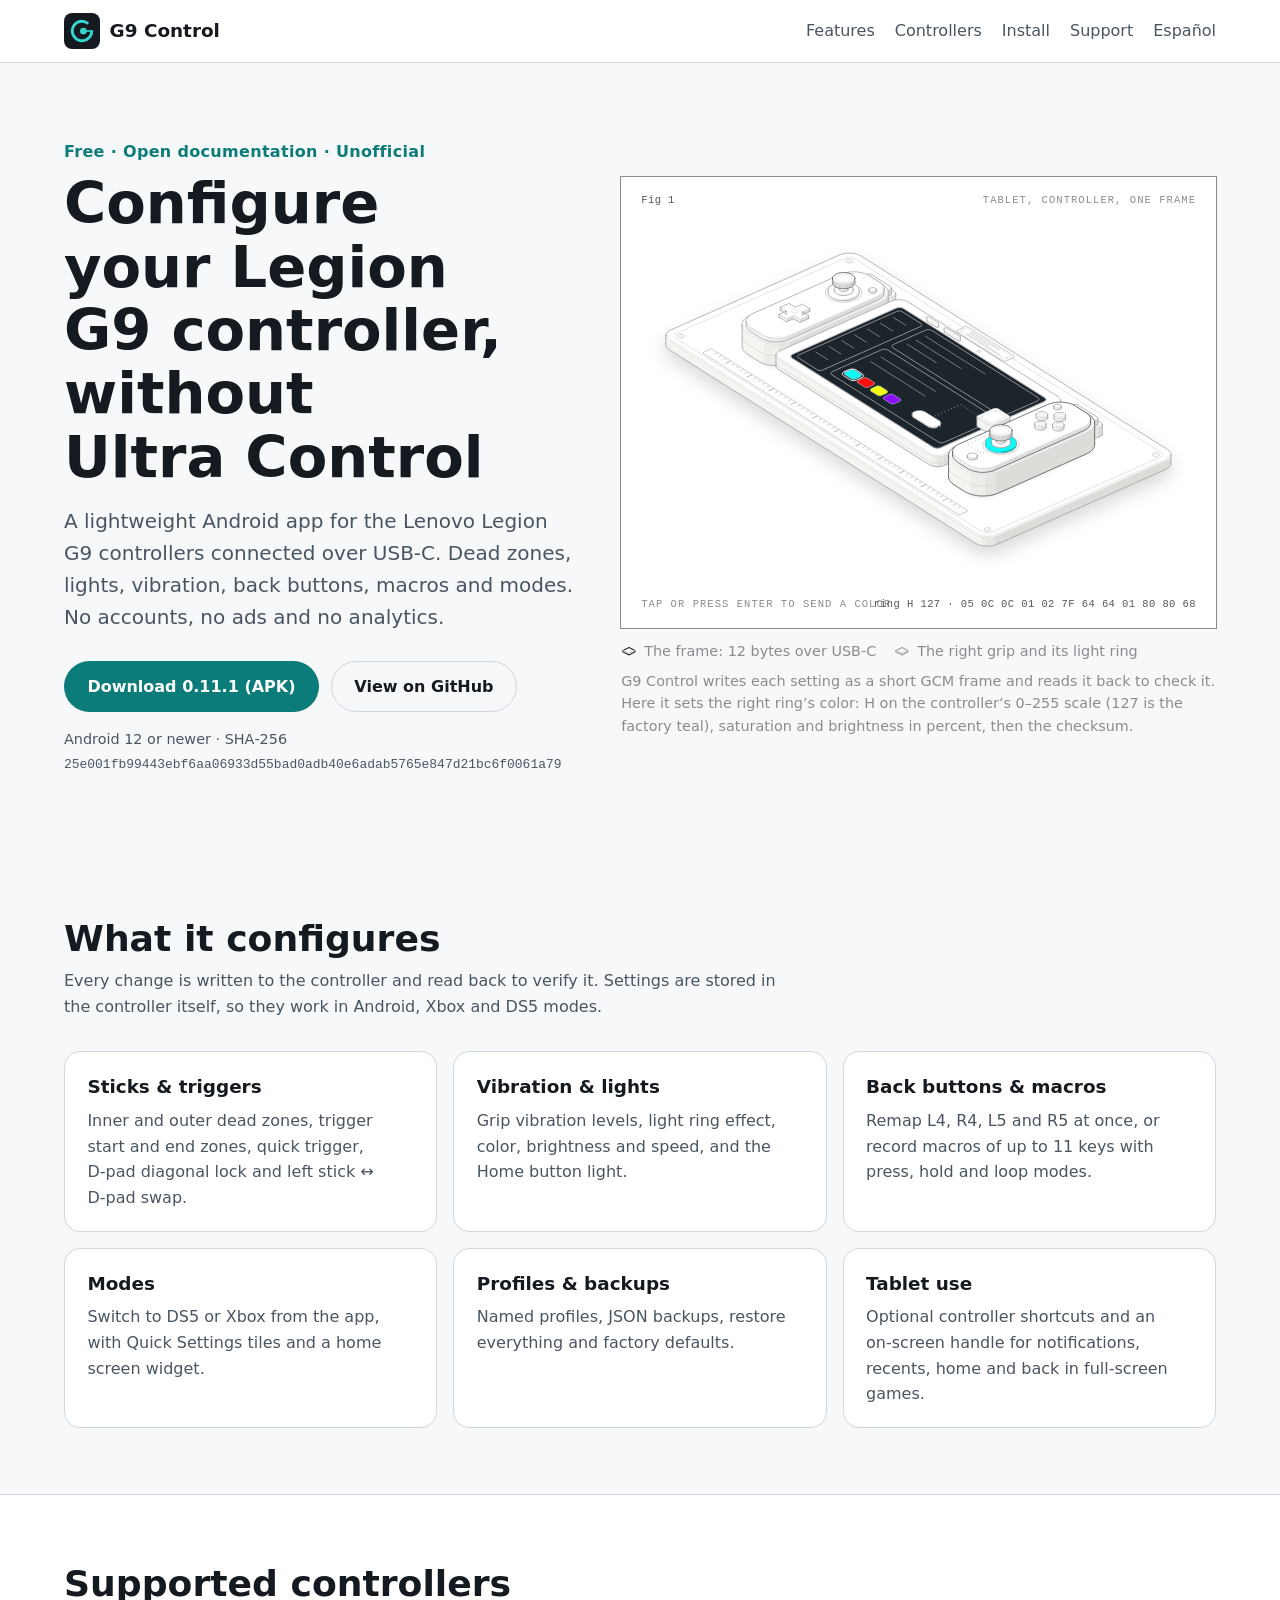
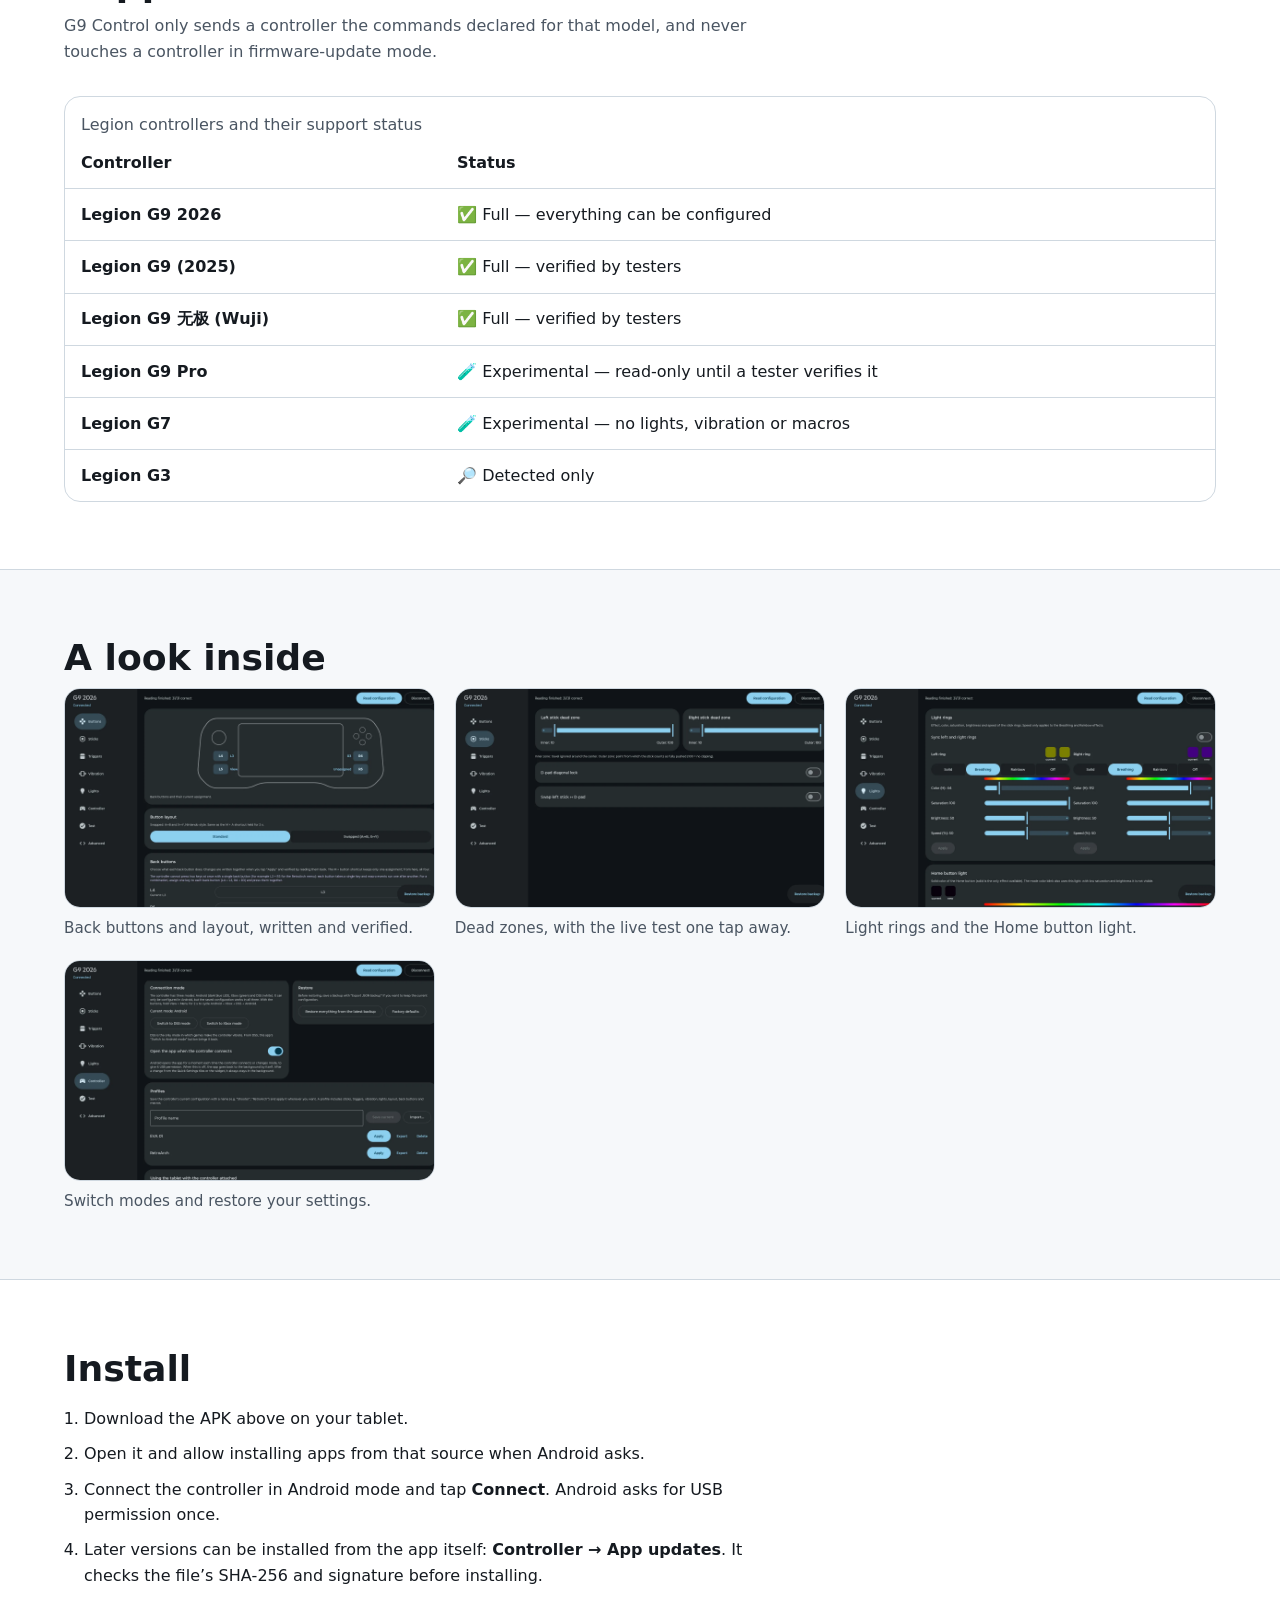
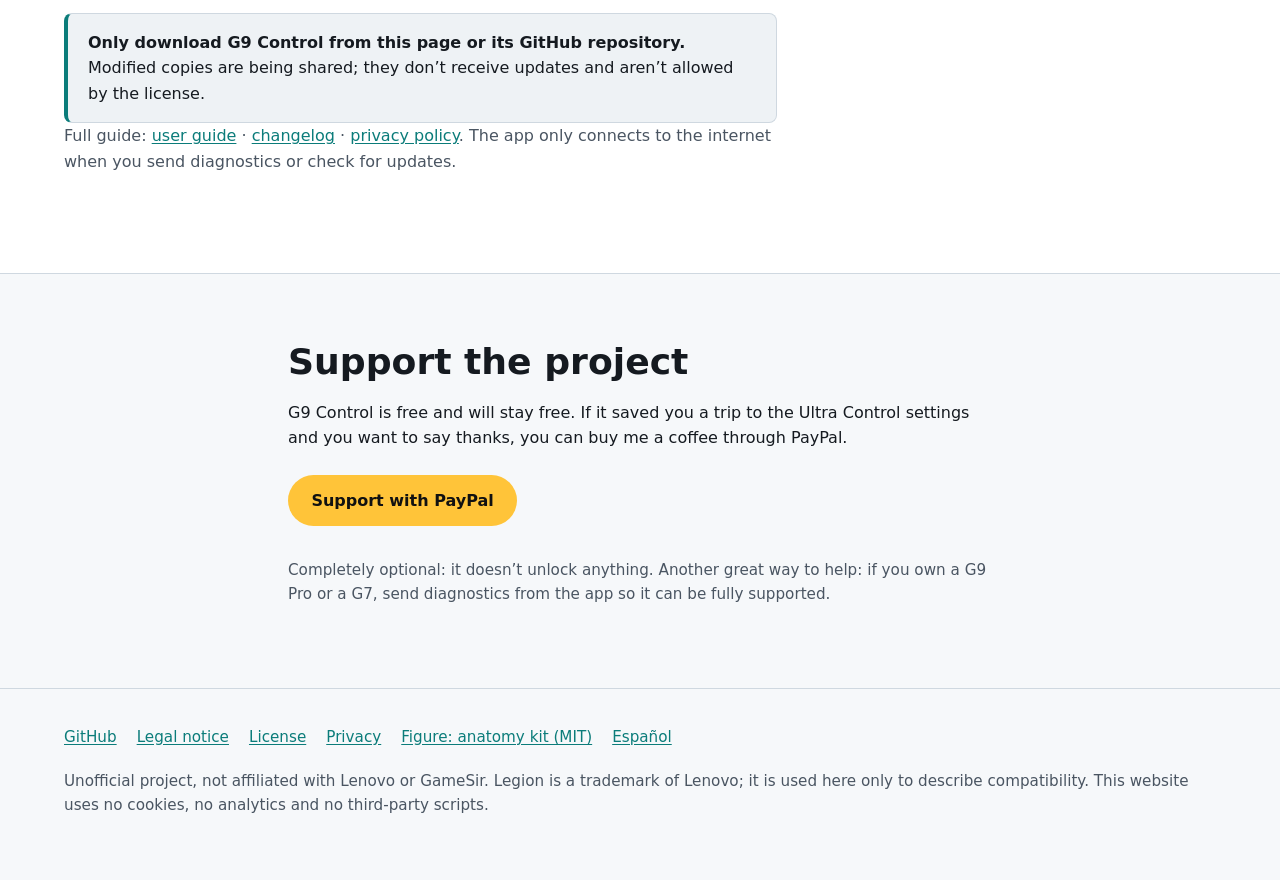
==== site/index.html @ 1a595c7d "Website (GitHub Pages): English and Spanish pages, screenshots, hero figure, PayPal support link Co-" ====
<!DOCTYPE html>
<html lang="en">
<head>
  <meta charset="utf-8">
  <meta name="viewport" content="width=device-width, initial-scale=1.0, viewport-fit=cover">
  <meta name="text-scale" content="scale">
  <meta name="color-scheme" content="light dark">
  <meta name="theme-color" media="(prefers-color-scheme: light)" content="#ffffff">
  <meta name="theme-color" media="(prefers-color-scheme: dark)" content="#171d24">
  <meta http-equiv="Content-Security-Policy" content="default-src 'none'; img-src 'self'; style-src 'self'; script-src 'self'; base-uri 'none'; form-action 'none'">
  <meta name="referrer" content="no-referrer">
  <title>G9 Control · Configure Legion G9 controllers on Android</title>
  <meta name="description" content="Unofficial, lightweight Android app to configure the Lenovo Legion G9 controllers over USB‑C: dead zones, lights, vibration, back buttons, macros and modes. No accounts, no ads, no analytics.">
  <link rel="alternate" hreflang="en" href="https://jrobertoma.github.io/g9-control-center/">
  <link rel="alternate" hreflang="es" href="https://jrobertoma.github.io/g9-control-center/es/">
  <link rel="alternate" hreflang="x-default" href="https://jrobertoma.github.io/g9-control-center/">
  <link rel="icon" href="assets/icon.svg" type="image/svg+xml">
  <link rel="apple-touch-icon" href="assets/icon-512.png">
  <link rel="stylesheet" href="assets/site.css">
  <link rel="stylesheet" href="assets/figure.css">
  <script src="assets/figure.js" defer></script>
</head>
<body>
  <a class="skip-link" href="#content">Skip to main content</a>

  <header class="site-header">
    <div class="wrap">
      <a class="brand" href="./"><img src="assets/icon.svg" alt="" width="36" height="36">G9 Control</a>
      <nav class="site-nav" aria-label="Main">
        <ul>
          <li><a href="#features">Features</a></li>
          <li><a href="#controllers">Controllers</a></li>
          <li><a href="#install">Install</a></li>
          <li><a href="#support">Support</a></li>
          <li><a href="es/" hreflang="es" lang="es">Español</a></li>
        </ul>
      </nav>
    </div>
  </header>

  <main id="content">
    <div class="hero">
      <div class="wrap">
        <div>
          <p class="eyebrow">Free · Open documentation · Unofficial</p>
          <h1>Configure your Legion G9 controller, without Ultra Control</h1>
          <p class="lead">A lightweight Android app for the Lenovo Legion G9 controllers connected over USB‑C. Dead zones, lights, vibration, back buttons, macros and modes. No accounts, no ads and no analytics.</p>
          <!-- web-version:begin -->
          <div class="cta">
            <a class="button button-primary" href="https://github.com/JRobertoMA/g9-control-center/releases/download/v0.11.1/G9Control-0.11.1.apk">Download 0.11.1 (APK)</a>
            <a class="button button-secondary" href="https://github.com/JRobertoMA/g9-control-center">View on GitHub</a>
          </div>
          <p class="release-meta">Android 12 or newer · SHA‑256 <code>25e001fb99443ebf6aa06933d55bad0adb40e6adab5765e847d21bc6f0061a79</code></p>
          <!-- web-version:end -->
        </div>
        <div class="hero-media">
          <!-- figura:begin -->
          <div class="g9-iso iso"><figure class="iso-figure"><div class="iso-plate"><div class="iso-plate-corners" aria-hidden="true"><span class="iso-plate-corner" data-corner="fig">Fig 1</span><span class="iso-plate-corner" data-corner="title">Tablet, controller, one frame</span><span class="iso-plate-corner" data-corner="hint">Tap or press Enter to send a color</span><span class="iso-plate-corner" data-corner="readout" data-readout>ring H 127 · 05 0C 0C 01 02 7F 64 64 01 80 80 68</span></div><div class="iso-stage g9fig" tabindex="0" role="button" aria-label="Send the next color to the right stick's light ring" data-lang="en"><svg xmlns="http://www.w3.org/2000/svg" class="iso-svg" viewBox="0 0 600 380" role="img" aria-label="A tablet lying on a bench mat with the two grips of a Legion G9 controller attached to its sides. Picking a color on the screen sends a configuration frame along the screen to the USB‑C dock, into the right grip, and the light ring around the right stick changes to that color."><path class="iso-halo" d="M32.6 124.9L33.2 123.3L34.4 121.7L36.1 120.3L38.3 119.1L216.6 39.9L219.2 38.9L222.1 38.3L225.2 37.9L228.3 37.9L231.4 38.2L234.3 38.9L237 39.8L239.3 40.9L563.6 245.8L565.4 247.2L566.7 248.7L567.3 250.4L567.4 252L567.4 261.1L566.8 262.8L565.6 264.3L563.9 265.7L561.7 266.9L383.4 346.2L380.8 347.1L377.9 347.8L374.8 348.1L371.7 348.1L368.6 347.8L365.7 347.2L363 346.3L360.7 345.1L36.4 140.3L34.6 138.9L33.3 137.3L32.7 135.7L32.6 134Z"/><g class="iso-solid"><path class="iso-fill" d="M213.5 64.9L214.2 63.4L215.5 62L217.6 60.8L220.1 59.9L222.9 59.5L225.9 59.4L228.8 59.7L231.5 60.5L233.7 61.5L235.3 62.9L236.2 64.4L236.3 66L236.3 68.1L235.7 69.6L234.3 71L232.3 72.2L229.8 73.1L226.9 73.5L223.9 73.6L221 73.3L218.4 72.5L216.2 71.5L214.5 70.1L213.6 68.6L213.5 67Z"/><path class="iso-shade" data-shade="0" d="M232.3 72.2L229.8 73.1L229.8 70.9L232.3 70.1ZM236.3 68.1L235.7 69.6L235.7 67.5L236.3 66ZM235.7 69.6L234.3 71L234.3 68.9L235.7 67.5ZM234.3 71L232.3 72.2L232.3 70.1L234.3 68.9Z"/><path class="iso-shade" data-shade="1" d="M229.8 73.1L226.9 73.5L226.9 71.4L229.8 70.9ZM226.9 73.5L223.9 73.6L223.9 71.5L226.9 71.4Z"/><path class="iso-shade" data-shade="2" d="M223.9 73.6L221 73.3L221 71.1L223.9 71.5ZM221 73.3L218.4 72.5L218.4 70.4L221 71.1Z"/><path class="iso-shade" data-shade="3" d="M218.4 72.5L216.2 71.5L216.2 69.3L218.4 70.4ZM216.2 71.5L214.5 70.1L214.5 68L216.2 69.3ZM214.5 70.1L213.6 68.6L213.6 66.5L214.5 68ZM213.6 68.6L213.5 67L213.5 64.9L213.6 66.5Z"/><path class="iso-top" d="M232.3 70.1L229.8 70.9L226.9 71.4L223.9 71.5L221 71.1L218.4 70.4L216.2 69.3L214.5 68L213.6 66.5L213.5 64.9L214.2 63.4L215.5 62L217.6 60.8L220.1 59.9L222.9 59.5L225.9 59.4L228.8 59.7L231.5 60.5L233.7 61.5L235.3 62.9L236.2 64.4L236.3 66L235.7 67.5L234.3 68.9Z"/><path class="iso-line iso-crease" data-tone="faint" d="M236.3 66L235.7 67.5L234.3 68.9L232.3 70.1L229.8 70.9L226.9 71.4L223.9 71.5L221 71.1L218.4 70.4L216.2 69.3L214.5 68L213.6 66.5L213.5 64.9"/><path class="iso-line iso-edge" data-tone="lo" d="M213.5 64.9L214.2 63.4L215.5 62L217.6 60.8L220.1 59.9L222.9 59.5L225.9 59.4L228.8 59.7L231.5 60.5L233.7 61.5L235.3 62.9L236.2 64.4L236.3 66M236.3 68.1L235.7 69.6L234.3 71L232.3 72.2L229.8 73.1L226.9 73.5L223.9 73.6L221 73.3L218.4 72.5L216.2 71.5L214.5 70.1L213.6 68.6L213.5 67M213.5 64.9L213.5 67M236.3 66L236.3 68.1"/></g><g class="iso-solid"><path class="iso-fill" d="M216 61.1L216.5 59.9L217.6 58.8L219.2 57.9L221.1 57.2L223.4 56.8L225.7 56.8L228 57L230.1 57.6L231.8 58.4L233 59.5L233.7 60.7L233.8 61.9L233.8 65.8L233.3 67.1L232.3 68.2L230.7 69.1L228.7 69.7L226.5 70.1L224.1 70.2L221.9 69.9L219.8 69.3L218.1 68.5L216.8 67.4L216.1 66.3L216 65Z"/><path class="iso-shade" data-shade="0" d="M230.7 69.1L228.7 69.7L228.7 65.8L230.7 65.1ZM233.8 65.8L233.3 67.1L233.3 63.1L233.8 61.9ZM233.3 67.1L232.3 68.2L232.3 64.2L233.3 63.1ZM232.3 68.2L230.7 69.1L230.7 65.1L232.3 64.2Z"/><path class="iso-shade" data-shade="1" d="M228.7 69.7L226.5 70.1L226.5 66.2L228.7 65.8ZM226.5 70.1L224.1 70.2L224.1 66.2L226.5 66.2Z"/><path class="iso-shade" data-shade="2" d="M224.1 70.2L221.9 69.9L221.9 65.9L224.1 66.2ZM221.9 69.9L219.8 69.3L219.8 65.4L221.9 65.9Z"/><path class="iso-shade" data-shade="3" d="M219.8 69.3L218.1 68.5L218.1 64.5L219.8 65.4ZM218.1 68.5L216.8 67.4L216.8 63.5L218.1 64.5ZM216.8 67.4L216.1 66.3L216.1 62.3L216.8 63.5ZM216.1 66.3L216 65L216 61.1L216.1 62.3Z"/><path class="iso-top" d="M230.7 65.1L228.7 65.8L226.5 66.2L224.1 66.2L221.9 65.9L219.8 65.4L218.1 64.5L216.8 63.5L216.1 62.3L216 61.1L216.5 59.9L217.6 58.8L219.2 57.9L221.1 57.2L223.4 56.8L225.7 56.8L228 57L230.1 57.6L231.8 58.4L233 59.5L233.7 60.7L233.8 61.9L233.3 63.1L232.3 64.2Z"/><path class="iso-line iso-crease" data-tone="faint" d="M233.8 61.9L233.3 63.1L232.3 64.2L230.7 65.1L228.7 65.8L226.5 66.2L224.1 66.2L221.9 65.9L219.8 65.4L218.1 64.5L216.8 63.5L216.1 62.3L216 61.1"/><path class="iso-line iso-edge" data-tone="lo" d="M216 61.1L216.5 59.9L217.6 58.8L219.2 57.9L221.1 57.2L223.4 56.8L225.7 56.8L228 57L230.1 57.6L231.8 58.4L233 59.5L233.7 60.7L233.8 61.9M233.8 65.8L233.3 67.1L232.3 68.2L230.7 69.1L228.7 69.7L226.5 70.1L224.1 70.2L221.9 69.9L219.8 69.3L218.1 68.5L216.8 67.4L216.1 66.3L216 65M216 61.1L216 65M233.8 61.9L233.8 65.8"/></g><g class="iso-solid"><path class="iso-fill" d="M60 133.2L60.6 131.6L62 130.2L64 129.1L66.5 128.2L69.4 127.7L72.4 127.7L75.3 128L78 128.7L80.2 129.8L81.8 131.1L82.7 132.7L82.8 134.2L82.8 136.4L82.1 137.9L80.8 139.3L78.7 140.5L76.2 141.3L73.4 141.8L70.4 141.9L67.5 141.5L64.8 140.8L62.6 139.7L61 138.4L60.1 136.9L60 135.3Z"/><path class="iso-shade" data-shade="0" d="M78.7 140.5L76.2 141.3L76.2 139.2L78.7 138.4ZM82.8 136.4L82.1 137.9L82.1 135.8L82.8 134.2ZM82.1 137.9L80.8 139.3L80.8 137.2L82.1 135.8ZM80.8 139.3L78.7 140.5L78.7 138.4L80.8 137.2Z"/><path class="iso-shade" data-shade="1" d="M76.2 141.3L73.4 141.8L73.4 139.7L76.2 139.2ZM73.4 141.8L70.4 141.9L70.4 139.8L73.4 139.7Z"/><path class="iso-shade" data-shade="2" d="M70.4 141.9L67.5 141.5L67.5 139.4L70.4 139.8ZM67.5 141.5L64.8 140.8L64.8 138.7L67.5 139.4Z"/><path class="iso-shade" data-shade="3" d="M64.8 140.8L62.6 139.7L62.6 137.6L64.8 138.7ZM62.6 139.7L61 138.4L61 136.3L62.6 137.6ZM61 138.4L60.1 136.9L60.1 134.8L61 136.3ZM60.1 136.9L60 135.3L60 133.2L60.1 134.8Z"/><path class="iso-top" d="M78.7 138.4L76.2 139.2L73.4 139.7L70.4 139.8L67.5 139.4L64.8 138.7L62.6 137.6L61 136.3L60.1 134.8L60 133.2L60.6 131.6L62 130.2L64 129.1L66.5 128.2L69.4 127.7L72.4 127.7L75.3 128L78 128.7L80.2 129.8L81.8 131.1L82.7 132.7L82.8 134.2L82.1 135.8L80.8 137.2Z"/><path class="iso-line iso-crease" data-tone="faint" d="M82.8 134.2L82.1 135.8L80.8 137.2L78.7 138.4L76.2 139.2L73.4 139.7L70.4 139.8L67.5 139.4L64.8 138.7L62.6 137.6L61 136.3L60.1 134.8L60 133.2"/><path class="iso-line iso-edge" data-tone="lo" d="M60 133.2L60.6 131.6L62 130.2L64 129.1L66.5 128.2L69.4 127.7L72.4 127.7L75.3 128L78 128.7L80.2 129.8L81.8 131.1L82.7 132.7L82.8 134.2M82.8 136.4L82.1 137.9L80.8 139.3L78.7 140.5L76.2 141.3L73.4 141.8L70.4 141.9L67.5 141.5L64.8 140.8L62.6 139.7L61 138.4L60.1 136.9L60 135.3M60 133.2L60 135.3M82.8 134.2L82.8 136.4"/></g><g class="iso-solid"><path class="iso-fill" d="M62.5 129.3L63 128.1L64.1 127L65.6 126.1L67.6 125.5L69.8 125.1L72.2 125L74.4 125.3L76.5 125.9L78.2 126.7L79.5 127.8L80.2 128.9L80.3 130.2L80.3 134.1L79.8 135.3L78.7 136.4L77.1 137.3L75.2 138L72.9 138.4L70.6 138.4L68.3 138.2L66.3 137.6L64.5 136.8L63.3 135.7L62.6 134.5L62.5 133.3Z"/><path class="iso-shade" data-shade="0" d="M77.1 137.3L75.2 138L75.2 134.1L77.1 133.4ZM80.3 134.1L79.8 135.3L79.8 131.4L80.3 130.2ZM79.8 135.3L78.7 136.4L78.7 132.5L79.8 131.4ZM78.7 136.4L77.1 137.3L77.1 133.4L78.7 132.5Z"/><path class="iso-shade" data-shade="1" d="M75.2 138L72.9 138.4L72.9 134.4L75.2 134.1ZM72.9 138.4L70.6 138.4L70.6 134.5L72.9 134.4Z"/><path class="iso-shade" data-shade="2" d="M70.6 138.4L68.3 138.2L68.3 134.2L70.6 134.5ZM68.3 138.2L66.3 137.6L66.3 133.6L68.3 134.2Z"/><path class="iso-shade" data-shade="3" d="M66.3 137.6L64.5 136.8L64.5 132.8L66.3 133.6ZM64.5 136.8L63.3 135.7L63.3 131.8L64.5 132.8ZM63.3 135.7L62.6 134.5L62.6 130.6L63.3 131.8ZM62.6 134.5L62.5 133.3L62.5 129.3L62.6 130.6Z"/><path class="iso-top" d="M77.1 133.4L75.2 134.1L72.9 134.4L70.6 134.5L68.3 134.2L66.3 133.6L64.5 132.8L63.3 131.8L62.6 130.6L62.5 129.3L63 128.1L64.1 127L65.6 126.1L67.6 125.5L69.8 125.1L72.2 125L74.4 125.3L76.5 125.9L78.2 126.7L79.5 127.8L80.2 128.9L80.3 130.2L79.8 131.4L78.7 132.5Z"/><path class="iso-line iso-crease" data-tone="faint" d="M80.3 130.2L79.8 131.4L78.7 132.5L77.1 133.4L75.2 134.1L72.9 134.4L70.6 134.5L68.3 134.2L66.3 133.6L64.5 132.8L63.3 131.8L62.6 130.6L62.5 129.3"/><path class="iso-line iso-edge" data-tone="lo" d="M62.5 129.3L63 128.1L64.1 127L65.6 126.1L67.6 125.5L69.8 125.1L72.2 125L74.4 125.3L76.5 125.9L78.2 126.7L79.5 127.8L80.2 128.9L80.3 130.2M80.3 134.1L79.8 135.3L78.7 136.4L77.1 137.3L75.2 138L72.9 138.4L70.6 138.4L68.3 138.2L66.3 137.6L64.5 136.8L63.3 135.7L62.6 134.5L62.5 133.3M62.5 129.3L62.5 133.3M80.3 130.2L80.3 134.1"/></g><g class="iso-solid"><path class="iso-fill" d="M517.2 256.7L517.9 255.1L519.2 253.7L521.3 252.6L523.8 251.7L526.6 251.2L529.6 251.2L532.5 251.5L535.2 252.3L537.4 253.3L539 254.7L539.9 256.2L540 257.8L540 259.9L539.4 261.4L538 262.8L536 264L533.5 264.8L530.6 265.3L527.6 265.4L524.7 265.1L522 264.3L519.8 263.2L518.2 261.9L517.3 260.4L517.2 258.8Z"/><path class="iso-shade" data-shade="0" d="M536 264L533.5 264.8L533.5 262.7L536 261.9ZM540 259.9L539.4 261.4L539.4 259.3L540 257.8ZM539.4 261.4L538 262.8L538 260.7L539.4 259.3ZM538 262.8L536 264L536 261.9L538 260.7Z"/><path class="iso-shade" data-shade="1" d="M533.5 264.8L530.6 265.3L530.6 263.2L533.5 262.7ZM530.6 265.3L527.6 265.4L527.6 263.3L530.6 263.2Z"/><path class="iso-shade" data-shade="2" d="M527.6 265.4L524.7 265.1L524.7 262.9L527.6 263.3ZM524.7 265.1L522 264.3L522 262.2L524.7 262.9Z"/><path class="iso-shade" data-shade="3" d="M522 264.3L519.8 263.2L519.8 261.1L522 262.2ZM519.8 263.2L518.2 261.9L518.2 259.8L519.8 261.1ZM518.2 261.9L517.3 260.4L517.3 258.3L518.2 259.8ZM517.3 260.4L517.2 258.8L517.2 256.7L517.3 258.3Z"/><path class="iso-top" d="M536 261.9L533.5 262.7L530.6 263.2L527.6 263.3L524.7 262.9L522 262.2L519.8 261.1L518.2 259.8L517.3 258.3L517.2 256.7L517.9 255.1L519.2 253.7L521.3 252.6L523.8 251.7L526.6 251.2L529.6 251.2L532.5 251.5L535.2 252.3L537.4 253.3L539 254.7L539.9 256.2L540 257.8L539.4 259.3L538 260.7Z"/><path class="iso-line iso-crease" data-tone="faint" d="M540 257.8L539.4 259.3L538 260.7L536 261.9L533.5 262.7L530.6 263.2L527.6 263.3L524.7 262.9L522 262.2L519.8 261.1L518.2 259.8L517.3 258.3L517.2 256.7"/><path class="iso-line iso-edge" data-tone="lo" d="M517.2 256.7L517.9 255.1L519.2 253.7L521.3 252.6L523.8 251.7L526.6 251.2L529.6 251.2L532.5 251.5L535.2 252.3L537.4 253.3L539 254.7L539.9 256.2L540 257.8M540 259.9L539.4 261.4L538 262.8L536 264L533.5 264.8L530.6 265.3L527.6 265.4L524.7 265.1L522 264.3L519.8 263.2L518.2 261.9L517.3 260.4L517.2 258.8M517.2 256.7L517.2 258.8M540 257.8L540 259.9"/></g><g class="iso-solid"><path class="iso-fill" d="M519.7 252.9L520.2 251.7L521.3 250.6L522.9 249.6L524.8 249L527.1 248.6L529.4 248.6L531.7 248.8L533.7 249.4L535.5 250.2L536.7 251.3L537.4 252.5L537.5 253.7L537.5 257.6L537 258.8L535.9 259.9L534.4 260.9L532.4 261.5L530.2 261.9L527.8 261.9L525.6 261.7L523.5 261.1L521.8 260.3L520.5 259.2L519.8 258L519.7 256.8Z"/><path class="iso-shade" data-shade="0" d="M534.4 260.9L532.4 261.5L532.4 257.6L534.4 256.9ZM537.5 257.6L537 258.8L537 254.9L537.5 253.7ZM537 258.8L535.9 259.9L535.9 256L537 254.9ZM535.9 259.9L534.4 260.9L534.4 256.9L535.9 256Z"/><path class="iso-shade" data-shade="1" d="M532.4 261.5L530.2 261.9L530.2 257.9L532.4 257.6ZM530.2 261.9L527.8 261.9L527.8 258L530.2 257.9Z"/><path class="iso-shade" data-shade="2" d="M527.8 261.9L525.6 261.7L525.6 257.7L527.8 258ZM525.6 261.7L523.5 261.1L523.5 257.2L525.6 257.7Z"/><path class="iso-shade" data-shade="3" d="M523.5 261.1L521.8 260.3L521.8 256.3L523.5 257.2ZM521.8 260.3L520.5 259.2L520.5 255.3L521.8 256.3ZM520.5 259.2L519.8 258L519.8 254.1L520.5 255.3ZM519.8 258L519.7 256.8L519.7 252.9L519.8 254.1Z"/><path class="iso-top" d="M534.4 256.9L532.4 257.6L530.2 257.9L527.8 258L525.6 257.7L523.5 257.2L521.8 256.3L520.5 255.3L519.8 254.1L519.7 252.9L520.2 251.7L521.3 250.6L522.9 249.6L524.8 249L527.1 248.6L529.4 248.6L531.7 248.8L533.7 249.4L535.5 250.2L536.7 251.3L537.4 252.5L537.5 253.7L537 254.9L535.9 256Z"/><path class="iso-line iso-crease" data-tone="faint" d="M537.5 253.7L537 254.9L535.9 256L534.4 256.9L532.4 257.6L530.2 257.9L527.8 258L525.6 257.7L523.5 257.2L521.8 256.3L520.5 255.3L519.8 254.1L519.7 252.9"/><path class="iso-line iso-edge" data-tone="lo" d="M519.7 252.9L520.2 251.7L521.3 250.6L522.9 249.6L524.8 249L527.1 248.6L529.4 248.6L531.7 248.8L533.7 249.4L535.5 250.2L536.7 251.3L537.4 252.5L537.5 253.7M537.5 257.6L537 258.8L535.9 259.9L534.4 260.9L532.4 261.5L530.2 261.9L527.8 261.9L525.6 261.7L523.5 261.1L521.8 260.3L520.5 259.2L519.8 258L519.7 256.8M519.7 252.9L519.7 256.8M537.5 253.7L537.5 257.6"/></g><g class="iso-solid"><path class="iso-fill" d="M363.7 325L364.3 323.4L365.7 322L367.7 320.8L370.2 320L373.1 319.5L376.1 319.4L379 319.8L381.6 320.5L383.8 321.6L385.5 322.9L386.4 324.4L386.5 326L386.5 328.1L385.8 329.7L384.5 331.1L382.4 332.3L379.9 333.1L377.1 333.6L374.1 333.7L371.2 333.3L368.5 332.6L366.3 331.5L364.7 330.2L363.8 328.7L363.7 327.1Z"/><path class="iso-shade" data-shade="0" d="M382.4 332.3L379.9 333.1L379.9 331L382.4 330.1ZM386.5 328.1L385.8 329.7L385.8 327.6L386.5 326ZM385.8 329.7L384.5 331.1L384.5 329L385.8 327.6ZM384.5 331.1L382.4 332.3L382.4 330.1L384.5 329Z"/><path class="iso-shade" data-shade="1" d="M379.9 333.1L377.1 333.6L377.1 331.5L379.9 331ZM377.1 333.6L374.1 333.7L374.1 331.5L377.1 331.5Z"/><path class="iso-shade" data-shade="2" d="M374.1 333.7L371.2 333.3L371.2 331.2L374.1 331.5ZM371.2 333.3L368.5 332.6L368.5 330.5L371.2 331.2Z"/><path class="iso-shade" data-shade="3" d="M368.5 332.6L366.3 331.5L366.3 329.4L368.5 330.5ZM366.3 331.5L364.7 330.2L364.7 328.1L366.3 329.4ZM364.7 330.2L363.8 328.7L363.8 326.5L364.7 328.1ZM363.8 328.7L363.7 327.1L363.7 325L363.8 326.5Z"/><path class="iso-top" d="M382.4 330.1L379.9 331L377.1 331.5L374.1 331.5L371.2 331.2L368.5 330.5L366.3 329.4L364.7 328.1L363.8 326.5L363.7 325L364.3 323.4L365.7 322L367.7 320.8L370.2 320L373.1 319.5L376.1 319.4L379 319.8L381.6 320.5L383.8 321.6L385.5 322.9L386.4 324.4L386.5 326L385.8 327.6L384.5 329Z"/><path class="iso-line iso-crease" data-tone="faint" d="M386.5 326L385.8 327.6L384.5 329L382.4 330.1L379.9 331L377.1 331.5L374.1 331.5L371.2 331.2L368.5 330.5L366.3 329.4L364.7 328.1L363.8 326.5L363.7 325"/><path class="iso-line iso-edge" data-tone="lo" d="M363.7 325L364.3 323.4L365.7 322L367.7 320.8L370.2 320L373.1 319.5L376.1 319.4L379 319.8L381.6 320.5L383.8 321.6L385.5 322.9L386.4 324.4L386.5 326M386.5 328.1L385.8 329.7L384.5 331.1L382.4 332.3L379.9 333.1L377.1 333.6L374.1 333.7L371.2 333.3L368.5 332.6L366.3 331.5L364.7 330.2L363.8 328.7L363.7 327.1M363.7 325L363.7 327.1M386.5 326L386.5 328.1"/></g><g class="iso-solid"><path class="iso-fill" d="M366.2 321.1L366.7 319.9L367.7 318.8L369.3 317.9L371.3 317.3L373.5 316.9L375.9 316.8L378.1 317.1L380.2 317.7L381.9 318.5L383.2 319.5L383.9 320.7L384 322L384 325.9L383.5 327.1L382.4 328.2L380.8 329.1L378.9 329.8L376.6 330.2L374.3 330.2L372 330L369.9 329.4L368.2 328.5L367 327.5L366.3 326.3L366.2 325.1Z"/><path class="iso-shade" data-shade="0" d="M380.8 329.1L378.9 329.8L378.9 325.8L380.8 325.2ZM384 325.9L383.5 327.1L383.5 323.2L384 322ZM383.5 327.1L382.4 328.2L382.4 324.3L383.5 323.2ZM382.4 328.2L380.8 329.1L380.8 325.2L382.4 324.3Z"/><path class="iso-shade" data-shade="1" d="M378.9 329.8L376.6 330.2L376.6 326.2L378.9 325.8ZM376.6 330.2L374.3 330.2L374.3 326.3L376.6 326.2Z"/><path class="iso-shade" data-shade="2" d="M374.3 330.2L372 330L372 326L374.3 326.3ZM372 330L369.9 329.4L369.9 325.4L372 326Z"/><path class="iso-shade" data-shade="3" d="M369.9 329.4L368.2 328.5L368.2 324.6L369.9 325.4ZM368.2 328.5L367 327.5L367 323.6L368.2 324.6ZM367 327.5L366.3 326.3L366.3 322.4L367 323.6ZM366.3 326.3L366.2 325.1L366.2 321.1L366.3 322.4Z"/><path class="iso-top" d="M380.8 325.2L378.9 325.8L376.6 326.2L374.3 326.3L372 326L369.9 325.4L368.2 324.6L367 323.6L366.3 322.4L366.2 321.1L366.7 319.9L367.7 318.8L369.3 317.9L371.3 317.3L373.5 316.9L375.9 316.8L378.1 317.1L380.2 317.7L381.9 318.5L383.2 319.5L383.9 320.7L384 322L383.5 323.2L382.4 324.3Z"/><path class="iso-line iso-crease" data-tone="faint" d="M384 322L383.5 323.2L382.4 324.3L380.8 325.2L378.9 325.8L376.6 326.2L374.3 326.3L372 326L369.9 325.4L368.2 324.6L367 323.6L366.3 322.4L366.2 321.1"/><path class="iso-line iso-edge" data-tone="lo" d="M366.2 321.1L366.7 319.9L367.7 318.8L369.3 317.9L371.3 317.3L373.5 316.9L375.9 316.8L378.1 317.1L380.2 317.7L381.9 318.5L383.2 319.5L383.9 320.7L384 322M384 325.9L383.5 327.1L382.4 328.2L380.8 329.1L378.9 329.8L376.6 330.2L374.3 330.2L372 330L369.9 329.4L368.2 328.5L367 327.5L366.3 326.3L366.2 325.1M366.2 321.1L366.2 325.1M384 322L384 325.9"/></g><g class="iso-solid"><path class="iso-fill" d="M32.6 118.9L33.2 117.2L34.4 115.7L36.1 114.3L38.3 113.1L216.6 33.8L219.2 32.9L222.1 32.2L225.2 31.9L228.3 31.9L231.4 32.2L234.3 32.8L237 33.7L239.3 34.9L563.6 239.7L565.4 241.1L566.7 242.7L567.3 244.3L567.4 246L567.4 255.1L566.8 256.7L565.6 258.3L563.9 259.7L561.7 260.9L383.4 340.1L380.8 341.1L377.9 341.7L374.8 342.1L371.7 342.1L368.6 341.8L365.7 341.1L363 340.2L360.7 339.1L36.4 134.2L34.6 132.8L33.3 131.3L32.7 129.6L32.6 128Z"/><path class="iso-shade" data-shade="0" d="M567.4 255.1L566.8 256.7L566.8 247.6L567.4 246ZM566.8 256.7L565.6 258.3L565.6 249.2L566.8 247.6ZM565.6 258.3L563.9 259.7L563.9 250.6L565.6 249.2ZM563.9 259.7L561.7 260.9L561.7 251.8L563.9 250.6ZM561.7 260.9L383.4 340.1L383.4 331L561.7 251.8ZM383.4 340.1L380.8 341.1L380.8 332L383.4 331Z"/><path class="iso-shade" data-shade="1" d="M380.8 341.1L377.9 341.7L377.9 332.6L380.8 332ZM377.9 341.7L374.8 342.1L374.8 333L377.9 332.6ZM374.8 342.1L371.7 342.1L371.7 333L374.8 333Z"/><path class="iso-shade" data-shade="2" d="M371.7 342.1L368.6 341.8L368.6 332.7L371.7 333ZM368.6 341.8L365.7 341.1L365.7 332L368.6 332.7Z"/><path class="iso-shade" data-shade="3" d="M365.7 341.1L363 340.2L363 331.1L365.7 332ZM363 340.2L360.7 339.1L360.7 330L363 331.1ZM360.7 339.1L36.4 134.2L36.4 125.1L360.7 330ZM36.4 134.2L34.6 132.8L34.6 123.7L36.4 125.1ZM34.6 132.8L33.3 131.3L33.3 122.2L34.6 123.7ZM33.3 131.3L32.7 129.6L32.7 120.5L33.3 122.2ZM32.7 129.6L32.6 128L32.6 118.9L32.7 120.5Z"/><path class="iso-top" d="M563.6 239.7L565.4 241.1L566.7 242.7L567.3 244.3L567.4 246L566.8 247.6L565.6 249.2L563.9 250.6L561.7 251.8L383.4 331L380.8 332L377.9 332.6L374.8 333L371.7 333L368.6 332.7L365.7 332L363 331.1L360.7 330L36.4 125.1L34.6 123.7L33.3 122.2L32.7 120.5L32.6 118.9L33.2 117.2L34.4 115.7L36.1 114.3L38.3 113.1L216.6 33.8L219.2 32.9L222.1 32.2L225.2 31.9L228.3 31.9L231.4 32.2L234.3 32.8L237 33.7L239.3 34.9Z"/><path class="iso-line iso-crease" data-tone="faint" d="M567.4 246L566.8 247.6L565.6 249.2L563.9 250.6L561.7 251.8L383.4 331L380.8 332L377.9 332.6L374.8 333L371.7 333L368.6 332.7L365.7 332L363 331.1L360.7 330L36.4 125.1L34.6 123.7L33.3 122.2L32.7 120.5L32.6 118.9"/><path class="iso-line iso-bevel" data-tone="faint" d="M567.4 246L564.4 247.2L563.4 248.6L561.9 249.7L560 250.8L381.9 329.9L379.6 330.8L377.2 331.3L374.6 331.6L371.9 331.6L369.3 331.4L366.8 330.9L364.6 330.1L362.6 329.1L38.3 124.3L36.8 123.1L35.7 121.8L35.2 120.4L32.6 118.9"/><path class="iso-line iso-edge" data-tone="mid" d="M32.6 118.9L33.2 117.2L34.4 115.7L36.1 114.3L38.3 113.1L216.6 33.8L219.2 32.9L222.1 32.2L225.2 31.9L228.3 31.9L231.4 32.2L234.3 32.8L237 33.7L239.3 34.9L563.6 239.7L565.4 241.1L566.7 242.7L567.3 244.3L567.4 246M567.4 255.1L566.8 256.7L565.6 258.3L563.9 259.7L561.7 260.9L383.4 340.1L380.8 341.1L377.9 341.7L374.8 342.1L371.7 342.1L368.6 341.8L365.7 341.1L363 340.2L360.7 339.1L36.4 134.2L34.6 132.8L33.3 131.3L32.7 129.6L32.6 128M567.4 246L567.4 255.1M32.6 118.9L32.6 128"/></g><path class="iso-line" data-tone="faint" d="M556.8 242.8L557.6 243.4L558.1 244.1L558.4 244.8L558.4 245.6L558.2 246.3L557.7 247L556.9 247.6L555.9 248.1L377.7 327.4L376.5 327.8L375.2 328.1L373.9 328.2L372.5 328.2L371.1 328.1L369.8 327.8L368.6 327.4L367.6 326.9L43.2 122L42.4 121.4L41.9 120.7L41.6 120L41.6 119.3L41.8 118.5L42.3 117.8L43.1 117.2L44.1 116.7L222.3 37.4L223.5 37L224.8 36.7L226.1 36.6L227.5 36.6L228.9 36.7L230.2 37L231.4 37.4L232.4 37.9Z"/><path class="iso-line" data-tone="lo" d="M229.2 41.8L228 42.2L226.6 42.2L225.3 42L224.2 41.6L223.5 40.9L223.3 40.2L223.7 39.5L224.6 38.9L225.8 38.5L227.2 38.5L228.6 38.7L229.7 39.1L230.3 39.8L230.5 40.5L230.1 41.2ZM553.6 246.7L552.4 247L551 247.1L549.7 246.9L548.6 246.4L547.9 245.8L547.7 245.1L548.1 244.3L549 243.8L550.2 243.4L551.6 243.3L553 243.5L554.1 244L554.7 244.7L554.9 245.4L554.5 246.1ZM51 121.1L49.8 121.4L48.4 121.5L47 121.3L45.9 120.8L45.3 120.2L45.1 119.4L45.5 118.7L46.4 118.1L47.6 117.8L49 117.7L50.3 117.9L51.4 118.4L52.1 119L52.3 119.8L51.9 120.5ZM375.4 325.9L374.2 326.3L372.8 326.4L371.4 326.2L370.3 325.7L369.7 325L369.5 324.3L369.9 323.6L370.8 323L372 322.7L373.4 322.6L374.7 322.8L375.8 323.2L376.5 323.9L376.7 324.6L376.3 325.3Z"/><g class="iso-dots" data-tone="mid"><circle cx="226.9" cy="40.4" r="0.5"/><circle cx="551.3" cy="245.2" r="0.5"/><circle cx="48.7" cy="119.6" r="0.5"/><circle cx="373.1" cy="324.5" r="0.5"/></g><g class="iso-solid"><path class="iso-fill" d="M72.5 137.2L72.6 136.7L73.1 136.3L79.3 133.6L80.1 133.4L81 133.4L81.8 133.7L351 303.7L351.4 304.1L351.4 305L351.3 305.5L350.7 305.9L344.6 308.7L343.7 308.9L342.8 308.8L342.1 308.6L72.9 138.6L72.5 138.1Z"/><path class="iso-shade" data-shade="0" d="M351.4 305L351.3 305.5L351.3 304.6L351.4 304.1ZM351.3 305.5L350.7 305.9L350.7 305L351.3 304.6ZM350.7 305.9L344.6 308.7L344.6 307.8L350.7 305Z"/><path class="iso-shade" data-shade="1" d="M344.6 308.7L343.7 308.9L343.7 308L344.6 307.8Z"/><path class="iso-shade" data-shade="2" d="M343.7 308.9L342.8 308.8L342.8 307.9L343.7 308Z"/><path class="iso-shade" data-shade="3" d="M342.8 308.8L342.1 308.6L342.1 307.6L342.8 307.9ZM342.1 308.6L72.9 138.6L72.9 137.7L342.1 307.6ZM72.9 138.6L72.5 138.1L72.5 137.2L72.9 137.7Z"/><path class="iso-top" d="M351 303.7L351.4 304.1L351.3 304.6L350.7 305L344.6 307.8L343.7 308L342.8 307.9L342.1 307.6L72.9 137.7L72.5 137.2L72.6 136.7L73.1 136.3L79.3 133.6L80.1 133.4L81 133.4L81.8 133.7Z"/><path class="iso-line iso-edge" data-tone="lo" d="M72.5 137.2L72.6 136.7L73.1 136.3L79.3 133.6L80.1 133.4L81 133.4L81.8 133.7L351 303.7L351.4 304.1M351.4 305L351.3 305.5L350.7 305.9L344.6 308.7L343.7 308.9L342.8 308.8L342.1 308.6L72.9 138.6L72.5 138.1M351.4 304.1L351.4 305M72.5 137.2L72.5 138.1"/></g><path class="iso-line" data-tone="lo" d="M86.7 137.7L84.2 138.8M91.3 140.6L88.8 141.7M95.9 143.5L93.4 144.6M105.1 149.3L102.7 150.4M109.7 152.2L107.3 153.3M114.3 155.1L111.9 156.2M118.9 158L116.5 159.1M128.1 163.8L125.7 164.9M132.7 166.7L130.3 167.8M137.3 169.7L134.9 170.7M141.9 172.6L139.5 173.7M151.1 178.4L148.7 179.5M155.7 181.3L153.3 182.4M160.3 184.2L157.9 185.3M164.9 187.1L162.5 188.2M174.1 192.9L171.7 194M178.7 195.8L176.3 196.9M183.3 198.7L180.9 199.8M187.9 201.6L185.5 202.7M197.1 207.4L194.7 208.5M201.7 210.3L199.3 211.4M206.3 213.2L203.9 214.3M210.9 216.1L208.5 217.2M220.2 222L217.7 223.1M224.8 224.9L222.3 226M229.4 227.8L226.9 228.9M234 230.7L231.5 231.8M243.2 236.5L240.7 237.6M247.8 239.4L245.3 240.5M252.4 242.3L249.9 243.4M257 245.2L254.5 246.3M266.2 251L263.7 252.1M270.8 253.9L268.3 255M275.4 256.8L272.9 257.9M280 259.7L277.5 260.8M289.2 265.5L286.7 266.6M293.8 268.5L291.3 269.5M298.4 271.4L295.9 272.5M303 274.3L300.5 275.4M312.2 280.1L309.7 281.2M316.8 283L314.3 284.1M321.4 285.9L318.9 287M326 288.8L323.5 289.9M335.2 294.6L332.7 295.7M339.8 297.5L337.3 298.6M344.4 300.4L341.9 301.5"/><path class="iso-line" data-tone="mid" d="M100.5 146.4L95.9 148.5M123.5 160.9L118.9 163M146.5 175.5L141.9 177.5M169.5 190L164.9 192.1M192.5 204.5L187.9 206.6M215.6 219.1L210.9 221.1M238.6 233.6L233.9 235.7M261.6 248.1L256.9 250.2M284.6 262.6L279.9 264.7M307.6 277.2L302.9 279.2M330.6 291.7L325.9 293.8"/><g class="iso-dots" data-tone="mid"><circle cx="78.5" cy="136.4" r="0.42"/><circle cx="345.4" cy="304.9" r="0.42"/></g><g class="iso-solid"><path class="iso-fill" d="M341.3 114.2L341.4 113.6L342 113.2L349.7 109.7L350.7 109.5L351.8 109.5L352.7 109.9L400.6 140.1L401 140.6L401 141.7L400.9 142.3L400.3 142.8L392.6 146.2L391.6 146.4L390.5 146.4L389.6 146L341.7 115.8L341.3 115.3Z"/><path class="iso-shade" data-shade="0" d="M401 141.7L400.9 142.3L400.9 141.2L401 140.6ZM400.9 142.3L400.3 142.8L400.3 141.7L400.9 141.2ZM400.3 142.8L392.6 146.2L392.6 145.1L400.3 141.7Z"/><path class="iso-shade" data-shade="1" d="M392.6 146.2L391.6 146.4L391.6 145.4L392.6 145.1Z"/><path class="iso-shade" data-shade="2" d="M391.6 146.4L390.5 146.4L390.5 145.3L391.6 145.4Z"/><path class="iso-shade" data-shade="3" d="M390.5 146.4L389.6 146L389.6 145L390.5 145.3ZM389.6 146L341.7 115.8L341.7 114.8L389.6 145ZM341.7 115.8L341.3 115.3L341.3 114.2L341.7 114.8Z"/><path class="iso-top" d="M400.6 140.1L401 140.6L400.9 141.2L400.3 141.7L392.6 145.1L391.6 145.4L390.5 145.3L389.6 145L341.7 114.8L341.3 114.2L341.4 113.6L342 113.2L349.7 109.7L350.7 109.5L351.8 109.5L352.7 109.9Z"/><path class="iso-line iso-edge" data-tone="lo" d="M341.3 114.2L341.4 113.6L342 113.2L349.7 109.7L350.7 109.5L351.8 109.5L352.7 109.9L400.6 140.1L401 140.6M401 141.7L400.9 142.3L400.3 142.8L392.6 146.2L391.6 146.4L390.5 146.4L389.6 146L341.7 115.8L341.3 115.3M401 140.6L401 141.7M341.3 114.2L341.3 115.3"/></g><path class="iso-line" data-tone="faint" d="M398.4 140.8L391.3 144L343.9 114L351 110.9Z"/><path class="iso-line" data-tone="lo" data-free="" d="M356.1 115.6L386 134.4"/><path class="iso-line" data-tone="lo" data-free="" d="M353.9 116.5L374.6 129.6"/><path class="iso-line" data-tone="lo" data-free="" d="M351.7 117.5L386.2 139.3"/><g class="iso-dots" data-tone="mid"><circle cx="348.1" cy="112.9" r="0.4"/><circle cx="394.2" cy="142" r="0.4"/></g><g class="iso-solid"><path class="iso-fill" d="M188 158.9L188.6 157.8L189.9 156.9L285.9 114.3L287.7 113.7L289.8 113.6L291.8 113.9L293.4 114.6L300.3 119L301.3 119.9L301.6 121L301.6 128.6L301 129.7L299.7 130.6L203.7 173.2L201.9 173.8L199.8 173.9L197.8 173.6L196.1 172.9L189.2 168.5L188.2 167.6L188 166.4Z"/><path class="iso-shade" data-shade="0" d="M301.6 128.6L301 129.7L301 122.1L301.6 121ZM301 129.7L299.7 130.6L299.7 123L301 122.1ZM299.7 130.6L203.7 173.2L203.7 165.6L299.7 123Z"/><path class="iso-shade" data-shade="1" d="M203.7 173.2L201.9 173.8L201.9 166.2L203.7 165.6ZM201.9 173.8L199.8 173.9L199.8 166.3L201.9 166.2Z"/><path class="iso-shade" data-shade="2" d="M199.8 173.9L197.8 173.6L197.8 166L199.8 166.3Z"/><path class="iso-shade" data-shade="3" d="M197.8 173.6L196.1 172.9L196.1 165.3L197.8 166ZM196.1 172.9L189.2 168.5L189.2 160.9L196.1 165.3ZM189.2 168.5L188.2 167.6L188.2 160L189.2 160.9ZM188.2 167.6L188 166.4L188 158.9L188.2 160Z"/><path class="iso-top" d="M300.3 119L301.3 119.9L301.6 121L301 122.1L299.7 123L203.7 165.6L201.9 166.2L199.8 166.3L197.8 166L196.1 165.3L189.2 160.9L188.2 160L188 158.9L188.6 157.8L189.9 156.9L285.9 114.3L287.7 113.7L289.8 113.6L291.8 113.9L293.4 114.6Z"/><path class="iso-line iso-crease" data-tone="faint" d="M301.6 121L301 122.1L299.7 123L203.7 165.6L201.9 166.2L199.8 166.3L197.8 166L196.1 165.3L189.2 160.9L188.2 160L188 158.9"/><path class="iso-line iso-bevel" data-tone="faint" d="M301.6 121L300.2 121.9L299 122.6L203.2 165.3L201.6 165.7L199.9 165.8L198.2 165.6L196.8 165L190 160.7L189.1 159.8L188 158.9"/><path class="iso-line iso-edge" data-tone="lo" d="M188 158.9L188.6 157.8L189.9 156.9L285.9 114.3L287.7 113.7L289.8 113.6L291.8 113.9L293.4 114.6L300.3 119L301.3 119.9L301.6 121M301.6 128.6L301 129.7L299.7 130.6L203.7 173.2L201.9 173.8L199.8 173.9L197.8 173.6L196.1 172.9L189.2 168.5L188.2 167.6L188 166.4M301.6 121L301.6 128.6M188 158.9L188 166.4"/></g><g class="iso-solid"><path class="iso-fill" d="M298.4 228.6L299 227.5L300.3 226.7L396.3 184L398.1 183.5L400.2 183.3L402.2 183.7L403.9 184.4L410.8 188.7L411.8 189.7L412 190.8L412 198.4L411.4 199.4L410.1 200.3L314.1 243L312.3 243.5L310.2 243.6L308.2 243.3L306.6 242.6L299.7 238.3L298.7 237.3L298.4 236.2Z"/><path class="iso-shade" data-shade="0" d="M412 198.4L411.4 199.4L411.4 191.9L412 190.8ZM411.4 199.4L410.1 200.3L410.1 192.7L411.4 191.9ZM410.1 200.3L314.1 243L314.1 235.4L410.1 192.7Z"/><path class="iso-shade" data-shade="1" d="M314.1 243L312.3 243.5L312.3 235.9L314.1 235.4ZM312.3 243.5L310.2 243.6L310.2 236L312.3 235.9Z"/><path class="iso-shade" data-shade="2" d="M310.2 243.6L308.2 243.3L308.2 235.7L310.2 236Z"/><path class="iso-shade" data-shade="3" d="M308.2 243.3L306.6 242.6L306.6 235L308.2 235.7ZM306.6 242.6L299.7 238.3L299.7 230.7L306.6 235ZM299.7 238.3L298.7 237.3L298.7 229.7L299.7 230.7ZM298.7 237.3L298.4 236.2L298.4 228.6L298.7 229.7Z"/><path class="iso-top" d="M410.8 188.7L411.8 189.7L412 190.8L411.4 191.9L410.1 192.7L314.1 235.4L312.3 235.9L310.2 236L308.2 235.7L306.6 235L299.7 230.7L298.7 229.7L298.4 228.6L299 227.5L300.3 226.7L396.3 184L398.1 183.5L400.2 183.3L402.2 183.7L403.9 184.4Z"/><path class="iso-line iso-crease" data-tone="faint" d="M412 190.8L411.4 191.9L410.1 192.7L314.1 235.4L312.3 235.9L310.2 236L308.2 235.7L306.6 235L299.7 230.7L298.7 229.7L298.4 228.6"/><path class="iso-line iso-bevel" data-tone="faint" d="M412 190.8L410.6 191.6L409.5 192.4L313.6 235L312 235.5L310.3 235.6L308.6 235.3L307.2 234.7L300.4 230.4L299.5 229.6L298.4 228.6"/><path class="iso-line iso-edge" data-tone="lo" d="M298.4 228.6L299 227.5L300.3 226.7L396.3 184L398.1 183.5L400.2 183.3L402.2 183.7L403.9 184.4L410.8 188.7L411.8 189.7L412 190.8M412 198.4L411.4 199.4L410.1 200.3L314.1 243L312.3 243.5L310.2 243.6L308.2 243.3L306.6 242.6L299.7 238.3L298.7 237.3L298.4 236.2M412 190.8L412 198.4M298.4 228.6L298.4 236.2"/></g><path class="iso-halo g9-blur" d="M118.7 129.4L119.5 127.4L120.9 125.5L123 123.8L125.7 122.3L218.9 80.9L222.1 79.7L225.7 78.9L229.4 78.5L233.3 78.5L237.1 78.9L240.7 79.6L243.9 80.8L246.7 82.2L258.2 89.4L260.3 91.1L261.9 93L262.6 95L262.7 97.1L262.7 97.2L262 99.2L260.5 101.1L258.4 102.8L255.7 104.3L162.5 145.7L159.3 146.9L155.8 147.7L152 148.1L148.1 148.1L144.3 147.8L140.8 147L137.5 145.9L134.8 144.5L123.3 137.2L121.1 135.5L119.6 133.6L118.8 131.6L118.7 129.6Z"/><g class="iso-solid"><path class="iso-fill" d="M239.7 61.4L240.3 60.4L241.6 59.5L244.3 58.3L246.1 57.8L248.2 57.6L250.2 58L251.9 58.6L274.9 73.2L275.9 74.1L276.1 75.3L276.1 85.9L275.5 86.9L274.2 87.8L271.5 89L269.6 89.6L267.6 89.7L265.5 89.4L263.9 88.7L240.9 74.1L239.9 73.2L239.7 72.1Z"/><path class="iso-shade" data-shade="0" d="M276.1 85.9L275.5 86.9L275.5 76.3L276.1 75.3ZM275.5 86.9L274.2 87.8L274.2 77.2L275.5 76.3ZM274.2 87.8L271.5 89L271.5 78.4L274.2 77.2Z"/><path class="iso-shade" data-shade="1" d="M271.5 89L269.6 89.6L269.6 78.9L271.5 78.4ZM269.6 89.6L267.6 89.7L267.6 79.1L269.6 78.9Z"/><path class="iso-shade" data-shade="2" d="M267.6 89.7L265.5 89.4L265.5 78.7L267.6 79.1Z"/><path class="iso-shade" data-shade="3" d="M265.5 89.4L263.9 88.7L263.9 78.1L265.5 78.7ZM263.9 88.7L240.9 74.1L240.9 63.5L263.9 78.1ZM240.9 74.1L239.9 73.2L239.9 62.5L240.9 63.5ZM239.9 73.2L239.7 72.1L239.7 61.4L239.9 62.5Z"/><path class="iso-top" d="M274.9 73.2L275.9 74.1L276.1 75.3L275.5 76.3L274.2 77.2L271.5 78.4L269.6 78.9L267.6 79.1L265.5 78.7L263.9 78.1L240.9 63.5L239.9 62.5L239.7 61.4L240.3 60.4L241.6 59.5L244.3 58.3L246.1 57.8L248.2 57.6L250.2 58L251.9 58.6Z"/><path class="iso-line iso-crease" data-tone="faint" d="M276.1 75.3L275.5 76.3L274.2 77.2L271.5 78.4L269.6 78.9L267.6 79.1L265.5 78.7L263.9 78.1L240.9 63.5L239.9 62.5L239.7 61.4"/><path class="iso-line iso-bevel" data-tone="faint" d="M276.1 75.3L274.9 76.1L273.7 76.9L271.1 78.1L269.4 78.6L267.6 78.7L265.9 78.4L264.4 77.8L241.5 63.3L240.6 62.4L239.7 61.4"/><path class="iso-line iso-edge" data-tone="mid" d="M239.7 61.4L240.3 60.4L241.6 59.5L244.3 58.3L246.1 57.8L248.2 57.6L250.2 58L251.9 58.6L274.9 73.2L275.9 74.1L276.1 75.3M276.1 85.9L275.5 86.9L274.2 87.8L271.5 89L269.6 89.6L267.6 89.7L265.5 89.4L263.9 88.7L240.9 74.1L239.9 73.2L239.7 72.1M276.1 75.3L276.1 85.9M239.7 61.4L239.7 72.1"/></g><g class="iso-solid"><path class="iso-fill" d="M241.6 56.8L242.1 55.9L243.2 55.2L244.6 54.6L246.1 54.1L247.8 54L249.5 54.3L250.9 54.9L270.4 67.2L271.3 68L271.4 69L271.4 75L271 75.9L269.9 76.6L268.5 77.3L267 77.7L265.2 77.8L263.5 77.5L262.2 77L242.6 64.6L241.8 63.8L241.6 62.9Z"/><path class="iso-shade" data-shade="0" d="M271.4 75L271 75.9L271 69.9L271.4 69ZM271 75.9L269.9 76.6L269.9 70.6L271 69.9ZM269.9 76.6L268.5 77.3L268.5 71.2L269.9 70.6Z"/><path class="iso-shade" data-shade="1" d="M268.5 77.3L267 77.7L267 71.6L268.5 71.2ZM267 77.7L265.2 77.8L265.2 71.7L267 71.6Z"/><path class="iso-shade" data-shade="2" d="M265.2 77.8L263.5 77.5L263.5 71.5L265.2 71.7Z"/><path class="iso-shade" data-shade="3" d="M263.5 77.5L262.2 77L262.2 70.9L263.5 71.5ZM262.2 77L242.6 64.6L242.6 58.5L262.2 70.9ZM242.6 64.6L241.8 63.8L241.8 57.7L242.6 58.5ZM241.8 63.8L241.6 62.9L241.6 56.8L241.8 57.7Z"/><path class="iso-top" d="M270.4 67.2L271.3 68L271.4 69L271 69.9L269.9 70.6L268.5 71.2L267 71.6L265.2 71.7L263.5 71.5L262.2 70.9L242.6 58.5L241.8 57.7L241.6 56.8L242.1 55.9L243.2 55.2L244.6 54.6L246.1 54.1L247.8 54L249.5 54.3L250.9 54.9Z"/><path class="iso-line iso-crease" data-tone="faint" d="M271.4 69L271 69.9L269.9 70.6L268.5 71.2L267 71.6L265.2 71.7L263.5 71.5L262.2 70.9L242.6 58.5L241.8 57.7L241.6 56.8"/><path class="iso-line iso-bevel" data-tone="faint" d="M271.4 69L270.3 69.7L269.3 70.3L268.1 70.9L266.7 71.3L265.3 71.4L263.9 71.1L262.7 70.6L243.2 58.3L242.5 57.6L241.6 56.8"/><path class="iso-line iso-edge" data-tone="mid" d="M241.6 56.8L242.1 55.9L243.2 55.2L244.6 54.6L246.1 54.1L247.8 54L249.5 54.3L250.9 54.9L270.4 67.2L271.3 68L271.4 69M271.4 75L271 75.9L269.9 76.6L268.5 77.3L267 77.7L265.2 77.8L263.5 77.5L262.2 77L242.6 64.6L241.8 63.8L241.6 62.9M271.4 69L271.4 75M241.6 56.8L241.6 62.9"/></g><g class="iso-solid"><path class="iso-fill" d="M113.4 108.7L113.4 106.6L114 104.5L115.3 102.5L117.1 100.7L119.4 99L122.2 97.6L215.5 56.1L218.7 54.9L222.2 54L225.9 53.3L229.8 53L233.8 53L237.6 53.4L241.4 54.1L244.9 55L248 56.3L250.8 57.7L262.3 65L264.6 66.7L266.3 68.6L267.5 70.6L268.1 72.6L268.1 95.4L268 97.5L267.4 99.5L266.1 101.5L264.3 103.3L262 105L259.2 106.5L166 147.9L162.8 149.1L159.2 150.1L155.5 150.7L151.6 151L147.7 151L143.8 150.6L140.1 150L136.6 149L133.4 147.8L130.7 146.3L119.2 139L116.9 137.3L115.1 135.5L113.9 133.5L113.4 131.4Z"/><path class="iso-shade" data-shade="0" d="M268.1 95.4L268 97.5L268 74.7L268.1 72.6ZM268 97.5L267.4 99.5L267.4 76.7L268 74.7ZM267.4 99.5L266.1 101.5L266.1 78.7L267.4 76.7ZM266.1 101.5L264.3 103.3L264.3 80.6L266.1 78.7ZM264.3 103.3L262 105L262 82.2L264.3 80.6ZM262 105L259.2 106.5L259.2 83.7L262 82.2ZM259.2 106.5L166 147.9L166 125.2L259.2 83.7ZM166 147.9L162.8 149.1L162.8 126.4L166 125.2Z"/><path class="iso-shade" data-shade="1" d="M162.8 149.1L159.2 150.1L159.2 127.3L162.8 126.4ZM159.2 150.1L155.5 150.7L155.5 127.9L159.2 127.3ZM155.5 150.7L151.6 151L151.6 128.2L155.5 127.9Z"/><path class="iso-shade" data-shade="2" d="M151.6 151L147.7 151L147.7 128.2L151.6 128.2ZM147.7 151L143.8 150.6L143.8 127.9L147.7 128.2ZM143.8 150.6L140.1 150L140.1 127.2L143.8 127.9ZM140.1 150L136.6 149L136.6 126.2L140.1 127.2Z"/><path class="iso-shade" data-shade="3" d="M136.6 149L133.4 147.8L133.4 125L136.6 126.2ZM133.4 147.8L130.7 146.3L130.7 123.5L133.4 125ZM130.7 146.3L119.2 139L119.2 116.3L130.7 123.5ZM119.2 139L116.9 137.3L116.9 114.6L119.2 116.3ZM116.9 137.3L115.1 135.5L115.1 112.7L116.9 114.6ZM115.1 135.5L113.9 133.5L113.9 110.7L115.1 112.7ZM113.9 133.5L113.4 131.4L113.4 108.7L113.9 110.7Z"/><path class="iso-top" d="M262.3 65L264.6 66.7L266.3 68.6L267.5 70.6L268.1 72.6L268 74.7L267.4 76.7L266.1 78.7L264.3 80.6L262 82.2L259.2 83.7L166 125.2L162.8 126.4L159.2 127.3L155.5 127.9L151.6 128.2L147.7 128.2L143.8 127.9L140.1 127.2L136.6 126.2L133.4 125L130.7 123.5L119.2 116.3L116.9 114.6L115.1 112.7L113.9 110.7L113.4 108.7L113.4 106.6L114 104.5L115.3 102.5L117.1 100.7L119.4 99L122.2 97.6L215.5 56.1L218.7 54.9L222.2 54L225.9 53.3L229.8 53L233.8 53L237.6 53.4L241.4 54.1L244.9 55L248 56.3L250.8 57.7Z"/><path class="iso-line iso-crease" data-tone="faint" d="M268.1 72.6L268 74.7L267.4 76.7L266.1 78.7L264.3 80.6L262 82.2L259.2 83.7L166 125.2L162.8 126.4L159.2 127.3L155.5 127.9L151.6 128.2L147.7 128.2L143.8 127.9L140.1 127.2L136.6 126.2L133.4 125L130.7 123.5L119.2 116.3L116.9 114.6L115.1 112.7L113.9 110.7L113.4 108.7"/><path class="iso-line iso-bevel" data-tone="faint" d="M268.1 72.6L265.9 74.6L265.3 76.5L264.2 78.3L262.5 80L260.4 81.5L257.7 82.9L164.6 124.3L161.7 125.4L158.4 126.2L155 126.8L151.5 127.1L147.9 127.1L144.3 126.8L140.9 126.2L137.7 125.3L134.8 124.2L132.3 122.8L120.9 115.6L118.7 114L117.1 112.3L116 110.5L113.4 108.7"/><path class="iso-line" data-tone="faint" d="M268.1 84.8L268 86.8L267.4 88.9L266.1 90.9L264.3 92.7L262 94.4L259.2 95.8L166 137.3L162.8 138.5L159.2 139.4L155.5 140.1L151.6 140.4L147.7 140.4L143.8 140L140.1 139.4L136.6 138.4L133.4 137.2L130.7 135.7L119.2 128.4L116.9 126.7L115.1 124.8L113.9 122.9L113.4 120.8"/><path class="iso-line iso-edge" data-tone="mid" d="M113.4 108.7L113.4 106.6L114 104.5L115.3 102.5L117.1 100.7L119.4 99L122.2 97.6L215.5 56.1L218.7 54.9L222.2 54L225.9 53.3L229.8 53L233.8 53L237.6 53.4L241.4 54.1L244.9 55L248 56.3L250.8 57.7L262.3 65L264.6 66.7L266.3 68.6L267.5 70.6L268.1 72.6M268.1 95.4L268 97.5L267.4 99.5L266.1 101.5L264.3 103.3L262 105L259.2 106.5L166 147.9L162.8 149.1L159.2 150.1L155.5 150.7L151.6 151L147.7 151L143.8 150.6L140.1 150L136.6 149L133.4 147.8L130.7 146.3L119.2 139L116.9 137.3L115.1 135.5L113.9 133.5L113.4 131.4M268.1 72.6L268.1 95.4M113.4 108.7L113.4 131.4"/></g><g class="iso-solid"><path class="iso-fill" d="M117.6 104.8L117.7 103.1L118.2 101.4L119.2 99.8L120.7 98.3L122.7 96.9L125 95.7L218.2 54.2L220.9 53.2L223.8 52.4L226.9 51.9L230.1 51.7L233.4 51.7L236.6 52L239.7 52.5L242.6 53.3L245.2 54.3L247.5 55.6L259 62.8L260.9 64.2L262.3 65.8L263.3 67.4L263.8 69.1L263.8 72.8L263.8 74.5L263.2 76.2L262.2 77.8L260.7 79.4L258.7 80.8L256.4 82L163.2 123.4L160.5 124.4L157.6 125.2L154.5 125.7L151.3 126L148 125.9L144.8 125.7L141.7 125.1L138.9 124.3L136.2 123.3L134 122.1L122.5 114.8L120.6 113.4L119.1 111.8L118.1 110.2L117.6 108.5Z"/><path class="iso-shade" data-shade="0" d="M263.8 72.8L263.8 74.5L263.8 70.9L263.8 69.1ZM263.8 74.5L263.2 76.2L263.2 72.6L263.8 70.9ZM263.2 76.2L262.2 77.8L262.2 74.2L263.2 72.6ZM262.2 77.8L260.7 79.4L260.7 75.7L262.2 74.2ZM260.7 79.4L258.7 80.8L258.7 77.1L260.7 75.7ZM258.7 80.8L256.4 82L256.4 78.3L258.7 77.1ZM256.4 82L163.2 123.4L163.2 119.8L256.4 78.3ZM163.2 123.4L160.5 124.4L160.5 120.8L163.2 119.8Z"/><path class="iso-shade" data-shade="1" d="M160.5 124.4L157.6 125.2L157.6 121.5L160.5 120.8ZM157.6 125.2L154.5 125.7L154.5 122.1L157.6 121.5ZM154.5 125.7L151.3 126L151.3 122.3L154.5 122.1Z"/><path class="iso-shade" data-shade="2" d="M151.3 126L148 125.9L148 122.3L151.3 122.3ZM148 125.9L144.8 125.7L144.8 122L148 122.3ZM144.8 125.7L141.7 125.1L141.7 121.5L144.8 122ZM141.7 125.1L138.9 124.3L138.9 120.7L141.7 121.5Z"/><path class="iso-shade" data-shade="3" d="M138.9 124.3L136.2 123.3L136.2 119.6L138.9 120.7ZM136.2 123.3L134 122.1L134 118.4L136.2 119.6ZM134 122.1L122.5 114.8L122.5 111.2L134 118.4ZM122.5 114.8L120.6 113.4L120.6 109.7L122.5 111.2ZM120.6 113.4L119.1 111.8L119.1 108.2L120.6 109.7ZM119.1 111.8L118.1 110.2L118.1 106.6L119.1 108.2ZM118.1 110.2L117.6 108.5L117.6 104.8L118.1 106.6Z"/><path class="iso-top" d="M259 62.8L260.9 64.2L262.3 65.8L263.3 67.4L263.8 69.1L263.8 70.9L263.2 72.6L262.2 74.2L260.7 75.7L258.7 77.1L256.4 78.3L163.2 119.8L160.5 120.8L157.6 121.5L154.5 122.1L151.3 122.3L148 122.3L144.8 122L141.7 121.5L138.9 120.7L136.2 119.6L134 118.4L122.5 111.2L120.6 109.7L119.1 108.2L118.1 106.6L117.6 104.8L117.7 103.1L118.2 101.4L119.2 99.8L120.7 98.3L122.7 96.9L125 95.7L218.2 54.2L220.9 53.2L223.8 52.4L226.9 51.9L230.1 51.7L233.4 51.7L236.6 52L239.7 52.5L242.6 53.3L245.2 54.3L247.5 55.6Z"/><path class="iso-line iso-crease" data-tone="faint" d="M263.8 69.1L263.8 70.9L263.2 72.6L262.2 74.2L260.7 75.7L258.7 77.1L256.4 78.3L163.2 119.8L160.5 120.8L157.6 121.5L154.5 122.1L151.3 122.3L148 122.3L144.8 122L141.7 121.5L138.9 120.7L136.2 119.6L134 118.4L122.5 111.2L120.6 109.7L119.1 108.2L118.1 106.6L117.6 104.8"/><path class="iso-line iso-bevel" data-tone="faint" d="M263.8 69.1L262.7 70.8L262.2 72.4L261.2 74L259.8 75.4L257.9 76.7L255.7 77.9L162.5 119.3L160 120.3L157.2 121L154.3 121.5L151.2 121.8L148.1 121.7L145.1 121.5L142.2 120.9L139.4 120.2L136.9 119.2L134.7 118L123.3 110.8L121.5 109.5L120.1 108L119.2 106.4L117.6 104.8"/><path class="iso-line iso-edge" data-tone="mid" d="M117.6 104.8L117.7 103.1L118.2 101.4L119.2 99.8L120.7 98.3L122.7 96.9L125 95.7L218.2 54.2L220.9 53.2L223.8 52.4L226.9 51.9L230.1 51.7L233.4 51.7L236.6 52L239.7 52.5L242.6 53.3L245.2 54.3L247.5 55.6L259 62.8L260.9 64.2L262.3 65.8L263.3 67.4L263.8 69.1M263.8 72.8L263.8 74.5L263.2 76.2L262.2 77.8L260.7 79.4L258.7 80.8L256.4 82L163.2 123.4L160.5 124.4L157.6 125.2L154.5 125.7L151.3 126L148 125.9L144.8 125.7L141.7 125.1L138.9 124.3L136.2 123.3L134 122.1L122.5 114.8L120.6 113.4L119.1 111.8L118.1 110.2L117.6 108.5M263.8 69.1L263.8 72.8M117.6 104.8L117.6 108.5"/></g><g class="iso-dots" data-tone="mid"><circle cx="230.5" cy="53.7" r="0.45"/><circle cx="150.9" cy="120.3" r="0.45"/></g><path class="iso-line" data-tone="lo" d="M233.3 81.4L231.3 82.2L229 82.9L226.7 83.3L224.2 83.7L221.7 83.8L219.2 83.8L216.7 83.6L214.3 83.2L212 82.7L209.8 82L207.8 81.1L206.1 80.2L204.6 79.1L203.4 77.9L202.4 76.7L201.8 75.4L201.6 74L201.6 72.7L202 71.4L202.7 70.1L203.7 68.8L205 67.7L206.6 66.7L208.5 65.7L210.5 64.9L212.7 64.3L215.1 63.8L217.5 63.5L220 63.3L222.6 63.4L225.1 63.6L227.5 64L229.8 64.5L232 65.2L233.9 66L235.7 67L237.2 68.1L238.4 69.2L239.3 70.5L239.9 71.8L240.2 73.1L240.1 74.5L239.7 75.8L239 77.1L238 78.3L236.7 79.5L235.1 80.5Z"/><g class="ring-off"><g class="iso-solid"><path class="iso-fill" d="M204.4 71.7L204.5 70.7L204.7 69.7L205.2 68.8L205.9 67.9L206.7 67L207.8 66.2L208.9 65.4L210.3 64.8L211.8 64.2L213.4 63.7L215.1 63.3L216.8 63L218.6 62.8L220.5 62.7L222.3 62.8L224.1 62.9L225.9 63.1L227.6 63.5L229.3 64L230.8 64.5L232.2 65.1L233.5 65.8L234.6 66.6L235.5 67.5L236.3 68.4L236.8 69.3L237.2 70.3L237.3 71.2L237.3 73.4L237.3 74.3L237 75.3L236.5 76.3L235.9 77.2L235 78L234 78.8L232.8 79.6L231.5 80.3L230 80.8L228.4 81.3L226.7 81.7L224.9 82L223.1 82.2L221.3 82.3L219.4 82.3L217.6 82.1L215.8 81.9L214.1 81.5L212.5 81.1L210.9 80.5L209.5 79.9L208.3 79.2L207.2 78.4L206.2 77.6L205.5 76.7L204.9 75.7L204.6 74.8L204.4 73.8Z"/><path class="iso-shade" data-shade="0" d="M231.5 80.3L230 80.8L230 78.7L231.5 78.1ZM230 80.8L228.4 81.3L228.4 79.2L230 78.7ZM237.3 73.4L237.3 74.3L237.3 72.2L237.3 71.2ZM237.3 74.3L237 75.3L237 73.2L237.3 72.2ZM237 75.3L236.5 76.3L236.5 74.1L237 73.2ZM236.5 76.3L235.9 77.2L235.9 75L236.5 74.1ZM235.9 77.2L235 78L235 75.9L235.9 75ZM235 78L234 78.8L234 76.7L235 75.9ZM234 78.8L232.8 79.6L232.8 77.5L234 76.7ZM232.8 79.6L231.5 80.3L231.5 78.1L232.8 77.5Z"/><path class="iso-shade" data-shade="1" d="M228.4 81.3L226.7 81.7L226.7 79.6L228.4 79.2ZM226.7 81.7L224.9 82L224.9 79.9L226.7 79.6ZM224.9 82L223.1 82.2L223.1 80.1L224.9 79.9ZM223.1 82.2L221.3 82.3L221.3 80.2L223.1 80.1Z"/><path class="iso-shade" data-shade="2" d="M221.3 82.3L219.4 82.3L219.4 80.1L221.3 80.2ZM219.4 82.3L217.6 82.1L217.6 80L219.4 80.1ZM217.6 82.1L215.8 81.9L215.8 79.8L217.6 80ZM215.8 81.9L214.1 81.5L214.1 79.4L215.8 79.8ZM214.1 81.5L212.5 81.1L212.5 79L214.1 79.4Z"/><path class="iso-shade" data-shade="3" d="M212.5 81.1L210.9 80.5L210.9 78.4L212.5 79ZM210.9 80.5L209.5 79.9L209.5 77.8L210.9 78.4ZM209.5 79.9L208.3 79.2L208.3 77.1L209.5 77.8ZM208.3 79.2L207.2 78.4L207.2 76.3L208.3 77.1ZM207.2 78.4L206.2 77.6L206.2 75.4L207.2 76.3ZM206.2 77.6L205.5 76.7L205.5 74.5L206.2 75.4ZM205.5 76.7L204.9 75.7L204.9 73.6L205.5 74.5ZM204.9 75.7L204.6 74.8L204.6 72.6L204.9 73.6ZM204.6 74.8L204.4 73.8L204.4 71.7L204.6 72.6Z"/><path class="iso-top" d="M231.5 78.1L230 78.7L228.4 79.2L226.7 79.6L224.9 79.9L223.1 80.1L221.3 80.2L219.4 80.1L217.6 80L215.8 79.8L214.1 79.4L212.5 79L210.9 78.4L209.5 77.8L208.3 77.1L207.2 76.3L206.2 75.4L205.5 74.5L204.9 73.6L204.6 72.6L204.4 71.7L204.5 70.7L204.7 69.7L205.2 68.8L205.9 67.9L206.7 67L207.8 66.2L208.9 65.4L210.3 64.8L211.8 64.2L213.4 63.7L215.1 63.3L216.8 63L218.6 62.8L220.5 62.7L222.3 62.8L224.1 62.9L225.9 63.1L227.6 63.5L229.3 64L230.8 64.5L232.2 65.1L233.5 65.8L234.6 66.6L235.5 67.5L236.3 68.4L236.8 69.3L237.2 70.3L237.3 71.2L237.3 72.2L237 73.2L236.5 74.1L235.9 75L235 75.9L234 76.7L232.8 77.5Z"/><path class="iso-line iso-edge" data-tone="mid" d="M204.4 71.7L204.5 70.7L204.7 69.7L205.2 68.8L205.9 67.9L206.7 67L207.8 66.2L208.9 65.4L210.3 64.8L211.8 64.2L213.4 63.7L215.1 63.3L216.8 63L218.6 62.8L220.5 62.7L222.3 62.8L224.1 62.9L225.9 63.1L227.6 63.5L229.3 64L230.8 64.5L232.2 65.1L233.5 65.8L234.6 66.6L235.5 67.5L236.3 68.4L236.8 69.3L237.2 70.3L237.3 71.2M237.3 73.4L237.3 74.3L237 75.3L236.5 76.3L235.9 77.2L235 78L234 78.8L232.8 79.6L231.5 80.3L230 80.8L228.4 81.3L226.7 81.7L224.9 82L223.1 82.2L221.3 82.3L219.4 82.3L217.6 82.1L215.8 81.9L214.1 81.5L212.5 81.1L210.9 80.5L209.5 79.9L208.3 79.2L207.2 78.4L206.2 77.6L205.5 76.7L204.9 75.7L204.6 74.8L204.4 73.8M204.4 71.7L204.4 73.8M237.3 71.2L237.3 73.4"/></g></g><g class="iso-solid"><path class="iso-fill" d="M210.9 70.6L210.9 69.8L211.2 69L211.7 68.2L212.4 67.4L213.3 66.8L214.4 66.2L215.7 65.7L217.1 65.3L218.6 65.1L220.2 64.9L221.8 64.9L223.3 65.1L224.8 65.3L226.2 65.7L227.5 66.2L228.6 66.8L229.5 67.5L230.2 68.2L230.6 69L230.9 69.9L230.9 71.1L230.9 71.9L230.6 72.7L230.1 73.5L229.4 74.3L228.4 74.9L227.3 75.5L226 76L224.6 76.4L223.1 76.6L221.6 76.8L220 76.7L218.5 76.6L217 76.3L215.6 76L214.3 75.5L213.2 74.9L212.3 74.2L211.6 73.4L211.1 72.6L210.9 71.8Z"/><path class="iso-shade" data-shade="0" d="M227.3 75.5L226 76L226 74.8L227.3 74.3ZM230.9 71.1L230.9 71.9L230.9 70.7L230.9 69.9ZM230.9 71.9L230.6 72.7L230.6 71.5L230.9 70.7ZM230.6 72.7L230.1 73.5L230.1 72.3L230.6 71.5ZM230.1 73.5L229.4 74.3L229.4 73.1L230.1 72.3ZM229.4 74.3L228.4 74.9L228.4 73.7L229.4 73.1ZM228.4 74.9L227.3 75.5L227.3 74.3L228.4 73.7Z"/><path class="iso-shade" data-shade="1" d="M226 76L224.6 76.4L224.6 75.2L226 74.8ZM224.6 76.4L223.1 76.6L223.1 75.4L224.6 75.2ZM223.1 76.6L221.6 76.8L221.6 75.5L223.1 75.4Z"/><path class="iso-shade" data-shade="2" d="M221.6 76.8L220 76.7L220 75.5L221.6 75.5ZM220 76.7L218.5 76.6L218.5 75.4L220 75.5ZM218.5 76.6L217 76.3L217 75.1L218.5 75.4ZM217 76.3L215.6 76L215.6 74.7L217 75.1Z"/><path class="iso-shade" data-shade="3" d="M215.6 76L214.3 75.5L214.3 74.2L215.6 74.7ZM214.3 75.5L213.2 74.9L213.2 73.7L214.3 74.2ZM213.2 74.9L212.3 74.2L212.3 73L213.2 73.7ZM212.3 74.2L211.6 73.4L211.6 72.2L212.3 73ZM211.6 73.4L211.1 72.6L211.1 71.4L211.6 72.2ZM211.1 72.6L210.9 71.8L210.9 70.6L211.1 71.4Z"/><path class="iso-top" d="M227.3 74.3L226 74.8L224.6 75.2L223.1 75.4L221.6 75.5L220 75.5L218.5 75.4L217 75.1L215.6 74.7L214.3 74.2L213.2 73.7L212.3 73L211.6 72.2L211.1 71.4L210.9 70.6L210.9 69.8L211.2 69L211.7 68.2L212.4 67.4L213.3 66.8L214.4 66.2L215.7 65.7L217.1 65.3L218.6 65.1L220.2 64.9L221.8 64.9L223.3 65.1L224.8 65.3L226.2 65.7L227.5 66.2L228.6 66.8L229.5 67.5L230.2 68.2L230.6 69L230.9 69.9L230.9 70.7L230.6 71.5L230.1 72.3L229.4 73.1L228.4 73.7Z"/><path class="iso-line iso-edge" data-tone="mid" d="M210.9 70.6L210.9 69.8L211.2 69L211.7 68.2L212.4 67.4L213.3 66.8L214.4 66.2L215.7 65.7L217.1 65.3L218.6 65.1L220.2 64.9L221.8 64.9L223.3 65.1L224.8 65.3L226.2 65.7L227.5 66.2L228.6 66.8L229.5 67.5L230.2 68.2L230.6 69L230.9 69.9M230.9 71.1L230.9 71.9L230.6 72.7L230.1 73.5L229.4 74.3L228.4 74.9L227.3 75.5L226 76L224.6 76.4L223.1 76.6L221.6 76.8L220 76.7L218.5 76.6L217 76.3L215.6 76L214.3 75.5L213.2 74.9L212.3 74.2L211.6 73.4L211.1 72.6L210.9 71.8M210.9 70.6L210.9 71.8M230.9 69.9L230.9 71.1"/></g><g class="iso-solid"><path class="iso-fill" d="M216.2 63L216.5 62.4L217.1 61.8L217.9 61.4L218.9 61L220.1 60.8L221.3 60.8L222.5 60.9L223.5 61.2L224.4 61.7L225.1 62.2L225.5 62.8L225.5 63.5L225.5 70.5L225.3 71.1L224.7 71.7L223.9 72.1L222.8 72.5L221.7 72.7L220.5 72.7L219.3 72.6L218.2 72.3L217.3 71.8L216.7 71.3L216.3 70.7L216.2 70Z"/><path class="iso-shade" data-shade="0" d="M223.9 72.1L222.8 72.5L222.8 65.5L223.9 65.1ZM225.5 70.5L225.3 71.1L225.3 64.1L225.5 63.5ZM225.3 71.1L224.7 71.7L224.7 64.7L225.3 64.1ZM224.7 71.7L223.9 72.1L223.9 65.1L224.7 64.7Z"/><path class="iso-shade" data-shade="1" d="M222.8 72.5L221.7 72.7L221.7 65.7L222.8 65.5ZM221.7 72.7L220.5 72.7L220.5 65.7L221.7 65.7Z"/><path class="iso-shade" data-shade="2" d="M220.5 72.7L219.3 72.6L219.3 65.6L220.5 65.7ZM219.3 72.6L218.2 72.3L218.2 65.3L219.3 65.6Z"/><path class="iso-shade" data-shade="3" d="M218.2 72.3L217.3 71.8L217.3 64.8L218.2 65.3ZM217.3 71.8L216.7 71.3L216.7 64.3L217.3 64.8ZM216.7 71.3L216.3 70.7L216.3 63.7L216.7 64.3ZM216.3 70.7L216.2 70L216.2 63L216.3 63.7Z"/><path class="iso-top" d="M223.9 65.1L222.8 65.5L221.7 65.7L220.5 65.7L219.3 65.6L218.2 65.3L217.3 64.8L216.7 64.3L216.3 63.7L216.2 63L216.5 62.4L217.1 61.8L217.9 61.4L218.9 61L220.1 60.8L221.3 60.8L222.5 60.9L223.5 61.2L224.4 61.7L225.1 62.2L225.5 62.8L225.5 63.5L225.3 64.1L224.7 64.7Z"/><path class="iso-line iso-edge" data-tone="mid" d="M216.2 63L216.5 62.4L217.1 61.8L217.9 61.4L218.9 61L220.1 60.8L221.3 60.8L222.5 60.9L223.5 61.2L224.4 61.7L225.1 62.2L225.5 62.8L225.5 63.5M225.5 70.5L225.3 71.1L224.7 71.7L223.9 72.1L222.8 72.5L221.7 72.7L220.5 72.7L219.3 72.6L218.2 72.3L217.3 71.8L216.7 71.3L216.3 70.7L216.2 70M216.2 63L216.2 70M225.5 63.5L225.5 70.5"/></g><g class="iso-solid"><path class="iso-fill" d="M209.1 59L209.1 58.2L209.3 57.3L209.8 56.6L210.4 55.8L211.2 55.1L212.2 54.5L213.3 53.9L214.5 53.4L215.9 53L217.3 52.7L218.8 52.5L220.4 52.5L221.9 52.5L223.4 52.6L224.9 52.8L226.3 53.2L227.7 53.6L228.9 54.1L229.9 54.7L230.8 55.3L231.6 56.1L232.1 56.8L232.5 57.6L232.7 58.4L232.7 63L232.6 63.8L232.4 64.6L232 65.4L231.4 66.1L230.6 66.8L229.6 67.5L228.5 68.1L227.2 68.5L225.9 68.9L224.4 69.2L222.9 69.4L221.4 69.5L219.8 69.5L218.3 69.4L216.8 69.1L215.4 68.8L214.1 68.4L212.9 67.9L211.8 67.3L210.9 66.6L210.2 65.9L209.6 65.1L209.2 64.3L209.1 63.5Z"/><path class="iso-shade" data-shade="0" d="M228.5 68.1L227.2 68.5L227.2 64L228.5 63.5ZM232.7 63L232.6 63.8L232.6 59.2L232.7 58.4ZM232.6 63.8L232.4 64.6L232.4 60.1L232.6 59.2ZM232.4 64.6L232 65.4L232 60.8L232.4 60.1ZM232 65.4L231.4 66.1L231.4 61.6L232 60.8ZM231.4 66.1L230.6 66.8L230.6 62.3L231.4 61.6ZM230.6 66.8L229.6 67.5L229.6 62.9L230.6 62.3ZM229.6 67.5L228.5 68.1L228.5 63.5L229.6 62.9Z"/><path class="iso-shade" data-shade="1" d="M227.2 68.5L225.9 68.9L225.9 64.4L227.2 64ZM225.9 68.9L224.4 69.2L224.4 64.7L225.9 64.4ZM224.4 69.2L222.9 69.4L222.9 64.9L224.4 64.7ZM222.9 69.4L221.4 69.5L221.4 65L222.9 64.9Z"/><path class="iso-shade" data-shade="2" d="M221.4 69.5L219.8 69.5L219.8 64.9L221.4 65ZM219.8 69.5L218.3 69.4L218.3 64.8L219.8 64.9ZM218.3 69.4L216.8 69.1L216.8 64.6L218.3 64.8ZM216.8 69.1L215.4 68.8L215.4 64.3L216.8 64.6Z"/><path class="iso-shade" data-shade="3" d="M215.4 68.8L214.1 68.4L214.1 63.8L215.4 64.3ZM214.1 68.4L212.9 67.9L212.9 63.3L214.1 63.8ZM212.9 67.9L211.8 67.3L211.8 62.7L212.9 63.3ZM211.8 67.3L210.9 66.6L210.9 62.1L211.8 62.7ZM210.9 66.6L210.2 65.9L210.2 61.3L210.9 62.1ZM210.2 65.9L209.6 65.1L209.6 60.6L210.2 61.3ZM209.6 65.1L209.2 64.3L209.2 59.8L209.6 60.6ZM209.2 64.3L209.1 63.5L209.1 59L209.2 59.8Z"/><path class="iso-top" d="M228.5 63.5L227.2 64L225.9 64.4L224.4 64.7L222.9 64.9L221.4 65L219.8 64.9L218.3 64.8L216.8 64.6L215.4 64.3L214.1 63.8L212.9 63.3L211.8 62.7L210.9 62.1L210.2 61.3L209.6 60.6L209.2 59.8L209.1 59L209.1 58.2L209.3 57.3L209.8 56.6L210.4 55.8L211.2 55.1L212.2 54.5L213.3 53.9L214.5 53.4L215.9 53L217.3 52.7L218.8 52.5L220.4 52.5L221.9 52.5L223.4 52.6L224.9 52.8L226.3 53.2L227.7 53.6L228.9 54.1L229.9 54.7L230.8 55.3L231.6 56.1L232.1 56.8L232.5 57.6L232.7 58.4L232.6 59.2L232.4 60.1L232 60.8L231.4 61.6L230.6 62.3L229.6 62.9Z"/><path class="iso-line iso-crease" data-tone="faint" d="M232.7 58.4L232.6 59.2L232.4 60.1L232 60.8L231.4 61.6L230.6 62.3L229.6 62.9L228.5 63.5L227.2 64L225.9 64.4L224.4 64.7L222.9 64.9L221.4 65L219.8 64.9L218.3 64.8L216.8 64.6L215.4 64.3L214.1 63.8L212.9 63.3L211.8 62.7L210.9 62.1L210.2 61.3L209.6 60.6L209.2 59.8L209.1 59"/><path class="iso-line iso-bevel" data-tone="faint" d="M232.7 58.4L231.8 59.2L231.5 60L231.1 60.7L230.6 61.4L229.8 62L228.9 62.6L227.9 63.1L226.7 63.6L225.5 63.9L224.2 64.2L222.8 64.4L221.4 64.5L219.9 64.5L218.5 64.4L217.1 64.1L215.8 63.8L214.6 63.4L213.5 63L212.5 62.4L211.7 61.8L211 61.1L210.5 60.4L210.1 59.7L209.1 59"/><path class="iso-line iso-edge" data-tone="hi" d="M209.1 59L209.1 58.2L209.3 57.3L209.8 56.6L210.4 55.8L211.2 55.1L212.2 54.5L213.3 53.9L214.5 53.4L215.9 53L217.3 52.7L218.8 52.5L220.4 52.5L221.9 52.5L223.4 52.6L224.9 52.8L226.3 53.2L227.7 53.6L228.9 54.1L229.9 54.7L230.8 55.3L231.6 56.1L232.1 56.8L232.5 57.6L232.7 58.4M232.7 63L232.6 63.8L232.4 64.6L232 65.4L231.4 66.1L230.6 66.8L229.6 67.5L228.5 68.1L227.2 68.5L225.9 68.9L224.4 69.2L222.9 69.4L221.4 69.5L219.8 69.5L218.3 69.4L216.8 69.1L215.4 68.8L214.1 68.4L212.9 67.9L211.8 67.3L210.9 66.6L210.2 65.9L209.6 65.1L209.2 64.3L209.1 63.5M209.1 59L209.1 63.5M232.7 58.4L232.7 63"/></g><path class="iso-line" data-tone="lo" d="M228.5 67.6L228.5 64M227 68.2L227 64.5M225.3 68.6L225.3 65M223.5 68.9L223.5 65.3M221.7 69L221.7 65.4M219.8 69L219.8 65.4M218 68.9L218 65.2M216.3 68.6L216.3 64.9M214.6 68.1L214.6 64.5M213.1 67.5L213.1 63.9M211.8 66.8L211.8 63.2M210.8 66L210.8 62.4M209.9 65.1L209.9 61.5M209.4 64.2L209.4 60.6M232.3 64.3L232.3 60.7M231.8 65.2L231.8 61.6M230.9 66.1L230.9 62.5M229.8 66.9L229.8 63.3"/><path class="iso-line" data-tone="faint" d="M226.2 62L225.1 62.4L224 62.7L222.7 63L221.5 63.1L220.2 63L218.9 62.9L217.7 62.7L216.5 62.4L215.5 62L214.6 61.5L213.8 61L213.2 60.3L212.9 59.7L212.7 59L212.7 58.3L212.9 57.6L213.3 57L213.9 56.4L214.7 55.8L215.6 55.4L216.6 55L217.8 54.7L219 54.5L220.3 54.4L221.6 54.4L222.9 54.5L224.1 54.7L225.2 55L226.3 55.4L227.2 55.9L227.9 56.5L228.5 57.1L228.9 57.7L229.1 58.4L229.1 59.1L228.9 59.8L228.5 60.4L227.9 61L227.1 61.6Z"/><g class="iso-solid"><path class="iso-fill" d="M177.2 85.8L185 90.7L177.4 94.1L183.8 98.2L174.5 102.3L168 98.2L160.4 101.7L152.5 96.7L160.2 93.3L153.8 89.2L163.1 85.1L169.5 89.2ZM177.2 88.8L185 93.7L177.4 97.1L183.8 101.2L174.5 105.4L168 101.3L160.4 104.7L152.5 99.8L160.2 96.3L153.8 92.3L163.1 88.1L169.5 92.2ZM185 93.7L177.4 97.1L177.4 94.1L185 90.7ZM183.8 101.2L174.5 105.4L174.5 102.3L183.8 98.2ZM174.5 105.4L168 101.3L168 98.2L174.5 102.3ZM168 101.3L160.4 104.7L160.4 101.7L168 98.2ZM160.4 104.7L152.5 99.8L152.5 96.7L160.4 101.7ZM160.2 96.3L153.8 92.3L153.8 89.2L160.2 93.3Z"/><path class="iso-shade" data-shade="0" d="M185 93.7L177.4 97.1L177.4 94.1L185 90.7ZM183.8 101.2L174.5 105.4L174.5 102.3L183.8 98.2ZM168 101.3L160.4 104.7L160.4 101.7L168 98.2Z"/><path class="iso-shade" data-shade="3" d="M174.5 105.4L168 101.3L168 98.2L174.5 102.3ZM160.4 104.7L152.5 99.8L152.5 96.7L160.4 101.7ZM160.2 96.3L153.8 92.3L153.8 89.2L160.2 93.3Z"/><path class="iso-top" d="M177.2 85.8L185 90.7L177.4 94.1L183.8 98.2L174.5 102.3L168 98.2L160.4 101.7L152.5 96.7L160.2 93.3L153.8 89.2L163.1 85.1L169.5 89.2Z"/><path class="iso-line iso-crease" data-tone="faint" d="M185 90.7L177.4 94.1M183.8 98.2L174.5 102.3L168 98.2L160.4 101.7L152.5 96.7M160.2 93.3L153.8 89.2"/><path class="iso-line iso-bevel" data-tone="faint" d="M185 90.7L177.4 94.1M183.8 98.2L174.5 101.9L168.1 97.9L160.4 101.3L152.5 96.7M160.2 93.3L153.8 89.2"/><path class="iso-line iso-edge" data-tone="mid" d="M177.4 94.1L183.8 98.2M152.5 96.7L160.2 93.3M153.8 89.2L163.1 85.1L169.5 89.2L177.2 85.8L185 90.7M185 93.7L177.4 97.1M183.8 101.2L174.5 105.4L168 101.3L160.4 104.7L152.5 99.8M160.2 96.3L153.8 92.3M185 90.7L185 93.7M177.4 94.1L177.4 97.1M183.8 98.2L183.8 101.2M152.5 96.7L152.5 99.8M160.2 93.3L160.2 96.3M153.8 89.2L153.8 92.3"/></g><path class="iso-line" data-tone="faint" d="M170.9 95L169.8 95.3L168.5 95.4L167.3 95.2L166.3 94.8L165.7 94.2L165.6 93.6L165.9 92.9L166.7 92.4L167.8 92.1L169.1 92L170.3 92.2L171.3 92.6L171.9 93.2L172 93.9L171.6 94.5Z"/><g class="iso-solid"><path class="iso-fill" d="M247.6 70.6L247.8 70L248.2 69.4L249 68.9L250.1 68.6L251.3 68.4L252.5 68.5L253.7 68.7L254.6 69.1L255.2 69.7L255.5 70.3L255.5 72.2L255.4 72.8L254.9 73.4L254.1 73.9L253 74.2L251.8 74.4L250.6 74.3L249.5 74.1L248.6 73.6L247.9 73.1L247.6 72.5Z"/><path class="iso-shade" data-shade="0" d="M254.1 73.9L253 74.2L253 72.4L254.1 72.1ZM255.5 72.2L255.4 72.8L255.4 71L255.5 70.3ZM255.4 72.8L254.9 73.4L254.9 71.6L255.4 71ZM254.9 73.4L254.1 73.9L254.1 72.1L254.9 71.6Z"/><path class="iso-shade" data-shade="1" d="M253 74.2L251.8 74.4L251.8 72.6L253 72.4Z"/><path class="iso-shade" data-shade="2" d="M251.8 74.4L250.6 74.3L250.6 72.5L251.8 72.6ZM250.6 74.3L249.5 74.1L249.5 72.3L250.6 72.5Z"/><path class="iso-shade" data-shade="3" d="M249.5 74.1L248.6 73.6L248.6 71.8L249.5 72.3ZM248.6 73.6L247.9 73.1L247.9 71.3L248.6 71.8ZM247.9 73.1L247.6 72.5L247.6 70.6L247.9 71.3Z"/><path class="iso-top" d="M254.1 72.1L253 72.4L251.8 72.6L250.6 72.5L249.5 72.3L248.6 71.8L247.9 71.3L247.6 70.6L247.8 70L248.2 69.4L249 68.9L250.1 68.6L251.3 68.4L252.5 68.5L253.7 68.7L254.6 69.1L255.2 69.7L255.5 70.3L255.4 71L254.9 71.6Z"/><path class="iso-line iso-crease" data-tone="faint" d="M255.5 70.3L255.4 71L254.9 71.6L254.1 72.1L253 72.4L251.8 72.6L250.6 72.5L249.5 72.3L248.6 71.8L247.9 71.3L247.6 70.6"/><path class="iso-line iso-bevel" data-tone="faint" d="M255.5 70.3L254.9 70.9L254.5 71.4L253.8 71.9L252.8 72.2L251.8 72.3L250.8 72.2L249.8 72L249 71.6L248.4 71.2L247.6 70.6"/><path class="iso-line iso-edge" data-tone="mid" d="M247.6 70.6L247.8 70L248.2 69.4L249 68.9L250.1 68.6L251.3 68.4L252.5 68.5L253.7 68.7L254.6 69.1L255.2 69.7L255.5 70.3M255.5 72.2L255.4 72.8L254.9 73.4L254.1 73.9L253 74.2L251.8 74.4L250.6 74.3L249.5 74.1L248.6 73.6L247.9 73.1L247.6 72.5M247.6 70.6L247.6 72.5M255.5 70.3L255.5 72.2"/></g><path class="iso-halo g9-blur" d="M156.3 150.5L156.5 150L156.9 149.4L157.5 149L158.2 148.6L276.1 96.2L277 95.8L278 95.6L279 95.5L280 95.5L281.1 95.6L282.1 95.8L282.9 96.1L283.7 96.5L442.4 196.8L443 197.2L443.4 197.7L443.7 198.3L443.7 198.8L443.7 199L443.5 199.5L443.1 200.1L442.5 200.5L441.8 200.9L323.9 253.3L323 253.7L322 253.9L321 254L320 254L318.9 253.9L317.9 253.7L317.1 253.4L316.3 253L157.6 152.7L157 152.3L156.6 151.8L156.3 151.2L156.3 150.7Z"/><g class="iso-solid"><path class="iso-fill" d="M149.2 139.7L149.6 138.4L150.6 137.2L151.9 136.1L153.6 135.2L271.5 82.8L273.6 82L275.8 81.5L278.2 81.3L280.7 81.2L283.1 81.5L285.4 82L287.4 82.7L289.2 83.6L447.9 183.8L449.3 184.9L450.3 186.1L450.8 187.4L450.8 188.7L450.8 199.3L450.4 200.6L449.4 201.8L448.1 202.9L446.4 203.8L328.5 256.2L326.4 257L324.2 257.5L321.8 257.8L319.3 257.8L316.9 257.5L314.6 257.1L312.6 256.3L310.8 255.4L152.1 155.2L150.7 154.1L149.7 152.9L149.2 151.6L149.2 150.3Z"/><path class="iso-shade" data-shade="0" d="M450.8 199.3L450.4 200.6L450.4 190L450.8 188.7ZM450.4 200.6L449.4 201.8L449.4 191.2L450.4 190ZM449.4 201.8L448.1 202.9L448.1 192.3L449.4 191.2ZM448.1 202.9L446.4 203.8L446.4 193.2L448.1 192.3ZM446.4 203.8L328.5 256.2L328.5 245.6L446.4 193.2ZM328.5 256.2L326.4 257L326.4 246.4L328.5 245.6Z"/><path class="iso-shade" data-shade="1" d="M326.4 257L324.2 257.5L324.2 246.9L326.4 246.4ZM324.2 257.5L321.8 257.8L321.8 247.1L324.2 246.9ZM321.8 257.8L319.3 257.8L319.3 247.2L321.8 247.1Z"/><path class="iso-shade" data-shade="2" d="M319.3 257.8L316.9 257.5L316.9 246.9L319.3 247.2ZM316.9 257.5L314.6 257.1L314.6 246.4L316.9 246.9Z"/><path class="iso-shade" data-shade="3" d="M314.6 257.1L312.6 256.3L312.6 245.7L314.6 246.4ZM312.6 256.3L310.8 255.4L310.8 244.8L312.6 245.7ZM310.8 255.4L152.1 155.2L152.1 144.6L310.8 244.8ZM152.1 155.2L150.7 154.1L150.7 143.5L152.1 144.6ZM150.7 154.1L149.7 152.9L149.7 142.3L150.7 143.5ZM149.7 152.9L149.2 151.6L149.2 141L149.7 142.3ZM149.2 151.6L149.2 150.3L149.2 139.7L149.2 141Z"/><path class="iso-top" d="M447.9 183.8L449.3 184.9L450.3 186.1L450.8 187.4L450.8 188.7L450.4 190L449.4 191.2L448.1 192.3L446.4 193.2L328.5 245.6L326.4 246.4L324.2 246.9L321.8 247.1L319.3 247.2L316.9 246.9L314.6 246.4L312.6 245.7L310.8 244.8L152.1 144.6L150.7 143.5L149.7 142.3L149.2 141L149.2 139.7L149.6 138.4L150.6 137.2L151.9 136.1L153.6 135.2L271.5 82.8L273.6 82L275.8 81.5L278.2 81.3L280.7 81.2L283.1 81.5L285.4 82L287.4 82.7L289.2 83.6Z"/><path class="iso-line iso-crease" data-tone="faint" d="M450.8 188.7L450.4 190L449.4 191.2L448.1 192.3L446.4 193.2L328.5 245.6L326.4 246.4L324.2 246.9L321.8 247.1L319.3 247.2L316.9 246.9L314.6 246.4L312.6 245.7L310.8 244.8L152.1 144.6L150.7 143.5L149.7 142.3L149.2 141L149.2 139.7"/><path class="iso-line iso-bevel" data-tone="faint" d="M450.8 188.7L448.3 189.7L447.5 190.7L446.4 191.6L444.9 192.4L327.2 244.7L325.4 245.4L323.5 245.8L321.6 246L319.5 246L317.5 245.8L315.6 245.4L313.9 244.8L312.4 244L153.8 143.9L152.6 142.9L151.8 141.9L151.4 140.9L149.2 139.7"/><path class="iso-line" data-tone="faint" d="M450.8 196L450.4 197.3L449.4 198.5L448.1 199.6L446.4 200.5L328.5 252.9L326.4 253.6L324.2 254.2L321.8 254.4L319.3 254.4L316.9 254.2L314.6 253.7L312.6 253L310.8 252.1L152.1 151.8L150.7 150.8L149.7 149.6L149.2 148.3L149.2 147"/><path class="iso-line iso-edge" data-tone="mid" d="M149.2 139.7L149.6 138.4L150.6 137.2L151.9 136.1L153.6 135.2L271.5 82.8L273.6 82L275.8 81.5L278.2 81.3L280.7 81.2L283.1 81.5L285.4 82L287.4 82.7L289.2 83.6L447.9 183.8L449.3 184.9L450.3 186.1L450.8 187.4L450.8 188.7M450.8 199.3L450.4 200.6L449.4 201.8L448.1 202.9L446.4 203.8L328.5 256.2L326.4 257L324.2 257.5L321.8 257.8L319.3 257.8L316.9 257.5L314.6 257.1L312.6 256.3L310.8 255.4L152.1 155.2L150.7 154.1L149.7 152.9L149.2 151.6L149.2 150.3M450.8 188.7L450.8 199.3M149.2 139.7L149.2 150.3"/></g><g class="iso-solid"><path class="iso-fill" d="M308.9 99.7L309.3 99.3L309.6 99.2L310.3 99.1L311.1 99.3L321.2 105.7L321.4 106.1L321.4 110L321.1 110.4L320.8 110.6L320 110.7L319.3 110.5L309.1 104.1L308.9 103.7Z"/><path class="iso-shade" data-shade="0" d="M321.4 110L321.1 110.4L321.1 106.5L321.4 106.1ZM321.1 110.4L320.8 110.6L320.8 106.6L321.1 106.5Z"/><path class="iso-shade" data-shade="1" d="M320.8 110.6L320 110.7L320 106.7L320.8 106.6Z"/><path class="iso-shade" data-shade="2" d="M320 110.7L319.3 110.5L319.3 106.5L320 106.7Z"/><path class="iso-shade" data-shade="3" d="M319.3 110.5L309.1 104.1L309.1 100.1L319.3 106.5ZM309.1 104.1L308.9 103.7L308.9 99.7L309.1 100.1Z"/><path class="iso-top" d="M321.2 105.7L321.4 106.1L321.1 106.5L320.8 106.6L320 106.7L319.3 106.5L309.1 100.1L308.9 99.7L309.3 99.3L309.6 99.2L310.3 99.1L311.1 99.3Z"/><path class="iso-line iso-edge" data-tone="mid" d="M308.9 99.7L309.3 99.3L309.6 99.2L310.3 99.1L311.1 99.3L321.2 105.7L321.4 106.1M321.4 110L321.1 110.4L320.8 110.6L320 110.7L319.3 110.5L309.1 104.1L308.9 103.7M321.4 106.1L321.4 110M308.9 99.7L308.9 103.7"/></g><g class="iso-solid"><path class="iso-fill" d="M327.3 111.4L327.7 111L328 110.8L328.7 110.7L329.5 110.9L344.2 120.2L344.4 120.6L344.4 124.6L344.1 125L343.8 125.1L343 125.2L342.3 125L327.5 115.7L327.3 115.3Z"/><path class="iso-shade" data-shade="0" d="M344.4 124.6L344.1 125L344.1 121L344.4 120.6ZM344.1 125L343.8 125.1L343.8 121.1L344.1 121Z"/><path class="iso-shade" data-shade="1" d="M343.8 125.1L343 125.2L343 121.3L343.8 121.1Z"/><path class="iso-shade" data-shade="2" d="M343 125.2L342.3 125L342.3 121.1L343 121.3Z"/><path class="iso-shade" data-shade="3" d="M342.3 125L327.5 115.7L327.5 111.8L342.3 121.1ZM327.5 115.7L327.3 115.3L327.3 111.4L327.5 111.8Z"/><path class="iso-top" d="M344.2 120.2L344.4 120.6L344.1 121L343.8 121.1L343 121.3L342.3 121.1L327.5 111.8L327.3 111.4L327.7 111L328 110.8L328.7 110.7L329.5 110.9Z"/><path class="iso-line iso-edge" data-tone="mid" d="M327.3 111.4L327.7 111L328 110.8L328.7 110.7L329.5 110.9L344.2 120.2L344.4 120.6M344.4 124.6L344.1 125L343.8 125.1L343 125.2L342.3 125L327.5 115.7L327.3 115.3M344.4 120.6L344.4 124.6M327.3 111.4L327.3 115.3"/></g><g data-part="screen"><g class="iso-solid"><path class="iso-fill" d="M165 140.8L165.6 139.7L166.9 138.9L276.6 90.1L278.5 89.6L280.5 89.5L282.5 89.8L284.2 90.5L433.7 184.9L434.7 185.9L435 187L435 187.3L434.4 188.4L433.1 189.2L323.4 238L321.5 238.5L319.5 238.6L317.5 238.3L315.8 237.6L166.3 143.2L165.3 142.2L165 141.1Z"/><path class="iso-line iso-edge" data-tone="lo" d="M165 140.8L165.6 139.7L166.9 138.9L276.6 90.1L278.5 89.6L280.5 89.5L282.5 89.8L284.2 90.5L433.7 184.9L434.7 185.9L435 187M435 187.3L434.4 188.4L433.1 189.2L323.4 238L321.5 238.5L319.5 238.6L317.5 238.3L315.8 237.6L166.3 143.2L165.3 142.2L165 141.1M435 187L435 187.3M165 140.8L165 141.1"/></g></g><path class="iso-line" data-tone="lo" d="M433.7 184.9L434.7 185.9L435 187L434.4 188L433.1 188.9L323.4 237.7L321.5 238.2L319.5 238.3L317.5 238L315.8 237.3L166.3 142.9L165.3 141.9L165 140.8L165.6 139.7L166.9 138.9L276.6 90.1L278.5 89.6L280.5 89.5L282.5 89.8L284.2 90.5Z"/><path class="iso-line" data-tone="lo" d="M365.2 136.6L364.2 136.8L363.2 136.8L362.4 136.5L361.9 136L362 135.4L362.6 135L363.5 134.8L364.6 134.8L365.4 135.1L365.8 135.6L365.7 136.1Z"/><g class="iso-dots" data-tone="lo"><circle cx="363.9" cy="135.8" r="0.45"/></g><path class="iso-line" data-tone="faint" d="M303.1 106.8L303.9 107.7L303.7 108.7L302.6 109.5L198.4 155.8L196.8 156.2L194.9 156.2L193.4 155.6L172.7 142.5L171.9 141.6L172.1 140.6L173.1 139.8L277.3 93.5L279 93.1L280.8 93.2L282.4 93.7Z"/><path class="iso-line" data-tone="lo" data-free="" d="M273.7 100.1L286.4 108.1"/><path class="iso-line" data-tone="lo" data-free="" d="M260 106.2L272.6 114.2"/><path class="iso-line" data-tone="lo" data-free="" d="M246.3 112.3L258.9 120.3"/><path class="iso-line" data-tone="lo" data-free="" d="M232.6 118.4L245.2 126.4"/><path class="iso-line" data-tone="lo" data-free="" d="M218.9 124.5L231.5 132.4"/><path class="iso-line" data-tone="lo" data-free="" d="M205.2 130.6L217.8 138.5"/><path class="iso-line" data-tone="lo" data-free="" d="M191.4 136.6L204.1 144.6"/><path class="iso-line" data-tone="faint" d="M426.7 184.9L427.7 186L427.5 187.3L426.2 188.3L391.9 203.5L389.8 204L387.5 203.9L385.6 203.2L272.9 132L271.9 130.9L272.1 129.7L273.4 128.7L307.7 113.4L309.8 112.9L312.1 113L314 113.7Z"/><path class="iso-line" data-tone="faint" d="M380.1 205.6L381.1 206.8L380.9 208L379.6 209L327.5 232.1L325.4 232.7L323.1 232.6L321.2 231.9L208.4 160.7L207.5 159.5L207.7 158.3L209 157.3L261.1 134.2L263.2 133.6L265.5 133.7L267.4 134.4Z"/><path class="iso-line" data-tone="lo" data-free="" d="M307.3 119.8L370.5 159.8"/><path class="iso-line" data-tone="lo" data-free="" d="M297.7 124.1L344.8 153.9"/><path class="iso-line" data-tone="lo" data-free="" d="M288.1 128.3L319.1 148"/><path class="iso-line" data-tone="lo" data-free="" d="M260.4 141.9L318 178.2"/><g class="iso-dots" data-tone="mid"><circle cx="278.9" cy="153.5" r="0.7"/></g><path class="iso-line" data-tone="lo" data-free="" d="M249.5 146.7L307 183.1"/><g class="iso-dots" data-tone="mid"><circle cx="288.6" cy="171.4" r="0.7"/></g><g data-part="swatch" data-hue="127"><g class="iso-solid"><path class="iso-fill" d="M221.8 159.1L221.9 158.3L222.7 157.7L228.2 155.3L229.5 155L230.9 155L232 155.5L238.9 159.8L239.5 160.5L239.5 161.4L239.4 162.1L238.6 162.7L233.1 165.2L231.8 165.5L230.5 165.4L229.3 165L222.4 160.6L221.8 160Z"/><path class="iso-shade" data-shade="0" d="M239.5 161.4L239.4 162.1L239.4 161.2L239.5 160.5ZM239.4 162.1L238.6 162.7L238.6 161.8L239.4 161.2ZM238.6 162.7L233.1 165.2L233.1 164.3L238.6 161.8Z"/><path class="iso-shade" data-shade="1" d="M233.1 165.2L231.8 165.5L231.8 164.6L233.1 164.3Z"/><path class="iso-shade" data-shade="2" d="M231.8 165.5L230.5 165.4L230.5 164.5L231.8 164.6Z"/><path class="iso-shade" data-shade="3" d="M230.5 165.4L229.3 165L229.3 164.1L230.5 164.5ZM229.3 165L222.4 160.6L222.4 159.7L229.3 164.1ZM222.4 160.6L221.8 160L221.8 159.1L222.4 159.7Z"/><path class="iso-top" d="M238.9 159.8L239.5 160.5L239.4 161.2L238.6 161.8L233.1 164.3L231.8 164.6L230.5 164.5L229.3 164.1L222.4 159.7L221.8 159.1L221.9 158.3L222.7 157.7L228.2 155.3L229.5 155L230.9 155L232 155.5Z"/><path class="iso-line iso-edge" data-tone="lo" d="M221.8 159.1L221.9 158.3L222.7 157.7L228.2 155.3L229.5 155L230.9 155L232 155.5L238.9 159.8L239.5 160.5M239.5 161.4L239.4 162.1L238.6 162.7L233.1 165.2L231.8 165.5L230.5 165.4L229.3 165L222.4 160.6L221.8 160M239.5 160.5L239.5 161.4M221.8 159.1L221.8 160"/></g><path class="sw-pick" d="M240.8 159.9L242 161.2L241.7 162.6L240.2 163.7L234.7 166.2L232.3 166.8L229.6 166.7L227.4 165.8L220.5 161.5L219.4 160.2L219.6 158.8L221.1 157.6L226.6 155.2L229.1 154.6L231.7 154.7L233.9 155.5Z"/></g><g data-part="swatch" data-hue="0"><g class="iso-solid"><path class="iso-fill" d="M235.6 167.8L235.8 167L236.6 166.4L242 164L243.3 163.7L244.7 163.8L245.8 164.2L252.7 168.5L253.3 169.2L253.3 170.1L253.2 170.8L252.4 171.4L246.9 173.9L245.6 174.2L244.3 174.1L243.1 173.7L236.2 169.4L235.6 168.7Z"/><path class="iso-shade" data-shade="0" d="M253.3 170.1L253.2 170.8L253.2 169.9L253.3 169.2ZM253.2 170.8L252.4 171.4L252.4 170.5L253.2 169.9ZM252.4 171.4L246.9 173.9L246.9 173L252.4 170.5Z"/><path class="iso-shade" data-shade="1" d="M246.9 173.9L245.6 174.2L245.6 173.3L246.9 173Z"/><path class="iso-shade" data-shade="2" d="M245.6 174.2L244.3 174.1L244.3 173.2L245.6 173.3Z"/><path class="iso-shade" data-shade="3" d="M244.3 174.1L243.1 173.7L243.1 172.8L244.3 173.2ZM243.1 173.7L236.2 169.4L236.2 168.4L243.1 172.8ZM236.2 169.4L235.6 168.7L235.6 167.8L236.2 168.4Z"/><path class="iso-top" d="M252.7 168.5L253.3 169.2L253.2 169.9L252.4 170.5L246.9 173L245.6 173.3L244.3 173.2L243.1 172.8L236.2 168.4L235.6 167.8L235.8 167L236.6 166.4L242 164L243.3 163.7L244.7 163.8L245.8 164.2Z"/><path class="iso-line iso-edge" data-tone="lo" d="M235.6 167.8L235.8 167L236.6 166.4L242 164L243.3 163.7L244.7 163.8L245.8 164.2L252.7 168.5L253.3 169.2M253.3 170.1L253.2 170.8L252.4 171.4L246.9 173.9L245.6 174.2L244.3 174.1L243.1 173.7L236.2 169.4L235.6 168.7M253.3 169.2L253.3 170.1M235.6 167.8L235.6 168.7"/></g><path class="sw-pick" d="M254.6 168.6L255.8 169.9L255.5 171.3L254 172.5L248.5 174.9L246.1 175.5L243.4 175.4L241.2 174.6L234.3 170.2L233.2 168.9L233.4 167.5L234.9 166.3L240.4 163.9L242.9 163.3L245.5 163.4L247.7 164.2Z"/></g><g data-part="swatch" data-hue="44"><g class="iso-solid"><path class="iso-fill" d="M249.4 176.5L249.6 175.8L250.4 175.2L255.8 172.7L257.1 172.4L258.5 172.5L259.6 172.9L266.5 177.3L267.1 177.9L267.1 178.8L267 179.6L266.2 180.2L260.7 182.6L259.4 182.9L258.1 182.9L256.9 182.4L250 178.1L249.4 177.4Z"/><path class="iso-shade" data-shade="0" d="M267.1 178.8L267 179.6L267 178.7L267.1 177.9ZM267 179.6L266.2 180.2L266.2 179.3L267 178.7ZM266.2 180.2L260.7 182.6L260.7 181.7L266.2 179.3Z"/><path class="iso-shade" data-shade="1" d="M260.7 182.6L259.4 182.9L259.4 182L260.7 181.7Z"/><path class="iso-shade" data-shade="2" d="M259.4 182.9L258.1 182.9L258.1 181.9L259.4 182Z"/><path class="iso-shade" data-shade="3" d="M258.1 182.9L256.9 182.4L256.9 181.5L258.1 181.9ZM256.9 182.4L250 178.1L250 177.2L256.9 181.5ZM250 178.1L249.4 177.4L249.4 176.5L250 177.2Z"/><path class="iso-top" d="M266.5 177.3L267.1 177.9L267 178.7L266.2 179.3L260.7 181.7L259.4 182L258.1 181.9L256.9 181.5L250 177.2L249.4 176.5L249.6 175.8L250.4 175.2L255.8 172.7L257.1 172.4L258.5 172.5L259.6 172.9Z"/><path class="iso-line iso-edge" data-tone="lo" d="M249.4 176.5L249.6 175.8L250.4 175.2L255.8 172.7L257.1 172.4L258.5 172.5L259.6 172.9L266.5 177.3L267.1 177.9M267.1 178.8L267 179.6L266.2 180.2L260.7 182.6L259.4 182.9L258.1 182.9L256.9 182.4L250 178.1L249.4 177.4M267.1 177.9L267.1 178.8M249.4 176.5L249.4 177.4"/></g><path class="sw-pick" d="M268.4 177.3L269.6 178.6L269.3 180L267.8 181.2L262.3 183.6L259.9 184.2L257.2 184.1L255 183.3L248.1 178.9L247 177.6L247.2 176.2L248.7 175L254.2 172.6L256.7 172L259.3 172.1L261.5 173Z"/></g><g data-part="swatch" data-hue="192"><g class="iso-solid"><path class="iso-fill" d="M263.2 185.2L263.4 184.5L264.2 183.9L269.6 181.4L270.9 181.1L272.3 181.2L273.4 181.6L280.3 186L280.9 186.6L280.9 187.5L280.8 188.3L280 188.9L274.5 191.3L273.3 191.6L271.9 191.6L270.7 191.1L263.8 186.8L263.2 186.1Z"/><path class="iso-shade" data-shade="0" d="M280.9 187.5L280.8 188.3L280.8 187.4L280.9 186.6ZM280.8 188.3L280 188.9L280 188L280.8 187.4ZM280 188.9L274.5 191.3L274.5 190.4L280 188Z"/><path class="iso-shade" data-shade="1" d="M274.5 191.3L273.3 191.6L273.3 190.7L274.5 190.4Z"/><path class="iso-shade" data-shade="2" d="M273.3 191.6L271.9 191.6L271.9 190.7L273.3 190.7Z"/><path class="iso-shade" data-shade="3" d="M271.9 191.6L270.7 191.1L270.7 190.2L271.9 190.7ZM270.7 191.1L263.8 186.8L263.8 185.9L270.7 190.2ZM263.8 186.8L263.2 186.1L263.2 185.2L263.8 185.9Z"/><path class="iso-top" d="M280.3 186L280.9 186.6L280.8 187.4L280 188L274.5 190.4L273.3 190.7L271.9 190.7L270.7 190.2L263.8 185.9L263.2 185.2L263.4 184.5L264.2 183.9L269.6 181.4L270.9 181.1L272.3 181.2L273.4 181.6Z"/><path class="iso-line iso-edge" data-tone="lo" d="M263.2 185.2L263.4 184.5L264.2 183.9L269.6 181.4L270.9 181.1L272.3 181.2L273.4 181.6L280.3 186L280.9 186.6M280.9 187.5L280.8 188.3L280 188.9L274.5 191.3L273.3 191.6L271.9 191.6L270.7 191.1L263.8 186.8L263.2 186.1M280.9 186.6L280.9 187.5M263.2 185.2L263.2 186.1"/></g><path class="sw-pick" d="M282.2 186L283.4 187.3L283.1 188.7L281.6 189.9L276.1 192.3L273.7 192.9L271 192.8L268.8 192L261.9 187.6L260.8 186.4L261 184.9L262.5 183.8L268 181.3L270.5 180.7L273.1 180.9L275.3 181.7Z"/></g><path class="iso-line" data-tone="lo" data-dotted="" d="M314.7 205.6L344.9 192.2L371.3 208.9"/><g class="iso-solid"><path class="iso-fill" d="M293 202.1L293.9 200.5L295.9 199.2L298.6 198.4L301.8 198.2L304.8 198.7L307.2 199.7L322.2 209.1L323.7 210.6L324 212.3L324 213.5L323.2 215.1L321.2 216.4L318.4 217.2L315.3 217.4L312.3 216.9L309.8 215.8L294.9 206.4L293.4 204.9L293 203.3Z"/><path class="iso-shade" data-shade="0" d="M324 213.5L323.2 215.1L323.2 213.9L324 212.3ZM323.2 215.1L321.2 216.4L321.2 215.2L323.2 213.9Z"/><path class="iso-shade" data-shade="1" d="M321.2 216.4L318.4 217.2L318.4 216L321.2 215.2ZM318.4 217.2L315.3 217.4L315.3 216.1L318.4 216Z"/><path class="iso-shade" data-shade="2" d="M315.3 217.4L312.3 216.9L312.3 215.7L315.3 216.1Z"/><path class="iso-shade" data-shade="3" d="M312.3 216.9L309.8 215.8L309.8 214.6L312.3 215.7ZM309.8 215.8L294.9 206.4L294.9 205.2L309.8 214.6ZM294.9 206.4L293.4 204.9L293.4 203.7L294.9 205.2ZM293.4 204.9L293 203.3L293 202.1L293.4 203.7Z"/><path class="iso-top" d="M322.2 209.1L323.7 210.6L324 212.3L323.2 213.9L321.2 215.2L321.2 215.2L318.4 216L315.3 216.1L312.3 215.7L309.8 214.6L294.9 205.2L293.4 203.7L293 202.1L293.9 200.5L295.9 199.2L295.9 199.2L298.6 198.4L301.8 198.2L304.8 198.7L307.2 199.7Z"/><path class="iso-line iso-crease" data-tone="faint" d="M324 212.3L323.2 213.9L321.2 215.2M321.2 215.2L318.4 216L315.3 216.1L312.3 215.7L309.8 214.6L294.9 205.2L293.4 203.7L293 202.1"/><path class="iso-line iso-bevel" data-tone="faint" d="M324 212.3L322.7 213.7L321.2 215.2M321.2 215.2L318.3 215.7L315.4 215.9L312.5 215.4L310.2 214.4L295.3 205L293.9 203.6L293 202.1"/><path class="iso-line iso-edge" data-tone="hi" d="M321.2 215.2L321.2 215.2M293 202.1L293.9 200.5L295.9 199.2L295.9 199.2L298.6 198.4L301.8 198.2L304.8 198.7L307.2 199.7L322.2 209.1L323.7 210.6L324 212.3M324 213.5L323.2 215.1L321.2 216.4M321.2 216.4L318.4 217.2L315.3 217.4L312.3 216.9L309.8 215.8L294.9 206.4L293.4 204.9L293 203.3M324 212.3L324 213.5M321.2 215.2L321.2 216.4M321.2 215.2L321.2 216.4M293 202.1L293 203.3"/></g><g data-part="packet" data-leg="screen" class="g9-off"><g class="iso-solid" data-lit=""><path class="iso-fill" d="M294.1 178.8L294.2 178.4L294.6 178.1L298.5 176.3L299.1 176.2L299.9 176.2L300.5 176.4L305.5 179.6L305.9 180L305.9 183L305.8 183.4L305.4 183.7L301.5 185.4L300.9 185.6L300.1 185.6L299.5 185.4L294.5 182.2L294.1 181.8Z"/><path class="iso-shade" data-shade="0" d="M305.9 183L305.8 183.4L305.8 180.4L305.9 180ZM305.8 183.4L305.4 183.7L305.4 180.7L305.8 180.4ZM305.4 183.7L301.5 185.4L301.5 182.4L305.4 180.7Z"/><path class="iso-shade" data-shade="1" d="M301.5 185.4L300.9 185.6L300.9 182.6L301.5 182.4Z"/><path class="iso-shade" data-shade="2" d="M300.9 185.6L300.1 185.6L300.1 182.5L300.9 182.6Z"/><path class="iso-shade" data-shade="3" d="M300.1 185.6L299.5 185.4L299.5 182.3L300.1 182.5ZM299.5 185.4L294.5 182.2L294.5 179.1L299.5 182.3ZM294.5 182.2L294.1 181.8L294.1 178.8L294.5 179.1Z"/><path class="iso-top" d="M305.5 179.6L305.9 180L305.8 180.4L305.4 180.7L301.5 182.4L300.9 182.6L300.1 182.5L299.5 182.3L294.5 179.1L294.1 178.8L294.2 178.4L294.6 178.1L298.5 176.3L299.1 176.2L299.9 176.2L300.5 176.4Z"/><path class="iso-line iso-crease" data-tone="faint" d="M305.9 180L305.8 180.4L305.4 180.7L301.5 182.4L300.9 182.6L300.1 182.5L299.5 182.3L294.5 179.1L294.1 178.8"/><path class="iso-line iso-bevel" data-tone="faint" d="M305.9 180L305.3 180.3L305 180.5L301.2 182.2L300.8 182.3L300.3 182.3L299.9 182.1L294.9 179L294.1 178.8"/><path class="iso-line iso-edge" data-tone="hi" d="M294.1 178.8L294.2 178.4L294.6 178.1L298.5 176.3L299.1 176.2L299.9 176.2L300.5 176.4L305.5 179.6L305.9 180M305.9 183L305.8 183.4L305.4 183.7L301.5 185.4L300.9 185.6L300.1 185.6L299.5 185.4L294.5 182.2L294.1 181.8M305.9 180L305.9 183M294.1 178.8L294.1 181.8"/></g></g><g class="iso-solid"><path class="iso-fill" d="M361.9 205.6L362 204.6L363.1 203.8L379.5 196.5L381.2 196.1L383.1 196.1L384.6 196.7L396.1 204L396.9 204.9L396.9 214L396.7 215L395.7 215.8L379.2 223.1L377.5 223.5L375.7 223.4L374.2 222.8L362.7 215.6L361.9 214.7Z"/><path class="iso-shade" data-shade="0" d="M396.9 214L396.7 215L396.7 205.8L396.9 204.9ZM396.7 215L395.7 215.8L395.7 206.6L396.7 205.8ZM395.7 215.8L379.2 223.1L379.2 214L395.7 206.6Z"/><path class="iso-shade" data-shade="1" d="M379.2 223.1L377.5 223.5L377.5 214.4L379.2 214Z"/><path class="iso-shade" data-shade="2" d="M377.5 223.5L375.7 223.4L375.7 214.3L377.5 214.4Z"/><path class="iso-shade" data-shade="3" d="M375.7 223.4L374.2 222.8L374.2 213.7L375.7 214.3ZM374.2 222.8L362.7 215.6L362.7 206.5L374.2 213.7ZM362.7 215.6L361.9 214.7L361.9 205.6L362.7 206.5Z"/><path class="iso-top" d="M396.1 204L396.9 204.9L396.7 205.8L395.7 206.6L379.2 214L377.5 214.4L375.7 214.3L374.2 213.7L362.7 206.5L361.9 205.6L362 204.6L363.1 203.8L379.5 196.5L381.2 196.1L383.1 196.1L384.6 196.7Z"/><path class="iso-line iso-crease" data-tone="faint" d="M396.9 204.9L396.7 205.8L395.7 206.6L379.2 214L377.5 214.4L375.7 214.3L374.2 213.7L362.7 206.5L361.9 205.6"/><path class="iso-line iso-bevel" data-tone="faint" d="M396.9 204.9L395.9 205.7L395 206.3L378.7 213.6L377.4 213.9L376 213.8L374.8 213.4L363.4 206.2L361.9 205.6"/><path class="iso-line iso-edge" data-tone="mid" d="M361.9 205.6L362 204.6L363.1 203.8L379.5 196.5L381.2 196.1L383.1 196.1L384.6 196.7L396.1 204L396.9 204.9M396.9 214L396.7 215L395.7 215.8L379.2 223.1L377.5 223.5L375.7 223.4L374.2 222.8L362.7 215.6L361.9 214.7M396.9 204.9L396.9 214M361.9 205.6L361.9 214.7"/></g><path class="iso-line" data-tone="faint" d="M392.8 205.2L376.9 212.2L365.9 205.3L381.8 198.2Z"/><g class="iso-dots" data-tone="mid"><circle cx="381.6" cy="199.3" r="0.42"/><circle cx="367.9" cy="205.4" r="0.42"/></g><path class="iso-halo g9-blur" d="M337.3 267.5L338 265.4L339.5 263.6L341.6 261.8L344.3 260.4L437.5 218.9L440.7 217.8L444.2 217L448 216.5L451.9 216.5L455.7 216.9L459.2 217.7L462.5 218.8L465.2 220.2L476.7 227.5L478.9 229.2L480.4 231L481.2 233L481.3 235.1L481.3 235.2L480.5 237.3L479.1 239.2L477 240.9L474.3 242.3L381.1 283.8L377.9 284.9L374.3 285.7L370.6 286.2L366.7 286.2L362.9 285.8L359.3 285L356.1 283.9L353.3 282.5L341.8 275.2L339.7 273.5L338.1 271.7L337.4 269.7L337.3 267.6Z"/><g class="iso-solid"><path class="iso-fill" d="M458.2 199.5L458.8 198.4L460.1 197.5L462.9 196.3L464.7 195.8L466.8 195.7L468.8 196L470.4 196.7L493.4 211.2L494.5 212.2L494.7 213.3L494.7 223.9L494.1 225L492.8 225.8L490 227.1L488.2 227.6L486.1 227.7L484.1 227.4L482.5 226.7L459.5 212.2L458.5 211.2L458.2 210.1Z"/><path class="iso-shade" data-shade="0" d="M494.7 223.9L494.1 225L494.1 214.3L494.7 213.3ZM494.1 225L492.8 225.8L492.8 215.2L494.1 214.3ZM492.8 225.8L490 227.1L490 216.4L492.8 215.2Z"/><path class="iso-shade" data-shade="1" d="M490 227.1L488.2 227.6L488.2 217L490 216.4ZM488.2 227.6L486.1 227.7L486.1 217.1L488.2 217Z"/><path class="iso-shade" data-shade="2" d="M486.1 227.7L484.1 227.4L484.1 216.8L486.1 217.1Z"/><path class="iso-shade" data-shade="3" d="M484.1 227.4L482.5 226.7L482.5 216.1L484.1 216.8ZM482.5 226.7L459.5 212.2L459.5 201.6L482.5 216.1ZM459.5 212.2L458.5 211.2L458.5 200.6L459.5 201.6ZM458.5 211.2L458.2 210.1L458.2 199.5L458.5 200.6Z"/><path class="iso-top" d="M493.4 211.2L494.5 212.2L494.7 213.3L494.1 214.3L492.8 215.2L490 216.4L488.2 217L486.1 217.1L484.1 216.8L482.5 216.1L459.5 201.6L458.5 200.6L458.2 199.5L458.8 198.4L460.1 197.5L462.9 196.3L464.7 195.8L466.8 195.7L468.8 196L470.4 196.7Z"/><path class="iso-line iso-crease" data-tone="faint" d="M494.7 213.3L494.1 214.3L492.8 215.2L490 216.4L488.2 217L486.1 217.1L484.1 216.8L482.5 216.1L459.5 201.6L458.5 200.6L458.2 199.5"/><path class="iso-line iso-bevel" data-tone="faint" d="M494.7 213.3L493.5 214.2L492.3 214.9L489.6 216.1L488 216.6L486.2 216.7L484.4 216.4L483 215.8L460.1 201.3L459.1 200.5L458.2 199.5"/><path class="iso-line iso-edge" data-tone="mid" d="M458.2 199.5L458.8 198.4L460.1 197.5L462.9 196.3L464.7 195.8L466.8 195.7L468.8 196L470.4 196.7L493.4 211.2L494.5 212.2L494.7 213.3M494.7 223.9L494.1 225L492.8 225.8L490 227.1L488.2 227.6L486.1 227.7L484.1 227.4L482.5 226.7L459.5 212.2L458.5 211.2L458.2 210.1M494.7 213.3L494.7 223.9M458.2 199.5L458.2 210.1"/></g><g class="iso-solid"><path class="iso-fill" d="M460.2 194.8L460.7 194L461.7 193.2L463.1 192.6L464.6 192.2L466.4 192.1L468.1 192.3L469.4 192.9L489 205.3L489.8 206.1L490 207L490 213.1L489.5 214L488.4 214.7L487.1 215.3L485.5 215.7L483.8 215.8L482.1 215.6L480.8 215L461.2 202.6L460.4 201.8L460.2 200.9Z"/><path class="iso-shade" data-shade="0" d="M490 213.1L489.5 214L489.5 207.9L490 207ZM489.5 214L488.4 214.7L488.4 208.6L489.5 207.9ZM488.4 214.7L487.1 215.3L487.1 209.2L488.4 208.6Z"/><path class="iso-shade" data-shade="1" d="M487.1 215.3L485.5 215.7L485.5 209.7L487.1 209.2ZM485.5 215.7L483.8 215.8L483.8 209.8L485.5 209.7Z"/><path class="iso-shade" data-shade="2" d="M483.8 215.8L482.1 215.6L482.1 209.5L483.8 209.8Z"/><path class="iso-shade" data-shade="3" d="M482.1 215.6L480.8 215L480.8 208.9L482.1 209.5ZM480.8 215L461.2 202.6L461.2 196.6L480.8 208.9ZM461.2 202.6L460.4 201.8L460.4 195.8L461.2 196.6ZM460.4 201.8L460.2 200.9L460.2 194.8L460.4 195.8Z"/><path class="iso-top" d="M489 205.3L489.8 206.1L490 207L489.5 207.9L488.4 208.6L487.1 209.2L485.5 209.7L483.8 209.8L482.1 209.5L480.8 208.9L461.2 196.6L460.4 195.8L460.2 194.8L460.7 194L461.7 193.2L463.1 192.6L464.6 192.2L466.4 192.1L468.1 192.3L469.4 192.9Z"/><path class="iso-line iso-crease" data-tone="faint" d="M490 207L489.5 207.9L488.4 208.6L487.1 209.2L485.5 209.7L483.8 209.8L482.1 209.5L480.8 208.9L461.2 196.6L460.4 195.8L460.2 194.8"/><path class="iso-line iso-bevel" data-tone="faint" d="M490 207L488.9 207.7L487.9 208.3L486.7 208.9L485.3 209.3L483.9 209.4L482.4 209.2L481.3 208.7L461.8 196.4L461 195.6L460.2 194.8"/><path class="iso-line iso-edge" data-tone="mid" d="M460.2 194.8L460.7 194L461.7 193.2L463.1 192.6L464.6 192.2L466.4 192.1L468.1 192.3L469.4 192.9L489 205.3L489.8 206.1L490 207M490 213.1L489.5 214L488.4 214.7L487.1 215.3L485.5 215.7L483.8 215.8L482.1 215.6L480.8 215L461.2 202.6L460.4 201.8L460.2 200.9M490 207L490 213.1M460.2 194.8L460.2 200.9"/></g><g class="iso-solid"><path class="iso-fill" d="M331.9 246.7L332 244.6L332.6 242.5L333.9 240.6L335.7 238.7L338 237L340.8 235.6L434 194.1L437.2 192.9L440.8 192L444.5 191.4L448.4 191.1L452.3 191.1L456.2 191.4L459.9 192.1L463.4 193L466.6 194.3L469.3 195.8L480.8 203L483.1 204.7L484.9 206.6L486.1 208.6L486.6 210.6L486.6 233.4L486.6 235.5L486 237.5L484.7 239.5L482.9 241.4L480.6 243L477.8 244.5L384.5 286L381.3 287.2L377.8 288.1L374.1 288.7L370.2 289L366.2 289L362.4 288.7L358.6 288L355.1 287L352 285.8L349.2 284.3L337.7 277.1L335.4 275.4L333.7 273.5L332.5 271.5L331.9 269.4Z"/><path class="iso-shade" data-shade="0" d="M486.6 233.4L486.6 235.5L486.6 212.7L486.6 210.6ZM486.6 235.5L486 237.5L486 214.8L486.6 212.7ZM486 237.5L484.7 239.5L484.7 216.8L486 214.8ZM484.7 239.5L482.9 241.4L482.9 218.6L484.7 216.8ZM482.9 241.4L480.6 243L480.6 220.3L482.9 218.6ZM480.6 243L477.8 244.5L477.8 221.7L480.6 220.3ZM477.8 244.5L384.5 286L384.5 263.2L477.8 221.7ZM384.5 286L381.3 287.2L381.3 264.4L384.5 263.2Z"/><path class="iso-shade" data-shade="1" d="M381.3 287.2L377.8 288.1L377.8 265.3L381.3 264.4ZM377.8 288.1L374.1 288.7L374.1 266L377.8 265.3ZM374.1 288.7L370.2 289L370.2 266.3L374.1 266Z"/><path class="iso-shade" data-shade="2" d="M370.2 289L366.2 289L366.2 266.2L370.2 266.3ZM366.2 289L362.4 288.7L362.4 265.9L366.2 266.2ZM362.4 288.7L358.6 288L358.6 265.2L362.4 265.9ZM358.6 288L355.1 287L355.1 264.3L358.6 265.2Z"/><path class="iso-shade" data-shade="3" d="M355.1 287L352 285.8L352 263L355.1 264.3ZM352 285.8L349.2 284.3L349.2 261.6L352 263ZM349.2 284.3L337.7 277.1L337.7 254.3L349.2 261.6ZM337.7 277.1L335.4 275.4L335.4 252.6L337.7 254.3ZM335.4 275.4L333.7 273.5L333.7 250.7L335.4 252.6ZM333.7 273.5L332.5 271.5L332.5 248.7L333.7 250.7ZM332.5 271.5L331.9 269.4L331.9 246.7L332.5 248.7Z"/><path class="iso-top" d="M480.8 203L483.1 204.7L484.9 206.6L486.1 208.6L486.6 210.6L486.6 212.7L486 214.8L484.7 216.8L482.9 218.6L480.6 220.3L477.8 221.7L384.5 263.2L381.3 264.4L377.8 265.3L374.1 266L370.2 266.3L366.2 266.2L362.4 265.9L358.6 265.2L355.1 264.3L352 263L349.2 261.6L337.7 254.3L335.4 252.6L333.7 250.7L332.5 248.7L331.9 246.7L332 244.6L332.6 242.5L333.9 240.6L335.7 238.7L338 237L340.8 235.6L434 194.1L437.2 192.9L440.8 192L444.5 191.4L448.4 191.1L452.3 191.1L456.2 191.4L459.9 192.1L463.4 193L466.6 194.3L469.3 195.8Z"/><path class="iso-line iso-crease" data-tone="faint" d="M486.6 210.6L486.6 212.7L486 214.8L484.7 216.8L482.9 218.6L480.6 220.3L477.8 221.7L384.5 263.2L381.3 264.4L377.8 265.3L374.1 266L370.2 266.3L366.2 266.2L362.4 265.9L358.6 265.2L355.1 264.3L352 263L349.2 261.6L337.7 254.3L335.4 252.6L333.7 250.7L332.5 248.7L331.9 246.7"/><path class="iso-line iso-bevel" data-tone="faint" d="M486.6 210.6L484.5 212.6L483.9 214.5L482.7 216.3L481.1 218L478.9 219.5L476.3 220.9L383.2 262.3L380.2 263.4L377 264.3L373.6 264.8L370 265.1L366.4 265.1L362.9 264.8L359.5 264.2L356.3 263.3L353.4 262.2L350.8 260.8L339.4 253.6L337.3 252L335.7 250.3L334.6 248.5L331.9 246.7"/><path class="iso-line" data-tone="faint" d="M486.6 222.8L486.6 224.9L486 226.9L484.7 228.9L482.9 230.7L480.6 232.4L477.8 233.9L384.5 275.3L381.3 276.5L377.8 277.5L374.1 278.1L370.2 278.4L366.2 278.4L362.4 278L358.6 277.4L355.1 276.4L352 275.2L349.2 273.7L337.7 266.4L335.4 264.7L333.7 262.9L332.5 260.9L331.9 258.8"/><path class="iso-line iso-edge" data-tone="hi" d="M331.9 246.7L332 244.6L332.6 242.5L333.9 240.6L335.7 238.7L338 237L340.8 235.6L434 194.1L437.2 192.9L440.8 192L444.5 191.4L448.4 191.1L452.3 191.1L456.2 191.4L459.9 192.1L463.4 193L466.6 194.3L469.3 195.8L480.8 203L483.1 204.7L484.9 206.6L486.1 208.6L486.6 210.6M486.6 233.4L486.6 235.5L486 237.5L484.7 239.5L482.9 241.4L480.6 243L477.8 244.5L384.5 286L381.3 287.2L377.8 288.1L374.1 288.7L370.2 289L366.2 289L362.4 288.7L358.6 288L355.1 287L352 285.8L349.2 284.3L337.7 277.1L335.4 275.4L333.7 273.5L332.5 271.5L331.9 269.4M486.6 210.6L486.6 233.4M331.9 246.7L331.9 269.4"/></g><g class="iso-solid"><path class="iso-fill" d="M336.2 242.9L336.2 241.2L336.8 239.5L337.8 237.8L339.3 236.3L341.3 234.9L343.6 233.7L436.8 192.2L439.5 191.2L442.4 190.5L445.5 189.9L448.7 189.7L452 189.7L455.2 190L458.3 190.5L461.1 191.3L463.8 192.4L466 193.6L477.5 200.9L479.4 202.3L480.9 203.8L481.9 205.5L482.4 207.2L482.4 210.8L482.3 212.5L481.8 214.2L480.8 215.9L479.3 217.4L477.3 218.8L475 220L381.8 261.4L379.1 262.5L376.2 263.2L373.1 263.7L369.9 264L366.6 264L363.4 263.7L360.3 263.1L357.4 262.3L354.8 261.3L352.5 260.1L341 252.8L339.1 251.4L337.7 249.9L336.7 248.2L336.2 246.5Z"/><path class="iso-shade" data-shade="0" d="M482.4 210.8L482.3 212.5L482.3 208.9L482.4 207.2ZM482.3 212.5L481.8 214.2L481.8 210.6L482.3 208.9ZM481.8 214.2L480.8 215.9L480.8 212.2L481.8 210.6ZM480.8 215.9L479.3 217.4L479.3 213.8L480.8 212.2ZM479.3 217.4L477.3 218.8L477.3 215.1L479.3 213.8ZM477.3 218.8L475 220L475 216.4L477.3 215.1ZM475 220L381.8 261.4L381.8 257.8L475 216.4ZM381.8 261.4L379.1 262.5L379.1 258.8L381.8 257.8Z"/><path class="iso-shade" data-shade="1" d="M379.1 262.5L376.2 263.2L376.2 259.6L379.1 258.8ZM376.2 263.2L373.1 263.7L373.1 260.1L376.2 259.6ZM373.1 263.7L369.9 264L369.9 260.4L373.1 260.1Z"/><path class="iso-shade" data-shade="2" d="M369.9 264L366.6 264L366.6 260.3L369.9 260.4ZM366.6 264L363.4 263.7L363.4 260.1L366.6 260.3ZM363.4 263.7L360.3 263.1L360.3 259.5L363.4 260.1ZM360.3 263.1L357.4 262.3L357.4 258.7L360.3 259.5Z"/><path class="iso-shade" data-shade="3" d="M357.4 262.3L354.8 261.3L354.8 257.7L357.4 258.7ZM354.8 261.3L352.5 260.1L352.5 256.4L354.8 257.7ZM352.5 260.1L341 252.8L341 249.2L352.5 256.4ZM341 252.8L339.1 251.4L339.1 247.8L341 249.2ZM339.1 251.4L337.7 249.9L337.7 246.2L339.1 247.8ZM337.7 249.9L336.7 248.2L336.7 244.6L337.7 246.2ZM336.7 248.2L336.2 246.5L336.2 242.9L336.7 244.6Z"/><path class="iso-top" d="M477.5 200.9L479.4 202.3L480.9 203.8L481.9 205.5L482.4 207.2L482.3 208.9L481.8 210.6L480.8 212.2L479.3 213.8L477.3 215.1L475 216.4L381.8 257.8L379.1 258.8L376.2 259.6L373.1 260.1L369.9 260.4L366.6 260.3L363.4 260.1L360.3 259.5L357.4 258.7L354.8 257.7L352.5 256.4L341 249.2L339.1 247.8L337.7 246.2L336.7 244.6L336.2 242.9L336.2 241.2L336.8 239.5L337.8 237.8L339.3 236.3L341.3 234.9L343.6 233.7L436.8 192.2L439.5 191.2L442.4 190.5L445.5 189.9L448.7 189.7L452 189.7L455.2 190L458.3 190.5L461.1 191.3L463.8 192.4L466 193.6Z"/><path class="iso-line iso-crease" data-tone="faint" d="M482.4 207.2L482.3 208.9L481.8 210.6L480.8 212.2L479.3 213.8L477.3 215.1L475 216.4L381.8 257.8L379.1 258.8L376.2 259.6L373.1 260.1L369.9 260.4L366.6 260.3L363.4 260.1L360.3 259.5L357.4 258.7L354.8 257.7L352.5 256.4L341 249.2L339.1 247.8L337.7 246.2L336.7 244.6L336.2 242.9"/><path class="iso-line iso-bevel" data-tone="faint" d="M482.4 207.2L481.3 208.8L480.7 210.4L479.8 212L478.3 213.5L476.5 214.8L474.3 215.9L381.1 257.4L378.6 258.3L375.8 259.1L372.9 259.5L369.8 259.8L366.7 259.8L363.7 259.5L360.7 259L358 258.2L355.5 257.3L353.3 256.1L341.9 248.8L340 247.5L338.7 246L337.7 244.5L336.2 242.9"/><path class="iso-line iso-edge" data-tone="hi" d="M336.2 242.9L336.2 241.2L336.8 239.5L337.8 237.8L339.3 236.3L341.3 234.9L343.6 233.7L436.8 192.2L439.5 191.2L442.4 190.5L445.5 189.9L448.7 189.7L452 189.7L455.2 190L458.3 190.5L461.1 191.3L463.8 192.4L466 193.6L477.5 200.9L479.4 202.3L480.9 203.8L481.9 205.5L482.4 207.2M482.4 210.8L482.3 212.5L481.8 214.2L480.8 215.9L479.3 217.4L477.3 218.8L475 220L381.8 261.4L379.1 262.5L376.2 263.2L373.1 263.7L369.9 264L366.6 264L363.4 263.7L360.3 263.1L357.4 262.3L354.8 261.3L352.5 260.1L341 252.8L339.1 251.4L337.7 249.9L336.7 248.2L336.2 246.5M482.4 207.2L482.4 210.8M336.2 242.9L336.2 246.5"/></g><g class="iso-dots" data-tone="mid"><circle cx="449.1" cy="191.7" r="0.45"/><circle cx="369.5" cy="258.3" r="0.45"/></g><path class="iso-line" data-tone="lo" data-dotted="" d="M390.9 213.4L394.3 215.6L351.8 234.5L366.8 243.9L374.7 240.4"/><g class="iso-solid"><path class="iso-fill" d="M424.7 202.9L424.9 202.2L425.3 201.5L426 200.9L426.9 200.4L428 200L429.3 199.7L430.7 199.6L432 199.7L433.3 199.9L434.5 200.3L435.5 200.7L436.2 201.4L436.7 202L436.9 202.7L436.9 206.1L436.8 206.8L436.4 207.5L435.7 208.1L434.7 208.6L433.6 209L432.3 209.3L431 209.4L429.6 209.3L428.3 209.1L427.1 208.7L426.2 208.2L425.4 207.6L424.9 207L424.7 206.2Z"/><path class="iso-shade" data-shade="0" d="M434.7 208.6L433.6 209L433.6 205.7L434.7 205.3ZM436.9 206.1L436.8 206.8L436.8 203.5L436.9 202.7ZM436.8 206.8L436.4 207.5L436.4 204.1L436.8 203.5ZM436.4 207.5L435.7 208.1L435.7 204.8L436.4 204.1ZM435.7 208.1L434.7 208.6L434.7 205.3L435.7 204.8Z"/><path class="iso-shade" data-shade="1" d="M433.6 209L432.3 209.3L432.3 205.9L433.6 205.7ZM432.3 209.3L431 209.4L431 206L432.3 205.9Z"/><path class="iso-shade" data-shade="2" d="M431 209.4L429.6 209.3L429.6 206L431 206ZM429.6 209.3L428.3 209.1L428.3 205.8L429.6 206Z"/><path class="iso-shade" data-shade="3" d="M428.3 209.1L427.1 208.7L427.1 205.4L428.3 205.8ZM427.1 208.7L426.2 208.2L426.2 204.9L427.1 205.4ZM426.2 208.2L425.4 207.6L425.4 204.3L426.2 204.9ZM425.4 207.6L424.9 207L424.9 203.6L425.4 204.3ZM424.9 207L424.7 206.2L424.7 202.9L424.9 203.6Z"/><path class="iso-top" d="M434.7 205.3L433.6 205.7L432.3 205.9L431 206L429.6 206L428.3 205.8L427.1 205.4L426.2 204.9L425.4 204.3L424.9 203.6L424.7 202.9L424.9 202.2L425.3 201.5L426 200.9L426.9 200.4L428 200L429.3 199.7L430.7 199.6L432 199.7L433.3 199.9L434.5 200.3L435.5 200.7L436.2 201.4L436.7 202L436.9 202.7L436.8 203.5L436.4 204.1L435.7 204.8Z"/><path class="iso-line iso-crease" data-tone="faint" d="M436.9 202.7L436.8 203.5L436.4 204.1L435.7 204.8L434.7 205.3L433.6 205.7L432.3 205.9L431 206L429.6 206L428.3 205.8L427.1 205.4L426.2 204.9L425.4 204.3L424.9 203.6L424.7 202.9"/><path class="iso-line iso-bevel" data-tone="faint" d="M436.9 202.7L436.1 203.4L435.7 204L435.1 204.5L434.3 205L433.3 205.4L432.1 205.6L430.9 205.7L429.8 205.6L428.6 205.4L427.6 205.1L426.7 204.6L426 204.1L425.6 203.5L424.7 202.9"/><path class="iso-line iso-edge" data-tone="mid" d="M424.7 202.9L424.9 202.2L425.3 201.5L426 200.9L426.9 200.4L428 200L429.3 199.7L430.7 199.6L432 199.7L433.3 199.9L434.5 200.3L435.5 200.7L436.2 201.4L436.7 202L436.9 202.7M436.9 206.1L436.8 206.8L436.4 207.5L435.7 208.1L434.7 208.6L433.6 209L432.3 209.3L431 209.4L429.6 209.3L428.3 209.1L427.1 208.7L426.2 208.2L425.4 207.6L424.9 207L424.7 206.2M424.7 202.9L424.7 206.2M436.9 202.7L436.9 206.1"/></g><path class="iso-line" data-tone="faint" d="M432.7 204L431.7 204.3L430.6 204.3L429.5 204.2L428.6 203.8L428.1 203.3L428 202.7L428.3 202.1L429 201.7L430 201.4L431.1 201.3L432.1 201.5L433 201.8L433.5 202.4L433.7 203L433.4 203.5Z"/><g class="iso-solid"><path class="iso-fill" d="M443.6 203.8L443.8 203.1L444.2 202.4L444.9 201.8L445.8 201.2L446.9 200.8L448.2 200.6L449.6 200.5L450.9 200.5L452.2 200.8L453.4 201.1L454.4 201.6L455.1 202.2L455.6 202.9L455.8 203.6L455.8 207L455.7 207.7L455.3 208.4L454.6 209L453.6 209.5L452.5 209.9L451.2 210.2L449.9 210.3L448.5 210.2L447.2 210L446.1 209.6L445.1 209.1L444.3 208.5L443.8 207.8L443.6 207.1Z"/><path class="iso-shade" data-shade="0" d="M453.6 209.5L452.5 209.9L452.5 206.6L453.6 206.2ZM455.8 207L455.7 207.7L455.7 204.3L455.8 203.6ZM455.7 207.7L455.3 208.4L455.3 205L455.7 204.3ZM455.3 208.4L454.6 209L454.6 205.6L455.3 205ZM454.6 209L453.6 209.5L453.6 206.2L454.6 205.6Z"/><path class="iso-shade" data-shade="1" d="M452.5 209.9L451.2 210.2L451.2 206.8L452.5 206.6ZM451.2 210.2L449.9 210.3L449.9 206.9L451.2 206.8Z"/><path class="iso-shade" data-shade="2" d="M449.9 210.3L448.5 210.2L448.5 206.9L449.9 206.9ZM448.5 210.2L447.2 210L447.2 206.6L448.5 206.9Z"/><path class="iso-shade" data-shade="3" d="M447.2 210L446.1 209.6L446.1 206.3L447.2 206.6ZM446.1 209.6L445.1 209.1L445.1 205.8L446.1 206.3ZM445.1 209.1L444.3 208.5L444.3 205.2L445.1 205.8ZM444.3 208.5L443.8 207.8L443.8 204.5L444.3 205.2ZM443.8 207.8L443.6 207.1L443.6 203.8L443.8 204.5Z"/><path class="iso-top" d="M453.6 206.2L452.5 206.6L451.2 206.8L449.9 206.9L448.5 206.9L447.2 206.6L446.1 206.3L445.1 205.8L444.3 205.2L443.8 204.5L443.6 203.8L443.8 203.1L444.2 202.4L444.9 201.8L445.8 201.2L446.9 200.8L448.2 200.6L449.6 200.5L450.9 200.5L452.2 200.8L453.4 201.1L454.4 201.6L455.1 202.2L455.6 202.9L455.8 203.6L455.7 204.3L455.3 205L454.6 205.6Z"/><path class="iso-line iso-crease" data-tone="faint" d="M455.8 203.6L455.7 204.3L455.3 205L454.6 205.6L453.6 206.2L452.5 206.6L451.2 206.8L449.9 206.9L448.5 206.9L447.2 206.6L446.1 206.3L445.1 205.8L444.3 205.2L443.8 204.5L443.6 203.8"/><path class="iso-line iso-bevel" data-tone="faint" d="M455.8 203.6L455 204.3L454.6 204.9L454 205.4L453.2 205.9L452.2 206.2L451 206.5L449.9 206.5L448.7 206.5L447.5 206.3L446.5 206L445.6 205.5L444.9 205L444.5 204.4L443.6 203.8"/><path class="iso-line iso-edge" data-tone="mid" d="M443.6 203.8L443.8 203.1L444.2 202.4L444.9 201.8L445.8 201.2L446.9 200.8L448.2 200.6L449.6 200.5L450.9 200.5L452.2 200.8L453.4 201.1L454.4 201.6L455.1 202.2L455.6 202.9L455.8 203.6M455.8 207L455.7 207.7L455.3 208.4L454.6 209L453.6 209.5L452.5 209.9L451.2 210.2L449.9 210.3L448.5 210.2L447.2 210L446.1 209.6L445.1 209.1L444.3 208.5L443.8 207.8L443.6 207.1M443.6 203.8L443.6 207.1M455.8 203.6L455.8 207"/></g><path class="iso-line" data-tone="faint" d="M451.6 204.9L450.6 205.1L449.5 205.2L448.4 205L447.5 204.7L447 204.2L446.9 203.6L447.2 203L447.9 202.5L448.9 202.3L450 202.2L451 202.4L451.9 202.7L452.5 203.2L452.6 203.8L452.3 204.4Z"/><g class="iso-solid"><path class="iso-fill" d="M423.1 212.9L423.2 212.2L423.6 211.5L424.3 210.9L425.2 210.4L426.4 210L427.7 209.7L429 209.6L430.4 209.7L431.7 209.9L432.8 210.3L433.8 210.8L434.6 211.4L435.1 212L435.2 212.8L435.2 216.1L435.1 216.8L434.7 217.5L434 218.1L433.1 218.7L431.9 219L430.7 219.3L429.3 219.4L428 219.3L426.7 219.1L425.5 218.8L424.5 218.3L423.7 217.7L423.3 217L423.1 216.3Z"/><path class="iso-shade" data-shade="0" d="M433.1 218.7L431.9 219L431.9 215.7L433.1 215.3ZM435.2 216.1L435.1 216.8L435.1 213.5L435.2 212.8ZM435.1 216.8L434.7 217.5L434.7 214.2L435.1 213.5ZM434.7 217.5L434 218.1L434 214.8L434.7 214.2ZM434 218.1L433.1 218.7L433.1 215.3L434 214.8Z"/><path class="iso-shade" data-shade="1" d="M431.9 219L430.7 219.3L430.7 216L431.9 215.7ZM430.7 219.3L429.3 219.4L429.3 216.1L430.7 216Z"/><path class="iso-shade" data-shade="2" d="M429.3 219.4L428 219.3L428 216L429.3 216.1ZM428 219.3L426.7 219.1L426.7 215.8L428 216Z"/><path class="iso-shade" data-shade="3" d="M426.7 219.1L425.5 218.8L425.5 215.4L426.7 215.8ZM425.5 218.8L424.5 218.3L424.5 214.9L425.5 215.4ZM424.5 218.3L423.7 217.7L423.7 214.3L424.5 214.9ZM423.7 217.7L423.3 217L423.3 213.6L423.7 214.3ZM423.3 217L423.1 216.3L423.1 212.9L423.3 213.6Z"/><path class="iso-top" d="M433.1 215.3L431.9 215.7L430.7 216L429.3 216.1L428 216L426.7 215.8L425.5 215.4L424.5 214.9L423.7 214.3L423.3 213.6L423.1 212.9L423.2 212.2L423.6 211.5L424.3 210.9L425.2 210.4L426.4 210L427.7 209.7L429 209.6L430.4 209.7L431.7 209.9L432.8 210.3L433.8 210.8L434.6 211.4L435.1 212L435.2 212.8L435.1 213.5L434.7 214.2L434 214.8Z"/><path class="iso-line iso-crease" data-tone="faint" d="M435.2 212.8L435.1 213.5L434.7 214.2L434 214.8L433.1 215.3L431.9 215.7L430.7 216L429.3 216.1L428 216L426.7 215.8L425.5 215.4L424.5 214.9L423.7 214.3L423.3 213.6L423.1 212.9"/><path class="iso-line iso-bevel" data-tone="faint" d="M435.2 212.8L434.4 213.4L434.1 214L433.4 214.6L432.6 215L431.6 215.4L430.5 215.6L429.3 215.7L428.1 215.6L427 215.4L425.9 215.1L425 214.7L424.4 214.1L424 213.5L423.1 212.9"/><path class="iso-line iso-edge" data-tone="mid" d="M423.1 212.9L423.2 212.2L423.6 211.5L424.3 210.9L425.2 210.4L426.4 210L427.7 209.7L429 209.6L430.4 209.7L431.7 209.9L432.8 210.3L433.8 210.8L434.6 211.4L435.1 212L435.2 212.8M435.2 216.1L435.1 216.8L434.7 217.5L434 218.1L433.1 218.7L431.9 219L430.7 219.3L429.3 219.4L428 219.3L426.7 219.1L425.5 218.8L424.5 218.3L423.7 217.7L423.3 217L423.1 216.3M423.1 212.9L423.1 216.3M435.2 212.8L435.2 216.1"/></g><path class="iso-line" data-tone="faint" d="M431 214L430 214.3L428.9 214.4L427.8 214.2L427 213.8L426.4 213.3L426.3 212.7L426.6 212.1L427.3 211.7L428.3 211.4L429.4 211.3L430.5 211.5L431.4 211.9L431.9 212.4L432 213L431.7 213.5Z"/><g class="iso-solid"><path class="iso-fill" d="M442 213.8L442.1 213.1L442.5 212.4L443.2 211.8L444.2 211.2L445.3 210.8L446.6 210.6L447.9 210.5L449.3 210.6L450.6 210.8L451.7 211.1L452.7 211.6L453.5 212.2L454 212.9L454.2 213.6L454.2 217L454 217.7L453.6 218.4L452.9 219L452 219.5L450.8 219.9L449.6 220.2L448.2 220.3L446.9 220.2L445.6 220L444.4 219.6L443.4 219.1L442.7 218.5L442.2 217.9L442 217.1Z"/><path class="iso-shade" data-shade="0" d="M452 219.5L450.8 219.9L450.8 216.6L452 216.2ZM454.2 217L454 217.7L454 214.4L454.2 213.6ZM454 217.7L453.6 218.4L453.6 215L454 214.4ZM453.6 218.4L452.9 219L452.9 215.7L453.6 215ZM452.9 219L452 219.5L452 216.2L452.9 215.7Z"/><path class="iso-shade" data-shade="1" d="M450.8 219.9L449.6 220.2L449.6 216.8L450.8 216.6ZM449.6 220.2L448.2 220.3L448.2 216.9L449.6 216.8Z"/><path class="iso-shade" data-shade="2" d="M448.2 220.3L446.9 220.2L446.9 216.9L448.2 216.9ZM446.9 220.2L445.6 220L445.6 216.7L446.9 216.9Z"/><path class="iso-shade" data-shade="3" d="M445.6 220L444.4 219.6L444.4 216.3L445.6 216.7ZM444.4 219.6L443.4 219.1L443.4 215.8L444.4 216.3ZM443.4 219.1L442.7 218.5L442.7 215.2L443.4 215.8ZM442.7 218.5L442.2 217.9L442.2 214.5L442.7 215.2ZM442.2 217.9L442 217.1L442 213.8L442.2 214.5Z"/><path class="iso-top" d="M452 216.2L450.8 216.6L449.6 216.8L448.2 216.9L446.9 216.9L445.6 216.7L444.4 216.3L443.4 215.8L442.7 215.2L442.2 214.5L442 213.8L442.1 213.1L442.5 212.4L443.2 211.8L444.2 211.2L445.3 210.8L446.6 210.6L447.9 210.5L449.3 210.6L450.6 210.8L451.7 211.1L452.7 211.6L453.5 212.2L454 212.9L454.2 213.6L454 214.4L453.6 215L452.9 215.7Z"/><path class="iso-line iso-crease" data-tone="faint" d="M454.2 213.6L454 214.4L453.6 215L452.9 215.7L452 216.2L450.8 216.6L449.6 216.8L448.2 216.9L446.9 216.9L445.6 216.7L444.4 216.3L443.4 215.8L442.7 215.2L442.2 214.5L442 213.8"/><path class="iso-line iso-bevel" data-tone="faint" d="M454.2 213.6L453.3 214.3L453 214.9L452.4 215.4L451.5 215.9L450.5 216.3L449.4 216.5L448.2 216.6L447 216.5L445.9 216.3L444.8 216L444 215.5L443.3 215L442.9 214.4L442 213.8"/><path class="iso-line iso-edge" data-tone="mid" d="M442 213.8L442.1 213.1L442.5 212.4L443.2 211.8L444.2 211.2L445.3 210.8L446.6 210.6L447.9 210.5L449.3 210.6L450.6 210.8L451.7 211.1L452.7 211.6L453.5 212.2L454 212.9L454.2 213.6M454.2 217L454 217.7L453.6 218.4L452.9 219L452 219.5L450.8 219.9L449.6 220.2L448.2 220.3L446.9 220.2L445.6 220L444.4 219.6L443.4 219.1L442.7 218.5L442.2 217.9L442 217.1M442 213.8L442 217.1M454.2 213.6L454.2 217"/></g><path class="iso-line" data-tone="faint" d="M449.9 214.9L448.9 215.2L447.8 215.2L446.7 215.1L445.9 214.7L445.3 214.2L445.2 213.6L445.5 213L446.2 212.6L447.2 212.3L448.3 212.2L449.4 212.4L450.3 212.7L450.8 213.3L450.9 213.9L450.6 214.4Z"/><g class="iso-solid"><path class="iso-fill" d="M443.2 194.1L443.3 193.5L443.8 192.9L444.6 192.4L445.7 192.1L446.9 191.9L448.1 192L449.2 192.2L450.1 192.6L450.8 193.2L451.1 193.8L451.1 195.7L451 196.3L450.5 196.9L449.7 197.4L448.6 197.7L447.4 197.9L446.2 197.8L445 197.6L444.1 197.2L443.5 196.6L443.2 196Z"/><path class="iso-shade" data-shade="0" d="M449.7 197.4L448.6 197.7L448.6 195.9L449.7 195.6ZM451.1 195.7L451 196.3L451 194.5L451.1 193.8ZM451 196.3L450.5 196.9L450.5 195.1L451 194.5ZM450.5 196.9L449.7 197.4L449.7 195.6L450.5 195.1Z"/><path class="iso-shade" data-shade="1" d="M448.6 197.7L447.4 197.9L447.4 196.1L448.6 195.9Z"/><path class="iso-shade" data-shade="2" d="M447.4 197.9L446.2 197.8L446.2 196L447.4 196.1ZM446.2 197.8L445 197.6L445 195.8L446.2 196Z"/><path class="iso-shade" data-shade="3" d="M445 197.6L444.1 197.2L444.1 195.3L445 195.8ZM444.1 197.2L443.5 196.6L443.5 194.8L444.1 195.3ZM443.5 196.6L443.2 196L443.2 194.1L443.5 194.8Z"/><path class="iso-top" d="M449.7 195.6L448.6 195.9L447.4 196.1L446.2 196L445 195.8L444.1 195.3L443.5 194.8L443.2 194.1L443.3 193.5L443.8 192.9L444.6 192.4L445.7 192.1L446.9 191.9L448.1 192L449.2 192.2L450.1 192.6L450.8 193.2L451.1 193.8L451 194.5L450.5 195.1Z"/><path class="iso-line iso-crease" data-tone="faint" d="M451.1 193.8L451 194.5L450.5 195.1L449.7 195.6L448.6 195.9L447.4 196.1L446.2 196L445 195.8L444.1 195.3L443.5 194.8L443.2 194.1"/><path class="iso-line iso-bevel" data-tone="faint" d="M451.1 193.8L450.4 194.4L450 194.9L449.3 195.4L448.4 195.7L447.4 195.8L446.3 195.7L445.3 195.5L444.5 195.1L444 194.7L443.2 194.1"/><path class="iso-line iso-edge" data-tone="mid" d="M443.2 194.1L443.3 193.5L443.8 192.9L444.6 192.4L445.7 192.1L446.9 191.9L448.1 192L449.2 192.2L450.1 192.6L450.8 193.2L451.1 193.8M451.1 195.7L451 196.3L450.5 196.9L449.7 197.4L448.6 197.7L447.4 197.9L446.2 197.8L445 197.6L444.1 197.2L443.5 196.6L443.2 196M443.2 194.1L443.2 196M451.1 193.8L451.1 195.7"/></g><g data-part="packet" data-leg="grip" class="g9-off"><g class="iso-solid" data-lit=""><path class="iso-fill" d="M294.1 178.8L294.2 178.4L294.6 178.1L298.5 176.3L299.1 176.2L299.9 176.2L300.5 176.4L305.5 179.6L305.9 180L305.9 183L305.8 183.4L305.4 183.7L301.5 185.4L300.9 185.6L300.1 185.6L299.5 185.4L294.5 182.2L294.1 181.8Z"/><path class="iso-shade" data-shade="0" d="M305.9 183L305.8 183.4L305.8 180.4L305.9 180ZM305.8 183.4L305.4 183.7L305.4 180.7L305.8 180.4ZM305.4 183.7L301.5 185.4L301.5 182.4L305.4 180.7Z"/><path class="iso-shade" data-shade="1" d="M301.5 185.4L300.9 185.6L300.9 182.6L301.5 182.4Z"/><path class="iso-shade" data-shade="2" d="M300.9 185.6L300.1 185.6L300.1 182.5L300.9 182.6Z"/><path class="iso-shade" data-shade="3" d="M300.1 185.6L299.5 185.4L299.5 182.3L300.1 182.5ZM299.5 185.4L294.5 182.2L294.5 179.1L299.5 182.3ZM294.5 182.2L294.1 181.8L294.1 178.8L294.5 179.1Z"/><path class="iso-top" d="M305.5 179.6L305.9 180L305.8 180.4L305.4 180.7L301.5 182.4L300.9 182.6L300.1 182.5L299.5 182.3L294.5 179.1L294.1 178.8L294.2 178.4L294.6 178.1L298.5 176.3L299.1 176.2L299.9 176.2L300.5 176.4Z"/><path class="iso-line iso-crease" data-tone="faint" d="M305.9 180L305.8 180.4L305.4 180.7L301.5 182.4L300.9 182.6L300.1 182.5L299.5 182.3L294.5 179.1L294.1 178.8"/><path class="iso-line iso-bevel" data-tone="faint" d="M305.9 180L305.3 180.3L305 180.5L301.2 182.2L300.8 182.3L300.3 182.3L299.9 182.1L294.9 179L294.1 178.8"/><path class="iso-line iso-edge" data-tone="hi" d="M294.1 178.8L294.2 178.4L294.6 178.1L298.5 176.3L299.1 176.2L299.9 176.2L300.5 176.4L305.5 179.6L305.9 180M305.9 183L305.8 183.4L305.4 183.7L301.5 185.4L300.9 185.6L300.1 185.6L299.5 185.4L294.5 182.2L294.1 181.8M305.9 180L305.9 183M294.1 178.8L294.1 181.8"/></g></g><path class="iso-line" data-tone="lo" d="M399.8 242.6L397.7 243.4L395.5 244.1L393.2 244.5L390.7 244.9L388.2 245L385.7 245L383.2 244.8L380.7 244.4L378.4 243.9L376.3 243.2L374.3 242.3L372.5 241.4L371 240.3L369.8 239.1L368.9 237.9L368.3 236.6L368 235.2L368.1 233.9L368.5 232.6L369.2 231.3L370.2 230L371.5 228.9L373.1 227.9L374.9 226.9L377 226.1L379.2 225.5L381.5 225L384 224.7L386.5 224.5L389 224.6L391.5 224.8L394 225.1L396.3 225.7L398.4 226.4L400.4 227.2L402.2 228.2L403.6 229.3L404.9 230.4L405.8 231.7L406.4 233L406.7 234.3L406.6 235.7L406.2 237L405.5 238.3L404.5 239.5L403.2 240.6L401.6 241.7Z"/><g data-part="ring"><g class="iso-solid"><path class="iso-fill" d="M370.9 232.9L370.9 231.9L371.2 230.9L371.7 230L372.3 229.1L373.2 228.2L374.2 227.4L375.4 226.6L376.8 226L378.2 225.4L379.8 224.9L381.5 224.5L383.3 224.2L385.1 224L386.9 223.9L388.8 224L390.6 224.1L392.4 224.3L394.1 224.7L395.8 225.1L397.3 225.7L398.7 226.3L400 227L401.1 227.8L402 228.7L402.7 229.6L403.3 230.5L403.7 231.5L403.8 232.4L403.8 234.6L403.7 235.5L403.5 236.5L403 237.4L402.4 238.4L401.5 239.2L400.5 240L399.3 240.8L397.9 241.5L396.5 242L394.9 242.5L393.2 242.9L391.4 243.2L389.6 243.4L387.8 243.5L385.9 243.5L384.1 243.3L382.3 243.1L380.6 242.7L378.9 242.3L377.4 241.7L376 241.1L374.7 240.4L373.6 239.6L372.7 238.8L371.9 237.9L371.4 236.9L371 236L370.9 235Z"/><path class="iso-shade" data-shade="0" d="M397.9 241.5L396.5 242L396.5 239.9L397.9 239.3ZM396.5 242L394.9 242.5L394.9 240.4L396.5 239.9ZM403.8 234.6L403.7 235.5L403.7 233.4L403.8 232.4ZM403.7 235.5L403.5 236.5L403.5 234.4L403.7 233.4ZM403.5 236.5L403 237.4L403 235.3L403.5 234.4ZM403 237.4L402.4 238.4L402.4 236.2L403 235.3ZM402.4 238.4L401.5 239.2L401.5 237.1L402.4 236.2ZM401.5 239.2L400.5 240L400.5 237.9L401.5 237.1ZM400.5 240L399.3 240.8L399.3 238.7L400.5 237.9ZM399.3 240.8L397.9 241.5L397.9 239.3L399.3 238.7Z"/><path class="iso-shade" data-shade="1" d="M394.9 242.5L393.2 242.9L393.2 240.8L394.9 240.4ZM393.2 242.9L391.4 243.2L391.4 241.1L393.2 240.8ZM391.4 243.2L389.6 243.4L389.6 241.3L391.4 241.1ZM389.6 243.4L387.8 243.5L387.8 241.4L389.6 241.3Z"/><path class="iso-shade" data-shade="2" d="M387.8 243.5L385.9 243.5L385.9 241.3L387.8 241.4ZM385.9 243.5L384.1 243.3L384.1 241.2L385.9 241.3ZM384.1 243.3L382.3 243.1L382.3 241L384.1 241.2ZM382.3 243.1L380.6 242.7L380.6 240.6L382.3 241ZM380.6 242.7L378.9 242.3L378.9 240.1L380.6 240.6Z"/><path class="iso-shade" data-shade="3" d="M378.9 242.3L377.4 241.7L377.4 239.6L378.9 240.1ZM377.4 241.7L376 241.1L376 239L377.4 239.6ZM376 241.1L374.7 240.4L374.7 238.3L376 239ZM374.7 240.4L373.6 239.6L373.6 237.5L374.7 238.3ZM373.6 239.6L372.7 238.8L372.7 236.6L373.6 237.5ZM372.7 238.8L371.9 237.9L371.9 235.7L372.7 236.6ZM371.9 237.9L371.4 236.9L371.4 234.8L371.9 235.7ZM371.4 236.9L371 236L371 233.8L371.4 234.8ZM371 236L370.9 235L370.9 232.9L371 233.8Z"/><path class="iso-top" d="M397.9 239.3L396.5 239.9L394.9 240.4L393.2 240.8L391.4 241.1L389.6 241.3L387.8 241.4L385.9 241.3L384.1 241.2L382.3 241L380.6 240.6L378.9 240.1L377.4 239.6L376 239L374.7 238.3L373.6 237.5L372.7 236.6L371.9 235.7L371.4 234.8L371 233.8L370.9 232.9L370.9 231.9L371.2 230.9L371.7 230L372.3 229.1L373.2 228.2L374.2 227.4L375.4 226.6L376.8 226L378.2 225.4L379.8 224.9L381.5 224.5L383.3 224.2L385.1 224L386.9 223.9L388.8 224L390.6 224.1L392.4 224.3L394.1 224.7L395.8 225.1L397.3 225.7L398.7 226.3L400 227L401.1 227.8L402 228.7L402.7 229.6L403.3 230.5L403.7 231.5L403.8 232.4L403.7 233.4L403.5 234.4L403 235.3L402.4 236.2L401.5 237.1L400.5 237.9L399.3 238.7Z"/><path class="iso-line iso-edge" data-tone="mid" d="M370.9 232.9L370.9 231.9L371.2 230.9L371.7 230L372.3 229.1L373.2 228.2L374.2 227.4L375.4 226.6L376.8 226L378.2 225.4L379.8 224.9L381.5 224.5L383.3 224.2L385.1 224L386.9 223.9L388.8 224L390.6 224.1L392.4 224.3L394.1 224.7L395.8 225.1L397.3 225.7L398.7 226.3L400 227L401.1 227.8L402 228.7L402.7 229.6L403.3 230.5L403.7 231.5L403.8 232.4M403.8 234.6L403.7 235.5L403.5 236.5L403 237.4L402.4 238.4L401.5 239.2L400.5 240L399.3 240.8L397.9 241.5L396.5 242L394.9 242.5L393.2 242.9L391.4 243.2L389.6 243.4L387.8 243.5L385.9 243.5L384.1 243.3L382.3 243.1L380.6 242.7L378.9 242.3L377.4 241.7L376 241.1L374.7 240.4L373.6 239.6L372.7 238.8L371.9 237.9L371.4 236.9L371 236L370.9 235M370.9 232.9L370.9 235M403.8 232.4L403.8 234.6"/></g></g><g class="iso-solid"><path class="iso-fill" d="M377.4 231.8L377.4 231L377.6 230.1L378.1 229.4L378.8 228.6L379.8 227.9L380.9 227.4L382.2 226.9L383.6 226.5L385.1 226.3L386.6 226.1L388.2 226.1L389.8 226.3L391.3 226.5L392.7 226.9L393.9 227.4L395 228L395.9 228.7L396.6 229.4L397.1 230.2L397.3 231.1L397.3 232.3L397.3 233.1L397.1 233.9L396.6 234.7L395.8 235.5L394.9 236.1L393.8 236.7L392.5 237.2L391.1 237.6L389.6 237.8L388 237.9L386.5 237.9L384.9 237.8L383.4 237.5L382 237.2L380.8 236.7L379.7 236.1L378.8 235.4L378.1 234.6L377.6 233.8L377.4 233Z"/><path class="iso-shade" data-shade="0" d="M393.8 236.7L392.5 237.2L392.5 236L393.8 235.5ZM397.3 232.3L397.3 233.1L397.3 231.9L397.3 231.1ZM397.3 233.1L397.1 233.9L397.1 232.7L397.3 231.9ZM397.1 233.9L396.6 234.7L396.6 233.5L397.1 232.7ZM396.6 234.7L395.8 235.5L395.8 234.2L396.6 233.5ZM395.8 235.5L394.9 236.1L394.9 234.9L395.8 234.2ZM394.9 236.1L393.8 236.7L393.8 235.5L394.9 234.9Z"/><path class="iso-shade" data-shade="1" d="M392.5 237.2L391.1 237.6L391.1 236.4L392.5 236ZM391.1 237.6L389.6 237.8L389.6 236.6L391.1 236.4ZM389.6 237.8L388 237.9L388 236.7L389.6 236.6Z"/><path class="iso-shade" data-shade="2" d="M388 237.9L386.5 237.9L386.5 236.7L388 236.7ZM386.5 237.9L384.9 237.8L384.9 236.6L386.5 236.7ZM384.9 237.8L383.4 237.5L383.4 236.3L384.9 236.6ZM383.4 237.5L382 237.2L382 235.9L383.4 236.3Z"/><path class="iso-shade" data-shade="3" d="M382 237.2L380.8 236.7L380.8 235.4L382 235.9ZM380.8 236.7L379.7 236.1L379.7 234.8L380.8 235.4ZM379.7 236.1L378.8 235.4L378.8 234.2L379.7 234.8ZM378.8 235.4L378.1 234.6L378.1 233.4L378.8 234.2ZM378.1 234.6L377.6 233.8L377.6 232.6L378.1 233.4ZM377.6 233.8L377.4 233L377.4 231.8L377.6 232.6Z"/><path class="iso-top" d="M393.8 235.5L392.5 236L391.1 236.4L389.6 236.6L388 236.7L386.5 236.7L384.9 236.6L383.4 236.3L382 235.9L380.8 235.4L379.7 234.8L378.8 234.2L378.1 233.4L377.6 232.6L377.4 231.8L377.4 231L377.6 230.1L378.1 229.4L378.8 228.6L379.8 227.9L380.9 227.4L382.2 226.9L383.6 226.5L385.1 226.3L386.6 226.1L388.2 226.1L389.8 226.3L391.3 226.5L392.7 226.9L393.9 227.4L395 228L395.9 228.7L396.6 229.4L397.1 230.2L397.3 231.1L397.3 231.9L397.1 232.7L396.6 233.5L395.8 234.2L394.9 234.9Z"/><path class="iso-line iso-edge" data-tone="mid" d="M377.4 231.8L377.4 231L377.6 230.1L378.1 229.4L378.8 228.6L379.8 227.9L380.9 227.4L382.2 226.9L383.6 226.5L385.1 226.3L386.6 226.1L388.2 226.1L389.8 226.3L391.3 226.5L392.7 226.9L393.9 227.4L395 228L395.9 228.7L396.6 229.4L397.1 230.2L397.3 231.1M397.3 232.3L397.3 233.1L397.1 233.9L396.6 234.7L395.8 235.5L394.9 236.1L393.8 236.7L392.5 237.2L391.1 237.6L389.6 237.8L388 237.9L386.5 237.9L384.9 237.8L383.4 237.5L382 237.2L380.8 236.7L379.7 236.1L378.8 235.4L378.1 234.6L377.6 233.8L377.4 233M377.4 231.8L377.4 233M397.3 231.1L397.3 232.3"/></g><g class="iso-solid"><path class="iso-fill" d="M382.7 224.2L383 223.6L383.5 223L384.4 222.6L385.4 222.2L386.5 222L387.8 222L388.9 222.1L390 222.4L390.9 222.9L391.6 223.4L391.9 224L392 224.7L392 231.6L391.7 232.3L391.2 232.8L390.3 233.3L389.3 233.7L388.2 233.9L386.9 233.9L385.8 233.8L384.7 233.5L383.8 233L383.1 232.5L382.8 231.9L382.7 231.2Z"/><path class="iso-shade" data-shade="0" d="M390.3 233.3L389.3 233.7L389.3 226.7L390.3 226.3ZM392 231.6L391.7 232.3L391.7 225.3L392 224.7ZM391.7 232.3L391.2 232.8L391.2 225.9L391.7 225.3ZM391.2 232.8L390.3 233.3L390.3 226.3L391.2 225.9Z"/><path class="iso-shade" data-shade="1" d="M389.3 233.7L388.2 233.9L388.2 226.9L389.3 226.7ZM388.2 233.9L386.9 233.9L386.9 226.9L388.2 226.9Z"/><path class="iso-shade" data-shade="2" d="M386.9 233.9L385.8 233.8L385.8 226.8L386.9 226.9ZM385.8 233.8L384.7 233.5L384.7 226.5L385.8 226.8Z"/><path class="iso-shade" data-shade="3" d="M384.7 233.5L383.8 233L383.8 226L384.7 226.5ZM383.8 233L383.1 232.5L383.1 225.5L383.8 226ZM383.1 232.5L382.8 231.9L382.8 224.9L383.1 225.5ZM382.8 231.9L382.7 231.2L382.7 224.2L382.8 224.9Z"/><path class="iso-top" d="M390.3 226.3L389.3 226.7L388.2 226.9L386.9 226.9L385.8 226.8L384.7 226.5L383.8 226L383.1 225.5L382.8 224.9L382.7 224.2L383 223.6L383.5 223L384.4 222.6L385.4 222.2L386.5 222L387.8 222L388.9 222.1L390 222.4L390.9 222.9L391.6 223.4L391.9 224L392 224.7L391.7 225.3L391.2 225.9Z"/><path class="iso-line iso-edge" data-tone="mid" d="M382.7 224.2L383 223.6L383.5 223L384.4 222.6L385.4 222.2L386.5 222L387.8 222L388.9 222.1L390 222.4L390.9 222.9L391.6 223.4L391.9 224L392 224.7M392 231.6L391.7 232.3L391.2 232.8L390.3 233.3L389.3 233.7L388.2 233.9L386.9 233.9L385.8 233.8L384.7 233.5L383.8 233L383.1 232.5L382.8 231.9L382.7 231.2M382.7 224.2L382.7 231.2M392 224.7L392 231.6"/></g><g class="iso-solid"><path class="iso-fill" d="M375.5 220.2L375.6 219.4L375.8 218.5L376.2 217.8L376.9 217L377.7 216.3L378.6 215.7L379.8 215.1L381 214.6L382.4 214.2L383.8 213.9L385.3 213.7L386.8 213.6L388.4 213.7L389.9 213.8L391.4 214L392.8 214.3L394.1 214.8L395.3 215.3L396.4 215.9L397.3 216.5L398.1 217.3L398.6 218L399 218.8L399.1 219.6L399.1 224.2L399.1 225L398.9 225.8L398.4 226.6L397.8 227.3L397 228L396.1 228.7L394.9 229.2L393.7 229.7L392.3 230.1L390.9 230.4L389.4 230.6L387.9 230.7L386.3 230.7L384.8 230.6L383.3 230.3L381.9 230L380.6 229.6L379.4 229.1L378.3 228.5L377.4 227.8L376.6 227.1L376.1 226.3L375.7 225.5L375.5 224.7Z"/><path class="iso-shade" data-shade="0" d="M394.9 229.2L393.7 229.7L393.7 225.2L394.9 224.7ZM399.1 224.2L399.1 225L399.1 220.4L399.1 219.6ZM399.1 225L398.9 225.8L398.9 221.3L399.1 220.4ZM398.9 225.8L398.4 226.6L398.4 222L398.9 221.3ZM398.4 226.6L397.8 227.3L397.8 222.8L398.4 222ZM397.8 227.3L397 228L397 223.5L397.8 222.8ZM397 228L396.1 228.7L396.1 224.1L397 223.5ZM396.1 228.7L394.9 229.2L394.9 224.7L396.1 224.1Z"/><path class="iso-shade" data-shade="1" d="M393.7 229.7L392.3 230.1L392.3 225.6L393.7 225.2ZM392.3 230.1L390.9 230.4L390.9 225.9L392.3 225.6ZM390.9 230.4L389.4 230.6L389.4 226.1L390.9 225.9ZM389.4 230.6L387.9 230.7L387.9 226.2L389.4 226.1Z"/><path class="iso-shade" data-shade="2" d="M387.9 230.7L386.3 230.7L386.3 226.1L387.9 226.2ZM386.3 230.7L384.8 230.6L384.8 226L386.3 226.1ZM384.8 230.6L383.3 230.3L383.3 225.8L384.8 226ZM383.3 230.3L381.9 230L381.9 225.5L383.3 225.8Z"/><path class="iso-shade" data-shade="3" d="M381.9 230L380.6 229.6L380.6 225L381.9 225.5ZM380.6 229.6L379.4 229.1L379.4 224.5L380.6 225ZM379.4 229.1L378.3 228.5L378.3 223.9L379.4 224.5ZM378.3 228.5L377.4 227.8L377.4 223.3L378.3 223.9ZM377.4 227.8L376.6 227.1L376.6 222.5L377.4 223.3ZM376.6 227.1L376.1 226.3L376.1 221.8L376.6 222.5ZM376.1 226.3L375.7 225.5L375.7 221L376.1 221.8ZM375.7 225.5L375.5 224.7L375.5 220.2L375.7 221Z"/><path class="iso-top" d="M394.9 224.7L393.7 225.2L392.3 225.6L390.9 225.9L389.4 226.1L387.9 226.2L386.3 226.1L384.8 226L383.3 225.8L381.9 225.5L380.6 225L379.4 224.5L378.3 223.9L377.4 223.3L376.6 222.5L376.1 221.8L375.7 221L375.5 220.2L375.6 219.4L375.8 218.5L376.2 217.8L376.9 217L377.7 216.3L378.6 215.7L379.8 215.1L381 214.6L382.4 214.2L383.8 213.9L385.3 213.7L386.8 213.6L388.4 213.7L389.9 213.8L391.4 214L392.8 214.3L394.1 214.8L395.3 215.3L396.4 215.9L397.3 216.5L398.1 217.3L398.6 218L399 218.8L399.1 219.6L399.1 220.4L398.9 221.3L398.4 222L397.8 222.8L397 223.5L396.1 224.1Z"/><path class="iso-line iso-crease" data-tone="faint" d="M399.1 219.6L399.1 220.4L398.9 221.3L398.4 222L397.8 222.8L397 223.5L396.1 224.1L394.9 224.7L393.7 225.2L392.3 225.6L390.9 225.9L389.4 226.1L387.9 226.2L386.3 226.1L384.8 226L383.3 225.8L381.9 225.5L380.6 225L379.4 224.5L378.3 223.9L377.4 223.3L376.6 222.5L376.1 221.8L375.7 221L375.5 220.2"/><path class="iso-line iso-bevel" data-tone="faint" d="M399.1 219.6L398.2 220.4L398 221.2L397.6 221.9L397 222.6L396.3 223.2L395.4 223.8L394.4 224.3L393.2 224.8L392 225.1L390.6 225.4L389.2 225.6L387.8 225.7L386.4 225.7L385 225.5L383.6 225.3L382.3 225L381.1 224.6L380 224.2L379 223.6L378.1 223L377.5 222.3L376.9 221.6L376.6 220.9L375.5 220.2"/><path class="iso-line iso-edge" data-tone="hi" d="M375.5 220.2L375.6 219.4L375.8 218.5L376.2 217.8L376.9 217L377.7 216.3L378.6 215.7L379.8 215.1L381 214.6L382.4 214.2L383.8 213.9L385.3 213.7L386.8 213.6L388.4 213.7L389.9 213.8L391.4 214L392.8 214.3L394.1 214.8L395.3 215.3L396.4 215.9L397.3 216.5L398.1 217.3L398.6 218L399 218.8L399.1 219.6M399.1 224.2L399.1 225L398.9 225.8L398.4 226.6L397.8 227.3L397 228L396.1 228.7L394.9 229.2L393.7 229.7L392.3 230.1L390.9 230.4L389.4 230.6L387.9 230.7L386.3 230.7L384.8 230.6L383.3 230.3L381.9 230L380.6 229.6L379.4 229.1L378.3 228.5L377.4 227.8L376.6 227.1L376.1 226.3L375.7 225.5L375.5 224.7M375.5 220.2L375.5 224.7M399.1 219.6L399.1 224.2"/></g><path class="iso-line" data-tone="lo" d="M394.9 228.8L394.9 225.1M393.4 229.4L393.4 225.7M391.8 229.8L391.8 226.2M390 230.1L390 226.5M388.2 230.2L388.2 226.6M386.3 230.2L386.3 226.6M384.5 230.1L384.5 226.4M382.7 229.8L382.7 226.1M381.1 229.3L381.1 225.7M379.6 228.7L379.6 225.1M378.3 228L378.3 224.4M377.2 227.2L377.2 223.6M376.4 226.3L376.4 222.7M375.8 225.4L375.8 221.8M398.8 225.5L398.8 221.9M398.2 226.4L398.2 222.8M397.4 227.3L397.4 223.7M396.3 228.1L396.3 224.5"/><path class="iso-line" data-tone="faint" d="M392.6 223.2L391.6 223.6L390.4 223.9L389.2 224.2L387.9 224.3L386.6 224.2L385.4 224.1L384.1 223.9L383 223.6L381.9 223.2L381 222.7L380.3 222.1L379.7 221.5L379.3 220.9L379.1 220.2L379.1 219.5L379.4 218.8L379.8 218.2L380.4 217.6L381.1 217L382.1 216.6L383.1 216.2L384.3 215.9L385.5 215.6L386.8 215.5L388.1 215.6L389.3 215.7L390.6 215.9L391.7 216.2L392.7 216.6L393.7 217.1L394.4 217.7L395 218.3L395.4 218.9L395.6 219.6L395.5 220.3L395.3 221L394.9 221.6L394.3 222.2L393.6 222.8Z"/><g class="iso-solid"><path class="iso-fill" d="M351.8 246.6L352 245.7L352.6 244.9L353.7 244.2L355.2 243.7L356.8 243.5L358.5 243.6L360 243.9L361.3 244.5L362.2 245.3L362.5 246.2L362.5 248L362.4 248.9L361.7 249.7L360.6 250.4L359.2 250.8L357.6 251L355.9 250.9L354.3 250.6L353.1 250L352.2 249.2L351.8 248.4Z"/><path class="iso-shade" data-shade="0" d="M360.6 250.4L359.2 250.8L359.2 249L360.6 248.5ZM362.5 248L362.4 248.9L362.4 247.1L362.5 246.2ZM362.4 248.9L361.7 249.7L361.7 247.9L362.4 247.1ZM361.7 249.7L360.6 250.4L360.6 248.5L361.7 247.9Z"/><path class="iso-shade" data-shade="1" d="M359.2 250.8L357.6 251L357.6 249.2L359.2 249Z"/><path class="iso-shade" data-shade="2" d="M357.6 251L355.9 250.9L355.9 249.1L357.6 249.2ZM355.9 250.9L354.3 250.6L354.3 248.8L355.9 249.1Z"/><path class="iso-shade" data-shade="3" d="M354.3 250.6L353.1 250L353.1 248.2L354.3 248.8ZM353.1 250L352.2 249.2L352.2 247.4L353.1 248.2ZM352.2 249.2L351.8 248.4L351.8 246.6L352.2 247.4Z"/><path class="iso-top" d="M360.6 248.5L359.2 249L357.6 249.2L355.9 249.1L354.3 248.8L353.1 248.2L352.2 247.4L351.8 246.6L352 245.7L352.6 244.9L353.7 244.2L355.2 243.7L356.8 243.5L358.5 243.6L360 243.9L361.3 244.5L362.2 245.3L362.5 246.2L362.4 247.1L361.7 247.9Z"/><path class="iso-line iso-crease" data-tone="faint" d="M362.5 246.2L362.4 247.1L361.7 247.9L360.6 248.5L359.2 249L357.6 249.2L355.9 249.1L354.3 248.8L353.1 248.2L352.2 247.4L351.8 246.6"/><path class="iso-line iso-bevel" data-tone="faint" d="M362.5 246.2L361.9 247L361.3 247.7L360.3 248.3L359 248.7L357.5 248.9L356 248.8L354.6 248.5L353.5 248L352.7 247.3L351.8 246.6"/><path class="iso-line iso-edge" data-tone="mid" d="M351.8 246.6L352 245.7L352.6 244.9L353.7 244.2L355.2 243.7L356.8 243.5L358.5 243.6L360 243.9L361.3 244.5L362.2 245.3L362.5 246.2M362.5 248L362.4 248.9L361.7 249.7L360.6 250.4L359.2 250.8L357.6 251L355.9 250.9L354.3 250.6L353.1 250L352.2 249.2L351.8 248.4M351.8 246.6L351.8 248.4M362.5 246.2L362.5 248"/></g></svg></div></div><figcaption class="iso-legend"><span class="iso-keys"><span class="iso-key"><svg class="iso-swatch" data-mark="lit" viewBox="0 0 16 10" aria-hidden="true"><path d="M2 4.5 8 1.5 14 4.5 14 6 8 9 2 6Z"/><path class="iso-swatch-crease" d="M2 4.5 8 7.5 14 4.5"/></svg>The frame: 12 bytes over USB‑C</span><span class="iso-key"><svg class="iso-swatch" data-mark="raised" viewBox="0 0 16 10" aria-hidden="true"><path d="M2 4.5 8 1.5 14 4.5 14 6 8 9 2 6Z"/><path class="iso-swatch-crease" d="M2 4.5 8 7.5 14 4.5"/></svg>The right grip and its light ring</span></span><span class="iso-caption">G9 Control writes each setting as a short GCM frame and reads it back to check it. Here it sets the right ring’s color: H on the controller’s 0–255 scale (127 is the factory teal), saturation and brightness in percent, then the checksum.</span></figcaption></figure></div>
          <!-- figura:end -->
        </div>
      </div>
    </div>

    <section id="features" aria-labelledby="features-title">
      <div class="wrap">
        <h2 id="features-title">What it configures</h2>
        <p class="section-intro">Every change is written to the controller and read back to verify it. Settings are stored in the controller itself, so they work in Android, Xbox and DS5 modes.</p>
        <ul class="cards">
          <li class="card"><h3>Sticks &amp; triggers</h3><p>Inner and outer dead zones, trigger start and end zones, quick trigger, D‑pad diagonal lock and left stick ↔ D‑pad swap.</p></li>
          <li class="card"><h3>Vibration &amp; lights</h3><p>Grip vibration levels, light ring effect, color, brightness and speed, and the Home button light.</p></li>
          <li class="card"><h3>Back buttons &amp; macros</h3><p>Remap L4, R4, L5 and R5 at once, or record macros of up to 11 keys with press, hold and loop modes.</p></li>
          <li class="card"><h3>Modes</h3><p>Switch to DS5 or Xbox from the app, with Quick Settings tiles and a home screen widget.</p></li>
          <li class="card"><h3>Profiles &amp; backups</h3><p>Named profiles, JSON backups, restore everything and factory defaults.</p></li>
          <li class="card"><h3>Tablet use</h3><p>Optional controller shortcuts and an on‑screen handle for notifications, recents, home and back in full‑screen games.</p></li>
        </ul>
      </div>
    </section>

    <section id="controllers" aria-labelledby="controllers-title">
      <div class="wrap">
        <h2 id="controllers-title">Supported controllers</h2>
        <p class="section-intro">G9 Control only sends a controller the commands declared for that model, and never touches a controller in firmware‑update mode.</p>
        <div class="table-scroll">
          <table>
            <caption>Legion controllers and their support status</caption>
            <thead>
              <tr><th scope="col">Controller</th><th scope="col">Status</th></tr>
            </thead>
            <tbody>
              <tr><th scope="row">Legion G9 2026</th><td><span class="status">✅ Full</span> — everything can be configured</td></tr>
              <tr><th scope="row">Legion G9 (2025)</th><td><span class="status">✅ Full</span> — verified by testers</td></tr>
              <tr><th scope="row">Legion G9 无极 (Wuji)</th><td><span class="status">✅ Full</span> — verified by testers</td></tr>
              <tr><th scope="row">Legion G9 Pro</th><td><span class="status">🧪 Experimental</span> — read‑only until a tester verifies it</td></tr>
              <tr><th scope="row">Legion G7</th><td><span class="status">🧪 Experimental</span> — no lights, vibration or macros</td></tr>
              <tr><th scope="row">Legion G3</th><td><span class="status">🔎 Detected only</span></td></tr>
            </tbody>
          </table>
        </div>
      </div>
    </section>

    <section id="screens" aria-labelledby="screens-title">
      <div class="wrap">
        <h2 id="screens-title">A look inside</h2>
        <ul class="shots">
          <li><figure><img src="assets/shots/en-buttons.webp" alt="Buttons screen: the controller diagram with the L4, R4, L5 and R5 assignments, the A/B layout and the back-button remap." width="1600" height="948" loading="lazy"><figcaption>Back buttons and layout, written and verified.</figcaption></figure></li>
          <li><figure><img src="assets/shots/en-sticks.webp" alt="Sticks screen: dead zone sliders for each stick with the current and new values." width="1600" height="948" loading="lazy"><figcaption>Dead zones, with the live test one tap away.</figcaption></figure></li>
          <li><figure><img src="assets/shots/en-lights.webp" alt="Lights screen: ring effect, color, saturation, brightness and speed controls." width="1600" height="948" loading="lazy"><figcaption>Light rings and the Home button light.</figcaption></figure></li>
          <li><figure><img src="assets/shots/en-mode.webp" alt="Controller screen: connection mode with buttons to switch to DS5 or Xbox." width="1600" height="948" loading="lazy"><figcaption>Switch modes and restore your settings.</figcaption></figure></li>
        </ul>
      </div>
    </section>

    <section id="install" aria-labelledby="install-title">
      <div class="wrap">
        <h2 id="install-title">Install</h2>
        <ol class="steps">
          <li>Download the APK above on your tablet.</li>
          <li>Open it and allow installing apps from that source when Android asks.</li>
          <li>Connect the controller in Android mode and tap <strong>Connect</strong>. Android asks for USB permission once.</li>
          <li>Later versions can be installed from the app itself: <strong>Controller → App updates</strong>. It checks the file’s SHA‑256 and signature before installing.</li>
        </ol>
        <p class="note"><strong>Only download G9 Control from this page or its GitHub repository.</strong> Modified copies are being shared; they don’t receive updates and aren’t allowed by the license.</p>
        <p class="section-intro">Full guide: <a href="https://github.com/JRobertoMA/g9-control-center/blob/main/docs/06-user-guide.md">user guide</a> · <a href="https://github.com/JRobertoMA/g9-control-center/blob/main/CHANGELOG.md">changelog</a> · <a href="https://github.com/JRobertoMA/g9-control-center/blob/main/PRIVACY.md">privacy policy</a>. The app only connects to the internet when you send diagnostics or check for updates.</p>
      </div>
    </section>

    <section id="support" aria-labelledby="support-title">
      <div class="wrap support">
        <h2 id="support-title">Support the project</h2>
        <p>G9 Control is free and will stay free. If it saved you a trip to the Ultra Control settings and you want to say thanks, you can buy me a coffee through PayPal.</p>
        <a class="button button-paypal" href="https://paypal.me/jrobertoma" rel="noopener">Support with PayPal</a>
        <p class="fine">Completely optional: it doesn’t unlock anything. Another great way to help: if you own a G9 Pro or a G7, send diagnostics from the app so it can be fully supported.</p>
      </div>
    </section>
  </main>

  <footer class="site-footer">
    <div class="wrap">
      <ul>
        <li><a href="https://github.com/JRobertoMA/g9-control-center">GitHub</a></li>
        <li><a href="https://github.com/JRobertoMA/g9-control-center/blob/main/DISCLAIMER.md">Legal notice</a></li>
        <li><a href="https://github.com/JRobertoMA/g9-control-center/blob/main/LICENSE.md">License</a></li>
        <li><a href="https://github.com/JRobertoMA/g9-control-center/blob/main/PRIVACY.md">Privacy</a></li>
        <li><a href="https://github.com/wheresryan22/anatomy">Figure: anatomy kit (MIT)</a></li>
        <li><a href="es/" hreflang="es" lang="es">Español</a></li>
      </ul>
      <p>Unofficial project, not affiliated with Lenovo or GameSir. Legion is a trademark of Lenovo; it is used here only to describe compatibility. This website uses no cookies, no analytics and no third‑party scripts.</p>
    </div>
  </footer>
</body>
</html>
---- site/assets/site.css ----
/* G9 Control · web pública (GitHub Pages). Sin frameworks, sin fuentes externas, sin scripts de terceros.
   Pautas: modern-web-guidance (color-scheme, clamp() con rem, fetchpriority, foco visible, reduced motion),
   mobile-native (hover solo con ratón, sin destello de toque, svh) y emil-design-eng (pulsado con escala corta). */

:root {
  color-scheme: light dark;

  /* Colores del icono de la app */
  --brand-ink: #151a20;
  --brand-teal: #33d6d3;

  --bg: light-dark(#f6f8fa, #0f1317);
  --surface: light-dark(#ffffff, #171d24);
  --surface-2: light-dark(#eef2f5, #1e262f);
  --text: light-dark(#151a20, #e8edf2);
  --text-muted: light-dark(#4a5562, #a7b3c0);
  --border: light-dark(#cfd8e0, #2c3742);
  /* El turquesa sobre fondo claro no llega a 4.5:1: en claro se usa uno más oscuro */
  --accent: light-dark(#0b7c7a, var(--brand-teal));
  --accent-ink: light-dark(#ffffff, #071615);
  --focus: light-dark(#0b7c7a, #7ff0ee);

  --radius: 1rem;
  --ease-out: cubic-bezier(0.23, 1, 0.32, 1);
  --measure: 70ch;

  accent-color: var(--accent);
  scrollbar-color: var(--text-muted) var(--bg);
}

html {
  -webkit-tap-highlight-color: transparent;
  -webkit-text-size-adjust: 100%;
}

*,
*::before,
*::after {
  box-sizing: border-box;
}

body {
  margin: 0;
  background: var(--bg);
  color: var(--text);
  font-family: system-ui, -apple-system, "Segoe UI", Roboto, "Noto Sans", sans-serif;
  line-height: 1.6;
}

img,
svg {
  max-inline-size: 100%;
  block-size: auto;
}

a {
  color: var(--accent);
  text-underline-offset: 0.15em;
}

:where(a:any-link, button, summary):focus-visible {
  outline: 3px solid var(--focus);
  outline-offset: 3px;
  border-radius: 0.25rem;
}

code {
  font-family: ui-monospace, "SFMono-Regular", Menlo, Consolas, monospace;
  font-size: 0.9em;
  overflow-wrap: anywhere;
}

.wrap {
  inline-size: min(100% - 2rem, 72rem);
  margin-inline: auto;
}

.skip-link {
  position: absolute;
  inset-inline-start: 1rem;
  inset-block-start: -10rem;
  padding: 0.5rem 1rem;
  background: var(--surface);
  color: var(--text);
  border-radius: 0.5rem;
  z-index: 10;
}

.skip-link:focus-visible {
  inset-block-start: 1rem;
}

/* ---------- Cabecera ---------- */

.site-header {
  border-block-end: 1px solid var(--border);
  background: var(--surface);
}

.site-header .wrap {
  display: flex;
  flex-wrap: wrap;
  align-items: center;
  justify-content: space-between;
  gap: 0.5rem 1.5rem;
  padding-block: 0.75rem;
}

.brand {
  display: inline-flex;
  align-items: center;
  gap: 0.6rem;
  color: var(--text);
  font-weight: 700;
  font-size: 1.15rem;
  text-decoration: none;
}

.brand img {
  inline-size: 2.25rem;
  block-size: 2.25rem;
}

.site-nav ul {
  display: flex;
  flex-wrap: wrap;
  gap: 0.25rem 1.25rem;
  margin: 0;
  padding: 0;
  list-style: none;
}

.site-nav a {
  display: inline-block;
  padding-block: 0.4rem;
  color: var(--text-muted);
  text-decoration: none;
}

.site-nav a[aria-current="page"] {
  color: var(--text);
  font-weight: 600;
}

/* ---------- Botones ---------- */

.button {
  display: inline-flex;
  align-items: center;
  justify-content: center;
  gap: 0.5rem;
  min-block-size: 3rem;
  padding: 0.75rem 1.4rem;
  border: 1px solid transparent;
  border-radius: 999px;
  font-weight: 650;
  text-decoration: none;
  touch-action: manipulation;
  -webkit-user-select: none;
  user-select: none;
  transition: transform 120ms var(--ease-out), background-color 150ms ease, border-color 150ms ease;
}

.button:active {
  transform: scale(0.97);
}

.button-primary {
  background: var(--accent);
  color: var(--accent-ink);
}

.button-secondary {
  border-color: var(--border);
  color: var(--text);
}

.button-paypal {
  background: #ffc439;
  color: #111;
}

@media (hover: hover) and (pointer: fine) {
  .button-primary:hover {
    background: light-dark(#096664, #5be3e0);
  }

  .button-secondary:hover {
    border-color: var(--text-muted);
  }

  .button-paypal:hover {
    background: #f2b81f;
  }

  .site-nav a:hover {
    color: var(--text);
  }
}

/* ---------- Portada ---------- */

.hero {
  padding-block: clamp(2.5rem, 1.5rem + 4vw, 5rem);
}

.hero .wrap {
  display: grid;
  gap: 2.5rem;
  align-items: center;
}

@media (min-width: 60em) {
  .hero .wrap {
    grid-template-columns: 1fr 1.15fr;
  }
}

.eyebrow {
  margin: 0 0 0.5rem;
  color: var(--accent);
  font-weight: 650;
  letter-spacing: 0.02em;
}

h1 {
  margin: 0;
  font-size: clamp(2.2rem, 1.6rem + 2.5vw, 3.6rem);
  line-height: 1.1;
  text-wrap: balance;
}

.lead {
  max-inline-size: 38rem;
  margin: 1rem 0 1.75rem;
  color: var(--text-muted);
  font-size: clamp(1.05rem, 1rem + 0.35vw, 1.25rem);
  text-wrap: pretty;
}

.cta {
  display: flex;
  flex-wrap: wrap;
  gap: 0.75rem;
}

.release-meta {
  margin: 1rem 0 0;
  color: var(--text-muted);
  font-size: 0.9rem;
}

.hero-media {
  margin: 0;
}

.hero-media img,
.shots img {
  display: block;
  inline-size: 100%;
  border: 1px solid var(--border);
  border-radius: var(--radius);
  background: var(--surface-2);
}

/* Entrada suave de la portada, solo si el sistema no pide reducir movimiento */
@media (prefers-reduced-motion: no-preference) {
  .hero-media {
    animation: rise 600ms var(--ease-out) both;
  }
}

@keyframes rise {
  from {
    opacity: 0;
    translate: 0 0.75rem;
  }
}

/* ---------- Secciones ---------- */

section {
  padding-block: clamp(2.5rem, 1.75rem + 3vw, 4.5rem);
}

section:nth-of-type(even) {
  background: var(--surface);
  border-block: 1px solid var(--border);
}

h2 {
  margin: 0 0 0.5rem;
  font-size: clamp(1.6rem, 1.3rem + 1.2vw, 2.3rem);
  line-height: 1.2;
  text-wrap: balance;
}

h3 {
  margin: 0 0 0.4rem;
  font-size: 1.15rem;
}

.section-intro {
  max-inline-size: var(--measure);
  margin: 0 0 2rem;
  color: var(--text-muted);
}

.cards {
  display: grid;
  grid-template-columns: repeat(auto-fit, minmax(min(100%, 19rem), 1fr));
  gap: 1rem;
  margin: 0;
  padding: 0;
  list-style: none;
}

.card {
  padding: 1.25rem 1.4rem;
  border: 1px solid var(--border);
  border-radius: var(--radius);
  background: var(--bg);
}

section:nth-of-type(odd) .card {
  background: var(--surface);
}

.card p {
  margin: 0;
  color: var(--text-muted);
}

/* ---------- Tabla de mandos ---------- */

.table-scroll {
  overflow-x: auto;
  border: 1px solid var(--border);
  border-radius: var(--radius);
}

table {
  inline-size: 100%;
  border-collapse: collapse;
}

caption {
  padding: 0.9rem 1rem 0;
  text-align: start;
  color: var(--text-muted);
}

th,
td {
  padding: 0.8rem 1rem;
  text-align: start;
  vertical-align: top;
  border-block-end: 1px solid var(--border);
}

tbody tr:last-child > * {
  border-block-end: 0;
}

th[scope="row"] {
  font-weight: 600;
}

.status {
  white-space: nowrap;
}

/* ---------- Capturas ---------- */

.shots {
  display: grid;
  grid-template-columns: repeat(auto-fit, minmax(min(100%, 20rem), 1fr));
  gap: 1.25rem;
  margin: 0;
  padding: 0;
  list-style: none;
}

.shots figure {
  margin: 0;
}

.shots figcaption {
  margin-block-start: 0.5rem;
  color: var(--text-muted);
  font-size: 0.95rem;
}

/* ---------- Instalar ---------- */

.steps {
  max-inline-size: var(--measure);
  padding-inline-start: 1.25rem;
}

.steps li + li {
  margin-block-start: 0.6rem;
}

.note {
  max-inline-size: var(--measure);
  margin: 1.5rem 0 0;
  padding: 1rem 1.25rem;
  border: 1px solid var(--border);
  border-inline-start: 4px solid var(--accent);
  border-radius: 0.5rem;
  background: var(--surface-2);
}

/* ---------- Apoyo ---------- */

.support {
  max-inline-size: 44rem;
}

.support .button {
  margin-block: 0.5rem 1rem;
}

.fine {
  color: var(--text-muted);
  font-size: 0.95rem;
}

/* ---------- Pie ---------- */

.site-footer {
  padding-block: 2rem 3rem;
  border-block-start: 1px solid var(--border);
  color: var(--text-muted);
  font-size: 0.95rem;
}

.site-footer ul {
  display: flex;
  flex-wrap: wrap;
  gap: 0.25rem 1.25rem;
  margin: 0 0 1rem;
  padding: 0;
  list-style: none;
}

.site-footer a {
  display: inline-block;
  padding-block: 0.25rem;
}

@media (forced-colors: active) {
  .button {
    border-color: ButtonText;
  }
}
---- site/assets/figure.css ----
/* Figura de la portada: estilos del kit anatomy (MIT, © 2026 Ryan, https://github.com/wheresryan22/anatomy) y ajustes de G9 Control. */

.iso{
  --anatomy-page:#0b0b0b;--anatomy-card:#131313;--anatomy-text:#a3a3a3;--anatomy-strong:#e6e6e6;--anatomy-muted:#6e6e6e;
  --anatomy-paper:#131313;--anatomy-face:#1b1b1b;--anatomy-top:#1c1c1c;
  --anatomy-shade-0:#0f0f0f;--anatomy-shade-1:#121212;--anatomy-shade-2:#151515;--anatomy-shade-3:#181818;
  --anatomy-lit-top:#262626;--anatomy-lit-shade:#1d1d1d;
  --anatomy-hi:#d4d4d4;--anatomy-mid:#6a6a6a;--anatomy-lo:#3e3e3e;--anatomy-faint:#2a2a2a;--anatomy-lit:#ffffff;
  --anatomy-halo:#050505;--anatomy-halo-opacity:.9;--anatomy-dot:#e6e6e6;
  --anatomy-red:#ff6b6b;--anatomy-green:#6be0a0;--anatomy-blue:#6b9bff;
  --anatomy-weight:.6px;--anatomy-ease:cubic-bezier(.32,.72,0,1);
  --anatomy-mono:ui-monospace,"SF Mono",Menlo,Consolas,monospace;
  --anatomy-lift:inset 0 1px 0 0 #ffffff0a,inset 0 0 0 1px #ffffff06,0 0 0 1px #00000026,0 1px 1px -.5px #00000014,0 3px 3px -1.5px #00000014,0 6px 6px -3px #00000014,0 12px 12px -6px #00000014;
}
.iso[data-theme="light"]{
  --anatomy-page:#f2f2ef;--anatomy-card:#fbfbfa;--anatomy-text:#57575a;--anatomy-strong:#18181a;--anatomy-muted:#8c8c90;
  --anatomy-paper:#fbfbfa;--anatomy-face:#ffffff;--anatomy-top:#ffffff;
  --anatomy-shade-0:#dcdcd9;--anatomy-shade-1:#e5e5e2;--anatomy-shade-2:#ededea;--anatomy-shade-3:#f4f4f1;
  --anatomy-lit-top:#ffffff;--anatomy-lit-shade:#eeeeeb;
  --anatomy-hi:#26262a;--anatomy-mid:#8a8a8f;--anatomy-lo:#b4b4b8;--anatomy-faint:#d4d4d6;--anatomy-lit:#000000;
  --anatomy-halo:#8a8a80;--anatomy-halo-opacity:.32;--anatomy-dot:#3a3a3e;
  --anatomy-red:#e5484d;--anatomy-green:#30a46c;--anatomy-blue:#3e63dd;
  --anatomy-lift:inset 0 1px 0 0 #ffffff,0 0 0 1px #0000000f,0 1px 1px -.5px #0000000a,0 3px 3px -1.5px #0000000a,0 6px 6px -3px #0000000a,0 12px 12px -6px #0000000a;
}
.iso-svg{display:block;width:100%;height:auto;overflow:visible}
.iso-svg path,.iso-svg circle{vector-effect:non-scaling-stroke}
.iso-fill{fill:var(--anatomy-paper);stroke:none}
.iso-solid[data-lit]>.iso-fill{fill:var(--anatomy-face)}
.iso-shade,.iso-top{stroke:none}
.iso-shade[data-shade="0"]{fill:var(--anatomy-shade-0)}
.iso-shade[data-shade="1"]{fill:var(--anatomy-shade-1)}
.iso-shade[data-shade="2"]{fill:var(--anatomy-shade-2)}
.iso-shade[data-shade="3"]{fill:var(--anatomy-shade-3)}
.iso-top{fill:var(--anatomy-top)}
.iso-solid[data-lit]>.iso-top{fill:var(--anatomy-lit-top)}
.iso-solid[data-lit]>.iso-shade{fill:var(--anatomy-lit-shade)}
.iso-solid[data-seamless]>.iso-shade,.iso-solid[data-seamless]>.iso-top{stroke-width:.4;stroke-linejoin:round}
.iso-solid[data-seamless]>.iso-shade[data-shade="0"]{stroke:var(--anatomy-shade-0)}
.iso-solid[data-seamless]>.iso-shade[data-shade="1"]{stroke:var(--anatomy-shade-1)}
.iso-solid[data-seamless]>.iso-shade[data-shade="2"]{stroke:var(--anatomy-shade-2)}
.iso-solid[data-seamless]>.iso-shade[data-shade="3"]{stroke:var(--anatomy-shade-3)}
.iso-solid[data-seamless]>.iso-top{stroke:var(--anatomy-top)}
.iso-solid[data-seamless][data-lit]>.iso-top{stroke:var(--anatomy-lit-top)}
.iso-solid[data-seamless][data-lit]>.iso-shade{stroke:var(--anatomy-lit-shade)}
.iso-solid[data-lit]>.iso-edge{stroke:var(--anatomy-lit)}
.iso-halo{fill:var(--anatomy-halo);stroke:none;filter:blur(9px);opacity:var(--anatomy-halo-opacity);transform:translateY(3px)}
.iso-line{fill:none;stroke:var(--anatomy-lo);stroke-width:var(--anatomy-weight);stroke-linecap:round;stroke-linejoin:round}
.iso-line[data-tone="hi"]{stroke:var(--anatomy-hi)}
.iso-line[data-tone="mid"]{stroke:var(--anatomy-mid)}
.iso-line[data-tone="lo"]{stroke:var(--anatomy-lo)}
.iso-line[data-tone="faint"]{stroke:var(--anatomy-faint)}
.iso-line[data-tone="lit"]{stroke:var(--anatomy-lit)}
.iso-line[data-tone="red"]{stroke:var(--anatomy-red)}
.iso-line[data-tone="green"]{stroke:var(--anatomy-green)}
.iso-line[data-tone="blue"]{stroke:var(--anatomy-blue)}
.iso-line[data-dotted]{stroke-dasharray:.01 3.5;stroke-width:1}
.iso-line[data-dashed]{stroke-dasharray:3 3}
.iso-line[data-flow]{stroke-dasharray:2 6}
.iso-wire-end{fill:var(--anatomy-paper);stroke:var(--anatomy-lo);stroke-width:var(--anatomy-weight)}
.iso-wire[data-tone="hi"] .iso-wire-end{stroke:var(--anatomy-hi)}
.iso-wire[data-tone="mid"] .iso-wire-end{stroke:var(--anatomy-mid)}
.iso-wire[data-tone="faint"] .iso-wire-end{stroke:var(--anatomy-faint)}
.iso-wire[data-tone="lit"] .iso-wire-end{stroke:var(--anatomy-lit)}
.iso-dots circle{fill:var(--anatomy-dot);stroke:none;opacity:.32}
.iso-dots[data-tone="hi"] circle{opacity:.85}
.iso-dots[data-tone="mid"] circle{opacity:.45}
.iso-dots[data-tone="lo"] circle{opacity:.22}
.iso-dots[data-tone="faint"] circle{opacity:.12}
.iso-face-text{fill:var(--anatomy-mid);font-family:var(--anatomy-mono);letter-spacing:.04em}
.iso-face-text[data-tone="hi"]{fill:var(--anatomy-hi)}
.iso-face-text[data-tone="lo"]{fill:var(--anatomy-lo)}
.iso-face-text[data-tone="faint"]{fill:var(--anatomy-faint)}
.tb-body{fill:var(--anatomy-shade-2);stroke:none}
.tb-shine{fill:var(--anatomy-top);stroke:none}
.tb-shade{fill:var(--anatomy-shade-0);stroke:none}
.tb-ring{fill:none;stroke:var(--anatomy-lo);stroke-width:.45;stroke-linecap:butt;stroke-linejoin:round}
.tb-ring[data-tone="mid"]{stroke:var(--anatomy-mid)}
.tb-ring[data-tone="faint"]{stroke:var(--anatomy-faint)}
.tb-ring[data-tone="hi"]{stroke:var(--anatomy-hi)}
@keyframes iso-flow{to{stroke-dashoffset:-32}}
@keyframes iso-pulse{0%,100%{opacity:.18}12%{opacity:1}40%{opacity:.18}}
.iso-line[data-flow]{animation:iso-flow 1600ms linear infinite}
.iso-dots circle[data-pulse]{animation:iso-pulse 1600ms steps(1,end) infinite;animation-delay:var(--pulse-at,0ms)}
.iso-figure{margin:32px 0 36px}
.iso-plate{position:relative;padding:52px 24px;border-radius:0;background:var(--anatomy-card);box-shadow:0 0 0 1px var(--anatomy-mid);--anatomy-paper:var(--anatomy-card)}
.iso-plate-corners{position:absolute;inset:18px 20px;pointer-events:none}
.iso-plate-corner{position:absolute;color:var(--anatomy-muted);font-family:var(--anatomy-mono);font-size:10.5px;line-height:1;letter-spacing:.04em;white-space:nowrap}
.iso-plate-corner[data-corner="fig"]{top:0;left:0;color:var(--anatomy-text)}
.iso-plate-corner[data-corner="title"]{top:0;right:0;text-transform:uppercase;letter-spacing:.1em}
.iso-plate-corner[data-corner="hint"]{bottom:0;left:0;text-transform:uppercase;letter-spacing:.1em}
.iso-plate-corner[data-corner="readout"]{right:0;bottom:0;color:var(--anatomy-text);font-variant-numeric:tabular-nums}
.iso-plate .iso-svg{margin:0 auto}
.iso-legend{display:grid;gap:8px;margin-top:12px;color:var(--anatomy-muted);font-size:13px;line-height:1.55}
.iso-keys{display:flex;flex-wrap:wrap;gap:6px 18px}
.iso-key{display:inline-flex;align-items:center;gap:7px}
.iso-swatch{width:16px;height:10px;flex:none;overflow:visible}
.iso-swatch path{fill:none;stroke:var(--anatomy-hi);stroke-width:1;vector-effect:non-scaling-stroke;stroke-linejoin:round;stroke-linecap:round}
.iso-swatch[data-mark="raised"] path,.iso-swatch[data-mark="flat"] path{stroke:var(--anatomy-mid)}
.iso-swatch[data-mark="lit"] path{stroke:var(--anatomy-lit)}
.iso-swatch[data-mark="dim"] path{stroke:var(--anatomy-lo)}
.iso-swatch[data-mark="dotted"] path{stroke-dasharray:.01 3;stroke-width:1.4}
.iso-swatch[data-mark="dashed"] path{stroke-dasharray:3 2.5}
.iso-swatch[data-mark="red"] path{stroke:var(--anatomy-red)}
.iso-swatch[data-mark="green"] path{stroke:var(--anatomy-green)}
.iso-swatch[data-mark="blue"] path{stroke:var(--anatomy-blue)}
.iso-swatch-crease{stroke:var(--anatomy-lo)!important}
@media (max-width:560px){.iso-plate{padding:48px 12px 70px}.iso-plate-corner[data-corner="hint"]{bottom:18px}}
@media (prefers-reduced-motion:reduce){.iso-line[data-flow],.iso-dots circle[data-pulse]{animation:none}}

@media (prefers-color-scheme:light){.g9-iso:not([data-theme="dark"]){
  --anatomy-page:#f2f2ef;--anatomy-card:#fbfbfa;--anatomy-text:#57575a;--anatomy-strong:#18181a;--anatomy-muted:#8c8c90;
  --anatomy-paper:#fbfbfa;--anatomy-face:#ffffff;--anatomy-top:#ffffff;
  --anatomy-shade-0:#dcdcd9;--anatomy-shade-1:#e5e5e2;--anatomy-shade-2:#ededea;--anatomy-shade-3:#f4f4f1;
  --anatomy-lit-top:#ffffff;--anatomy-lit-shade:#eeeeeb;
  --anatomy-hi:#26262a;--anatomy-mid:#8a8a8f;--anatomy-lo:#b4b4b8;--anatomy-faint:#d4d4d6;--anatomy-lit:#000000;
  --anatomy-halo:#8a8a80;--anatomy-halo-opacity:.32;--anatomy-dot:#3a3a3e;
  --anatomy-red:#e5484d;--anatomy-green:#30a46c;--anatomy-blue:#3e63dd;
  --anatomy-lift:inset 0 1px 0 0 #ffffff,0 0 0 1px #0000000f,0 1px 1px -.5px #0000000a,0 3px 3px -1.5px #0000000a,0 6px 6px -3px #0000000a,0 12px 12px -6px #0000000a;
}}
.g9-iso{--anatomy-card:#171d24;--anatomy-page:#0f1317}
@media (prefers-color-scheme:light){.g9-iso:not([data-theme="dark"]){--anatomy-card:#ffffff;--anatomy-page:#f6f8fa}}
.g9-iso[data-theme="light"]{--anatomy-card:#ffffff;--anatomy-page:#f6f8fa}
.g9-iso .iso-figure{margin:0}
.g9-iso .iso-plate{padding:46px 14px}
.g9-iso .iso-legend{font-size:.9rem}
.g9-iso .iso-plate-corner[data-corner="readout"]{max-width:calc(100% - 12px);overflow:hidden;text-overflow:ellipsis}
.g9fig{cursor:pointer;outline-offset:4px;border-radius:6px;--ring:#0ffaf7}
.g9fig .g9-blur{filter:blur(3px)}
.g9fig .g9-off{opacity:0}
.g9fig:focus-visible{outline:2px solid #33d6d3}
.g9fig [data-part="screen"] .iso-fill{fill:var(--g9-screen,#0b0f13)}
.g9-iso[data-theme="light"] .g9fig [data-part="screen"] .iso-fill{fill:#1c242c}
.g9fig [data-part="swatch"] .iso-fill,.g9fig [data-part="swatch"] .iso-top,.g9fig [data-part="swatch"] .iso-shade{fill:var(--sw)}
.g9fig .sw-pick{fill:none;stroke:none;stroke-width:.9}
.g9fig [data-part="swatch"][data-on] .sw-pick{stroke:#fff}
.g9fig [data-part="ring"] .iso-top,.g9fig [data-part="ring"] .iso-shade,.g9fig [data-part="ring"] .iso-fill{fill:var(--ring);transition:fill .45s cubic-bezier(.23,1,.32,1)}
.g9fig [data-part="ring"] .iso-shade[data-shade="0"],.g9fig [data-part="ring"] .iso-shade[data-shade="1"]{filter:brightness(.78)}
@media (prefers-reduced-motion:reduce){.g9fig [data-part="ring"] .iso-top,.g9fig [data-part="ring"] .iso-shade,.g9fig [data-part="ring"] .iso-fill{transition:none}}
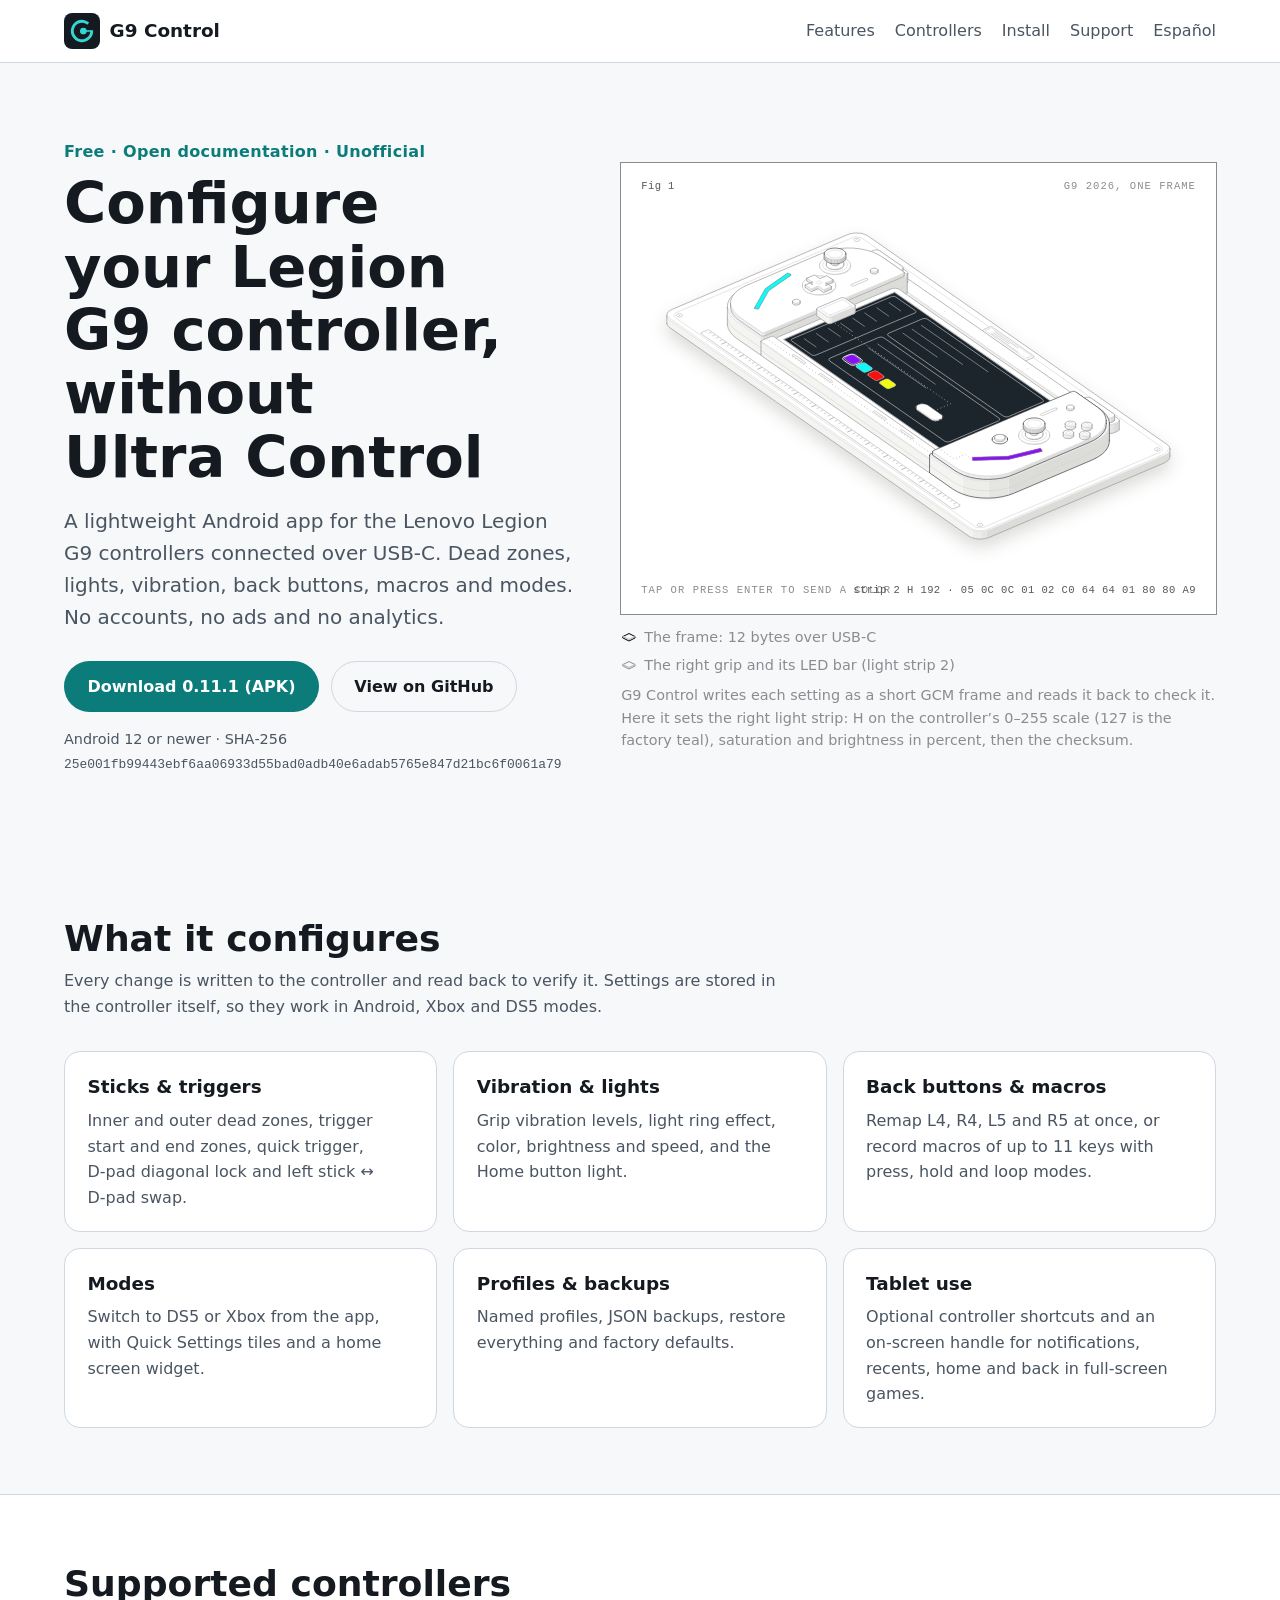
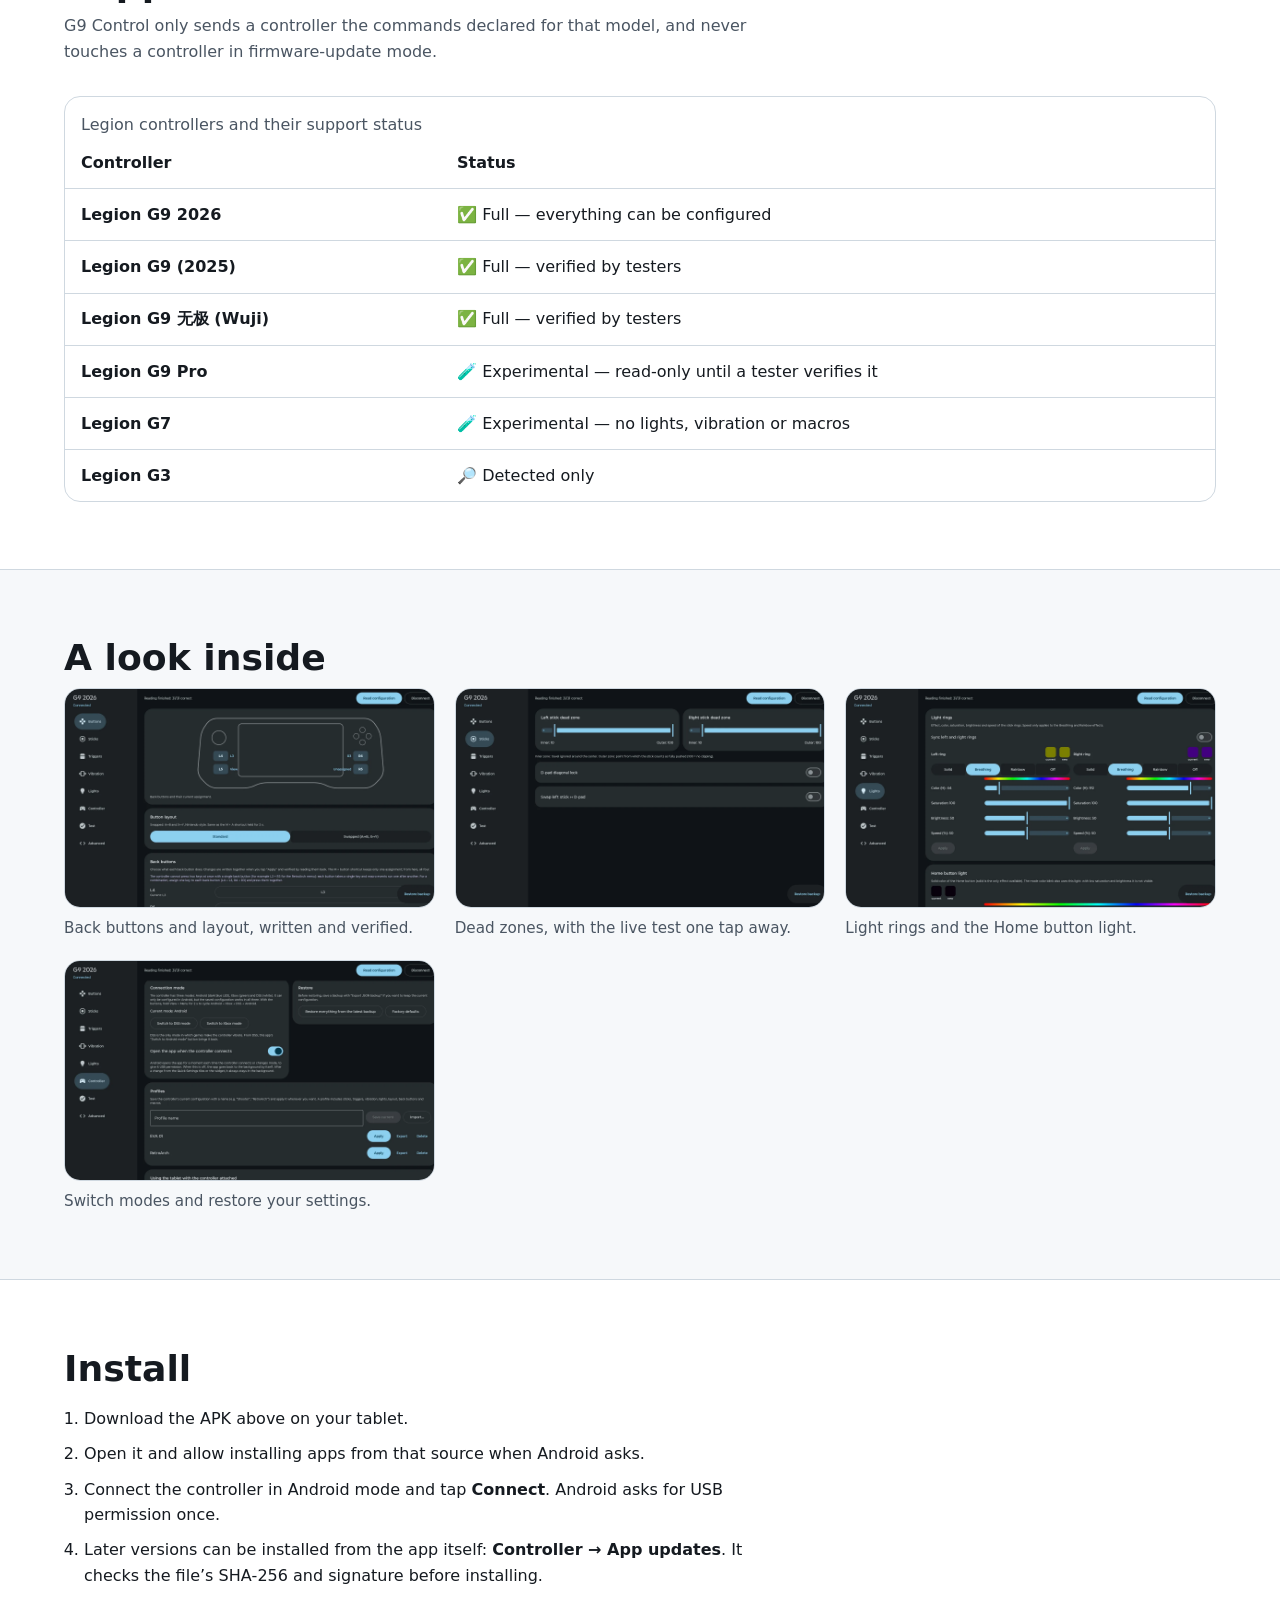
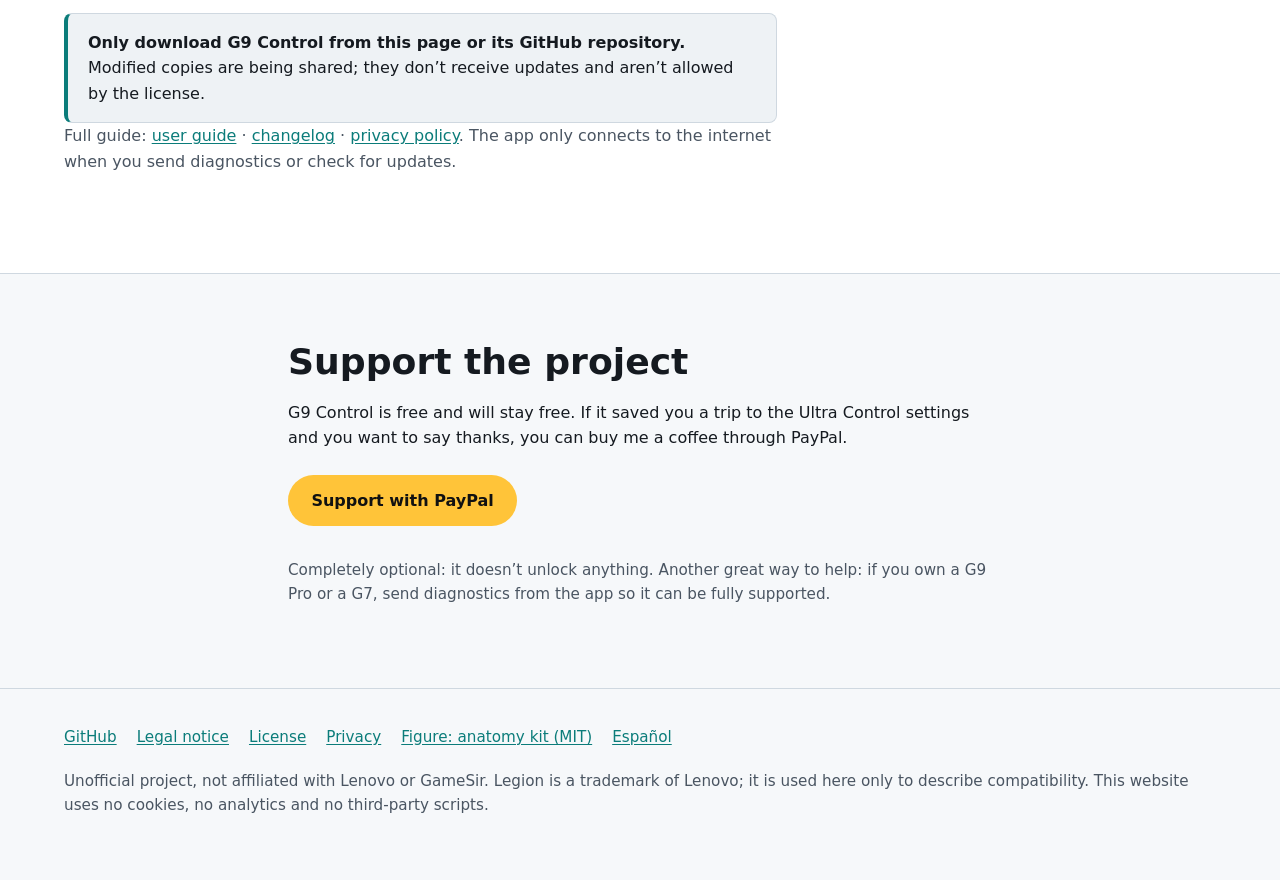
==== commit c3b5588a: "Hero figure: the real G9 2026 shape (one-piece shell, USB-C clip, LED bars) Co-Authored-By: Claude O" ====
--- a/site/index.html
+++ b/site/index.html
@@ -55,7 +55,7 @@
         </div>
         <div class="hero-media">
           <!-- figura:begin -->
-          <div class="g9-iso iso"><figure class="iso-figure"><div class="iso-plate"><div class="iso-plate-corners" aria-hidden="true"><span class="iso-plate-corner" data-corner="fig">Fig 1</span><span class="iso-plate-corner" data-corner="title">Tablet, controller, one frame</span><span class="iso-plate-corner" data-corner="hint">Tap or press Enter to send a color</span><span class="iso-plate-corner" data-corner="readout" data-readout>ring H 127 · 05 0C 0C 01 02 7F 64 64 01 80 80 68</span></div><div class="iso-stage g9fig" tabindex="0" role="button" aria-label="Send the next color to the right stick's light ring" data-lang="en"><svg xmlns="http://www.w3.org/2000/svg" class="iso-svg" viewBox="0 0 600 380" role="img" aria-label="A tablet lying on a bench mat with the two grips of a Legion G9 controller attached to its sides. Picking a color on the screen sends a configuration frame along the screen to the USB‑C dock, into the right grip, and the light ring around the right stick changes to that color."><path class="iso-halo" d="M32.6 124.9L33.2 123.3L34.4 121.7L36.1 120.3L38.3 119.1L216.6 39.9L219.2 38.9L222.1 38.3L225.2 37.9L228.3 37.9L231.4 38.2L234.3 38.9L237 39.8L239.3 40.9L563.6 245.8L565.4 247.2L566.7 248.7L567.3 250.4L567.4 252L567.4 261.1L566.8 262.8L565.6 264.3L563.9 265.7L561.7 266.9L383.4 346.2L380.8 347.1L377.9 347.8L374.8 348.1L371.7 348.1L368.6 347.8L365.7 347.2L363 346.3L360.7 345.1L36.4 140.3L34.6 138.9L33.3 137.3L32.7 135.7L32.6 134Z"/><g class="iso-solid"><path class="iso-fill" d="M213.5 64.9L214.2 63.4L215.5 62L217.6 60.8L220.1 59.9L222.9 59.5L225.9 59.4L228.8 59.7L231.5 60.5L233.7 61.5L235.3 62.9L236.2 64.4L236.3 66L236.3 68.1L235.7 69.6L234.3 71L232.3 72.2L229.8 73.1L226.9 73.5L223.9 73.6L221 73.3L218.4 72.5L216.2 71.5L214.5 70.1L213.6 68.6L213.5 67Z"/><path class="iso-shade" data-shade="0" d="M232.3 72.2L229.8 73.1L229.8 70.9L232.3 70.1ZM236.3 68.1L235.7 69.6L235.7 67.5L236.3 66ZM235.7 69.6L234.3 71L234.3 68.9L235.7 67.5ZM234.3 71L232.3 72.2L232.3 70.1L234.3 68.9Z"/><path class="iso-shade" data-shade="1" d="M229.8 73.1L226.9 73.5L226.9 71.4L229.8 70.9ZM226.9 73.5L223.9 73.6L223.9 71.5L226.9 71.4Z"/><path class="iso-shade" data-shade="2" d="M223.9 73.6L221 73.3L221 71.1L223.9 71.5ZM221 73.3L218.4 72.5L218.4 70.4L221 71.1Z"/><path class="iso-shade" data-shade="3" d="M218.4 72.5L216.2 71.5L216.2 69.3L218.4 70.4ZM216.2 71.5L214.5 70.1L214.5 68L216.2 69.3ZM214.5 70.1L213.6 68.6L213.6 66.5L214.5 68ZM213.6 68.6L213.5 67L213.5 64.9L213.6 66.5Z"/><path class="iso-top" d="M232.3 70.1L229.8 70.9L226.9 71.4L223.9 71.5L221 71.1L218.4 70.4L216.2 69.3L214.5 68L213.6 66.5L213.5 64.9L214.2 63.4L215.5 62L217.6 60.8L220.1 59.9L222.9 59.5L225.9 59.4L228.8 59.7L231.5 60.5L233.7 61.5L235.3 62.9L236.2 64.4L236.3 66L235.7 67.5L234.3 68.9Z"/><path class="iso-line iso-crease" data-tone="faint" d="M236.3 66L235.7 67.5L234.3 68.9L232.3 70.1L229.8 70.9L226.9 71.4L223.9 71.5L221 71.1L218.4 70.4L216.2 69.3L214.5 68L213.6 66.5L213.5 64.9"/><path class="iso-line iso-edge" data-tone="lo" d="M213.5 64.9L214.2 63.4L215.5 62L217.6 60.8L220.1 59.9L222.9 59.5L225.9 59.4L228.8 59.7L231.5 60.5L233.7 61.5L235.3 62.9L236.2 64.4L236.3 66M236.3 68.1L235.7 69.6L234.3 71L232.3 72.2L229.8 73.1L226.9 73.5L223.9 73.6L221 73.3L218.4 72.5L216.2 71.5L214.5 70.1L213.6 68.6L213.5 67M213.5 64.9L213.5 67M236.3 66L236.3 68.1"/></g><g class="iso-solid"><path class="iso-fill" d="M216 61.1L216.5 59.9L217.6 58.8L219.2 57.9L221.1 57.2L223.4 56.8L225.7 56.8L228 57L230.1 57.6L231.8 58.4L233 59.5L233.7 60.7L233.8 61.9L233.8 65.8L233.3 67.1L232.3 68.2L230.7 69.1L228.7 69.7L226.5 70.1L224.1 70.2L221.9 69.9L219.8 69.3L218.1 68.5L216.8 67.4L216.1 66.3L216 65Z"/><path class="iso-shade" data-shade="0" d="M230.7 69.1L228.7 69.7L228.7 65.8L230.7 65.1ZM233.8 65.8L233.3 67.1L233.3 63.1L233.8 61.9ZM233.3 67.1L232.3 68.2L232.3 64.2L233.3 63.1ZM232.3 68.2L230.7 69.1L230.7 65.1L232.3 64.2Z"/><path class="iso-shade" data-shade="1" d="M228.7 69.7L226.5 70.1L226.5 66.2L228.7 65.8ZM226.5 70.1L224.1 70.2L224.1 66.2L226.5 66.2Z"/><path class="iso-shade" data-shade="2" d="M224.1 70.2L221.9 69.9L221.9 65.9L224.1 66.2ZM221.9 69.9L219.8 69.3L219.8 65.4L221.9 65.9Z"/><path class="iso-shade" data-shade="3" d="M219.8 69.3L218.1 68.5L218.1 64.5L219.8 65.4ZM218.1 68.5L216.8 67.4L216.8 63.5L218.1 64.5ZM216.8 67.4L216.1 66.3L216.1 62.3L216.8 63.5ZM216.1 66.3L216 65L216 61.1L216.1 62.3Z"/><path class="iso-top" d="M230.7 65.1L228.7 65.8L226.5 66.2L224.1 66.2L221.9 65.9L219.8 65.4L218.1 64.5L216.8 63.5L216.1 62.3L216 61.1L216.5 59.9L217.6 58.8L219.2 57.9L221.1 57.2L223.4 56.8L225.7 56.8L228 57L230.1 57.6L231.8 58.4L233 59.5L233.7 60.7L233.8 61.9L233.3 63.1L232.3 64.2Z"/><path class="iso-line iso-crease" data-tone="faint" d="M233.8 61.9L233.3 63.1L232.3 64.2L230.7 65.1L228.7 65.8L226.5 66.2L224.1 66.2L221.9 65.9L219.8 65.4L218.1 64.5L216.8 63.5L216.1 62.3L216 61.1"/><path class="iso-line iso-edge" data-tone="lo" d="M216 61.1L216.5 59.9L217.6 58.8L219.2 57.9L221.1 57.2L223.4 56.8L225.7 56.8L228 57L230.1 57.6L231.8 58.4L233 59.5L233.7 60.7L233.8 61.9M233.8 65.8L233.3 67.1L232.3 68.2L230.7 69.1L228.7 69.7L226.5 70.1L224.1 70.2L221.9 69.9L219.8 69.3L218.1 68.5L216.8 67.4L216.1 66.3L216 65M216 61.1L216 65M233.8 61.9L233.8 65.8"/></g><g class="iso-solid"><path class="iso-fill" d="M60 133.2L60.6 131.6L62 130.2L64 129.1L66.5 128.2L69.4 127.7L72.4 127.7L75.3 128L78 128.7L80.2 129.8L81.8 131.1L82.7 132.7L82.8 134.2L82.8 136.4L82.1 137.9L80.8 139.3L78.7 140.5L76.2 141.3L73.4 141.8L70.4 141.9L67.5 141.5L64.8 140.8L62.6 139.7L61 138.4L60.1 136.9L60 135.3Z"/><path class="iso-shade" data-shade="0" d="M78.7 140.5L76.2 141.3L76.2 139.2L78.7 138.4ZM82.8 136.4L82.1 137.9L82.1 135.8L82.8 134.2ZM82.1 137.9L80.8 139.3L80.8 137.2L82.1 135.8ZM80.8 139.3L78.7 140.5L78.7 138.4L80.8 137.2Z"/><path class="iso-shade" data-shade="1" d="M76.2 141.3L73.4 141.8L73.4 139.7L76.2 139.2ZM73.4 141.8L70.4 141.9L70.4 139.8L73.4 139.7Z"/><path class="iso-shade" data-shade="2" d="M70.4 141.9L67.5 141.5L67.5 139.4L70.4 139.8ZM67.5 141.5L64.8 140.8L64.8 138.7L67.5 139.4Z"/><path class="iso-shade" data-shade="3" d="M64.8 140.8L62.6 139.7L62.6 137.6L64.8 138.7ZM62.6 139.7L61 138.4L61 136.3L62.6 137.6ZM61 138.4L60.1 136.9L60.1 134.8L61 136.3ZM60.1 136.9L60 135.3L60 133.2L60.1 134.8Z"/><path class="iso-top" d="M78.7 138.4L76.2 139.2L73.4 139.7L70.4 139.8L67.5 139.4L64.8 138.7L62.6 137.6L61 136.3L60.1 134.8L60 133.2L60.6 131.6L62 130.2L64 129.1L66.5 128.2L69.4 127.7L72.4 127.7L75.3 128L78 128.7L80.2 129.8L81.8 131.1L82.7 132.7L82.8 134.2L82.1 135.8L80.8 137.2Z"/><path class="iso-line iso-crease" data-tone="faint" d="M82.8 134.2L82.1 135.8L80.8 137.2L78.7 138.4L76.2 139.2L73.4 139.7L70.4 139.8L67.5 139.4L64.8 138.7L62.6 137.6L61 136.3L60.1 134.8L60 133.2"/><path class="iso-line iso-edge" data-tone="lo" d="M60 133.2L60.6 131.6L62 130.2L64 129.1L66.5 128.2L69.4 127.7L72.4 127.7L75.3 128L78 128.7L80.2 129.8L81.8 131.1L82.7 132.7L82.8 134.2M82.8 136.4L82.1 137.9L80.8 139.3L78.7 140.5L76.2 141.3L73.4 141.8L70.4 141.9L67.5 141.5L64.8 140.8L62.6 139.7L61 138.4L60.1 136.9L60 135.3M60 133.2L60 135.3M82.8 134.2L82.8 136.4"/></g><g class="iso-solid"><path class="iso-fill" d="M62.5 129.3L63 128.1L64.1 127L65.6 126.1L67.6 125.5L69.8 125.1L72.2 125L74.4 125.3L76.5 125.9L78.2 126.7L79.5 127.8L80.2 128.9L80.3 130.2L80.3 134.1L79.8 135.3L78.7 136.4L77.1 137.3L75.2 138L72.9 138.4L70.6 138.4L68.3 138.2L66.3 137.6L64.5 136.8L63.3 135.7L62.6 134.5L62.5 133.3Z"/><path class="iso-shade" data-shade="0" d="M77.1 137.3L75.2 138L75.2 134.1L77.1 133.4ZM80.3 134.1L79.8 135.3L79.8 131.4L80.3 130.2ZM79.8 135.3L78.7 136.4L78.7 132.5L79.8 131.4ZM78.7 136.4L77.1 137.3L77.1 133.4L78.7 132.5Z"/><path class="iso-shade" data-shade="1" d="M75.2 138L72.9 138.4L72.9 134.4L75.2 134.1ZM72.9 138.4L70.6 138.4L70.6 134.5L72.9 134.4Z"/><path class="iso-shade" data-shade="2" d="M70.6 138.4L68.3 138.2L68.3 134.2L70.6 134.5ZM68.3 138.2L66.3 137.6L66.3 133.6L68.3 134.2Z"/><path class="iso-shade" data-shade="3" d="M66.3 137.6L64.5 136.8L64.5 132.8L66.3 133.6ZM64.5 136.8L63.3 135.7L63.3 131.8L64.5 132.8ZM63.3 135.7L62.6 134.5L62.6 130.6L63.3 131.8ZM62.6 134.5L62.5 133.3L62.5 129.3L62.6 130.6Z"/><path class="iso-top" d="M77.1 133.4L75.2 134.1L72.9 134.4L70.6 134.5L68.3 134.2L66.3 133.6L64.5 132.8L63.3 131.8L62.6 130.6L62.5 129.3L63 128.1L64.1 127L65.6 126.1L67.6 125.5L69.8 125.1L72.2 125L74.4 125.3L76.5 125.9L78.2 126.7L79.5 127.8L80.2 128.9L80.3 130.2L79.8 131.4L78.7 132.5Z"/><path class="iso-line iso-crease" data-tone="faint" d="M80.3 130.2L79.8 131.4L78.7 132.5L77.1 133.4L75.2 134.1L72.9 134.4L70.6 134.5L68.3 134.2L66.3 133.6L64.5 132.8L63.3 131.8L62.6 130.6L62.5 129.3"/><path class="iso-line iso-edge" data-tone="lo" d="M62.5 129.3L63 128.1L64.1 127L65.6 126.1L67.6 125.5L69.8 125.1L72.2 125L74.4 125.3L76.5 125.9L78.2 126.7L79.5 127.8L80.2 128.9L80.3 130.2M80.3 134.1L79.8 135.3L78.7 136.4L77.1 137.3L75.2 138L72.9 138.4L70.6 138.4L68.3 138.2L66.3 137.6L64.5 136.8L63.3 135.7L62.6 134.5L62.5 133.3M62.5 129.3L62.5 133.3M80.3 130.2L80.3 134.1"/></g><g class="iso-solid"><path class="iso-fill" d="M517.2 256.7L517.9 255.1L519.2 253.7L521.3 252.6L523.8 251.7L526.6 251.2L529.6 251.2L532.5 251.5L535.2 252.3L537.4 253.3L539 254.7L539.9 256.2L540 257.8L540 259.9L539.4 261.4L538 262.8L536 264L533.5 264.8L530.6 265.3L527.6 265.4L524.7 265.1L522 264.3L519.8 263.2L518.2 261.9L517.3 260.4L517.2 258.8Z"/><path class="iso-shade" data-shade="0" d="M536 264L533.5 264.8L533.5 262.7L536 261.9ZM540 259.9L539.4 261.4L539.4 259.3L540 257.8ZM539.4 261.4L538 262.8L538 260.7L539.4 259.3ZM538 262.8L536 264L536 261.9L538 260.7Z"/><path class="iso-shade" data-shade="1" d="M533.5 264.8L530.6 265.3L530.6 263.2L533.5 262.7ZM530.6 265.3L527.6 265.4L527.6 263.3L530.6 263.2Z"/><path class="iso-shade" data-shade="2" d="M527.6 265.4L524.7 265.1L524.7 262.9L527.6 263.3ZM524.7 265.1L522 264.3L522 262.2L524.7 262.9Z"/><path class="iso-shade" data-shade="3" d="M522 264.3L519.8 263.2L519.8 261.1L522 262.2ZM519.8 263.2L518.2 261.9L518.2 259.8L519.8 261.1ZM518.2 261.9L517.3 260.4L517.3 258.3L518.2 259.8ZM517.3 260.4L517.2 258.8L517.2 256.7L517.3 258.3Z"/><path class="iso-top" d="M536 261.9L533.5 262.7L530.6 263.2L527.6 263.3L524.7 262.9L522 262.2L519.8 261.1L518.2 259.8L517.3 258.3L517.2 256.7L517.9 255.1L519.2 253.7L521.3 252.6L523.8 251.7L526.6 251.2L529.6 251.2L532.5 251.5L535.2 252.3L537.4 253.3L539 254.7L539.9 256.2L540 257.8L539.4 259.3L538 260.7Z"/><path class="iso-line iso-crease" data-tone="faint" d="M540 257.8L539.4 259.3L538 260.7L536 261.9L533.5 262.7L530.6 263.2L527.6 263.3L524.7 262.9L522 262.2L519.8 261.1L518.2 259.8L517.3 258.3L517.2 256.7"/><path class="iso-line iso-edge" data-tone="lo" d="M517.2 256.7L517.9 255.1L519.2 253.7L521.3 252.6L523.8 251.7L526.6 251.2L529.6 251.2L532.5 251.5L535.2 252.3L537.4 253.3L539 254.7L539.9 256.2L540 257.8M540 259.9L539.4 261.4L538 262.8L536 264L533.5 264.8L530.6 265.3L527.6 265.4L524.7 265.1L522 264.3L519.8 263.2L518.2 261.9L517.3 260.4L517.2 258.8M517.2 256.7L517.2 258.8M540 257.8L540 259.9"/></g><g class="iso-solid"><path class="iso-fill" d="M519.7 252.9L520.2 251.7L521.3 250.6L522.9 249.6L524.8 249L527.1 248.6L529.4 248.6L531.7 248.8L533.7 249.4L535.5 250.2L536.7 251.3L537.4 252.5L537.5 253.7L537.5 257.6L537 258.8L535.9 259.9L534.4 260.9L532.4 261.5L530.2 261.9L527.8 261.9L525.6 261.7L523.5 261.1L521.8 260.3L520.5 259.2L519.8 258L519.7 256.8Z"/><path class="iso-shade" data-shade="0" d="M534.4 260.9L532.4 261.5L532.4 257.6L534.4 256.9ZM537.5 257.6L537 258.8L537 254.9L537.5 253.7ZM537 258.8L535.9 259.9L535.9 256L537 254.9ZM535.9 259.9L534.4 260.9L534.4 256.9L535.9 256Z"/><path class="iso-shade" data-shade="1" d="M532.4 261.5L530.2 261.9L530.2 257.9L532.4 257.6ZM530.2 261.9L527.8 261.9L527.8 258L530.2 257.9Z"/><path class="iso-shade" data-shade="2" d="M527.8 261.9L525.6 261.7L525.6 257.7L527.8 258ZM525.6 261.7L523.5 261.1L523.5 257.2L525.6 257.7Z"/><path class="iso-shade" data-shade="3" d="M523.5 261.1L521.8 260.3L521.8 256.3L523.5 257.2ZM521.8 260.3L520.5 259.2L520.5 255.3L521.8 256.3ZM520.5 259.2L519.8 258L519.8 254.1L520.5 255.3ZM519.8 258L519.7 256.8L519.7 252.9L519.8 254.1Z"/><path class="iso-top" d="M534.4 256.9L532.4 257.6L530.2 257.9L527.8 258L525.6 257.7L523.5 257.2L521.8 256.3L520.5 255.3L519.8 254.1L519.7 252.9L520.2 251.7L521.3 250.6L522.9 249.6L524.8 249L527.1 248.6L529.4 248.6L531.7 248.8L533.7 249.4L535.5 250.2L536.7 251.3L537.4 252.5L537.5 253.7L537 254.9L535.9 256Z"/><path class="iso-line iso-crease" data-tone="faint" d="M537.5 253.7L537 254.9L535.9 256L534.4 256.9L532.4 257.6L530.2 257.9L527.8 258L525.6 257.7L523.5 257.2L521.8 256.3L520.5 255.3L519.8 254.1L519.7 252.9"/><path class="iso-line iso-edge" data-tone="lo" d="M519.7 252.9L520.2 251.7L521.3 250.6L522.9 249.6L524.8 249L527.1 248.6L529.4 248.6L531.7 248.8L533.7 249.4L535.5 250.2L536.7 251.3L537.4 252.5L537.5 253.7M537.5 257.6L537 258.8L535.9 259.9L534.4 260.9L532.4 261.5L530.2 261.9L527.8 261.9L525.6 261.7L523.5 261.1L521.8 260.3L520.5 259.2L519.8 258L519.7 256.8M519.7 252.9L519.7 256.8M537.5 253.7L537.5 257.6"/></g><g class="iso-solid"><path class="iso-fill" d="M363.7 325L364.3 323.4L365.7 322L367.7 320.8L370.2 320L373.1 319.5L376.1 319.4L379 319.8L381.6 320.5L383.8 321.6L385.5 322.9L386.4 324.4L386.5 326L386.5 328.1L385.8 329.7L384.5 331.1L382.4 332.3L379.9 333.1L377.1 333.6L374.1 333.7L371.2 333.3L368.5 332.6L366.3 331.5L364.7 330.2L363.8 328.7L363.7 327.1Z"/><path class="iso-shade" data-shade="0" d="M382.4 332.3L379.9 333.1L379.9 331L382.4 330.1ZM386.5 328.1L385.8 329.7L385.8 327.6L386.5 326ZM385.8 329.7L384.5 331.1L384.5 329L385.8 327.6ZM384.5 331.1L382.4 332.3L382.4 330.1L384.5 329Z"/><path class="iso-shade" data-shade="1" d="M379.9 333.1L377.1 333.6L377.1 331.5L379.9 331ZM377.1 333.6L374.1 333.7L374.1 331.5L377.1 331.5Z"/><path class="iso-shade" data-shade="2" d="M374.1 333.7L371.2 333.3L371.2 331.2L374.1 331.5ZM371.2 333.3L368.5 332.6L368.5 330.5L371.2 331.2Z"/><path class="iso-shade" data-shade="3" d="M368.5 332.6L366.3 331.5L366.3 329.4L368.5 330.5ZM366.3 331.5L364.7 330.2L364.7 328.1L366.3 329.4ZM364.7 330.2L363.8 328.7L363.8 326.5L364.7 328.1ZM363.8 328.7L363.7 327.1L363.7 325L363.8 326.5Z"/><path class="iso-top" d="M382.4 330.1L379.9 331L377.1 331.5L374.1 331.5L371.2 331.2L368.5 330.5L366.3 329.4L364.7 328.1L363.8 326.5L363.7 325L364.3 323.4L365.7 322L367.7 320.8L370.2 320L373.1 319.5L376.1 319.4L379 319.8L381.6 320.5L383.8 321.6L385.5 322.9L386.4 324.4L386.5 326L385.8 327.6L384.5 329Z"/><path class="iso-line iso-crease" data-tone="faint" d="M386.5 326L385.8 327.6L384.5 329L382.4 330.1L379.9 331L377.1 331.5L374.1 331.5L371.2 331.2L368.5 330.5L366.3 329.4L364.7 328.1L363.8 326.5L363.7 325"/><path class="iso-line iso-edge" data-tone="lo" d="M363.7 325L364.3 323.4L365.7 322L367.7 320.8L370.2 320L373.1 319.5L376.1 319.4L379 319.8L381.6 320.5L383.8 321.6L385.5 322.9L386.4 324.4L386.5 326M386.5 328.1L385.8 329.7L384.5 331.1L382.4 332.3L379.9 333.1L377.1 333.6L374.1 333.7L371.2 333.3L368.5 332.6L366.3 331.5L364.7 330.2L363.8 328.7L363.7 327.1M363.7 325L363.7 327.1M386.5 326L386.5 328.1"/></g><g class="iso-solid"><path class="iso-fill" d="M366.2 321.1L366.7 319.9L367.7 318.8L369.3 317.9L371.3 317.3L373.5 316.9L375.9 316.8L378.1 317.1L380.2 317.7L381.9 318.5L383.2 319.5L383.9 320.7L384 322L384 325.9L383.5 327.1L382.4 328.2L380.8 329.1L378.9 329.8L376.6 330.2L374.3 330.2L372 330L369.9 329.4L368.2 328.5L367 327.5L366.3 326.3L366.2 325.1Z"/><path class="iso-shade" data-shade="0" d="M380.8 329.1L378.9 329.8L378.9 325.8L380.8 325.2ZM384 325.9L383.5 327.1L383.5 323.2L384 322ZM383.5 327.1L382.4 328.2L382.4 324.3L383.5 323.2ZM382.4 328.2L380.8 329.1L380.8 325.2L382.4 324.3Z"/><path class="iso-shade" data-shade="1" d="M378.9 329.8L376.6 330.2L376.6 326.2L378.9 325.8ZM376.6 330.2L374.3 330.2L374.3 326.3L376.6 326.2Z"/><path class="iso-shade" data-shade="2" d="M374.3 330.2L372 330L372 326L374.3 326.3ZM372 330L369.9 329.4L369.9 325.4L372 326Z"/><path class="iso-shade" data-shade="3" d="M369.9 329.4L368.2 328.5L368.2 324.6L369.9 325.4ZM368.2 328.5L367 327.5L367 323.6L368.2 324.6ZM367 327.5L366.3 326.3L366.3 322.4L367 323.6ZM366.3 326.3L366.2 325.1L366.2 321.1L366.3 322.4Z"/><path class="iso-top" d="M380.8 325.2L378.9 325.8L376.6 326.2L374.3 326.3L372 326L369.9 325.4L368.2 324.6L367 323.6L366.3 322.4L366.2 321.1L366.7 319.9L367.7 318.8L369.3 317.9L371.3 317.3L373.5 316.9L375.9 316.8L378.1 317.1L380.2 317.7L381.9 318.5L383.2 319.5L383.9 320.7L384 322L383.5 323.2L382.4 324.3Z"/><path class="iso-line iso-crease" data-tone="faint" d="M384 322L383.5 323.2L382.4 324.3L380.8 325.2L378.9 325.8L376.6 326.2L374.3 326.3L372 326L369.9 325.4L368.2 324.6L367 323.6L366.3 322.4L366.2 321.1"/><path class="iso-line iso-edge" data-tone="lo" d="M366.2 321.1L366.7 319.9L367.7 318.8L369.3 317.9L371.3 317.3L373.5 316.9L375.9 316.8L378.1 317.1L380.2 317.7L381.9 318.5L383.2 319.5L383.9 320.7L384 322M384 325.9L383.5 327.1L382.4 328.2L380.8 329.1L378.9 329.8L376.6 330.2L374.3 330.2L372 330L369.9 329.4L368.2 328.5L367 327.5L366.3 326.3L366.2 325.1M366.2 321.1L366.2 325.1M384 322L384 325.9"/></g><g class="iso-solid"><path class="iso-fill" d="M32.6 118.9L33.2 117.2L34.4 115.7L36.1 114.3L38.3 113.1L216.6 33.8L219.2 32.9L222.1 32.2L225.2 31.9L228.3 31.9L231.4 32.2L234.3 32.8L237 33.7L239.3 34.9L563.6 239.7L565.4 241.1L566.7 242.7L567.3 244.3L567.4 246L567.4 255.1L566.8 256.7L565.6 258.3L563.9 259.7L561.7 260.9L383.4 340.1L380.8 341.1L377.9 341.7L374.8 342.1L371.7 342.1L368.6 341.8L365.7 341.1L363 340.2L360.7 339.1L36.4 134.2L34.6 132.8L33.3 131.3L32.7 129.6L32.6 128Z"/><path class="iso-shade" data-shade="0" d="M567.4 255.1L566.8 256.7L566.8 247.6L567.4 246ZM566.8 256.7L565.6 258.3L565.6 249.2L566.8 247.6ZM565.6 258.3L563.9 259.7L563.9 250.6L565.6 249.2ZM563.9 259.7L561.7 260.9L561.7 251.8L563.9 250.6ZM561.7 260.9L383.4 340.1L383.4 331L561.7 251.8ZM383.4 340.1L380.8 341.1L380.8 332L383.4 331Z"/><path class="iso-shade" data-shade="1" d="M380.8 341.1L377.9 341.7L377.9 332.6L380.8 332ZM377.9 341.7L374.8 342.1L374.8 333L377.9 332.6ZM374.8 342.1L371.7 342.1L371.7 333L374.8 333Z"/><path class="iso-shade" data-shade="2" d="M371.7 342.1L368.6 341.8L368.6 332.7L371.7 333ZM368.6 341.8L365.7 341.1L365.7 332L368.6 332.7Z"/><path class="iso-shade" data-shade="3" d="M365.7 341.1L363 340.2L363 331.1L365.7 332ZM363 340.2L360.7 339.1L360.7 330L363 331.1ZM360.7 339.1L36.4 134.2L36.4 125.1L360.7 330ZM36.4 134.2L34.6 132.8L34.6 123.7L36.4 125.1ZM34.6 132.8L33.3 131.3L33.3 122.2L34.6 123.7ZM33.3 131.3L32.7 129.6L32.7 120.5L33.3 122.2ZM32.7 129.6L32.6 128L32.6 118.9L32.7 120.5Z"/><path class="iso-top" d="M563.6 239.7L565.4 241.1L566.7 242.7L567.3 244.3L567.4 246L566.8 247.6L565.6 249.2L563.9 250.6L561.7 251.8L383.4 331L380.8 332L377.9 332.6L374.8 333L371.7 333L368.6 332.7L365.7 332L363 331.1L360.7 330L36.4 125.1L34.6 123.7L33.3 122.2L32.7 120.5L32.6 118.9L33.2 117.2L34.4 115.7L36.1 114.3L38.3 113.1L216.6 33.8L219.2 32.9L222.1 32.2L225.2 31.9L228.3 31.9L231.4 32.2L234.3 32.8L237 33.7L239.3 34.9Z"/><path class="iso-line iso-crease" data-tone="faint" d="M567.4 246L566.8 247.6L565.6 249.2L563.9 250.6L561.7 251.8L383.4 331L380.8 332L377.9 332.6L374.8 333L371.7 333L368.6 332.7L365.7 332L363 331.1L360.7 330L36.4 125.1L34.6 123.7L33.3 122.2L32.7 120.5L32.6 118.9"/><path class="iso-line iso-bevel" data-tone="faint" d="M567.4 246L564.4 247.2L563.4 248.6L561.9 249.7L560 250.8L381.9 329.9L379.6 330.8L377.2 331.3L374.6 331.6L371.9 331.6L369.3 331.4L366.8 330.9L364.6 330.1L362.6 329.1L38.3 124.3L36.8 123.1L35.7 121.8L35.2 120.4L32.6 118.9"/><path class="iso-line iso-edge" data-tone="mid" d="M32.6 118.9L33.2 117.2L34.4 115.7L36.1 114.3L38.3 113.1L216.6 33.8L219.2 32.9L222.1 32.2L225.2 31.9L228.3 31.9L231.4 32.2L234.3 32.8L237 33.7L239.3 34.9L563.6 239.7L565.4 241.1L566.7 242.7L567.3 244.3L567.4 246M567.4 255.1L566.8 256.7L565.6 258.3L563.9 259.7L561.7 260.9L383.4 340.1L380.8 341.1L377.9 341.7L374.8 342.1L371.7 342.1L368.6 341.8L365.7 341.1L363 340.2L360.7 339.1L36.4 134.2L34.6 132.8L33.3 131.3L32.7 129.6L32.6 128M567.4 246L567.4 255.1M32.6 118.9L32.6 128"/></g><path class="iso-line" data-tone="faint" d="M556.8 242.8L557.6 243.4L558.1 244.1L558.4 244.8L558.4 245.6L558.2 246.3L557.7 247L556.9 247.6L555.9 248.1L377.7 327.4L376.5 327.8L375.2 328.1L373.9 328.2L372.5 328.2L371.1 328.1L369.8 327.8L368.6 327.4L367.6 326.9L43.2 122L42.4 121.4L41.9 120.7L41.6 120L41.6 119.3L41.8 118.5L42.3 117.8L43.1 117.2L44.1 116.7L222.3 37.4L223.5 37L224.8 36.7L226.1 36.6L227.5 36.6L228.9 36.7L230.2 37L231.4 37.4L232.4 37.9Z"/><path class="iso-line" data-tone="lo" d="M229.2 41.8L228 42.2L226.6 42.2L225.3 42L224.2 41.6L223.5 40.9L223.3 40.2L223.7 39.5L224.6 38.9L225.8 38.5L227.2 38.5L228.6 38.7L229.7 39.1L230.3 39.8L230.5 40.5L230.1 41.2ZM553.6 246.7L552.4 247L551 247.1L549.7 246.9L548.6 246.4L547.9 245.8L547.7 245.1L548.1 244.3L549 243.8L550.2 243.4L551.6 243.3L553 243.5L554.1 244L554.7 244.7L554.9 245.4L554.5 246.1ZM51 121.1L49.8 121.4L48.4 121.5L47 121.3L45.9 120.8L45.3 120.2L45.1 119.4L45.5 118.7L46.4 118.1L47.6 117.8L49 117.7L50.3 117.9L51.4 118.4L52.1 119L52.3 119.8L51.9 120.5ZM375.4 325.9L374.2 326.3L372.8 326.4L371.4 326.2L370.3 325.7L369.7 325L369.5 324.3L369.9 323.6L370.8 323L372 322.7L373.4 322.6L374.7 322.8L375.8 323.2L376.5 323.9L376.7 324.6L376.3 325.3Z"/><g class="iso-dots" data-tone="mid"><circle cx="226.9" cy="40.4" r="0.5"/><circle cx="551.3" cy="245.2" r="0.5"/><circle cx="48.7" cy="119.6" r="0.5"/><circle cx="373.1" cy="324.5" r="0.5"/></g><g class="iso-solid"><path class="iso-fill" d="M72.5 137.2L72.6 136.7L73.1 136.3L79.3 133.6L80.1 133.4L81 133.4L81.8 133.7L351 303.7L351.4 304.1L351.4 305L351.3 305.5L350.7 305.9L344.6 308.7L343.7 308.9L342.8 308.8L342.1 308.6L72.9 138.6L72.5 138.1Z"/><path class="iso-shade" data-shade="0" d="M351.4 305L351.3 305.5L351.3 304.6L351.4 304.1ZM351.3 305.5L350.7 305.9L350.7 305L351.3 304.6ZM350.7 305.9L344.6 308.7L344.6 307.8L350.7 305Z"/><path class="iso-shade" data-shade="1" d="M344.6 308.7L343.7 308.9L343.7 308L344.6 307.8Z"/><path class="iso-shade" data-shade="2" d="M343.7 308.9L342.8 308.8L342.8 307.9L343.7 308Z"/><path class="iso-shade" data-shade="3" d="M342.8 308.8L342.1 308.6L342.1 307.6L342.8 307.9ZM342.1 308.6L72.9 138.6L72.9 137.7L342.1 307.6ZM72.9 138.6L72.5 138.1L72.5 137.2L72.9 137.7Z"/><path class="iso-top" d="M351 303.7L351.4 304.1L351.3 304.6L350.7 305L344.6 307.8L343.7 308L342.8 307.9L342.1 307.6L72.9 137.7L72.5 137.2L72.6 136.7L73.1 136.3L79.3 133.6L80.1 133.4L81 133.4L81.8 133.7Z"/><path class="iso-line iso-edge" data-tone="lo" d="M72.5 137.2L72.6 136.7L73.1 136.3L79.3 133.6L80.1 133.4L81 133.4L81.8 133.7L351 303.7L351.4 304.1M351.4 305L351.3 305.5L350.7 305.9L344.6 308.7L343.7 308.9L342.8 308.8L342.1 308.6L72.9 138.6L72.5 138.1M351.4 304.1L351.4 305M72.5 137.2L72.5 138.1"/></g><path class="iso-line" data-tone="lo" d="M86.7 137.7L84.2 138.8M91.3 140.6L88.8 141.7M95.9 143.5L93.4 144.6M105.1 149.3L102.7 150.4M109.7 152.2L107.3 153.3M114.3 155.1L111.9 156.2M118.9 158L116.5 159.1M128.1 163.8L125.7 164.9M132.7 166.7L130.3 167.8M137.3 169.7L134.9 170.7M141.9 172.6L139.5 173.7M151.1 178.4L148.7 179.5M155.7 181.3L153.3 182.4M160.3 184.2L157.9 185.3M164.9 187.1L162.5 188.2M174.1 192.9L171.7 194M178.7 195.8L176.3 196.9M183.3 198.7L180.9 199.8M187.9 201.6L185.5 202.7M197.1 207.4L194.7 208.5M201.7 210.3L199.3 211.4M206.3 213.2L203.9 214.3M210.9 216.1L208.5 217.2M220.2 222L217.7 223.1M224.8 224.9L222.3 226M229.4 227.8L226.9 228.9M234 230.7L231.5 231.8M243.2 236.5L240.7 237.6M247.8 239.4L245.3 240.5M252.4 242.3L249.9 243.4M257 245.2L254.5 246.3M266.2 251L263.7 252.1M270.8 253.9L268.3 255M275.4 256.8L272.9 257.9M280 259.7L277.5 260.8M289.2 265.5L286.7 266.6M293.8 268.5L291.3 269.5M298.4 271.4L295.9 272.5M303 274.3L300.5 275.4M312.2 280.1L309.7 281.2M316.8 283L314.3 284.1M321.4 285.9L318.9 287M326 288.8L323.5 289.9M335.2 294.6L332.7 295.7M339.8 297.5L337.3 298.6M344.4 300.4L341.9 301.5"/><path class="iso-line" data-tone="mid" d="M100.5 146.4L95.9 148.5M123.5 160.9L118.9 163M146.5 175.5L141.9 177.5M169.5 190L164.9 192.1M192.5 204.5L187.9 206.6M215.6 219.1L210.9 221.1M238.6 233.6L233.9 235.7M261.6 248.1L256.9 250.2M284.6 262.6L279.9 264.7M307.6 277.2L302.9 279.2M330.6 291.7L325.9 293.8"/><g class="iso-dots" data-tone="mid"><circle cx="78.5" cy="136.4" r="0.42"/><circle cx="345.4" cy="304.9" r="0.42"/></g><g class="iso-solid"><path class="iso-fill" d="M341.3 114.2L341.4 113.6L342 113.2L349.7 109.7L350.7 109.5L351.8 109.5L352.7 109.9L400.6 140.1L401 140.6L401 141.7L400.9 142.3L400.3 142.8L392.6 146.2L391.6 146.4L390.5 146.4L389.6 146L341.7 115.8L341.3 115.3Z"/><path class="iso-shade" data-shade="0" d="M401 141.7L400.9 142.3L400.9 141.2L401 140.6ZM400.9 142.3L400.3 142.8L400.3 141.7L400.9 141.2ZM400.3 142.8L392.6 146.2L392.6 145.1L400.3 141.7Z"/><path class="iso-shade" data-shade="1" d="M392.6 146.2L391.6 146.4L391.6 145.4L392.6 145.1Z"/><path class="iso-shade" data-shade="2" d="M391.6 146.4L390.5 146.4L390.5 145.3L391.6 145.4Z"/><path class="iso-shade" data-shade="3" d="M390.5 146.4L389.6 146L389.6 145L390.5 145.3ZM389.6 146L341.7 115.8L341.7 114.8L389.6 145ZM341.7 115.8L341.3 115.3L341.3 114.2L341.7 114.8Z"/><path class="iso-top" d="M400.6 140.1L401 140.6L400.9 141.2L400.3 141.7L392.6 145.1L391.6 145.4L390.5 145.3L389.6 145L341.7 114.8L341.3 114.2L341.4 113.6L342 113.2L349.7 109.7L350.7 109.5L351.8 109.5L352.7 109.9Z"/><path class="iso-line iso-edge" data-tone="lo" d="M341.3 114.2L341.4 113.6L342 113.2L349.7 109.7L350.7 109.5L351.8 109.5L352.7 109.9L400.6 140.1L401 140.6M401 141.7L400.9 142.3L400.3 142.8L392.6 146.2L391.6 146.4L390.5 146.4L389.6 146L341.7 115.8L341.3 115.3M401 140.6L401 141.7M341.3 114.2L341.3 115.3"/></g><path class="iso-line" data-tone="faint" d="M398.4 140.8L391.3 144L343.9 114L351 110.9Z"/><path class="iso-line" data-tone="lo" data-free="" d="M356.1 115.6L386 134.4"/><path class="iso-line" data-tone="lo" data-free="" d="M353.9 116.5L374.6 129.6"/><path class="iso-line" data-tone="lo" data-free="" d="M351.7 117.5L386.2 139.3"/><g class="iso-dots" data-tone="mid"><circle cx="348.1" cy="112.9" r="0.4"/><circle cx="394.2" cy="142" r="0.4"/></g><g class="iso-solid"><path class="iso-fill" d="M188 158.9L188.6 157.8L189.9 156.9L285.9 114.3L287.7 113.7L289.8 113.6L291.8 113.9L293.4 114.6L300.3 119L301.3 119.9L301.6 121L301.6 128.6L301 129.7L299.7 130.6L203.7 173.2L201.9 173.8L199.8 173.9L197.8 173.6L196.1 172.9L189.2 168.5L188.2 167.6L188 166.4Z"/><path class="iso-shade" data-shade="0" d="M301.6 128.6L301 129.7L301 122.1L301.6 121ZM301 129.7L299.7 130.6L299.7 123L301 122.1ZM299.7 130.6L203.7 173.2L203.7 165.6L299.7 123Z"/><path class="iso-shade" data-shade="1" d="M203.7 173.2L201.9 173.8L201.9 166.2L203.7 165.6ZM201.9 173.8L199.8 173.9L199.8 166.3L201.9 166.2Z"/><path class="iso-shade" data-shade="2" d="M199.8 173.9L197.8 173.6L197.8 166L199.8 166.3Z"/><path class="iso-shade" data-shade="3" d="M197.8 173.6L196.1 172.9L196.1 165.3L197.8 166ZM196.1 172.9L189.2 168.5L189.2 160.9L196.1 165.3ZM189.2 168.5L188.2 167.6L188.2 160L189.2 160.9ZM188.2 167.6L188 166.4L188 158.9L188.2 160Z"/><path class="iso-top" d="M300.3 119L301.3 119.9L301.6 121L301 122.1L299.7 123L203.7 165.6L201.9 166.2L199.8 166.3L197.8 166L196.1 165.3L189.2 160.9L188.2 160L188 158.9L188.6 157.8L189.9 156.9L285.9 114.3L287.7 113.7L289.8 113.6L291.8 113.9L293.4 114.6Z"/><path class="iso-line iso-crease" data-tone="faint" d="M301.6 121L301 122.1L299.7 123L203.7 165.6L201.9 166.2L199.8 166.3L197.8 166L196.1 165.3L189.2 160.9L188.2 160L188 158.9"/><path class="iso-line iso-bevel" data-tone="faint" d="M301.6 121L300.2 121.9L299 122.6L203.2 165.3L201.6 165.7L199.9 165.8L198.2 165.6L196.8 165L190 160.7L189.1 159.8L188 158.9"/><path class="iso-line iso-edge" data-tone="lo" d="M188 158.9L188.6 157.8L189.9 156.9L285.9 114.3L287.7 113.7L289.8 113.6L291.8 113.9L293.4 114.6L300.3 119L301.3 119.9L301.6 121M301.6 128.6L301 129.7L299.7 130.6L203.7 173.2L201.9 173.8L199.8 173.9L197.8 173.6L196.1 172.9L189.2 168.5L188.2 167.6L188 166.4M301.6 121L301.6 128.6M188 158.9L188 166.4"/></g><g class="iso-solid"><path class="iso-fill" d="M298.4 228.6L299 227.5L300.3 226.7L396.3 184L398.1 183.5L400.2 183.3L402.2 183.7L403.9 184.4L410.8 188.7L411.8 189.7L412 190.8L412 198.4L411.4 199.4L410.1 200.3L314.1 243L312.3 243.5L310.2 243.6L308.2 243.3L306.6 242.6L299.7 238.3L298.7 237.3L298.4 236.2Z"/><path class="iso-shade" data-shade="0" d="M412 198.4L411.4 199.4L411.4 191.9L412 190.8ZM411.4 199.4L410.1 200.3L410.1 192.7L411.4 191.9ZM410.1 200.3L314.1 243L314.1 235.4L410.1 192.7Z"/><path class="iso-shade" data-shade="1" d="M314.1 243L312.3 243.5L312.3 235.9L314.1 235.4ZM312.3 243.5L310.2 243.6L310.2 236L312.3 235.9Z"/><path class="iso-shade" data-shade="2" d="M310.2 243.6L308.2 243.3L308.2 235.7L310.2 236Z"/><path class="iso-shade" data-shade="3" d="M308.2 243.3L306.6 242.6L306.6 235L308.2 235.7ZM306.6 242.6L299.7 238.3L299.7 230.7L306.6 235ZM299.7 238.3L298.7 237.3L298.7 229.7L299.7 230.7ZM298.7 237.3L298.4 236.2L298.4 228.6L298.7 229.7Z"/><path class="iso-top" d="M410.8 188.7L411.8 189.7L412 190.8L411.4 191.9L410.1 192.7L314.1 235.4L312.3 235.9L310.2 236L308.2 235.7L306.6 235L299.7 230.7L298.7 229.7L298.4 228.6L299 227.5L300.3 226.7L396.3 184L398.1 183.5L400.2 183.3L402.2 183.7L403.9 184.4Z"/><path class="iso-line iso-crease" data-tone="faint" d="M412 190.8L411.4 191.9L410.1 192.7L314.1 235.4L312.3 235.9L310.2 236L308.2 235.7L306.6 235L299.7 230.7L298.7 229.7L298.4 228.6"/><path class="iso-line iso-bevel" data-tone="faint" d="M412 190.8L410.6 191.6L409.5 192.4L313.6 235L312 235.5L310.3 235.6L308.6 235.3L307.2 234.7L300.4 230.4L299.5 229.6L298.4 228.6"/><path class="iso-line iso-edge" data-tone="lo" d="M298.4 228.6L299 227.5L300.3 226.7L396.3 184L398.1 183.5L400.2 183.3L402.2 183.7L403.9 184.4L410.8 188.7L411.8 189.7L412 190.8M412 198.4L411.4 199.4L410.1 200.3L314.1 243L312.3 243.5L310.2 243.6L308.2 243.3L306.6 242.6L299.7 238.3L298.7 237.3L298.4 236.2M412 190.8L412 198.4M298.4 228.6L298.4 236.2"/></g><path class="iso-halo g9-blur" d="M118.7 129.4L119.5 127.4L120.9 125.5L123 123.8L125.7 122.3L218.9 80.9L222.1 79.7L225.7 78.9L229.4 78.5L233.3 78.5L237.1 78.9L240.7 79.6L243.9 80.8L246.7 82.2L258.2 89.4L260.3 91.1L261.9 93L262.6 95L262.7 97.1L262.7 97.2L262 99.2L260.5 101.1L258.4 102.8L255.7 104.3L162.5 145.7L159.3 146.9L155.8 147.7L152 148.1L148.1 148.1L144.3 147.8L140.8 147L137.5 145.9L134.8 144.5L123.3 137.2L121.1 135.5L119.6 133.6L118.8 131.6L118.7 129.6Z"/><g class="iso-solid"><path class="iso-fill" d="M239.7 61.4L240.3 60.4L241.6 59.5L244.3 58.3L246.1 57.8L248.2 57.6L250.2 58L251.9 58.6L274.9 73.2L275.9 74.1L276.1 75.3L276.1 85.9L275.5 86.9L274.2 87.8L271.5 89L269.6 89.6L267.6 89.7L265.5 89.4L263.9 88.7L240.9 74.1L239.9 73.2L239.7 72.1Z"/><path class="iso-shade" data-shade="0" d="M276.1 85.9L275.5 86.9L275.5 76.3L276.1 75.3ZM275.5 86.9L274.2 87.8L274.2 77.2L275.5 76.3ZM274.2 87.8L271.5 89L271.5 78.4L274.2 77.2Z"/><path class="iso-shade" data-shade="1" d="M271.5 89L269.6 89.6L269.6 78.9L271.5 78.4ZM269.6 89.6L267.6 89.7L267.6 79.1L269.6 78.9Z"/><path class="iso-shade" data-shade="2" d="M267.6 89.7L265.5 89.4L265.5 78.7L267.6 79.1Z"/><path class="iso-shade" data-shade="3" d="M265.5 89.4L263.9 88.7L263.9 78.1L265.5 78.7ZM263.9 88.7L240.9 74.1L240.9 63.5L263.9 78.1ZM240.9 74.1L239.9 73.2L239.9 62.5L240.9 63.5ZM239.9 73.2L239.7 72.1L239.7 61.4L239.9 62.5Z"/><path class="iso-top" d="M274.9 73.2L275.9 74.1L276.1 75.3L275.5 76.3L274.2 77.2L271.5 78.4L269.6 78.9L267.6 79.1L265.5 78.7L263.9 78.1L240.9 63.5L239.9 62.5L239.7 61.4L240.3 60.4L241.6 59.5L244.3 58.3L246.1 57.8L248.2 57.6L250.2 58L251.9 58.6Z"/><path class="iso-line iso-crease" data-tone="faint" d="M276.1 75.3L275.5 76.3L274.2 77.2L271.5 78.4L269.6 78.9L267.6 79.1L265.5 78.7L263.9 78.1L240.9 63.5L239.9 62.5L239.7 61.4"/><path class="iso-line iso-bevel" data-tone="faint" d="M276.1 75.3L274.9 76.1L273.7 76.9L271.1 78.1L269.4 78.6L267.6 78.7L265.9 78.4L264.4 77.8L241.5 63.3L240.6 62.4L239.7 61.4"/><path class="iso-line iso-edge" data-tone="mid" d="M239.7 61.4L240.3 60.4L241.6 59.5L244.3 58.3L246.1 57.8L248.2 57.6L250.2 58L251.9 58.6L274.9 73.2L275.9 74.1L276.1 75.3M276.1 85.9L275.5 86.9L274.2 87.8L271.5 89L269.6 89.6L267.6 89.7L265.5 89.4L263.9 88.7L240.9 74.1L239.9 73.2L239.7 72.1M276.1 75.3L276.1 85.9M239.7 61.4L239.7 72.1"/></g><g class="iso-solid"><path class="iso-fill" d="M241.6 56.8L242.1 55.9L243.2 55.2L244.6 54.6L246.1 54.1L247.8 54L249.5 54.3L250.9 54.9L270.4 67.2L271.3 68L271.4 69L271.4 75L271 75.9L269.9 76.6L268.5 77.3L267 77.7L265.2 77.8L263.5 77.5L262.2 77L242.6 64.6L241.8 63.8L241.6 62.9Z"/><path class="iso-shade" data-shade="0" d="M271.4 75L271 75.9L271 69.9L271.4 69ZM271 75.9L269.9 76.6L269.9 70.6L271 69.9ZM269.9 76.6L268.5 77.3L268.5 71.2L269.9 70.6Z"/><path class="iso-shade" data-shade="1" d="M268.5 77.3L267 77.7L267 71.6L268.5 71.2ZM267 77.7L265.2 77.8L265.2 71.7L267 71.6Z"/><path class="iso-shade" data-shade="2" d="M265.2 77.8L263.5 77.5L263.5 71.5L265.2 71.7Z"/><path class="iso-shade" data-shade="3" d="M263.5 77.5L262.2 77L262.2 70.9L263.5 71.5ZM262.2 77L242.6 64.6L242.6 58.5L262.2 70.9ZM242.6 64.6L241.8 63.8L241.8 57.7L242.6 58.5ZM241.8 63.8L241.6 62.9L241.6 56.8L241.8 57.7Z"/><path class="iso-top" d="M270.4 67.2L271.3 68L271.4 69L271 69.9L269.9 70.6L268.5 71.2L267 71.6L265.2 71.7L263.5 71.5L262.2 70.9L242.6 58.5L241.8 57.7L241.6 56.8L242.1 55.9L243.2 55.2L244.6 54.6L246.1 54.1L247.8 54L249.5 54.3L250.9 54.9Z"/><path class="iso-line iso-crease" data-tone="faint" d="M271.4 69L271 69.9L269.9 70.6L268.5 71.2L267 71.6L265.2 71.7L263.5 71.5L262.2 70.9L242.6 58.5L241.8 57.7L241.6 56.8"/><path class="iso-line iso-bevel" data-tone="faint" d="M271.4 69L270.3 69.7L269.3 70.3L268.1 70.9L266.7 71.3L265.3 71.4L263.9 71.1L262.7 70.6L243.2 58.3L242.5 57.6L241.6 56.8"/><path class="iso-line iso-edge" data-tone="mid" d="M241.6 56.8L242.1 55.9L243.2 55.2L244.6 54.6L246.1 54.1L247.8 54L249.5 54.3L250.9 54.9L270.4 67.2L271.3 68L271.4 69M271.4 75L271 75.9L269.9 76.6L268.5 77.3L267 77.7L265.2 77.8L263.5 77.5L262.2 77L242.6 64.6L241.8 63.8L241.6 62.9M271.4 69L271.4 75M241.6 56.8L241.6 62.9"/></g><g class="iso-solid"><path class="iso-fill" d="M113.4 108.7L113.4 106.6L114 104.5L115.3 102.5L117.1 100.7L119.4 99L122.2 97.6L215.5 56.1L218.7 54.9L222.2 54L225.9 53.3L229.8 53L233.8 53L237.6 53.4L241.4 54.1L244.9 55L248 56.3L250.8 57.7L262.3 65L264.6 66.7L266.3 68.6L267.5 70.6L268.1 72.6L268.1 95.4L268 97.5L267.4 99.5L266.1 101.5L264.3 103.3L262 105L259.2 106.5L166 147.9L162.8 149.1L159.2 150.1L155.5 150.7L151.6 151L147.7 151L143.8 150.6L140.1 150L136.6 149L133.4 147.8L130.7 146.3L119.2 139L116.9 137.3L115.1 135.5L113.9 133.5L113.4 131.4Z"/><path class="iso-shade" data-shade="0" d="M268.1 95.4L268 97.5L268 74.7L268.1 72.6ZM268 97.5L267.4 99.5L267.4 76.7L268 74.7ZM267.4 99.5L266.1 101.5L266.1 78.7L267.4 76.7ZM266.1 101.5L264.3 103.3L264.3 80.6L266.1 78.7ZM264.3 103.3L262 105L262 82.2L264.3 80.6ZM262 105L259.2 106.5L259.2 83.7L262 82.2ZM259.2 106.5L166 147.9L166 125.2L259.2 83.7ZM166 147.9L162.8 149.1L162.8 126.4L166 125.2Z"/><path class="iso-shade" data-shade="1" d="M162.8 149.1L159.2 150.1L159.2 127.3L162.8 126.4ZM159.2 150.1L155.5 150.7L155.5 127.9L159.2 127.3ZM155.5 150.7L151.6 151L151.6 128.2L155.5 127.9Z"/><path class="iso-shade" data-shade="2" d="M151.6 151L147.7 151L147.7 128.2L151.6 128.2ZM147.7 151L143.8 150.6L143.8 127.9L147.7 128.2ZM143.8 150.6L140.1 150L140.1 127.2L143.8 127.9ZM140.1 150L136.6 149L136.6 126.2L140.1 127.2Z"/><path class="iso-shade" data-shade="3" d="M136.6 149L133.4 147.8L133.4 125L136.6 126.2ZM133.4 147.8L130.7 146.3L130.7 123.5L133.4 125ZM130.7 146.3L119.2 139L119.2 116.3L130.7 123.5ZM119.2 139L116.9 137.3L116.9 114.6L119.2 116.3ZM116.9 137.3L115.1 135.5L115.1 112.7L116.9 114.6ZM115.1 135.5L113.9 133.5L113.9 110.7L115.1 112.7ZM113.9 133.5L113.4 131.4L113.4 108.7L113.9 110.7Z"/><path class="iso-top" d="M262.3 65L264.6 66.7L266.3 68.6L267.5 70.6L268.1 72.6L268 74.7L267.4 76.7L266.1 78.7L264.3 80.6L262 82.2L259.2 83.7L166 125.2L162.8 126.4L159.2 127.3L155.5 127.9L151.6 128.2L147.7 128.2L143.8 127.9L140.1 127.2L136.6 126.2L133.4 125L130.7 123.5L119.2 116.3L116.9 114.6L115.1 112.7L113.9 110.7L113.4 108.7L113.4 106.6L114 104.5L115.3 102.5L117.1 100.7L119.4 99L122.2 97.6L215.5 56.1L218.7 54.9L222.2 54L225.9 53.3L229.8 53L233.8 53L237.6 53.4L241.4 54.1L244.9 55L248 56.3L250.8 57.7Z"/><path class="iso-line iso-crease" data-tone="faint" d="M268.1 72.6L268 74.7L267.4 76.7L266.1 78.7L264.3 80.6L262 82.2L259.2 83.7L166 125.2L162.8 126.4L159.2 127.3L155.5 127.9L151.6 128.2L147.7 128.2L143.8 127.9L140.1 127.2L136.6 126.2L133.4 125L130.7 123.5L119.2 116.3L116.9 114.6L115.1 112.7L113.9 110.7L113.4 108.7"/><path class="iso-line iso-bevel" data-tone="faint" d="M268.1 72.6L265.9 74.6L265.3 76.5L264.2 78.3L262.5 80L260.4 81.5L257.7 82.9L164.6 124.3L161.7 125.4L158.4 126.2L155 126.8L151.5 127.1L147.9 127.1L144.3 126.8L140.9 126.2L137.7 125.3L134.8 124.2L132.3 122.8L120.9 115.6L118.7 114L117.1 112.3L116 110.5L113.4 108.7"/><path class="iso-line" data-tone="faint" d="M268.1 84.8L268 86.8L267.4 88.9L266.1 90.9L264.3 92.7L262 94.4L259.2 95.8L166 137.3L162.8 138.5L159.2 139.4L155.5 140.1L151.6 140.4L147.7 140.4L143.8 140L140.1 139.4L136.6 138.4L133.4 137.2L130.7 135.7L119.2 128.4L116.9 126.7L115.1 124.8L113.9 122.9L113.4 120.8"/><path class="iso-line iso-edge" data-tone="mid" d="M113.4 108.7L113.4 106.6L114 104.5L115.3 102.5L117.1 100.7L119.4 99L122.2 97.6L215.5 56.1L218.7 54.9L222.2 54L225.9 53.3L229.8 53L233.8 53L237.6 53.4L241.4 54.1L244.9 55L248 56.3L250.8 57.7L262.3 65L264.6 66.7L266.3 68.6L267.5 70.6L268.1 72.6M268.1 95.4L268 97.5L267.4 99.5L266.1 101.5L264.3 103.3L262 105L259.2 106.5L166 147.9L162.8 149.1L159.2 150.1L155.5 150.7L151.6 151L147.7 151L143.8 150.6L140.1 150L136.6 149L133.4 147.8L130.7 146.3L119.2 139L116.9 137.3L115.1 135.5L113.9 133.5L113.4 131.4M268.1 72.6L268.1 95.4M113.4 108.7L113.4 131.4"/></g><g class="iso-solid"><path class="iso-fill" d="M117.6 104.8L117.7 103.1L118.2 101.4L119.2 99.8L120.7 98.3L122.7 96.9L125 95.7L218.2 54.2L220.9 53.2L223.8 52.4L226.9 51.9L230.1 51.7L233.4 51.7L236.6 52L239.7 52.5L242.6 53.3L245.2 54.3L247.5 55.6L259 62.8L260.9 64.2L262.3 65.8L263.3 67.4L263.8 69.1L263.8 72.8L263.8 74.5L263.2 76.2L262.2 77.8L260.7 79.4L258.7 80.8L256.4 82L163.2 123.4L160.5 124.4L157.6 125.2L154.5 125.7L151.3 126L148 125.9L144.8 125.7L141.7 125.1L138.9 124.3L136.2 123.3L134 122.1L122.5 114.8L120.6 113.4L119.1 111.8L118.1 110.2L117.6 108.5Z"/><path class="iso-shade" data-shade="0" d="M263.8 72.8L263.8 74.5L263.8 70.9L263.8 69.1ZM263.8 74.5L263.2 76.2L263.2 72.6L263.8 70.9ZM263.2 76.2L262.2 77.8L262.2 74.2L263.2 72.6ZM262.2 77.8L260.7 79.4L260.7 75.7L262.2 74.2ZM260.7 79.4L258.7 80.8L258.7 77.1L260.7 75.7ZM258.7 80.8L256.4 82L256.4 78.3L258.7 77.1ZM256.4 82L163.2 123.4L163.2 119.8L256.4 78.3ZM163.2 123.4L160.5 124.4L160.5 120.8L163.2 119.8Z"/><path class="iso-shade" data-shade="1" d="M160.5 124.4L157.6 125.2L157.6 121.5L160.5 120.8ZM157.6 125.2L154.5 125.7L154.5 122.1L157.6 121.5ZM154.5 125.7L151.3 126L151.3 122.3L154.5 122.1Z"/><path class="iso-shade" data-shade="2" d="M151.3 126L148 125.9L148 122.3L151.3 122.3ZM148 125.9L144.8 125.7L144.8 122L148 122.3ZM144.8 125.7L141.7 125.1L141.7 121.5L144.8 122ZM141.7 125.1L138.9 124.3L138.9 120.7L141.7 121.5Z"/><path class="iso-shade" data-shade="3" d="M138.9 124.3L136.2 123.3L136.2 119.6L138.9 120.7ZM136.2 123.3L134 122.1L134 118.4L136.2 119.6ZM134 122.1L122.5 114.8L122.5 111.2L134 118.4ZM122.5 114.8L120.6 113.4L120.6 109.7L122.5 111.2ZM120.6 113.4L119.1 111.8L119.1 108.2L120.6 109.7ZM119.1 111.8L118.1 110.2L118.1 106.6L119.1 108.2ZM118.1 110.2L117.6 108.5L117.6 104.8L118.1 106.6Z"/><path class="iso-top" d="M259 62.8L260.9 64.2L262.3 65.8L263.3 67.4L263.8 69.1L263.8 70.9L263.2 72.6L262.2 74.2L260.7 75.7L258.7 77.1L256.4 78.3L163.2 119.8L160.5 120.8L157.6 121.5L154.5 122.1L151.3 122.3L148 122.3L144.8 122L141.7 121.5L138.9 120.7L136.2 119.6L134 118.4L122.5 111.2L120.6 109.7L119.1 108.2L118.1 106.6L117.6 104.8L117.7 103.1L118.2 101.4L119.2 99.8L120.7 98.3L122.7 96.9L125 95.7L218.2 54.2L220.9 53.2L223.8 52.4L226.9 51.9L230.1 51.7L233.4 51.7L236.6 52L239.7 52.5L242.6 53.3L245.2 54.3L247.5 55.6Z"/><path class="iso-line iso-crease" data-tone="faint" d="M263.8 69.1L263.8 70.9L263.2 72.6L262.2 74.2L260.7 75.7L258.7 77.1L256.4 78.3L163.2 119.8L160.5 120.8L157.6 121.5L154.5 122.1L151.3 122.3L148 122.3L144.8 122L141.7 121.5L138.9 120.7L136.2 119.6L134 118.4L122.5 111.2L120.6 109.7L119.1 108.2L118.1 106.6L117.6 104.8"/><path class="iso-line iso-bevel" data-tone="faint" d="M263.8 69.1L262.7 70.8L262.2 72.4L261.2 74L259.8 75.4L257.9 76.7L255.7 77.9L162.5 119.3L160 120.3L157.2 121L154.3 121.5L151.2 121.8L148.1 121.7L145.1 121.5L142.2 120.9L139.4 120.2L136.9 119.2L134.7 118L123.3 110.8L121.5 109.5L120.1 108L119.2 106.4L117.6 104.8"/><path class="iso-line iso-edge" data-tone="mid" d="M117.6 104.8L117.7 103.1L118.2 101.4L119.2 99.8L120.7 98.3L122.7 96.9L125 95.7L218.2 54.2L220.9 53.2L223.8 52.4L226.9 51.9L230.1 51.7L233.4 51.7L236.6 52L239.7 52.5L242.6 53.3L245.2 54.3L247.5 55.6L259 62.8L260.9 64.2L262.3 65.8L263.3 67.4L263.8 69.1M263.8 72.8L263.8 74.5L263.2 76.2L262.2 77.8L260.7 79.4L258.7 80.8L256.4 82L163.2 123.4L160.5 124.4L157.6 125.2L154.5 125.7L151.3 126L148 125.9L144.8 125.7L141.7 125.1L138.9 124.3L136.2 123.3L134 122.1L122.5 114.8L120.6 113.4L119.1 111.8L118.1 110.2L117.6 108.5M263.8 69.1L263.8 72.8M117.6 104.8L117.6 108.5"/></g><g class="iso-dots" data-tone="mid"><circle cx="230.5" cy="53.7" r="0.45"/><circle cx="150.9" cy="120.3" r="0.45"/></g><path class="iso-line" data-tone="lo" d="M233.3 81.4L231.3 82.2L229 82.9L226.7 83.3L224.2 83.7L221.7 83.8L219.2 83.8L216.7 83.6L214.3 83.2L212 82.7L209.8 82L207.8 81.1L206.1 80.2L204.6 79.1L203.4 77.9L202.4 76.7L201.8 75.4L201.6 74L201.6 72.7L202 71.4L202.7 70.1L203.7 68.8L205 67.7L206.6 66.7L208.5 65.7L210.5 64.9L212.7 64.3L215.1 63.8L217.5 63.5L220 63.3L222.6 63.4L225.1 63.6L227.5 64L229.8 64.5L232 65.2L233.9 66L235.7 67L237.2 68.1L238.4 69.2L239.3 70.5L239.9 71.8L240.2 73.1L240.1 74.5L239.7 75.8L239 77.1L238 78.3L236.7 79.5L235.1 80.5Z"/><g class="ring-off"><g class="iso-solid"><path class="iso-fill" d="M204.4 71.7L204.5 70.7L204.7 69.7L205.2 68.8L205.9 67.9L206.7 67L207.8 66.2L208.9 65.4L210.3 64.8L211.8 64.2L213.4 63.7L215.1 63.3L216.8 63L218.6 62.8L220.5 62.7L222.3 62.8L224.1 62.9L225.9 63.1L227.6 63.5L229.3 64L230.8 64.5L232.2 65.1L233.5 65.8L234.6 66.6L235.5 67.5L236.3 68.4L236.8 69.3L237.2 70.3L237.3 71.2L237.3 73.4L237.3 74.3L237 75.3L236.5 76.3L235.9 77.2L235 78L234 78.8L232.8 79.6L231.5 80.3L230 80.8L228.4 81.3L226.7 81.7L224.9 82L223.1 82.2L221.3 82.3L219.4 82.3L217.6 82.1L215.8 81.9L214.1 81.5L212.5 81.1L210.9 80.5L209.5 79.9L208.3 79.2L207.2 78.4L206.2 77.6L205.5 76.7L204.9 75.7L204.6 74.8L204.4 73.8Z"/><path class="iso-shade" data-shade="0" d="M231.5 80.3L230 80.8L230 78.7L231.5 78.1ZM230 80.8L228.4 81.3L228.4 79.2L230 78.7ZM237.3 73.4L237.3 74.3L237.3 72.2L237.3 71.2ZM237.3 74.3L237 75.3L237 73.2L237.3 72.2ZM237 75.3L236.5 76.3L236.5 74.1L237 73.2ZM236.5 76.3L235.9 77.2L235.9 75L236.5 74.1ZM235.9 77.2L235 78L235 75.9L235.9 75ZM235 78L234 78.8L234 76.7L235 75.9ZM234 78.8L232.8 79.6L232.8 77.5L234 76.7ZM232.8 79.6L231.5 80.3L231.5 78.1L232.8 77.5Z"/><path class="iso-shade" data-shade="1" d="M228.4 81.3L226.7 81.7L226.7 79.6L228.4 79.2ZM226.7 81.7L224.9 82L224.9 79.9L226.7 79.6ZM224.9 82L223.1 82.2L223.1 80.1L224.9 79.9ZM223.1 82.2L221.3 82.3L221.3 80.2L223.1 80.1Z"/><path class="iso-shade" data-shade="2" d="M221.3 82.3L219.4 82.3L219.4 80.1L221.3 80.2ZM219.4 82.3L217.6 82.1L217.6 80L219.4 80.1ZM217.6 82.1L215.8 81.9L215.8 79.8L217.6 80ZM215.8 81.9L214.1 81.5L214.1 79.4L215.8 79.8ZM214.1 81.5L212.5 81.1L212.5 79L214.1 79.4Z"/><path class="iso-shade" data-shade="3" d="M212.5 81.1L210.9 80.5L210.9 78.4L212.5 79ZM210.9 80.5L209.5 79.9L209.5 77.8L210.9 78.4ZM209.5 79.9L208.3 79.2L208.3 77.1L209.5 77.8ZM208.3 79.2L207.2 78.4L207.2 76.3L208.3 77.1ZM207.2 78.4L206.2 77.6L206.2 75.4L207.2 76.3ZM206.2 77.6L205.5 76.7L205.5 74.5L206.2 75.4ZM205.5 76.7L204.9 75.7L204.9 73.6L205.5 74.5ZM204.9 75.7L204.6 74.8L204.6 72.6L204.9 73.6ZM204.6 74.8L204.4 73.8L204.4 71.7L204.6 72.6Z"/><path class="iso-top" d="M231.5 78.1L230 78.7L228.4 79.2L226.7 79.6L224.9 79.9L223.1 80.1L221.3 80.2L219.4 80.1L217.6 80L215.8 79.8L214.1 79.4L212.5 79L210.9 78.4L209.5 77.8L208.3 77.1L207.2 76.3L206.2 75.4L205.5 74.5L204.9 73.6L204.6 72.6L204.4 71.7L204.5 70.7L204.7 69.7L205.2 68.8L205.9 67.9L206.7 67L207.8 66.2L208.9 65.4L210.3 64.8L211.8 64.2L213.4 63.7L215.1 63.3L216.8 63L218.6 62.8L220.5 62.7L222.3 62.8L224.1 62.9L225.9 63.1L227.6 63.5L229.3 64L230.8 64.5L232.2 65.1L233.5 65.8L234.6 66.6L235.5 67.5L236.3 68.4L236.8 69.3L237.2 70.3L237.3 71.2L237.3 72.2L237 73.2L236.5 74.1L235.9 75L235 75.9L234 76.7L232.8 77.5Z"/><path class="iso-line iso-edge" data-tone="mid" d="M204.4 71.7L204.5 70.7L204.7 69.7L205.2 68.8L205.9 67.9L206.7 67L207.8 66.2L208.9 65.4L210.3 64.8L211.8 64.2L213.4 63.7L215.1 63.3L216.8 63L218.6 62.8L220.5 62.7L222.3 62.8L224.1 62.9L225.9 63.1L227.6 63.5L229.3 64L230.8 64.5L232.2 65.1L233.5 65.8L234.6 66.6L235.5 67.5L236.3 68.4L236.8 69.3L237.2 70.3L237.3 71.2M237.3 73.4L237.3 74.3L237 75.3L236.5 76.3L235.9 77.2L235 78L234 78.8L232.8 79.6L231.5 80.3L230 80.8L228.4 81.3L226.7 81.7L224.9 82L223.1 82.2L221.3 82.3L219.4 82.3L217.6 82.1L215.8 81.9L214.1 81.5L212.5 81.1L210.9 80.5L209.5 79.9L208.3 79.2L207.2 78.4L206.2 77.6L205.5 76.7L204.9 75.7L204.6 74.8L204.4 73.8M204.4 71.7L204.4 73.8M237.3 71.2L237.3 73.4"/></g></g><g class="iso-solid"><path class="iso-fill" d="M210.9 70.6L210.9 69.8L211.2 69L211.7 68.2L212.4 67.4L213.3 66.8L214.4 66.2L215.7 65.7L217.1 65.3L218.6 65.1L220.2 64.9L221.8 64.9L223.3 65.1L224.8 65.3L226.2 65.7L227.5 66.2L228.6 66.8L229.5 67.5L230.2 68.2L230.6 69L230.9 69.9L230.9 71.1L230.9 71.9L230.6 72.7L230.1 73.5L229.4 74.3L228.4 74.9L227.3 75.5L226 76L224.6 76.4L223.1 76.6L221.6 76.8L220 76.7L218.5 76.6L217 76.3L215.6 76L214.3 75.5L213.2 74.9L212.3 74.2L211.6 73.4L211.1 72.6L210.9 71.8Z"/><path class="iso-shade" data-shade="0" d="M227.3 75.5L226 76L226 74.8L227.3 74.3ZM230.9 71.1L230.9 71.9L230.9 70.7L230.9 69.9ZM230.9 71.9L230.6 72.7L230.6 71.5L230.9 70.7ZM230.6 72.7L230.1 73.5L230.1 72.3L230.6 71.5ZM230.1 73.5L229.4 74.3L229.4 73.1L230.1 72.3ZM229.4 74.3L228.4 74.9L228.4 73.7L229.4 73.1ZM228.4 74.9L227.3 75.5L227.3 74.3L228.4 73.7Z"/><path class="iso-shade" data-shade="1" d="M226 76L224.6 76.4L224.6 75.2L226 74.8ZM224.6 76.4L223.1 76.6L223.1 75.4L224.6 75.2ZM223.1 76.6L221.6 76.8L221.6 75.5L223.1 75.4Z"/><path class="iso-shade" data-shade="2" d="M221.6 76.8L220 76.7L220 75.5L221.6 75.5ZM220 76.7L218.5 76.6L218.5 75.4L220 75.5ZM218.5 76.6L217 76.3L217 75.1L218.5 75.4ZM217 76.3L215.6 76L215.6 74.7L217 75.1Z"/><path class="iso-shade" data-shade="3" d="M215.6 76L214.3 75.5L214.3 74.2L215.6 74.7ZM214.3 75.5L213.2 74.9L213.2 73.7L214.3 74.2ZM213.2 74.9L212.3 74.2L212.3 73L213.2 73.7ZM212.3 74.2L211.6 73.4L211.6 72.2L212.3 73ZM211.6 73.4L211.1 72.6L211.1 71.4L211.6 72.2ZM211.1 72.6L210.9 71.8L210.9 70.6L211.1 71.4Z"/><path class="iso-top" d="M227.3 74.3L226 74.8L224.6 75.2L223.1 75.4L221.6 75.5L220 75.5L218.5 75.4L217 75.1L215.6 74.7L214.3 74.2L213.2 73.7L212.3 73L211.6 72.2L211.1 71.4L210.9 70.6L210.9 69.8L211.2 69L211.7 68.2L212.4 67.4L213.3 66.8L214.4 66.2L215.7 65.7L217.1 65.3L218.6 65.1L220.2 64.9L221.8 64.9L223.3 65.1L224.8 65.3L226.2 65.7L227.5 66.2L228.6 66.8L229.5 67.5L230.2 68.2L230.6 69L230.9 69.9L230.9 70.7L230.6 71.5L230.1 72.3L229.4 73.1L228.4 73.7Z"/><path class="iso-line iso-edge" data-tone="mid" d="M210.9 70.6L210.9 69.8L211.2 69L211.7 68.2L212.4 67.4L213.3 66.8L214.4 66.2L215.7 65.7L217.1 65.3L218.6 65.1L220.2 64.9L221.8 64.9L223.3 65.1L224.8 65.3L226.2 65.7L227.5 66.2L228.6 66.8L229.5 67.5L230.2 68.2L230.6 69L230.9 69.9M230.9 71.1L230.9 71.9L230.6 72.7L230.1 73.5L229.4 74.3L228.4 74.9L227.3 75.5L226 76L224.6 76.4L223.1 76.6L221.6 76.8L220 76.7L218.5 76.6L217 76.3L215.6 76L214.3 75.5L213.2 74.9L212.3 74.2L211.6 73.4L211.1 72.6L210.9 71.8M210.9 70.6L210.9 71.8M230.9 69.9L230.9 71.1"/></g><g class="iso-solid"><path class="iso-fill" d="M216.2 63L216.5 62.4L217.1 61.8L217.9 61.4L218.9 61L220.1 60.8L221.3 60.8L222.5 60.9L223.5 61.2L224.4 61.7L225.1 62.2L225.5 62.8L225.5 63.5L225.5 70.5L225.3 71.1L224.7 71.7L223.9 72.1L222.8 72.5L221.7 72.7L220.5 72.7L219.3 72.6L218.2 72.3L217.3 71.8L216.7 71.3L216.3 70.7L216.2 70Z"/><path class="iso-shade" data-shade="0" d="M223.9 72.1L222.8 72.5L222.8 65.5L223.9 65.1ZM225.5 70.5L225.3 71.1L225.3 64.1L225.5 63.5ZM225.3 71.1L224.7 71.7L224.7 64.7L225.3 64.1ZM224.7 71.7L223.9 72.1L223.9 65.1L224.7 64.7Z"/><path class="iso-shade" data-shade="1" d="M222.8 72.5L221.7 72.7L221.7 65.7L222.8 65.5ZM221.7 72.7L220.5 72.7L220.5 65.7L221.7 65.7Z"/><path class="iso-shade" data-shade="2" d="M220.5 72.7L219.3 72.6L219.3 65.6L220.5 65.7ZM219.3 72.6L218.2 72.3L218.2 65.3L219.3 65.6Z"/><path class="iso-shade" data-shade="3" d="M218.2 72.3L217.3 71.8L217.3 64.8L218.2 65.3ZM217.3 71.8L216.7 71.3L216.7 64.3L217.3 64.8ZM216.7 71.3L216.3 70.7L216.3 63.7L216.7 64.3ZM216.3 70.7L216.2 70L216.2 63L216.3 63.7Z"/><path class="iso-top" d="M223.9 65.1L222.8 65.5L221.7 65.7L220.5 65.7L219.3 65.6L218.2 65.3L217.3 64.8L216.7 64.3L216.3 63.7L216.2 63L216.5 62.4L217.1 61.8L217.9 61.4L218.9 61L220.1 60.8L221.3 60.8L222.5 60.9L223.5 61.2L224.4 61.7L225.1 62.2L225.5 62.8L225.5 63.5L225.3 64.1L224.7 64.7Z"/><path class="iso-line iso-edge" data-tone="mid" d="M216.2 63L216.5 62.4L217.1 61.8L217.9 61.4L218.9 61L220.1 60.8L221.3 60.8L222.5 60.9L223.5 61.2L224.4 61.7L225.1 62.2L225.5 62.8L225.5 63.5M225.5 70.5L225.3 71.1L224.7 71.7L223.9 72.1L222.8 72.5L221.7 72.7L220.5 72.7L219.3 72.6L218.2 72.3L217.3 71.8L216.7 71.3L216.3 70.7L216.2 70M216.2 63L216.2 70M225.5 63.5L225.5 70.5"/></g><g class="iso-solid"><path class="iso-fill" d="M209.1 59L209.1 58.2L209.3 57.3L209.8 56.6L210.4 55.8L211.2 55.1L212.2 54.5L213.3 53.9L214.5 53.4L215.9 53L217.3 52.7L218.8 52.5L220.4 52.5L221.9 52.5L223.4 52.6L224.9 52.8L226.3 53.2L227.7 53.6L228.9 54.1L229.9 54.7L230.8 55.3L231.6 56.1L232.1 56.8L232.5 57.6L232.7 58.4L232.7 63L232.6 63.8L232.4 64.6L232 65.4L231.4 66.1L230.6 66.8L229.6 67.5L228.5 68.1L227.2 68.5L225.9 68.9L224.4 69.2L222.9 69.4L221.4 69.5L219.8 69.5L218.3 69.4L216.8 69.1L215.4 68.8L214.1 68.4L212.9 67.9L211.8 67.3L210.9 66.6L210.2 65.9L209.6 65.1L209.2 64.3L209.1 63.5Z"/><path class="iso-shade" data-shade="0" d="M228.5 68.1L227.2 68.5L227.2 64L228.5 63.5ZM232.7 63L232.6 63.8L232.6 59.2L232.7 58.4ZM232.6 63.8L232.4 64.6L232.4 60.1L232.6 59.2ZM232.4 64.6L232 65.4L232 60.8L232.4 60.1ZM232 65.4L231.4 66.1L231.4 61.6L232 60.8ZM231.4 66.1L230.6 66.8L230.6 62.3L231.4 61.6ZM230.6 66.8L229.6 67.5L229.6 62.9L230.6 62.3ZM229.6 67.5L228.5 68.1L228.5 63.5L229.6 62.9Z"/><path class="iso-shade" data-shade="1" d="M227.2 68.5L225.9 68.9L225.9 64.4L227.2 64ZM225.9 68.9L224.4 69.2L224.4 64.7L225.9 64.4ZM224.4 69.2L222.9 69.4L222.9 64.9L224.4 64.7ZM222.9 69.4L221.4 69.5L221.4 65L222.9 64.9Z"/><path class="iso-shade" data-shade="2" d="M221.4 69.5L219.8 69.5L219.8 64.9L221.4 65ZM219.8 69.5L218.3 69.4L218.3 64.8L219.8 64.9ZM218.3 69.4L216.8 69.1L216.8 64.6L218.3 64.8ZM216.8 69.1L215.4 68.8L215.4 64.3L216.8 64.6Z"/><path class="iso-shade" data-shade="3" d="M215.4 68.8L214.1 68.4L214.1 63.8L215.4 64.3ZM214.1 68.4L212.9 67.9L212.9 63.3L214.1 63.8ZM212.9 67.9L211.8 67.3L211.8 62.7L212.9 63.3ZM211.8 67.3L210.9 66.6L210.9 62.1L211.8 62.7ZM210.9 66.6L210.2 65.9L210.2 61.3L210.9 62.1ZM210.2 65.9L209.6 65.1L209.6 60.6L210.2 61.3ZM209.6 65.1L209.2 64.3L209.2 59.8L209.6 60.6ZM209.2 64.3L209.1 63.5L209.1 59L209.2 59.8Z"/><path class="iso-top" d="M228.5 63.5L227.2 64L225.9 64.4L224.4 64.7L222.9 64.9L221.4 65L219.8 64.9L218.3 64.8L216.8 64.6L215.4 64.3L214.1 63.8L212.9 63.3L211.8 62.7L210.9 62.1L210.2 61.3L209.6 60.6L209.2 59.8L209.1 59L209.1 58.2L209.3 57.3L209.8 56.6L210.4 55.8L211.2 55.1L212.2 54.5L213.3 53.9L214.5 53.4L215.9 53L217.3 52.7L218.8 52.5L220.4 52.5L221.9 52.5L223.4 52.6L224.9 52.8L226.3 53.2L227.7 53.6L228.9 54.1L229.9 54.7L230.8 55.3L231.6 56.1L232.1 56.8L232.5 57.6L232.7 58.4L232.6 59.2L232.4 60.1L232 60.8L231.4 61.6L230.6 62.3L229.6 62.9Z"/><path class="iso-line iso-crease" data-tone="faint" d="M232.7 58.4L232.6 59.2L232.4 60.1L232 60.8L231.4 61.6L230.6 62.3L229.6 62.9L228.5 63.5L227.2 64L225.9 64.4L224.4 64.7L222.9 64.9L221.4 65L219.8 64.9L218.3 64.8L216.8 64.6L215.4 64.3L214.1 63.8L212.9 63.3L211.8 62.7L210.9 62.1L210.2 61.3L209.6 60.6L209.2 59.8L209.1 59"/><path class="iso-line iso-bevel" data-tone="faint" d="M232.7 58.4L231.8 59.2L231.5 60L231.1 60.7L230.6 61.4L229.8 62L228.9 62.6L227.9 63.1L226.7 63.6L225.5 63.9L224.2 64.2L222.8 64.4L221.4 64.5L219.9 64.5L218.5 64.4L217.1 64.1L215.8 63.8L214.6 63.4L213.5 63L212.5 62.4L211.7 61.8L211 61.1L210.5 60.4L210.1 59.7L209.1 59"/><path class="iso-line iso-edge" data-tone="hi" d="M209.1 59L209.1 58.2L209.3 57.3L209.8 56.6L210.4 55.8L211.2 55.1L212.2 54.5L213.3 53.9L214.5 53.4L215.9 53L217.3 52.7L218.8 52.5L220.4 52.5L221.9 52.5L223.4 52.6L224.9 52.8L226.3 53.2L227.7 53.6L228.9 54.1L229.9 54.7L230.8 55.3L231.6 56.1L232.1 56.8L232.5 57.6L232.7 58.4M232.7 63L232.6 63.8L232.4 64.6L232 65.4L231.4 66.1L230.6 66.8L229.6 67.5L228.5 68.1L227.2 68.5L225.9 68.9L224.4 69.2L222.9 69.4L221.4 69.5L219.8 69.5L218.3 69.4L216.8 69.1L215.4 68.8L214.1 68.4L212.9 67.9L211.8 67.3L210.9 66.6L210.2 65.9L209.6 65.1L209.2 64.3L209.1 63.5M209.1 59L209.1 63.5M232.7 58.4L232.7 63"/></g><path class="iso-line" data-tone="lo" d="M228.5 67.6L228.5 64M227 68.2L227 64.5M225.3 68.6L225.3 65M223.5 68.9L223.5 65.3M221.7 69L221.7 65.4M219.8 69L219.8 65.4M218 68.9L218 65.2M216.3 68.6L216.3 64.9M214.6 68.1L214.6 64.5M213.1 67.5L213.1 63.9M211.8 66.8L211.8 63.2M210.8 66L210.8 62.4M209.9 65.1L209.9 61.5M209.4 64.2L209.4 60.6M232.3 64.3L232.3 60.7M231.8 65.2L231.8 61.6M230.9 66.1L230.9 62.5M229.8 66.9L229.8 63.3"/><path class="iso-line" data-tone="faint" d="M226.2 62L225.1 62.4L224 62.7L222.7 63L221.5 63.1L220.2 63L218.9 62.9L217.7 62.7L216.5 62.4L215.5 62L214.6 61.5L213.8 61L213.2 60.3L212.9 59.7L212.7 59L212.7 58.3L212.9 57.6L213.3 57L213.9 56.4L214.7 55.8L215.6 55.4L216.6 55L217.8 54.7L219 54.5L220.3 54.4L221.6 54.4L222.9 54.5L224.1 54.7L225.2 55L226.3 55.4L227.2 55.9L227.9 56.5L228.5 57.1L228.9 57.7L229.1 58.4L229.1 59.1L228.9 59.8L228.5 60.4L227.9 61L227.1 61.6Z"/><g class="iso-solid"><path class="iso-fill" d="M177.2 85.8L185 90.7L177.4 94.1L183.8 98.2L174.5 102.3L168 98.2L160.4 101.7L152.5 96.7L160.2 93.3L153.8 89.2L163.1 85.1L169.5 89.2ZM177.2 88.8L185 93.7L177.4 97.1L183.8 101.2L174.5 105.4L168 101.3L160.4 104.7L152.5 99.8L160.2 96.3L153.8 92.3L163.1 88.1L169.5 92.2ZM185 93.7L177.4 97.1L177.4 94.1L185 90.7ZM183.8 101.2L174.5 105.4L174.5 102.3L183.8 98.2ZM174.5 105.4L168 101.3L168 98.2L174.5 102.3ZM168 101.3L160.4 104.7L160.4 101.7L168 98.2ZM160.4 104.7L152.5 99.8L152.5 96.7L160.4 101.7ZM160.2 96.3L153.8 92.3L153.8 89.2L160.2 93.3Z"/><path class="iso-shade" data-shade="0" d="M185 93.7L177.4 97.1L177.4 94.1L185 90.7ZM183.8 101.2L174.5 105.4L174.5 102.3L183.8 98.2ZM168 101.3L160.4 104.7L160.4 101.7L168 98.2Z"/><path class="iso-shade" data-shade="3" d="M174.5 105.4L168 101.3L168 98.2L174.5 102.3ZM160.4 104.7L152.5 99.8L152.5 96.7L160.4 101.7ZM160.2 96.3L153.8 92.3L153.8 89.2L160.2 93.3Z"/><path class="iso-top" d="M177.2 85.8L185 90.7L177.4 94.1L183.8 98.2L174.5 102.3L168 98.2L160.4 101.7L152.5 96.7L160.2 93.3L153.8 89.2L163.1 85.1L169.5 89.2Z"/><path class="iso-line iso-crease" data-tone="faint" d="M185 90.7L177.4 94.1M183.8 98.2L174.5 102.3L168 98.2L160.4 101.7L152.5 96.7M160.2 93.3L153.8 89.2"/><path class="iso-line iso-bevel" data-tone="faint" d="M185 90.7L177.4 94.1M183.8 98.2L174.5 101.9L168.1 97.9L160.4 101.3L152.5 96.7M160.2 93.3L153.8 89.2"/><path class="iso-line iso-edge" data-tone="mid" d="M177.4 94.1L183.8 98.2M152.5 96.7L160.2 93.3M153.8 89.2L163.1 85.1L169.5 89.2L177.2 85.8L185 90.7M185 93.7L177.4 97.1M183.8 101.2L174.5 105.4L168 101.3L160.4 104.7L152.5 99.8M160.2 96.3L153.8 92.3M185 90.7L185 93.7M177.4 94.1L177.4 97.1M183.8 98.2L183.8 101.2M152.5 96.7L152.5 99.8M160.2 93.3L160.2 96.3M153.8 89.2L153.8 92.3"/></g><path class="iso-line" data-tone="faint" d="M170.9 95L169.8 95.3L168.5 95.4L167.3 95.2L166.3 94.8L165.7 94.2L165.6 93.6L165.9 92.9L166.7 92.4L167.8 92.1L169.1 92L170.3 92.2L171.3 92.6L171.9 93.2L172 93.9L171.6 94.5Z"/><g class="iso-solid"><path class="iso-fill" d="M247.6 70.6L247.8 70L248.2 69.4L249 68.9L250.1 68.6L251.3 68.4L252.5 68.5L253.7 68.7L254.6 69.1L255.2 69.7L255.5 70.3L255.5 72.2L255.4 72.8L254.9 73.4L254.1 73.9L253 74.2L251.8 74.4L250.6 74.3L249.5 74.1L248.6 73.6L247.9 73.1L247.6 72.5Z"/><path class="iso-shade" data-shade="0" d="M254.1 73.9L253 74.2L253 72.4L254.1 72.1ZM255.5 72.2L255.4 72.8L255.4 71L255.5 70.3ZM255.4 72.8L254.9 73.4L254.9 71.6L255.4 71ZM254.9 73.4L254.1 73.9L254.1 72.1L254.9 71.6Z"/><path class="iso-shade" data-shade="1" d="M253 74.2L251.8 74.4L251.8 72.6L253 72.4Z"/><path class="iso-shade" data-shade="2" d="M251.8 74.4L250.6 74.3L250.6 72.5L251.8 72.6ZM250.6 74.3L249.5 74.1L249.5 72.3L250.6 72.5Z"/><path class="iso-shade" data-shade="3" d="M249.5 74.1L248.6 73.6L248.6 71.8L249.5 72.3ZM248.6 73.6L247.9 73.1L247.9 71.3L248.6 71.8ZM247.9 73.1L247.6 72.5L247.6 70.6L247.9 71.3Z"/><path class="iso-top" d="M254.1 72.1L253 72.4L251.8 72.6L250.6 72.5L249.5 72.3L248.6 71.8L247.9 71.3L247.6 70.6L247.8 70L248.2 69.4L249 68.9L250.1 68.6L251.3 68.4L252.5 68.5L253.7 68.7L254.6 69.1L255.2 69.7L255.5 70.3L255.4 71L254.9 71.6Z"/><path class="iso-line iso-crease" data-tone="faint" d="M255.5 70.3L255.4 71L254.9 71.6L254.1 72.1L253 72.4L251.8 72.6L250.6 72.5L249.5 72.3L248.6 71.8L247.9 71.3L247.6 70.6"/><path class="iso-line iso-bevel" data-tone="faint" d="M255.5 70.3L254.9 70.9L254.5 71.4L253.8 71.9L252.8 72.2L251.8 72.3L250.8 72.2L249.8 72L249 71.6L248.4 71.2L247.6 70.6"/><path class="iso-line iso-edge" data-tone="mid" d="M247.6 70.6L247.8 70L248.2 69.4L249 68.9L250.1 68.6L251.3 68.4L252.5 68.5L253.7 68.7L254.6 69.1L255.2 69.7L255.5 70.3M255.5 72.2L255.4 72.8L254.9 73.4L254.1 73.9L253 74.2L251.8 74.4L250.6 74.3L249.5 74.1L248.6 73.6L247.9 73.1L247.6 72.5M247.6 70.6L247.6 72.5M255.5 70.3L255.5 72.2"/></g><path class="iso-halo g9-blur" d="M156.3 150.5L156.5 150L156.9 149.4L157.5 149L158.2 148.6L276.1 96.2L277 95.8L278 95.6L279 95.5L280 95.5L281.1 95.6L282.1 95.8L282.9 96.1L283.7 96.5L442.4 196.8L443 197.2L443.4 197.7L443.7 198.3L443.7 198.8L443.7 199L443.5 199.5L443.1 200.1L442.5 200.5L441.8 200.9L323.9 253.3L323 253.7L322 253.9L321 254L320 254L318.9 253.9L317.9 253.7L317.1 253.4L316.3 253L157.6 152.7L157 152.3L156.6 151.8L156.3 151.2L156.3 150.7Z"/><g class="iso-solid"><path class="iso-fill" d="M149.2 139.7L149.6 138.4L150.6 137.2L151.9 136.1L153.6 135.2L271.5 82.8L273.6 82L275.8 81.5L278.2 81.3L280.7 81.2L283.1 81.5L285.4 82L287.4 82.7L289.2 83.6L447.9 183.8L449.3 184.9L450.3 186.1L450.8 187.4L450.8 188.7L450.8 199.3L450.4 200.6L449.4 201.8L448.1 202.9L446.4 203.8L328.5 256.2L326.4 257L324.2 257.5L321.8 257.8L319.3 257.8L316.9 257.5L314.6 257.1L312.6 256.3L310.8 255.4L152.1 155.2L150.7 154.1L149.7 152.9L149.2 151.6L149.2 150.3Z"/><path class="iso-shade" data-shade="0" d="M450.8 199.3L450.4 200.6L450.4 190L450.8 188.7ZM450.4 200.6L449.4 201.8L449.4 191.2L450.4 190ZM449.4 201.8L448.1 202.9L448.1 192.3L449.4 191.2ZM448.1 202.9L446.4 203.8L446.4 193.2L448.1 192.3ZM446.4 203.8L328.5 256.2L328.5 245.6L446.4 193.2ZM328.5 256.2L326.4 257L326.4 246.4L328.5 245.6Z"/><path class="iso-shade" data-shade="1" d="M326.4 257L324.2 257.5L324.2 246.9L326.4 246.4ZM324.2 257.5L321.8 257.8L321.8 247.1L324.2 246.9ZM321.8 257.8L319.3 257.8L319.3 247.2L321.8 247.1Z"/><path class="iso-shade" data-shade="2" d="M319.3 257.8L316.9 257.5L316.9 246.9L319.3 247.2ZM316.9 257.5L314.6 257.1L314.6 246.4L316.9 246.9Z"/><path class="iso-shade" data-shade="3" d="M314.6 257.1L312.6 256.3L312.6 245.7L314.6 246.4ZM312.6 256.3L310.8 255.4L310.8 244.8L312.6 245.7ZM310.8 255.4L152.1 155.2L152.1 144.6L310.8 244.8ZM152.1 155.2L150.7 154.1L150.7 143.5L152.1 144.6ZM150.7 154.1L149.7 152.9L149.7 142.3L150.7 143.5ZM149.7 152.9L149.2 151.6L149.2 141L149.7 142.3ZM149.2 151.6L149.2 150.3L149.2 139.7L149.2 141Z"/><path class="iso-top" d="M447.9 183.8L449.3 184.9L450.3 186.1L450.8 187.4L450.8 188.7L450.4 190L449.4 191.2L448.1 192.3L446.4 193.2L328.5 245.6L326.4 246.4L324.2 246.9L321.8 247.1L319.3 247.2L316.9 246.9L314.6 246.4L312.6 245.7L310.8 244.8L152.1 144.6L150.7 143.5L149.7 142.3L149.2 141L149.2 139.7L149.6 138.4L150.6 137.2L151.9 136.1L153.6 135.2L271.5 82.8L273.6 82L275.8 81.5L278.2 81.3L280.7 81.2L283.1 81.5L285.4 82L287.4 82.7L289.2 83.6Z"/><path class="iso-line iso-crease" data-tone="faint" d="M450.8 188.7L450.4 190L449.4 191.2L448.1 192.3L446.4 193.2L328.5 245.6L326.4 246.4L324.2 246.9L321.8 247.1L319.3 247.2L316.9 246.9L314.6 246.4L312.6 245.7L310.8 244.8L152.1 144.6L150.7 143.5L149.7 142.3L149.2 141L149.2 139.7"/><path class="iso-line iso-bevel" data-tone="faint" d="M450.8 188.7L448.3 189.7L447.5 190.7L446.4 191.6L444.9 192.4L327.2 244.7L325.4 245.4L323.5 245.8L321.6 246L319.5 246L317.5 245.8L315.6 245.4L313.9 244.8L312.4 244L153.8 143.9L152.6 142.9L151.8 141.9L151.4 140.9L149.2 139.7"/><path class="iso-line" data-tone="faint" d="M450.8 196L450.4 197.3L449.4 198.5L448.1 199.6L446.4 200.5L328.5 252.9L326.4 253.6L324.2 254.2L321.8 254.4L319.3 254.4L316.9 254.2L314.6 253.7L312.6 253L310.8 252.1L152.1 151.8L150.7 150.8L149.7 149.6L149.2 148.3L149.2 147"/><path class="iso-line iso-edge" data-tone="mid" d="M149.2 139.7L149.6 138.4L150.6 137.2L151.9 136.1L153.6 135.2L271.5 82.8L273.6 82L275.8 81.5L278.2 81.3L280.7 81.2L283.1 81.5L285.4 82L287.4 82.7L289.2 83.6L447.9 183.8L449.3 184.9L450.3 186.1L450.8 187.4L450.8 188.7M450.8 199.3L450.4 200.6L449.4 201.8L448.1 202.9L446.4 203.8L328.5 256.2L326.4 257L324.2 257.5L321.8 257.8L319.3 257.8L316.9 257.5L314.6 257.1L312.6 256.3L310.8 255.4L152.1 155.2L150.7 154.1L149.7 152.9L149.2 151.6L149.2 150.3M450.8 188.7L450.8 199.3M149.2 139.7L149.2 150.3"/></g><g class="iso-solid"><path class="iso-fill" d="M308.9 99.7L309.3 99.3L309.6 99.2L310.3 99.1L311.1 99.3L321.2 105.7L321.4 106.1L321.4 110L321.1 110.4L320.8 110.6L320 110.7L319.3 110.5L309.1 104.1L308.9 103.7Z"/><path class="iso-shade" data-shade="0" d="M321.4 110L321.1 110.4L321.1 106.5L321.4 106.1ZM321.1 110.4L320.8 110.6L320.8 106.6L321.1 106.5Z"/><path class="iso-shade" data-shade="1" d="M320.8 110.6L320 110.7L320 106.7L320.8 106.6Z"/><path class="iso-shade" data-shade="2" d="M320 110.7L319.3 110.5L319.3 106.5L320 106.7Z"/><path class="iso-shade" data-shade="3" d="M319.3 110.5L309.1 104.1L309.1 100.1L319.3 106.5ZM309.1 104.1L308.9 103.7L308.9 99.7L309.1 100.1Z"/><path class="iso-top" d="M321.2 105.7L321.4 106.1L321.1 106.5L320.8 106.6L320 106.7L319.3 106.5L309.1 100.1L308.9 99.7L309.3 99.3L309.6 99.2L310.3 99.1L311.1 99.3Z"/><path class="iso-line iso-edge" data-tone="mid" d="M308.9 99.7L309.3 99.3L309.6 99.2L310.3 99.1L311.1 99.3L321.2 105.7L321.4 106.1M321.4 110L321.1 110.4L320.8 110.6L320 110.7L319.3 110.5L309.1 104.1L308.9 103.7M321.4 106.1L321.4 110M308.9 99.7L308.9 103.7"/></g><g class="iso-solid"><path class="iso-fill" d="M327.3 111.4L327.7 111L328 110.8L328.7 110.7L329.5 110.9L344.2 120.2L344.4 120.6L344.4 124.6L344.1 125L343.8 125.1L343 125.2L342.3 125L327.5 115.7L327.3 115.3Z"/><path class="iso-shade" data-shade="0" d="M344.4 124.6L344.1 125L344.1 121L344.4 120.6ZM344.1 125L343.8 125.1L343.8 121.1L344.1 121Z"/><path class="iso-shade" data-shade="1" d="M343.8 125.1L343 125.2L343 121.3L343.8 121.1Z"/><path class="iso-shade" data-shade="2" d="M343 125.2L342.3 125L342.3 121.1L343 121.3Z"/><path class="iso-shade" data-shade="3" d="M342.3 125L327.5 115.7L327.5 111.8L342.3 121.1ZM327.5 115.7L327.3 115.3L327.3 111.4L327.5 111.8Z"/><path class="iso-top" d="M344.2 120.2L344.4 120.6L344.1 121L343.8 121.1L343 121.3L342.3 121.1L327.5 111.8L327.3 111.4L327.7 111L328 110.8L328.7 110.7L329.5 110.9Z"/><path class="iso-line iso-edge" data-tone="mid" d="M327.3 111.4L327.7 111L328 110.8L328.7 110.7L329.5 110.9L344.2 120.2L344.4 120.6M344.4 124.6L344.1 125L343.8 125.1L343 125.2L342.3 125L327.5 115.7L327.3 115.3M344.4 120.6L344.4 124.6M327.3 111.4L327.3 115.3"/></g><g data-part="screen"><g class="iso-solid"><path class="iso-fill" d="M165 140.8L165.6 139.7L166.9 138.9L276.6 90.1L278.5 89.6L280.5 89.5L282.5 89.8L284.2 90.5L433.7 184.9L434.7 185.9L435 187L435 187.3L434.4 188.4L433.1 189.2L323.4 238L321.5 238.5L319.5 238.6L317.5 238.3L315.8 237.6L166.3 143.2L165.3 142.2L165 141.1Z"/><path class="iso-line iso-edge" data-tone="lo" d="M165 140.8L165.6 139.7L166.9 138.9L276.6 90.1L278.5 89.6L280.5 89.5L282.5 89.8L284.2 90.5L433.7 184.9L434.7 185.9L435 187M435 187.3L434.4 188.4L433.1 189.2L323.4 238L321.5 238.5L319.5 238.6L317.5 238.3L315.8 237.6L166.3 143.2L165.3 142.2L165 141.1M435 187L435 187.3M165 140.8L165 141.1"/></g></g><path class="iso-line" data-tone="lo" d="M433.7 184.9L434.7 185.9L435 187L434.4 188L433.1 188.9L323.4 237.7L321.5 238.2L319.5 238.3L317.5 238L315.8 237.3L166.3 142.9L165.3 141.9L165 140.8L165.6 139.7L166.9 138.9L276.6 90.1L278.5 89.6L280.5 89.5L282.5 89.8L284.2 90.5Z"/><path class="iso-line" data-tone="lo" d="M365.2 136.6L364.2 136.8L363.2 136.8L362.4 136.5L361.9 136L362 135.4L362.6 135L363.5 134.8L364.6 134.8L365.4 135.1L365.8 135.6L365.7 136.1Z"/><g class="iso-dots" data-tone="lo"><circle cx="363.9" cy="135.8" r="0.45"/></g><path class="iso-line" data-tone="faint" d="M303.1 106.8L303.9 107.7L303.7 108.7L302.6 109.5L198.4 155.8L196.8 156.2L194.9 156.2L193.4 155.6L172.7 142.5L171.9 141.6L172.1 140.6L173.1 139.8L277.3 93.5L279 93.1L280.8 93.2L282.4 93.7Z"/><path class="iso-line" data-tone="lo" data-free="" d="M273.7 100.1L286.4 108.1"/><path class="iso-line" data-tone="lo" data-free="" d="M260 106.2L272.6 114.2"/><path class="iso-line" data-tone="lo" data-free="" d="M246.3 112.3L258.9 120.3"/><path class="iso-line" data-tone="lo" data-free="" d="M232.6 118.4L245.2 126.4"/><path class="iso-line" data-tone="lo" data-free="" d="M218.9 124.5L231.5 132.4"/><path class="iso-line" data-tone="lo" data-free="" d="M205.2 130.6L217.8 138.5"/><path class="iso-line" data-tone="lo" data-free="" d="M191.4 136.6L204.1 144.6"/><path class="iso-line" data-tone="faint" d="M426.7 184.9L427.7 186L427.5 187.3L426.2 188.3L391.9 203.5L389.8 204L387.5 203.9L385.6 203.2L272.9 132L271.9 130.9L272.1 129.7L273.4 128.7L307.7 113.4L309.8 112.9L312.1 113L314 113.7Z"/><path class="iso-line" data-tone="faint" d="M380.1 205.6L381.1 206.8L380.9 208L379.6 209L327.5 232.1L325.4 232.7L323.1 232.6L321.2 231.9L208.4 160.7L207.5 159.5L207.7 158.3L209 157.3L261.1 134.2L263.2 133.6L265.5 133.7L267.4 134.4Z"/><path class="iso-line" data-tone="lo" data-free="" d="M307.3 119.8L370.5 159.8"/><path class="iso-line" data-tone="lo" data-free="" d="M297.7 124.1L344.8 153.9"/><path class="iso-line" data-tone="lo" data-free="" d="M288.1 128.3L319.1 148"/><path class="iso-line" data-tone="lo" data-free="" d="M260.4 141.9L318 178.2"/><g class="iso-dots" data-tone="mid"><circle cx="278.9" cy="153.5" r="0.7"/></g><path class="iso-line" data-tone="lo" data-free="" d="M249.5 146.7L307 183.1"/><g class="iso-dots" data-tone="mid"><circle cx="288.6" cy="171.4" r="0.7"/></g><g data-part="swatch" data-hue="127"><g class="iso-solid"><path class="iso-fill" d="M221.8 159.1L221.9 158.3L222.7 157.7L228.2 155.3L229.5 155L230.9 155L232 155.5L238.9 159.8L239.5 160.5L239.5 161.4L239.4 162.1L238.6 162.7L233.1 165.2L231.8 165.5L230.5 165.4L229.3 165L222.4 160.6L221.8 160Z"/><path class="iso-shade" data-shade="0" d="M239.5 161.4L239.4 162.1L239.4 161.2L239.5 160.5ZM239.4 162.1L238.6 162.7L238.6 161.8L239.4 161.2ZM238.6 162.7L233.1 165.2L233.1 164.3L238.6 161.8Z"/><path class="iso-shade" data-shade="1" d="M233.1 165.2L231.8 165.5L231.8 164.6L233.1 164.3Z"/><path class="iso-shade" data-shade="2" d="M231.8 165.5L230.5 165.4L230.5 164.5L231.8 164.6Z"/><path class="iso-shade" data-shade="3" d="M230.5 165.4L229.3 165L229.3 164.1L230.5 164.5ZM229.3 165L222.4 160.6L222.4 159.7L229.3 164.1ZM222.4 160.6L221.8 160L221.8 159.1L222.4 159.7Z"/><path class="iso-top" d="M238.9 159.8L239.5 160.5L239.4 161.2L238.6 161.8L233.1 164.3L231.8 164.6L230.5 164.5L229.3 164.1L222.4 159.7L221.8 159.1L221.9 158.3L222.7 157.7L228.2 155.3L229.5 155L230.9 155L232 155.5Z"/><path class="iso-line iso-edge" data-tone="lo" d="M221.8 159.1L221.9 158.3L222.7 157.7L228.2 155.3L229.5 155L230.9 155L232 155.5L238.9 159.8L239.5 160.5M239.5 161.4L239.4 162.1L238.6 162.7L233.1 165.2L231.8 165.5L230.5 165.4L229.3 165L222.4 160.6L221.8 160M239.5 160.5L239.5 161.4M221.8 159.1L221.8 160"/></g><path class="sw-pick" d="M240.8 159.9L242 161.2L241.7 162.6L240.2 163.7L234.7 166.2L232.3 166.8L229.6 166.7L227.4 165.8L220.5 161.5L219.4 160.2L219.6 158.8L221.1 157.6L226.6 155.2L229.1 154.6L231.7 154.7L233.9 155.5Z"/></g><g data-part="swatch" data-hue="0"><g class="iso-solid"><path class="iso-fill" d="M235.6 167.8L235.8 167L236.6 166.4L242 164L243.3 163.7L244.7 163.8L245.8 164.2L252.7 168.5L253.3 169.2L253.3 170.1L253.2 170.8L252.4 171.4L246.9 173.9L245.6 174.2L244.3 174.1L243.1 173.7L236.2 169.4L235.6 168.7Z"/><path class="iso-shade" data-shade="0" d="M253.3 170.1L253.2 170.8L253.2 169.9L253.3 169.2ZM253.2 170.8L252.4 171.4L252.4 170.5L253.2 169.9ZM252.4 171.4L246.9 173.9L246.9 173L252.4 170.5Z"/><path class="iso-shade" data-shade="1" d="M246.9 173.9L245.6 174.2L245.6 173.3L246.9 173Z"/><path class="iso-shade" data-shade="2" d="M245.6 174.2L244.3 174.1L244.3 173.2L245.6 173.3Z"/><path class="iso-shade" data-shade="3" d="M244.3 174.1L243.1 173.7L243.1 172.8L244.3 173.2ZM243.1 173.7L236.2 169.4L236.2 168.4L243.1 172.8ZM236.2 169.4L235.6 168.7L235.6 167.8L236.2 168.4Z"/><path class="iso-top" d="M252.7 168.5L253.3 169.2L253.2 169.9L252.4 170.5L246.9 173L245.6 173.3L244.3 173.2L243.1 172.8L236.2 168.4L235.6 167.8L235.8 167L236.6 166.4L242 164L243.3 163.7L244.7 163.8L245.8 164.2Z"/><path class="iso-line iso-edge" data-tone="lo" d="M235.6 167.8L235.8 167L236.6 166.4L242 164L243.3 163.7L244.7 163.8L245.8 164.2L252.7 168.5L253.3 169.2M253.3 170.1L253.2 170.8L252.4 171.4L246.9 173.9L245.6 174.2L244.3 174.1L243.1 173.7L236.2 169.4L235.6 168.7M253.3 169.2L253.3 170.1M235.6 167.8L235.6 168.7"/></g><path class="sw-pick" d="M254.6 168.6L255.8 169.9L255.5 171.3L254 172.5L248.5 174.9L246.1 175.5L243.4 175.4L241.2 174.6L234.3 170.2L233.2 168.9L233.4 167.5L234.9 166.3L240.4 163.9L242.9 163.3L245.5 163.4L247.7 164.2Z"/></g><g data-part="swatch" data-hue="44"><g class="iso-solid"><path class="iso-fill" d="M249.4 176.5L249.6 175.8L250.4 175.2L255.8 172.7L257.1 172.4L258.5 172.5L259.6 172.9L266.5 177.3L267.1 177.9L267.1 178.8L267 179.6L266.2 180.2L260.7 182.6L259.4 182.9L258.1 182.9L256.9 182.4L250 178.1L249.4 177.4Z"/><path class="iso-shade" data-shade="0" d="M267.1 178.8L267 179.6L267 178.7L267.1 177.9ZM267 179.6L266.2 180.2L266.2 179.3L267 178.7ZM266.2 180.2L260.7 182.6L260.7 181.7L266.2 179.3Z"/><path class="iso-shade" data-shade="1" d="M260.7 182.6L259.4 182.9L259.4 182L260.7 181.7Z"/><path class="iso-shade" data-shade="2" d="M259.4 182.9L258.1 182.9L258.1 181.9L259.4 182Z"/><path class="iso-shade" data-shade="3" d="M258.1 182.9L256.9 182.4L256.9 181.5L258.1 181.9ZM256.9 182.4L250 178.1L250 177.2L256.9 181.5ZM250 178.1L249.4 177.4L249.4 176.5L250 177.2Z"/><path class="iso-top" d="M266.5 177.3L267.1 177.9L267 178.7L266.2 179.3L260.7 181.7L259.4 182L258.1 181.9L256.9 181.5L250 177.2L249.4 176.5L249.6 175.8L250.4 175.2L255.8 172.7L257.1 172.4L258.5 172.5L259.6 172.9Z"/><path class="iso-line iso-edge" data-tone="lo" d="M249.4 176.5L249.6 175.8L250.4 175.2L255.8 172.7L257.1 172.4L258.5 172.5L259.6 172.9L266.5 177.3L267.1 177.9M267.1 178.8L267 179.6L266.2 180.2L260.7 182.6L259.4 182.9L258.1 182.9L256.9 182.4L250 178.1L249.4 177.4M267.1 177.9L267.1 178.8M249.4 176.5L249.4 177.4"/></g><path class="sw-pick" d="M268.4 177.3L269.6 178.6L269.3 180L267.8 181.2L262.3 183.6L259.9 184.2L257.2 184.1L255 183.3L248.1 178.9L247 177.6L247.2 176.2L248.7 175L254.2 172.6L256.7 172L259.3 172.1L261.5 173Z"/></g><g data-part="swatch" data-hue="192"><g class="iso-solid"><path class="iso-fill" d="M263.2 185.2L263.4 184.5L264.2 183.9L269.6 181.4L270.9 181.1L272.3 181.2L273.4 181.6L280.3 186L280.9 186.6L280.9 187.5L280.8 188.3L280 188.9L274.5 191.3L273.3 191.6L271.9 191.6L270.7 191.1L263.8 186.8L263.2 186.1Z"/><path class="iso-shade" data-shade="0" d="M280.9 187.5L280.8 188.3L280.8 187.4L280.9 186.6ZM280.8 188.3L280 188.9L280 188L280.8 187.4ZM280 188.9L274.5 191.3L274.5 190.4L280 188Z"/><path class="iso-shade" data-shade="1" d="M274.5 191.3L273.3 191.6L273.3 190.7L274.5 190.4Z"/><path class="iso-shade" data-shade="2" d="M273.3 191.6L271.9 191.6L271.9 190.7L273.3 190.7Z"/><path class="iso-shade" data-shade="3" d="M271.9 191.6L270.7 191.1L270.7 190.2L271.9 190.7ZM270.7 191.1L263.8 186.8L263.8 185.9L270.7 190.2ZM263.8 186.8L263.2 186.1L263.2 185.2L263.8 185.9Z"/><path class="iso-top" d="M280.3 186L280.9 186.6L280.8 187.4L280 188L274.5 190.4L273.3 190.7L271.9 190.7L270.7 190.2L263.8 185.9L263.2 185.2L263.4 184.5L264.2 183.9L269.6 181.4L270.9 181.1L272.3 181.2L273.4 181.6Z"/><path class="iso-line iso-edge" data-tone="lo" d="M263.2 185.2L263.4 184.5L264.2 183.9L269.6 181.4L270.9 181.1L272.3 181.2L273.4 181.6L280.3 186L280.9 186.6M280.9 187.5L280.8 188.3L280 188.9L274.5 191.3L273.3 191.6L271.9 191.6L270.7 191.1L263.8 186.8L263.2 186.1M280.9 186.6L280.9 187.5M263.2 185.2L263.2 186.1"/></g><path class="sw-pick" d="M282.2 186L283.4 187.3L283.1 188.7L281.6 189.9L276.1 192.3L273.7 192.9L271 192.8L268.8 192L261.9 187.6L260.8 186.4L261 184.9L262.5 183.8L268 181.3L270.5 180.7L273.1 180.9L275.3 181.7Z"/></g><path class="iso-line" data-tone="lo" data-dotted="" d="M314.7 205.6L344.9 192.2L371.3 208.9"/><g class="iso-solid"><path class="iso-fill" d="M293 202.1L293.9 200.5L295.9 199.2L298.6 198.4L301.8 198.2L304.8 198.7L307.2 199.7L322.2 209.1L323.7 210.6L324 212.3L324 213.5L323.2 215.1L321.2 216.4L318.4 217.2L315.3 217.4L312.3 216.9L309.8 215.8L294.9 206.4L293.4 204.9L293 203.3Z"/><path class="iso-shade" data-shade="0" d="M324 213.5L323.2 215.1L323.2 213.9L324 212.3ZM323.2 215.1L321.2 216.4L321.2 215.2L323.2 213.9Z"/><path class="iso-shade" data-shade="1" d="M321.2 216.4L318.4 217.2L318.4 216L321.2 215.2ZM318.4 217.2L315.3 217.4L315.3 216.1L318.4 216Z"/><path class="iso-shade" data-shade="2" d="M315.3 217.4L312.3 216.9L312.3 215.7L315.3 216.1Z"/><path class="iso-shade" data-shade="3" d="M312.3 216.9L309.8 215.8L309.8 214.6L312.3 215.7ZM309.8 215.8L294.9 206.4L294.9 205.2L309.8 214.6ZM294.9 206.4L293.4 204.9L293.4 203.7L294.9 205.2ZM293.4 204.9L293 203.3L293 202.1L293.4 203.7Z"/><path class="iso-top" d="M322.2 209.1L323.7 210.6L324 212.3L323.2 213.9L321.2 215.2L321.2 215.2L318.4 216L315.3 216.1L312.3 215.7L309.8 214.6L294.9 205.2L293.4 203.7L293 202.1L293.9 200.5L295.9 199.2L295.9 199.2L298.6 198.4L301.8 198.2L304.8 198.7L307.2 199.7Z"/><path class="iso-line iso-crease" data-tone="faint" d="M324 212.3L323.2 213.9L321.2 215.2M321.2 215.2L318.4 216L315.3 216.1L312.3 215.7L309.8 214.6L294.9 205.2L293.4 203.7L293 202.1"/><path class="iso-line iso-bevel" data-tone="faint" d="M324 212.3L322.7 213.7L321.2 215.2M321.2 215.2L318.3 215.7L315.4 215.9L312.5 215.4L310.2 214.4L295.3 205L293.9 203.6L293 202.1"/><path class="iso-line iso-edge" data-tone="hi" d="M321.2 215.2L321.2 215.2M293 202.1L293.9 200.5L295.9 199.2L295.9 199.2L298.6 198.4L301.8 198.2L304.8 198.7L307.2 199.7L322.2 209.1L323.7 210.6L324 212.3M324 213.5L323.2 215.1L321.2 216.4M321.2 216.4L318.4 217.2L315.3 217.4L312.3 216.9L309.8 215.8L294.9 206.4L293.4 204.9L293 203.3M324 212.3L324 213.5M321.2 215.2L321.2 216.4M321.2 215.2L321.2 216.4M293 202.1L293 203.3"/></g><g data-part="packet" data-leg="screen" class="g9-off"><g class="iso-solid" data-lit=""><path class="iso-fill" d="M294.1 178.8L294.2 178.4L294.6 178.1L298.5 176.3L299.1 176.2L299.9 176.2L300.5 176.4L305.5 179.6L305.9 180L305.9 183L305.8 183.4L305.4 183.7L301.5 185.4L300.9 185.6L300.1 185.6L299.5 185.4L294.5 182.2L294.1 181.8Z"/><path class="iso-shade" data-shade="0" d="M305.9 183L305.8 183.4L305.8 180.4L305.9 180ZM305.8 183.4L305.4 183.7L305.4 180.7L305.8 180.4ZM305.4 183.7L301.5 185.4L301.5 182.4L305.4 180.7Z"/><path class="iso-shade" data-shade="1" d="M301.5 185.4L300.9 185.6L300.9 182.6L301.5 182.4Z"/><path class="iso-shade" data-shade="2" d="M300.9 185.6L300.1 185.6L300.1 182.5L300.9 182.6Z"/><path class="iso-shade" data-shade="3" d="M300.1 185.6L299.5 185.4L299.5 182.3L300.1 182.5ZM299.5 185.4L294.5 182.2L294.5 179.1L299.5 182.3ZM294.5 182.2L294.1 181.8L294.1 178.8L294.5 179.1Z"/><path class="iso-top" d="M305.5 179.6L305.9 180L305.8 180.4L305.4 180.7L301.5 182.4L300.9 182.6L300.1 182.5L299.5 182.3L294.5 179.1L294.1 178.8L294.2 178.4L294.6 178.1L298.5 176.3L299.1 176.2L299.9 176.2L300.5 176.4Z"/><path class="iso-line iso-crease" data-tone="faint" d="M305.9 180L305.8 180.4L305.4 180.7L301.5 182.4L300.9 182.6L300.1 182.5L299.5 182.3L294.5 179.1L294.1 178.8"/><path class="iso-line iso-bevel" data-tone="faint" d="M305.9 180L305.3 180.3L305 180.5L301.2 182.2L300.8 182.3L300.3 182.3L299.9 182.1L294.9 179L294.1 178.8"/><path class="iso-line iso-edge" data-tone="hi" d="M294.1 178.8L294.2 178.4L294.6 178.1L298.5 176.3L299.1 176.2L299.9 176.2L300.5 176.4L305.5 179.6L305.9 180M305.9 183L305.8 183.4L305.4 183.7L301.5 185.4L300.9 185.6L300.1 185.6L299.5 185.4L294.5 182.2L294.1 181.8M305.9 180L305.9 183M294.1 178.8L294.1 181.8"/></g></g><g class="iso-solid"><path class="iso-fill" d="M361.9 205.6L362 204.6L363.1 203.8L379.5 196.5L381.2 196.1L383.1 196.1L384.6 196.7L396.1 204L396.9 204.9L396.9 214L396.7 215L395.7 215.8L379.2 223.1L377.5 223.5L375.7 223.4L374.2 222.8L362.7 215.6L361.9 214.7Z"/><path class="iso-shade" data-shade="0" d="M396.9 214L396.7 215L396.7 205.8L396.9 204.9ZM396.7 215L395.7 215.8L395.7 206.6L396.7 205.8ZM395.7 215.8L379.2 223.1L379.2 214L395.7 206.6Z"/><path class="iso-shade" data-shade="1" d="M379.2 223.1L377.5 223.5L377.5 214.4L379.2 214Z"/><path class="iso-shade" data-shade="2" d="M377.5 223.5L375.7 223.4L375.7 214.3L377.5 214.4Z"/><path class="iso-shade" data-shade="3" d="M375.7 223.4L374.2 222.8L374.2 213.7L375.7 214.3ZM374.2 222.8L362.7 215.6L362.7 206.5L374.2 213.7ZM362.7 215.6L361.9 214.7L361.9 205.6L362.7 206.5Z"/><path class="iso-top" d="M396.1 204L396.9 204.9L396.7 205.8L395.7 206.6L379.2 214L377.5 214.4L375.7 214.3L374.2 213.7L362.7 206.5L361.9 205.6L362 204.6L363.1 203.8L379.5 196.5L381.2 196.1L383.1 196.1L384.6 196.7Z"/><path class="iso-line iso-crease" data-tone="faint" d="M396.9 204.9L396.7 205.8L395.7 206.6L379.2 214L377.5 214.4L375.7 214.3L374.2 213.7L362.7 206.5L361.9 205.6"/><path class="iso-line iso-bevel" data-tone="faint" d="M396.9 204.9L395.9 205.7L395 206.3L378.7 213.6L377.4 213.9L376 213.8L374.8 213.4L363.4 206.2L361.9 205.6"/><path class="iso-line iso-edge" data-tone="mid" d="M361.9 205.6L362 204.6L363.1 203.8L379.5 196.5L381.2 196.1L383.1 196.1L384.6 196.7L396.1 204L396.9 204.9M396.9 214L396.7 215L395.7 215.8L379.2 223.1L377.5 223.5L375.7 223.4L374.2 222.8L362.7 215.6L361.9 214.7M396.9 204.9L396.9 214M361.9 205.6L361.9 214.7"/></g><path class="iso-line" data-tone="faint" d="M392.8 205.2L376.9 212.2L365.9 205.3L381.8 198.2Z"/><g class="iso-dots" data-tone="mid"><circle cx="381.6" cy="199.3" r="0.42"/><circle cx="367.9" cy="205.4" r="0.42"/></g><path class="iso-halo g9-blur" d="M337.3 267.5L338 265.4L339.5 263.6L341.6 261.8L344.3 260.4L437.5 218.9L440.7 217.8L444.2 217L448 216.5L451.9 216.5L455.7 216.9L459.2 217.7L462.5 218.8L465.2 220.2L476.7 227.5L478.9 229.2L480.4 231L481.2 233L481.3 235.1L481.3 235.2L480.5 237.3L479.1 239.2L477 240.9L474.3 242.3L381.1 283.8L377.9 284.9L374.3 285.7L370.6 286.2L366.7 286.2L362.9 285.8L359.3 285L356.1 283.9L353.3 282.5L341.8 275.2L339.7 273.5L338.1 271.7L337.4 269.7L337.3 267.6Z"/><g class="iso-solid"><path class="iso-fill" d="M458.2 199.5L458.8 198.4L460.1 197.5L462.9 196.3L464.7 195.8L466.8 195.7L468.8 196L470.4 196.7L493.4 211.2L494.5 212.2L494.7 213.3L494.7 223.9L494.1 225L492.8 225.8L490 227.1L488.2 227.6L486.1 227.7L484.1 227.4L482.5 226.7L459.5 212.2L458.5 211.2L458.2 210.1Z"/><path class="iso-shade" data-shade="0" d="M494.7 223.9L494.1 225L494.1 214.3L494.7 213.3ZM494.1 225L492.8 225.8L492.8 215.2L494.1 214.3ZM492.8 225.8L490 227.1L490 216.4L492.8 215.2Z"/><path class="iso-shade" data-shade="1" d="M490 227.1L488.2 227.6L488.2 217L490 216.4ZM488.2 227.6L486.1 227.7L486.1 217.1L488.2 217Z"/><path class="iso-shade" data-shade="2" d="M486.1 227.7L484.1 227.4L484.1 216.8L486.1 217.1Z"/><path class="iso-shade" data-shade="3" d="M484.1 227.4L482.5 226.7L482.5 216.1L484.1 216.8ZM482.5 226.7L459.5 212.2L459.5 201.6L482.5 216.1ZM459.5 212.2L458.5 211.2L458.5 200.6L459.5 201.6ZM458.5 211.2L458.2 210.1L458.2 199.5L458.5 200.6Z"/><path class="iso-top" d="M493.4 211.2L494.5 212.2L494.7 213.3L494.1 214.3L492.8 215.2L490 216.4L488.2 217L486.1 217.1L484.1 216.8L482.5 216.1L459.5 201.6L458.5 200.6L458.2 199.5L458.8 198.4L460.1 197.5L462.9 196.3L464.7 195.8L466.8 195.7L468.8 196L470.4 196.7Z"/><path class="iso-line iso-crease" data-tone="faint" d="M494.7 213.3L494.1 214.3L492.8 215.2L490 216.4L488.2 217L486.1 217.1L484.1 216.8L482.5 216.1L459.5 201.6L458.5 200.6L458.2 199.5"/><path class="iso-line iso-bevel" data-tone="faint" d="M494.7 213.3L493.5 214.2L492.3 214.9L489.6 216.1L488 216.6L486.2 216.7L484.4 216.4L483 215.8L460.1 201.3L459.1 200.5L458.2 199.5"/><path class="iso-line iso-edge" data-tone="mid" d="M458.2 199.5L458.8 198.4L460.1 197.5L462.9 196.3L464.7 195.8L466.8 195.7L468.8 196L470.4 196.7L493.4 211.2L494.5 212.2L494.7 213.3M494.7 223.9L494.1 225L492.8 225.8L490 227.1L488.2 227.6L486.1 227.7L484.1 227.4L482.5 226.7L459.5 212.2L458.5 211.2L458.2 210.1M494.7 213.3L494.7 223.9M458.2 199.5L458.2 210.1"/></g><g class="iso-solid"><path class="iso-fill" d="M460.2 194.8L460.7 194L461.7 193.2L463.1 192.6L464.6 192.2L466.4 192.1L468.1 192.3L469.4 192.9L489 205.3L489.8 206.1L490 207L490 213.1L489.5 214L488.4 214.7L487.1 215.3L485.5 215.7L483.8 215.8L482.1 215.6L480.8 215L461.2 202.6L460.4 201.8L460.2 200.9Z"/><path class="iso-shade" data-shade="0" d="M490 213.1L489.5 214L489.5 207.9L490 207ZM489.5 214L488.4 214.7L488.4 208.6L489.5 207.9ZM488.4 214.7L487.1 215.3L487.1 209.2L488.4 208.6Z"/><path class="iso-shade" data-shade="1" d="M487.1 215.3L485.5 215.7L485.5 209.7L487.1 209.2ZM485.5 215.7L483.8 215.8L483.8 209.8L485.5 209.7Z"/><path class="iso-shade" data-shade="2" d="M483.8 215.8L482.1 215.6L482.1 209.5L483.8 209.8Z"/><path class="iso-shade" data-shade="3" d="M482.1 215.6L480.8 215L480.8 208.9L482.1 209.5ZM480.8 215L461.2 202.6L461.2 196.6L480.8 208.9ZM461.2 202.6L460.4 201.8L460.4 195.8L461.2 196.6ZM460.4 201.8L460.2 200.9L460.2 194.8L460.4 195.8Z"/><path class="iso-top" d="M489 205.3L489.8 206.1L490 207L489.5 207.9L488.4 208.6L487.1 209.2L485.5 209.7L483.8 209.8L482.1 209.5L480.8 208.9L461.2 196.6L460.4 195.8L460.2 194.8L460.7 194L461.7 193.2L463.1 192.6L464.6 192.2L466.4 192.1L468.1 192.3L469.4 192.9Z"/><path class="iso-line iso-crease" data-tone="faint" d="M490 207L489.5 207.9L488.4 208.6L487.1 209.2L485.5 209.7L483.8 209.8L482.1 209.5L480.8 208.9L461.2 196.6L460.4 195.8L460.2 194.8"/><path class="iso-line iso-bevel" data-tone="faint" d="M490 207L488.9 207.7L487.9 208.3L486.7 208.9L485.3 209.3L483.9 209.4L482.4 209.2L481.3 208.7L461.8 196.4L461 195.6L460.2 194.8"/><path class="iso-line iso-edge" data-tone="mid" d="M460.2 194.8L460.7 194L461.7 193.2L463.1 192.6L464.6 192.2L466.4 192.1L468.1 192.3L469.4 192.9L489 205.3L489.8 206.1L490 207M490 213.1L489.5 214L488.4 214.7L487.1 215.3L485.5 215.7L483.8 215.8L482.1 215.6L480.8 215L461.2 202.6L460.4 201.8L460.2 200.9M490 207L490 213.1M460.2 194.8L460.2 200.9"/></g><g class="iso-solid"><path class="iso-fill" d="M331.9 246.7L332 244.6L332.6 242.5L333.9 240.6L335.7 238.7L338 237L340.8 235.6L434 194.1L437.2 192.9L440.8 192L444.5 191.4L448.4 191.1L452.3 191.1L456.2 191.4L459.9 192.1L463.4 193L466.6 194.3L469.3 195.8L480.8 203L483.1 204.7L484.9 206.6L486.1 208.6L486.6 210.6L486.6 233.4L486.6 235.5L486 237.5L484.7 239.5L482.9 241.4L480.6 243L477.8 244.5L384.5 286L381.3 287.2L377.8 288.1L374.1 288.7L370.2 289L366.2 289L362.4 288.7L358.6 288L355.1 287L352 285.8L349.2 284.3L337.7 277.1L335.4 275.4L333.7 273.5L332.5 271.5L331.9 269.4Z"/><path class="iso-shade" data-shade="0" d="M486.6 233.4L486.6 235.5L486.6 212.7L486.6 210.6ZM486.6 235.5L486 237.5L486 214.8L486.6 212.7ZM486 237.5L484.7 239.5L484.7 216.8L486 214.8ZM484.7 239.5L482.9 241.4L482.9 218.6L484.7 216.8ZM482.9 241.4L480.6 243L480.6 220.3L482.9 218.6ZM480.6 243L477.8 244.5L477.8 221.7L480.6 220.3ZM477.8 244.5L384.5 286L384.5 263.2L477.8 221.7ZM384.5 286L381.3 287.2L381.3 264.4L384.5 263.2Z"/><path class="iso-shade" data-shade="1" d="M381.3 287.2L377.8 288.1L377.8 265.3L381.3 264.4ZM377.8 288.1L374.1 288.7L374.1 266L377.8 265.3ZM374.1 288.7L370.2 289L370.2 266.3L374.1 266Z"/><path class="iso-shade" data-shade="2" d="M370.2 289L366.2 289L366.2 266.2L370.2 266.3ZM366.2 289L362.4 288.7L362.4 265.9L366.2 266.2ZM362.4 288.7L358.6 288L358.6 265.2L362.4 265.9ZM358.6 288L355.1 287L355.1 264.3L358.6 265.2Z"/><path class="iso-shade" data-shade="3" d="M355.1 287L352 285.8L352 263L355.1 264.3ZM352 285.8L349.2 284.3L349.2 261.6L352 263ZM349.2 284.3L337.7 277.1L337.7 254.3L349.2 261.6ZM337.7 277.1L335.4 275.4L335.4 252.6L337.7 254.3ZM335.4 275.4L333.7 273.5L333.7 250.7L335.4 252.6ZM333.7 273.5L332.5 271.5L332.5 248.7L333.7 250.7ZM332.5 271.5L331.9 269.4L331.9 246.7L332.5 248.7Z"/><path class="iso-top" d="M480.8 203L483.1 204.7L484.9 206.6L486.1 208.6L486.6 210.6L486.6 212.7L486 214.8L484.7 216.8L482.9 218.6L480.6 220.3L477.8 221.7L384.5 263.2L381.3 264.4L377.8 265.3L374.1 266L370.2 266.3L366.2 266.2L362.4 265.9L358.6 265.2L355.1 264.3L352 263L349.2 261.6L337.7 254.3L335.4 252.6L333.7 250.7L332.5 248.7L331.9 246.7L332 244.6L332.6 242.5L333.9 240.6L335.7 238.7L338 237L340.8 235.6L434 194.1L437.2 192.9L440.8 192L444.5 191.4L448.4 191.1L452.3 191.1L456.2 191.4L459.9 192.1L463.4 193L466.6 194.3L469.3 195.8Z"/><path class="iso-line iso-crease" data-tone="faint" d="M486.6 210.6L486.6 212.7L486 214.8L484.7 216.8L482.9 218.6L480.6 220.3L477.8 221.7L384.5 263.2L381.3 264.4L377.8 265.3L374.1 266L370.2 266.3L366.2 266.2L362.4 265.9L358.6 265.2L355.1 264.3L352 263L349.2 261.6L337.7 254.3L335.4 252.6L333.7 250.7L332.5 248.7L331.9 246.7"/><path class="iso-line iso-bevel" data-tone="faint" d="M486.6 210.6L484.5 212.6L483.9 214.5L482.7 216.3L481.1 218L478.9 219.5L476.3 220.9L383.2 262.3L380.2 263.4L377 264.3L373.6 264.8L370 265.1L366.4 265.1L362.9 264.8L359.5 264.2L356.3 263.3L353.4 262.2L350.8 260.8L339.4 253.6L337.3 252L335.7 250.3L334.6 248.5L331.9 246.7"/><path class="iso-line" data-tone="faint" d="M486.6 222.8L486.6 224.9L486 226.9L484.7 228.9L482.9 230.7L480.6 232.4L477.8 233.9L384.5 275.3L381.3 276.5L377.8 277.5L374.1 278.1L370.2 278.4L366.2 278.4L362.4 278L358.6 277.4L355.1 276.4L352 275.2L349.2 273.7L337.7 266.4L335.4 264.7L333.7 262.9L332.5 260.9L331.9 258.8"/><path class="iso-line iso-edge" data-tone="hi" d="M331.9 246.7L332 244.6L332.6 242.5L333.9 240.6L335.7 238.7L338 237L340.8 235.6L434 194.1L437.2 192.9L440.8 192L444.5 191.4L448.4 191.1L452.3 191.1L456.2 191.4L459.9 192.1L463.4 193L466.6 194.3L469.3 195.8L480.8 203L483.1 204.7L484.9 206.6L486.1 208.6L486.6 210.6M486.6 233.4L486.6 235.5L486 237.5L484.7 239.5L482.9 241.4L480.6 243L477.8 244.5L384.5 286L381.3 287.2L377.8 288.1L374.1 288.7L370.2 289L366.2 289L362.4 288.7L358.6 288L355.1 287L352 285.8L349.2 284.3L337.7 277.1L335.4 275.4L333.7 273.5L332.5 271.5L331.9 269.4M486.6 210.6L486.6 233.4M331.9 246.7L331.9 269.4"/></g><g class="iso-solid"><path class="iso-fill" d="M336.2 242.9L336.2 241.2L336.8 239.5L337.8 237.8L339.3 236.3L341.3 234.9L343.6 233.7L436.8 192.2L439.5 191.2L442.4 190.5L445.5 189.9L448.7 189.7L452 189.7L455.2 190L458.3 190.5L461.1 191.3L463.8 192.4L466 193.6L477.5 200.9L479.4 202.3L480.9 203.8L481.9 205.5L482.4 207.2L482.4 210.8L482.3 212.5L481.8 214.2L480.8 215.9L479.3 217.4L477.3 218.8L475 220L381.8 261.4L379.1 262.5L376.2 263.2L373.1 263.7L369.9 264L366.6 264L363.4 263.7L360.3 263.1L357.4 262.3L354.8 261.3L352.5 260.1L341 252.8L339.1 251.4L337.7 249.9L336.7 248.2L336.2 246.5Z"/><path class="iso-shade" data-shade="0" d="M482.4 210.8L482.3 212.5L482.3 208.9L482.4 207.2ZM482.3 212.5L481.8 214.2L481.8 210.6L482.3 208.9ZM481.8 214.2L480.8 215.9L480.8 212.2L481.8 210.6ZM480.8 215.9L479.3 217.4L479.3 213.8L480.8 212.2ZM479.3 217.4L477.3 218.8L477.3 215.1L479.3 213.8ZM477.3 218.8L475 220L475 216.4L477.3 215.1ZM475 220L381.8 261.4L381.8 257.8L475 216.4ZM381.8 261.4L379.1 262.5L379.1 258.8L381.8 257.8Z"/><path class="iso-shade" data-shade="1" d="M379.1 262.5L376.2 263.2L376.2 259.6L379.1 258.8ZM376.2 263.2L373.1 263.7L373.1 260.1L376.2 259.6ZM373.1 263.7L369.9 264L369.9 260.4L373.1 260.1Z"/><path class="iso-shade" data-shade="2" d="M369.9 264L366.6 264L366.6 260.3L369.9 260.4ZM366.6 264L363.4 263.7L363.4 260.1L366.6 260.3ZM363.4 263.7L360.3 263.1L360.3 259.5L363.4 260.1ZM360.3 263.1L357.4 262.3L357.4 258.7L360.3 259.5Z"/><path class="iso-shade" data-shade="3" d="M357.4 262.3L354.8 261.3L354.8 257.7L357.4 258.7ZM354.8 261.3L352.5 260.1L352.5 256.4L354.8 257.7ZM352.5 260.1L341 252.8L341 249.2L352.5 256.4ZM341 252.8L339.1 251.4L339.1 247.8L341 249.2ZM339.1 251.4L337.7 249.9L337.7 246.2L339.1 247.8ZM337.7 249.9L336.7 248.2L336.7 244.6L337.7 246.2ZM336.7 248.2L336.2 246.5L336.2 242.9L336.7 244.6Z"/><path class="iso-top" d="M477.5 200.9L479.4 202.3L480.9 203.8L481.9 205.5L482.4 207.2L482.3 208.9L481.8 210.6L480.8 212.2L479.3 213.8L477.3 215.1L475 216.4L381.8 257.8L379.1 258.8L376.2 259.6L373.1 260.1L369.9 260.4L366.6 260.3L363.4 260.1L360.3 259.5L357.4 258.7L354.8 257.7L352.5 256.4L341 249.2L339.1 247.8L337.7 246.2L336.7 244.6L336.2 242.9L336.2 241.2L336.8 239.5L337.8 237.8L339.3 236.3L341.3 234.9L343.6 233.7L436.8 192.2L439.5 191.2L442.4 190.5L445.5 189.9L448.7 189.7L452 189.7L455.2 190L458.3 190.5L461.1 191.3L463.8 192.4L466 193.6Z"/><path class="iso-line iso-crease" data-tone="faint" d="M482.4 207.2L482.3 208.9L481.8 210.6L480.8 212.2L479.3 213.8L477.3 215.1L475 216.4L381.8 257.8L379.1 258.8L376.2 259.6L373.1 260.1L369.9 260.4L366.6 260.3L363.4 260.1L360.3 259.5L357.4 258.7L354.8 257.7L352.5 256.4L341 249.2L339.1 247.8L337.7 246.2L336.7 244.6L336.2 242.9"/><path class="iso-line iso-bevel" data-tone="faint" d="M482.4 207.2L481.3 208.8L480.7 210.4L479.8 212L478.3 213.5L476.5 214.8L474.3 215.9L381.1 257.4L378.6 258.3L375.8 259.1L372.9 259.5L369.8 259.8L366.7 259.8L363.7 259.5L360.7 259L358 258.2L355.5 257.3L353.3 256.1L341.9 248.8L340 247.5L338.7 246L337.7 244.5L336.2 242.9"/><path class="iso-line iso-edge" data-tone="hi" d="M336.2 242.9L336.2 241.2L336.8 239.5L337.8 237.8L339.3 236.3L341.3 234.9L343.6 233.7L436.8 192.2L439.5 191.2L442.4 190.5L445.5 189.9L448.7 189.7L452 189.7L455.2 190L458.3 190.5L461.1 191.3L463.8 192.4L466 193.6L477.5 200.9L479.4 202.3L480.9 203.8L481.9 205.5L482.4 207.2M482.4 210.8L482.3 212.5L481.8 214.2L480.8 215.9L479.3 217.4L477.3 218.8L475 220L381.8 261.4L379.1 262.5L376.2 263.2L373.1 263.7L369.9 264L366.6 264L363.4 263.7L360.3 263.1L357.4 262.3L354.8 261.3L352.5 260.1L341 252.8L339.1 251.4L337.7 249.9L336.7 248.2L336.2 246.5M482.4 207.2L482.4 210.8M336.2 242.9L336.2 246.5"/></g><g class="iso-dots" data-tone="mid"><circle cx="449.1" cy="191.7" r="0.45"/><circle cx="369.5" cy="258.3" r="0.45"/></g><path class="iso-line" data-tone="lo" data-dotted="" d="M390.9 213.4L394.3 215.6L351.8 234.5L366.8 243.9L374.7 240.4"/><g class="iso-solid"><path class="iso-fill" d="M424.7 202.9L424.9 202.2L425.3 201.5L426 200.9L426.9 200.4L428 200L429.3 199.7L430.7 199.6L432 199.7L433.3 199.9L434.5 200.3L435.5 200.7L436.2 201.4L436.7 202L436.9 202.7L436.9 206.1L436.8 206.8L436.4 207.5L435.7 208.1L434.7 208.6L433.6 209L432.3 209.3L431 209.4L429.6 209.3L428.3 209.1L427.1 208.7L426.2 208.2L425.4 207.6L424.9 207L424.7 206.2Z"/><path class="iso-shade" data-shade="0" d="M434.7 208.6L433.6 209L433.6 205.7L434.7 205.3ZM436.9 206.1L436.8 206.8L436.8 203.5L436.9 202.7ZM436.8 206.8L436.4 207.5L436.4 204.1L436.8 203.5ZM436.4 207.5L435.7 208.1L435.7 204.8L436.4 204.1ZM435.7 208.1L434.7 208.6L434.7 205.3L435.7 204.8Z"/><path class="iso-shade" data-shade="1" d="M433.6 209L432.3 209.3L432.3 205.9L433.6 205.7ZM432.3 209.3L431 209.4L431 206L432.3 205.9Z"/><path class="iso-shade" data-shade="2" d="M431 209.4L429.6 209.3L429.6 206L431 206ZM429.6 209.3L428.3 209.1L428.3 205.8L429.6 206Z"/><path class="iso-shade" data-shade="3" d="M428.3 209.1L427.1 208.7L427.1 205.4L428.3 205.8ZM427.1 208.7L426.2 208.2L426.2 204.9L427.1 205.4ZM426.2 208.2L425.4 207.6L425.4 204.3L426.2 204.9ZM425.4 207.6L424.9 207L424.9 203.6L425.4 204.3ZM424.9 207L424.7 206.2L424.7 202.9L424.9 203.6Z"/><path class="iso-top" d="M434.7 205.3L433.6 205.7L432.3 205.9L431 206L429.6 206L428.3 205.8L427.1 205.4L426.2 204.9L425.4 204.3L424.9 203.6L424.7 202.9L424.9 202.2L425.3 201.5L426 200.9L426.9 200.4L428 200L429.3 199.7L430.7 199.6L432 199.7L433.3 199.9L434.5 200.3L435.5 200.7L436.2 201.4L436.7 202L436.9 202.7L436.8 203.5L436.4 204.1L435.7 204.8Z"/><path class="iso-line iso-crease" data-tone="faint" d="M436.9 202.7L436.8 203.5L436.4 204.1L435.7 204.8L434.7 205.3L433.6 205.7L432.3 205.9L431 206L429.6 206L428.3 205.8L427.1 205.4L426.2 204.9L425.4 204.3L424.9 203.6L424.7 202.9"/><path class="iso-line iso-bevel" data-tone="faint" d="M436.9 202.7L436.1 203.4L435.7 204L435.1 204.5L434.3 205L433.3 205.4L432.1 205.6L430.9 205.7L429.8 205.6L428.6 205.4L427.6 205.1L426.7 204.6L426 204.1L425.6 203.5L424.7 202.9"/><path class="iso-line iso-edge" data-tone="mid" d="M424.7 202.9L424.9 202.2L425.3 201.5L426 200.9L426.9 200.4L428 200L429.3 199.7L430.7 199.6L432 199.7L433.3 199.9L434.5 200.3L435.5 200.7L436.2 201.4L436.7 202L436.9 202.7M436.9 206.1L436.8 206.8L436.4 207.5L435.7 208.1L434.7 208.6L433.6 209L432.3 209.3L431 209.4L429.6 209.3L428.3 209.1L427.1 208.7L426.2 208.2L425.4 207.6L424.9 207L424.7 206.2M424.7 202.9L424.7 206.2M436.9 202.7L436.9 206.1"/></g><path class="iso-line" data-tone="faint" d="M432.7 204L431.7 204.3L430.6 204.3L429.5 204.2L428.6 203.8L428.1 203.3L428 202.7L428.3 202.1L429 201.7L430 201.4L431.1 201.3L432.1 201.5L433 201.8L433.5 202.4L433.7 203L433.4 203.5Z"/><g class="iso-solid"><path class="iso-fill" d="M443.6 203.8L443.8 203.1L444.2 202.4L444.9 201.8L445.8 201.2L446.9 200.8L448.2 200.6L449.6 200.5L450.9 200.5L452.2 200.8L453.4 201.1L454.4 201.6L455.1 202.2L455.6 202.9L455.8 203.6L455.8 207L455.7 207.7L455.3 208.4L454.6 209L453.6 209.5L452.5 209.9L451.2 210.2L449.9 210.3L448.5 210.2L447.2 210L446.1 209.6L445.1 209.1L444.3 208.5L443.8 207.8L443.6 207.1Z"/><path class="iso-shade" data-shade="0" d="M453.6 209.5L452.5 209.9L452.5 206.6L453.6 206.2ZM455.8 207L455.7 207.7L455.7 204.3L455.8 203.6ZM455.7 207.7L455.3 208.4L455.3 205L455.7 204.3ZM455.3 208.4L454.6 209L454.6 205.6L455.3 205ZM454.6 209L453.6 209.5L453.6 206.2L454.6 205.6Z"/><path class="iso-shade" data-shade="1" d="M452.5 209.9L451.2 210.2L451.2 206.8L452.5 206.6ZM451.2 210.2L449.9 210.3L449.9 206.9L451.2 206.8Z"/><path class="iso-shade" data-shade="2" d="M449.9 210.3L448.5 210.2L448.5 206.9L449.9 206.9ZM448.5 210.2L447.2 210L447.2 206.6L448.5 206.9Z"/><path class="iso-shade" data-shade="3" d="M447.2 210L446.1 209.6L446.1 206.3L447.2 206.6ZM446.1 209.6L445.1 209.1L445.1 205.8L446.1 206.3ZM445.1 209.1L444.3 208.5L444.3 205.2L445.1 205.8ZM444.3 208.5L443.8 207.8L443.8 204.5L444.3 205.2ZM443.8 207.8L443.6 207.1L443.6 203.8L443.8 204.5Z"/><path class="iso-top" d="M453.6 206.2L452.5 206.6L451.2 206.8L449.9 206.9L448.5 206.9L447.2 206.6L446.1 206.3L445.1 205.8L444.3 205.2L443.8 204.5L443.6 203.8L443.8 203.1L444.2 202.4L444.9 201.8L445.8 201.2L446.9 200.8L448.2 200.6L449.6 200.5L450.9 200.5L452.2 200.8L453.4 201.1L454.4 201.6L455.1 202.2L455.6 202.9L455.8 203.6L455.7 204.3L455.3 205L454.6 205.6Z"/><path class="iso-line iso-crease" data-tone="faint" d="M455.8 203.6L455.7 204.3L455.3 205L454.6 205.6L453.6 206.2L452.5 206.6L451.2 206.8L449.9 206.9L448.5 206.9L447.2 206.6L446.1 206.3L445.1 205.8L444.3 205.2L443.8 204.5L443.6 203.8"/><path class="iso-line iso-bevel" data-tone="faint" d="M455.8 203.6L455 204.3L454.6 204.9L454 205.4L453.2 205.9L452.2 206.2L451 206.5L449.9 206.5L448.7 206.5L447.5 206.3L446.5 206L445.6 205.5L444.9 205L444.5 204.4L443.6 203.8"/><path class="iso-line iso-edge" data-tone="mid" d="M443.6 203.8L443.8 203.1L444.2 202.4L444.9 201.8L445.8 201.2L446.9 200.8L448.2 200.6L449.6 200.5L450.9 200.5L452.2 200.8L453.4 201.1L454.4 201.6L455.1 202.2L455.6 202.9L455.8 203.6M455.8 207L455.7 207.7L455.3 208.4L454.6 209L453.6 209.5L452.5 209.9L451.2 210.2L449.9 210.3L448.5 210.2L447.2 210L446.1 209.6L445.1 209.1L444.3 208.5L443.8 207.8L443.6 207.1M443.6 203.8L443.6 207.1M455.8 203.6L455.8 207"/></g><path class="iso-line" data-tone="faint" d="M451.6 204.9L450.6 205.1L449.5 205.2L448.4 205L447.5 204.7L447 204.2L446.9 203.6L447.2 203L447.9 202.5L448.9 202.3L450 202.2L451 202.4L451.9 202.7L452.5 203.2L452.6 203.8L452.3 204.4Z"/><g class="iso-solid"><path class="iso-fill" d="M423.1 212.9L423.2 212.2L423.6 211.5L424.3 210.9L425.2 210.4L426.4 210L427.7 209.7L429 209.6L430.4 209.7L431.7 209.9L432.8 210.3L433.8 210.8L434.6 211.4L435.1 212L435.2 212.8L435.2 216.1L435.1 216.8L434.7 217.5L434 218.1L433.1 218.7L431.9 219L430.7 219.3L429.3 219.4L428 219.3L426.7 219.1L425.5 218.8L424.5 218.3L423.7 217.7L423.3 217L423.1 216.3Z"/><path class="iso-shade" data-shade="0" d="M433.1 218.7L431.9 219L431.9 215.7L433.1 215.3ZM435.2 216.1L435.1 216.8L435.1 213.5L435.2 212.8ZM435.1 216.8L434.7 217.5L434.7 214.2L435.1 213.5ZM434.7 217.5L434 218.1L434 214.8L434.7 214.2ZM434 218.1L433.1 218.7L433.1 215.3L434 214.8Z"/><path class="iso-shade" data-shade="1" d="M431.9 219L430.7 219.3L430.7 216L431.9 215.7ZM430.7 219.3L429.3 219.4L429.3 216.1L430.7 216Z"/><path class="iso-shade" data-shade="2" d="M429.3 219.4L428 219.3L428 216L429.3 216.1ZM428 219.3L426.7 219.1L426.7 215.8L428 216Z"/><path class="iso-shade" data-shade="3" d="M426.7 219.1L425.5 218.8L425.5 215.4L426.7 215.8ZM425.5 218.8L424.5 218.3L424.5 214.9L425.5 215.4ZM424.5 218.3L423.7 217.7L423.7 214.3L424.5 214.9ZM423.7 217.7L423.3 217L423.3 213.6L423.7 214.3ZM423.3 217L423.1 216.3L423.1 212.9L423.3 213.6Z"/><path class="iso-top" d="M433.1 215.3L431.9 215.7L430.7 216L429.3 216.1L428 216L426.7 215.8L425.5 215.4L424.5 214.9L423.7 214.3L423.3 213.6L423.1 212.9L423.2 212.2L423.6 211.5L424.3 210.9L425.2 210.4L426.4 210L427.7 209.7L429 209.6L430.4 209.7L431.7 209.9L432.8 210.3L433.8 210.8L434.6 211.4L435.1 212L435.2 212.8L435.1 213.5L434.7 214.2L434 214.8Z"/><path class="iso-line iso-crease" data-tone="faint" d="M435.2 212.8L435.1 213.5L434.7 214.2L434 214.8L433.1 215.3L431.9 215.7L430.7 216L429.3 216.1L428 216L426.7 215.8L425.5 215.4L424.5 214.9L423.7 214.3L423.3 213.6L423.1 212.9"/><path class="iso-line iso-bevel" data-tone="faint" d="M435.2 212.8L434.4 213.4L434.1 214L433.4 214.6L432.6 215L431.6 215.4L430.5 215.6L429.3 215.7L428.1 215.6L427 215.4L425.9 215.1L425 214.7L424.4 214.1L424 213.5L423.1 212.9"/><path class="iso-line iso-edge" data-tone="mid" d="M423.1 212.9L423.2 212.2L423.6 211.5L424.3 210.9L425.2 210.4L426.4 210L427.7 209.7L429 209.6L430.4 209.7L431.7 209.9L432.8 210.3L433.8 210.8L434.6 211.4L435.1 212L435.2 212.8M435.2 216.1L435.1 216.8L434.7 217.5L434 218.1L433.1 218.7L431.9 219L430.7 219.3L429.3 219.4L428 219.3L426.7 219.1L425.5 218.8L424.5 218.3L423.7 217.7L423.3 217L423.1 216.3M423.1 212.9L423.1 216.3M435.2 212.8L435.2 216.1"/></g><path class="iso-line" data-tone="faint" d="M431 214L430 214.3L428.9 214.4L427.8 214.2L427 213.8L426.4 213.3L426.3 212.7L426.6 212.1L427.3 211.7L428.3 211.4L429.4 211.3L430.5 211.5L431.4 211.9L431.9 212.4L432 213L431.7 213.5Z"/><g class="iso-solid"><path class="iso-fill" d="M442 213.8L442.1 213.1L442.5 212.4L443.2 211.8L444.2 211.2L445.3 210.8L446.6 210.6L447.9 210.5L449.3 210.6L450.6 210.8L451.7 211.1L452.7 211.6L453.5 212.2L454 212.9L454.2 213.6L454.2 217L454 217.7L453.6 218.4L452.9 219L452 219.5L450.8 219.9L449.6 220.2L448.2 220.3L446.9 220.2L445.6 220L444.4 219.6L443.4 219.1L442.7 218.5L442.2 217.9L442 217.1Z"/><path class="iso-shade" data-shade="0" d="M452 219.5L450.8 219.9L450.8 216.6L452 216.2ZM454.2 217L454 217.7L454 214.4L454.2 213.6ZM454 217.7L453.6 218.4L453.6 215L454 214.4ZM453.6 218.4L452.9 219L452.9 215.7L453.6 215ZM452.9 219L452 219.5L452 216.2L452.9 215.7Z"/><path class="iso-shade" data-shade="1" d="M450.8 219.9L449.6 220.2L449.6 216.8L450.8 216.6ZM449.6 220.2L448.2 220.3L448.2 216.9L449.6 216.8Z"/><path class="iso-shade" data-shade="2" d="M448.2 220.3L446.9 220.2L446.9 216.9L448.2 216.9ZM446.9 220.2L445.6 220L445.6 216.7L446.9 216.9Z"/><path class="iso-shade" data-shade="3" d="M445.6 220L444.4 219.6L444.4 216.3L445.6 216.7ZM444.4 219.6L443.4 219.1L443.4 215.8L444.4 216.3ZM443.4 219.1L442.7 218.5L442.7 215.2L443.4 215.8ZM442.7 218.5L442.2 217.9L442.2 214.5L442.7 215.2ZM442.2 217.9L442 217.1L442 213.8L442.2 214.5Z"/><path class="iso-top" d="M452 216.2L450.8 216.6L449.6 216.8L448.2 216.9L446.9 216.9L445.6 216.7L444.4 216.3L443.4 215.8L442.7 215.2L442.2 214.5L442 213.8L442.1 213.1L442.5 212.4L443.2 211.8L444.2 211.2L445.3 210.8L446.6 210.6L447.9 210.5L449.3 210.6L450.6 210.8L451.7 211.1L452.7 211.6L453.5 212.2L454 212.9L454.2 213.6L454 214.4L453.6 215L452.9 215.7Z"/><path class="iso-line iso-crease" data-tone="faint" d="M454.2 213.6L454 214.4L453.6 215L452.9 215.7L452 216.2L450.8 216.6L449.6 216.8L448.2 216.9L446.9 216.9L445.6 216.7L444.4 216.3L443.4 215.8L442.7 215.2L442.2 214.5L442 213.8"/><path class="iso-line iso-bevel" data-tone="faint" d="M454.2 213.6L453.3 214.3L453 214.9L452.4 215.4L451.5 215.9L450.5 216.3L449.4 216.5L448.2 216.6L447 216.5L445.9 216.3L444.8 216L444 215.5L443.3 215L442.9 214.4L442 213.8"/><path class="iso-line iso-edge" data-tone="mid" d="M442 213.8L442.1 213.1L442.5 212.4L443.2 211.8L444.2 211.2L445.3 210.8L446.6 210.6L447.9 210.5L449.3 210.6L450.6 210.8L451.7 211.1L452.7 211.6L453.5 212.2L454 212.9L454.2 213.6M454.2 217L454 217.7L453.6 218.4L452.9 219L452 219.5L450.8 219.9L449.6 220.2L448.2 220.3L446.9 220.2L445.6 220L444.4 219.6L443.4 219.1L442.7 218.5L442.2 217.9L442 217.1M442 213.8L442 217.1M454.2 213.6L454.2 217"/></g><path class="iso-line" data-tone="faint" d="M449.9 214.9L448.9 215.2L447.8 215.2L446.7 215.1L445.9 214.7L445.3 214.2L445.2 213.6L445.5 213L446.2 212.6L447.2 212.3L448.3 212.2L449.4 212.4L450.3 212.7L450.8 213.3L450.9 213.9L450.6 214.4Z"/><g class="iso-solid"><path class="iso-fill" d="M443.2 194.1L443.3 193.5L443.8 192.9L444.6 192.4L445.7 192.1L446.9 191.9L448.1 192L449.2 192.2L450.1 192.6L450.8 193.2L451.1 193.8L451.1 195.7L451 196.3L450.5 196.9L449.7 197.4L448.6 197.7L447.4 197.9L446.2 197.8L445 197.6L444.1 197.2L443.5 196.6L443.2 196Z"/><path class="iso-shade" data-shade="0" d="M449.7 197.4L448.6 197.7L448.6 195.9L449.7 195.6ZM451.1 195.7L451 196.3L451 194.5L451.1 193.8ZM451 196.3L450.5 196.9L450.5 195.1L451 194.5ZM450.5 196.9L449.7 197.4L449.7 195.6L450.5 195.1Z"/><path class="iso-shade" data-shade="1" d="M448.6 197.7L447.4 197.9L447.4 196.1L448.6 195.9Z"/><path class="iso-shade" data-shade="2" d="M447.4 197.9L446.2 197.8L446.2 196L447.4 196.1ZM446.2 197.8L445 197.6L445 195.8L446.2 196Z"/><path class="iso-shade" data-shade="3" d="M445 197.6L444.1 197.2L444.1 195.3L445 195.8ZM444.1 197.2L443.5 196.6L443.5 194.8L444.1 195.3ZM443.5 196.6L443.2 196L443.2 194.1L443.5 194.8Z"/><path class="iso-top" d="M449.7 195.6L448.6 195.9L447.4 196.1L446.2 196L445 195.8L444.1 195.3L443.5 194.8L443.2 194.1L443.3 193.5L443.8 192.9L444.6 192.4L445.7 192.1L446.9 191.9L448.1 192L449.2 192.2L450.1 192.6L450.8 193.2L451.1 193.8L451 194.5L450.5 195.1Z"/><path class="iso-line iso-crease" data-tone="faint" d="M451.1 193.8L451 194.5L450.5 195.1L449.7 195.6L448.6 195.9L447.4 196.1L446.2 196L445 195.8L444.1 195.3L443.5 194.8L443.2 194.1"/><path class="iso-line iso-bevel" data-tone="faint" d="M451.1 193.8L450.4 194.4L450 194.9L449.3 195.4L448.4 195.7L447.4 195.8L446.3 195.7L445.3 195.5L444.5 195.1L444 194.7L443.2 194.1"/><path class="iso-line iso-edge" data-tone="mid" d="M443.2 194.1L443.3 193.5L443.8 192.9L444.6 192.4L445.7 192.1L446.9 191.9L448.1 192L449.2 192.2L450.1 192.6L450.8 193.2L451.1 193.8M451.1 195.7L451 196.3L450.5 196.9L449.7 197.4L448.6 197.7L447.4 197.9L446.2 197.8L445 197.6L444.1 197.2L443.5 196.6L443.2 196M443.2 194.1L443.2 196M451.1 193.8L451.1 195.7"/></g><g data-part="packet" data-leg="grip" class="g9-off"><g class="iso-solid" data-lit=""><path class="iso-fill" d="M294.1 178.8L294.2 178.4L294.6 178.1L298.5 176.3L299.1 176.2L299.9 176.2L300.5 176.4L305.5 179.6L305.9 180L305.9 183L305.8 183.4L305.4 183.7L301.5 185.4L300.9 185.6L300.1 185.6L299.5 185.4L294.5 182.2L294.1 181.8Z"/><path class="iso-shade" data-shade="0" d="M305.9 183L305.8 183.4L305.8 180.4L305.9 180ZM305.8 183.4L305.4 183.7L305.4 180.7L305.8 180.4ZM305.4 183.7L301.5 185.4L301.5 182.4L305.4 180.7Z"/><path class="iso-shade" data-shade="1" d="M301.5 185.4L300.9 185.6L300.9 182.6L301.5 182.4Z"/><path class="iso-shade" data-shade="2" d="M300.9 185.6L300.1 185.6L300.1 182.5L300.9 182.6Z"/><path class="iso-shade" data-shade="3" d="M300.1 185.6L299.5 185.4L299.5 182.3L300.1 182.5ZM299.5 185.4L294.5 182.2L294.5 179.1L299.5 182.3ZM294.5 182.2L294.1 181.8L294.1 178.8L294.5 179.1Z"/><path class="iso-top" d="M305.5 179.6L305.9 180L305.8 180.4L305.4 180.7L301.5 182.4L300.9 182.6L300.1 182.5L299.5 182.3L294.5 179.1L294.1 178.8L294.2 178.4L294.6 178.1L298.5 176.3L299.1 176.2L299.9 176.2L300.5 176.4Z"/><path class="iso-line iso-crease" data-tone="faint" d="M305.9 180L305.8 180.4L305.4 180.7L301.5 182.4L300.9 182.6L300.1 182.5L299.5 182.3L294.5 179.1L294.1 178.8"/><path class="iso-line iso-bevel" data-tone="faint" d="M305.9 180L305.3 180.3L305 180.5L301.2 182.2L300.8 182.3L300.3 182.3L299.9 182.1L294.9 179L294.1 178.8"/><path class="iso-line iso-edge" data-tone="hi" d="M294.1 178.8L294.2 178.4L294.6 178.1L298.5 176.3L299.1 176.2L299.9 176.2L300.5 176.4L305.5 179.6L305.9 180M305.9 183L305.8 183.4L305.4 183.7L301.5 185.4L300.9 185.6L300.1 185.6L299.5 185.4L294.5 182.2L294.1 181.8M305.9 180L305.9 183M294.1 178.8L294.1 181.8"/></g></g><path class="iso-line" data-tone="lo" d="M399.8 242.6L397.7 243.4L395.5 244.1L393.2 244.5L390.7 244.9L388.2 245L385.7 245L383.2 244.8L380.7 244.4L378.4 243.9L376.3 243.2L374.3 242.3L372.5 241.4L371 240.3L369.8 239.1L368.9 237.9L368.3 236.6L368 235.2L368.1 233.9L368.5 232.6L369.2 231.3L370.2 230L371.5 228.9L373.1 227.9L374.9 226.9L377 226.1L379.2 225.5L381.5 225L384 224.7L386.5 224.5L389 224.6L391.5 224.8L394 225.1L396.3 225.7L398.4 226.4L400.4 227.2L402.2 228.2L403.6 229.3L404.9 230.4L405.8 231.7L406.4 233L406.7 234.3L406.6 235.7L406.2 237L405.5 238.3L404.5 239.5L403.2 240.6L401.6 241.7Z"/><g data-part="ring"><g class="iso-solid"><path class="iso-fill" d="M370.9 232.9L370.9 231.9L371.2 230.9L371.7 230L372.3 229.1L373.2 228.2L374.2 227.4L375.4 226.6L376.8 226L378.2 225.4L379.8 224.9L381.5 224.5L383.3 224.2L385.1 224L386.9 223.9L388.8 224L390.6 224.1L392.4 224.3L394.1 224.7L395.8 225.1L397.3 225.7L398.7 226.3L400 227L401.1 227.8L402 228.7L402.7 229.6L403.3 230.5L403.7 231.5L403.8 232.4L403.8 234.6L403.7 235.5L403.5 236.5L403 237.4L402.4 238.4L401.5 239.2L400.5 240L399.3 240.8L397.9 241.5L396.5 242L394.9 242.5L393.2 242.9L391.4 243.2L389.6 243.4L387.8 243.5L385.9 243.5L384.1 243.3L382.3 243.1L380.6 242.7L378.9 242.3L377.4 241.7L376 241.1L374.7 240.4L373.6 239.6L372.7 238.8L371.9 237.9L371.4 236.9L371 236L370.9 235Z"/><path class="iso-shade" data-shade="0" d="M397.9 241.5L396.5 242L396.5 239.9L397.9 239.3ZM396.5 242L394.9 242.5L394.9 240.4L396.5 239.9ZM403.8 234.6L403.7 235.5L403.7 233.4L403.8 232.4ZM403.7 235.5L403.5 236.5L403.5 234.4L403.7 233.4ZM403.5 236.5L403 237.4L403 235.3L403.5 234.4ZM403 237.4L402.4 238.4L402.4 236.2L403 235.3ZM402.4 238.4L401.5 239.2L401.5 237.1L402.4 236.2ZM401.5 239.2L400.5 240L400.5 237.9L401.5 237.1ZM400.5 240L399.3 240.8L399.3 238.7L400.5 237.9ZM399.3 240.8L397.9 241.5L397.9 239.3L399.3 238.7Z"/><path class="iso-shade" data-shade="1" d="M394.9 242.5L393.2 242.9L393.2 240.8L394.9 240.4ZM393.2 242.9L391.4 243.2L391.4 241.1L393.2 240.8ZM391.4 243.2L389.6 243.4L389.6 241.3L391.4 241.1ZM389.6 243.4L387.8 243.5L387.8 241.4L389.6 241.3Z"/><path class="iso-shade" data-shade="2" d="M387.8 243.5L385.9 243.5L385.9 241.3L387.8 241.4ZM385.9 243.5L384.1 243.3L384.1 241.2L385.9 241.3ZM384.1 243.3L382.3 243.1L382.3 241L384.1 241.2ZM382.3 243.1L380.6 242.7L380.6 240.6L382.3 241ZM380.6 242.7L378.9 242.3L378.9 240.1L380.6 240.6Z"/><path class="iso-shade" data-shade="3" d="M378.9 242.3L377.4 241.7L377.4 239.6L378.9 240.1ZM377.4 241.7L376 241.1L376 239L377.4 239.6ZM376 241.1L374.7 240.4L374.7 238.3L376 239ZM374.7 240.4L373.6 239.6L373.6 237.5L374.7 238.3ZM373.6 239.6L372.7 238.8L372.7 236.6L373.6 237.5ZM372.7 238.8L371.9 237.9L371.9 235.7L372.7 236.6ZM371.9 237.9L371.4 236.9L371.4 234.8L371.9 235.7ZM371.4 236.9L371 236L371 233.8L371.4 234.8ZM371 236L370.9 235L370.9 232.9L371 233.8Z"/><path class="iso-top" d="M397.9 239.3L396.5 239.9L394.9 240.4L393.2 240.8L391.4 241.1L389.6 241.3L387.8 241.4L385.9 241.3L384.1 241.2L382.3 241L380.6 240.6L378.9 240.1L377.4 239.6L376 239L374.7 238.3L373.6 237.5L372.7 236.6L371.9 235.7L371.4 234.8L371 233.8L370.9 232.9L370.9 231.9L371.2 230.9L371.7 230L372.3 229.1L373.2 228.2L374.2 227.4L375.4 226.6L376.8 226L378.2 225.4L379.8 224.9L381.5 224.5L383.3 224.2L385.1 224L386.9 223.9L388.8 224L390.6 224.1L392.4 224.3L394.1 224.7L395.8 225.1L397.3 225.7L398.7 226.3L400 227L401.1 227.8L402 228.7L402.7 229.6L403.3 230.5L403.7 231.5L403.8 232.4L403.7 233.4L403.5 234.4L403 235.3L402.4 236.2L401.5 237.1L400.5 237.9L399.3 238.7Z"/><path class="iso-line iso-edge" data-tone="mid" d="M370.9 232.9L370.9 231.9L371.2 230.9L371.7 230L372.3 229.1L373.2 228.2L374.2 227.4L375.4 226.6L376.8 226L378.2 225.4L379.8 224.9L381.5 224.5L383.3 224.2L385.1 224L386.9 223.9L388.8 224L390.6 224.1L392.4 224.3L394.1 224.7L395.8 225.1L397.3 225.7L398.7 226.3L400 227L401.1 227.8L402 228.7L402.7 229.6L403.3 230.5L403.7 231.5L403.8 232.4M403.8 234.6L403.7 235.5L403.5 236.5L403 237.4L402.4 238.4L401.5 239.2L400.5 240L399.3 240.8L397.9 241.5L396.5 242L394.9 242.5L393.2 242.9L391.4 243.2L389.6 243.4L387.8 243.5L385.9 243.5L384.1 243.3L382.3 243.1L380.6 242.7L378.9 242.3L377.4 241.7L376 241.1L374.7 240.4L373.6 239.6L372.7 238.8L371.9 237.9L371.4 236.9L371 236L370.9 235M370.9 232.9L370.9 235M403.8 232.4L403.8 234.6"/></g></g><g class="iso-solid"><path class="iso-fill" d="M377.4 231.8L377.4 231L377.6 230.1L378.1 229.4L378.8 228.6L379.8 227.9L380.9 227.4L382.2 226.9L383.6 226.5L385.1 226.3L386.6 226.1L388.2 226.1L389.8 226.3L391.3 226.5L392.7 226.9L393.9 227.4L395 228L395.9 228.7L396.6 229.4L397.1 230.2L397.3 231.1L397.3 232.3L397.3 233.1L397.1 233.9L396.6 234.7L395.8 235.5L394.9 236.1L393.8 236.7L392.5 237.2L391.1 237.6L389.6 237.8L388 237.9L386.5 237.9L384.9 237.8L383.4 237.5L382 237.2L380.8 236.7L379.7 236.1L378.8 235.4L378.1 234.6L377.6 233.8L377.4 233Z"/><path class="iso-shade" data-shade="0" d="M393.8 236.7L392.5 237.2L392.5 236L393.8 235.5ZM397.3 232.3L397.3 233.1L397.3 231.9L397.3 231.1ZM397.3 233.1L397.1 233.9L397.1 232.7L397.3 231.9ZM397.1 233.9L396.6 234.7L396.6 233.5L397.1 232.7ZM396.6 234.7L395.8 235.5L395.8 234.2L396.6 233.5ZM395.8 235.5L394.9 236.1L394.9 234.9L395.8 234.2ZM394.9 236.1L393.8 236.7L393.8 235.5L394.9 234.9Z"/><path class="iso-shade" data-shade="1" d="M392.5 237.2L391.1 237.6L391.1 236.4L392.5 236ZM391.1 237.6L389.6 237.8L389.6 236.6L391.1 236.4ZM389.6 237.8L388 237.9L388 236.7L389.6 236.6Z"/><path class="iso-shade" data-shade="2" d="M388 237.9L386.5 237.9L386.5 236.7L388 236.7ZM386.5 237.9L384.9 237.8L384.9 236.6L386.5 236.7ZM384.9 237.8L383.4 237.5L383.4 236.3L384.9 236.6ZM383.4 237.5L382 237.2L382 235.9L383.4 236.3Z"/><path class="iso-shade" data-shade="3" d="M382 237.2L380.8 236.7L380.8 235.4L382 235.9ZM380.8 236.7L379.7 236.1L379.7 234.8L380.8 235.4ZM379.7 236.1L378.8 235.4L378.8 234.2L379.7 234.8ZM378.8 235.4L378.1 234.6L378.1 233.4L378.8 234.2ZM378.1 234.6L377.6 233.8L377.6 232.6L378.1 233.4ZM377.6 233.8L377.4 233L377.4 231.8L377.6 232.6Z"/><path class="iso-top" d="M393.8 235.5L392.5 236L391.1 236.4L389.6 236.6L388 236.7L386.5 236.7L384.9 236.6L383.4 236.3L382 235.9L380.8 235.4L379.7 234.8L378.8 234.2L378.1 233.4L377.6 232.6L377.4 231.8L377.4 231L377.6 230.1L378.1 229.4L378.8 228.6L379.8 227.9L380.9 227.4L382.2 226.9L383.6 226.5L385.1 226.3L386.6 226.1L388.2 226.1L389.8 226.3L391.3 226.5L392.7 226.9L393.9 227.4L395 228L395.9 228.7L396.6 229.4L397.1 230.2L397.3 231.1L397.3 231.9L397.1 232.7L396.6 233.5L395.8 234.2L394.9 234.9Z"/><path class="iso-line iso-edge" data-tone="mid" d="M377.4 231.8L377.4 231L377.6 230.1L378.1 229.4L378.8 228.6L379.8 227.9L380.9 227.4L382.2 226.9L383.6 226.5L385.1 226.3L386.6 226.1L388.2 226.1L389.8 226.3L391.3 226.5L392.7 226.9L393.9 227.4L395 228L395.9 228.7L396.6 229.4L397.1 230.2L397.3 231.1M397.3 232.3L397.3 233.1L397.1 233.9L396.6 234.7L395.8 235.5L394.9 236.1L393.8 236.7L392.5 237.2L391.1 237.6L389.6 237.8L388 237.9L386.5 237.9L384.9 237.8L383.4 237.5L382 237.2L380.8 236.7L379.7 236.1L378.8 235.4L378.1 234.6L377.6 233.8L377.4 233M377.4 231.8L377.4 233M397.3 231.1L397.3 232.3"/></g><g class="iso-solid"><path class="iso-fill" d="M382.7 224.2L383 223.6L383.5 223L384.4 222.6L385.4 222.2L386.5 222L387.8 222L388.9 222.1L390 222.4L390.9 222.9L391.6 223.4L391.9 224L392 224.7L392 231.6L391.7 232.3L391.2 232.8L390.3 233.3L389.3 233.7L388.2 233.9L386.9 233.9L385.8 233.8L384.7 233.5L383.8 233L383.1 232.5L382.8 231.9L382.7 231.2Z"/><path class="iso-shade" data-shade="0" d="M390.3 233.3L389.3 233.7L389.3 226.7L390.3 226.3ZM392 231.6L391.7 232.3L391.7 225.3L392 224.7ZM391.7 232.3L391.2 232.8L391.2 225.9L391.7 225.3ZM391.2 232.8L390.3 233.3L390.3 226.3L391.2 225.9Z"/><path class="iso-shade" data-shade="1" d="M389.3 233.7L388.2 233.9L388.2 226.9L389.3 226.7ZM388.2 233.9L386.9 233.9L386.9 226.9L388.2 226.9Z"/><path class="iso-shade" data-shade="2" d="M386.9 233.9L385.8 233.8L385.8 226.8L386.9 226.9ZM385.8 233.8L384.7 233.5L384.7 226.5L385.8 226.8Z"/><path class="iso-shade" data-shade="3" d="M384.7 233.5L383.8 233L383.8 226L384.7 226.5ZM383.8 233L383.1 232.5L383.1 225.5L383.8 226ZM383.1 232.5L382.8 231.9L382.8 224.9L383.1 225.5ZM382.8 231.9L382.7 231.2L382.7 224.2L382.8 224.9Z"/><path class="iso-top" d="M390.3 226.3L389.3 226.7L388.2 226.9L386.9 226.9L385.8 226.8L384.7 226.5L383.8 226L383.1 225.5L382.8 224.9L382.7 224.2L383 223.6L383.5 223L384.4 222.6L385.4 222.2L386.5 222L387.8 222L388.9 222.1L390 222.4L390.9 222.9L391.6 223.4L391.9 224L392 224.7L391.7 225.3L391.2 225.9Z"/><path class="iso-line iso-edge" data-tone="mid" d="M382.7 224.2L383 223.6L383.5 223L384.4 222.6L385.4 222.2L386.5 222L387.8 222L388.9 222.1L390 222.4L390.9 222.9L391.6 223.4L391.9 224L392 224.7M392 231.6L391.7 232.3L391.2 232.8L390.3 233.3L389.3 233.7L388.2 233.9L386.9 233.9L385.8 233.8L384.7 233.5L383.8 233L383.1 232.5L382.8 231.9L382.7 231.2M382.7 224.2L382.7 231.2M392 224.7L392 231.6"/></g><g class="iso-solid"><path class="iso-fill" d="M375.5 220.2L375.6 219.4L375.8 218.5L376.2 217.8L376.9 217L377.7 216.3L378.6 215.7L379.8 215.1L381 214.6L382.4 214.2L383.8 213.9L385.3 213.7L386.8 213.6L388.4 213.7L389.9 213.8L391.4 214L392.8 214.3L394.1 214.8L395.3 215.3L396.4 215.9L397.3 216.5L398.1 217.3L398.6 218L399 218.8L399.1 219.6L399.1 224.2L399.1 225L398.9 225.8L398.4 226.6L397.8 227.3L397 228L396.1 228.7L394.9 229.2L393.7 229.7L392.3 230.1L390.9 230.4L389.4 230.6L387.9 230.7L386.3 230.7L384.8 230.6L383.3 230.3L381.9 230L380.6 229.6L379.4 229.1L378.3 228.5L377.4 227.8L376.6 227.1L376.1 226.3L375.7 225.5L375.5 224.7Z"/><path class="iso-shade" data-shade="0" d="M394.9 229.2L393.7 229.7L393.7 225.2L394.9 224.7ZM399.1 224.2L399.1 225L399.1 220.4L399.1 219.6ZM399.1 225L398.9 225.8L398.9 221.3L399.1 220.4ZM398.9 225.8L398.4 226.6L398.4 222L398.9 221.3ZM398.4 226.6L397.8 227.3L397.8 222.8L398.4 222ZM397.8 227.3L397 228L397 223.5L397.8 222.8ZM397 228L396.1 228.7L396.1 224.1L397 223.5ZM396.1 228.7L394.9 229.2L394.9 224.7L396.1 224.1Z"/><path class="iso-shade" data-shade="1" d="M393.7 229.7L392.3 230.1L392.3 225.6L393.7 225.2ZM392.3 230.1L390.9 230.4L390.9 225.9L392.3 225.6ZM390.9 230.4L389.4 230.6L389.4 226.1L390.9 225.9ZM389.4 230.6L387.9 230.7L387.9 226.2L389.4 226.1Z"/><path class="iso-shade" data-shade="2" d="M387.9 230.7L386.3 230.7L386.3 226.1L387.9 226.2ZM386.3 230.7L384.8 230.6L384.8 226L386.3 226.1ZM384.8 230.6L383.3 230.3L383.3 225.8L384.8 226ZM383.3 230.3L381.9 230L381.9 225.5L383.3 225.8Z"/><path class="iso-shade" data-shade="3" d="M381.9 230L380.6 229.6L380.6 225L381.9 225.5ZM380.6 229.6L379.4 229.1L379.4 224.5L380.6 225ZM379.4 229.1L378.3 228.5L378.3 223.9L379.4 224.5ZM378.3 228.5L377.4 227.8L377.4 223.3L378.3 223.9ZM377.4 227.8L376.6 227.1L376.6 222.5L377.4 223.3ZM376.6 227.1L376.1 226.3L376.1 221.8L376.6 222.5ZM376.1 226.3L375.7 225.5L375.7 221L376.1 221.8ZM375.7 225.5L375.5 224.7L375.5 220.2L375.7 221Z"/><path class="iso-top" d="M394.9 224.7L393.7 225.2L392.3 225.6L390.9 225.9L389.4 226.1L387.9 226.2L386.3 226.1L384.8 226L383.3 225.8L381.9 225.5L380.6 225L379.4 224.5L378.3 223.9L377.4 223.3L376.6 222.5L376.1 221.8L375.7 221L375.5 220.2L375.6 219.4L375.8 218.5L376.2 217.8L376.9 217L377.7 216.3L378.6 215.7L379.8 215.1L381 214.6L382.4 214.2L383.8 213.9L385.3 213.7L386.8 213.6L388.4 213.7L389.9 213.8L391.4 214L392.8 214.3L394.1 214.8L395.3 215.3L396.4 215.9L397.3 216.5L398.1 217.3L398.6 218L399 218.8L399.1 219.6L399.1 220.4L398.9 221.3L398.4 222L397.8 222.8L397 223.5L396.1 224.1Z"/><path class="iso-line iso-crease" data-tone="faint" d="M399.1 219.6L399.1 220.4L398.9 221.3L398.4 222L397.8 222.8L397 223.5L396.1 224.1L394.9 224.7L393.7 225.2L392.3 225.6L390.9 225.9L389.4 226.1L387.9 226.2L386.3 226.1L384.8 226L383.3 225.8L381.9 225.5L380.6 225L379.4 224.5L378.3 223.9L377.4 223.3L376.6 222.5L376.1 221.8L375.7 221L375.5 220.2"/><path class="iso-line iso-bevel" data-tone="faint" d="M399.1 219.6L398.2 220.4L398 221.2L397.6 221.9L397 222.6L396.3 223.2L395.4 223.8L394.4 224.3L393.2 224.8L392 225.1L390.6 225.4L389.2 225.6L387.8 225.7L386.4 225.7L385 225.5L383.6 225.3L382.3 225L381.1 224.6L380 224.2L379 223.6L378.1 223L377.5 222.3L376.9 221.6L376.6 220.9L375.5 220.2"/><path class="iso-line iso-edge" data-tone="hi" d="M375.5 220.2L375.6 219.4L375.8 218.5L376.2 217.8L376.9 217L377.7 216.3L378.6 215.7L379.8 215.1L381 214.6L382.4 214.2L383.8 213.9L385.3 213.7L386.8 213.6L388.4 213.7L389.9 213.8L391.4 214L392.8 214.3L394.1 214.8L395.3 215.3L396.4 215.9L397.3 216.5L398.1 217.3L398.6 218L399 218.8L399.1 219.6M399.1 224.2L399.1 225L398.9 225.8L398.4 226.6L397.8 227.3L397 228L396.1 228.7L394.9 229.2L393.7 229.7L392.3 230.1L390.9 230.4L389.4 230.6L387.9 230.7L386.3 230.7L384.8 230.6L383.3 230.3L381.9 230L380.6 229.6L379.4 229.1L378.3 228.5L377.4 227.8L376.6 227.1L376.1 226.3L375.7 225.5L375.5 224.7M375.5 220.2L375.5 224.7M399.1 219.6L399.1 224.2"/></g><path class="iso-line" data-tone="lo" d="M394.9 228.8L394.9 225.1M393.4 229.4L393.4 225.7M391.8 229.8L391.8 226.2M390 230.1L390 226.5M388.2 230.2L388.2 226.6M386.3 230.2L386.3 226.6M384.5 230.1L384.5 226.4M382.7 229.8L382.7 226.1M381.1 229.3L381.1 225.7M379.6 228.7L379.6 225.1M378.3 228L378.3 224.4M377.2 227.2L377.2 223.6M376.4 226.3L376.4 222.7M375.8 225.4L375.8 221.8M398.8 225.5L398.8 221.9M398.2 226.4L398.2 222.8M397.4 227.3L397.4 223.7M396.3 228.1L396.3 224.5"/><path class="iso-line" data-tone="faint" d="M392.6 223.2L391.6 223.6L390.4 223.9L389.2 224.2L387.9 224.3L386.6 224.2L385.4 224.1L384.1 223.9L383 223.6L381.9 223.2L381 222.7L380.3 222.1L379.7 221.5L379.3 220.9L379.1 220.2L379.1 219.5L379.4 218.8L379.8 218.2L380.4 217.6L381.1 217L382.1 216.6L383.1 216.2L384.3 215.9L385.5 215.6L386.8 215.5L388.1 215.6L389.3 215.7L390.6 215.9L391.7 216.2L392.7 216.6L393.7 217.1L394.4 217.7L395 218.3L395.4 218.9L395.6 219.6L395.5 220.3L395.3 221L394.9 221.6L394.3 222.2L393.6 222.8Z"/><g class="iso-solid"><path class="iso-fill" d="M351.8 246.6L352 245.7L352.6 244.9L353.7 244.2L355.2 243.7L356.8 243.5L358.5 243.6L360 243.9L361.3 244.5L362.2 245.3L362.5 246.2L362.5 248L362.4 248.9L361.7 249.7L360.6 250.4L359.2 250.8L357.6 251L355.9 250.9L354.3 250.6L353.1 250L352.2 249.2L351.8 248.4Z"/><path class="iso-shade" data-shade="0" d="M360.6 250.4L359.2 250.8L359.2 249L360.6 248.5ZM362.5 248L362.4 248.9L362.4 247.1L362.5 246.2ZM362.4 248.9L361.7 249.7L361.7 247.9L362.4 247.1ZM361.7 249.7L360.6 250.4L360.6 248.5L361.7 247.9Z"/><path class="iso-shade" data-shade="1" d="M359.2 250.8L357.6 251L357.6 249.2L359.2 249Z"/><path class="iso-shade" data-shade="2" d="M357.6 251L355.9 250.9L355.9 249.1L357.6 249.2ZM355.9 250.9L354.3 250.6L354.3 248.8L355.9 249.1Z"/><path class="iso-shade" data-shade="3" d="M354.3 250.6L353.1 250L353.1 248.2L354.3 248.8ZM353.1 250L352.2 249.2L352.2 247.4L353.1 248.2ZM352.2 249.2L351.8 248.4L351.8 246.6L352.2 247.4Z"/><path class="iso-top" d="M360.6 248.5L359.2 249L357.6 249.2L355.9 249.1L354.3 248.8L353.1 248.2L352.2 247.4L351.8 246.6L352 245.7L352.6 244.9L353.7 244.2L355.2 243.7L356.8 243.5L358.5 243.6L360 243.9L361.3 244.5L362.2 245.3L362.5 246.2L362.4 247.1L361.7 247.9Z"/><path class="iso-line iso-crease" data-tone="faint" d="M362.5 246.2L362.4 247.1L361.7 247.9L360.6 248.5L359.2 249L357.6 249.2L355.9 249.1L354.3 248.8L353.1 248.2L352.2 247.4L351.8 246.6"/><path class="iso-line iso-bevel" data-tone="faint" d="M362.5 246.2L361.9 247L361.3 247.7L360.3 248.3L359 248.7L357.5 248.9L356 248.8L354.6 248.5L353.5 248L352.7 247.3L351.8 246.6"/><path class="iso-line iso-edge" data-tone="mid" d="M351.8 246.6L352 245.7L352.6 244.9L353.7 244.2L355.2 243.7L356.8 243.5L358.5 243.6L360 243.9L361.3 244.5L362.2 245.3L362.5 246.2M362.5 248L362.4 248.9L361.7 249.7L360.6 250.4L359.2 250.8L357.6 251L355.9 250.9L354.3 250.6L353.1 250L352.2 249.2L351.8 248.4M351.8 246.6L351.8 248.4M362.5 246.2L362.5 248"/></g></svg></div></div><figcaption class="iso-legend"><span class="iso-keys"><span class="iso-key"><svg class="iso-swatch" data-mark="lit" viewBox="0 0 16 10" aria-hidden="true"><path d="M2 4.5 8 1.5 14 4.5 14 6 8 9 2 6Z"/><path class="iso-swatch-crease" d="M2 4.5 8 7.5 14 4.5"/></svg>The frame: 12 bytes over USB‑C</span><span class="iso-key"><svg class="iso-swatch" data-mark="raised" viewBox="0 0 16 10" aria-hidden="true"><path d="M2 4.5 8 1.5 14 4.5 14 6 8 9 2 6Z"/><path class="iso-swatch-crease" d="M2 4.5 8 7.5 14 4.5"/></svg>The right grip and its light ring</span></span><span class="iso-caption">G9 Control writes each setting as a short GCM frame and reads it back to check it. Here it sets the right ring’s color: H on the controller’s 0–255 scale (127 is the factory teal), saturation and brightness in percent, then the checksum.</span></figcaption></figure></div>
+          <div class="g9-iso iso"><figure class="iso-figure"><div class="iso-plate"><div class="iso-plate-corners" aria-hidden="true"><span class="iso-plate-corner" data-corner="fig">Fig 1</span><span class="iso-plate-corner" data-corner="title">G9 2026, one frame</span><span class="iso-plate-corner" data-corner="hint">Tap or press Enter to send a color</span><span class="iso-plate-corner" data-corner="readout" data-readout>strip 2 H 192 · 05 0C 0C 01 02 C0 64 64 01 80 80 A9</span></div><div class="iso-stage g9fig" tabindex="0" role="button" aria-label="Send the next color to the right grip's LED bar" data-lang="en"><svg xmlns="http://www.w3.org/2000/svg" class="iso-svg" viewBox="0 0 600 380" role="img" aria-label="A Legion G9 2026 controller with the tablet in it, lying on a bench mat. The controller is one shell: two grips joined by rails around the tablet, with the USB‑C clip on the left grip. Picking a color on the screen sends a configuration frame to the clip, along the near rail and into the right grip, and the diagonal LED bar on that grip changes to that color."><path class="iso-halo" d="M33.7 118.5L33.8 116.9L34.5 115.3L35.7 113.7L37.5 112.4L39.7 111.2L225 32.4L227.6 31.5L230.4 30.9L233.4 30.6L236.4 30.7L239.4 31L242.1 31.7L244.6 32.6L246.7 33.8L563 254.3L564.6 255.7L565.7 257.3L566.3 258.9L566.3 266.7L566.2 268.3L565.5 269.9L564.3 271.5L562.5 272.8L560.3 273.9L375 352.8L372.4 353.7L369.6 354.3L366.6 354.6L363.6 354.5L360.6 354.2L357.9 353.5L355.4 352.6L353.3 351.4L37 130.9L35.4 129.5L34.3 127.9L33.7 126.3Z"/><g class="iso-solid"><path class="iso-fill" d="M221.7 56.1L222.4 54.7L223.7 53.5L225.6 52.4L227.9 51.7L230.4 51.3L233.1 51.3L235.7 51.7L238 52.4L239.9 53.4L241.3 54.6L242 56L242 57.5L242 59.3L241.3 60.7L240 62L238.1 63L235.8 63.8L233.3 64.1L230.6 64.2L228 63.8L225.7 63.1L223.8 62.1L222.5 60.8L221.7 59.4L221.7 58Z"/><path class="iso-shade" data-shade="0" d="M238.1 63L235.8 63.8L235.8 61.9L238.1 61.2ZM242 59.3L241.3 60.7L241.3 58.9L242 57.5ZM241.3 60.7L240 62L240 60.2L241.3 58.9ZM240 62L238.1 63L238.1 61.2L240 60.2Z"/><path class="iso-shade" data-shade="1" d="M235.8 63.8L233.3 64.1L233.3 62.3L235.8 61.9ZM233.3 64.1L230.6 64.2L230.6 62.3L233.3 62.3Z"/><path class="iso-shade" data-shade="2" d="M230.6 64.2L228 63.8L228 62L230.6 62.3ZM228 63.8L225.7 63.1L225.7 61.3L228 62Z"/><path class="iso-shade" data-shade="3" d="M225.7 63.1L223.8 62.1L223.8 60.2L225.7 61.3ZM223.8 62.1L222.5 60.8L222.5 59L223.8 60.2ZM222.5 60.8L221.7 59.4L221.7 57.6L222.5 59ZM221.7 59.4L221.7 58L221.7 56.1L221.7 57.6Z"/><path class="iso-top" d="M238.1 61.2L235.8 61.9L233.3 62.3L230.6 62.3L228 62L225.7 61.3L223.8 60.2L222.5 59L221.7 57.6L221.7 56.1L222.4 54.7L223.7 53.5L225.6 52.4L227.9 51.7L230.4 51.3L233.1 51.3L235.7 51.7L238 52.4L239.9 53.4L241.3 54.6L242 56L242 57.5L241.3 58.9L240 60.2Z"/><path class="iso-line iso-crease" data-tone="faint" d="M242 57.5L241.3 58.9L240 60.2L238.1 61.2L235.8 61.9L233.3 62.3L230.6 62.3L228 62L225.7 61.3L223.8 60.2L222.5 59L221.7 57.6L221.7 56.1"/><path class="iso-line iso-edge" data-tone="lo" d="M221.7 56.1L222.4 54.7L223.7 53.5L225.6 52.4L227.9 51.7L230.4 51.3L233.1 51.3L235.7 51.7L238 52.4L239.9 53.4L241.3 54.6L242 56L242 57.5M242 59.3L241.3 60.7L240 62L238.1 63L235.8 63.8L233.3 64.1L230.6 64.2L228 63.8L225.7 63.1L223.8 62.1L222.5 60.8L221.7 59.4L221.7 58M221.7 56.1L221.7 58M242 57.5L242 59.3"/></g><g class="iso-solid"><path class="iso-fill" d="M223.9 52.9L224.4 51.8L225.4 50.8L226.9 50L228.7 49.4L230.7 49.1L232.8 49.1L234.9 49.4L236.7 49.9L238.2 50.7L239.3 51.7L239.8 52.8L239.8 54L239.8 57.4L239.3 58.5L238.3 59.5L236.8 60.3L235 60.9L233 61.2L230.9 61.2L228.8 60.9L227 60.3L225.5 59.5L224.5 58.5L223.9 57.4L223.9 56.3Z"/><path class="iso-shade" data-shade="0" d="M236.8 60.3L235 60.9L235 57.5L236.8 56.9ZM239.8 57.4L239.3 58.5L239.3 55.1L239.8 54ZM239.3 58.5L238.3 59.5L238.3 56.1L239.3 55.1ZM238.3 59.5L236.8 60.3L236.8 56.9L238.3 56.1Z"/><path class="iso-shade" data-shade="1" d="M235 60.9L233 61.2L233 57.8L235 57.5ZM233 61.2L230.9 61.2L230.9 57.8L233 57.8Z"/><path class="iso-shade" data-shade="2" d="M230.9 61.2L228.8 60.9L228.8 57.5L230.9 57.8ZM228.8 60.9L227 60.3L227 56.9L228.8 57.5Z"/><path class="iso-shade" data-shade="3" d="M227 60.3L225.5 59.5L225.5 56.1L227 56.9ZM225.5 59.5L224.5 58.5L224.5 55.2L225.5 56.1ZM224.5 58.5L223.9 57.4L223.9 54.1L224.5 55.2ZM223.9 57.4L223.9 56.3L223.9 52.9L223.9 54.1Z"/><path class="iso-top" d="M236.8 56.9L235 57.5L233 57.8L230.9 57.8L228.8 57.5L227 56.9L225.5 56.1L224.5 55.2L223.9 54.1L223.9 52.9L224.4 51.8L225.4 50.8L226.9 50L228.7 49.4L230.7 49.1L232.8 49.1L234.9 49.4L236.7 49.9L238.2 50.7L239.3 51.7L239.8 52.8L239.8 54L239.3 55.1L238.3 56.1Z"/><path class="iso-line iso-crease" data-tone="faint" d="M239.8 54L239.3 55.1L238.3 56.1L236.8 56.9L235 57.5L233 57.8L230.9 57.8L228.8 57.5L227 56.9L225.5 56.1L224.5 55.2L223.9 54.1L223.9 52.9"/><path class="iso-line iso-edge" data-tone="lo" d="M223.9 52.9L224.4 51.8L225.4 50.8L226.9 50L228.7 49.4L230.7 49.1L232.8 49.1L234.9 49.4L236.7 49.9L238.2 50.7L239.3 51.7L239.8 52.8L239.8 54M239.8 57.4L239.3 58.5L238.3 59.5L236.8 60.3L235 60.9L233 61.2L230.9 61.2L228.8 60.9L227 60.3L225.5 59.5L224.5 58.5L223.9 57.4L223.9 56.3M223.9 52.9L223.9 56.3M239.8 54L239.8 57.4"/></g><g class="iso-solid"><path class="iso-fill" d="M60.8 124.6L61.4 123.2L62.7 122L64.6 120.9L66.9 120.2L69.5 119.8L72.1 119.8L74.7 120.2L77 120.9L78.9 121.9L80.3 123.1L81 124.5L81 126L81 127.8L80.4 129.2L79.1 130.5L77.2 131.5L74.9 132.3L72.3 132.6L69.7 132.7L67.1 132.3L64.8 131.6L62.9 130.6L61.5 129.3L60.8 127.9L60.8 126.5Z"/><path class="iso-shade" data-shade="0" d="M77.2 131.5L74.9 132.3L74.9 130.4L77.2 129.7ZM81 127.8L80.4 129.2L80.4 127.4L81 126ZM80.4 129.2L79.1 130.5L79.1 128.7L80.4 127.4ZM79.1 130.5L77.2 131.5L77.2 129.7L79.1 128.7Z"/><path class="iso-shade" data-shade="1" d="M74.9 132.3L72.3 132.6L72.3 130.8L74.9 130.4ZM72.3 132.6L69.7 132.7L69.7 130.8L72.3 130.8Z"/><path class="iso-shade" data-shade="2" d="M69.7 132.7L67.1 132.3L67.1 130.5L69.7 130.8ZM67.1 132.3L64.8 131.6L64.8 129.8L67.1 130.5Z"/><path class="iso-shade" data-shade="3" d="M64.8 131.6L62.9 130.6L62.9 128.7L64.8 129.8ZM62.9 130.6L61.5 129.3L61.5 127.5L62.9 128.7ZM61.5 129.3L60.8 127.9L60.8 126.1L61.5 127.5ZM60.8 127.9L60.8 126.5L60.8 124.6L60.8 126.1Z"/><path class="iso-top" d="M77.2 129.7L74.9 130.4L72.3 130.8L69.7 130.8L67.1 130.5L64.8 129.8L62.9 128.7L61.5 127.5L60.8 126.1L60.8 124.6L61.4 123.2L62.7 122L64.6 120.9L66.9 120.2L69.5 119.8L72.1 119.8L74.7 120.2L77 120.9L78.9 121.9L80.3 123.1L81 124.5L81 126L80.4 127.4L79.1 128.7Z"/><path class="iso-line iso-crease" data-tone="faint" d="M81 126L80.4 127.4L79.1 128.7L77.2 129.7L74.9 130.4L72.3 130.8L69.7 130.8L67.1 130.5L64.8 129.8L62.9 128.7L61.5 127.5L60.8 126.1L60.8 124.6"/><path class="iso-line iso-edge" data-tone="lo" d="M60.8 124.6L61.4 123.2L62.7 122L64.6 120.9L66.9 120.2L69.5 119.8L72.1 119.8L74.7 120.2L77 120.9L78.9 121.9L80.3 123.1L81 124.5L81 126M81 127.8L80.4 129.2L79.1 130.5L77.2 131.5L74.9 132.3L72.3 132.6L69.7 132.7L67.1 132.3L64.8 131.6L62.9 130.6L61.5 129.3L60.8 127.9L60.8 126.5M60.8 124.6L60.8 126.5M81 126L81 127.8"/></g><g class="iso-solid"><path class="iso-fill" d="M62.9 121.4L63.4 120.3L64.5 119.3L65.9 118.5L67.8 117.9L69.8 117.6L71.9 117.6L73.9 117.9L75.7 118.4L77.2 119.2L78.3 120.2L78.9 121.3L78.9 122.5L78.9 125.8L78.4 127L77.3 128L75.9 128.8L74 129.3L72 129.7L69.9 129.7L67.9 129.4L66.1 128.8L64.6 128L63.5 127L62.9 125.9L62.9 124.8Z"/><path class="iso-shade" data-shade="0" d="M75.9 128.8L74 129.3L74 126L75.9 125.4ZM78.9 125.8L78.4 127L78.4 123.6L78.9 122.5ZM78.4 127L77.3 128L77.3 124.6L78.4 123.6ZM77.3 128L75.9 128.8L75.9 125.4L77.3 124.6Z"/><path class="iso-shade" data-shade="1" d="M74 129.3L72 129.7L72 126.3L74 126ZM72 129.7L69.9 129.7L69.9 126.3L72 126.3Z"/><path class="iso-shade" data-shade="2" d="M69.9 129.7L67.9 129.4L67.9 126L69.9 126.3ZM67.9 129.4L66.1 128.8L66.1 125.4L67.9 126Z"/><path class="iso-shade" data-shade="3" d="M66.1 128.8L64.6 128L64.6 124.6L66.1 125.4ZM64.6 128L63.5 127L63.5 123.7L64.6 124.6ZM63.5 127L62.9 125.9L62.9 122.5L63.5 123.7ZM62.9 125.9L62.9 124.8L62.9 121.4L62.9 122.5Z"/><path class="iso-top" d="M75.9 125.4L74 126L72 126.3L69.9 126.3L67.9 126L66.1 125.4L64.6 124.6L63.5 123.7L62.9 122.5L62.9 121.4L63.4 120.3L64.5 119.3L65.9 118.5L67.8 117.9L69.8 117.6L71.9 117.6L73.9 117.9L75.7 118.4L77.2 119.2L78.3 120.2L78.9 121.3L78.9 122.5L78.4 123.6L77.3 124.6Z"/><path class="iso-line iso-crease" data-tone="faint" d="M78.9 122.5L78.4 123.6L77.3 124.6L75.9 125.4L74 126L72 126.3L69.9 126.3L67.9 126L66.1 125.4L64.6 124.6L63.5 123.7L62.9 122.5L62.9 121.4"/><path class="iso-line iso-edge" data-tone="lo" d="M62.9 121.4L63.4 120.3L64.5 119.3L65.9 118.5L67.8 117.9L69.8 117.6L71.9 117.6L73.9 117.9L75.7 118.4L77.2 119.2L78.3 120.2L78.9 121.3L78.9 122.5M78.9 125.8L78.4 127L77.3 128L75.9 128.8L74 129.3L72 129.7L69.9 129.7L67.9 129.4L66.1 128.8L64.6 128L63.5 127L62.9 125.9L62.9 124.8M62.9 121.4L62.9 124.8M78.9 122.5L78.9 125.8"/></g><g class="iso-solid"><path class="iso-fill" d="M519 263.4L519.6 261.9L520.9 260.7L522.8 259.6L525.1 258.9L527.7 258.5L530.3 258.5L532.9 258.9L535.2 259.6L537.1 260.6L538.5 261.9L539.2 263.3L539.2 264.7L539.2 266.5L538.6 267.9L537.3 269.2L535.4 270.2L533.1 271L530.5 271.4L527.9 271.4L525.3 271L523 270.3L521.1 269.3L519.7 268L519 266.6L519 265.2Z"/><path class="iso-shade" data-shade="0" d="M535.4 270.2L533.1 271L533.1 269.2L535.4 268.4ZM539.2 266.5L538.6 267.9L538.6 266.1L539.2 264.7ZM538.6 267.9L537.3 269.2L537.3 267.4L538.6 266.1ZM537.3 269.2L535.4 270.2L535.4 268.4L537.3 267.4Z"/><path class="iso-shade" data-shade="1" d="M533.1 271L530.5 271.4L530.5 269.5L533.1 269.2ZM530.5 271.4L527.9 271.4L527.9 269.6L530.5 269.5Z"/><path class="iso-shade" data-shade="2" d="M527.9 271.4L525.3 271L525.3 269.2L527.9 269.6ZM525.3 271L523 270.3L523 268.5L525.3 269.2Z"/><path class="iso-shade" data-shade="3" d="M523 270.3L521.1 269.3L521.1 267.5L523 268.5ZM521.1 269.3L519.7 268L519.7 266.2L521.1 267.5ZM519.7 268L519 266.6L519 264.8L519.7 266.2ZM519 266.6L519 265.2L519 263.4L519 264.8Z"/><path class="iso-top" d="M535.4 268.4L533.1 269.2L530.5 269.5L527.9 269.6L525.3 269.2L523 268.5L521.1 267.5L519.7 266.2L519 264.8L519 263.4L519.6 261.9L520.9 260.7L522.8 259.6L525.1 258.9L527.7 258.5L530.3 258.5L532.9 258.9L535.2 259.6L537.1 260.6L538.5 261.9L539.2 263.3L539.2 264.7L538.6 266.1L537.3 267.4Z"/><path class="iso-line iso-crease" data-tone="faint" d="M539.2 264.7L538.6 266.1L537.3 267.4L535.4 268.4L533.1 269.2L530.5 269.5L527.9 269.6L525.3 269.2L523 268.5L521.1 267.5L519.7 266.2L519 264.8L519 263.4"/><path class="iso-line iso-edge" data-tone="lo" d="M519 263.4L519.6 261.9L520.9 260.7L522.8 259.6L525.1 258.9L527.7 258.5L530.3 258.5L532.9 258.9L535.2 259.6L537.1 260.6L538.5 261.9L539.2 263.3L539.2 264.7M539.2 266.5L538.6 267.9L537.3 269.2L535.4 270.2L533.1 271L530.5 271.4L527.9 271.4L525.3 271L523 270.3L521.1 269.3L519.7 268L519 266.6L519 265.2M519 263.4L519 265.2M539.2 264.7L539.2 266.5"/></g><g class="iso-solid"><path class="iso-fill" d="M521.1 260.1L521.6 259L522.7 258L524.1 257.2L526 256.6L528 256.3L530.1 256.3L532.1 256.6L533.9 257.2L535.4 258L536.5 258.9L537.1 260L537.1 261.2L537.1 264.6L536.6 265.7L535.5 266.7L534.1 267.5L532.2 268.1L530.2 268.4L528.1 268.4L526.1 268.1L524.3 267.5L522.8 266.7L521.7 265.7L521.1 264.6L521.1 263.5Z"/><path class="iso-shade" data-shade="0" d="M534.1 267.5L532.2 268.1L532.2 264.7L534.1 264.1ZM537.1 264.6L536.6 265.7L536.6 262.3L537.1 261.2ZM536.6 265.7L535.5 266.7L535.5 263.3L536.6 262.3ZM535.5 266.7L534.1 267.5L534.1 264.1L535.5 263.3Z"/><path class="iso-shade" data-shade="1" d="M532.2 268.1L530.2 268.4L530.2 265L532.2 264.7ZM530.2 268.4L528.1 268.4L528.1 265L530.2 265Z"/><path class="iso-shade" data-shade="2" d="M528.1 268.4L526.1 268.1L526.1 264.7L528.1 265ZM526.1 268.1L524.3 267.5L524.3 264.2L526.1 264.7Z"/><path class="iso-shade" data-shade="3" d="M524.3 267.5L522.8 266.7L522.8 263.4L524.3 264.2ZM522.8 266.7L521.7 265.7L521.7 262.4L522.8 263.4ZM521.7 265.7L521.1 264.6L521.1 261.3L521.7 262.4ZM521.1 264.6L521.1 263.5L521.1 260.1L521.1 261.3Z"/><path class="iso-top" d="M534.1 264.1L532.2 264.7L530.2 265L528.1 265L526.1 264.7L524.3 264.2L522.8 263.4L521.7 262.4L521.1 261.3L521.1 260.1L521.6 259L522.7 258L524.1 257.2L526 256.6L528 256.3L530.1 256.3L532.1 256.6L533.9 257.2L535.4 258L536.5 258.9L537.1 260L537.1 261.2L536.6 262.3L535.5 263.3Z"/><path class="iso-line iso-crease" data-tone="faint" d="M537.1 261.2L536.6 262.3L535.5 263.3L534.1 264.1L532.2 264.7L530.2 265L528.1 265L526.1 264.7L524.3 264.2L522.8 263.4L521.7 262.4L521.1 261.3L521.1 260.1"/><path class="iso-line iso-edge" data-tone="lo" d="M521.1 260.1L521.6 259L522.7 258L524.1 257.2L526 256.6L528 256.3L530.1 256.3L532.1 256.6L533.9 257.2L535.4 258L536.5 258.9L537.1 260L537.1 261.2M537.1 264.6L536.6 265.7L535.5 266.7L534.1 267.5L532.2 268.1L530.2 268.4L528.1 268.4L526.1 268.1L524.3 267.5L522.8 266.7L521.7 265.7L521.1 264.6L521.1 263.5M521.1 260.1L521.1 263.5M537.1 261.2L537.1 264.6"/></g><g class="iso-solid"><path class="iso-fill" d="M358 331.8L358.7 330.4L360 329.2L361.9 328.1L364.2 327.4L366.7 327L369.4 327L372 327.4L374.3 328.1L376.2 329.1L377.5 330.3L378.3 331.7L378.3 333.2L378.3 335L377.6 336.4L376.3 337.7L374.4 338.7L372.1 339.5L369.6 339.8L366.9 339.9L364.3 339.5L362 338.8L360.1 337.8L358.7 336.5L358 335.1L358 333.7Z"/><path class="iso-shade" data-shade="0" d="M374.4 338.7L372.1 339.5L372.1 337.6L374.4 336.9ZM378.3 335L377.6 336.4L377.6 334.6L378.3 333.2ZM377.6 336.4L376.3 337.7L376.3 335.9L377.6 334.6ZM376.3 337.7L374.4 338.7L374.4 336.9L376.3 335.9Z"/><path class="iso-shade" data-shade="1" d="M372.1 339.5L369.6 339.8L369.6 338L372.1 337.6ZM369.6 339.8L366.9 339.9L366.9 338L369.6 338Z"/><path class="iso-shade" data-shade="2" d="M366.9 339.9L364.3 339.5L364.3 337.7L366.9 338ZM364.3 339.5L362 338.8L362 337L364.3 337.7Z"/><path class="iso-shade" data-shade="3" d="M362 338.8L360.1 337.8L360.1 335.9L362 337ZM360.1 337.8L358.7 336.5L358.7 334.7L360.1 335.9ZM358.7 336.5L358 335.1L358 333.3L358.7 334.7ZM358 335.1L358 333.7L358 331.8L358 333.3Z"/><path class="iso-top" d="M374.4 336.9L372.1 337.6L369.6 338L366.9 338L364.3 337.7L362 337L360.1 335.9L358.7 334.7L358 333.3L358 331.8L358.7 330.4L360 329.2L361.9 328.1L364.2 327.4L366.7 327L369.4 327L372 327.4L374.3 328.1L376.2 329.1L377.5 330.3L378.3 331.7L378.3 333.2L377.6 334.6L376.3 335.9Z"/><path class="iso-line iso-crease" data-tone="faint" d="M378.3 333.2L377.6 334.6L376.3 335.9L374.4 336.9L372.1 337.6L369.6 338L366.9 338L364.3 337.7L362 337L360.1 335.9L358.7 334.7L358 333.3L358 331.8"/><path class="iso-line iso-edge" data-tone="lo" d="M358 331.8L358.7 330.4L360 329.2L361.9 328.1L364.2 327.4L366.7 327L369.4 327L372 327.4L374.3 328.1L376.2 329.1L377.5 330.3L378.3 331.7L378.3 333.2M378.3 335L377.6 336.4L376.3 337.7L374.4 338.7L372.1 339.5L369.6 339.8L366.9 339.9L364.3 339.5L362 338.8L360.1 337.8L358.7 336.5L358 335.1L358 333.7M358 331.8L358 333.7M378.3 333.2L378.3 335"/></g><g class="iso-solid"><path class="iso-fill" d="M360.2 328.6L360.7 327.5L361.7 326.5L363.2 325.7L365 325.1L367 324.8L369.1 324.8L371.2 325.1L373 325.6L374.5 326.5L375.5 327.4L376.1 328.5L376.1 329.7L376.1 333.1L375.6 334.2L374.6 335.2L373.1 336L371.3 336.6L369.3 336.9L367.2 336.9L365.1 336.6L363.3 336L361.8 335.2L360.7 334.2L360.2 333.1L360.2 332Z"/><path class="iso-shade" data-shade="0" d="M373.1 336L371.3 336.6L371.3 333.2L373.1 332.6ZM376.1 333.1L375.6 334.2L375.6 330.8L376.1 329.7ZM375.6 334.2L374.6 335.2L374.6 331.8L375.6 330.8ZM374.6 335.2L373.1 336L373.1 332.6L374.6 331.8Z"/><path class="iso-shade" data-shade="1" d="M371.3 336.6L369.3 336.9L369.3 333.5L371.3 333.2ZM369.3 336.9L367.2 336.9L367.2 333.5L369.3 333.5Z"/><path class="iso-shade" data-shade="2" d="M367.2 336.9L365.1 336.6L365.1 333.2L367.2 333.5ZM365.1 336.6L363.3 336L363.3 332.6L365.1 333.2Z"/><path class="iso-shade" data-shade="3" d="M363.3 336L361.8 335.2L361.8 331.8L363.3 332.6ZM361.8 335.2L360.7 334.2L360.7 330.9L361.8 331.8ZM360.7 334.2L360.2 333.1L360.2 329.8L360.7 330.9ZM360.2 333.1L360.2 332L360.2 328.6L360.2 329.8Z"/><path class="iso-top" d="M373.1 332.6L371.3 333.2L369.3 333.5L367.2 333.5L365.1 333.2L363.3 332.6L361.8 331.8L360.7 330.9L360.2 329.8L360.2 328.6L360.7 327.5L361.7 326.5L363.2 325.7L365 325.1L367 324.8L369.1 324.8L371.2 325.1L373 325.6L374.5 326.5L375.5 327.4L376.1 328.5L376.1 329.7L375.6 330.8L374.6 331.8Z"/><path class="iso-line iso-crease" data-tone="faint" d="M376.1 329.7L375.6 330.8L374.6 331.8L373.1 332.6L371.3 333.2L369.3 333.5L367.2 333.5L365.1 333.2L363.3 332.6L361.8 331.8L360.7 330.9L360.2 329.8L360.2 328.6"/><path class="iso-line iso-edge" data-tone="lo" d="M360.2 328.6L360.7 327.5L361.7 326.5L363.2 325.7L365 325.1L367 324.8L369.1 324.8L371.2 325.1L373 325.6L374.5 326.5L375.5 327.4L376.1 328.5L376.1 329.7M376.1 333.1L375.6 334.2L374.6 335.2L373.1 336L371.3 336.6L369.3 336.9L367.2 336.9L365.1 336.6L363.3 336L361.8 335.2L360.7 334.2L360.2 333.1L360.2 332M360.2 328.6L360.2 332M376.1 329.7L376.1 333.1"/></g><g class="iso-solid"><path class="iso-fill" d="M33.7 113.3L33.8 111.7L34.5 110.1L35.7 108.5L37.5 107.2L39.7 106.1L225 27.2L227.6 26.3L230.4 25.7L233.4 25.4L236.4 25.5L239.4 25.8L242.1 26.5L244.6 27.4L246.7 28.6L563 249.1L564.6 250.5L565.7 252.1L566.3 253.7L566.3 261.5L566.2 263.1L565.5 264.7L564.3 266.3L562.5 267.6L560.3 268.8L375 347.6L372.4 348.5L369.6 349.1L366.6 349.4L363.6 349.3L360.6 349L357.9 348.3L355.4 347.4L353.3 346.2L37 125.7L35.4 124.3L34.3 122.7L33.7 121.1Z"/><path class="iso-shade" data-shade="0" d="M566.3 261.5L566.2 263.1L566.2 255.3L566.3 253.7ZM566.2 263.1L565.5 264.7L565.5 257L566.2 255.3ZM565.5 264.7L564.3 266.3L564.3 258.5L565.5 257ZM564.3 266.3L562.5 267.6L562.5 259.8L564.3 258.5ZM562.5 267.6L560.3 268.8L560.3 261L562.5 259.8ZM560.3 268.8L375 347.6L375 339.8L560.3 261ZM375 347.6L372.4 348.5L372.4 340.7L375 339.8Z"/><path class="iso-shade" data-shade="1" d="M372.4 348.5L369.6 349.1L369.6 341.3L372.4 340.7ZM369.6 349.1L366.6 349.4L366.6 341.6L369.6 341.3Z"/><path class="iso-shade" data-shade="2" d="M366.6 349.4L363.6 349.3L363.6 341.6L366.6 341.6ZM363.6 349.3L360.6 349L360.6 341.2L363.6 341.6ZM360.6 349L357.9 348.3L357.9 340.5L360.6 341.2Z"/><path class="iso-shade" data-shade="3" d="M357.9 348.3L355.4 347.4L355.4 339.6L357.9 340.5ZM355.4 347.4L353.3 346.2L353.3 338.4L355.4 339.6ZM353.3 346.2L37 125.7L37 117.9L353.3 338.4ZM37 125.7L35.4 124.3L35.4 116.5L37 117.9ZM35.4 124.3L34.3 122.7L34.3 115L35.4 116.5ZM34.3 122.7L33.7 121.1L33.7 113.3L34.3 115Z"/><path class="iso-top" d="M563 249.1L564.6 250.5L565.7 252.1L566.3 253.7L566.2 255.3L565.5 257L564.3 258.5L562.5 259.8L560.3 261L375 339.8L372.4 340.7L369.6 341.3L366.6 341.6L363.6 341.6L360.6 341.2L357.9 340.5L355.4 339.6L353.3 338.4L37 117.9L35.4 116.5L34.3 115L33.7 113.3L33.8 111.7L34.5 110.1L35.7 108.5L37.5 107.2L39.7 106.1L225 27.2L227.6 26.3L230.4 25.7L233.4 25.4L236.4 25.5L239.4 25.8L242.1 26.5L244.6 27.4L246.7 28.6Z"/><path class="iso-line iso-crease" data-tone="faint" d="M566.3 253.7L566.2 255.3L565.5 257L564.3 258.5L562.5 259.8L560.3 261L375 339.8L372.4 340.7L369.6 341.3L366.6 341.6L363.6 341.6L360.6 341.2L357.9 340.5L355.4 339.6L353.3 338.4L37 117.9L35.4 116.5L34.3 115L33.7 113.3"/><path class="iso-line iso-bevel" data-tone="faint" d="M566.3 253.7L564 255.2L563.5 256.6L562.4 257.9L560.9 259.1L558.9 260.1L373.8 338.9L371.5 339.7L369 340.2L366.5 340.4L363.9 340.4L361.3 340.1L358.9 339.5L356.8 338.7L354.9 337.6L38.8 117.2L37.3 116L36.4 114.6L33.7 113.3"/><path class="iso-line iso-edge" data-tone="mid" d="M33.7 113.3L33.8 111.7L34.5 110.1L35.7 108.5L37.5 107.2L39.7 106.1L225 27.2L227.6 26.3L230.4 25.7L233.4 25.4L236.4 25.5L239.4 25.8L242.1 26.5L244.6 27.4L246.7 28.6L563 249.1L564.6 250.5L565.7 252.1L566.3 253.7M566.3 261.5L566.2 263.1L565.5 264.7L564.3 266.3L562.5 267.6L560.3 268.8L375 347.6L372.4 348.5L369.6 349.1L366.6 349.4L363.6 349.3L360.6 349L357.9 348.3L355.4 347.4L353.3 346.2L37 125.7L35.4 124.3L34.3 122.7L33.7 121.1M566.3 253.7L566.3 261.5M33.7 113.3L33.7 121.1"/></g><path class="iso-line" data-tone="faint" d="M556.9 251.7L557.7 252.4L558.3 253.2L558.5 254L558.5 254.8L558.2 255.6L557.6 256.4L556.7 257.1L555.6 257.6L370.2 336.5L369 337L367.5 337.3L366 337.4L364.5 337.4L363.1 337.2L361.7 336.9L360.4 336.4L359.4 335.8L43.1 115.3L42.3 114.6L41.7 113.8L41.5 113L41.5 112.2L41.8 111.4L42.4 110.6L43.3 109.9L44.4 109.4L229.8 30.5L231 30.1L232.5 29.8L234 29.6L235.5 29.6L236.9 29.8L238.3 30.2L239.6 30.6L240.6 31.2Z"/><path class="iso-line" data-tone="lo" d="M236.7 34L235.6 34.3L234.4 34.3L233.3 34.1L232.4 33.7L231.8 33.1L231.7 32.4L232.1 31.8L232.9 31.3L234 31L235.2 31L236.3 31.2L237.2 31.6L237.8 32.2L237.9 32.9L237.5 33.5ZM554.9 255.8L553.8 256.1L552.6 256.1L551.5 255.9L550.6 255.5L550 254.9L549.9 254.3L550.3 253.6L551.1 253.1L552.2 252.8L553.4 252.8L554.5 253L555.4 253.4L556 254L556.1 254.7L555.7 255.3ZM48.9 113.9L47.8 114.2L46.6 114.2L45.5 114L44.6 113.6L44 113L43.9 112.3L44.3 111.7L45.1 111.2L46.2 110.9L47.4 110.9L48.5 111.1L49.4 111.5L50 112.1L50.1 112.8L49.7 113.4ZM367.1 335.7L366 336L364.8 336L363.7 335.8L362.8 335.4L362.2 334.8L362.1 334.2L362.5 333.5L363.3 333L364.4 332.8L365.6 332.7L366.7 332.9L367.6 333.3L368.2 333.9L368.3 334.6L367.9 335.2Z"/><g class="iso-dots" data-tone="mid"><circle cx="234.8" cy="32.6" r="0.5"/><circle cx="553" cy="254.5" r="0.5"/><circle cx="47" cy="112.6" r="0.5"/><circle cx="365.2" cy="334.4" r="0.5"/></g><g class="iso-solid"><path class="iso-fill" d="M70.3 131.3L70.4 130.8L70.9 130.5L76.4 128.2L77.1 128L77.9 128L78.6 128.3L343.4 312.9L343.7 313.3L343.7 314.1L343.6 314.5L343.1 314.9L337.7 317.2L336.9 317.4L336.1 317.3L335.5 317.1L70.6 132.4L70.3 132Z"/><path class="iso-shade" data-shade="0" d="M343.7 314.1L343.6 314.5L343.6 313.8L343.7 313.3ZM343.6 314.5L343.1 314.9L343.1 314.1L343.6 313.8ZM343.1 314.9L337.7 317.2L337.7 316.4L343.1 314.1Z"/><path class="iso-shade" data-shade="1" d="M337.7 317.2L336.9 317.4L336.9 316.6L337.7 316.4Z"/><path class="iso-shade" data-shade="2" d="M336.9 317.4L336.1 317.3L336.1 316.6L336.9 316.6Z"/><path class="iso-shade" data-shade="3" d="M336.1 317.3L335.5 317.1L335.5 316.3L336.1 316.6ZM335.5 317.1L70.6 132.4L70.6 131.7L335.5 316.3ZM70.6 132.4L70.3 132L70.3 131.3L70.6 131.7Z"/><path class="iso-top" d="M343.4 312.9L343.7 313.3L343.6 313.8L343.1 314.1L337.7 316.4L336.9 316.6L336.1 316.6L335.5 316.3L70.6 131.7L70.3 131.3L70.4 130.8L70.9 130.5L76.4 128.2L77.1 128L77.9 128L78.6 128.3Z"/><path class="iso-line iso-edge" data-tone="lo" d="M70.3 131.3L70.4 130.8L70.9 130.5L76.4 128.2L77.1 128L77.9 128L78.6 128.3L343.4 312.9L343.7 313.3M343.7 314.1L343.6 314.5L343.1 314.9L337.7 317.2L336.9 317.4L336.1 317.3L335.5 317.1L70.6 132.4L70.3 132M343.7 313.3L343.7 314.1M70.3 131.3L70.3 132"/></g><path class="iso-line" data-tone="lo" d="M80.7 130.6L78.5 131.5M84.5 133.3L82.3 134.2M88.3 135.9L86.1 136.8M92.1 138.6L89.9 139.5M99.7 143.9L97.5 144.8M103.5 146.5L101.4 147.5M107.4 149.2L105.2 150.1M111.2 151.9L109 152.8M118.8 157.2L116.6 158.1M122.6 159.8L120.4 160.8M126.4 162.5L124.2 163.4M130.2 165.1L128 166.1M137.8 170.4L135.7 171.4M141.7 173.1L139.5 174M145.5 175.8L143.3 176.7M149.3 178.4L147.1 179.4M156.9 183.7L154.7 184.7M160.7 186.4L158.5 187.3M164.5 189L162.3 190M168.3 191.7L166.1 192.6M176 197L173.8 197.9M179.8 199.7L177.6 200.6M183.6 202.3L181.4 203.3M187.4 205L185.2 205.9M195 210.3L192.8 211.2M198.8 213L196.6 213.9M202.6 215.6L200.4 216.5M206.4 218.3L204.2 219.2M214.1 223.6L211.9 224.5M217.9 226.2L215.7 227.2M221.7 228.9L219.5 229.8M225.5 231.5L223.3 232.5M233.1 236.9L230.9 237.8M236.9 239.5L234.7 240.5M240.7 242.2L238.5 243.1M244.5 244.8L242.4 245.8M252.2 250.1L250 251.1M256 252.8L253.8 253.7M259.8 255.5L257.6 256.4M263.6 258.1L261.4 259M271.2 263.4L269 264.4M275 266.1L272.8 267M278.8 268.7L276.7 269.7M282.7 271.4L280.5 272.3M290.3 276.7L288.1 277.6M294.1 279.4L291.9 280.3M297.9 282L295.7 283M301.7 284.7L299.5 285.6M309.3 290L307.1 290.9M313.1 292.6L310.9 293.6M317 295.3L314.8 296.2M320.8 298L318.6 298.9M328.4 303.3L326.2 304.2M332.2 305.9L330 306.9M336 308.6L333.8 309.5M339.8 311.2L337.6 312.2"/><path class="iso-line" data-tone="mid" d="M95.9 141.2L91.8 143M115 154.5L110.8 156.3M134 167.8L129.9 169.6M153.1 181.1L148.9 182.8M172.1 194.4L168 196.1M191.2 207.6L187.1 209.4M210.3 220.9L206.1 222.7M229.3 234.2L225.2 236M248.4 247.5L244.2 249.3M267.4 260.8L263.3 262.5M286.5 274.1L282.3 275.8M305.5 287.3L301.4 289.1M324.6 300.6L320.4 302.4"/><g class="iso-dots" data-tone="mid"><circle cx="75.6" cy="130.6" r="0.42"/><circle cx="338.6" cy="313.9" r="0.42"/></g><g class="iso-solid"><path class="iso-fill" d="M368.1 128.6L368.3 128.1L368.8 127.6L375.7 124.7L376.5 124.5L377.5 124.6L378.3 124.9L421.7 155.2L422.1 155.7L422.1 156.6L422 157.1L421.4 157.5L414.6 160.4L413.7 160.6L412.7 160.6L412 160.3L368.5 130L368.1 129.5Z"/><path class="iso-shade" data-shade="0" d="M422.1 156.6L422 157.1L422 156.2L422.1 155.7ZM422 157.1L421.4 157.5L421.4 156.6L422 156.2ZM421.4 157.5L414.6 160.4L414.6 159.5L421.4 156.6Z"/><path class="iso-shade" data-shade="1" d="M414.6 160.4L413.7 160.6L413.7 159.7L414.6 159.5Z"/><path class="iso-shade" data-shade="2" d="M413.7 160.6L412.7 160.6L412.7 159.7L413.7 159.7Z"/><path class="iso-shade" data-shade="3" d="M412.7 160.6L412 160.3L412 159.3L412.7 159.7ZM412 160.3L368.5 130L368.5 129.1L412 159.3ZM368.5 130L368.1 129.5L368.1 128.6L368.5 129.1Z"/><path class="iso-top" d="M421.7 155.2L422.1 155.7L422 156.2L421.4 156.6L414.6 159.5L413.7 159.7L412.7 159.7L412 159.3L368.5 129.1L368.1 128.6L368.3 128.1L368.8 127.6L375.7 124.7L376.5 124.5L377.5 124.6L378.3 124.9Z"/><path class="iso-line iso-edge" data-tone="lo" d="M368.1 128.6L368.3 128.1L368.8 127.6L375.7 124.7L376.5 124.5L377.5 124.6L378.3 124.9L421.7 155.2L422.1 155.7M422.1 156.6L422 157.1L421.4 157.5L414.6 160.4L413.7 160.6L412.7 160.6L412 160.3L368.5 130L368.1 129.5M422.1 155.7L422.1 156.6M368.1 128.6L368.1 129.5"/></g><path class="iso-line" data-tone="faint" d="M419.8 155.8L413.5 158.5L370.4 128.5L376.8 125.8Z"/><path class="iso-line" data-tone="lo" data-free="" d="M380.9 130L405.6 147.3"/><path class="iso-line" data-tone="lo" data-free="" d="M378.9 130.8L396.1 142.8"/><path class="iso-line" data-tone="lo" data-free="" d="M377 131.7L405.5 151.6"/><g class="iso-dots" data-tone="mid"><circle cx="374.2" cy="127.5" r="0.4"/><circle cx="416.1" cy="156.7" r="0.4"/></g><path class="iso-halo g9-blur" d="M104.7 122L104.8 118.7L106.1 115.5L108.6 112.4L112.1 109.7L116.5 107.5L209.1 68L214.3 66.3L219.9 65.1L225.9 64.5L232 64.6L237.9 65.3L243.4 66.6L248.4 68.5L252.6 70.9L488.9 235.6L492.1 238.4L494.3 241.5L495.3 244.8L495.3 244.9L495.2 248.2L493.9 251.4L491.4 254.4L487.9 257.1L483.5 259.4L390.9 298.9L385.7 300.6L380.1 301.8L374.1 302.4L368 302.3L362.1 301.6L356.6 300.3L351.6 298.4L347.4 296L111.1 131.3L107.9 128.5L105.7 125.4L104.7 122.1Z"/><g class="iso-solid"><path class="iso-fill" d="M199.8 163.3L200.3 162.4L201.5 161.6L291.8 123.2L293.4 122.8L295.2 122.7L296.9 123L298.3 123.7L304 127.6L304.8 128.5L304.9 129.5L304.9 133.4L304.4 134.3L303.2 135.1L213 173.5L211.3 173.9L209.5 174L207.8 173.7L206.4 173.1L200.7 169.1L199.9 168.2L199.8 167.2Z"/><path class="iso-shade" data-shade="0" d="M304.9 133.4L304.4 134.3L304.4 130.4L304.9 129.5ZM304.4 134.3L303.2 135.1L303.2 131.2L304.4 130.4ZM303.2 135.1L213 173.5L213 169.6L303.2 131.2Z"/><path class="iso-shade" data-shade="1" d="M213 173.5L211.3 173.9L211.3 170L213 169.6ZM211.3 173.9L209.5 174L209.5 170.1L211.3 170Z"/><path class="iso-shade" data-shade="2" d="M209.5 174L207.8 173.7L207.8 169.8L209.5 170.1Z"/><path class="iso-shade" data-shade="3" d="M207.8 173.7L206.4 173.1L206.4 169.2L207.8 169.8ZM206.4 173.1L200.7 169.1L200.7 165.2L206.4 169.2ZM200.7 169.1L199.9 168.2L199.9 164.3L200.7 165.2ZM199.9 168.2L199.8 167.2L199.8 163.3L199.9 164.3Z"/><path class="iso-top" d="M304 127.6L304.8 128.5L304.9 129.5L304.4 130.4L303.2 131.2L213 169.6L211.3 170L209.5 170.1L207.8 169.8L206.4 169.2L200.7 165.2L199.9 164.3L199.8 163.3L200.3 162.4L201.5 161.6L291.8 123.2L293.4 122.8L295.2 122.7L296.9 123L298.3 123.7Z"/><path class="iso-line iso-crease" data-tone="faint" d="M304.9 129.5L304.4 130.4L303.2 131.2L213 169.6L211.3 170L209.5 170.1L207.8 169.8L206.4 169.2L200.7 165.2L199.9 164.3L199.8 163.3"/><path class="iso-line iso-bevel" data-tone="faint" d="M304.9 129.5L303.7 130.2L302.7 130.9L212.5 169.2L211.1 169.6L209.6 169.7L208.2 169.4L207 168.9L201.4 164.9L200.7 164.2L199.8 163.3"/><path class="iso-line iso-edge" data-tone="lo" d="M199.8 163.3L200.3 162.4L201.5 161.6L291.8 123.2L293.4 122.8L295.2 122.7L296.9 123L298.3 123.7L304 127.6L304.8 128.5L304.9 129.5M304.9 133.4L304.4 134.3L303.2 135.1L213 173.5L211.3 173.9L209.5 174L207.8 173.7L206.4 173.1L200.7 169.1L199.9 168.2L199.8 167.2M304.9 129.5L304.9 133.4M199.8 163.3L199.8 167.2"/></g><g class="iso-solid"><path class="iso-fill" d="M295.1 229.7L295.6 228.8L296.8 228L387 189.6L388.7 189.2L390.5 189.1L392.2 189.4L393.6 190.1L399.3 194.1L400.1 194.9L400.2 195.9L400.2 199.8L399.7 200.8L398.5 201.5L308.2 239.9L306.6 240.3L304.8 240.4L303.1 240.1L301.7 239.5L296 235.5L295.2 234.6L295.1 233.6Z"/><path class="iso-shade" data-shade="0" d="M400.2 199.8L399.7 200.8L399.7 196.9L400.2 195.9ZM399.7 200.8L398.5 201.5L398.5 197.6L399.7 196.9ZM398.5 201.5L308.2 239.9L308.2 236L398.5 197.6Z"/><path class="iso-shade" data-shade="1" d="M308.2 239.9L306.6 240.3L306.6 236.5L308.2 236ZM306.6 240.3L304.8 240.4L304.8 236.5L306.6 236.5Z"/><path class="iso-shade" data-shade="2" d="M304.8 240.4L303.1 240.1L303.1 236.2L304.8 236.5Z"/><path class="iso-shade" data-shade="3" d="M303.1 240.1L301.7 239.5L301.7 235.6L303.1 236.2ZM301.7 239.5L296 235.5L296 231.6L301.7 235.6ZM296 235.5L295.2 234.6L295.2 230.7L296 231.6ZM295.2 234.6L295.1 233.6L295.1 229.7L295.2 230.7Z"/><path class="iso-top" d="M399.3 194.1L400.1 194.9L400.2 195.9L399.7 196.9L398.5 197.6L308.2 236L306.6 236.5L304.8 236.5L303.1 236.2L301.7 235.6L296 231.6L295.2 230.7L295.1 229.7L295.6 228.8L296.8 228L387 189.6L388.7 189.2L390.5 189.1L392.2 189.4L393.6 190.1Z"/><path class="iso-line iso-crease" data-tone="faint" d="M400.2 195.9L399.7 196.9L398.5 197.6L308.2 236L306.6 236.5L304.8 236.5L303.1 236.2L301.7 235.6L296 231.6L295.2 230.7L295.1 229.7"/><path class="iso-line iso-bevel" data-tone="faint" d="M400.2 195.9L399 196.7L397.9 197.3L307.8 235.7L306.4 236L304.9 236.1L303.5 235.8L302.3 235.3L296.7 231.4L295.9 230.6L295.1 229.7"/><path class="iso-line iso-edge" data-tone="lo" d="M295.1 229.7L295.6 228.8L296.8 228L387 189.6L388.7 189.2L390.5 189.1L392.2 189.4L393.6 190.1L399.3 194.1L400.1 194.9L400.2 195.9M400.2 199.8L399.7 200.8L398.5 201.5L308.2 239.9L306.6 240.3L304.8 240.4L303.1 240.1L301.7 239.5L296 235.5L295.2 234.6L295.1 233.6M400.2 195.9L400.2 199.8M295.1 229.7L295.1 233.6"/></g><g class="iso-solid"><path class="iso-fill" d="M276 79.4L276.3 78.9L276.9 78.5L286.7 74.4L287.5 74.2L288.4 74.1L289.2 74.3L289.9 74.6L466.2 197.5L466.6 197.9L466.6 198.4L466.6 212.7L466.4 213.1L465.8 213.5L456 217.7L455.2 217.9L454.3 217.9L453.4 217.8L452.8 217.4L276.5 94.6L276.1 94.1L276 93.6Z"/><path class="iso-shade" data-shade="0" d="M466.6 212.7L466.4 213.1L466.4 198.9L466.6 198.4ZM466.4 213.1L465.8 213.5L465.8 199.2L466.4 198.9ZM465.8 213.5L456 217.7L456 203.4L465.8 199.2Z"/><path class="iso-shade" data-shade="1" d="M456 217.7L455.2 217.9L455.2 203.6L456 203.4ZM455.2 217.9L454.3 217.9L454.3 203.6L455.2 203.6Z"/><path class="iso-shade" data-shade="2" d="M454.3 217.9L453.4 217.8L453.4 203.5L454.3 203.6Z"/><path class="iso-shade" data-shade="3" d="M453.4 217.8L452.8 217.4L452.8 203.2L453.4 203.5ZM452.8 217.4L276.5 94.6L276.5 80.3L452.8 203.2ZM276.5 94.6L276.1 94.1L276.1 79.9L276.5 80.3ZM276.1 94.1L276 93.6L276 79.4L276.1 79.9Z"/><path class="iso-top" d="M466.2 197.5L466.6 197.9L466.6 198.4L466.4 198.9L465.8 199.2L456 203.4L455.2 203.6L454.3 203.6L453.4 203.5L452.8 203.2L276.5 80.3L276.1 79.9L276 79.4L276.3 78.9L276.9 78.5L286.7 74.4L287.5 74.2L288.4 74.1L289.2 74.3L289.9 74.6Z"/><path class="iso-line iso-crease" data-tone="faint" d="M466.6 198.4L466.4 198.9L465.8 199.2L456 203.4L455.2 203.6L454.3 203.6L453.4 203.5L452.8 203.2L276.5 80.3L276.1 79.9L276 79.4"/><path class="iso-line iso-bevel" data-tone="faint" d="M466.6 198.4L465.5 198.6L465.1 198.9L455.5 203L455 203.1L454.4 203.1L453.9 203L453.4 202.8L277.3 80L277 79.7L276 79.4"/><path class="iso-line iso-edge" data-tone="mid" d="M276 79.4L276.3 78.9L276.9 78.5L286.7 74.4L287.5 74.2L288.4 74.1L289.2 74.3L289.9 74.6L466.2 197.5L466.6 197.9L466.6 198.4M466.6 212.7L466.4 213.1L465.8 213.5L456 217.7L455.2 217.9L454.3 217.9L453.4 217.8L452.8 217.4L276.5 94.6L276.1 94.1L276 93.6M466.6 198.4L466.6 212.7M276 79.4L276 93.6"/></g><g class="iso-dots" data-tone="mid"><circle cx="327.5" cy="108.3" r="0.45"/></g><g class="iso-dots" data-tone="mid"><circle cx="415.2" cy="169.4" r="0.45"/></g><g class="iso-solid"><path class="iso-fill" d="M245.8 49.2L246.5 48.1L247.9 47.3L251.5 45.7L253.4 45.2L255.5 45.1L257.5 45.5L259.1 46.2L287.7 66.1L288.7 67.2L288.8 68.3L288.8 77.4L288.2 78.5L286.8 79.4L283.1 80.9L281.2 81.4L279.1 81.5L277.1 81.2L275.5 80.4L246.9 60.5L246 59.5L245.8 58.3Z"/><path class="iso-shade" data-shade="0" d="M288.8 77.4L288.2 78.5L288.2 69.4L288.8 68.3ZM288.2 78.5L286.8 79.4L286.8 70.3L288.2 69.4ZM286.8 79.4L283.1 80.9L283.1 71.8L286.8 70.3Z"/><path class="iso-shade" data-shade="1" d="M283.1 80.9L281.2 81.4L281.2 72.4L283.1 71.8ZM281.2 81.4L279.1 81.5L279.1 72.4L281.2 72.4Z"/><path class="iso-shade" data-shade="2" d="M279.1 81.5L277.1 81.2L277.1 72.1L279.1 72.4Z"/><path class="iso-shade" data-shade="3" d="M277.1 81.2L275.5 80.4L275.5 71.3L277.1 72.1ZM275.5 80.4L246.9 60.5L246.9 51.4L275.5 71.3ZM246.9 60.5L246 59.5L246 50.4L246.9 51.4ZM246 59.5L245.8 58.3L245.8 49.2L246 50.4Z"/><path class="iso-top" d="M287.7 66.1L288.7 67.2L288.8 68.3L288.2 69.4L286.8 70.3L283.1 71.8L281.2 72.4L279.1 72.4L277.1 72.1L275.5 71.3L246.9 51.4L246 50.4L245.8 49.2L246.5 48.1L247.9 47.3L251.5 45.7L253.4 45.2L255.5 45.1L257.5 45.5L259.1 46.2Z"/><path class="iso-line iso-crease" data-tone="faint" d="M288.8 68.3L288.2 69.4L286.8 70.3L283.1 71.8L281.2 72.4L279.1 72.4L277.1 72.1L275.5 71.3L246.9 51.4L246 50.4L245.8 49.2"/><path class="iso-line iso-bevel" data-tone="faint" d="M288.8 68.3L287.6 69.2L286.3 70L282.8 71.6L281.1 72L279.2 72.1L277.4 71.8L276 71.1L247.5 51.2L246.6 50.3L245.8 49.2"/><path class="iso-line iso-edge" data-tone="mid" d="M245.8 49.2L246.5 48.1L247.9 47.3L251.5 45.7L253.4 45.2L255.5 45.1L257.5 45.5L259.1 46.2L287.7 66.1L288.7 67.2L288.8 68.3M288.8 77.4L288.2 78.5L286.8 79.4L283.1 80.9L281.2 81.4L279.1 81.5L277.1 81.2L275.5 80.4L246.9 60.5L246 59.5L245.8 58.3M288.8 68.3L288.8 77.4M245.8 49.2L245.8 58.3"/></g><g class="iso-solid"><path class="iso-fill" d="M248.4 46.5L248.9 45.6L250.1 44.8L252.6 43.8L254.2 43.4L256 43.3L257.7 43.6L259.1 44.2L282.9 60.8L283.7 61.7L283.8 62.7L283.8 67.4L283.3 68.3L282.1 69.1L279.6 70.1L278 70.5L276.2 70.6L274.5 70.3L273.1 69.7L249.3 53.1L248.5 52.2L248.4 51.2Z"/><path class="iso-shade" data-shade="0" d="M283.8 67.4L283.3 68.3L283.3 63.6L283.8 62.7ZM283.3 68.3L282.1 69.1L282.1 64.4L283.3 63.6ZM282.1 69.1L279.6 70.1L279.6 65.4L282.1 64.4Z"/><path class="iso-shade" data-shade="1" d="M279.6 70.1L278 70.5L278 65.9L279.6 65.4ZM278 70.5L276.2 70.6L276.2 65.9L278 65.9Z"/><path class="iso-shade" data-shade="2" d="M276.2 70.6L274.5 70.3L274.5 65.6L276.2 65.9Z"/><path class="iso-shade" data-shade="3" d="M274.5 70.3L273.1 69.7L273.1 65L274.5 65.6ZM273.1 69.7L249.3 53.1L249.3 48.4L273.1 65ZM249.3 53.1L248.5 52.2L248.5 47.5L249.3 48.4ZM248.5 52.2L248.4 51.2L248.4 46.5L248.5 47.5Z"/><path class="iso-top" d="M282.9 60.8L283.7 61.7L283.8 62.7L283.3 63.6L282.1 64.4L279.6 65.4L278 65.9L276.2 65.9L274.5 65.6L273.1 65L249.3 48.4L248.5 47.5L248.4 46.5L248.9 45.6L250.1 44.8L252.6 43.8L254.2 43.4L256 43.3L257.7 43.6L259.1 44.2Z"/><path class="iso-line iso-crease" data-tone="faint" d="M283.8 62.7L283.3 63.6L282.1 64.4L279.6 65.4L278 65.9L276.2 65.9L274.5 65.6L273.1 65L249.3 48.4L248.5 47.5L248.4 46.5"/><path class="iso-line iso-bevel" data-tone="faint" d="M283.8 62.7L282.7 63.5L281.7 64.1L279.3 65.1L277.9 65.5L276.3 65.6L274.8 65.3L273.6 64.8L249.8 48.2L249.1 47.4L248.4 46.5"/><path class="iso-line iso-edge" data-tone="mid" d="M248.4 46.5L248.9 45.6L250.1 44.8L252.6 43.8L254.2 43.4L256 43.3L257.7 43.6L259.1 44.2L282.9 60.8L283.7 61.7L283.8 62.7M283.8 67.4L283.3 68.3L282.1 69.1L279.6 70.1L278 70.5L276.2 70.6L274.5 70.3L273.1 69.7L249.3 53.1L248.5 52.2L248.4 51.2M283.8 62.7L283.8 67.4M248.4 46.5L248.4 51.2"/></g><g class="iso-solid"><path class="iso-fill" d="M97.8 104.2L98.1 100.2L99.6 96.3L102.1 92.6L105.7 89.1L110.3 86L115.6 83.4L198.6 48.1L204.6 45.9L211.3 44.2L218.3 43.2L225.5 42.7L232.8 42.9L239.9 43.7L246.8 45.1L253.1 47L258.8 49.5L263.7 52.4L287.5 69L287.8 69.3L288 69.5L288.1 69.8L288.2 70L288.2 88.2L288.2 88.5L288.1 88.7L287.9 89L287.7 89.2L287.4 89.4L287 89.6L135.8 153.9L135.4 154.1L134.9 154.2L134.5 154.2L134 154.3L133.5 154.3L133 154.2L132.6 154.1L132.2 154L131.8 153.8L131.5 153.6L107.6 137L103.6 133.7L100.6 130.1L98.6 126.3L97.8 122.3Z"/><path class="iso-shade" data-shade="0" d="M288.2 88.2L288.2 88.5L288.2 70.3L288.2 70ZM288.2 88.5L288.1 88.7L288.1 70.5L288.2 70.3ZM288.1 88.7L287.9 89L287.9 70.8L288.1 70.5ZM287.9 89L287.7 89.2L287.7 71L287.9 70.8ZM287.7 89.2L287.4 89.4L287.4 71.2L287.7 71ZM287.4 89.4L287 89.6L287 71.4L287.4 71.2ZM287 89.6L135.8 153.9L135.8 135.7L287 71.4ZM135.8 153.9L135.4 154.1L135.4 135.9L135.8 135.7Z"/><path class="iso-shade" data-shade="1" d="M135.4 154.1L134.9 154.2L134.9 136L135.4 135.9ZM134.9 154.2L134.5 154.2L134.5 136.1L134.9 136ZM134.5 154.2L134 154.3L134 136.1L134.5 136.1Z"/><path class="iso-shade" data-shade="2" d="M134 154.3L133.5 154.3L133.5 136.1L134 136.1ZM133.5 154.3L133 154.2L133 136L133.5 136.1ZM133 154.2L132.6 154.1L132.6 135.9L133 136ZM132.6 154.1L132.2 154L132.2 135.8L132.6 135.9Z"/><path class="iso-shade" data-shade="3" d="M132.2 154L131.8 153.8L131.8 135.7L132.2 135.8ZM131.8 153.8L131.5 153.6L131.5 135.5L131.8 135.7ZM131.5 153.6L107.6 137L107.6 118.9L131.5 135.5ZM107.6 137L103.6 133.7L103.6 115.5L107.6 118.9ZM103.6 133.7L100.6 130.1L100.6 111.9L103.6 115.5ZM100.6 130.1L98.6 126.3L98.6 108.1L100.6 111.9ZM98.6 126.3L97.8 122.3L97.8 104.2L98.6 108.1Z"/><path class="iso-top" d="M198.6 48.1L204.6 45.9L211.3 44.2L218.3 43.2L225.5 42.7L232.8 42.9L239.9 43.7L246.8 45.1L253.1 47L258.8 49.5L263.7 52.4L287.5 69L287.8 69.3L288 69.5L288.1 69.8L288.2 70L288.2 70.3L288.1 70.5L287.9 70.8L287.7 71L287.4 71.2L287 71.4L135.8 135.7L135.4 135.9L134.9 136L134.5 136.1L134 136.1L133.5 136.1L133 136L132.6 135.9L132.2 135.8L131.8 135.7L131.5 135.5L107.6 118.9L103.6 115.5L100.6 111.9L98.6 108.1L97.8 104.2L98.1 100.2L99.6 96.3L102.1 92.6L105.7 89.1L110.3 86L115.6 83.4Z"/><path class="iso-line iso-crease" data-tone="faint" d="M288.2 70L288.2 70.3L288.1 70.5L287.9 70.8L287.7 71L287.4 71.2L287 71.4L135.8 135.7L135.4 135.9L134.9 136L134.5 136.1L134 136.1L133.5 136.1L133 136L132.6 135.9L132.2 135.8L131.8 135.7L131.5 135.5L107.6 118.9L103.6 115.5L100.6 111.9L98.6 108.1L97.8 104.2"/><path class="iso-line iso-bevel" data-tone="faint" d="M288.2 70L286.3 70.2L286.3 70.3L286.2 70.4L286.1 70.5L286 70.5L285.8 70.6L134.7 134.9L134.5 135L134.3 135.1L134.1 135.1L133.9 135.1L133.7 135.1L133.5 135.1L133.4 135L133.2 135L133 134.9L132.9 134.8L109.1 118.3L105.2 115.1L102.3 111.6L100.5 107.9L97.8 104.2"/><path class="iso-line" data-tone="faint" d="M288.2 80.4L288.2 80.7L288.1 80.9L287.9 81.2L287.7 81.4L287.4 81.6L287 81.8L135.8 146.1L135.4 146.3L134.9 146.4L134.5 146.5L134 146.5L133.5 146.5L133 146.4L132.6 146.3L132.2 146.2L131.8 146L131.5 145.8L107.6 129.2L103.6 125.9L100.6 122.3L98.6 118.5L97.8 114.6"/><path class="iso-line iso-edge" data-tone="mid" d="M97.8 104.2L98.1 100.2L99.6 96.3L102.1 92.6L105.7 89.1L110.3 86L115.6 83.4L198.6 48.1L204.6 45.9L211.3 44.2L218.3 43.2L225.5 42.7L232.8 42.9L239.9 43.7L246.8 45.1L253.1 47L258.8 49.5L263.7 52.4L287.5 69L287.8 69.3L288 69.5L288.1 69.8L288.2 70M288.2 88.2L288.2 88.5L288.1 88.7L287.9 89L287.7 89.2L287.4 89.4L287 89.6L135.8 153.9L135.4 154.1L134.9 154.2L134.5 154.2L134 154.3L133.5 154.3L133 154.2L132.6 154.1L132.2 154L131.8 153.8L131.5 153.6L107.6 137L103.6 133.7L100.6 130.1L98.6 126.3L97.8 122.3M288.2 70L288.2 88.2M97.8 104.2L97.8 122.3"/></g><g class="iso-solid"><path class="iso-fill" d="M101.1 100.5L101.4 96.7L102.9 92.9L105.5 89.3L109.1 86L113.7 83L119 80.5L198.1 46.8L204 44.6L210.4 42.9L217.1 41.8L224.2 41.3L231.2 41.4L238.1 42.2L244.8 43.5L250.9 45.3L256.4 47.7L261.2 50.5L284.3 66.5L284.6 66.8L284.8 67L284.9 67.2L285 67.5L285 70.6L284.9 70.9L284.8 71.1L284.7 71.4L284.4 71.6L284.1 71.8L283.8 72L137.6 134.2L137.2 134.3L136.7 134.4L136.3 134.5L135.8 134.5L135.3 134.5L134.9 134.5L134.4 134.4L134 134.3L133.7 134.1L133.3 133.9L110.4 117.8L106.5 114.6L103.6 111.1L101.8 107.4L101.1 103.6Z"/><path class="iso-shade" data-shade="0" d="M285 70.6L284.9 70.9L284.9 67.8L285 67.5ZM284.9 70.9L284.8 71.1L284.8 68L284.9 67.8ZM284.8 71.1L284.7 71.4L284.7 68.2L284.8 68ZM284.7 71.4L284.4 71.6L284.4 68.5L284.7 68.2ZM284.4 71.6L284.1 71.8L284.1 68.7L284.4 68.5ZM284.1 71.8L283.8 72L283.8 68.8L284.1 68.7ZM283.8 72L137.6 134.2L137.6 131.1L283.8 68.8ZM137.6 134.2L137.2 134.3L137.2 131.2L137.6 131.1Z"/><path class="iso-shade" data-shade="1" d="M137.2 134.3L136.7 134.4L136.7 131.3L137.2 131.2ZM136.7 134.4L136.3 134.5L136.3 131.4L136.7 131.3ZM136.3 134.5L135.8 134.5L135.8 131.4L136.3 131.4Z"/><path class="iso-shade" data-shade="2" d="M135.8 134.5L135.3 134.5L135.3 131.4L135.8 131.4ZM135.3 134.5L134.9 134.5L134.9 131.4L135.3 131.4ZM134.9 134.5L134.4 134.4L134.4 131.3L134.9 131.4ZM134.4 134.4L134 134.3L134 131.1L134.4 131.3Z"/><path class="iso-shade" data-shade="3" d="M134 134.3L133.7 134.1L133.7 131L134 131.1ZM133.7 134.1L133.3 133.9L133.3 130.8L133.7 131ZM133.3 133.9L110.4 117.8L110.4 114.7L133.3 130.8ZM110.4 117.8L106.5 114.6L106.5 111.5L110.4 114.7ZM106.5 114.6L103.6 111.1L103.6 108L106.5 111.5ZM103.6 111.1L101.8 107.4L101.8 104.3L103.6 108ZM101.8 107.4L101.1 103.6L101.1 100.5L101.8 104.3Z"/><path class="iso-top" d="M198.1 46.8L204 44.6L210.4 42.9L217.1 41.8L224.2 41.3L231.2 41.4L238.1 42.2L244.8 43.5L250.9 45.3L256.4 47.7L261.2 50.5L284.3 66.5L284.6 66.8L284.8 67L284.9 67.2L285 67.5L284.9 67.8L284.8 68L284.7 68.2L284.4 68.5L284.1 68.7L283.8 68.8L137.6 131.1L137.2 131.2L136.7 131.3L136.3 131.4L135.8 131.4L135.3 131.4L134.9 131.4L134.4 131.3L134 131.1L133.7 131L133.3 130.8L110.4 114.7L106.5 111.5L103.6 108L101.8 104.3L101.1 100.5L101.4 96.7L102.9 92.9L105.5 89.3L109.1 86L113.7 83L119 80.5Z"/><path class="iso-line iso-crease" data-tone="faint" d="M285 67.5L284.9 67.8L284.8 68L284.7 68.2L284.4 68.5L284.1 68.7L283.8 68.8L137.6 131.1L137.2 131.2L136.7 131.3L136.3 131.4L135.8 131.4L135.3 131.4L134.9 131.4L134.4 131.3L134 131.1L133.7 131L133.3 130.8L110.4 114.7L106.5 111.5L103.6 108L101.8 104.3L101.1 100.5"/><path class="iso-line iso-bevel" data-tone="faint" d="M285 67.5L284 67.7L283.9 67.9L283.8 68L283.7 68.2L283.4 68.3L283.2 68.5L137 130.6L136.7 130.8L136.4 130.8L136.1 130.9L135.8 130.9L135.4 130.9L135.1 130.9L134.8 130.8L134.5 130.7L134.3 130.6L134.1 130.5L111.2 114.4L107.4 111.2L104.5 107.8L102.7 104.2L101.1 100.5"/><path class="iso-line iso-edge" data-tone="mid" d="M101.1 100.5L101.4 96.7L102.9 92.9L105.5 89.3L109.1 86L113.7 83L119 80.5L198.1 46.8L204 44.6L210.4 42.9L217.1 41.8L224.2 41.3L231.2 41.4L238.1 42.2L244.8 43.5L250.9 45.3L256.4 47.7L261.2 50.5L284.3 66.5L284.6 66.8L284.8 67L284.9 67.2L285 67.5M285 70.6L284.9 70.9L284.8 71.1L284.7 71.4L284.4 71.6L284.1 71.8L283.8 72L137.6 134.2L137.2 134.3L136.7 134.4L136.3 134.5L135.8 134.5L135.3 134.5L134.9 134.5L134.4 134.4L134 134.3L133.7 134.1L133.3 133.9L110.4 117.8L106.5 114.6L103.6 111.1L101.8 107.4L101.1 103.6M285 67.5L285 70.6M101.1 100.5L101.1 103.6"/></g><g class="iso-solid"><path class="iso-fill" d="M195.4 59.2L195.5 58.2L195.8 57.2L196.4 56.2L197.1 55.3L198 54.4L199.1 53.6L200.3 52.9L201.7 52.2L203.2 51.7L204.8 51.2L206.5 50.8L208.3 50.5L210.1 50.4L211.9 50.3L213.8 50.4L215.6 50.6L217.3 50.9L219 51.3L220.6 51.8L222.1 52.3L223.5 53L224.7 53.8L225.8 54.6L226.6 55.5L227.3 56.4L227.8 57.4L228.1 58.4L228.2 59.4L228.2 60.5L228.1 61.5L227.7 62.5L227.2 63.5L226.5 64.4L225.6 65.3L224.5 66.1L223.3 66.8L221.9 67.5L220.4 68L218.7 68.5L217 68.9L215.3 69.2L213.5 69.3L211.6 69.4L209.8 69.3L208 69.1L206.2 68.8L204.5 68.4L202.9 68L201.4 67.4L200.1 66.7L198.9 65.9L197.8 65.1L196.9 64.2L196.2 63.3L195.8 62.3L195.5 61.3L195.4 60.3Z"/><path class="iso-shade" data-shade="0" d="M221.9 67.5L220.4 68L220.4 66.9L221.9 66.3ZM228.2 60.5L228.1 61.5L228.1 60.4L228.2 59.4ZM228.1 61.5L227.7 62.5L227.7 61.3L228.1 60.4ZM227.7 62.5L227.2 63.5L227.2 62.3L227.7 61.3ZM227.2 63.5L226.5 64.4L226.5 63.2L227.2 62.3ZM226.5 64.4L225.6 65.3L225.6 64.1L226.5 63.2ZM225.6 65.3L224.5 66.1L224.5 64.9L225.6 64.1ZM224.5 66.1L223.3 66.8L223.3 65.6L224.5 64.9ZM223.3 66.8L221.9 67.5L221.9 66.3L223.3 65.6Z"/><path class="iso-shade" data-shade="1" d="M220.4 68L218.7 68.5L218.7 67.4L220.4 66.9ZM218.7 68.5L217 68.9L217 67.7L218.7 67.4ZM217 68.9L215.3 69.2L215.3 68L217 67.7ZM215.3 69.2L213.5 69.3L213.5 68.2L215.3 68ZM213.5 69.3L211.6 69.4L211.6 68.2L213.5 68.2Z"/><path class="iso-shade" data-shade="2" d="M211.6 69.4L209.8 69.3L209.8 68.1L211.6 68.2ZM209.8 69.3L208 69.1L208 68L209.8 68.1ZM208 69.1L206.2 68.8L206.2 67.7L208 68ZM206.2 68.8L204.5 68.4L204.5 67.3L206.2 67.7ZM204.5 68.4L202.9 68L202.9 66.8L204.5 67.3Z"/><path class="iso-shade" data-shade="3" d="M202.9 68L201.4 67.4L201.4 66.2L202.9 66.8ZM201.4 67.4L200.1 66.7L200.1 65.5L201.4 66.2ZM200.1 66.7L198.9 65.9L198.9 64.8L200.1 65.5ZM198.9 65.9L197.8 65.1L197.8 63.9L198.9 64.8ZM197.8 65.1L196.9 64.2L196.9 63.1L197.8 63.9ZM196.9 64.2L196.2 63.3L196.2 62.1L196.9 63.1ZM196.2 63.3L195.8 62.3L195.8 61.2L196.2 62.1ZM195.8 62.3L195.5 61.3L195.5 60.2L195.8 61.2ZM195.5 61.3L195.4 60.3L195.4 59.2L195.5 60.2Z"/><path class="iso-top" d="M221.9 66.3L220.4 66.9L218.7 67.4L217 67.7L215.3 68L213.5 68.2L211.6 68.2L209.8 68.1L208 68L206.2 67.7L204.5 67.3L202.9 66.8L201.4 66.2L200.1 65.5L198.9 64.8L197.8 63.9L196.9 63.1L196.2 62.1L195.8 61.2L195.5 60.2L195.4 59.2L195.5 58.2L195.8 57.2L196.4 56.2L197.1 55.3L198 54.4L199.1 53.6L200.3 52.9L201.7 52.2L203.2 51.7L204.8 51.2L206.5 50.8L208.3 50.5L210.1 50.4L211.9 50.3L213.8 50.4L215.6 50.6L217.3 50.9L219 51.3L220.6 51.8L222.1 52.3L223.5 53L224.7 53.8L225.8 54.6L226.6 55.5L227.3 56.4L227.8 57.4L228.1 58.4L228.2 59.4L228.1 60.4L227.7 61.3L227.2 62.3L226.5 63.2L225.6 64.1L224.5 64.9L223.3 65.6Z"/><path class="iso-line iso-edge" data-tone="lo" d="M195.4 59.2L195.5 58.2L195.8 57.2L196.4 56.2L197.1 55.3L198 54.4L199.1 53.6L200.3 52.9L201.7 52.2L203.2 51.7L204.8 51.2L206.5 50.8L208.3 50.5L210.1 50.4L211.9 50.3L213.8 50.4L215.6 50.6L217.3 50.9L219 51.3L220.6 51.8L222.1 52.3L223.5 53L224.7 53.8L225.8 54.6L226.6 55.5L227.3 56.4L227.8 57.4L228.1 58.4L228.2 59.4M228.2 60.5L228.1 61.5L227.7 62.5L227.2 63.5L226.5 64.4L225.6 65.3L224.5 66.1L223.3 66.8L221.9 67.5L220.4 68L218.7 68.5L217 68.9L215.3 69.2L213.5 69.3L211.6 69.4L209.8 69.3L208 69.1L206.2 68.8L204.5 68.4L202.9 68L201.4 67.4L200.1 66.7L198.9 65.9L197.8 65.1L196.9 64.2L196.2 63.3L195.8 62.3L195.5 61.3L195.4 60.3M195.4 59.2L195.4 60.3M228.2 59.4L228.2 60.5"/></g><path class="iso-line" data-tone="faint" d="M219.8 64.8L218.4 65.4L216.9 65.8L215.3 66.1L213.6 66.3L211.9 66.3L210.2 66.3L208.5 66.1L206.9 65.8L205.4 65.4L204 64.9L202.7 64.3L201.5 63.6L200.6 62.9L199.8 62L199.3 61.2L198.9 60.3L198.8 59.3L198.9 58.4L199.2 57.5L199.7 56.6L200.5 55.8L201.4 55L202.5 54.3L203.8 53.7L205.2 53.2L206.7 52.8L208.3 52.4L210 52.3L211.7 52.2L213.4 52.2L215 52.4L216.6 52.7L218.2 53.1L219.6 53.6L220.9 54.2L222 54.9L223 55.7L223.7 56.5L224.3 57.4L224.7 58.3L224.8 59.2L224.7 60.1L224.4 61L223.8 61.9L223.1 62.8L222.2 63.5L221 64.2Z"/><g class="iso-solid"><path class="iso-fill" d="M202.5 57.9L202.6 57.1L202.9 56.3L203.4 55.6L204.1 54.9L205 54.3L206.1 53.7L207.3 53.3L208.6 53L210 52.7L211.5 52.7L212.9 52.7L214.3 52.9L215.7 53.1L217 53.5L218.1 54L219.1 54.6L219.9 55.3L220.5 56L220.9 56.7L221.1 57.5L221.1 59.1L221 59.9L220.7 60.7L220.2 61.4L219.5 62.1L218.6 62.7L217.5 63.3L216.3 63.7L215 64L213.5 64.2L212.1 64.3L210.6 64.3L209.2 64.1L207.9 63.9L206.6 63.5L205.4 63L204.5 62.4L203.7 61.7L203.1 61L202.7 60.2L202.5 59.4Z"/><path class="iso-shade" data-shade="0" d="M217.5 63.3L216.3 63.7L216.3 62.1L217.5 61.7ZM221.1 59.1L221 59.9L221 58.3L221.1 57.5ZM221 59.9L220.7 60.7L220.7 59.1L221 58.3ZM220.7 60.7L220.2 61.4L220.2 59.8L220.7 59.1ZM220.2 61.4L219.5 62.1L219.5 60.5L220.2 59.8ZM219.5 62.1L218.6 62.7L218.6 61.2L219.5 60.5ZM218.6 62.7L217.5 63.3L217.5 61.7L218.6 61.2Z"/><path class="iso-shade" data-shade="1" d="M216.3 63.7L215 64L215 62.5L216.3 62.1ZM215 64L213.5 64.2L213.5 62.7L215 62.5ZM213.5 64.2L212.1 64.3L212.1 62.8L213.5 62.7Z"/><path class="iso-shade" data-shade="2" d="M212.1 64.3L210.6 64.3L210.6 62.7L212.1 62.8ZM210.6 64.3L209.2 64.1L209.2 62.6L210.6 62.7ZM209.2 64.1L207.9 63.9L207.9 62.3L209.2 62.6ZM207.9 63.9L206.6 63.5L206.6 61.9L207.9 62.3Z"/><path class="iso-shade" data-shade="3" d="M206.6 63.5L205.4 63L205.4 61.4L206.6 61.9ZM205.4 63L204.5 62.4L204.5 60.8L205.4 61.4ZM204.5 62.4L203.7 61.7L203.7 60.2L204.5 60.8ZM203.7 61.7L203.1 61L203.1 59.4L203.7 60.2ZM203.1 61L202.7 60.2L202.7 58.7L203.1 59.4ZM202.7 60.2L202.5 59.4L202.5 57.9L202.7 58.7Z"/><path class="iso-top" d="M217.5 61.7L216.3 62.1L215 62.5L213.5 62.7L212.1 62.8L210.6 62.7L209.2 62.6L207.9 62.3L206.6 61.9L205.4 61.4L204.5 60.8L203.7 60.2L203.1 59.4L202.7 58.7L202.5 57.9L202.6 57.1L202.9 56.3L203.4 55.6L204.1 54.9L205 54.3L206.1 53.7L207.3 53.3L208.6 53L210 52.7L211.5 52.7L212.9 52.7L214.3 52.9L215.7 53.1L217 53.5L218.1 54L219.1 54.6L219.9 55.3L220.5 56L220.9 56.7L221.1 57.5L221 58.3L220.7 59.1L220.2 59.8L219.5 60.5L218.6 61.2Z"/><path class="iso-line iso-edge" data-tone="mid" d="M202.5 57.9L202.6 57.1L202.9 56.3L203.4 55.6L204.1 54.9L205 54.3L206.1 53.7L207.3 53.3L208.6 53L210 52.7L211.5 52.7L212.9 52.7L214.3 52.9L215.7 53.1L217 53.5L218.1 54L219.1 54.6L219.9 55.3L220.5 56L220.9 56.7L221.1 57.5M221.1 59.1L221 59.9L220.7 60.7L220.2 61.4L219.5 62.1L218.6 62.7L217.5 63.3L216.3 63.7L215 64L213.5 64.2L212.1 64.3L210.6 64.3L209.2 64.1L207.9 63.9L206.6 63.5L205.4 63L204.5 62.4L203.7 61.7L203.1 61L202.7 60.2L202.5 59.4M202.5 57.9L202.5 59.4M221.1 57.5L221.1 59.1"/></g><g class="iso-solid"><path class="iso-fill" d="M207.5 51.5L207.8 50.9L208.3 50.3L209.1 49.9L210.1 49.6L211.2 49.4L212.3 49.4L213.4 49.6L214.4 49.9L215.2 50.3L215.8 50.8L216.1 51.4L216.1 52L216.1 58L215.8 58.6L215.2 59.1L214.4 59.6L213.5 59.9L212.4 60L211.3 60.1L210.2 59.9L209.2 59.6L208.4 59.2L207.8 58.6L207.5 58L207.5 57.4Z"/><path class="iso-shade" data-shade="0" d="M214.4 59.6L213.5 59.9L213.5 53.9L214.4 53.6ZM216.1 58L215.8 58.6L215.8 52.6L216.1 52ZM215.8 58.6L215.2 59.1L215.2 53.2L215.8 52.6ZM215.2 59.1L214.4 59.6L214.4 53.6L215.2 53.2Z"/><path class="iso-shade" data-shade="1" d="M213.5 59.9L212.4 60L212.4 54.1L213.5 53.9ZM212.4 60L211.3 60.1L211.3 54.1L212.4 54.1Z"/><path class="iso-shade" data-shade="2" d="M211.3 60.1L210.2 59.9L210.2 53.9L211.3 54.1ZM210.2 59.9L209.2 59.6L209.2 53.6L210.2 53.9Z"/><path class="iso-shade" data-shade="3" d="M209.2 59.6L208.4 59.2L208.4 53.2L209.2 53.6ZM208.4 59.2L207.8 58.6L207.8 52.7L208.4 53.2ZM207.8 58.6L207.5 58L207.5 52.1L207.8 52.7ZM207.5 58L207.5 57.4L207.5 51.5L207.5 52.1Z"/><path class="iso-top" d="M214.4 53.6L213.5 53.9L212.4 54.1L211.3 54.1L210.2 53.9L209.2 53.6L208.4 53.2L207.8 52.7L207.5 52.1L207.5 51.5L207.8 50.9L208.3 50.3L209.1 49.9L210.1 49.6L211.2 49.4L212.3 49.4L213.4 49.6L214.4 49.9L215.2 50.3L215.8 50.8L216.1 51.4L216.1 52L215.8 52.6L215.2 53.2Z"/><path class="iso-line iso-edge" data-tone="mid" d="M207.5 51.5L207.8 50.9L208.3 50.3L209.1 49.9L210.1 49.6L211.2 49.4L212.3 49.4L213.4 49.6L214.4 49.9L215.2 50.3L215.8 50.8L216.1 51.4L216.1 52M216.1 58L215.8 58.6L215.2 59.1L214.4 59.6L213.5 59.9L212.4 60L211.3 60.1L210.2 59.9L209.2 59.6L208.4 59.2L207.8 58.6L207.5 58L207.5 57.4M207.5 51.5L207.5 57.4M216.1 52L216.1 58"/></g><g class="iso-solid"><path class="iso-fill" d="M200.3 47.6L200.4 46.8L200.7 46L201.2 45.3L201.8 44.5L202.6 43.8L203.6 43.2L204.7 42.7L206 42.2L207.3 41.8L208.7 41.6L210.2 41.4L211.7 41.4L213.2 41.4L214.6 41.6L216.1 41.8L217.4 42.2L218.7 42.6L219.8 43.1L220.8 43.8L221.6 44.4L222.3 45.2L222.8 45.9L223.1 46.7L223.2 47.5L223.2 51.7L223.1 52.5L222.9 53.3L222.4 54.1L221.7 54.8L220.9 55.5L219.9 56.1L218.8 56.7L217.6 57.1L216.3 57.5L214.8 57.8L213.4 57.9L211.9 58L210.4 57.9L208.9 57.8L207.5 57.5L206.1 57.2L204.9 56.7L203.8 56.2L202.8 55.6L201.9 54.9L201.2 54.2L200.7 53.4L200.4 52.6L200.3 51.8Z"/><path class="iso-shade" data-shade="0" d="M218.8 56.7L217.6 57.1L217.6 53L218.8 52.5ZM223.2 51.7L223.1 52.5L223.1 48.3L223.2 47.5ZM223.1 52.5L222.9 53.3L222.9 49.2L223.1 48.3ZM222.9 53.3L222.4 54.1L222.4 49.9L222.9 49.2ZM222.4 54.1L221.7 54.8L221.7 50.7L222.4 49.9ZM221.7 54.8L220.9 55.5L220.9 51.3L221.7 50.7ZM220.9 55.5L219.9 56.1L219.9 52L220.9 51.3ZM219.9 56.1L218.8 56.7L218.8 52.5L219.9 52Z"/><path class="iso-shade" data-shade="1" d="M217.6 57.1L216.3 57.5L216.3 53.3L217.6 53ZM216.3 57.5L214.8 57.8L214.8 53.6L216.3 53.3ZM214.8 57.8L213.4 57.9L213.4 53.8L214.8 53.6ZM213.4 57.9L211.9 58L211.9 53.8L213.4 53.8Z"/><path class="iso-shade" data-shade="2" d="M211.9 58L210.4 57.9L210.4 53.8L211.9 53.8ZM210.4 57.9L208.9 57.8L208.9 53.6L210.4 53.8ZM208.9 57.8L207.5 57.5L207.5 53.4L208.9 53.6ZM207.5 57.5L206.1 57.2L206.1 53L207.5 53.4Z"/><path class="iso-shade" data-shade="3" d="M206.1 57.2L204.9 56.7L204.9 52.6L206.1 53ZM204.9 56.7L203.8 56.2L203.8 52L204.9 52.6ZM203.8 56.2L202.8 55.6L202.8 51.4L203.8 52ZM202.8 55.6L201.9 54.9L201.9 50.8L202.8 51.4ZM201.9 54.9L201.2 54.2L201.2 50L201.9 50.8ZM201.2 54.2L200.7 53.4L200.7 49.3L201.2 50ZM200.7 53.4L200.4 52.6L200.4 48.5L200.7 49.3ZM200.4 52.6L200.3 51.8L200.3 47.6L200.4 48.5Z"/><path class="iso-top" d="M218.8 52.5L217.6 53L216.3 53.3L214.8 53.6L213.4 53.8L211.9 53.8L210.4 53.8L208.9 53.6L207.5 53.4L206.1 53L204.9 52.6L203.8 52L202.8 51.4L201.9 50.8L201.2 50L200.7 49.3L200.4 48.5L200.3 47.6L200.4 46.8L200.7 46L201.2 45.3L201.8 44.5L202.6 43.8L203.6 43.2L204.7 42.7L206 42.2L207.3 41.8L208.7 41.6L210.2 41.4L211.7 41.4L213.2 41.4L214.6 41.6L216.1 41.8L217.4 42.2L218.7 42.6L219.8 43.1L220.8 43.8L221.6 44.4L222.3 45.2L222.8 45.9L223.1 46.7L223.2 47.5L223.1 48.3L222.9 49.2L222.4 49.9L221.7 50.7L220.9 51.3L219.9 52Z"/><path class="iso-line iso-crease" data-tone="faint" d="M223.2 47.5L223.1 48.3L222.9 49.2L222.4 49.9L221.7 50.7L220.9 51.3L219.9 52L218.8 52.5L217.6 53L216.3 53.3L214.8 53.6L213.4 53.8L211.9 53.8L210.4 53.8L208.9 53.6L207.5 53.4L206.1 53L204.9 52.6L203.8 52L202.8 51.4L201.9 50.8L201.2 50L200.7 49.3L200.4 48.5L200.3 47.6"/><path class="iso-line iso-bevel" data-tone="faint" d="M223.2 47.5L222.4 48.3L222.1 49L221.7 49.8L221.1 50.5L220.3 51.1L219.4 51.7L218.4 52.2L217.2 52.6L216 52.9L214.6 53.2L213.3 53.3L211.9 53.4L210.5 53.4L209.1 53.2L207.8 53L206.5 52.7L205.4 52.2L204.3 51.7L203.4 51.2L202.6 50.5L201.9 49.9L201.5 49.1L201.2 48.4L200.3 47.6"/><path class="iso-line iso-edge" data-tone="hi" d="M200.3 47.6L200.4 46.8L200.7 46L201.2 45.3L201.8 44.5L202.6 43.8L203.6 43.2L204.7 42.7L206 42.2L207.3 41.8L208.7 41.6L210.2 41.4L211.7 41.4L213.2 41.4L214.6 41.6L216.1 41.8L217.4 42.2L218.7 42.6L219.8 43.1L220.8 43.8L221.6 44.4L222.3 45.2L222.8 45.9L223.1 46.7L223.2 47.5M223.2 51.7L223.1 52.5L222.9 53.3L222.4 54.1L221.7 54.8L220.9 55.5L219.9 56.1L218.8 56.7L217.6 57.1L216.3 57.5L214.8 57.8L213.4 57.9L211.9 58L210.4 57.9L208.9 57.8L207.5 57.5L206.1 57.2L204.9 56.7L203.8 56.2L202.8 55.6L201.9 54.9L201.2 54.2L200.7 53.4L200.4 52.6L200.3 51.8M200.3 47.6L200.3 51.8M223.2 47.5L223.2 51.7"/></g><path class="iso-line" data-tone="lo" d="M218.8 56.3L218.8 52.9M217.5 56.8L217.5 53.4M216 57.2L216 53.8M214.4 57.4L214.4 54M212.8 57.6L212.8 54.2M211.2 57.6L211.2 54.2M209.6 57.5L209.6 54.1M208 57.2L208 53.9M206.5 56.9L206.5 53.5M205.1 56.4L205.1 53M203.8 55.9L203.8 52.5M202.8 55.2L202.8 51.8M201.8 54.5L201.8 51.1M201.1 53.7L201.1 50.3M200.6 52.8L200.6 49.4M223 52.6L223 49.2M222.6 53.4L222.6 50M221.9 54.2L221.9 50.9M221.1 55L221.1 51.6M220 55.7L220 52.3"/><path class="iso-line" data-tone="faint" d="M216.5 50.9L215.5 51.3L214.4 51.5L213.3 51.7L212 51.8L210.8 51.8L209.6 51.6L208.5 51.4L207.5 51.1L206.5 50.7L205.7 50.2L205 49.6L204.5 49L204.2 48.4L204 47.7L204.1 47.1L204.3 46.4L204.8 45.8L205.4 45.2L206.1 44.7L207 44.3L208 43.9L209.1 43.6L210.3 43.5L211.5 43.4L212.7 43.4L213.9 43.5L215 43.8L216.1 44.1L217.1 44.5L217.9 45L218.5 45.5L219 46.1L219.4 46.8L219.5 47.4L219.5 48.1L219.2 48.8L218.8 49.4L218.2 49.9L217.4 50.5Z"/><g class="iso-solid"><path class="iso-fill" d="M249.2 64.9L249.3 64.2L249.9 63.6L250.7 63.1L251.8 62.8L253.1 62.6L254.3 62.7L255.5 63L256.4 63.5L257 64.1L257.2 64.7L257.2 66.6L257.1 67.2L256.5 67.9L255.7 68.4L254.6 68.7L253.3 68.8L252.1 68.7L251 68.4L250 68L249.4 67.4L249.2 66.7Z"/><path class="iso-shade" data-shade="0" d="M257.2 66.6L257.1 67.2L257.1 65.4L257.2 64.7ZM257.1 67.2L256.5 67.9L256.5 66L257.1 65.4ZM256.5 67.9L255.7 68.4L255.7 66.5L256.5 66Z"/><path class="iso-shade" data-shade="1" d="M255.7 68.4L254.6 68.7L254.6 66.9L255.7 66.5ZM254.6 68.7L253.3 68.8L253.3 67L254.6 66.9Z"/><path class="iso-shade" data-shade="2" d="M253.3 68.8L252.1 68.7L252.1 66.9L253.3 67ZM252.1 68.7L251 68.4L251 66.6L252.1 66.9Z"/><path class="iso-shade" data-shade="3" d="M251 68.4L250 68L250 66.2L251 66.6ZM250 68L249.4 67.4L249.4 65.6L250 66.2ZM249.4 67.4L249.2 66.7L249.2 64.9L249.4 65.6Z"/><path class="iso-top" d="M255.7 66.5L254.6 66.9L253.3 67L252.1 66.9L251 66.6L250 66.2L249.4 65.6L249.2 64.9L249.3 64.2L249.9 63.6L250.7 63.1L251.8 62.8L253.1 62.6L254.3 62.7L255.5 63L256.4 63.5L257 64.1L257.2 64.7L257.1 65.4L256.5 66Z"/><path class="iso-line iso-crease" data-tone="faint" d="M257.2 64.7L257.1 65.4L256.5 66L255.7 66.5L254.6 66.9L253.3 67L252.1 66.9L251 66.6L250 66.2L249.4 65.6L249.2 64.9"/><path class="iso-line iso-bevel" data-tone="faint" d="M257.2 64.7L256.6 65.3L256.2 65.9L255.4 66.3L254.4 66.6L253.3 66.8L252.2 66.7L251.2 66.4L250.4 66L249.9 65.5L249.2 64.9"/><path class="iso-line iso-edge" data-tone="mid" d="M249.2 64.9L249.3 64.2L249.9 63.6L250.7 63.1L251.8 62.8L253.1 62.6L254.3 62.7L255.5 63L256.4 63.5L257 64.1L257.2 64.7M257.2 66.6L257.1 67.2L256.5 67.9L255.7 68.4L254.6 68.7L253.3 68.8L252.1 68.7L251 68.4L250 68L249.4 67.4L249.2 66.7M249.2 64.9L249.2 66.7M257.2 64.7L257.2 66.6"/></g><path class="iso-line" data-tone="lo" d="M246 74L246.4 74.4L246.3 75L245.7 75.4L231.6 81.4L230.7 81.6L229.7 81.5L229 81.2L229 81.2L228.6 80.7L228.7 80.2L229.3 79.8L243.4 73.8L244.3 73.6L245.3 73.6L246 74Z"/><g class="iso-solid"><path class="iso-fill" d="M177.3 80.3L177.4 79.2L177.7 78.1L178.3 77.1L179.1 76.1L180.1 75.2L181.2 74.3L182.5 73.5L184 72.8L185.7 72.2L187.4 71.7L189.2 71.3L191.1 71L193.1 70.8L195.1 70.7L197 70.8L199 71L200.9 71.3L202.7 71.7L204.4 72.3L206 72.9L207.5 73.6L208.8 74.4L209.9 75.3L210.9 76.3L211.6 77.3L212.1 78.3L212.4 79.4L212.5 80.5L212.5 81.6L212.4 82.7L212.1 83.8L211.5 84.8L210.7 85.8L209.7 86.7L208.6 87.6L207.2 88.4L205.8 89.1L204.1 89.7L202.4 90.2L200.6 90.6L198.7 90.9L196.7 91.1L194.7 91.1L192.7 91.1L190.8 90.9L188.9 90.6L187.1 90.1L185.4 89.6L183.8 89L182.3 88.3L181 87.4L179.9 86.6L178.9 85.6L178.2 84.6L177.7 83.6L177.3 82.5L177.3 81.4Z"/><path class="iso-shade" data-shade="0" d="M205.8 89.1L204.1 89.7L204.1 88.5L205.8 87.9ZM212.5 81.6L212.4 82.7L212.4 81.5L212.5 80.5ZM212.4 82.7L212.1 83.8L212.1 82.6L212.4 81.5ZM212.1 83.8L211.5 84.8L211.5 83.6L212.1 82.6ZM211.5 84.8L210.7 85.8L210.7 84.6L211.5 83.6ZM210.7 85.8L209.7 86.7L209.7 85.5L210.7 84.6ZM209.7 86.7L208.6 87.6L208.6 86.4L209.7 85.5ZM208.6 87.6L207.2 88.4L207.2 87.2L208.6 86.4ZM207.2 88.4L205.8 89.1L205.8 87.9L207.2 87.2Z"/><path class="iso-shade" data-shade="1" d="M204.1 89.7L202.4 90.2L202.4 89.1L204.1 88.5ZM202.4 90.2L200.6 90.6L200.6 89.5L202.4 89.1ZM200.6 90.6L198.7 90.9L198.7 89.7L200.6 89.5ZM198.7 90.9L196.7 91.1L196.7 89.9L198.7 89.7ZM196.7 91.1L194.7 91.1L194.7 90L196.7 89.9Z"/><path class="iso-shade" data-shade="2" d="M194.7 91.1L192.7 91.1L192.7 89.9L194.7 90ZM192.7 91.1L190.8 90.9L190.8 89.7L192.7 89.9ZM190.8 90.9L188.9 90.6L188.9 89.4L190.8 89.7ZM188.9 90.6L187.1 90.1L187.1 89L188.9 89.4ZM187.1 90.1L185.4 89.6L185.4 88.4L187.1 89Z"/><path class="iso-shade" data-shade="3" d="M185.4 89.6L183.8 89L183.8 87.8L185.4 88.4ZM183.8 89L182.3 88.3L182.3 87.1L183.8 87.8ZM182.3 88.3L181 87.4L181 86.3L182.3 87.1ZM181 87.4L179.9 86.6L179.9 85.4L181 86.3ZM179.9 86.6L178.9 85.6L178.9 84.4L179.9 85.4ZM178.9 85.6L178.2 84.6L178.2 83.4L178.9 84.4ZM178.2 84.6L177.7 83.6L177.7 82.4L178.2 83.4ZM177.7 83.6L177.3 82.5L177.3 81.3L177.7 82.4ZM177.3 82.5L177.3 81.4L177.3 80.3L177.3 81.3Z"/><path class="iso-top" d="M205.8 87.9L204.1 88.5L202.4 89.1L200.6 89.5L198.7 89.7L196.7 89.9L194.7 90L192.7 89.9L190.8 89.7L188.9 89.4L187.1 89L185.4 88.4L183.8 87.8L182.3 87.1L181 86.3L179.9 85.4L178.9 84.4L178.2 83.4L177.7 82.4L177.3 81.3L177.3 80.3L177.4 79.2L177.7 78.1L178.3 77.1L179.1 76.1L180.1 75.2L181.2 74.3L182.5 73.5L184 72.8L185.7 72.2L187.4 71.7L189.2 71.3L191.1 71L193.1 70.8L195.1 70.7L197 70.8L199 71L200.9 71.3L202.7 71.7L204.4 72.3L206 72.9L207.5 73.6L208.8 74.4L209.9 75.3L210.9 76.3L211.6 77.3L212.1 78.3L212.4 79.4L212.5 80.5L212.4 81.5L212.1 82.6L211.5 83.6L210.7 84.6L209.7 85.5L208.6 86.4L207.2 87.2Z"/><path class="iso-line iso-edge" data-tone="lo" d="M177.3 80.3L177.4 79.2L177.7 78.1L178.3 77.1L179.1 76.1L180.1 75.2L181.2 74.3L182.5 73.5L184 72.8L185.7 72.2L187.4 71.7L189.2 71.3L191.1 71L193.1 70.8L195.1 70.7L197 70.8L199 71L200.9 71.3L202.7 71.7L204.4 72.3L206 72.9L207.5 73.6L208.8 74.4L209.9 75.3L210.9 76.3L211.6 77.3L212.1 78.3L212.4 79.4L212.5 80.5M212.5 81.6L212.4 82.7L212.1 83.8L211.5 84.8L210.7 85.8L209.7 86.7L208.6 87.6L207.2 88.4L205.8 89.1L204.1 89.7L202.4 90.2L200.6 90.6L198.7 90.9L196.7 91.1L194.7 91.1L192.7 91.1L190.8 90.9L188.9 90.6L187.1 90.1L185.4 89.6L183.8 89L182.3 88.3L181 87.4L179.9 86.6L178.9 85.6L178.2 84.6L177.7 83.6L177.3 82.5L177.3 81.4M177.3 80.3L177.3 81.4M212.5 80.5L212.5 81.6"/></g><g class="iso-solid"><path class="iso-fill" d="M203.1 70.6L209.6 75.1L202.3 78.3L208 82.2L199.7 85.8L194 81.8L186.7 84.9L180.2 80.4L187.5 77.3L181.8 73.3L190.1 69.8L195.8 73.7ZM203.1 73.2L209.6 77.7L202.3 80.9L208 84.8L199.7 88.4L194 84.4L186.7 87.5L180.2 83L187.5 79.9L181.8 75.9L190.1 72.3L195.8 76.3ZM209.6 77.7L202.3 80.9L202.3 78.3L209.6 75.1ZM208 84.8L199.7 88.4L199.7 85.8L208 82.2ZM199.7 88.4L194 84.4L194 81.8L199.7 85.8ZM194 84.4L186.7 87.5L186.7 84.9L194 81.8ZM186.7 87.5L180.2 83L180.2 80.4L186.7 84.9ZM187.5 79.9L181.8 75.9L181.8 73.3L187.5 77.3Z"/><path class="iso-shade" data-shade="0" d="M209.6 77.7L202.3 80.9L202.3 78.3L209.6 75.1ZM208 84.8L199.7 88.4L199.7 85.8L208 82.2ZM194 84.4L186.7 87.5L186.7 84.9L194 81.8Z"/><path class="iso-shade" data-shade="3" d="M199.7 88.4L194 84.4L194 81.8L199.7 85.8ZM186.7 87.5L180.2 83L180.2 80.4L186.7 84.9ZM187.5 79.9L181.8 75.9L181.8 73.3L187.5 77.3Z"/><path class="iso-top" d="M203.1 70.6L209.6 75.1L202.3 78.3L208 82.2L199.7 85.8L194 81.8L186.7 84.9L180.2 80.4L187.5 77.3L181.8 73.3L190.1 69.8L195.8 73.7Z"/><path class="iso-line iso-crease" data-tone="faint" d="M209.6 75.1L202.3 78.3M208 82.2L199.7 85.8L194 81.8L186.7 84.9L180.2 80.4M187.5 77.3L181.8 73.3"/><path class="iso-line iso-bevel" data-tone="faint" d="M209.6 75.1L202.3 78.3M208 82.2L199.8 85.4L194.1 81.4L186.7 84.6L180.2 80.4M187.5 77.3L181.8 73.3"/><path class="iso-line iso-edge" data-tone="mid" d="M202.3 78.3L208 82.2M180.2 80.4L187.5 77.3M181.8 73.3L190.1 69.8L195.8 73.7L203.1 70.6L209.6 75.1M209.6 77.7L202.3 80.9M208 84.8L199.7 88.4L194 84.4L186.7 87.5L180.2 83M187.5 79.9L181.8 75.9M209.6 75.1L209.6 77.7M202.3 78.3L202.3 80.9M208 82.2L208 84.8M180.2 80.4L180.2 83M187.5 77.3L187.5 79.9M181.8 73.3L181.8 75.9"/></g><path class="iso-line" data-tone="faint" d="M196.6 79L195.6 79.2L194.6 79.3L193.5 79.1L192.7 78.7L192.2 78.2L192.1 77.6L192.5 77L193.2 76.6L194.2 76.3L195.2 76.3L196.3 76.4L197.1 76.8L197.6 77.4L197.7 77.9L197.3 78.5Z"/><g class="iso-solid"><path class="iso-fill" d="M166.8 97.8L166.9 97.1L167.5 96.5L168.3 96L169.4 95.7L170.7 95.5L171.9 95.6L173.1 95.9L174 96.4L174.6 97L174.8 97.7L174.8 99.5L174.7 100.2L174.2 100.8L173.3 101.3L172.2 101.6L171 101.7L169.7 101.7L168.6 101.4L167.6 100.9L167 100.3L166.8 99.6Z"/><path class="iso-shade" data-shade="0" d="M174.8 99.5L174.7 100.2L174.7 98.3L174.8 97.7ZM174.7 100.2L174.2 100.8L174.2 99L174.7 98.3ZM174.2 100.8L173.3 101.3L173.3 99.5L174.2 99Z"/><path class="iso-shade" data-shade="1" d="M173.3 101.3L172.2 101.6L172.2 99.8L173.3 99.5ZM172.2 101.6L171 101.7L171 99.9L172.2 99.8Z"/><path class="iso-shade" data-shade="2" d="M171 101.7L169.7 101.7L169.7 99.8L171 99.9ZM169.7 101.7L168.6 101.4L168.6 99.5L169.7 99.8Z"/><path class="iso-shade" data-shade="3" d="M168.6 101.4L167.6 100.9L167.6 99.1L168.6 99.5ZM167.6 100.9L167 100.3L167 98.5L167.6 99.1ZM167 100.3L166.8 99.6L166.8 97.8L167 98.5Z"/><path class="iso-top" d="M173.3 99.5L172.2 99.8L171 99.9L169.7 99.8L168.6 99.5L167.6 99.1L167 98.5L166.8 97.8L166.9 97.1L167.5 96.5L168.3 96L169.4 95.7L170.7 95.5L171.9 95.6L173.1 95.9L174 96.4L174.6 97L174.8 97.7L174.7 98.3L174.2 99Z"/><path class="iso-line iso-crease" data-tone="faint" d="M174.8 97.7L174.7 98.3L174.2 99L173.3 99.5L172.2 99.8L171 99.9L169.7 99.8L168.6 99.5L167.6 99.1L167 98.5L166.8 97.8"/><path class="iso-line iso-bevel" data-tone="faint" d="M174.8 97.7L174.2 98.3L173.8 98.8L173 99.3L172 99.6L170.9 99.7L169.8 99.6L168.8 99.3L168 98.9L167.5 98.4L166.8 97.8"/><path class="iso-line iso-edge" data-tone="mid" d="M166.8 97.8L166.9 97.1L167.5 96.5L168.3 96L169.4 95.7L170.7 95.5L171.9 95.6L173.1 95.9L174 96.4L174.6 97L174.8 97.7M174.8 99.5L174.7 100.2L174.2 100.8L173.3 101.3L172.2 101.6L171 101.7L169.7 101.7L168.6 101.4L167.6 100.9L167 100.3L166.8 99.6M166.8 97.8L166.8 99.6M174.8 97.7L174.8 99.5"/></g><g data-part="bar-left"><g class="iso-solid"><path class="iso-fill" d="M126.7 104.2L137.9 84.4L161.6 67.8L164.8 69.1L141.5 85.4L130.6 104.9ZM126.7 105.4L137.9 85.6L161.6 68.9L164.8 70.3L141.5 86.6L130.6 106.1ZM130.6 104.9L141.5 85.4L141.5 86.6L130.6 106.1ZM141.5 85.4L164.8 69.1L164.8 70.3L141.5 86.6ZM126.7 104.2L130.6 104.9L130.6 106.1L126.7 105.4Z"/><path class="iso-shade" data-shade="0" d="M130.6 104.9L141.5 85.4L141.5 86.6L130.6 106.1ZM141.5 85.4L164.8 69.1L164.8 70.3L141.5 86.6Z"/><path class="iso-shade" data-shade="2" d="M126.7 104.2L130.6 104.9L130.6 106.1L126.7 105.4Z"/><path class="iso-top" d="M126.7 104.2L137.9 84.4L161.6 67.8L164.8 69.1L141.5 85.4L130.6 104.9Z"/><path class="iso-line iso-edge" data-tone="mid" d="M164.8 69.1L161.6 67.8L137.9 84.4L126.7 104.2M126.7 105.4L130.6 106.1L141.5 86.6L164.8 70.3M164.8 69.1L164.8 70.3M126.7 104.2L126.7 105.4"/></g></g><g class="iso-solid"><path class="iso-fill" d="M149.3 137.7L150.1 136.5L151.6 135.5L271.1 84.6L273.3 84L275.7 84L278 84.4L279.8 85.2L449.4 203.4L450.5 204.6L450.7 205.9L450.7 213.7L449.9 215L448.4 216L328.9 266.8L326.7 267.4L324.3 267.5L322 267.1L320.2 266.2L150.6 148L149.5 146.8L149.3 145.5Z"/><path class="iso-shade" data-shade="0" d="M450.7 213.7L449.9 215L449.9 207.2L450.7 205.9ZM449.9 215L448.4 216L448.4 208.2L449.9 207.2ZM448.4 216L328.9 266.8L328.9 259L448.4 208.2Z"/><path class="iso-shade" data-shade="1" d="M328.9 266.8L326.7 267.4L326.7 259.6L328.9 259ZM326.7 267.4L324.3 267.5L324.3 259.7L326.7 259.6Z"/><path class="iso-shade" data-shade="2" d="M324.3 267.5L322 267.1L322 259.3L324.3 259.7Z"/><path class="iso-shade" data-shade="3" d="M322 267.1L320.2 266.2L320.2 258.4L322 259.3ZM320.2 266.2L150.6 148L150.6 140.2L320.2 258.4ZM150.6 148L149.5 146.8L149.5 139L150.6 140.2ZM149.5 146.8L149.3 145.5L149.3 137.7L149.5 139Z"/><path class="iso-top" d="M449.4 203.4L450.5 204.6L450.7 205.9L449.9 207.2L448.4 208.2L328.9 259L326.7 259.6L324.3 259.7L322 259.3L320.2 258.4L150.6 140.2L149.5 139L149.3 137.7L150.1 136.5L151.6 135.5L271.1 84.6L273.3 84L275.7 84L278 84.4L279.8 85.2Z"/><path class="iso-line iso-crease" data-tone="faint" d="M450.7 205.9L449.9 207.2L448.4 208.2L328.9 259L326.7 259.6L324.3 259.7L322 259.3L320.2 258.4L150.6 140.2L149.5 139L149.3 137.7"/><path class="iso-line iso-bevel" data-tone="faint" d="M450.7 205.9L448.9 206.8L447.5 207.7L328.2 258.5L326.4 259L324.4 259L322.6 258.7L321.1 258L151.6 139.9L150.7 138.9L149.3 137.7"/><path class="iso-line iso-edge" data-tone="mid" d="M149.3 137.7L150.1 136.5L151.6 135.5L271.1 84.6L273.3 84L275.7 84L278 84.4L279.8 85.2L449.4 203.4L450.5 204.6L450.7 205.9M450.7 213.7L449.9 215L448.4 216L328.9 266.8L326.7 267.4L324.3 267.5L322 267.1L320.2 266.2L150.6 148L149.5 146.8L149.3 145.5M450.7 205.9L450.7 213.7M149.3 137.7L149.3 145.5"/></g><g data-part="screen"><g class="iso-solid"><path class="iso-fill" d="M157.6 138L274.7 88.2L442.4 205.1L442.4 205.4L325.3 255.2L157.6 138.3Z"/><path class="iso-line iso-edge" data-tone="lo" d="M157.6 138L274.7 88.2L442.4 205.1M442.4 205.4L325.3 255.2L157.6 138.3M442.4 205.1L442.4 205.4M157.6 138L157.6 138.3"/></g></g><path class="iso-line" data-tone="lo" d="M442.4 205.1L325.3 254.9L157.6 138L274.7 88.2Z"/><path class="iso-line" data-tone="faint" d="M296.8 107.7L297.4 108.5L297.2 109.4L296.2 110.1L191.4 154.7L189.9 155L188.3 154.9L187 154.4L166.1 139.8L165.4 139L165.6 138.1L166.6 137.4L271.5 92.8L272.9 92.5L274.5 92.6L275.8 93.1Z"/><path class="iso-line" data-tone="lo" data-free="" d="M268.9 99.2L281.3 107.9"/><path class="iso-line" data-tone="lo" data-free="" d="M256.1 104.7L268.5 113.3"/><path class="iso-line" data-tone="lo" data-free="" d="M243.3 110.1L255.7 118.8"/><path class="iso-line" data-tone="lo" data-free="" d="M230.5 115.6L242.9 124.2"/><path class="iso-line" data-tone="lo" data-free="" d="M217.7 121L230.1 129.7"/><path class="iso-line" data-tone="lo" data-free="" d="M204.9 126.5L217.3 135.1"/><path class="iso-line" data-tone="lo" data-free="" d="M192.1 131.9L204.5 140.6"/><path class="iso-line" data-tone="lo" data-free="" d="M179.3 137.4L191.7 146"/><path class="iso-line" data-tone="faint" d="M431.6 201.7L432.3 202.7L432.1 203.8L430.9 204.6L395.5 219.7L393.7 220.1L391.7 220L390.1 219.3L268.2 134.3L267.4 133.3L267.6 132.2L268.8 131.4L304.2 116.3L306 115.9L308 116L309.6 116.7Z"/><path class="iso-line" data-tone="faint" d="M385.2 221.4L386 222.4L385.8 223.5L384.6 224.4L333.3 246.2L331.5 246.6L329.5 246.4L327.9 245.8L206 160.8L205.2 159.8L205.4 158.7L206.6 157.8L257.9 136L259.7 135.6L261.7 135.7L263.3 136.4Z"/><path class="iso-line" data-tone="lo" data-free="" d="M303.2 123.2L373.7 172.3"/><path class="iso-line" data-tone="lo" data-free="" d="M293.4 127.3L346.8 164.5"/><path class="iso-line" data-tone="lo" data-free="" d="M283.7 131.5L319.9 156.7"/><path class="iso-line" data-tone="lo" data-free="" d="M256.9 142.9L317.8 185.4"/><g class="iso-dots" data-tone="mid"><circle cx="274" cy="154.8" r="0.75"/></g><path class="iso-line" data-tone="lo" data-free="" d="M247.1 147L308.1 189.5"/><g class="iso-dots" data-tone="mid"><circle cx="285.2" cy="173.6" r="0.75"/></g><g data-part="swatch" data-hue="192"><g class="iso-solid"><path class="iso-fill" d="M221.9 157.8L222.1 157.1L222.8 156.6L228.1 154.3L229.3 154.1L230.5 154.1L231.6 154.6L238 159.1L238.5 159.7L238.5 160.5L238.4 161.2L237.6 161.8L232.4 164L231.2 164.3L229.9 164.2L228.9 163.8L222.4 159.2L221.9 158.6Z"/><path class="iso-shade" data-shade="0" d="M238.5 160.5L238.4 161.2L238.4 160.4L238.5 159.7ZM238.4 161.2L237.6 161.8L237.6 161L238.4 160.4ZM237.6 161.8L232.4 164L232.4 163.2L237.6 161Z"/><path class="iso-shade" data-shade="1" d="M232.4 164L231.2 164.3L231.2 163.5L232.4 163.2Z"/><path class="iso-shade" data-shade="2" d="M231.2 164.3L229.9 164.2L229.9 163.4L231.2 163.5Z"/><path class="iso-shade" data-shade="3" d="M229.9 164.2L228.9 163.8L228.9 163L229.9 163.4ZM228.9 163.8L222.4 159.2L222.4 158.5L228.9 163ZM222.4 159.2L221.9 158.6L221.9 157.8L222.4 158.5Z"/><path class="iso-top" d="M238 159.1L238.5 159.7L238.4 160.4L237.6 161L232.4 163.2L231.2 163.5L229.9 163.4L228.9 163L222.4 158.5L221.9 157.8L222.1 157.1L222.8 156.6L228.1 154.3L229.3 154.1L230.5 154.1L231.6 154.6Z"/><path class="iso-line iso-edge" data-tone="lo" d="M221.9 157.8L222.1 157.1L222.8 156.6L228.1 154.3L229.3 154.1L230.5 154.1L231.6 154.6L238 159.1L238.5 159.7M238.5 160.5L238.4 161.2L237.6 161.8L232.4 164L231.2 164.3L229.9 164.2L228.9 163.8L222.4 159.2L221.9 158.6M238.5 159.7L238.5 160.5M221.9 157.8L221.9 158.6"/></g><path class="sw-pick" d="M239.7 159.1L240.7 160.3L240.4 161.6L238.9 162.7L233.7 164.9L231.5 165.4L229.1 165.3L227.2 164.5L220.7 160L219.8 158.8L220.1 157.5L221.5 156.4L226.8 154.2L229 153.7L231.3 153.8L233.3 154.6Z"/></g><g data-part="swatch" data-hue="127"><g class="iso-solid"><path class="iso-fill" d="M234.3 166.5L234.5 165.8L235.2 165.2L240.5 163L241.6 162.7L242.9 162.8L243.9 163.2L250.4 167.7L250.9 168.4L250.9 169.1L250.8 169.8L250 170.4L244.8 172.6L243.6 172.9L242.3 172.8L241.3 172.4L234.8 167.9L234.3 167.2Z"/><path class="iso-shade" data-shade="0" d="M250.9 169.1L250.8 169.8L250.8 169.1L250.9 168.4ZM250.8 169.8L250 170.4L250 169.6L250.8 169.1ZM250 170.4L244.8 172.6L244.8 171.8L250 169.6Z"/><path class="iso-shade" data-shade="1" d="M244.8 172.6L243.6 172.9L243.6 172.1L244.8 171.8Z"/><path class="iso-shade" data-shade="2" d="M243.6 172.9L242.3 172.8L242.3 172L243.6 172.1Z"/><path class="iso-shade" data-shade="3" d="M242.3 172.8L241.3 172.4L241.3 171.6L242.3 172ZM241.3 172.4L234.8 167.9L234.8 167.1L241.3 171.6ZM234.8 167.9L234.3 167.2L234.3 166.5L234.8 167.1Z"/><path class="iso-top" d="M250.4 167.7L250.9 168.4L250.8 169.1L250 169.6L244.8 171.8L243.6 172.1L242.3 172L241.3 171.6L234.8 167.1L234.3 166.5L234.5 165.8L235.2 165.2L240.5 163L241.6 162.7L242.9 162.8L243.9 163.2Z"/><path class="iso-line iso-edge" data-tone="lo" d="M234.3 166.5L234.5 165.8L235.2 165.2L240.5 163L241.6 162.7L242.9 162.8L243.9 163.2L250.4 167.7L250.9 168.4M250.9 169.1L250.8 169.8L250 170.4L244.8 172.6L243.6 172.9L242.3 172.8L241.3 172.4L234.8 167.9L234.3 167.2M250.9 168.4L250.9 169.1M234.3 166.5L234.3 167.2"/></g><path class="sw-pick" d="M252.1 167.8L253.1 169L252.8 170.3L251.3 171.3L246.1 173.5L243.9 174.1L241.5 173.9L239.6 173.1L233.1 168.6L232.2 167.4L232.4 166.1L233.9 165L239.1 162.8L241.3 162.3L243.7 162.5L245.7 163.3Z"/></g><g data-part="swatch" data-hue="0"><g class="iso-solid"><path class="iso-fill" d="M246.7 175.1L246.8 174.4L247.6 173.8L252.9 171.6L254 171.3L255.3 171.4L256.3 171.8L262.8 176.4L263.3 177L263.3 177.8L263.2 178.5L262.4 179L257.1 181.3L256 181.5L254.7 181.4L253.7 181L247.2 176.5L246.7 175.9Z"/><path class="iso-shade" data-shade="0" d="M263.3 177.8L263.2 178.5L263.2 177.7L263.3 177ZM263.2 178.5L262.4 179L262.4 178.2L263.2 177.7ZM262.4 179L257.1 181.3L257.1 180.5L262.4 178.2Z"/><path class="iso-shade" data-shade="1" d="M257.1 181.3L256 181.5L256 180.7L257.1 180.5Z"/><path class="iso-shade" data-shade="2" d="M256 181.5L254.7 181.4L254.7 180.7L256 180.7Z"/><path class="iso-shade" data-shade="3" d="M254.7 181.4L253.7 181L253.7 180.2L254.7 180.7ZM253.7 181L247.2 176.5L247.2 175.7L253.7 180.2ZM247.2 176.5L246.7 175.9L246.7 175.1L247.2 175.7Z"/><path class="iso-top" d="M262.8 176.4L263.3 177L263.2 177.7L262.4 178.2L257.1 180.5L256 180.7L254.7 180.7L253.7 180.2L247.2 175.7L246.7 175.1L246.8 174.4L247.6 173.8L252.9 171.6L254 171.3L255.3 171.4L256.3 171.8Z"/><path class="iso-line iso-edge" data-tone="lo" d="M246.7 175.1L246.8 174.4L247.6 173.8L252.9 171.6L254 171.3L255.3 171.4L256.3 171.8L262.8 176.4L263.3 177M263.3 177.8L263.2 178.5L262.4 179L257.1 181.3L256 181.5L254.7 181.4L253.7 181L247.2 176.5L246.7 175.9M263.3 177L263.3 177.8M246.7 175.1L246.7 175.9"/></g><path class="sw-pick" d="M264.5 176.4L265.5 177.6L265.2 178.9L263.7 180L258.5 182.2L256.3 182.7L253.9 182.5L252 181.7L245.5 177.2L244.5 176L244.8 174.7L246.3 173.7L251.5 171.5L253.7 170.9L256.1 171.1L258 171.9Z"/></g><g data-part="swatch" data-hue="44"><g class="iso-solid"><path class="iso-fill" d="M259.1 183.7L259.2 183L260 182.5L265.2 180.2L266.4 180L267.7 180L268.7 180.5L275.2 185L275.7 185.6L275.7 186.4L275.5 187.1L274.8 187.7L269.5 189.9L268.3 190.2L267.1 190.1L266 189.7L259.6 185.1L259.1 184.5Z"/><path class="iso-shade" data-shade="0" d="M275.7 186.4L275.5 187.1L275.5 186.3L275.7 185.6ZM275.5 187.1L274.8 187.7L274.8 186.9L275.5 186.3ZM274.8 187.7L269.5 189.9L269.5 189.1L274.8 186.9Z"/><path class="iso-shade" data-shade="1" d="M269.5 189.9L268.3 190.2L268.3 189.4L269.5 189.1Z"/><path class="iso-shade" data-shade="2" d="M268.3 190.2L267.1 190.1L267.1 189.3L268.3 189.4Z"/><path class="iso-shade" data-shade="3" d="M267.1 190.1L266 189.7L266 188.9L267.1 189.3ZM266 189.7L259.6 185.1L259.6 184.4L266 188.9ZM259.6 185.1L259.1 184.5L259.1 183.7L259.6 184.4Z"/><path class="iso-top" d="M275.2 185L275.7 185.6L275.5 186.3L274.8 186.9L269.5 189.1L268.3 189.4L267.1 189.3L266 188.9L259.6 184.4L259.1 183.7L259.2 183L260 182.5L265.2 180.2L266.4 180L267.7 180L268.7 180.5Z"/><path class="iso-line iso-edge" data-tone="lo" d="M259.1 183.7L259.2 183L260 182.5L265.2 180.2L266.4 180L267.7 180L268.7 180.5L275.2 185L275.7 185.6M275.7 186.4L275.5 187.1L274.8 187.7L269.5 189.9L268.3 190.2L267.1 190.1L266 189.7L259.6 185.1L259.1 184.5M275.7 185.6L275.7 186.4M259.1 183.7L259.1 184.5"/></g><path class="sw-pick" d="M276.9 185L277.8 186.2L277.5 187.5L276.1 188.6L270.9 190.8L268.6 191.3L266.3 191.2L264.3 190.4L257.9 185.9L256.9 184.7L257.2 183.4L258.7 182.3L263.9 180.1L266.1 179.6L268.5 179.7L270.4 180.5Z"/></g><path class="iso-line" data-tone="lo" data-dotted="" d="M317 213.5L334.1 206.3L210.2 119.9"/><g class="iso-solid"><path class="iso-fill" d="M297.5 209.4L298.3 208L300.1 206.9L302.5 206.2L305.2 206.1L307.8 206.6L309.9 207.5L324.1 217.5L325.4 218.8L325.6 220.3L325.6 221.3L324.7 222.7L322.9 223.8L320.5 224.5L317.8 224.6L315.2 224.2L313.2 223.2L298.9 213.2L297.7 211.9L297.5 210.4Z"/><path class="iso-shade" data-shade="0" d="M325.6 221.3L324.7 222.7L324.7 221.7L325.6 220.3ZM324.7 222.7L322.9 223.8L322.9 222.8L324.7 221.7Z"/><path class="iso-shade" data-shade="1" d="M322.9 223.8L320.5 224.5L320.5 223.5L322.9 222.8ZM320.5 224.5L317.8 224.6L317.8 223.6L320.5 223.5Z"/><path class="iso-shade" data-shade="2" d="M317.8 224.6L315.2 224.2L315.2 223.1L317.8 223.6Z"/><path class="iso-shade" data-shade="3" d="M315.2 224.2L313.2 223.2L313.2 222.1L315.2 223.1ZM313.2 223.2L298.9 213.2L298.9 212.2L313.2 222.1ZM298.9 213.2L297.7 211.9L297.7 210.9L298.9 212.2ZM297.7 211.9L297.5 210.4L297.5 209.4L297.7 210.9Z"/><path class="iso-top" d="M324.1 217.5L325.4 218.8L325.6 220.3L324.7 221.7L322.9 222.8L322.9 222.8L320.5 223.5L317.8 223.6L315.2 223.1L313.2 222.1L298.9 212.2L297.7 210.9L297.5 209.4L298.3 208L300.1 206.9L300.1 206.9L302.5 206.2L305.2 206.1L307.8 206.6L309.9 207.5Z"/><path class="iso-line iso-crease" data-tone="faint" d="M325.6 220.3L324.7 221.7L322.9 222.8M322.9 222.8L320.5 223.5L317.8 223.6L315.2 223.1L313.2 222.1L298.9 212.2L297.7 210.9L297.5 209.4"/><path class="iso-line iso-bevel" data-tone="faint" d="M325.6 220.3L324.3 221.6L322.9 222.8M322.9 222.8L320.4 223.2L317.9 223.3L315.5 222.9L313.5 222L299.3 212.1L298.1 210.8L297.5 209.4"/><path class="iso-line iso-edge" data-tone="hi" d="M322.9 222.8L322.9 222.8M297.5 209.4L298.3 208L300.1 206.9L300.1 206.9L302.5 206.2L305.2 206.1L307.8 206.6L309.9 207.5L324.1 217.5L325.4 218.8L325.6 220.3M325.6 221.3L324.7 222.7L322.9 223.8M322.9 223.8L320.5 224.5L317.8 224.6L315.2 224.2L313.2 223.2L298.9 213.2L297.7 211.9L297.5 210.4M325.6 220.3L325.6 221.3M322.9 222.8L322.9 223.8M322.9 222.8L322.9 223.8M297.5 209.4L297.5 210.4"/></g><g data-part="packet" data-leg="screen" class="g9-off"><g class="iso-solid" data-lit=""><path class="iso-fill" d="M295 180.3L295 179.9L295.4 179.6L298.8 178.2L299.4 178.1L300.1 178.1L300.6 178.3L304.8 181.2L305 181.6L305 184.2L305 184.5L304.6 184.8L301.2 186.2L300.6 186.4L299.9 186.3L299.4 186.1L295.2 183.2L295 182.9Z"/><path class="iso-shade" data-shade="0" d="M305 184.2L305 184.5L305 181.9L305 181.6ZM305 184.5L304.6 184.8L304.6 182.2L305 181.9ZM304.6 184.8L301.2 186.2L301.2 183.6L304.6 182.2Z"/><path class="iso-shade" data-shade="1" d="M301.2 186.2L300.6 186.4L300.6 183.8L301.2 183.6Z"/><path class="iso-shade" data-shade="2" d="M300.6 186.4L299.9 186.3L299.9 183.7L300.6 183.8Z"/><path class="iso-shade" data-shade="3" d="M299.9 186.3L299.4 186.1L299.4 183.5L299.9 183.7ZM299.4 186.1L295.2 183.2L295.2 180.6L299.4 183.5ZM295.2 183.2L295 182.9L295 180.3L295.2 180.6Z"/><path class="iso-top" d="M304.8 181.2L305 181.6L305 181.9L304.6 182.2L301.2 183.6L300.6 183.8L299.9 183.7L299.4 183.5L295.2 180.6L295 180.3L295 179.9L295.4 179.6L298.8 178.2L299.4 178.1L300.1 178.1L300.6 178.3Z"/><path class="iso-line iso-crease" data-tone="faint" d="M305 181.6L305 181.9L304.6 182.2L301.2 183.6L300.6 183.8L299.9 183.7L299.4 183.5L295.2 180.6L295 180.3"/><path class="iso-line iso-bevel" data-tone="faint" d="M305 181.6L304.5 181.8L304.2 182L300.9 183.4L300.5 183.5L300.1 183.5L299.7 183.3L295.6 180.5L295 180.3"/><path class="iso-line iso-edge" data-tone="hi" d="M295 180.3L295 179.9L295.4 179.6L298.8 178.2L299.4 178.1L300.1 178.1L300.6 178.3L304.8 181.2L305 181.6M305 184.2L305 184.5L304.6 184.8L301.2 186.2L300.6 186.4L299.9 186.3L299.4 186.1L295.2 183.2L295 182.9M305 181.6L305 184.2M295 180.3L295 182.9"/></g></g><g class="iso-solid"><path class="iso-fill" d="M192.3 106.1L192.5 105.2L193.5 104.5L217.9 94.1L219.4 93.8L220.9 93.9L222.2 94.4L232.7 101.7L233.3 102.5L233.3 109.3L233.1 110.2L232.2 110.9L207.8 121.2L206.3 121.6L204.7 121.5L203.4 120.9L193 113.6L192.3 112.8Z"/><path class="iso-shade" data-shade="0" d="M233.3 109.3L233.1 110.2L233.1 103.4L233.3 102.5ZM233.1 110.2L232.2 110.9L232.2 104.1L233.1 103.4ZM232.2 110.9L207.8 121.2L207.8 114.5L232.2 104.1Z"/><path class="iso-shade" data-shade="1" d="M207.8 121.2L206.3 121.6L206.3 114.8L207.8 114.5Z"/><path class="iso-shade" data-shade="2" d="M206.3 121.6L204.7 121.5L204.7 114.7L206.3 114.8Z"/><path class="iso-shade" data-shade="3" d="M204.7 121.5L203.4 120.9L203.4 114.2L204.7 114.7ZM203.4 120.9L193 113.6L193 106.9L203.4 114.2ZM193 113.6L192.3 112.8L192.3 106.1L193 106.9Z"/><path class="iso-top" d="M232.7 101.7L233.3 102.5L233.1 103.4L232.2 104.1L207.8 114.5L206.3 114.8L204.7 114.7L203.4 114.2L193 106.9L192.3 106.1L192.5 105.2L193.5 104.5L217.9 94.1L219.4 93.8L220.9 93.9L222.2 94.4Z"/><path class="iso-line iso-crease" data-tone="faint" d="M233.3 102.5L233.1 103.4L232.2 104.1L207.8 114.5L206.3 114.8L204.7 114.7L203.4 114.2L193 106.9L192.3 106.1"/><path class="iso-line iso-bevel" data-tone="faint" d="M233.3 102.5L232.4 103.3L231.6 103.8L207.4 114.1L206.2 114.4L205 114.3L204 113.9L193.6 106.7L192.3 106.1"/><path class="iso-line iso-edge" data-tone="mid" d="M192.3 106.1L192.5 105.2L193.5 104.5L217.9 94.1L219.4 93.8L220.9 93.9L222.2 94.4L232.7 101.7L233.3 102.5M233.3 109.3L233.1 110.2L232.2 110.9L207.8 121.2L206.3 121.6L204.7 121.5L203.4 120.9L193 113.6L192.3 112.8M233.3 102.5L233.3 109.3M192.3 106.1L192.3 112.8"/></g><path class="iso-line" data-tone="faint" d="M229.4 102.7L206 112.7L196.3 105.9L219.7 95.9Z"/><g class="iso-dots" data-tone="mid"><circle cx="227.5" cy="102.9" r="0.42"/><circle cx="206.8" cy="111.7" r="0.42"/></g><g class="iso-solid"><path class="iso-fill" d="M133.4 140.1L133.6 139.6L134.2 139.2L144 135.1L144.8 134.9L145.7 134.8L146.6 135L147.2 135.3L323.5 258.2L323.9 258.6L324 259.1L324 273.4L323.7 273.8L323.1 274.2L313.3 278.4L312.5 278.6L311.6 278.6L310.8 278.5L310.1 278.2L133.8 155.3L133.4 154.8L133.4 154.4Z"/><path class="iso-shade" data-shade="0" d="M324 273.4L323.7 273.8L323.7 259.6L324 259.1ZM323.7 273.8L323.1 274.2L323.1 259.9L323.7 259.6ZM323.1 274.2L313.3 278.4L313.3 264.1L323.1 259.9Z"/><path class="iso-shade" data-shade="1" d="M313.3 278.4L312.5 278.6L312.5 264.3L313.3 264.1ZM312.5 278.6L311.6 278.6L311.6 264.4L312.5 264.3Z"/><path class="iso-shade" data-shade="2" d="M311.6 278.6L310.8 278.5L310.8 264.2L311.6 264.4Z"/><path class="iso-shade" data-shade="3" d="M310.8 278.5L310.1 278.2L310.1 263.9L310.8 264.2ZM310.1 278.2L133.8 155.3L133.8 141L310.1 263.9ZM133.8 155.3L133.4 154.8L133.4 140.6L133.8 141ZM133.4 154.8L133.4 154.4L133.4 140.1L133.4 140.6Z"/><path class="iso-top" d="M323.5 258.2L323.9 258.6L324 259.1L323.7 259.6L323.1 259.9L313.3 264.1L312.5 264.3L311.6 264.4L310.8 264.2L310.1 263.9L133.8 141L133.4 140.6L133.4 140.1L133.6 139.6L134.2 139.2L144 135.1L144.8 134.9L145.7 134.8L146.6 135L147.2 135.3Z"/><path class="iso-line iso-crease" data-tone="faint" d="M324 259.1L323.7 259.6L323.1 259.9L313.3 264.1L312.5 264.3L311.6 264.4L310.8 264.2L310.1 263.9L133.8 141L133.4 140.6L133.4 140.1"/><path class="iso-line iso-bevel" data-tone="faint" d="M324 259.1L322.9 259.3L322.5 259.6L312.8 263.7L312.3 263.8L311.7 263.9L311.2 263.8L310.8 263.5L134.6 140.7L134.3 140.4L133.4 140.1"/><path class="iso-line" data-tone="faint" d="M324 268.2L323.7 268.7L323.1 269L313.3 273.2L312.5 273.4L311.6 273.4L310.8 273.3L310.1 273L133.8 150.1L133.4 149.7L133.4 149.2"/><path class="iso-line iso-edge" data-tone="mid" d="M133.4 140.1L133.6 139.6L134.2 139.2L144 135.1L144.8 134.9L145.7 134.8L146.6 135L147.2 135.3L323.5 258.2L323.9 258.6L324 259.1M324 273.4L323.7 273.8L323.1 274.2L313.3 278.4L312.5 278.6L311.6 278.6L310.8 278.5L310.1 278.2L133.8 155.3L133.4 154.8L133.4 154.4M324 259.1L324 273.4M133.4 140.1L133.4 154.4"/></g><path class="iso-line" data-tone="lo" d="M180.5 162.6L180.7 162.9L180.6 163.2L180.2 163.5L180.2 163.5L179.7 163.6L179 163.6L178.5 163.4L166.7 155.2L166.4 154.8L166.5 154.5L166.9 154.2L166.9 154.2L167.5 154.1L168.1 154.1L168.6 154.3Z"/><path class="iso-line" data-tone="lo" d="M209 182.5L209.3 182.8L209.2 183.2L208.8 183.4L208.8 183.4L208.2 183.6L207.6 183.5L207.1 183.3L195.3 175.1L195 174.8L195.1 174.4L195.5 174.1L195.5 174.1L196.1 174L196.7 174L197.2 174.3Z"/><path class="iso-line" data-tone="lo" d="M266.2 222.3L266.5 222.7L266.4 223L266 223.3L266 223.3L265.4 223.4L264.8 223.4L264.3 223.2L252.4 214.9L252.2 214.6L252.3 214.3L252.7 214L252.7 214L253.2 213.8L253.9 213.9L254.4 214.1Z"/><path class="iso-line" data-tone="lo" d="M294.8 242.3L295 242.6L295 242.9L294.6 243.2L294.6 243.2L294 243.3L293.3 243.3L292.8 243.1L281 234.9L280.8 234.5L280.8 234.2L281.2 233.9L281.2 233.9L281.8 233.8L282.5 233.8L283 234Z"/><path class="iso-line" data-tone="lo" data-dotted="" d="M139.2 137.2L317.1 261.2"/><g data-part="packet" data-leg="rail" class="g9-off"><g class="iso-solid" data-lit=""><path class="iso-fill" d="M295 180.3L295 179.9L295.4 179.6L298.8 178.2L299.4 178.1L300.1 178.1L300.6 178.3L304.8 181.2L305 181.6L305 184.2L305 184.5L304.6 184.8L301.2 186.2L300.6 186.4L299.9 186.3L299.4 186.1L295.2 183.2L295 182.9Z"/><path class="iso-shade" data-shade="0" d="M305 184.2L305 184.5L305 181.9L305 181.6ZM305 184.5L304.6 184.8L304.6 182.2L305 181.9ZM304.6 184.8L301.2 186.2L301.2 183.6L304.6 182.2Z"/><path class="iso-shade" data-shade="1" d="M301.2 186.2L300.6 186.4L300.6 183.8L301.2 183.6Z"/><path class="iso-shade" data-shade="2" d="M300.6 186.4L299.9 186.3L299.9 183.7L300.6 183.8Z"/><path class="iso-shade" data-shade="3" d="M299.9 186.3L299.4 186.1L299.4 183.5L299.9 183.7ZM299.4 186.1L295.2 183.2L295.2 180.6L299.4 183.5ZM295.2 183.2L295 182.9L295 180.3L295.2 180.6Z"/><path class="iso-top" d="M304.8 181.2L305 181.6L305 181.9L304.6 182.2L301.2 183.6L300.6 183.8L299.9 183.7L299.4 183.5L295.2 180.6L295 180.3L295 179.9L295.4 179.6L298.8 178.2L299.4 178.1L300.1 178.1L300.6 178.3Z"/><path class="iso-line iso-crease" data-tone="faint" d="M305 181.6L305 181.9L304.6 182.2L301.2 183.6L300.6 183.8L299.9 183.7L299.4 183.5L295.2 180.6L295 180.3"/><path class="iso-line iso-bevel" data-tone="faint" d="M305 181.6L304.5 181.8L304.2 182L300.9 183.4L300.5 183.5L300.1 183.5L299.7 183.3L295.6 180.5L295 180.3"/><path class="iso-line iso-edge" data-tone="hi" d="M295 180.3L295 179.9L295.4 179.6L298.8 178.2L299.4 178.1L300.1 178.1L300.6 178.3L304.8 181.2L305 181.6M305 184.2L305 184.5L304.6 184.8L301.2 186.2L300.6 186.4L299.9 186.3L299.4 186.1L295.2 183.2L295 182.9M305 181.6L305 184.2M295 180.3L295 182.9"/></g></g><g class="iso-solid"><path class="iso-fill" d="M469.7 205.3L470.4 204.2L471.7 203.3L475.4 201.8L477.3 201.3L479.4 201.2L481.4 201.5L483 202.3L511.6 222.2L512.5 223.2L512.7 224.4L512.7 233.5L512 234.6L510.7 235.4L507 237L505.1 237.5L503 237.6L501 237.2L499.4 236.5L470.8 216.6L469.9 215.5L469.7 214.4Z"/><path class="iso-shade" data-shade="0" d="M512.7 233.5L512 234.6L512 225.5L512.7 224.4ZM512 234.6L510.7 235.4L510.7 226.3L512 225.5ZM510.7 235.4L507 237L507 227.9L510.7 226.3Z"/><path class="iso-shade" data-shade="1" d="M507 237L505.1 237.5L505.1 228.4L507 227.9ZM505.1 237.5L503 237.6L503 228.5L505.1 228.4Z"/><path class="iso-shade" data-shade="2" d="M503 237.6L501 237.2L501 228.1L503 228.5Z"/><path class="iso-shade" data-shade="3" d="M501 237.2L499.4 236.5L499.4 227.4L501 228.1ZM499.4 236.5L470.8 216.6L470.8 207.5L499.4 227.4ZM470.8 216.6L469.9 215.5L469.9 206.4L470.8 207.5ZM469.9 215.5L469.7 214.4L469.7 205.3L469.9 206.4Z"/><path class="iso-top" d="M511.6 222.2L512.5 223.2L512.7 224.4L512 225.5L510.7 226.3L507 227.9L505.1 228.4L503 228.5L501 228.1L499.4 227.4L470.8 207.5L469.9 206.4L469.7 205.3L470.4 204.2L471.7 203.3L475.4 201.8L477.3 201.3L479.4 201.2L481.4 201.5L483 202.3Z"/><path class="iso-line iso-crease" data-tone="faint" d="M512.7 224.4L512 225.5L510.7 226.3L507 227.9L505.1 228.4L503 228.5L501 228.1L499.4 227.4L470.8 207.5L469.9 206.4L469.7 205.3"/><path class="iso-line iso-bevel" data-tone="faint" d="M512.7 224.4L511.5 225.3L510.2 226.1L506.7 227.6L504.9 228.1L503.1 228.2L501.3 227.9L499.8 227.2L471.3 207.3L470.5 206.4L469.7 205.3"/><path class="iso-line iso-edge" data-tone="mid" d="M469.7 205.3L470.4 204.2L471.7 203.3L475.4 201.8L477.3 201.3L479.4 201.2L481.4 201.5L483 202.3L511.6 222.2L512.5 223.2L512.7 224.4M512.7 233.5L512 234.6L510.7 235.4L507 237L505.1 237.5L503 237.6L501 237.2L499.4 236.5L470.8 216.6L469.9 215.5L469.7 214.4M512.7 224.4L512.7 233.5M469.7 205.3L469.7 214.4"/></g><g class="iso-solid"><path class="iso-fill" d="M472.2 202.6L472.8 201.7L474 200.9L476.4 199.9L478.1 199.4L479.9 199.4L481.6 199.7L483 200.3L506.8 216.9L507.6 217.8L507.7 218.8L507.7 223.5L507.2 224.4L506 225.1L503.5 226.2L501.9 226.6L500.1 226.7L498.4 226.4L497 225.7L473.2 209.1L472.4 208.3L472.2 207.3Z"/><path class="iso-shade" data-shade="0" d="M507.7 223.5L507.2 224.4L507.2 219.7L507.7 218.8ZM507.2 224.4L506 225.1L506 220.5L507.2 219.7ZM506 225.1L503.5 226.2L503.5 221.5L506 220.5Z"/><path class="iso-shade" data-shade="1" d="M503.5 226.2L501.9 226.6L501.9 221.9L503.5 221.5ZM501.9 226.6L500.1 226.7L500.1 222L501.9 221.9Z"/><path class="iso-shade" data-shade="2" d="M500.1 226.7L498.4 226.4L498.4 221.7L500.1 222Z"/><path class="iso-shade" data-shade="3" d="M498.4 226.4L497 225.7L497 221.1L498.4 221.7ZM497 225.7L473.2 209.1L473.2 204.5L497 221.1ZM473.2 209.1L472.4 208.3L472.4 203.6L473.2 204.5ZM472.4 208.3L472.2 207.3L472.2 202.6L472.4 203.6Z"/><path class="iso-top" d="M506.8 216.9L507.6 217.8L507.7 218.8L507.2 219.7L506 220.5L503.5 221.5L501.9 221.9L500.1 222L498.4 221.7L497 221.1L473.2 204.5L472.4 203.6L472.2 202.6L472.8 201.7L474 200.9L476.4 199.9L478.1 199.4L479.9 199.4L481.6 199.7L483 200.3Z"/><path class="iso-line iso-crease" data-tone="faint" d="M507.7 218.8L507.2 219.7L506 220.5L503.5 221.5L501.9 221.9L500.1 222L498.4 221.7L497 221.1L473.2 204.5L472.4 203.6L472.2 202.6"/><path class="iso-line iso-bevel" data-tone="faint" d="M507.7 218.8L506.6 219.6L505.5 220.2L503.2 221.2L501.7 221.6L500.2 221.7L498.7 221.4L497.5 220.8L473.7 204.3L473 203.5L472.2 202.6"/><path class="iso-line iso-edge" data-tone="mid" d="M472.2 202.6L472.8 201.7L474 200.9L476.4 199.9L478.1 199.4L479.9 199.4L481.6 199.7L483 200.3L506.8 216.9L507.6 217.8L507.7 218.8M507.7 223.5L507.2 224.4L506 225.1L503.5 226.2L501.9 226.6L500.1 226.7L498.4 226.4L497 225.7L473.2 209.1L472.4 208.3L472.2 207.3M507.7 218.8L507.7 223.5M472.2 202.6L472.2 207.3"/></g><g class="iso-solid"><path class="iso-fill" d="M311.8 260.7L311.8 260.4L311.9 260.1L312.1 259.9L312.3 259.7L312.6 259.5L313 259.3L464.2 194.9L464.6 194.8L465.1 194.7L465.5 194.6L466 194.6L466.5 194.6L467 194.6L467.4 194.7L467.8 194.9L468.2 195L468.5 195.2L492.4 211.8L496.4 215.1L499.4 218.7L501.4 222.6L502.2 226.5L502.2 244.7L501.9 248.6L500.4 252.5L497.9 256.3L494.3 259.7L489.7 262.8L484.4 265.5L401.4 300.8L395.4 303L388.7 304.6L381.7 305.7L374.5 306.1L367.2 305.9L360.1 305.2L353.2 303.8L346.9 301.8L341.2 299.3L336.3 296.4L312.5 279.8L312.2 279.6L312 279.4L311.9 279.1L311.8 278.8Z"/><path class="iso-shade" data-shade="0" d="M502.2 244.7L501.9 248.6L501.9 230.5L502.2 226.5ZM501.9 248.6L500.4 252.5L500.4 234.4L501.9 230.5ZM500.4 252.5L497.9 256.3L497.9 238.1L500.4 234.4ZM497.9 256.3L494.3 259.7L494.3 241.5L497.9 238.1ZM494.3 259.7L489.7 262.8L489.7 244.6L494.3 241.5ZM489.7 262.8L484.4 265.5L484.4 247.3L489.7 244.6ZM484.4 265.5L401.4 300.8L401.4 282.6L484.4 247.3ZM401.4 300.8L395.4 303L395.4 284.8L401.4 282.6Z"/><path class="iso-shade" data-shade="1" d="M395.4 303L388.7 304.6L388.7 286.4L395.4 284.8ZM388.7 304.6L381.7 305.7L381.7 287.5L388.7 286.4ZM381.7 305.7L374.5 306.1L374.5 287.9L381.7 287.5Z"/><path class="iso-shade" data-shade="2" d="M374.5 306.1L367.2 305.9L367.2 287.8L374.5 287.9ZM367.2 305.9L360.1 305.2L360.1 287L367.2 287.8ZM360.1 305.2L353.2 303.8L353.2 285.6L360.1 287ZM353.2 303.8L346.9 301.8L346.9 283.6L353.2 285.6Z"/><path class="iso-shade" data-shade="3" d="M346.9 301.8L341.2 299.3L341.2 281.2L346.9 283.6ZM341.2 299.3L336.3 296.4L336.3 278.2L341.2 281.2ZM336.3 296.4L312.5 279.8L312.5 261.6L336.3 278.2ZM312.5 279.8L312.2 279.6L312.2 261.4L312.5 261.6ZM312.2 279.6L312 279.4L312 261.2L312.2 261.4ZM312 279.4L311.9 279.1L311.9 260.9L312 261.2ZM311.9 279.1L311.8 278.8L311.8 260.7L311.9 260.9Z"/><path class="iso-top" d="M464.2 194.9L464.6 194.8L465.1 194.7L465.5 194.6L466 194.6L466.5 194.6L467 194.6L467.4 194.7L467.8 194.9L468.2 195L468.5 195.2L492.4 211.8L496.4 215.1L499.4 218.7L501.4 222.6L502.2 226.5L501.9 230.5L500.4 234.4L497.9 238.1L494.3 241.5L489.7 244.6L484.4 247.3L401.4 282.6L395.4 284.8L388.7 286.4L381.7 287.5L374.5 287.9L367.2 287.8L360.1 287L353.2 285.6L346.9 283.6L341.2 281.2L336.3 278.2L312.5 261.6L312.2 261.4L312 261.2L311.9 260.9L311.8 260.7L311.8 260.4L311.9 260.1L312.1 259.9L312.3 259.7L312.6 259.5L313 259.3Z"/><path class="iso-line iso-crease" data-tone="faint" d="M502.2 226.5L501.9 230.5L500.4 234.4L497.9 238.1L494.3 241.5L489.7 244.6L484.4 247.3L401.4 282.6L395.4 284.8L388.7 286.4L381.7 287.5L374.5 287.9L367.2 287.8L360.1 287L353.2 285.6L346.9 283.6L341.2 281.2L336.3 278.2L312.5 261.6L312.2 261.4L312 261.2L311.9 260.9L311.8 260.7"/><path class="iso-line iso-bevel" data-tone="faint" d="M502.2 226.5L500 230.4L498.6 234.1L496.2 237.7L492.7 241L488.4 243.9L483.2 246.5L400.4 281.8L394.5 283.9L388.1 285.5L381.4 286.5L374.4 286.9L367.4 286.8L360.6 286L354 284.7L347.9 282.8L342.5 280.4L337.7 277.6L314 261.1L313.8 260.9L313.7 260.8L313.7 260.7L311.8 260.7"/><path class="iso-line" data-tone="faint" d="M502.2 236.9L501.9 240.9L500.4 244.7L497.9 248.5L494.3 251.9L489.7 255L484.4 257.7L401.4 293L395.4 295.2L388.7 296.8L381.7 297.9L374.5 298.3L367.2 298.2L360.1 297.4L353.2 296L346.9 294L341.2 291.6L336.3 288.6L312.5 272L312.2 271.8L312 271.6L311.9 271.3L311.8 271"/><path class="iso-line iso-edge" data-tone="hi" d="M311.8 260.7L311.8 260.4L311.9 260.1L312.1 259.9L312.3 259.7L312.6 259.5L313 259.3L464.2 194.9L464.6 194.8L465.1 194.7L465.5 194.6L466 194.6L466.5 194.6L467 194.6L467.4 194.7L467.8 194.9L468.2 195L468.5 195.2L492.4 211.8L496.4 215.1L499.4 218.7L501.4 222.6L502.2 226.5M502.2 244.7L501.9 248.6L500.4 252.5L497.9 256.3L494.3 259.7L489.7 262.8L484.4 265.5L401.4 300.8L395.4 303L388.7 304.6L381.7 305.7L374.5 306.1L367.2 305.9L360.1 305.2L353.2 303.8L346.9 301.8L341.2 299.3L336.3 296.4L312.5 279.8L312.2 279.6L312 279.4L311.9 279.1L311.8 278.8M502.2 226.5L502.2 244.7M311.8 260.7L311.8 278.8"/></g><g class="iso-solid"><path class="iso-fill" d="M315 257L315.1 256.7L315.2 256.4L315.3 256.2L315.6 256L315.9 255.8L316.2 255.6L462.4 193.4L462.8 193.3L463.3 193.1L463.7 193.1L464.2 193L464.7 193L465.1 193.1L465.6 193.2L466 193.3L466.3 193.5L466.7 193.7L489.6 209.8L493.5 213L496.4 216.5L498.2 220.2L498.9 224L498.9 227.1L498.6 230.9L497.1 234.7L494.5 238.3L490.9 241.6L486.3 244.5L481 247.1L401.9 280.8L396 283L389.6 284.7L382.9 285.7L375.8 286.2L368.8 286.1L361.9 285.4L355.2 284.1L349.1 282.2L343.6 279.8L338.8 277L315.7 261L315.4 260.8L315.2 260.6L315.1 260.3L315 260.1Z"/><path class="iso-shade" data-shade="0" d="M498.9 227.1L498.6 230.9L498.6 227.8L498.9 224ZM498.6 230.9L497.1 234.7L497.1 231.6L498.6 227.8ZM497.1 234.7L494.5 238.3L494.5 235.1L497.1 231.6ZM494.5 238.3L490.9 241.6L490.9 238.5L494.5 235.1ZM490.9 241.6L486.3 244.5L486.3 241.4L490.9 238.5ZM486.3 244.5L481 247.1L481 244L486.3 241.4ZM481 247.1L401.9 280.8L401.9 277.6L481 244ZM401.9 280.8L396 283L396 279.9L401.9 277.6Z"/><path class="iso-shade" data-shade="1" d="M396 283L389.6 284.7L389.6 281.5L396 279.9ZM389.6 284.7L382.9 285.7L382.9 282.6L389.6 281.5ZM382.9 285.7L375.8 286.2L375.8 283.1L382.9 282.6Z"/><path class="iso-shade" data-shade="2" d="M375.8 286.2L368.8 286.1L368.8 283L375.8 283.1ZM368.8 286.1L361.9 285.4L361.9 282.3L368.8 283ZM361.9 285.4L355.2 284.1L355.2 281L361.9 282.3ZM355.2 284.1L349.1 282.2L349.1 279.1L355.2 281Z"/><path class="iso-shade" data-shade="3" d="M349.1 282.2L343.6 279.8L343.6 276.7L349.1 279.1ZM343.6 279.8L338.8 277L338.8 273.9L343.6 276.7ZM338.8 277L315.7 261L315.7 257.9L338.8 273.9ZM315.7 261L315.4 260.8L315.4 257.7L315.7 257.9ZM315.4 260.8L315.2 260.6L315.2 257.5L315.4 257.7ZM315.2 260.6L315.1 260.3L315.1 257.2L315.2 257.5ZM315.1 260.3L315 260.1L315 257L315.1 257.2Z"/><path class="iso-top" d="M462.4 193.4L462.8 193.3L463.3 193.1L463.7 193.1L464.2 193L464.7 193L465.1 193.1L465.6 193.2L466 193.3L466.3 193.5L466.7 193.7L489.6 209.8L493.5 213L496.4 216.5L498.2 220.2L498.9 224L498.6 227.8L497.1 231.6L494.5 235.1L490.9 238.5L486.3 241.4L481 244L401.9 277.6L396 279.9L389.6 281.5L382.9 282.6L375.8 283.1L368.8 283L361.9 282.3L355.2 281L349.1 279.1L343.6 276.7L338.8 273.9L315.7 257.9L315.4 257.7L315.2 257.5L315.1 257.2L315 257L315.1 256.7L315.2 256.4L315.3 256.2L315.6 256L315.9 255.8L316.2 255.6Z"/><path class="iso-line iso-crease" data-tone="faint" d="M498.9 224L498.6 227.8L497.1 231.6L494.5 235.1L490.9 238.5L486.3 241.4L481 244L401.9 277.6L396 279.9L389.6 281.5L382.9 282.6L375.8 283.1L368.8 283L361.9 282.3L355.2 281L349.1 279.1L343.6 276.7L338.8 273.9L315.7 257.9L315.4 257.7L315.2 257.5L315.1 257.2L315 257"/><path class="iso-line iso-bevel" data-tone="faint" d="M498.9 224L497.6 227.7L496.2 231.4L493.6 234.9L490.1 238.2L485.7 241.1L480.4 243.6L401.3 277.2L395.6 279.4L389.3 281.1L382.7 282.1L375.8 282.6L368.9 282.5L362.1 281.8L355.6 280.5L349.6 278.7L344.2 276.4L339.5 273.6L316.4 257.6L316.2 257.4L316.1 257.3L316 257.1L315 257"/><path class="iso-line iso-edge" data-tone="hi" d="M315 257L315.1 256.7L315.2 256.4L315.3 256.2L315.6 256L315.9 255.8L316.2 255.6L462.4 193.4L462.8 193.3L463.3 193.1L463.7 193.1L464.2 193L464.7 193L465.1 193.1L465.6 193.2L466 193.3L466.3 193.5L466.7 193.7L489.6 209.8L493.5 213L496.4 216.5L498.2 220.2L498.9 224M498.9 227.1L498.6 230.9L497.1 234.7L494.5 238.3L490.9 241.6L486.3 244.5L481 247.1L401.9 280.8L396 283L389.6 284.7L382.9 285.7L375.8 286.2L368.8 286.1L361.9 285.4L355.2 284.1L349.1 282.2L343.6 279.8L338.8 277L315.7 261L315.4 260.8L315.2 260.6L315.1 260.3L315 260.1M498.9 224L498.9 227.1M315 257L315 260.1"/></g><g class="iso-solid"><path class="iso-fill" d="M456.9 209.7L457 209L457.6 208.4L458.4 207.9L459.5 207.5L460.7 207.4L462 207.5L463.1 207.8L464.1 208.2L464.7 208.8L464.9 209.5L464.9 211.3L464.8 212L464.2 212.6L463.4 213.1L462.3 213.5L461 213.6L459.8 213.5L458.6 213.2L457.7 212.8L457.1 212.2L456.9 211.5Z"/><path class="iso-shade" data-shade="0" d="M464.9 211.3L464.8 212L464.8 210.2L464.9 209.5ZM464.8 212L464.2 212.6L464.2 210.8L464.8 210.2ZM464.2 212.6L463.4 213.1L463.4 211.3L464.2 210.8Z"/><path class="iso-shade" data-shade="1" d="M463.4 213.1L462.3 213.5L462.3 211.7L463.4 211.3ZM462.3 213.5L461 213.6L461 211.8L462.3 211.7Z"/><path class="iso-shade" data-shade="2" d="M461 213.6L459.8 213.5L459.8 211.7L461 211.8ZM459.8 213.5L458.6 213.2L458.6 211.4L459.8 211.7Z"/><path class="iso-shade" data-shade="3" d="M458.6 213.2L457.7 212.8L457.7 210.9L458.6 211.4ZM457.7 212.8L457.1 212.2L457.1 210.3L457.7 210.9ZM457.1 212.2L456.9 211.5L456.9 209.7L457.1 210.3Z"/><path class="iso-top" d="M463.4 211.3L462.3 211.7L461 211.8L459.8 211.7L458.6 211.4L457.7 210.9L457.1 210.3L456.9 209.7L457 209L457.6 208.4L458.4 207.9L459.5 207.5L460.7 207.4L462 207.5L463.1 207.8L464.1 208.2L464.7 208.8L464.9 209.5L464.8 210.2L464.2 210.8Z"/><path class="iso-line iso-crease" data-tone="faint" d="M464.9 209.5L464.8 210.2L464.2 210.8L463.4 211.3L462.3 211.7L461 211.8L459.8 211.7L458.6 211.4L457.7 210.9L457.1 210.3L456.9 209.7"/><path class="iso-line iso-bevel" data-tone="faint" d="M464.9 209.5L464.3 210.1L463.8 210.7L463.1 211.1L462.1 211.4L461 211.5L459.9 211.5L458.9 211.2L458.1 210.8L457.5 210.3L456.9 209.7"/><path class="iso-line iso-edge" data-tone="mid" d="M456.9 209.7L457 209L457.6 208.4L458.4 207.9L459.5 207.5L460.7 207.4L462 207.5L463.1 207.8L464.1 208.2L464.7 208.8L464.9 209.5M464.9 211.3L464.8 212L464.2 212.6L463.4 213.1L462.3 213.5L461 213.6L459.8 213.5L458.6 213.2L457.7 212.8L457.1 212.2L456.9 211.5M456.9 209.7L456.9 211.5M464.9 209.5L464.9 211.3"/></g><path class="iso-line" data-tone="lo" d="M446.6 211.1L447 211.5L446.9 212.1L446.3 212.5L432.2 218.5L431.3 218.7L430.3 218.6L429.6 218.3L429.6 218.3L429.2 217.8L429.3 217.3L429.9 216.9L444 210.9L444.9 210.7L445.9 210.7L446.6 211.1Z"/><g class="iso-solid"><path class="iso-fill" d="M455.4 227.5L455.5 226.8L456 226.2L456.6 225.6L457.5 225.1L458.6 224.8L459.8 224.6L461 224.5L462.3 224.6L463.4 224.8L464.5 225.2L465.4 225.6L466 226.2L466.4 226.9L466.5 227.5L466.5 230.7L466.4 231.3L466 232L465.3 232.5L464.4 233L463.3 233.4L462.2 233.6L460.9 233.7L459.7 233.6L458.5 233.4L457.4 233L456.6 232.5L455.9 231.9L455.5 231.3L455.4 230.6Z"/><path class="iso-shade" data-shade="0" d="M464.4 233L463.3 233.4L463.3 230.3L464.4 229.9ZM466.5 230.7L466.4 231.3L466.4 228.2L466.5 227.5ZM466.4 231.3L466 232L466 228.9L466.4 228.2ZM466 232L465.3 232.5L465.3 229.4L466 228.9ZM465.3 232.5L464.4 233L464.4 229.9L465.3 229.4Z"/><path class="iso-shade" data-shade="1" d="M463.3 233.4L462.2 233.6L462.2 230.5L463.3 230.3ZM462.2 233.6L460.9 233.7L460.9 230.6L462.2 230.5Z"/><path class="iso-shade" data-shade="2" d="M460.9 233.7L459.7 233.6L459.7 230.5L460.9 230.6ZM459.7 233.6L458.5 233.4L458.5 230.2L459.7 230.5Z"/><path class="iso-shade" data-shade="3" d="M458.5 233.4L457.4 233L457.4 229.9L458.5 230.2ZM457.4 233L456.6 232.5L456.6 229.4L457.4 229.9ZM456.6 232.5L455.9 231.9L455.9 228.8L456.6 229.4ZM455.9 231.9L455.5 231.3L455.5 228.2L455.9 228.8ZM455.5 231.3L455.4 230.6L455.4 227.5L455.5 228.2Z"/><path class="iso-top" d="M464.4 229.9L463.3 230.3L462.2 230.5L460.9 230.6L459.7 230.5L458.5 230.2L457.4 229.9L456.6 229.4L455.9 228.8L455.5 228.2L455.4 227.5L455.5 226.8L456 226.2L456.6 225.6L457.5 225.1L458.6 224.8L459.8 224.6L461 224.5L462.3 224.6L463.4 224.8L464.5 225.2L465.4 225.6L466 226.2L466.4 226.9L466.5 227.5L466.4 228.2L466 228.9L465.3 229.4Z"/><path class="iso-line iso-crease" data-tone="faint" d="M466.5 227.5L466.4 228.2L466 228.9L465.3 229.4L464.4 229.9L463.3 230.3L462.2 230.5L460.9 230.6L459.7 230.5L458.5 230.2L457.4 229.9L456.6 229.4L455.9 228.8L455.5 228.2L455.4 227.5"/><path class="iso-line iso-bevel" data-tone="faint" d="M466.5 227.5L465.8 228.1L465.4 228.7L464.8 229.2L464 229.6L463.1 230L462 230.2L460.9 230.2L459.8 230.1L458.8 229.9L457.8 229.6L457.1 229.2L456.5 228.7L456.1 228.1L455.4 227.5"/><path class="iso-line iso-edge" data-tone="mid" d="M455.4 227.5L455.5 226.8L456 226.2L456.6 225.6L457.5 225.1L458.6 224.8L459.8 224.6L461 224.5L462.3 224.6L463.4 224.8L464.5 225.2L465.4 225.6L466 226.2L466.4 226.9L466.5 227.5M466.5 230.7L466.4 231.3L466 232L465.3 232.5L464.4 233L463.3 233.4L462.2 233.6L460.9 233.7L459.7 233.6L458.5 233.4L457.4 233L456.6 232.5L455.9 231.9L455.5 231.3L455.4 230.6M455.4 227.5L455.4 230.6M466.5 227.5L466.5 230.7"/></g><path class="iso-line" data-tone="faint" d="M462.6 228.6L461.7 228.9L460.6 228.9L459.7 228.8L458.9 228.4L458.4 227.9L458.4 227.3L458.7 226.8L459.3 226.4L460.3 226.1L461.3 226.1L462.3 226.3L463 226.6L463.5 227.1L463.6 227.7L463.3 228.2Z"/><g class="iso-solid"><path class="iso-fill" d="M472.8 228.6L472.9 228L473.3 227.3L474 226.8L474.9 226.3L476 225.9L477.2 225.7L478.4 225.6L479.6 225.7L480.8 226L481.9 226.3L482.7 226.8L483.4 227.4L483.8 228L483.9 228.7L483.9 231.8L483.8 232.5L483.3 233.1L482.7 233.7L481.8 234.2L480.7 234.5L479.5 234.8L478.3 234.8L477 234.7L475.9 234.5L474.8 234.1L474 233.7L473.3 233.1L472.9 232.4L472.8 231.8Z"/><path class="iso-shade" data-shade="0" d="M481.8 234.2L480.7 234.5L480.7 231.4L481.8 231.1ZM483.9 231.8L483.8 232.5L483.8 229.4L483.9 228.7ZM483.8 232.5L483.3 233.1L483.3 230L483.8 229.4ZM483.3 233.1L482.7 233.7L482.7 230.6L483.3 230ZM482.7 233.7L481.8 234.2L481.8 231.1L482.7 230.6Z"/><path class="iso-shade" data-shade="1" d="M480.7 234.5L479.5 234.8L479.5 231.6L480.7 231.4ZM479.5 234.8L478.3 234.8L478.3 231.7L479.5 231.6Z"/><path class="iso-shade" data-shade="2" d="M478.3 234.8L477 234.7L477 231.6L478.3 231.7ZM477 234.7L475.9 234.5L475.9 231.4L477 231.6Z"/><path class="iso-shade" data-shade="3" d="M475.9 234.5L474.8 234.1L474.8 231L475.9 231.4ZM474.8 234.1L474 233.7L474 230.5L474.8 231ZM474 233.7L473.3 233.1L473.3 230L474 230.5ZM473.3 233.1L472.9 232.4L472.9 229.3L473.3 230ZM472.9 232.4L472.8 231.8L472.8 228.6L472.9 229.3Z"/><path class="iso-top" d="M481.8 231.1L480.7 231.4L479.5 231.6L478.3 231.7L477 231.6L475.9 231.4L474.8 231L474 230.5L473.3 230L472.9 229.3L472.8 228.6L472.9 228L473.3 227.3L474 226.8L474.9 226.3L476 225.9L477.2 225.7L478.4 225.6L479.6 225.7L480.8 226L481.9 226.3L482.7 226.8L483.4 227.4L483.8 228L483.9 228.7L483.8 229.4L483.3 230L482.7 230.6Z"/><path class="iso-line iso-crease" data-tone="faint" d="M483.9 228.7L483.8 229.4L483.3 230L482.7 230.6L481.8 231.1L480.7 231.4L479.5 231.6L478.3 231.7L477 231.6L475.9 231.4L474.8 231L474 230.5L473.3 230L472.9 229.3L472.8 228.6"/><path class="iso-line iso-bevel" data-tone="faint" d="M483.9 228.7L483.2 229.3L482.8 229.9L482.2 230.4L481.4 230.8L480.4 231.1L479.4 231.3L478.3 231.4L477.2 231.3L476.2 231.1L475.2 230.8L474.4 230.3L473.9 229.8L473.5 229.3L472.8 228.6"/><path class="iso-line iso-edge" data-tone="mid" d="M472.8 228.6L472.9 228L473.3 227.3L474 226.8L474.9 226.3L476 225.9L477.2 225.7L478.4 225.6L479.6 225.7L480.8 226L481.9 226.3L482.7 226.8L483.4 227.4L483.8 228L483.9 228.7M483.9 231.8L483.8 232.5L483.3 233.1L482.7 233.7L481.8 234.2L480.7 234.5L479.5 234.8L478.3 234.8L477 234.7L475.9 234.5L474.8 234.1L474 233.7L473.3 233.1L472.9 232.4L472.8 231.8M472.8 228.6L472.8 231.8M483.9 228.7L483.9 231.8"/></g><path class="iso-line" data-tone="faint" d="M480 229.8L479 230.1L478 230.1L477 229.9L476.3 229.6L475.8 229.1L475.7 228.5L476.1 228L476.7 227.6L477.6 227.3L478.7 227.3L479.6 227.4L480.4 227.8L480.9 228.3L481 228.9L480.6 229.4Z"/><g class="iso-solid"><path class="iso-fill" d="M453.3 237L453.4 236.3L453.8 235.6L454.5 235.1L455.4 234.6L456.5 234.2L457.6 234L458.9 233.9L460.1 234L461.3 234.3L462.3 234.6L463.2 235.1L463.9 235.7L464.3 236.3L464.4 237L464.4 240.1L464.3 240.8L463.8 241.4L463.2 242L462.3 242.5L461.2 242.8L460 243.1L458.8 243.1L457.5 243L456.4 242.8L455.3 242.4L454.4 242L453.8 241.4L453.4 240.7L453.3 240.1Z"/><path class="iso-shade" data-shade="0" d="M462.3 242.5L461.2 242.8L461.2 239.7L462.3 239.4ZM464.4 240.1L464.3 240.8L464.3 237.7L464.4 237ZM464.3 240.8L463.8 241.4L463.8 238.3L464.3 237.7ZM463.8 241.4L463.2 242L463.2 238.9L463.8 238.3ZM463.2 242L462.3 242.5L462.3 239.4L463.2 238.9Z"/><path class="iso-shade" data-shade="1" d="M461.2 242.8L460 243.1L460 239.9L461.2 239.7ZM460 243.1L458.8 243.1L458.8 240L460 239.9Z"/><path class="iso-shade" data-shade="2" d="M458.8 243.1L457.5 243L457.5 239.9L458.8 240ZM457.5 243L456.4 242.8L456.4 239.7L457.5 239.9Z"/><path class="iso-shade" data-shade="3" d="M456.4 242.8L455.3 242.4L455.3 239.3L456.4 239.7ZM455.3 242.4L454.4 242L454.4 238.8L455.3 239.3ZM454.4 242L453.8 241.4L453.8 238.3L454.4 238.8ZM453.8 241.4L453.4 240.7L453.4 237.6L453.8 238.3ZM453.4 240.7L453.3 240.1L453.3 237L453.4 237.6Z"/><path class="iso-top" d="M462.3 239.4L461.2 239.7L460 239.9L458.8 240L457.5 239.9L456.4 239.7L455.3 239.3L454.4 238.8L453.8 238.3L453.4 237.6L453.3 237L453.4 236.3L453.8 235.6L454.5 235.1L455.4 234.6L456.5 234.2L457.6 234L458.9 233.9L460.1 234L461.3 234.3L462.3 234.6L463.2 235.1L463.9 235.7L464.3 236.3L464.4 237L464.3 237.7L463.8 238.3L463.2 238.9Z"/><path class="iso-line iso-crease" data-tone="faint" d="M464.4 237L464.3 237.7L463.8 238.3L463.2 238.9L462.3 239.4L461.2 239.7L460 239.9L458.8 240L457.5 239.9L456.4 239.7L455.3 239.3L454.4 238.8L453.8 238.3L453.4 237.6L453.3 237"/><path class="iso-line iso-bevel" data-tone="faint" d="M464.4 237L463.6 237.6L463.3 238.2L462.7 238.7L461.9 239.1L460.9 239.4L459.9 239.6L458.8 239.7L457.7 239.6L456.6 239.4L455.7 239.1L454.9 238.6L454.4 238.1L454 237.6L453.3 237"/><path class="iso-line iso-edge" data-tone="mid" d="M453.3 237L453.4 236.3L453.8 235.6L454.5 235.1L455.4 234.6L456.5 234.2L457.6 234L458.9 233.9L460.1 234L461.3 234.3L462.3 234.6L463.2 235.1L463.9 235.7L464.3 236.3L464.4 237M464.4 240.1L464.3 240.8L463.8 241.4L463.2 242L462.3 242.5L461.2 242.8L460 243.1L458.8 243.1L457.5 243L456.4 242.8L455.3 242.4L454.4 242L453.8 241.4L453.4 240.7L453.3 240.1M453.3 237L453.3 240.1M464.4 237L464.4 240.1"/></g><path class="iso-line" data-tone="faint" d="M460.5 238.1L459.5 238.4L458.5 238.4L457.5 238.2L456.8 237.9L456.3 237.4L456.2 236.8L456.5 236.3L457.2 235.9L458.1 235.6L459.2 235.6L460.1 235.7L460.9 236.1L461.4 236.6L461.4 237.2L461.1 237.7Z"/><g class="iso-solid"><path class="iso-fill" d="M470.6 238.1L470.8 237.4L471.2 236.8L471.9 236.2L472.8 235.8L473.8 235.4L475 235.2L476.3 235.1L477.5 235.2L478.7 235.4L479.7 235.8L480.6 236.3L481.3 236.9L481.7 237.5L481.8 238.2L481.8 241.3L481.6 242L481.2 242.6L480.5 243.2L479.6 243.6L478.6 244L477.4 244.2L476.2 244.3L474.9 244.2L473.7 244L472.7 243.6L471.8 243.1L471.2 242.5L470.8 241.9L470.6 241.2Z"/><path class="iso-shade" data-shade="0" d="M479.6 243.6L478.6 244L478.6 240.9L479.6 240.5ZM481.8 241.3L481.6 242L481.6 238.8L481.8 238.2ZM481.6 242L481.2 242.6L481.2 239.5L481.6 238.8ZM481.2 242.6L480.5 243.2L480.5 240.1L481.2 239.5ZM480.5 243.2L479.6 243.6L479.6 240.5L480.5 240.1Z"/><path class="iso-shade" data-shade="1" d="M478.6 244L477.4 244.2L477.4 241.1L478.6 240.9ZM477.4 244.2L476.2 244.3L476.2 241.2L477.4 241.1Z"/><path class="iso-shade" data-shade="2" d="M476.2 244.3L474.9 244.2L474.9 241.1L476.2 241.2ZM474.9 244.2L473.7 244L473.7 240.9L474.9 241.1Z"/><path class="iso-shade" data-shade="3" d="M473.7 244L472.7 243.6L472.7 240.5L473.7 240.9ZM472.7 243.6L471.8 243.1L471.8 240L472.7 240.5ZM471.8 243.1L471.2 242.5L471.2 239.4L471.8 240ZM471.2 242.5L470.8 241.9L470.8 238.8L471.2 239.4ZM470.8 241.9L470.6 241.2L470.6 238.1L470.8 238.8Z"/><path class="iso-top" d="M479.6 240.5L478.6 240.9L477.4 241.1L476.2 241.2L474.9 241.1L473.7 240.9L472.7 240.5L471.8 240L471.2 239.4L470.8 238.8L470.6 238.1L470.8 237.4L471.2 236.8L471.9 236.2L472.8 235.8L473.8 235.4L475 235.2L476.3 235.1L477.5 235.2L478.7 235.4L479.7 235.8L480.6 236.3L481.3 236.9L481.7 237.5L481.8 238.2L481.6 238.8L481.2 239.5L480.5 240.1Z"/><path class="iso-line iso-crease" data-tone="faint" d="M481.8 238.2L481.6 238.8L481.2 239.5L480.5 240.1L479.6 240.5L478.6 240.9L477.4 241.1L476.2 241.2L474.9 241.1L473.7 240.9L472.7 240.5L471.8 240L471.2 239.4L470.8 238.8L470.6 238.1"/><path class="iso-line iso-bevel" data-tone="faint" d="M481.8 238.2L481 238.8L480.6 239.3L480.1 239.8L479.3 240.3L478.3 240.6L477.3 240.8L476.2 240.8L475.1 240.8L474 240.6L473.1 240.2L472.3 239.8L471.7 239.3L471.4 238.7L470.6 238.1"/><path class="iso-line iso-edge" data-tone="mid" d="M470.6 238.1L470.8 237.4L471.2 236.8L471.9 236.2L472.8 235.8L473.8 235.4L475 235.2L476.3 235.1L477.5 235.2L478.7 235.4L479.7 235.8L480.6 236.3L481.3 236.9L481.7 237.5L481.8 238.2M481.8 241.3L481.6 242L481.2 242.6L480.5 243.2L479.6 243.6L478.6 244L477.4 244.2L476.2 244.3L474.9 244.2L473.7 244L472.7 243.6L471.8 243.1L471.2 242.5L470.8 241.9L470.6 241.2M470.6 238.1L470.6 241.2M481.8 238.2L481.8 241.3"/></g><path class="iso-line" data-tone="faint" d="M477.8 239.3L476.9 239.5L475.9 239.6L474.9 239.4L474.1 239L473.7 238.5L473.6 238L473.9 237.4L474.6 237L475.5 236.8L476.5 236.7L477.5 236.9L478.3 237.3L478.7 237.8L478.8 238.3L478.5 238.8Z"/><g class="iso-solid"><path class="iso-fill" d="M406.2 239L406.3 238L406.6 237L407.2 236.1L407.9 235.1L408.8 234.3L409.9 233.4L411.1 232.7L412.5 232L414 231.5L415.6 231L417.3 230.6L419.1 230.4L420.9 230.2L422.8 230.2L424.6 230.2L426.4 230.4L428.2 230.7L429.9 231.1L431.5 231.6L432.9 232.2L434.3 232.8L435.5 233.6L436.6 234.4L437.4 235.3L438.1 236.2L438.6 237.2L438.9 238.2L439 239.2L439 240.3L438.9 241.3L438.5 242.3L438 243.3L437.3 244.2L436.4 245.1L435.3 245.9L434.1 246.6L432.7 247.3L431.2 247.9L429.6 248.3L427.9 248.7L426.1 249L424.3 249.1L422.4 249.2L420.6 249.1L418.8 248.9L417 248.7L415.3 248.3L413.7 247.8L412.2 247.2L410.9 246.5L409.7 245.8L408.6 244.9L407.7 244L407.1 243.1L406.6 242.2L406.3 241.2L406.2 240.2Z"/><path class="iso-shade" data-shade="0" d="M432.7 247.3L431.2 247.9L431.2 246.7L432.7 246.1ZM439 240.3L438.9 241.3L438.9 240.2L439 239.2ZM438.9 241.3L438.5 242.3L438.5 241.2L438.9 240.2ZM438.5 242.3L438 243.3L438 242.1L438.5 241.2ZM438 243.3L437.3 244.2L437.3 243L438 242.1ZM437.3 244.2L436.4 245.1L436.4 243.9L437.3 243ZM436.4 245.1L435.3 245.9L435.3 244.7L436.4 243.9ZM435.3 245.9L434.1 246.6L434.1 245.5L435.3 244.7ZM434.1 246.6L432.7 247.3L432.7 246.1L434.1 245.5Z"/><path class="iso-shade" data-shade="1" d="M431.2 247.9L429.6 248.3L429.6 247.2L431.2 246.7ZM429.6 248.3L427.9 248.7L427.9 247.5L429.6 247.2ZM427.9 248.7L426.1 249L426.1 247.8L427.9 247.5ZM426.1 249L424.3 249.1L424.3 248L426.1 247.8ZM424.3 249.1L422.4 249.2L422.4 248L424.3 248Z"/><path class="iso-shade" data-shade="2" d="M422.4 249.2L420.6 249.1L420.6 248L422.4 248ZM420.6 249.1L418.8 248.9L418.8 247.8L420.6 248ZM418.8 248.9L417 248.7L417 247.5L418.8 247.8ZM417 248.7L415.3 248.3L415.3 247.1L417 247.5ZM415.3 248.3L413.7 247.8L413.7 246.6L415.3 247.1Z"/><path class="iso-shade" data-shade="3" d="M413.7 247.8L412.2 247.2L412.2 246L413.7 246.6ZM412.2 247.2L410.9 246.5L410.9 245.3L412.2 246ZM410.9 246.5L409.7 245.8L409.7 244.6L410.9 245.3ZM409.7 245.8L408.6 244.9L408.6 243.8L409.7 244.6ZM408.6 244.9L407.7 244L407.7 242.9L408.6 243.8ZM407.7 244L407.1 243.1L407.1 242L407.7 242.9ZM407.1 243.1L406.6 242.2L406.6 241L407.1 242ZM406.6 242.2L406.3 241.2L406.3 240L406.6 241ZM406.3 241.2L406.2 240.2L406.2 239L406.3 240Z"/><path class="iso-top" d="M432.7 246.1L431.2 246.7L429.6 247.2L427.9 247.5L426.1 247.8L424.3 248L422.4 248L420.6 248L418.8 247.8L417 247.5L415.3 247.1L413.7 246.6L412.2 246L410.9 245.3L409.7 244.6L408.6 243.8L407.7 242.9L407.1 242L406.6 241L406.3 240L406.2 239L406.3 238L406.6 237L407.2 236.1L407.9 235.1L408.8 234.3L409.9 233.4L411.1 232.7L412.5 232L414 231.5L415.6 231L417.3 230.6L419.1 230.4L420.9 230.2L422.8 230.2L424.6 230.2L426.4 230.4L428.2 230.7L429.9 231.1L431.5 231.6L432.9 232.2L434.3 232.8L435.5 233.6L436.6 234.4L437.4 235.3L438.1 236.2L438.6 237.2L438.9 238.2L439 239.2L438.9 240.2L438.5 241.2L438 242.1L437.3 243L436.4 243.9L435.3 244.7L434.1 245.5Z"/><path class="iso-line iso-edge" data-tone="lo" d="M406.2 239L406.3 238L406.6 237L407.2 236.1L407.9 235.1L408.8 234.3L409.9 233.4L411.1 232.7L412.5 232L414 231.5L415.6 231L417.3 230.6L419.1 230.4L420.9 230.2L422.8 230.2L424.6 230.2L426.4 230.4L428.2 230.7L429.9 231.1L431.5 231.6L432.9 232.2L434.3 232.8L435.5 233.6L436.6 234.4L437.4 235.3L438.1 236.2L438.6 237.2L438.9 238.2L439 239.2M439 240.3L438.9 241.3L438.5 242.3L438 243.3L437.3 244.2L436.4 245.1L435.3 245.9L434.1 246.6L432.7 247.3L431.2 247.9L429.6 248.3L427.9 248.7L426.1 249L424.3 249.1L422.4 249.2L420.6 249.1L418.8 248.9L417 248.7L415.3 248.3L413.7 247.8L412.2 247.2L410.9 246.5L409.7 245.8L408.6 244.9L407.7 244L407.1 243.1L406.6 242.2L406.3 241.2L406.2 240.2M406.2 239L406.2 240.2M439 239.2L439 240.3"/></g><path class="iso-line" data-tone="faint" d="M430.6 244.7L429.2 245.2L427.7 245.6L426.1 245.9L424.4 246.1L422.7 246.2L421 246.1L419.3 245.9L417.7 245.6L416.2 245.2L414.8 244.7L413.5 244.1L412.4 243.4L411.4 242.7L410.6 241.9L410.1 241L409.7 240.1L409.6 239.1L409.7 238.2L410 237.3L410.5 236.4L411.3 235.6L412.2 234.8L413.3 234.1L414.6 233.5L416 233L417.5 232.6L419.1 232.3L420.8 232.1L422.5 232L424.2 232.1L425.8 232.2L427.5 232.5L429 232.9L430.4 233.4L431.7 234L432.8 234.7L433.8 235.5L434.6 236.3L435.1 237.2L435.5 238.1L435.6 239L435.5 239.9L435.2 240.9L434.6 241.7L433.9 242.6L433 243.3L431.9 244Z"/><g class="iso-solid"><path class="iso-fill" d="M413.3 237.7L413.4 236.9L413.7 236.1L414.2 235.4L414.9 234.7L415.8 234.1L416.9 233.5L418.1 233.1L419.4 232.8L420.8 232.6L422.3 232.5L423.7 232.5L425.2 232.7L426.5 232.9L427.8 233.3L428.9 233.8L429.9 234.4L430.7 235.1L431.3 235.8L431.7 236.6L431.9 237.4L431.9 238.9L431.8 239.7L431.5 240.5L431 241.2L430.3 241.9L429.4 242.5L428.3 243.1L427.1 243.5L425.8 243.8L424.4 244L422.9 244.1L421.5 244.1L420 243.9L418.7 243.7L417.4 243.3L416.3 242.8L415.3 242.2L414.5 241.5L413.9 240.8L413.5 240L413.3 239.3Z"/><path class="iso-shade" data-shade="0" d="M428.3 243.1L427.1 243.5L427.1 242L428.3 241.5ZM431.9 238.9L431.8 239.7L431.8 238.1L431.9 237.4ZM431.8 239.7L431.5 240.5L431.5 238.9L431.8 238.1ZM431.5 240.5L431 241.2L431 239.7L431.5 238.9ZM431 241.2L430.3 241.9L430.3 240.4L431 239.7ZM430.3 241.9L429.4 242.5L429.4 241L430.3 240.4ZM429.4 242.5L428.3 243.1L428.3 241.5L429.4 241Z"/><path class="iso-shade" data-shade="1" d="M427.1 243.5L425.8 243.8L425.8 242.3L427.1 242ZM425.8 243.8L424.4 244L424.4 242.5L425.8 242.3ZM424.4 244L422.9 244.1L422.9 242.6L424.4 242.5Z"/><path class="iso-shade" data-shade="2" d="M422.9 244.1L421.5 244.1L421.5 242.5L422.9 242.6ZM421.5 244.1L420 243.9L420 242.4L421.5 242.5ZM420 243.9L418.7 243.7L418.7 242.1L420 242.4ZM418.7 243.7L417.4 243.3L417.4 241.7L418.7 242.1Z"/><path class="iso-shade" data-shade="3" d="M417.4 243.3L416.3 242.8L416.3 241.2L417.4 241.7ZM416.3 242.8L415.3 242.2L415.3 240.6L416.3 241.2ZM415.3 242.2L414.5 241.5L414.5 240L415.3 240.6ZM414.5 241.5L413.9 240.8L413.9 239.3L414.5 240ZM413.9 240.8L413.5 240L413.5 238.5L413.9 239.3ZM413.5 240L413.3 239.3L413.3 237.7L413.5 238.5Z"/><path class="iso-top" d="M428.3 241.5L427.1 242L425.8 242.3L424.4 242.5L422.9 242.6L421.5 242.5L420 242.4L418.7 242.1L417.4 241.7L416.3 241.2L415.3 240.6L414.5 240L413.9 239.3L413.5 238.5L413.3 237.7L413.4 236.9L413.7 236.1L414.2 235.4L414.9 234.7L415.8 234.1L416.9 233.5L418.1 233.1L419.4 232.8L420.8 232.6L422.3 232.5L423.7 232.5L425.2 232.7L426.5 232.9L427.8 233.3L428.9 233.8L429.9 234.4L430.7 235.1L431.3 235.8L431.7 236.6L431.9 237.4L431.8 238.1L431.5 238.9L431 239.7L430.3 240.4L429.4 241Z"/><path class="iso-line iso-edge" data-tone="mid" d="M413.3 237.7L413.4 236.9L413.7 236.1L414.2 235.4L414.9 234.7L415.8 234.1L416.9 233.5L418.1 233.1L419.4 232.8L420.8 232.6L422.3 232.5L423.7 232.5L425.2 232.7L426.5 232.9L427.8 233.3L428.9 233.8L429.9 234.4L430.7 235.1L431.3 235.8L431.7 236.6L431.9 237.4M431.9 238.9L431.8 239.7L431.5 240.5L431 241.2L430.3 241.9L429.4 242.5L428.3 243.1L427.1 243.5L425.8 243.8L424.4 244L422.9 244.1L421.5 244.1L420 243.9L418.7 243.7L417.4 243.3L416.3 242.8L415.3 242.2L414.5 241.5L413.9 240.8L413.5 240L413.3 239.3M413.3 237.7L413.3 239.3M431.9 237.4L431.9 238.9"/></g><g class="iso-solid"><path class="iso-fill" d="M418.3 231.3L418.6 230.7L419.1 230.1L419.9 229.7L420.9 229.4L422 229.2L423.1 229.2L424.2 229.4L425.2 229.7L426 230.1L426.6 230.6L426.9 231.2L426.9 231.8L426.9 237.8L426.6 238.4L426.1 238.9L425.3 239.4L424.3 239.7L423.2 239.9L422.1 239.9L421 239.7L420 239.4L419.2 239L418.6 238.4L418.3 237.9L418.3 237.2Z"/><path class="iso-shade" data-shade="0" d="M425.3 239.4L424.3 239.7L424.3 233.7L425.3 233.4ZM426.9 237.8L426.6 238.4L426.6 232.4L426.9 231.8ZM426.6 238.4L426.1 238.9L426.1 233L426.6 232.4ZM426.1 238.9L425.3 239.4L425.3 233.4L426.1 233Z"/><path class="iso-shade" data-shade="1" d="M424.3 239.7L423.2 239.9L423.2 233.9L424.3 233.7ZM423.2 239.9L422.1 239.9L422.1 233.9L423.2 233.9Z"/><path class="iso-shade" data-shade="2" d="M422.1 239.9L421 239.7L421 233.7L422.1 233.9ZM421 239.7L420 239.4L420 233.4L421 233.7Z"/><path class="iso-shade" data-shade="3" d="M420 239.4L419.2 239L419.2 233L420 233.4ZM419.2 239L418.6 238.4L418.6 232.5L419.2 233ZM418.6 238.4L418.3 237.9L418.3 231.9L418.6 232.5ZM418.3 237.9L418.3 237.2L418.3 231.3L418.3 231.9Z"/><path class="iso-top" d="M425.3 233.4L424.3 233.7L423.2 233.9L422.1 233.9L421 233.7L420 233.4L419.2 233L418.6 232.5L418.3 231.9L418.3 231.3L418.6 230.7L419.1 230.1L419.9 229.7L420.9 229.4L422 229.2L423.1 229.2L424.2 229.4L425.2 229.7L426 230.1L426.6 230.6L426.9 231.2L426.9 231.8L426.6 232.4L426.1 233Z"/><path class="iso-line iso-edge" data-tone="mid" d="M418.3 231.3L418.6 230.7L419.1 230.1L419.9 229.7L420.9 229.4L422 229.2L423.1 229.2L424.2 229.4L425.2 229.7L426 230.1L426.6 230.6L426.9 231.2L426.9 231.8M426.9 237.8L426.6 238.4L426.1 238.9L425.3 239.4L424.3 239.7L423.2 239.9L422.1 239.9L421 239.7L420 239.4L419.2 239L418.6 238.4L418.3 237.9L418.3 237.2M418.3 231.3L418.3 237.2M426.9 231.8L426.9 237.8"/></g><g class="iso-solid"><path class="iso-fill" d="M411.1 227.5L411.2 226.6L411.5 225.8L412 225.1L412.6 224.3L413.4 223.7L414.4 223L415.5 222.5L416.8 222L418.1 221.7L419.5 221.4L421 221.2L422.5 221.2L424 221.2L425.5 221.4L426.9 221.6L428.2 222L429.5 222.4L430.6 223L431.6 223.6L432.5 224.2L433.1 225L433.6 225.7L433.9 226.5L434 227.4L434 231.5L434 232.3L433.7 233.1L433.2 233.9L432.6 234.6L431.7 235.3L430.8 235.9L429.6 236.5L428.4 236.9L427.1 237.3L425.7 237.6L424.2 237.7L422.7 237.8L421.2 237.7L419.7 237.6L418.3 237.3L417 237L415.7 236.5L414.6 236L413.6 235.4L412.7 234.7L412.1 234L411.6 233.2L411.3 232.4L411.1 231.6Z"/><path class="iso-shade" data-shade="0" d="M429.6 236.5L428.4 236.9L428.4 232.8L429.6 232.3ZM434 231.5L434 232.3L434 228.2L434 227.4ZM434 232.3L433.7 233.1L433.7 229L434 228.2ZM433.7 233.1L433.2 233.9L433.2 229.7L433.7 229ZM433.2 233.9L432.6 234.6L432.6 230.5L433.2 229.7ZM432.6 234.6L431.7 235.3L431.7 231.2L432.6 230.5ZM431.7 235.3L430.8 235.9L430.8 231.8L431.7 231.2ZM430.8 235.9L429.6 236.5L429.6 232.3L430.8 231.8Z"/><path class="iso-shade" data-shade="1" d="M428.4 236.9L427.1 237.3L427.1 233.1L428.4 232.8ZM427.1 237.3L425.7 237.6L425.7 233.4L427.1 233.1ZM425.7 237.6L424.2 237.7L424.2 233.6L425.7 233.4ZM424.2 237.7L422.7 237.8L422.7 233.6L424.2 233.6Z"/><path class="iso-shade" data-shade="2" d="M422.7 237.8L421.2 237.7L421.2 233.6L422.7 233.6ZM421.2 237.7L419.7 237.6L419.7 233.4L421.2 233.6ZM419.7 237.6L418.3 237.3L418.3 233.2L419.7 233.4ZM418.3 237.3L417 237L417 232.8L418.3 233.2Z"/><path class="iso-shade" data-shade="3" d="M417 237L415.7 236.5L415.7 232.4L417 232.8ZM415.7 236.5L414.6 236L414.6 231.9L415.7 232.4ZM414.6 236L413.6 235.4L413.6 231.2L414.6 231.9ZM413.6 235.4L412.7 234.7L412.7 230.6L413.6 231.2ZM412.7 234.7L412.1 234L412.1 229.8L412.7 230.6ZM412.1 234L411.6 233.2L411.6 229.1L412.1 229.8ZM411.6 233.2L411.3 232.4L411.3 228.3L411.6 229.1ZM411.3 232.4L411.1 231.6L411.1 227.5L411.3 228.3Z"/><path class="iso-top" d="M429.6 232.3L428.4 232.8L427.1 233.1L425.7 233.4L424.2 233.6L422.7 233.6L421.2 233.6L419.7 233.4L418.3 233.2L417 232.8L415.7 232.4L414.6 231.9L413.6 231.2L412.7 230.6L412.1 229.8L411.6 229.1L411.3 228.3L411.1 227.5L411.2 226.6L411.5 225.8L412 225.1L412.6 224.3L413.4 223.7L414.4 223L415.5 222.5L416.8 222L418.1 221.7L419.5 221.4L421 221.2L422.5 221.2L424 221.2L425.5 221.4L426.9 221.6L428.2 222L429.5 222.4L430.6 223L431.6 223.6L432.5 224.2L433.1 225L433.6 225.7L433.9 226.5L434 227.4L434 228.2L433.7 229L433.2 229.7L432.6 230.5L431.7 231.2L430.8 231.8Z"/><path class="iso-line iso-crease" data-tone="faint" d="M434 227.4L434 228.2L433.7 229L433.2 229.7L432.6 230.5L431.7 231.2L430.8 231.8L429.6 232.3L428.4 232.8L427.1 233.1L425.7 233.4L424.2 233.6L422.7 233.6L421.2 233.6L419.7 233.4L418.3 233.2L417 232.8L415.7 232.4L414.6 231.9L413.6 231.2L412.7 230.6L412.1 229.8L411.6 229.1L411.3 228.3L411.1 227.5"/><path class="iso-line iso-bevel" data-tone="faint" d="M434 227.4L433.2 228.1L432.9 228.9L432.5 229.6L431.9 230.3L431.1 230.9L430.2 231.5L429.2 232L428 232.4L426.8 232.8L425.4 233L424.1 233.2L422.7 233.2L421.3 233.2L419.9 233L418.6 232.8L417.3 232.5L416.2 232L415.1 231.6L414.2 231L413.4 230.4L412.8 229.7L412.3 229L412 228.2L411.1 227.5"/><path class="iso-line iso-edge" data-tone="hi" d="M411.1 227.5L411.2 226.6L411.5 225.8L412 225.1L412.6 224.3L413.4 223.7L414.4 223L415.5 222.5L416.8 222L418.1 221.7L419.5 221.4L421 221.2L422.5 221.2L424 221.2L425.5 221.4L426.9 221.6L428.2 222L429.5 222.4L430.6 223L431.6 223.6L432.5 224.2L433.1 225L433.6 225.7L433.9 226.5L434 227.4M434 231.5L434 232.3L433.7 233.1L433.2 233.9L432.6 234.6L431.7 235.3L430.8 235.9L429.6 236.5L428.4 236.9L427.1 237.3L425.7 237.6L424.2 237.7L422.7 237.8L421.2 237.7L419.7 237.6L418.3 237.3L417 237L415.7 236.5L414.6 236L413.6 235.4L412.7 234.7L412.1 234L411.6 233.2L411.3 232.4L411.1 231.6M411.1 227.5L411.1 231.6M434 227.4L434 231.5"/></g><path class="iso-line" data-tone="lo" d="M429.6 236.1L429.6 232.7M428.3 236.6L428.3 233.2M426.8 237L426.8 233.6M425.3 237.2L425.3 233.9M423.6 237.4L423.6 234M422 237.4L422 234M420.4 237.3L420.4 233.9M418.8 237.1L418.8 233.7M417.3 236.7L417.3 233.3M415.9 236.2L415.9 232.9M414.7 235.7L414.7 232.3M413.6 235L413.6 231.6M412.7 234.3L412.7 230.9M411.9 233.5L411.9 230.1M411.5 232.6L411.5 229.2M433.8 232.4L433.8 229M433.4 233.2L433.4 229.9M432.8 234L432.8 230.7M431.9 234.8L431.9 231.4M430.9 235.5L430.9 232.1"/><path class="iso-line" data-tone="faint" d="M427.4 230.7L426.3 231.1L425.2 231.4L424.1 231.5L422.9 231.6L421.7 231.6L420.5 231.5L419.3 231.2L418.3 230.9L417.3 230.5L416.5 230L415.8 229.4L415.3 228.8L415 228.2L414.9 227.6L414.9 226.9L415.2 226.2L415.6 225.6L416.2 225L416.9 224.5L417.8 224.1L418.8 223.7L419.9 223.4L421.1 223.3L422.3 223.2L423.5 223.2L424.7 223.4L425.9 223.6L426.9 223.9L427.9 224.3L428.7 224.8L429.4 225.4L429.9 226L430.2 226.6L430.3 227.3L430.3 227.9L430 228.6L429.6 229.2L429 229.8L428.3 230.3Z"/><g class="iso-solid"><path class="iso-fill" d="M378.2 243.4L378.3 242.7L378.5 242L378.9 241.4L379.6 240.8L380.4 240.2L381.3 239.8L382.3 239.4L383.5 239.1L384.7 238.9L386 238.8L387.2 238.9L388.5 239L389.6 239.2L390.7 239.6L391.7 240L392.6 240.5L393.3 241.1L393.8 241.7L394.1 242.4L394.3 243.1L394.3 244.1L394.2 244.8L394 245.5L393.5 246.1L392.9 246.7L392.1 247.2L391.2 247.7L390.1 248.1L389 248.4L387.8 248.6L386.5 248.6L385.3 248.6L384 248.5L382.8 248.2L381.7 247.9L380.8 247.5L379.9 246.9L379.2 246.4L378.7 245.7L378.3 245.1L378.2 244.4Z"/><path class="iso-shade" data-shade="0" d="M391.2 247.7L390.1 248.1L390.1 247L391.2 246.7ZM394.3 244.1L394.2 244.8L394.2 243.7L394.3 243.1ZM394.2 244.8L394 245.5L394 244.4L394.2 243.7ZM394 245.5L393.5 246.1L393.5 245.1L394 244.4ZM393.5 246.1L392.9 246.7L392.9 245.7L393.5 245.1ZM392.9 246.7L392.1 247.2L392.1 246.2L392.9 245.7ZM392.1 247.2L391.2 247.7L391.2 246.7L392.1 246.2Z"/><path class="iso-shade" data-shade="1" d="M390.1 248.1L389 248.4L389 247.3L390.1 247ZM389 248.4L387.8 248.6L387.8 247.5L389 247.3ZM387.8 248.6L386.5 248.6L386.5 247.6L387.8 247.5Z"/><path class="iso-shade" data-shade="2" d="M386.5 248.6L385.3 248.6L385.3 247.6L386.5 247.6ZM385.3 248.6L384 248.5L384 247.4L385.3 247.6ZM384 248.5L382.8 248.2L382.8 247.2L384 247.4ZM382.8 248.2L381.7 247.9L381.7 246.8L382.8 247.2Z"/><path class="iso-shade" data-shade="3" d="M381.7 247.9L380.8 247.5L380.8 246.4L381.7 246.8ZM380.8 247.5L379.9 246.9L379.9 245.9L380.8 246.4ZM379.9 246.9L379.2 246.4L379.2 245.3L379.9 245.9ZM379.2 246.4L378.7 245.7L378.7 244.7L379.2 245.3ZM378.7 245.7L378.3 245.1L378.3 244L378.7 244.7ZM378.3 245.1L378.2 244.4L378.2 243.4L378.3 244Z"/><path class="iso-top" d="M391.2 246.7L390.1 247L389 247.3L387.8 247.5L386.5 247.6L385.3 247.6L384 247.4L382.8 247.2L381.7 246.8L380.8 246.4L379.9 245.9L379.2 245.3L378.7 244.7L378.3 244L378.2 243.4L378.3 242.7L378.5 242L378.9 241.4L379.6 240.8L380.4 240.2L381.3 239.8L382.3 239.4L383.5 239.1L384.7 238.9L386 238.8L387.2 238.9L388.5 239L389.6 239.2L390.7 239.6L391.7 240L392.6 240.5L393.3 241.1L393.8 241.7L394.1 242.4L394.3 243.1L394.2 243.7L394 244.4L393.5 245.1L392.9 245.7L392.1 246.2Z"/><path class="iso-line iso-edge" data-tone="hi" d="M378.2 243.4L378.3 242.7L378.5 242L378.9 241.4L379.6 240.8L380.4 240.2L381.3 239.8L382.3 239.4L383.5 239.1L384.7 238.9L386 238.8L387.2 238.9L388.5 239L389.6 239.2L390.7 239.6L391.7 240L392.6 240.5L393.3 241.1L393.8 241.7L394.1 242.4L394.3 243.1M394.3 244.1L394.2 244.8L394 245.5L393.5 246.1L392.9 246.7L392.1 247.2L391.2 247.7L390.1 248.1L389 248.4L387.8 248.6L386.5 248.6L385.3 248.6L384 248.5L382.8 248.2L381.7 247.9L380.8 247.5L379.9 246.9L379.2 246.4L378.7 245.7L378.3 245.1L378.2 244.4M378.2 243.4L378.2 244.4M394.3 243.1L394.3 244.1"/></g><g class="iso-solid"><path class="iso-fill" d="M380.7 241.9L380.7 241.3L380.9 240.7L381.4 240.2L382 239.7L382.8 239.3L383.7 238.9L384.8 238.7L385.8 238.6L386.9 238.6L388 238.8L389 239L389.9 239.4L390.6 239.8L391.2 240.3L391.6 240.8L391.8 241.4L391.8 243L391.8 243.6L391.5 244.2L391.1 244.7L390.5 245.2L389.7 245.6L388.7 245.9L387.7 246.1L386.7 246.2L385.6 246.2L384.5 246.1L383.5 245.9L382.6 245.5L381.8 245.1L381.3 244.6L380.9 244L380.7 243.4Z"/><path class="iso-shade" data-shade="0" d="M389.7 245.6L388.7 245.9L388.7 244.4L389.7 244ZM391.8 243L391.8 243.6L391.8 242L391.8 241.4ZM391.8 243.6L391.5 244.2L391.5 242.6L391.8 242ZM391.5 244.2L391.1 244.7L391.1 243.1L391.5 242.6ZM391.1 244.7L390.5 245.2L390.5 243.6L391.1 243.1ZM390.5 245.2L389.7 245.6L389.7 244L390.5 243.6Z"/><path class="iso-shade" data-shade="1" d="M388.7 245.9L387.7 246.1L387.7 244.6L388.7 244.4ZM387.7 246.1L386.7 246.2L386.7 244.7L387.7 244.6Z"/><path class="iso-shade" data-shade="2" d="M386.7 246.2L385.6 246.2L385.6 244.7L386.7 244.7ZM385.6 246.2L384.5 246.1L384.5 244.5L385.6 244.7ZM384.5 246.1L383.5 245.9L383.5 244.3L384.5 244.5Z"/><path class="iso-shade" data-shade="3" d="M383.5 245.9L382.6 245.5L382.6 244L383.5 244.3ZM382.6 245.5L381.8 245.1L381.8 243.5L382.6 244ZM381.8 245.1L381.3 244.6L381.3 243L381.8 243.5ZM381.3 244.6L380.9 244L380.9 242.5L381.3 243ZM380.9 244L380.7 243.4L380.7 241.9L380.9 242.5Z"/><path class="iso-top" d="M389.7 244L388.7 244.4L387.7 244.6L386.7 244.7L385.6 244.7L384.5 244.5L383.5 244.3L382.6 244L381.8 243.5L381.3 243L380.9 242.5L380.7 241.9L380.7 241.3L380.9 240.7L381.4 240.2L382 239.7L382.8 239.3L383.7 238.9L384.8 238.7L385.8 238.6L386.9 238.6L388 238.8L389 239L389.9 239.4L390.6 239.8L391.2 240.3L391.6 240.8L391.8 241.4L391.8 242L391.5 242.6L391.1 243.1L390.5 243.6Z"/><path class="iso-line iso-crease" data-tone="faint" d="M391.8 241.4L391.8 242L391.5 242.6L391.1 243.1L390.5 243.6L389.7 244L388.7 244.4L387.7 244.6L386.7 244.7L385.6 244.7L384.5 244.5L383.5 244.3L382.6 244L381.8 243.5L381.3 243L380.9 242.5L380.7 241.9"/><path class="iso-line iso-bevel" data-tone="faint" d="M391.8 241.4L391.3 242L391.1 242.5L390.7 243L390.1 243.5L389.4 243.8L388.5 244.1L387.6 244.3L386.6 244.4L385.6 244.4L384.6 244.3L383.7 244.1L382.9 243.8L382.2 243.4L381.7 242.9L381.3 242.4L380.7 241.9"/><path class="iso-line iso-edge" data-tone="mid" d="M380.7 241.9L380.7 241.3L380.9 240.7L381.4 240.2L382 239.7L382.8 239.3L383.7 238.9L384.8 238.7L385.8 238.6L386.9 238.6L388 238.8L389 239L389.9 239.4L390.6 239.8L391.2 240.3L391.6 240.8L391.8 241.4M391.8 243L391.8 243.6L391.5 244.2L391.1 244.7L390.5 245.2L389.7 245.6L388.7 245.9L387.7 246.1L386.7 246.2L385.6 246.2L384.5 246.1L383.5 245.9L382.6 245.5L381.8 245.1L381.3 244.6L380.9 244L380.7 243.4M380.7 241.9L380.7 243.4M391.8 241.4L391.8 243"/></g><path class="iso-line" data-tone="lo" data-dotted="" d="M324.7 255.4L338.1 264.7L349.7 259.8L354.8 263.4"/><g data-part="packet" data-leg="grip" class="g9-off"><g class="iso-solid" data-lit=""><path class="iso-fill" d="M295 180.3L295 179.9L295.4 179.6L298.8 178.2L299.4 178.1L300.1 178.1L300.6 178.3L304.8 181.2L305 181.6L305 184.2L305 184.5L304.6 184.8L301.2 186.2L300.6 186.4L299.9 186.3L299.4 186.1L295.2 183.2L295 182.9Z"/><path class="iso-shade" data-shade="0" d="M305 184.2L305 184.5L305 181.9L305 181.6ZM305 184.5L304.6 184.8L304.6 182.2L305 181.9ZM304.6 184.8L301.2 186.2L301.2 183.6L304.6 182.2Z"/><path class="iso-shade" data-shade="1" d="M301.2 186.2L300.6 186.4L300.6 183.8L301.2 183.6Z"/><path class="iso-shade" data-shade="2" d="M300.6 186.4L299.9 186.3L299.9 183.7L300.6 183.8Z"/><path class="iso-shade" data-shade="3" d="M299.9 186.3L299.4 186.1L299.4 183.5L299.9 183.7ZM299.4 186.1L295.2 183.2L295.2 180.6L299.4 183.5ZM295.2 183.2L295 182.9L295 180.3L295.2 180.6Z"/><path class="iso-top" d="M304.8 181.2L305 181.6L305 181.9L304.6 182.2L301.2 183.6L300.6 183.8L299.9 183.7L299.4 183.5L295.2 180.6L295 180.3L295 179.9L295.4 179.6L298.8 178.2L299.4 178.1L300.1 178.1L300.6 178.3Z"/><path class="iso-line iso-crease" data-tone="faint" d="M305 181.6L305 181.9L304.6 182.2L301.2 183.6L300.6 183.8L299.9 183.7L299.4 183.5L295.2 180.6L295 180.3"/><path class="iso-line iso-bevel" data-tone="faint" d="M305 181.6L304.5 181.8L304.2 182L300.9 183.4L300.5 183.5L300.1 183.5L299.7 183.3L295.6 180.5L295 180.3"/><path class="iso-line iso-edge" data-tone="hi" d="M295 180.3L295 179.9L295.4 179.6L298.8 178.2L299.4 178.1L300.1 178.1L300.6 178.3L304.8 181.2L305 181.6M305 184.2L305 184.5L304.6 184.8L301.2 186.2L300.6 186.4L299.9 186.3L299.4 186.1L295.2 183.2L295 182.9M305 181.6L305 184.2M295 180.3L295 182.9"/></g></g><g data-part="bar"><g class="iso-solid"><path class="iso-fill" d="M357.2 262.9L394.5 261.8L429.2 253.4L430.8 255.4L395.5 263.9L357.4 265.1ZM357.2 264L394.5 263L429.2 254.6L430.8 256.6L395.5 265.1L357.4 266.2ZM357.4 265.1L395.5 263.9L395.5 265.1L357.4 266.2ZM395.5 263.9L430.8 255.4L430.8 256.6L395.5 265.1ZM357.2 262.9L357.4 265.1L357.4 266.2L357.2 264Z"/><path class="iso-shade" data-shade="1" d="M357.4 265.1L395.5 263.9L395.5 265.1L357.4 266.2ZM395.5 263.9L430.8 255.4L430.8 256.6L395.5 265.1Z"/><path class="iso-shade" data-shade="3" d="M357.2 262.9L357.4 265.1L357.4 266.2L357.2 264Z"/><path class="iso-top" d="M357.2 262.9L394.5 261.8L429.2 253.4L430.8 255.4L395.5 263.9L357.4 265.1Z"/><path class="iso-line iso-edge" data-tone="mid" d="M430.8 255.4L429.2 253.4L394.5 261.8L357.2 262.9M357.2 264L357.4 266.2L395.5 265.1L430.8 256.6M430.8 255.4L430.8 256.6M357.2 262.9L357.2 264"/></g></g></svg></div></div><figcaption class="iso-legend"><span class="iso-keys"><span class="iso-key"><svg class="iso-swatch" data-mark="lit" viewBox="0 0 16 10" aria-hidden="true"><path d="M2 4.5 8 1.5 14 4.5 14 6 8 9 2 6Z"/><path class="iso-swatch-crease" d="M2 4.5 8 7.5 14 4.5"/></svg>The frame: 12 bytes over USB‑C</span><span class="iso-key"><svg class="iso-swatch" data-mark="raised" viewBox="0 0 16 10" aria-hidden="true"><path d="M2 4.5 8 1.5 14 4.5 14 6 8 9 2 6Z"/><path class="iso-swatch-crease" d="M2 4.5 8 7.5 14 4.5"/></svg>The right grip and its LED bar (light strip 2)</span></span><span class="iso-caption">G9 Control writes each setting as a short GCM frame and reads it back to check it. Here it sets the right light strip: H on the controller’s 0–255 scale (127 is the factory teal), saturation and brightness in percent, then the checksum.</span></figcaption></figure></div>
           <!-- figura:end -->
         </div>
       </div>
--- a/site/assets/figure.css
+++ b/site/assets/figure.css
@@ -119,20 +119,20 @@
 }}
 .g9-iso{--anatomy-card:#171d24;--anatomy-page:#0f1317}
 @media (prefers-color-scheme:light){.g9-iso:not([data-theme="dark"]){--anatomy-card:#ffffff;--anatomy-page:#f6f8fa}}
-.g9-iso[data-theme="light"]{--anatomy-card:#ffffff;--anatomy-page:#f6f8fa}
 .g9-iso .iso-figure{margin:0}
 .g9-iso .iso-plate{padding:46px 14px}
 .g9-iso .iso-legend{font-size:.9rem}
 .g9-iso .iso-plate-corner[data-corner="readout"]{max-width:calc(100% - 12px);overflow:hidden;text-overflow:ellipsis}
-.g9fig{cursor:pointer;outline-offset:4px;border-radius:6px;--ring:#0ffaf7}
+.g9fig{cursor:pointer;outline-offset:4px;border-radius:6px;--ring:#890ffa;--left:#0ffaf7}
 .g9fig .g9-blur{filter:blur(3px)}
 .g9fig .g9-off{opacity:0}
 .g9fig:focus-visible{outline:2px solid #33d6d3}
-.g9fig [data-part="screen"] .iso-fill{fill:var(--g9-screen,#0b0f13)}
+.g9fig [data-part="screen"] .iso-fill{fill:#0b0f13}
 .g9-iso[data-theme="light"] .g9fig [data-part="screen"] .iso-fill{fill:#1c242c}
 .g9fig [data-part="swatch"] .iso-fill,.g9fig [data-part="swatch"] .iso-top,.g9fig [data-part="swatch"] .iso-shade{fill:var(--sw)}
 .g9fig .sw-pick{fill:none;stroke:none;stroke-width:.9}
 .g9fig [data-part="swatch"][data-on] .sw-pick{stroke:#fff}
-.g9fig [data-part="ring"] .iso-top,.g9fig [data-part="ring"] .iso-shade,.g9fig [data-part="ring"] .iso-fill{fill:var(--ring);transition:fill .45s cubic-bezier(.23,1,.32,1)}
-.g9fig [data-part="ring"] .iso-shade[data-shade="0"],.g9fig [data-part="ring"] .iso-shade[data-shade="1"]{filter:brightness(.78)}
-@media (prefers-reduced-motion:reduce){.g9fig [data-part="ring"] .iso-top,.g9fig [data-part="ring"] .iso-shade,.g9fig [data-part="ring"] .iso-fill{transition:none}}
+.g9fig [data-part="bar"] .iso-top,.g9fig [data-part="bar"] .iso-shade,.g9fig [data-part="bar"] .iso-fill{fill:var(--ring)}
+.g9fig [data-part="bar-left"] .iso-top,.g9fig [data-part="bar-left"] .iso-shade,.g9fig [data-part="bar-left"] .iso-fill{fill:var(--left)}
+.g9fig [data-part="bar"] .iso-fill,.g9fig [data-part="bar"] .iso-top,.g9fig [data-part="bar"] .iso-shade{transition:fill .45s cubic-bezier(.23,1,.32,1)}
+@media (prefers-reduced-motion:reduce){.g9fig [data-part="bar"] .iso-fill,.g9fig [data-part="bar"] .iso-top,.g9fig [data-part="bar"] .iso-shade{transition:none}}
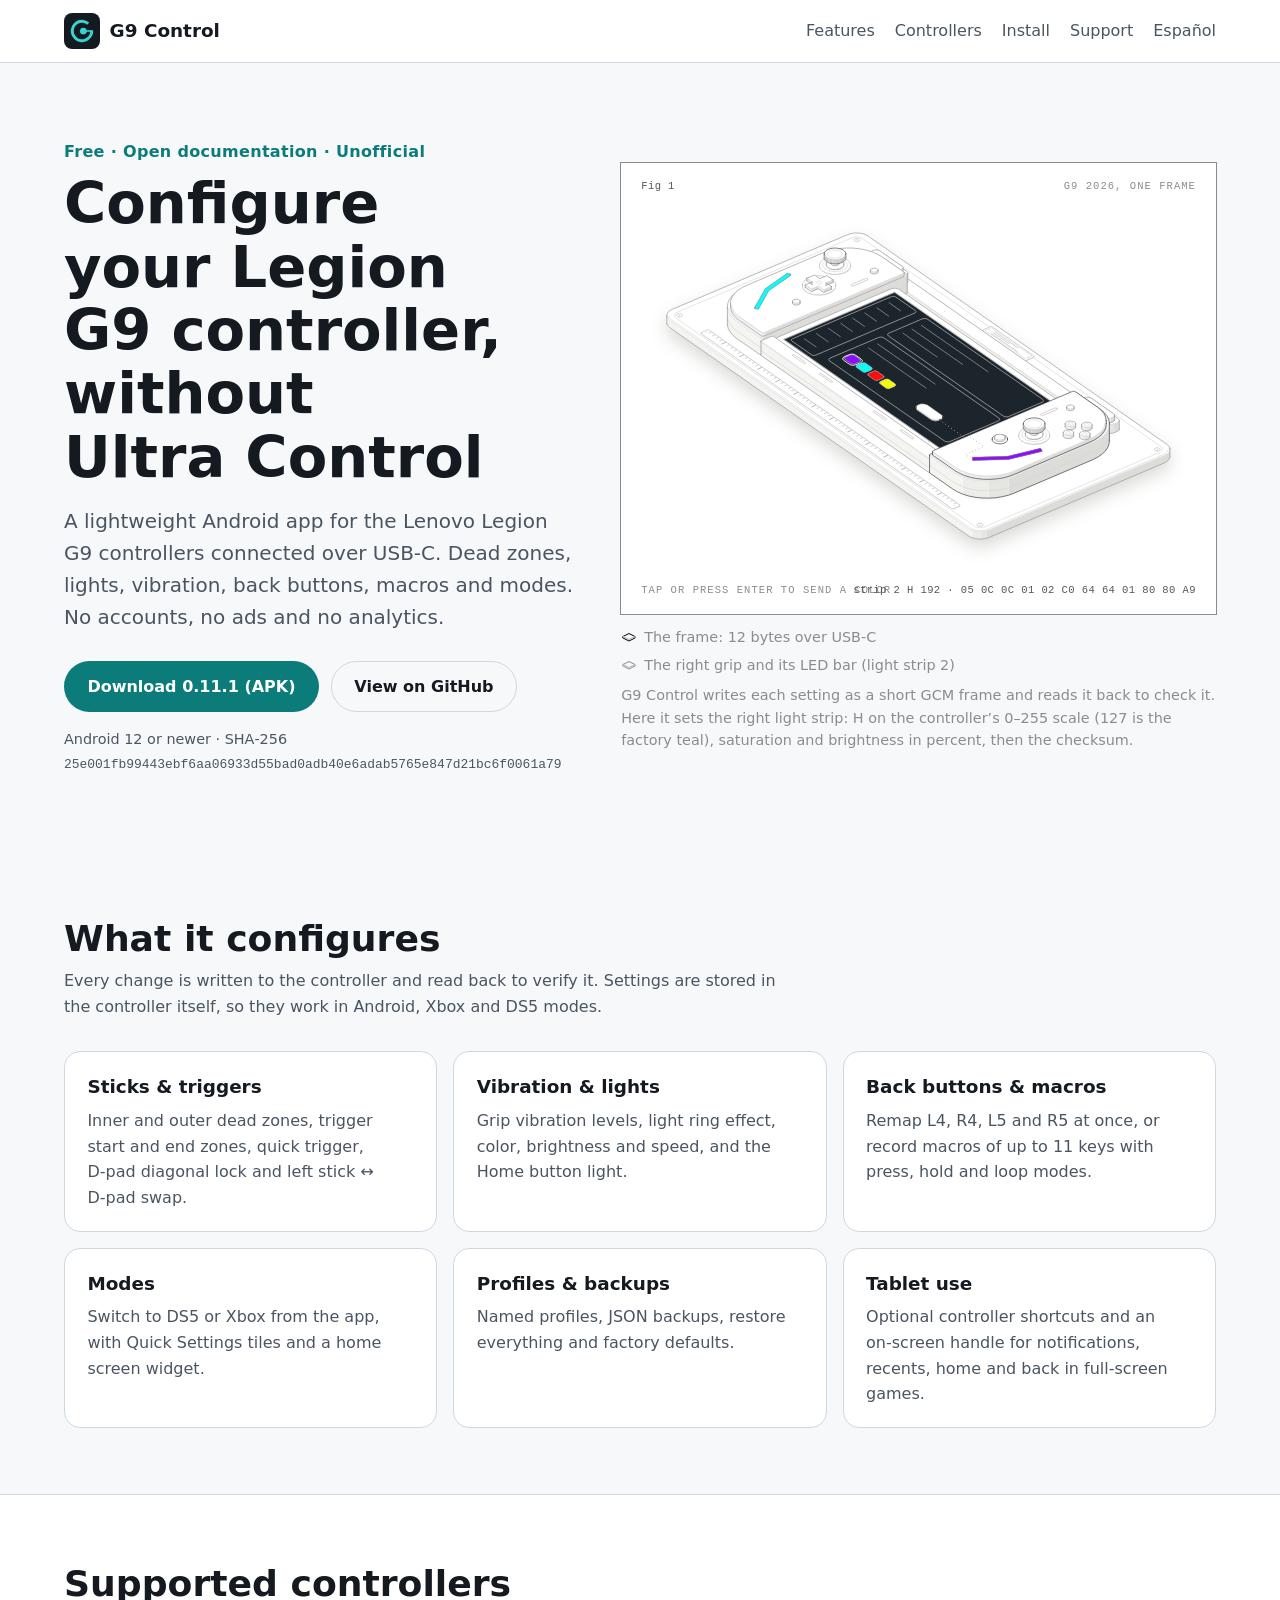
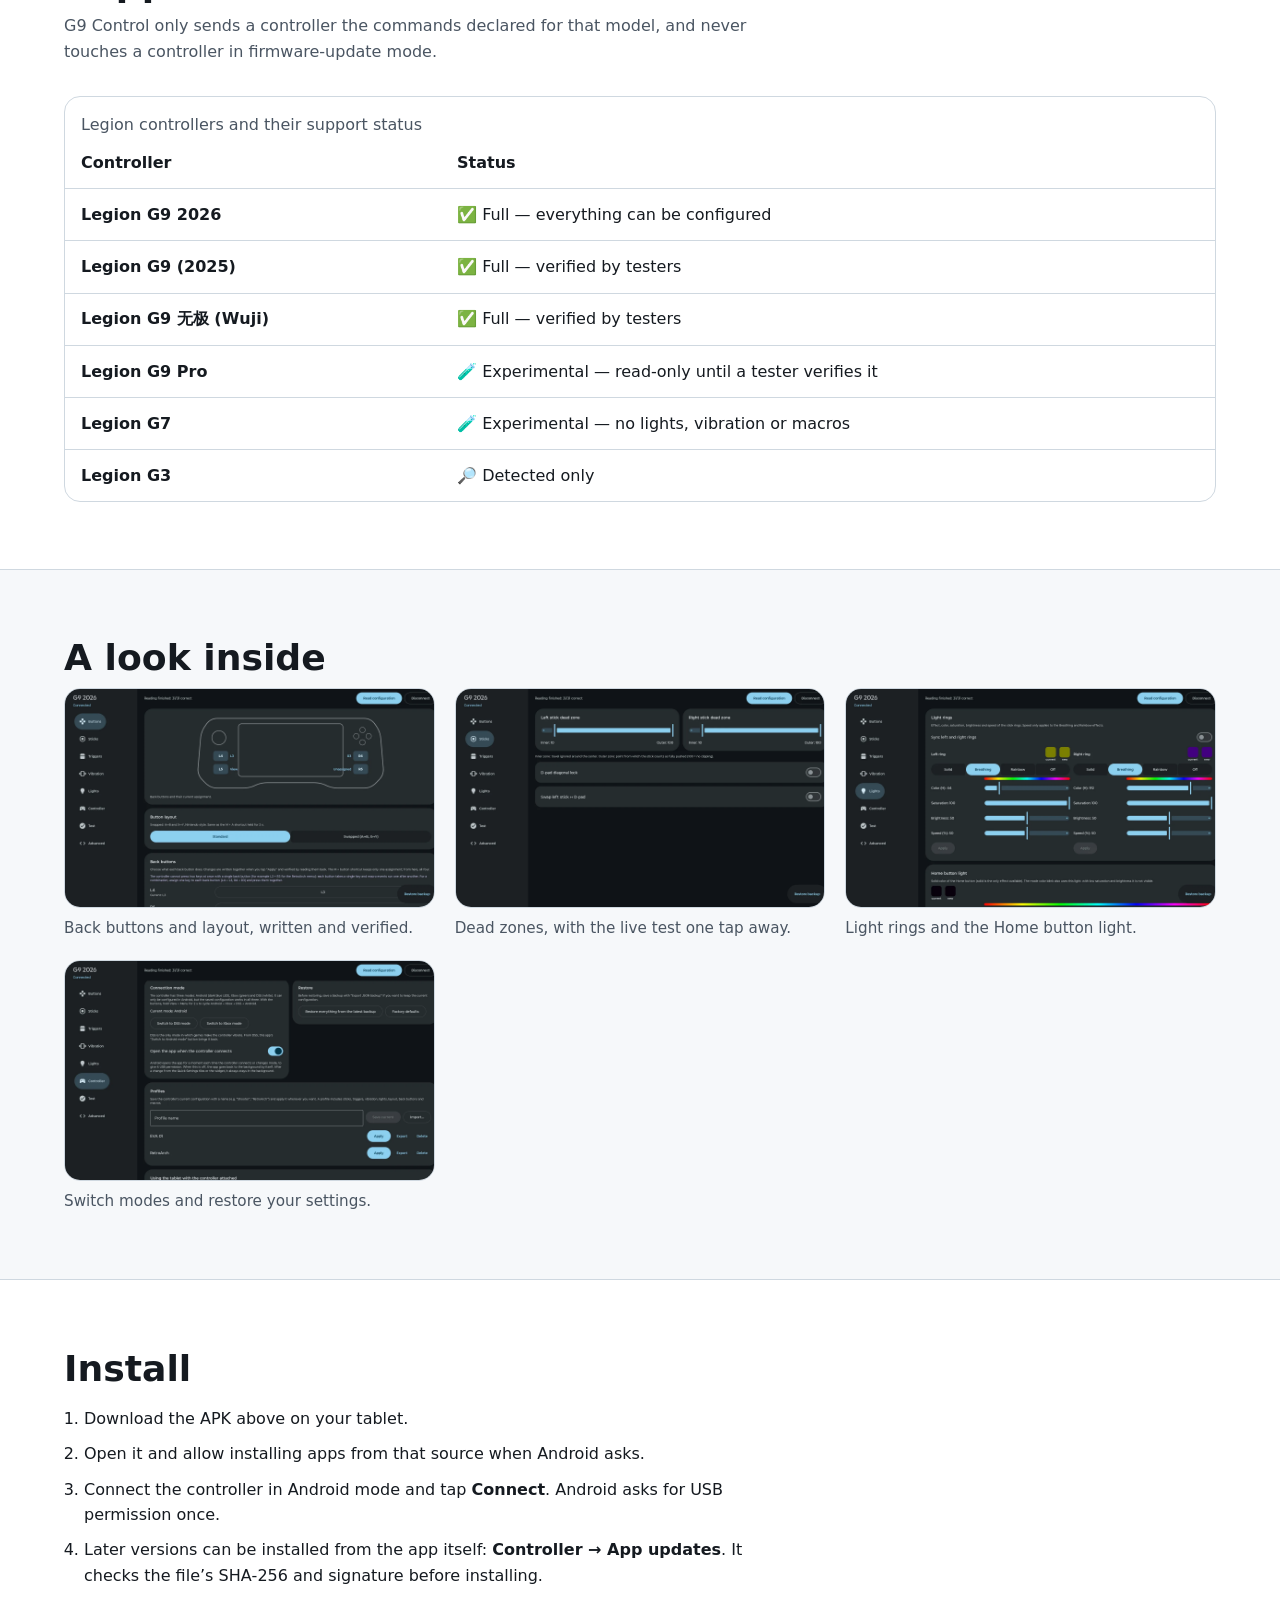
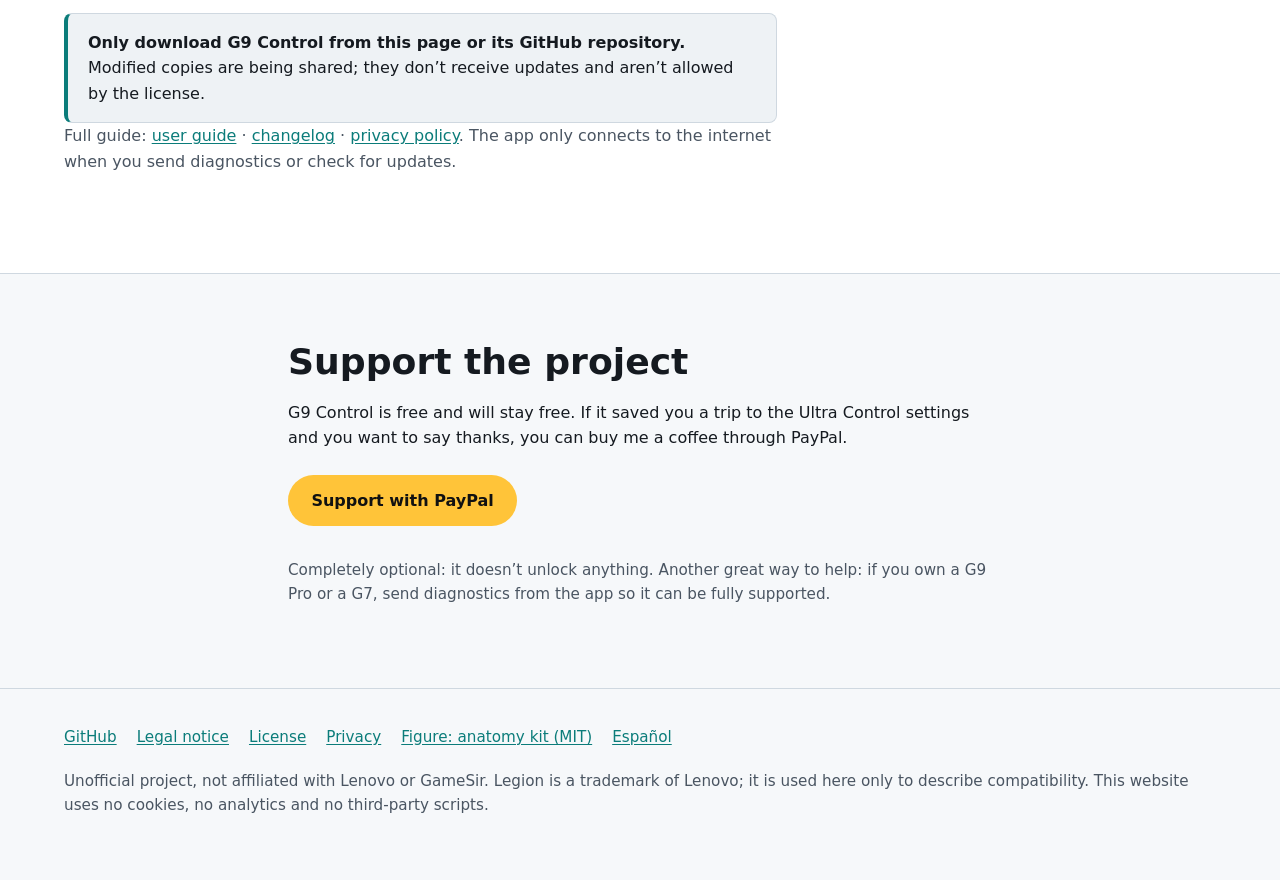
==== commit 1db8bafb: "Hero figure: USB-C on the right grip, no visible clip Co-Authored-By: Claude Opus 5.5 <noreply@anthr" ====
--- a/site/index.html
+++ b/site/index.html
@@ -55,7 +55,7 @@
         </div>
         <div class="hero-media">
           <!-- figura:begin -->
-          <div class="g9-iso iso"><figure class="iso-figure"><div class="iso-plate"><div class="iso-plate-corners" aria-hidden="true"><span class="iso-plate-corner" data-corner="fig">Fig 1</span><span class="iso-plate-corner" data-corner="title">G9 2026, one frame</span><span class="iso-plate-corner" data-corner="hint">Tap or press Enter to send a color</span><span class="iso-plate-corner" data-corner="readout" data-readout>strip 2 H 192 · 05 0C 0C 01 02 C0 64 64 01 80 80 A9</span></div><div class="iso-stage g9fig" tabindex="0" role="button" aria-label="Send the next color to the right grip's LED bar" data-lang="en"><svg xmlns="http://www.w3.org/2000/svg" class="iso-svg" viewBox="0 0 600 380" role="img" aria-label="A Legion G9 2026 controller with the tablet in it, lying on a bench mat. The controller is one shell: two grips joined by rails around the tablet, with the USB‑C clip on the left grip. Picking a color on the screen sends a configuration frame to the clip, along the near rail and into the right grip, and the diagonal LED bar on that grip changes to that color."><path class="iso-halo" d="M33.7 118.5L33.8 116.9L34.5 115.3L35.7 113.7L37.5 112.4L39.7 111.2L225 32.4L227.6 31.5L230.4 30.9L233.4 30.6L236.4 30.7L239.4 31L242.1 31.7L244.6 32.6L246.7 33.8L563 254.3L564.6 255.7L565.7 257.3L566.3 258.9L566.3 266.7L566.2 268.3L565.5 269.9L564.3 271.5L562.5 272.8L560.3 273.9L375 352.8L372.4 353.7L369.6 354.3L366.6 354.6L363.6 354.5L360.6 354.2L357.9 353.5L355.4 352.6L353.3 351.4L37 130.9L35.4 129.5L34.3 127.9L33.7 126.3Z"/><g class="iso-solid"><path class="iso-fill" d="M221.7 56.1L222.4 54.7L223.7 53.5L225.6 52.4L227.9 51.7L230.4 51.3L233.1 51.3L235.7 51.7L238 52.4L239.9 53.4L241.3 54.6L242 56L242 57.5L242 59.3L241.3 60.7L240 62L238.1 63L235.8 63.8L233.3 64.1L230.6 64.2L228 63.8L225.7 63.1L223.8 62.1L222.5 60.8L221.7 59.4L221.7 58Z"/><path class="iso-shade" data-shade="0" d="M238.1 63L235.8 63.8L235.8 61.9L238.1 61.2ZM242 59.3L241.3 60.7L241.3 58.9L242 57.5ZM241.3 60.7L240 62L240 60.2L241.3 58.9ZM240 62L238.1 63L238.1 61.2L240 60.2Z"/><path class="iso-shade" data-shade="1" d="M235.8 63.8L233.3 64.1L233.3 62.3L235.8 61.9ZM233.3 64.1L230.6 64.2L230.6 62.3L233.3 62.3Z"/><path class="iso-shade" data-shade="2" d="M230.6 64.2L228 63.8L228 62L230.6 62.3ZM228 63.8L225.7 63.1L225.7 61.3L228 62Z"/><path class="iso-shade" data-shade="3" d="M225.7 63.1L223.8 62.1L223.8 60.2L225.7 61.3ZM223.8 62.1L222.5 60.8L222.5 59L223.8 60.2ZM222.5 60.8L221.7 59.4L221.7 57.6L222.5 59ZM221.7 59.4L221.7 58L221.7 56.1L221.7 57.6Z"/><path class="iso-top" d="M238.1 61.2L235.8 61.9L233.3 62.3L230.6 62.3L228 62L225.7 61.3L223.8 60.2L222.5 59L221.7 57.6L221.7 56.1L222.4 54.7L223.7 53.5L225.6 52.4L227.9 51.7L230.4 51.3L233.1 51.3L235.7 51.7L238 52.4L239.9 53.4L241.3 54.6L242 56L242 57.5L241.3 58.9L240 60.2Z"/><path class="iso-line iso-crease" data-tone="faint" d="M242 57.5L241.3 58.9L240 60.2L238.1 61.2L235.8 61.9L233.3 62.3L230.6 62.3L228 62L225.7 61.3L223.8 60.2L222.5 59L221.7 57.6L221.7 56.1"/><path class="iso-line iso-edge" data-tone="lo" d="M221.7 56.1L222.4 54.7L223.7 53.5L225.6 52.4L227.9 51.7L230.4 51.3L233.1 51.3L235.7 51.7L238 52.4L239.9 53.4L241.3 54.6L242 56L242 57.5M242 59.3L241.3 60.7L240 62L238.1 63L235.8 63.8L233.3 64.1L230.6 64.2L228 63.8L225.7 63.1L223.8 62.1L222.5 60.8L221.7 59.4L221.7 58M221.7 56.1L221.7 58M242 57.5L242 59.3"/></g><g class="iso-solid"><path class="iso-fill" d="M223.9 52.9L224.4 51.8L225.4 50.8L226.9 50L228.7 49.4L230.7 49.1L232.8 49.1L234.9 49.4L236.7 49.9L238.2 50.7L239.3 51.7L239.8 52.8L239.8 54L239.8 57.4L239.3 58.5L238.3 59.5L236.8 60.3L235 60.9L233 61.2L230.9 61.2L228.8 60.9L227 60.3L225.5 59.5L224.5 58.5L223.9 57.4L223.9 56.3Z"/><path class="iso-shade" data-shade="0" d="M236.8 60.3L235 60.9L235 57.5L236.8 56.9ZM239.8 57.4L239.3 58.5L239.3 55.1L239.8 54ZM239.3 58.5L238.3 59.5L238.3 56.1L239.3 55.1ZM238.3 59.5L236.8 60.3L236.8 56.9L238.3 56.1Z"/><path class="iso-shade" data-shade="1" d="M235 60.9L233 61.2L233 57.8L235 57.5ZM233 61.2L230.9 61.2L230.9 57.8L233 57.8Z"/><path class="iso-shade" data-shade="2" d="M230.9 61.2L228.8 60.9L228.8 57.5L230.9 57.8ZM228.8 60.9L227 60.3L227 56.9L228.8 57.5Z"/><path class="iso-shade" data-shade="3" d="M227 60.3L225.5 59.5L225.5 56.1L227 56.9ZM225.5 59.5L224.5 58.5L224.5 55.2L225.5 56.1ZM224.5 58.5L223.9 57.4L223.9 54.1L224.5 55.2ZM223.9 57.4L223.9 56.3L223.9 52.9L223.9 54.1Z"/><path class="iso-top" d="M236.8 56.9L235 57.5L233 57.8L230.9 57.8L228.8 57.5L227 56.9L225.5 56.1L224.5 55.2L223.9 54.1L223.9 52.9L224.4 51.8L225.4 50.8L226.9 50L228.7 49.4L230.7 49.1L232.8 49.1L234.9 49.4L236.7 49.9L238.2 50.7L239.3 51.7L239.8 52.8L239.8 54L239.3 55.1L238.3 56.1Z"/><path class="iso-line iso-crease" data-tone="faint" d="M239.8 54L239.3 55.1L238.3 56.1L236.8 56.9L235 57.5L233 57.8L230.9 57.8L228.8 57.5L227 56.9L225.5 56.1L224.5 55.2L223.9 54.1L223.9 52.9"/><path class="iso-line iso-edge" data-tone="lo" d="M223.9 52.9L224.4 51.8L225.4 50.8L226.9 50L228.7 49.4L230.7 49.1L232.8 49.1L234.9 49.4L236.7 49.9L238.2 50.7L239.3 51.7L239.8 52.8L239.8 54M239.8 57.4L239.3 58.5L238.3 59.5L236.8 60.3L235 60.9L233 61.2L230.9 61.2L228.8 60.9L227 60.3L225.5 59.5L224.5 58.5L223.9 57.4L223.9 56.3M223.9 52.9L223.9 56.3M239.8 54L239.8 57.4"/></g><g class="iso-solid"><path class="iso-fill" d="M60.8 124.6L61.4 123.2L62.7 122L64.6 120.9L66.9 120.2L69.5 119.8L72.1 119.8L74.7 120.2L77 120.9L78.9 121.9L80.3 123.1L81 124.5L81 126L81 127.8L80.4 129.2L79.1 130.5L77.2 131.5L74.9 132.3L72.3 132.6L69.7 132.7L67.1 132.3L64.8 131.6L62.9 130.6L61.5 129.3L60.8 127.9L60.8 126.5Z"/><path class="iso-shade" data-shade="0" d="M77.2 131.5L74.9 132.3L74.9 130.4L77.2 129.7ZM81 127.8L80.4 129.2L80.4 127.4L81 126ZM80.4 129.2L79.1 130.5L79.1 128.7L80.4 127.4ZM79.1 130.5L77.2 131.5L77.2 129.7L79.1 128.7Z"/><path class="iso-shade" data-shade="1" d="M74.9 132.3L72.3 132.6L72.3 130.8L74.9 130.4ZM72.3 132.6L69.7 132.7L69.7 130.8L72.3 130.8Z"/><path class="iso-shade" data-shade="2" d="M69.7 132.7L67.1 132.3L67.1 130.5L69.7 130.8ZM67.1 132.3L64.8 131.6L64.8 129.8L67.1 130.5Z"/><path class="iso-shade" data-shade="3" d="M64.8 131.6L62.9 130.6L62.9 128.7L64.8 129.8ZM62.9 130.6L61.5 129.3L61.5 127.5L62.9 128.7ZM61.5 129.3L60.8 127.9L60.8 126.1L61.5 127.5ZM60.8 127.9L60.8 126.5L60.8 124.6L60.8 126.1Z"/><path class="iso-top" d="M77.2 129.7L74.9 130.4L72.3 130.8L69.7 130.8L67.1 130.5L64.8 129.8L62.9 128.7L61.5 127.5L60.8 126.1L60.8 124.6L61.4 123.2L62.7 122L64.6 120.9L66.9 120.2L69.5 119.8L72.1 119.8L74.7 120.2L77 120.9L78.9 121.9L80.3 123.1L81 124.5L81 126L80.4 127.4L79.1 128.7Z"/><path class="iso-line iso-crease" data-tone="faint" d="M81 126L80.4 127.4L79.1 128.7L77.2 129.7L74.9 130.4L72.3 130.8L69.7 130.8L67.1 130.5L64.8 129.8L62.9 128.7L61.5 127.5L60.8 126.1L60.8 124.6"/><path class="iso-line iso-edge" data-tone="lo" d="M60.8 124.6L61.4 123.2L62.7 122L64.6 120.9L66.9 120.2L69.5 119.8L72.1 119.8L74.7 120.2L77 120.9L78.9 121.9L80.3 123.1L81 124.5L81 126M81 127.8L80.4 129.2L79.1 130.5L77.2 131.5L74.9 132.3L72.3 132.6L69.7 132.7L67.1 132.3L64.8 131.6L62.9 130.6L61.5 129.3L60.8 127.9L60.8 126.5M60.8 124.6L60.8 126.5M81 126L81 127.8"/></g><g class="iso-solid"><path class="iso-fill" d="M62.9 121.4L63.4 120.3L64.5 119.3L65.9 118.5L67.8 117.9L69.8 117.6L71.9 117.6L73.9 117.9L75.7 118.4L77.2 119.2L78.3 120.2L78.9 121.3L78.9 122.5L78.9 125.8L78.4 127L77.3 128L75.9 128.8L74 129.3L72 129.7L69.9 129.7L67.9 129.4L66.1 128.8L64.6 128L63.5 127L62.9 125.9L62.9 124.8Z"/><path class="iso-shade" data-shade="0" d="M75.9 128.8L74 129.3L74 126L75.9 125.4ZM78.9 125.8L78.4 127L78.4 123.6L78.9 122.5ZM78.4 127L77.3 128L77.3 124.6L78.4 123.6ZM77.3 128L75.9 128.8L75.9 125.4L77.3 124.6Z"/><path class="iso-shade" data-shade="1" d="M74 129.3L72 129.7L72 126.3L74 126ZM72 129.7L69.9 129.7L69.9 126.3L72 126.3Z"/><path class="iso-shade" data-shade="2" d="M69.9 129.7L67.9 129.4L67.9 126L69.9 126.3ZM67.9 129.4L66.1 128.8L66.1 125.4L67.9 126Z"/><path class="iso-shade" data-shade="3" d="M66.1 128.8L64.6 128L64.6 124.6L66.1 125.4ZM64.6 128L63.5 127L63.5 123.7L64.6 124.6ZM63.5 127L62.9 125.9L62.9 122.5L63.5 123.7ZM62.9 125.9L62.9 124.8L62.9 121.4L62.9 122.5Z"/><path class="iso-top" d="M75.9 125.4L74 126L72 126.3L69.9 126.3L67.9 126L66.1 125.4L64.6 124.6L63.5 123.7L62.9 122.5L62.9 121.4L63.4 120.3L64.5 119.3L65.9 118.5L67.8 117.9L69.8 117.6L71.9 117.6L73.9 117.9L75.7 118.4L77.2 119.2L78.3 120.2L78.9 121.3L78.9 122.5L78.4 123.6L77.3 124.6Z"/><path class="iso-line iso-crease" data-tone="faint" d="M78.9 122.5L78.4 123.6L77.3 124.6L75.9 125.4L74 126L72 126.3L69.9 126.3L67.9 126L66.1 125.4L64.6 124.6L63.5 123.7L62.9 122.5L62.9 121.4"/><path class="iso-line iso-edge" data-tone="lo" d="M62.9 121.4L63.4 120.3L64.5 119.3L65.9 118.5L67.8 117.9L69.8 117.6L71.9 117.6L73.9 117.9L75.7 118.4L77.2 119.2L78.3 120.2L78.9 121.3L78.9 122.5M78.9 125.8L78.4 127L77.3 128L75.9 128.8L74 129.3L72 129.7L69.9 129.7L67.9 129.4L66.1 128.8L64.6 128L63.5 127L62.9 125.9L62.9 124.8M62.9 121.4L62.9 124.8M78.9 122.5L78.9 125.8"/></g><g class="iso-solid"><path class="iso-fill" d="M519 263.4L519.6 261.9L520.9 260.7L522.8 259.6L525.1 258.9L527.7 258.5L530.3 258.5L532.9 258.9L535.2 259.6L537.1 260.6L538.5 261.9L539.2 263.3L539.2 264.7L539.2 266.5L538.6 267.9L537.3 269.2L535.4 270.2L533.1 271L530.5 271.4L527.9 271.4L525.3 271L523 270.3L521.1 269.3L519.7 268L519 266.6L519 265.2Z"/><path class="iso-shade" data-shade="0" d="M535.4 270.2L533.1 271L533.1 269.2L535.4 268.4ZM539.2 266.5L538.6 267.9L538.6 266.1L539.2 264.7ZM538.6 267.9L537.3 269.2L537.3 267.4L538.6 266.1ZM537.3 269.2L535.4 270.2L535.4 268.4L537.3 267.4Z"/><path class="iso-shade" data-shade="1" d="M533.1 271L530.5 271.4L530.5 269.5L533.1 269.2ZM530.5 271.4L527.9 271.4L527.9 269.6L530.5 269.5Z"/><path class="iso-shade" data-shade="2" d="M527.9 271.4L525.3 271L525.3 269.2L527.9 269.6ZM525.3 271L523 270.3L523 268.5L525.3 269.2Z"/><path class="iso-shade" data-shade="3" d="M523 270.3L521.1 269.3L521.1 267.5L523 268.5ZM521.1 269.3L519.7 268L519.7 266.2L521.1 267.5ZM519.7 268L519 266.6L519 264.8L519.7 266.2ZM519 266.6L519 265.2L519 263.4L519 264.8Z"/><path class="iso-top" d="M535.4 268.4L533.1 269.2L530.5 269.5L527.9 269.6L525.3 269.2L523 268.5L521.1 267.5L519.7 266.2L519 264.8L519 263.4L519.6 261.9L520.9 260.7L522.8 259.6L525.1 258.9L527.7 258.5L530.3 258.5L532.9 258.9L535.2 259.6L537.1 260.6L538.5 261.9L539.2 263.3L539.2 264.7L538.6 266.1L537.3 267.4Z"/><path class="iso-line iso-crease" data-tone="faint" d="M539.2 264.7L538.6 266.1L537.3 267.4L535.4 268.4L533.1 269.2L530.5 269.5L527.9 269.6L525.3 269.2L523 268.5L521.1 267.5L519.7 266.2L519 264.8L519 263.4"/><path class="iso-line iso-edge" data-tone="lo" d="M519 263.4L519.6 261.9L520.9 260.7L522.8 259.6L525.1 258.9L527.7 258.5L530.3 258.5L532.9 258.9L535.2 259.6L537.1 260.6L538.5 261.9L539.2 263.3L539.2 264.7M539.2 266.5L538.6 267.9L537.3 269.2L535.4 270.2L533.1 271L530.5 271.4L527.9 271.4L525.3 271L523 270.3L521.1 269.3L519.7 268L519 266.6L519 265.2M519 263.4L519 265.2M539.2 264.7L539.2 266.5"/></g><g class="iso-solid"><path class="iso-fill" d="M521.1 260.1L521.6 259L522.7 258L524.1 257.2L526 256.6L528 256.3L530.1 256.3L532.1 256.6L533.9 257.2L535.4 258L536.5 258.9L537.1 260L537.1 261.2L537.1 264.6L536.6 265.7L535.5 266.7L534.1 267.5L532.2 268.1L530.2 268.4L528.1 268.4L526.1 268.1L524.3 267.5L522.8 266.7L521.7 265.7L521.1 264.6L521.1 263.5Z"/><path class="iso-shade" data-shade="0" d="M534.1 267.5L532.2 268.1L532.2 264.7L534.1 264.1ZM537.1 264.6L536.6 265.7L536.6 262.3L537.1 261.2ZM536.6 265.7L535.5 266.7L535.5 263.3L536.6 262.3ZM535.5 266.7L534.1 267.5L534.1 264.1L535.5 263.3Z"/><path class="iso-shade" data-shade="1" d="M532.2 268.1L530.2 268.4L530.2 265L532.2 264.7ZM530.2 268.4L528.1 268.4L528.1 265L530.2 265Z"/><path class="iso-shade" data-shade="2" d="M528.1 268.4L526.1 268.1L526.1 264.7L528.1 265ZM526.1 268.1L524.3 267.5L524.3 264.2L526.1 264.7Z"/><path class="iso-shade" data-shade="3" d="M524.3 267.5L522.8 266.7L522.8 263.4L524.3 264.2ZM522.8 266.7L521.7 265.7L521.7 262.4L522.8 263.4ZM521.7 265.7L521.1 264.6L521.1 261.3L521.7 262.4ZM521.1 264.6L521.1 263.5L521.1 260.1L521.1 261.3Z"/><path class="iso-top" d="M534.1 264.1L532.2 264.7L530.2 265L528.1 265L526.1 264.7L524.3 264.2L522.8 263.4L521.7 262.4L521.1 261.3L521.1 260.1L521.6 259L522.7 258L524.1 257.2L526 256.6L528 256.3L530.1 256.3L532.1 256.6L533.9 257.2L535.4 258L536.5 258.9L537.1 260L537.1 261.2L536.6 262.3L535.5 263.3Z"/><path class="iso-line iso-crease" data-tone="faint" d="M537.1 261.2L536.6 262.3L535.5 263.3L534.1 264.1L532.2 264.7L530.2 265L528.1 265L526.1 264.7L524.3 264.2L522.8 263.4L521.7 262.4L521.1 261.3L521.1 260.1"/><path class="iso-line iso-edge" data-tone="lo" d="M521.1 260.1L521.6 259L522.7 258L524.1 257.2L526 256.6L528 256.3L530.1 256.3L532.1 256.6L533.9 257.2L535.4 258L536.5 258.9L537.1 260L537.1 261.2M537.1 264.6L536.6 265.7L535.5 266.7L534.1 267.5L532.2 268.1L530.2 268.4L528.1 268.4L526.1 268.1L524.3 267.5L522.8 266.7L521.7 265.7L521.1 264.6L521.1 263.5M521.1 260.1L521.1 263.5M537.1 261.2L537.1 264.6"/></g><g class="iso-solid"><path class="iso-fill" d="M358 331.8L358.7 330.4L360 329.2L361.9 328.1L364.2 327.4L366.7 327L369.4 327L372 327.4L374.3 328.1L376.2 329.1L377.5 330.3L378.3 331.7L378.3 333.2L378.3 335L377.6 336.4L376.3 337.7L374.4 338.7L372.1 339.5L369.6 339.8L366.9 339.9L364.3 339.5L362 338.8L360.1 337.8L358.7 336.5L358 335.1L358 333.7Z"/><path class="iso-shade" data-shade="0" d="M374.4 338.7L372.1 339.5L372.1 337.6L374.4 336.9ZM378.3 335L377.6 336.4L377.6 334.6L378.3 333.2ZM377.6 336.4L376.3 337.7L376.3 335.9L377.6 334.6ZM376.3 337.7L374.4 338.7L374.4 336.9L376.3 335.9Z"/><path class="iso-shade" data-shade="1" d="M372.1 339.5L369.6 339.8L369.6 338L372.1 337.6ZM369.6 339.8L366.9 339.9L366.9 338L369.6 338Z"/><path class="iso-shade" data-shade="2" d="M366.9 339.9L364.3 339.5L364.3 337.7L366.9 338ZM364.3 339.5L362 338.8L362 337L364.3 337.7Z"/><path class="iso-shade" data-shade="3" d="M362 338.8L360.1 337.8L360.1 335.9L362 337ZM360.1 337.8L358.7 336.5L358.7 334.7L360.1 335.9ZM358.7 336.5L358 335.1L358 333.3L358.7 334.7ZM358 335.1L358 333.7L358 331.8L358 333.3Z"/><path class="iso-top" d="M374.4 336.9L372.1 337.6L369.6 338L366.9 338L364.3 337.7L362 337L360.1 335.9L358.7 334.7L358 333.3L358 331.8L358.7 330.4L360 329.2L361.9 328.1L364.2 327.4L366.7 327L369.4 327L372 327.4L374.3 328.1L376.2 329.1L377.5 330.3L378.3 331.7L378.3 333.2L377.6 334.6L376.3 335.9Z"/><path class="iso-line iso-crease" data-tone="faint" d="M378.3 333.2L377.6 334.6L376.3 335.9L374.4 336.9L372.1 337.6L369.6 338L366.9 338L364.3 337.7L362 337L360.1 335.9L358.7 334.7L358 333.3L358 331.8"/><path class="iso-line iso-edge" data-tone="lo" d="M358 331.8L358.7 330.4L360 329.2L361.9 328.1L364.2 327.4L366.7 327L369.4 327L372 327.4L374.3 328.1L376.2 329.1L377.5 330.3L378.3 331.7L378.3 333.2M378.3 335L377.6 336.4L376.3 337.7L374.4 338.7L372.1 339.5L369.6 339.8L366.9 339.9L364.3 339.5L362 338.8L360.1 337.8L358.7 336.5L358 335.1L358 333.7M358 331.8L358 333.7M378.3 333.2L378.3 335"/></g><g class="iso-solid"><path class="iso-fill" d="M360.2 328.6L360.7 327.5L361.7 326.5L363.2 325.7L365 325.1L367 324.8L369.1 324.8L371.2 325.1L373 325.6L374.5 326.5L375.5 327.4L376.1 328.5L376.1 329.7L376.1 333.1L375.6 334.2L374.6 335.2L373.1 336L371.3 336.6L369.3 336.9L367.2 336.9L365.1 336.6L363.3 336L361.8 335.2L360.7 334.2L360.2 333.1L360.2 332Z"/><path class="iso-shade" data-shade="0" d="M373.1 336L371.3 336.6L371.3 333.2L373.1 332.6ZM376.1 333.1L375.6 334.2L375.6 330.8L376.1 329.7ZM375.6 334.2L374.6 335.2L374.6 331.8L375.6 330.8ZM374.6 335.2L373.1 336L373.1 332.6L374.6 331.8Z"/><path class="iso-shade" data-shade="1" d="M371.3 336.6L369.3 336.9L369.3 333.5L371.3 333.2ZM369.3 336.9L367.2 336.9L367.2 333.5L369.3 333.5Z"/><path class="iso-shade" data-shade="2" d="M367.2 336.9L365.1 336.6L365.1 333.2L367.2 333.5ZM365.1 336.6L363.3 336L363.3 332.6L365.1 333.2Z"/><path class="iso-shade" data-shade="3" d="M363.3 336L361.8 335.2L361.8 331.8L363.3 332.6ZM361.8 335.2L360.7 334.2L360.7 330.9L361.8 331.8ZM360.7 334.2L360.2 333.1L360.2 329.8L360.7 330.9ZM360.2 333.1L360.2 332L360.2 328.6L360.2 329.8Z"/><path class="iso-top" d="M373.1 332.6L371.3 333.2L369.3 333.5L367.2 333.5L365.1 333.2L363.3 332.6L361.8 331.8L360.7 330.9L360.2 329.8L360.2 328.6L360.7 327.5L361.7 326.5L363.2 325.7L365 325.1L367 324.8L369.1 324.8L371.2 325.1L373 325.6L374.5 326.5L375.5 327.4L376.1 328.5L376.1 329.7L375.6 330.8L374.6 331.8Z"/><path class="iso-line iso-crease" data-tone="faint" d="M376.1 329.7L375.6 330.8L374.6 331.8L373.1 332.6L371.3 333.2L369.3 333.5L367.2 333.5L365.1 333.2L363.3 332.6L361.8 331.8L360.7 330.9L360.2 329.8L360.2 328.6"/><path class="iso-line iso-edge" data-tone="lo" d="M360.2 328.6L360.7 327.5L361.7 326.5L363.2 325.7L365 325.1L367 324.8L369.1 324.8L371.2 325.1L373 325.6L374.5 326.5L375.5 327.4L376.1 328.5L376.1 329.7M376.1 333.1L375.6 334.2L374.6 335.2L373.1 336L371.3 336.6L369.3 336.9L367.2 336.9L365.1 336.6L363.3 336L361.8 335.2L360.7 334.2L360.2 333.1L360.2 332M360.2 328.6L360.2 332M376.1 329.7L376.1 333.1"/></g><g class="iso-solid"><path class="iso-fill" d="M33.7 113.3L33.8 111.7L34.5 110.1L35.7 108.5L37.5 107.2L39.7 106.1L225 27.2L227.6 26.3L230.4 25.7L233.4 25.4L236.4 25.5L239.4 25.8L242.1 26.5L244.6 27.4L246.7 28.6L563 249.1L564.6 250.5L565.7 252.1L566.3 253.7L566.3 261.5L566.2 263.1L565.5 264.7L564.3 266.3L562.5 267.6L560.3 268.8L375 347.6L372.4 348.5L369.6 349.1L366.6 349.4L363.6 349.3L360.6 349L357.9 348.3L355.4 347.4L353.3 346.2L37 125.7L35.4 124.3L34.3 122.7L33.7 121.1Z"/><path class="iso-shade" data-shade="0" d="M566.3 261.5L566.2 263.1L566.2 255.3L566.3 253.7ZM566.2 263.1L565.5 264.7L565.5 257L566.2 255.3ZM565.5 264.7L564.3 266.3L564.3 258.5L565.5 257ZM564.3 266.3L562.5 267.6L562.5 259.8L564.3 258.5ZM562.5 267.6L560.3 268.8L560.3 261L562.5 259.8ZM560.3 268.8L375 347.6L375 339.8L560.3 261ZM375 347.6L372.4 348.5L372.4 340.7L375 339.8Z"/><path class="iso-shade" data-shade="1" d="M372.4 348.5L369.6 349.1L369.6 341.3L372.4 340.7ZM369.6 349.1L366.6 349.4L366.6 341.6L369.6 341.3Z"/><path class="iso-shade" data-shade="2" d="M366.6 349.4L363.6 349.3L363.6 341.6L366.6 341.6ZM363.6 349.3L360.6 349L360.6 341.2L363.6 341.6ZM360.6 349L357.9 348.3L357.9 340.5L360.6 341.2Z"/><path class="iso-shade" data-shade="3" d="M357.9 348.3L355.4 347.4L355.4 339.6L357.9 340.5ZM355.4 347.4L353.3 346.2L353.3 338.4L355.4 339.6ZM353.3 346.2L37 125.7L37 117.9L353.3 338.4ZM37 125.7L35.4 124.3L35.4 116.5L37 117.9ZM35.4 124.3L34.3 122.7L34.3 115L35.4 116.5ZM34.3 122.7L33.7 121.1L33.7 113.3L34.3 115Z"/><path class="iso-top" d="M563 249.1L564.6 250.5L565.7 252.1L566.3 253.7L566.2 255.3L565.5 257L564.3 258.5L562.5 259.8L560.3 261L375 339.8L372.4 340.7L369.6 341.3L366.6 341.6L363.6 341.6L360.6 341.2L357.9 340.5L355.4 339.6L353.3 338.4L37 117.9L35.4 116.5L34.3 115L33.7 113.3L33.8 111.7L34.5 110.1L35.7 108.5L37.5 107.2L39.7 106.1L225 27.2L227.6 26.3L230.4 25.7L233.4 25.4L236.4 25.5L239.4 25.8L242.1 26.5L244.6 27.4L246.7 28.6Z"/><path class="iso-line iso-crease" data-tone="faint" d="M566.3 253.7L566.2 255.3L565.5 257L564.3 258.5L562.5 259.8L560.3 261L375 339.8L372.4 340.7L369.6 341.3L366.6 341.6L363.6 341.6L360.6 341.2L357.9 340.5L355.4 339.6L353.3 338.4L37 117.9L35.4 116.5L34.3 115L33.7 113.3"/><path class="iso-line iso-bevel" data-tone="faint" d="M566.3 253.7L564 255.2L563.5 256.6L562.4 257.9L560.9 259.1L558.9 260.1L373.8 338.9L371.5 339.7L369 340.2L366.5 340.4L363.9 340.4L361.3 340.1L358.9 339.5L356.8 338.7L354.9 337.6L38.8 117.2L37.3 116L36.4 114.6L33.7 113.3"/><path class="iso-line iso-edge" data-tone="mid" d="M33.7 113.3L33.8 111.7L34.5 110.1L35.7 108.5L37.5 107.2L39.7 106.1L225 27.2L227.6 26.3L230.4 25.7L233.4 25.4L236.4 25.5L239.4 25.8L242.1 26.5L244.6 27.4L246.7 28.6L563 249.1L564.6 250.5L565.7 252.1L566.3 253.7M566.3 261.5L566.2 263.1L565.5 264.7L564.3 266.3L562.5 267.6L560.3 268.8L375 347.6L372.4 348.5L369.6 349.1L366.6 349.4L363.6 349.3L360.6 349L357.9 348.3L355.4 347.4L353.3 346.2L37 125.7L35.4 124.3L34.3 122.7L33.7 121.1M566.3 253.7L566.3 261.5M33.7 113.3L33.7 121.1"/></g><path class="iso-line" data-tone="faint" d="M556.9 251.7L557.7 252.4L558.3 253.2L558.5 254L558.5 254.8L558.2 255.6L557.6 256.4L556.7 257.1L555.6 257.6L370.2 336.5L369 337L367.5 337.3L366 337.4L364.5 337.4L363.1 337.2L361.7 336.9L360.4 336.4L359.4 335.8L43.1 115.3L42.3 114.6L41.7 113.8L41.5 113L41.5 112.2L41.8 111.4L42.4 110.6L43.3 109.9L44.4 109.4L229.8 30.5L231 30.1L232.5 29.8L234 29.6L235.5 29.6L236.9 29.8L238.3 30.2L239.6 30.6L240.6 31.2Z"/><path class="iso-line" data-tone="lo" d="M236.7 34L235.6 34.3L234.4 34.3L233.3 34.1L232.4 33.7L231.8 33.1L231.7 32.4L232.1 31.8L232.9 31.3L234 31L235.2 31L236.3 31.2L237.2 31.6L237.8 32.2L237.9 32.9L237.5 33.5ZM554.9 255.8L553.8 256.1L552.6 256.1L551.5 255.9L550.6 255.5L550 254.9L549.9 254.3L550.3 253.6L551.1 253.1L552.2 252.8L553.4 252.8L554.5 253L555.4 253.4L556 254L556.1 254.7L555.7 255.3ZM48.9 113.9L47.8 114.2L46.6 114.2L45.5 114L44.6 113.6L44 113L43.9 112.3L44.3 111.7L45.1 111.2L46.2 110.9L47.4 110.9L48.5 111.1L49.4 111.5L50 112.1L50.1 112.8L49.7 113.4ZM367.1 335.7L366 336L364.8 336L363.7 335.8L362.8 335.4L362.2 334.8L362.1 334.2L362.5 333.5L363.3 333L364.4 332.8L365.6 332.7L366.7 332.9L367.6 333.3L368.2 333.9L368.3 334.6L367.9 335.2Z"/><g class="iso-dots" data-tone="mid"><circle cx="234.8" cy="32.6" r="0.5"/><circle cx="553" cy="254.5" r="0.5"/><circle cx="47" cy="112.6" r="0.5"/><circle cx="365.2" cy="334.4" r="0.5"/></g><g class="iso-solid"><path class="iso-fill" d="M70.3 131.3L70.4 130.8L70.9 130.5L76.4 128.2L77.1 128L77.9 128L78.6 128.3L343.4 312.9L343.7 313.3L343.7 314.1L343.6 314.5L343.1 314.9L337.7 317.2L336.9 317.4L336.1 317.3L335.5 317.1L70.6 132.4L70.3 132Z"/><path class="iso-shade" data-shade="0" d="M343.7 314.1L343.6 314.5L343.6 313.8L343.7 313.3ZM343.6 314.5L343.1 314.9L343.1 314.1L343.6 313.8ZM343.1 314.9L337.7 317.2L337.7 316.4L343.1 314.1Z"/><path class="iso-shade" data-shade="1" d="M337.7 317.2L336.9 317.4L336.9 316.6L337.7 316.4Z"/><path class="iso-shade" data-shade="2" d="M336.9 317.4L336.1 317.3L336.1 316.6L336.9 316.6Z"/><path class="iso-shade" data-shade="3" d="M336.1 317.3L335.5 317.1L335.5 316.3L336.1 316.6ZM335.5 317.1L70.6 132.4L70.6 131.7L335.5 316.3ZM70.6 132.4L70.3 132L70.3 131.3L70.6 131.7Z"/><path class="iso-top" d="M343.4 312.9L343.7 313.3L343.6 313.8L343.1 314.1L337.7 316.4L336.9 316.6L336.1 316.6L335.5 316.3L70.6 131.7L70.3 131.3L70.4 130.8L70.9 130.5L76.4 128.2L77.1 128L77.9 128L78.6 128.3Z"/><path class="iso-line iso-edge" data-tone="lo" d="M70.3 131.3L70.4 130.8L70.9 130.5L76.4 128.2L77.1 128L77.9 128L78.6 128.3L343.4 312.9L343.7 313.3M343.7 314.1L343.6 314.5L343.1 314.9L337.7 317.2L336.9 317.4L336.1 317.3L335.5 317.1L70.6 132.4L70.3 132M343.7 313.3L343.7 314.1M70.3 131.3L70.3 132"/></g><path class="iso-line" data-tone="lo" d="M80.7 130.6L78.5 131.5M84.5 133.3L82.3 134.2M88.3 135.9L86.1 136.8M92.1 138.6L89.9 139.5M99.7 143.9L97.5 144.8M103.5 146.5L101.4 147.5M107.4 149.2L105.2 150.1M111.2 151.9L109 152.8M118.8 157.2L116.6 158.1M122.6 159.8L120.4 160.8M126.4 162.5L124.2 163.4M130.2 165.1L128 166.1M137.8 170.4L135.7 171.4M141.7 173.1L139.5 174M145.5 175.8L143.3 176.7M149.3 178.4L147.1 179.4M156.9 183.7L154.7 184.7M160.7 186.4L158.5 187.3M164.5 189L162.3 190M168.3 191.7L166.1 192.6M176 197L173.8 197.9M179.8 199.7L177.6 200.6M183.6 202.3L181.4 203.3M187.4 205L185.2 205.9M195 210.3L192.8 211.2M198.8 213L196.6 213.9M202.6 215.6L200.4 216.5M206.4 218.3L204.2 219.2M214.1 223.6L211.9 224.5M217.9 226.2L215.7 227.2M221.7 228.9L219.5 229.8M225.5 231.5L223.3 232.5M233.1 236.9L230.9 237.8M236.9 239.5L234.7 240.5M240.7 242.2L238.5 243.1M244.5 244.8L242.4 245.8M252.2 250.1L250 251.1M256 252.8L253.8 253.7M259.8 255.5L257.6 256.4M263.6 258.1L261.4 259M271.2 263.4L269 264.4M275 266.1L272.8 267M278.8 268.7L276.7 269.7M282.7 271.4L280.5 272.3M290.3 276.7L288.1 277.6M294.1 279.4L291.9 280.3M297.9 282L295.7 283M301.7 284.7L299.5 285.6M309.3 290L307.1 290.9M313.1 292.6L310.9 293.6M317 295.3L314.8 296.2M320.8 298L318.6 298.9M328.4 303.3L326.2 304.2M332.2 305.9L330 306.9M336 308.6L333.8 309.5M339.8 311.2L337.6 312.2"/><path class="iso-line" data-tone="mid" d="M95.9 141.2L91.8 143M115 154.5L110.8 156.3M134 167.8L129.9 169.6M153.1 181.1L148.9 182.8M172.1 194.4L168 196.1M191.2 207.6L187.1 209.4M210.3 220.9L206.1 222.7M229.3 234.2L225.2 236M248.4 247.5L244.2 249.3M267.4 260.8L263.3 262.5M286.5 274.1L282.3 275.8M305.5 287.3L301.4 289.1M324.6 300.6L320.4 302.4"/><g class="iso-dots" data-tone="mid"><circle cx="75.6" cy="130.6" r="0.42"/><circle cx="338.6" cy="313.9" r="0.42"/></g><g class="iso-solid"><path class="iso-fill" d="M368.1 128.6L368.3 128.1L368.8 127.6L375.7 124.7L376.5 124.5L377.5 124.6L378.3 124.9L421.7 155.2L422.1 155.7L422.1 156.6L422 157.1L421.4 157.5L414.6 160.4L413.7 160.6L412.7 160.6L412 160.3L368.5 130L368.1 129.5Z"/><path class="iso-shade" data-shade="0" d="M422.1 156.6L422 157.1L422 156.2L422.1 155.7ZM422 157.1L421.4 157.5L421.4 156.6L422 156.2ZM421.4 157.5L414.6 160.4L414.6 159.5L421.4 156.6Z"/><path class="iso-shade" data-shade="1" d="M414.6 160.4L413.7 160.6L413.7 159.7L414.6 159.5Z"/><path class="iso-shade" data-shade="2" d="M413.7 160.6L412.7 160.6L412.7 159.7L413.7 159.7Z"/><path class="iso-shade" data-shade="3" d="M412.7 160.6L412 160.3L412 159.3L412.7 159.7ZM412 160.3L368.5 130L368.5 129.1L412 159.3ZM368.5 130L368.1 129.5L368.1 128.6L368.5 129.1Z"/><path class="iso-top" d="M421.7 155.2L422.1 155.7L422 156.2L421.4 156.6L414.6 159.5L413.7 159.7L412.7 159.7L412 159.3L368.5 129.1L368.1 128.6L368.3 128.1L368.8 127.6L375.7 124.7L376.5 124.5L377.5 124.6L378.3 124.9Z"/><path class="iso-line iso-edge" data-tone="lo" d="M368.1 128.6L368.3 128.1L368.8 127.6L375.7 124.7L376.5 124.5L377.5 124.6L378.3 124.9L421.7 155.2L422.1 155.7M422.1 156.6L422 157.1L421.4 157.5L414.6 160.4L413.7 160.6L412.7 160.6L412 160.3L368.5 130L368.1 129.5M422.1 155.7L422.1 156.6M368.1 128.6L368.1 129.5"/></g><path class="iso-line" data-tone="faint" d="M419.8 155.8L413.5 158.5L370.4 128.5L376.8 125.8Z"/><path class="iso-line" data-tone="lo" data-free="" d="M380.9 130L405.6 147.3"/><path class="iso-line" data-tone="lo" data-free="" d="M378.9 130.8L396.1 142.8"/><path class="iso-line" data-tone="lo" data-free="" d="M377 131.7L405.5 151.6"/><g class="iso-dots" data-tone="mid"><circle cx="374.2" cy="127.5" r="0.4"/><circle cx="416.1" cy="156.7" r="0.4"/></g><path class="iso-halo g9-blur" d="M104.7 122L104.8 118.7L106.1 115.5L108.6 112.4L112.1 109.7L116.5 107.5L209.1 68L214.3 66.3L219.9 65.1L225.9 64.5L232 64.6L237.9 65.3L243.4 66.6L248.4 68.5L252.6 70.9L488.9 235.6L492.1 238.4L494.3 241.5L495.3 244.8L495.3 244.9L495.2 248.2L493.9 251.4L491.4 254.4L487.9 257.1L483.5 259.4L390.9 298.9L385.7 300.6L380.1 301.8L374.1 302.4L368 302.3L362.1 301.6L356.6 300.3L351.6 298.4L347.4 296L111.1 131.3L107.9 128.5L105.7 125.4L104.7 122.1Z"/><g class="iso-solid"><path class="iso-fill" d="M199.8 163.3L200.3 162.4L201.5 161.6L291.8 123.2L293.4 122.8L295.2 122.7L296.9 123L298.3 123.7L304 127.6L304.8 128.5L304.9 129.5L304.9 133.4L304.4 134.3L303.2 135.1L213 173.5L211.3 173.9L209.5 174L207.8 173.7L206.4 173.1L200.7 169.1L199.9 168.2L199.8 167.2Z"/><path class="iso-shade" data-shade="0" d="M304.9 133.4L304.4 134.3L304.4 130.4L304.9 129.5ZM304.4 134.3L303.2 135.1L303.2 131.2L304.4 130.4ZM303.2 135.1L213 173.5L213 169.6L303.2 131.2Z"/><path class="iso-shade" data-shade="1" d="M213 173.5L211.3 173.9L211.3 170L213 169.6ZM211.3 173.9L209.5 174L209.5 170.1L211.3 170Z"/><path class="iso-shade" data-shade="2" d="M209.5 174L207.8 173.7L207.8 169.8L209.5 170.1Z"/><path class="iso-shade" data-shade="3" d="M207.8 173.7L206.4 173.1L206.4 169.2L207.8 169.8ZM206.4 173.1L200.7 169.1L200.7 165.2L206.4 169.2ZM200.7 169.1L199.9 168.2L199.9 164.3L200.7 165.2ZM199.9 168.2L199.8 167.2L199.8 163.3L199.9 164.3Z"/><path class="iso-top" d="M304 127.6L304.8 128.5L304.9 129.5L304.4 130.4L303.2 131.2L213 169.6L211.3 170L209.5 170.1L207.8 169.8L206.4 169.2L200.7 165.2L199.9 164.3L199.8 163.3L200.3 162.4L201.5 161.6L291.8 123.2L293.4 122.8L295.2 122.7L296.9 123L298.3 123.7Z"/><path class="iso-line iso-crease" data-tone="faint" d="M304.9 129.5L304.4 130.4L303.2 131.2L213 169.6L211.3 170L209.5 170.1L207.8 169.8L206.4 169.2L200.7 165.2L199.9 164.3L199.8 163.3"/><path class="iso-line iso-bevel" data-tone="faint" d="M304.9 129.5L303.7 130.2L302.7 130.9L212.5 169.2L211.1 169.6L209.6 169.7L208.2 169.4L207 168.9L201.4 164.9L200.7 164.2L199.8 163.3"/><path class="iso-line iso-edge" data-tone="lo" d="M199.8 163.3L200.3 162.4L201.5 161.6L291.8 123.2L293.4 122.8L295.2 122.7L296.9 123L298.3 123.7L304 127.6L304.8 128.5L304.9 129.5M304.9 133.4L304.4 134.3L303.2 135.1L213 173.5L211.3 173.9L209.5 174L207.8 173.7L206.4 173.1L200.7 169.1L199.9 168.2L199.8 167.2M304.9 129.5L304.9 133.4M199.8 163.3L199.8 167.2"/></g><g class="iso-solid"><path class="iso-fill" d="M295.1 229.7L295.6 228.8L296.8 228L387 189.6L388.7 189.2L390.5 189.1L392.2 189.4L393.6 190.1L399.3 194.1L400.1 194.9L400.2 195.9L400.2 199.8L399.7 200.8L398.5 201.5L308.2 239.9L306.6 240.3L304.8 240.4L303.1 240.1L301.7 239.5L296 235.5L295.2 234.6L295.1 233.6Z"/><path class="iso-shade" data-shade="0" d="M400.2 199.8L399.7 200.8L399.7 196.9L400.2 195.9ZM399.7 200.8L398.5 201.5L398.5 197.6L399.7 196.9ZM398.5 201.5L308.2 239.9L308.2 236L398.5 197.6Z"/><path class="iso-shade" data-shade="1" d="M308.2 239.9L306.6 240.3L306.6 236.5L308.2 236ZM306.6 240.3L304.8 240.4L304.8 236.5L306.6 236.5Z"/><path class="iso-shade" data-shade="2" d="M304.8 240.4L303.1 240.1L303.1 236.2L304.8 236.5Z"/><path class="iso-shade" data-shade="3" d="M303.1 240.1L301.7 239.5L301.7 235.6L303.1 236.2ZM301.7 239.5L296 235.5L296 231.6L301.7 235.6ZM296 235.5L295.2 234.6L295.2 230.7L296 231.6ZM295.2 234.6L295.1 233.6L295.1 229.7L295.2 230.7Z"/><path class="iso-top" d="M399.3 194.1L400.1 194.9L400.2 195.9L399.7 196.9L398.5 197.6L308.2 236L306.6 236.5L304.8 236.5L303.1 236.2L301.7 235.6L296 231.6L295.2 230.7L295.1 229.7L295.6 228.8L296.8 228L387 189.6L388.7 189.2L390.5 189.1L392.2 189.4L393.6 190.1Z"/><path class="iso-line iso-crease" data-tone="faint" d="M400.2 195.9L399.7 196.9L398.5 197.6L308.2 236L306.6 236.5L304.8 236.5L303.1 236.2L301.7 235.6L296 231.6L295.2 230.7L295.1 229.7"/><path class="iso-line iso-bevel" data-tone="faint" d="M400.2 195.9L399 196.7L397.9 197.3L307.8 235.7L306.4 236L304.9 236.1L303.5 235.8L302.3 235.3L296.7 231.4L295.9 230.6L295.1 229.7"/><path class="iso-line iso-edge" data-tone="lo" d="M295.1 229.7L295.6 228.8L296.8 228L387 189.6L388.7 189.2L390.5 189.1L392.2 189.4L393.6 190.1L399.3 194.1L400.1 194.9L400.2 195.9M400.2 199.8L399.7 200.8L398.5 201.5L308.2 239.9L306.6 240.3L304.8 240.4L303.1 240.1L301.7 239.5L296 235.5L295.2 234.6L295.1 233.6M400.2 195.9L400.2 199.8M295.1 229.7L295.1 233.6"/></g><g class="iso-solid"><path class="iso-fill" d="M276 79.4L276.3 78.9L276.9 78.5L286.7 74.4L287.5 74.2L288.4 74.1L289.2 74.3L289.9 74.6L466.2 197.5L466.6 197.9L466.6 198.4L466.6 212.7L466.4 213.1L465.8 213.5L456 217.7L455.2 217.9L454.3 217.9L453.4 217.8L452.8 217.4L276.5 94.6L276.1 94.1L276 93.6Z"/><path class="iso-shade" data-shade="0" d="M466.6 212.7L466.4 213.1L466.4 198.9L466.6 198.4ZM466.4 213.1L465.8 213.5L465.8 199.2L466.4 198.9ZM465.8 213.5L456 217.7L456 203.4L465.8 199.2Z"/><path class="iso-shade" data-shade="1" d="M456 217.7L455.2 217.9L455.2 203.6L456 203.4ZM455.2 217.9L454.3 217.9L454.3 203.6L455.2 203.6Z"/><path class="iso-shade" data-shade="2" d="M454.3 217.9L453.4 217.8L453.4 203.5L454.3 203.6Z"/><path class="iso-shade" data-shade="3" d="M453.4 217.8L452.8 217.4L452.8 203.2L453.4 203.5ZM452.8 217.4L276.5 94.6L276.5 80.3L452.8 203.2ZM276.5 94.6L276.1 94.1L276.1 79.9L276.5 80.3ZM276.1 94.1L276 93.6L276 79.4L276.1 79.9Z"/><path class="iso-top" d="M466.2 197.5L466.6 197.9L466.6 198.4L466.4 198.9L465.8 199.2L456 203.4L455.2 203.6L454.3 203.6L453.4 203.5L452.8 203.2L276.5 80.3L276.1 79.9L276 79.4L276.3 78.9L276.9 78.5L286.7 74.4L287.5 74.2L288.4 74.1L289.2 74.3L289.9 74.6Z"/><path class="iso-line iso-crease" data-tone="faint" d="M466.6 198.4L466.4 198.9L465.8 199.2L456 203.4L455.2 203.6L454.3 203.6L453.4 203.5L452.8 203.2L276.5 80.3L276.1 79.9L276 79.4"/><path class="iso-line iso-bevel" data-tone="faint" d="M466.6 198.4L465.5 198.6L465.1 198.9L455.5 203L455 203.1L454.4 203.1L453.9 203L453.4 202.8L277.3 80L277 79.7L276 79.4"/><path class="iso-line iso-edge" data-tone="mid" d="M276 79.4L276.3 78.9L276.9 78.5L286.7 74.4L287.5 74.2L288.4 74.1L289.2 74.3L289.9 74.6L466.2 197.5L466.6 197.9L466.6 198.4M466.6 212.7L466.4 213.1L465.8 213.5L456 217.7L455.2 217.9L454.3 217.9L453.4 217.8L452.8 217.4L276.5 94.6L276.1 94.1L276 93.6M466.6 198.4L466.6 212.7M276 79.4L276 93.6"/></g><g class="iso-dots" data-tone="mid"><circle cx="327.5" cy="108.3" r="0.45"/></g><g class="iso-dots" data-tone="mid"><circle cx="415.2" cy="169.4" r="0.45"/></g><g class="iso-solid"><path class="iso-fill" d="M245.8 49.2L246.5 48.1L247.9 47.3L251.5 45.7L253.4 45.2L255.5 45.1L257.5 45.5L259.1 46.2L287.7 66.1L288.7 67.2L288.8 68.3L288.8 77.4L288.2 78.5L286.8 79.4L283.1 80.9L281.2 81.4L279.1 81.5L277.1 81.2L275.5 80.4L246.9 60.5L246 59.5L245.8 58.3Z"/><path class="iso-shade" data-shade="0" d="M288.8 77.4L288.2 78.5L288.2 69.4L288.8 68.3ZM288.2 78.5L286.8 79.4L286.8 70.3L288.2 69.4ZM286.8 79.4L283.1 80.9L283.1 71.8L286.8 70.3Z"/><path class="iso-shade" data-shade="1" d="M283.1 80.9L281.2 81.4L281.2 72.4L283.1 71.8ZM281.2 81.4L279.1 81.5L279.1 72.4L281.2 72.4Z"/><path class="iso-shade" data-shade="2" d="M279.1 81.5L277.1 81.2L277.1 72.1L279.1 72.4Z"/><path class="iso-shade" data-shade="3" d="M277.1 81.2L275.5 80.4L275.5 71.3L277.1 72.1ZM275.5 80.4L246.9 60.5L246.9 51.4L275.5 71.3ZM246.9 60.5L246 59.5L246 50.4L246.9 51.4ZM246 59.5L245.8 58.3L245.8 49.2L246 50.4Z"/><path class="iso-top" d="M287.7 66.1L288.7 67.2L288.8 68.3L288.2 69.4L286.8 70.3L283.1 71.8L281.2 72.4L279.1 72.4L277.1 72.1L275.5 71.3L246.9 51.4L246 50.4L245.8 49.2L246.5 48.1L247.9 47.3L251.5 45.7L253.4 45.2L255.5 45.1L257.5 45.5L259.1 46.2Z"/><path class="iso-line iso-crease" data-tone="faint" d="M288.8 68.3L288.2 69.4L286.8 70.3L283.1 71.8L281.2 72.4L279.1 72.4L277.1 72.1L275.5 71.3L246.9 51.4L246 50.4L245.8 49.2"/><path class="iso-line iso-bevel" data-tone="faint" d="M288.8 68.3L287.6 69.2L286.3 70L282.8 71.6L281.1 72L279.2 72.1L277.4 71.8L276 71.1L247.5 51.2L246.6 50.3L245.8 49.2"/><path class="iso-line iso-edge" data-tone="mid" d="M245.8 49.2L246.5 48.1L247.9 47.3L251.5 45.7L253.4 45.2L255.5 45.1L257.5 45.5L259.1 46.2L287.7 66.1L288.7 67.2L288.8 68.3M288.8 77.4L288.2 78.5L286.8 79.4L283.1 80.9L281.2 81.4L279.1 81.5L277.1 81.2L275.5 80.4L246.9 60.5L246 59.5L245.8 58.3M288.8 68.3L288.8 77.4M245.8 49.2L245.8 58.3"/></g><g class="iso-solid"><path class="iso-fill" d="M248.4 46.5L248.9 45.6L250.1 44.8L252.6 43.8L254.2 43.4L256 43.3L257.7 43.6L259.1 44.2L282.9 60.8L283.7 61.7L283.8 62.7L283.8 67.4L283.3 68.3L282.1 69.1L279.6 70.1L278 70.5L276.2 70.6L274.5 70.3L273.1 69.7L249.3 53.1L248.5 52.2L248.4 51.2Z"/><path class="iso-shade" data-shade="0" d="M283.8 67.4L283.3 68.3L283.3 63.6L283.8 62.7ZM283.3 68.3L282.1 69.1L282.1 64.4L283.3 63.6ZM282.1 69.1L279.6 70.1L279.6 65.4L282.1 64.4Z"/><path class="iso-shade" data-shade="1" d="M279.6 70.1L278 70.5L278 65.9L279.6 65.4ZM278 70.5L276.2 70.6L276.2 65.9L278 65.9Z"/><path class="iso-shade" data-shade="2" d="M276.2 70.6L274.5 70.3L274.5 65.6L276.2 65.9Z"/><path class="iso-shade" data-shade="3" d="M274.5 70.3L273.1 69.7L273.1 65L274.5 65.6ZM273.1 69.7L249.3 53.1L249.3 48.4L273.1 65ZM249.3 53.1L248.5 52.2L248.5 47.5L249.3 48.4ZM248.5 52.2L248.4 51.2L248.4 46.5L248.5 47.5Z"/><path class="iso-top" d="M282.9 60.8L283.7 61.7L283.8 62.7L283.3 63.6L282.1 64.4L279.6 65.4L278 65.9L276.2 65.9L274.5 65.6L273.1 65L249.3 48.4L248.5 47.5L248.4 46.5L248.9 45.6L250.1 44.8L252.6 43.8L254.2 43.4L256 43.3L257.7 43.6L259.1 44.2Z"/><path class="iso-line iso-crease" data-tone="faint" d="M283.8 62.7L283.3 63.6L282.1 64.4L279.6 65.4L278 65.9L276.2 65.9L274.5 65.6L273.1 65L249.3 48.4L248.5 47.5L248.4 46.5"/><path class="iso-line iso-bevel" data-tone="faint" d="M283.8 62.7L282.7 63.5L281.7 64.1L279.3 65.1L277.9 65.5L276.3 65.6L274.8 65.3L273.6 64.8L249.8 48.2L249.1 47.4L248.4 46.5"/><path class="iso-line iso-edge" data-tone="mid" d="M248.4 46.5L248.9 45.6L250.1 44.8L252.6 43.8L254.2 43.4L256 43.3L257.7 43.6L259.1 44.2L282.9 60.8L283.7 61.7L283.8 62.7M283.8 67.4L283.3 68.3L282.1 69.1L279.6 70.1L278 70.5L276.2 70.6L274.5 70.3L273.1 69.7L249.3 53.1L248.5 52.2L248.4 51.2M283.8 62.7L283.8 67.4M248.4 46.5L248.4 51.2"/></g><g class="iso-solid"><path class="iso-fill" d="M97.8 104.2L98.1 100.2L99.6 96.3L102.1 92.6L105.7 89.1L110.3 86L115.6 83.4L198.6 48.1L204.6 45.9L211.3 44.2L218.3 43.2L225.5 42.7L232.8 42.9L239.9 43.7L246.8 45.1L253.1 47L258.8 49.5L263.7 52.4L287.5 69L287.8 69.3L288 69.5L288.1 69.8L288.2 70L288.2 88.2L288.2 88.5L288.1 88.7L287.9 89L287.7 89.2L287.4 89.4L287 89.6L135.8 153.9L135.4 154.1L134.9 154.2L134.5 154.2L134 154.3L133.5 154.3L133 154.2L132.6 154.1L132.2 154L131.8 153.8L131.5 153.6L107.6 137L103.6 133.7L100.6 130.1L98.6 126.3L97.8 122.3Z"/><path class="iso-shade" data-shade="0" d="M288.2 88.2L288.2 88.5L288.2 70.3L288.2 70ZM288.2 88.5L288.1 88.7L288.1 70.5L288.2 70.3ZM288.1 88.7L287.9 89L287.9 70.8L288.1 70.5ZM287.9 89L287.7 89.2L287.7 71L287.9 70.8ZM287.7 89.2L287.4 89.4L287.4 71.2L287.7 71ZM287.4 89.4L287 89.6L287 71.4L287.4 71.2ZM287 89.6L135.8 153.9L135.8 135.7L287 71.4ZM135.8 153.9L135.4 154.1L135.4 135.9L135.8 135.7Z"/><path class="iso-shade" data-shade="1" d="M135.4 154.1L134.9 154.2L134.9 136L135.4 135.9ZM134.9 154.2L134.5 154.2L134.5 136.1L134.9 136ZM134.5 154.2L134 154.3L134 136.1L134.5 136.1Z"/><path class="iso-shade" data-shade="2" d="M134 154.3L133.5 154.3L133.5 136.1L134 136.1ZM133.5 154.3L133 154.2L133 136L133.5 136.1ZM133 154.2L132.6 154.1L132.6 135.9L133 136ZM132.6 154.1L132.2 154L132.2 135.8L132.6 135.9Z"/><path class="iso-shade" data-shade="3" d="M132.2 154L131.8 153.8L131.8 135.7L132.2 135.8ZM131.8 153.8L131.5 153.6L131.5 135.5L131.8 135.7ZM131.5 153.6L107.6 137L107.6 118.9L131.5 135.5ZM107.6 137L103.6 133.7L103.6 115.5L107.6 118.9ZM103.6 133.7L100.6 130.1L100.6 111.9L103.6 115.5ZM100.6 130.1L98.6 126.3L98.6 108.1L100.6 111.9ZM98.6 126.3L97.8 122.3L97.8 104.2L98.6 108.1Z"/><path class="iso-top" d="M198.6 48.1L204.6 45.9L211.3 44.2L218.3 43.2L225.5 42.7L232.8 42.9L239.9 43.7L246.8 45.1L253.1 47L258.8 49.5L263.7 52.4L287.5 69L287.8 69.3L288 69.5L288.1 69.8L288.2 70L288.2 70.3L288.1 70.5L287.9 70.8L287.7 71L287.4 71.2L287 71.4L135.8 135.7L135.4 135.9L134.9 136L134.5 136.1L134 136.1L133.5 136.1L133 136L132.6 135.9L132.2 135.8L131.8 135.7L131.5 135.5L107.6 118.9L103.6 115.5L100.6 111.9L98.6 108.1L97.8 104.2L98.1 100.2L99.6 96.3L102.1 92.6L105.7 89.1L110.3 86L115.6 83.4Z"/><path class="iso-line iso-crease" data-tone="faint" d="M288.2 70L288.2 70.3L288.1 70.5L287.9 70.8L287.7 71L287.4 71.2L287 71.4L135.8 135.7L135.4 135.9L134.9 136L134.5 136.1L134 136.1L133.5 136.1L133 136L132.6 135.9L132.2 135.8L131.8 135.7L131.5 135.5L107.6 118.9L103.6 115.5L100.6 111.9L98.6 108.1L97.8 104.2"/><path class="iso-line iso-bevel" data-tone="faint" d="M288.2 70L286.3 70.2L286.3 70.3L286.2 70.4L286.1 70.5L286 70.5L285.8 70.6L134.7 134.9L134.5 135L134.3 135.1L134.1 135.1L133.9 135.1L133.7 135.1L133.5 135.1L133.4 135L133.2 135L133 134.9L132.9 134.8L109.1 118.3L105.2 115.1L102.3 111.6L100.5 107.9L97.8 104.2"/><path class="iso-line" data-tone="faint" d="M288.2 80.4L288.2 80.7L288.1 80.9L287.9 81.2L287.7 81.4L287.4 81.6L287 81.8L135.8 146.1L135.4 146.3L134.9 146.4L134.5 146.5L134 146.5L133.5 146.5L133 146.4L132.6 146.3L132.2 146.2L131.8 146L131.5 145.8L107.6 129.2L103.6 125.9L100.6 122.3L98.6 118.5L97.8 114.6"/><path class="iso-line iso-edge" data-tone="mid" d="M97.8 104.2L98.1 100.2L99.6 96.3L102.1 92.6L105.7 89.1L110.3 86L115.6 83.4L198.6 48.1L204.6 45.9L211.3 44.2L218.3 43.2L225.5 42.7L232.8 42.9L239.9 43.7L246.8 45.1L253.1 47L258.8 49.5L263.7 52.4L287.5 69L287.8 69.3L288 69.5L288.1 69.8L288.2 70M288.2 88.2L288.2 88.5L288.1 88.7L287.9 89L287.7 89.2L287.4 89.4L287 89.6L135.8 153.9L135.4 154.1L134.9 154.2L134.5 154.2L134 154.3L133.5 154.3L133 154.2L132.6 154.1L132.2 154L131.8 153.8L131.5 153.6L107.6 137L103.6 133.7L100.6 130.1L98.6 126.3L97.8 122.3M288.2 70L288.2 88.2M97.8 104.2L97.8 122.3"/></g><g class="iso-solid"><path class="iso-fill" d="M101.1 100.5L101.4 96.7L102.9 92.9L105.5 89.3L109.1 86L113.7 83L119 80.5L198.1 46.8L204 44.6L210.4 42.9L217.1 41.8L224.2 41.3L231.2 41.4L238.1 42.2L244.8 43.5L250.9 45.3L256.4 47.7L261.2 50.5L284.3 66.5L284.6 66.8L284.8 67L284.9 67.2L285 67.5L285 70.6L284.9 70.9L284.8 71.1L284.7 71.4L284.4 71.6L284.1 71.8L283.8 72L137.6 134.2L137.2 134.3L136.7 134.4L136.3 134.5L135.8 134.5L135.3 134.5L134.9 134.5L134.4 134.4L134 134.3L133.7 134.1L133.3 133.9L110.4 117.8L106.5 114.6L103.6 111.1L101.8 107.4L101.1 103.6Z"/><path class="iso-shade" data-shade="0" d="M285 70.6L284.9 70.9L284.9 67.8L285 67.5ZM284.9 70.9L284.8 71.1L284.8 68L284.9 67.8ZM284.8 71.1L284.7 71.4L284.7 68.2L284.8 68ZM284.7 71.4L284.4 71.6L284.4 68.5L284.7 68.2ZM284.4 71.6L284.1 71.8L284.1 68.7L284.4 68.5ZM284.1 71.8L283.8 72L283.8 68.8L284.1 68.7ZM283.8 72L137.6 134.2L137.6 131.1L283.8 68.8ZM137.6 134.2L137.2 134.3L137.2 131.2L137.6 131.1Z"/><path class="iso-shade" data-shade="1" d="M137.2 134.3L136.7 134.4L136.7 131.3L137.2 131.2ZM136.7 134.4L136.3 134.5L136.3 131.4L136.7 131.3ZM136.3 134.5L135.8 134.5L135.8 131.4L136.3 131.4Z"/><path class="iso-shade" data-shade="2" d="M135.8 134.5L135.3 134.5L135.3 131.4L135.8 131.4ZM135.3 134.5L134.9 134.5L134.9 131.4L135.3 131.4ZM134.9 134.5L134.4 134.4L134.4 131.3L134.9 131.4ZM134.4 134.4L134 134.3L134 131.1L134.4 131.3Z"/><path class="iso-shade" data-shade="3" d="M134 134.3L133.7 134.1L133.7 131L134 131.1ZM133.7 134.1L133.3 133.9L133.3 130.8L133.7 131ZM133.3 133.9L110.4 117.8L110.4 114.7L133.3 130.8ZM110.4 117.8L106.5 114.6L106.5 111.5L110.4 114.7ZM106.5 114.6L103.6 111.1L103.6 108L106.5 111.5ZM103.6 111.1L101.8 107.4L101.8 104.3L103.6 108ZM101.8 107.4L101.1 103.6L101.1 100.5L101.8 104.3Z"/><path class="iso-top" d="M198.1 46.8L204 44.6L210.4 42.9L217.1 41.8L224.2 41.3L231.2 41.4L238.1 42.2L244.8 43.5L250.9 45.3L256.4 47.7L261.2 50.5L284.3 66.5L284.6 66.8L284.8 67L284.9 67.2L285 67.5L284.9 67.8L284.8 68L284.7 68.2L284.4 68.5L284.1 68.7L283.8 68.8L137.6 131.1L137.2 131.2L136.7 131.3L136.3 131.4L135.8 131.4L135.3 131.4L134.9 131.4L134.4 131.3L134 131.1L133.7 131L133.3 130.8L110.4 114.7L106.5 111.5L103.6 108L101.8 104.3L101.1 100.5L101.4 96.7L102.9 92.9L105.5 89.3L109.1 86L113.7 83L119 80.5Z"/><path class="iso-line iso-crease" data-tone="faint" d="M285 67.5L284.9 67.8L284.8 68L284.7 68.2L284.4 68.5L284.1 68.7L283.8 68.8L137.6 131.1L137.2 131.2L136.7 131.3L136.3 131.4L135.8 131.4L135.3 131.4L134.9 131.4L134.4 131.3L134 131.1L133.7 131L133.3 130.8L110.4 114.7L106.5 111.5L103.6 108L101.8 104.3L101.1 100.5"/><path class="iso-line iso-bevel" data-tone="faint" d="M285 67.5L284 67.7L283.9 67.9L283.8 68L283.7 68.2L283.4 68.3L283.2 68.5L137 130.6L136.7 130.8L136.4 130.8L136.1 130.9L135.8 130.9L135.4 130.9L135.1 130.9L134.8 130.8L134.5 130.7L134.3 130.6L134.1 130.5L111.2 114.4L107.4 111.2L104.5 107.8L102.7 104.2L101.1 100.5"/><path class="iso-line iso-edge" data-tone="mid" d="M101.1 100.5L101.4 96.7L102.9 92.9L105.5 89.3L109.1 86L113.7 83L119 80.5L198.1 46.8L204 44.6L210.4 42.9L217.1 41.8L224.2 41.3L231.2 41.4L238.1 42.2L244.8 43.5L250.9 45.3L256.4 47.7L261.2 50.5L284.3 66.5L284.6 66.8L284.8 67L284.9 67.2L285 67.5M285 70.6L284.9 70.9L284.8 71.1L284.7 71.4L284.4 71.6L284.1 71.8L283.8 72L137.6 134.2L137.2 134.3L136.7 134.4L136.3 134.5L135.8 134.5L135.3 134.5L134.9 134.5L134.4 134.4L134 134.3L133.7 134.1L133.3 133.9L110.4 117.8L106.5 114.6L103.6 111.1L101.8 107.4L101.1 103.6M285 67.5L285 70.6M101.1 100.5L101.1 103.6"/></g><g class="iso-solid"><path class="iso-fill" d="M195.4 59.2L195.5 58.2L195.8 57.2L196.4 56.2L197.1 55.3L198 54.4L199.1 53.6L200.3 52.9L201.7 52.2L203.2 51.7L204.8 51.2L206.5 50.8L208.3 50.5L210.1 50.4L211.9 50.3L213.8 50.4L215.6 50.6L217.3 50.9L219 51.3L220.6 51.8L222.1 52.3L223.5 53L224.7 53.8L225.8 54.6L226.6 55.5L227.3 56.4L227.8 57.4L228.1 58.4L228.2 59.4L228.2 60.5L228.1 61.5L227.7 62.5L227.2 63.5L226.5 64.4L225.6 65.3L224.5 66.1L223.3 66.8L221.9 67.5L220.4 68L218.7 68.5L217 68.9L215.3 69.2L213.5 69.3L211.6 69.4L209.8 69.3L208 69.1L206.2 68.8L204.5 68.4L202.9 68L201.4 67.4L200.1 66.7L198.9 65.9L197.8 65.1L196.9 64.2L196.2 63.3L195.8 62.3L195.5 61.3L195.4 60.3Z"/><path class="iso-shade" data-shade="0" d="M221.9 67.5L220.4 68L220.4 66.9L221.9 66.3ZM228.2 60.5L228.1 61.5L228.1 60.4L228.2 59.4ZM228.1 61.5L227.7 62.5L227.7 61.3L228.1 60.4ZM227.7 62.5L227.2 63.5L227.2 62.3L227.7 61.3ZM227.2 63.5L226.5 64.4L226.5 63.2L227.2 62.3ZM226.5 64.4L225.6 65.3L225.6 64.1L226.5 63.2ZM225.6 65.3L224.5 66.1L224.5 64.9L225.6 64.1ZM224.5 66.1L223.3 66.8L223.3 65.6L224.5 64.9ZM223.3 66.8L221.9 67.5L221.9 66.3L223.3 65.6Z"/><path class="iso-shade" data-shade="1" d="M220.4 68L218.7 68.5L218.7 67.4L220.4 66.9ZM218.7 68.5L217 68.9L217 67.7L218.7 67.4ZM217 68.9L215.3 69.2L215.3 68L217 67.7ZM215.3 69.2L213.5 69.3L213.5 68.2L215.3 68ZM213.5 69.3L211.6 69.4L211.6 68.2L213.5 68.2Z"/><path class="iso-shade" data-shade="2" d="M211.6 69.4L209.8 69.3L209.8 68.1L211.6 68.2ZM209.8 69.3L208 69.1L208 68L209.8 68.1ZM208 69.1L206.2 68.8L206.2 67.7L208 68ZM206.2 68.8L204.5 68.4L204.5 67.3L206.2 67.7ZM204.5 68.4L202.9 68L202.9 66.8L204.5 67.3Z"/><path class="iso-shade" data-shade="3" d="M202.9 68L201.4 67.4L201.4 66.2L202.9 66.8ZM201.4 67.4L200.1 66.7L200.1 65.5L201.4 66.2ZM200.1 66.7L198.9 65.9L198.9 64.8L200.1 65.5ZM198.9 65.9L197.8 65.1L197.8 63.9L198.9 64.8ZM197.8 65.1L196.9 64.2L196.9 63.1L197.8 63.9ZM196.9 64.2L196.2 63.3L196.2 62.1L196.9 63.1ZM196.2 63.3L195.8 62.3L195.8 61.2L196.2 62.1ZM195.8 62.3L195.5 61.3L195.5 60.2L195.8 61.2ZM195.5 61.3L195.4 60.3L195.4 59.2L195.5 60.2Z"/><path class="iso-top" d="M221.9 66.3L220.4 66.9L218.7 67.4L217 67.7L215.3 68L213.5 68.2L211.6 68.2L209.8 68.1L208 68L206.2 67.7L204.5 67.3L202.9 66.8L201.4 66.2L200.1 65.5L198.9 64.8L197.8 63.9L196.9 63.1L196.2 62.1L195.8 61.2L195.5 60.2L195.4 59.2L195.5 58.2L195.8 57.2L196.4 56.2L197.1 55.3L198 54.4L199.1 53.6L200.3 52.9L201.7 52.2L203.2 51.7L204.8 51.2L206.5 50.8L208.3 50.5L210.1 50.4L211.9 50.3L213.8 50.4L215.6 50.6L217.3 50.9L219 51.3L220.6 51.8L222.1 52.3L223.5 53L224.7 53.8L225.8 54.6L226.6 55.5L227.3 56.4L227.8 57.4L228.1 58.4L228.2 59.4L228.1 60.4L227.7 61.3L227.2 62.3L226.5 63.2L225.6 64.1L224.5 64.9L223.3 65.6Z"/><path class="iso-line iso-edge" data-tone="lo" d="M195.4 59.2L195.5 58.2L195.8 57.2L196.4 56.2L197.1 55.3L198 54.4L199.1 53.6L200.3 52.9L201.7 52.2L203.2 51.7L204.8 51.2L206.5 50.8L208.3 50.5L210.1 50.4L211.9 50.3L213.8 50.4L215.6 50.6L217.3 50.9L219 51.3L220.6 51.8L222.1 52.3L223.5 53L224.7 53.8L225.8 54.6L226.6 55.5L227.3 56.4L227.8 57.4L228.1 58.4L228.2 59.4M228.2 60.5L228.1 61.5L227.7 62.5L227.2 63.5L226.5 64.4L225.6 65.3L224.5 66.1L223.3 66.8L221.9 67.5L220.4 68L218.7 68.5L217 68.9L215.3 69.2L213.5 69.3L211.6 69.4L209.8 69.3L208 69.1L206.2 68.8L204.5 68.4L202.9 68L201.4 67.4L200.1 66.7L198.9 65.9L197.8 65.1L196.9 64.2L196.2 63.3L195.8 62.3L195.5 61.3L195.4 60.3M195.4 59.2L195.4 60.3M228.2 59.4L228.2 60.5"/></g><path class="iso-line" data-tone="faint" d="M219.8 64.8L218.4 65.4L216.9 65.8L215.3 66.1L213.6 66.3L211.9 66.3L210.2 66.3L208.5 66.1L206.9 65.8L205.4 65.4L204 64.9L202.7 64.3L201.5 63.6L200.6 62.9L199.8 62L199.3 61.2L198.9 60.3L198.8 59.3L198.9 58.4L199.2 57.5L199.7 56.6L200.5 55.8L201.4 55L202.5 54.3L203.8 53.7L205.2 53.2L206.7 52.8L208.3 52.4L210 52.3L211.7 52.2L213.4 52.2L215 52.4L216.6 52.7L218.2 53.1L219.6 53.6L220.9 54.2L222 54.9L223 55.7L223.7 56.5L224.3 57.4L224.7 58.3L224.8 59.2L224.7 60.1L224.4 61L223.8 61.9L223.1 62.8L222.2 63.5L221 64.2Z"/><g class="iso-solid"><path class="iso-fill" d="M202.5 57.9L202.6 57.1L202.9 56.3L203.4 55.6L204.1 54.9L205 54.3L206.1 53.7L207.3 53.3L208.6 53L210 52.7L211.5 52.7L212.9 52.7L214.3 52.9L215.7 53.1L217 53.5L218.1 54L219.1 54.6L219.9 55.3L220.5 56L220.9 56.7L221.1 57.5L221.1 59.1L221 59.9L220.7 60.7L220.2 61.4L219.5 62.1L218.6 62.7L217.5 63.3L216.3 63.7L215 64L213.5 64.2L212.1 64.3L210.6 64.3L209.2 64.1L207.9 63.9L206.6 63.5L205.4 63L204.5 62.4L203.7 61.7L203.1 61L202.7 60.2L202.5 59.4Z"/><path class="iso-shade" data-shade="0" d="M217.5 63.3L216.3 63.7L216.3 62.1L217.5 61.7ZM221.1 59.1L221 59.9L221 58.3L221.1 57.5ZM221 59.9L220.7 60.7L220.7 59.1L221 58.3ZM220.7 60.7L220.2 61.4L220.2 59.8L220.7 59.1ZM220.2 61.4L219.5 62.1L219.5 60.5L220.2 59.8ZM219.5 62.1L218.6 62.7L218.6 61.2L219.5 60.5ZM218.6 62.7L217.5 63.3L217.5 61.7L218.6 61.2Z"/><path class="iso-shade" data-shade="1" d="M216.3 63.7L215 64L215 62.5L216.3 62.1ZM215 64L213.5 64.2L213.5 62.7L215 62.5ZM213.5 64.2L212.1 64.3L212.1 62.8L213.5 62.7Z"/><path class="iso-shade" data-shade="2" d="M212.1 64.3L210.6 64.3L210.6 62.7L212.1 62.8ZM210.6 64.3L209.2 64.1L209.2 62.6L210.6 62.7ZM209.2 64.1L207.9 63.9L207.9 62.3L209.2 62.6ZM207.9 63.9L206.6 63.5L206.6 61.9L207.9 62.3Z"/><path class="iso-shade" data-shade="3" d="M206.6 63.5L205.4 63L205.4 61.4L206.6 61.9ZM205.4 63L204.5 62.4L204.5 60.8L205.4 61.4ZM204.5 62.4L203.7 61.7L203.7 60.2L204.5 60.8ZM203.7 61.7L203.1 61L203.1 59.4L203.7 60.2ZM203.1 61L202.7 60.2L202.7 58.7L203.1 59.4ZM202.7 60.2L202.5 59.4L202.5 57.9L202.7 58.7Z"/><path class="iso-top" d="M217.5 61.7L216.3 62.1L215 62.5L213.5 62.7L212.1 62.8L210.6 62.7L209.2 62.6L207.9 62.3L206.6 61.9L205.4 61.4L204.5 60.8L203.7 60.2L203.1 59.4L202.7 58.7L202.5 57.9L202.6 57.1L202.9 56.3L203.4 55.6L204.1 54.9L205 54.3L206.1 53.7L207.3 53.3L208.6 53L210 52.7L211.5 52.7L212.9 52.7L214.3 52.9L215.7 53.1L217 53.5L218.1 54L219.1 54.6L219.9 55.3L220.5 56L220.9 56.7L221.1 57.5L221 58.3L220.7 59.1L220.2 59.8L219.5 60.5L218.6 61.2Z"/><path class="iso-line iso-edge" data-tone="mid" d="M202.5 57.9L202.6 57.1L202.9 56.3L203.4 55.6L204.1 54.9L205 54.3L206.1 53.7L207.3 53.3L208.6 53L210 52.7L211.5 52.7L212.9 52.7L214.3 52.9L215.7 53.1L217 53.5L218.1 54L219.1 54.6L219.9 55.3L220.5 56L220.9 56.7L221.1 57.5M221.1 59.1L221 59.9L220.7 60.7L220.2 61.4L219.5 62.1L218.6 62.7L217.5 63.3L216.3 63.7L215 64L213.5 64.2L212.1 64.3L210.6 64.3L209.2 64.1L207.9 63.9L206.6 63.5L205.4 63L204.5 62.4L203.7 61.7L203.1 61L202.7 60.2L202.5 59.4M202.5 57.9L202.5 59.4M221.1 57.5L221.1 59.1"/></g><g class="iso-solid"><path class="iso-fill" d="M207.5 51.5L207.8 50.9L208.3 50.3L209.1 49.9L210.1 49.6L211.2 49.4L212.3 49.4L213.4 49.6L214.4 49.9L215.2 50.3L215.8 50.8L216.1 51.4L216.1 52L216.1 58L215.8 58.6L215.2 59.1L214.4 59.6L213.5 59.9L212.4 60L211.3 60.1L210.2 59.9L209.2 59.6L208.4 59.2L207.8 58.6L207.5 58L207.5 57.4Z"/><path class="iso-shade" data-shade="0" d="M214.4 59.6L213.5 59.9L213.5 53.9L214.4 53.6ZM216.1 58L215.8 58.6L215.8 52.6L216.1 52ZM215.8 58.6L215.2 59.1L215.2 53.2L215.8 52.6ZM215.2 59.1L214.4 59.6L214.4 53.6L215.2 53.2Z"/><path class="iso-shade" data-shade="1" d="M213.5 59.9L212.4 60L212.4 54.1L213.5 53.9ZM212.4 60L211.3 60.1L211.3 54.1L212.4 54.1Z"/><path class="iso-shade" data-shade="2" d="M211.3 60.1L210.2 59.9L210.2 53.9L211.3 54.1ZM210.2 59.9L209.2 59.6L209.2 53.6L210.2 53.9Z"/><path class="iso-shade" data-shade="3" d="M209.2 59.6L208.4 59.2L208.4 53.2L209.2 53.6ZM208.4 59.2L207.8 58.6L207.8 52.7L208.4 53.2ZM207.8 58.6L207.5 58L207.5 52.1L207.8 52.7ZM207.5 58L207.5 57.4L207.5 51.5L207.5 52.1Z"/><path class="iso-top" d="M214.4 53.6L213.5 53.9L212.4 54.1L211.3 54.1L210.2 53.9L209.2 53.6L208.4 53.2L207.8 52.7L207.5 52.1L207.5 51.5L207.8 50.9L208.3 50.3L209.1 49.9L210.1 49.6L211.2 49.4L212.3 49.4L213.4 49.6L214.4 49.9L215.2 50.3L215.8 50.8L216.1 51.4L216.1 52L215.8 52.6L215.2 53.2Z"/><path class="iso-line iso-edge" data-tone="mid" d="M207.5 51.5L207.8 50.9L208.3 50.3L209.1 49.9L210.1 49.6L211.2 49.4L212.3 49.4L213.4 49.6L214.4 49.9L215.2 50.3L215.8 50.8L216.1 51.4L216.1 52M216.1 58L215.8 58.6L215.2 59.1L214.4 59.6L213.5 59.9L212.4 60L211.3 60.1L210.2 59.9L209.2 59.6L208.4 59.2L207.8 58.6L207.5 58L207.5 57.4M207.5 51.5L207.5 57.4M216.1 52L216.1 58"/></g><g class="iso-solid"><path class="iso-fill" d="M200.3 47.6L200.4 46.8L200.7 46L201.2 45.3L201.8 44.5L202.6 43.8L203.6 43.2L204.7 42.7L206 42.2L207.3 41.8L208.7 41.6L210.2 41.4L211.7 41.4L213.2 41.4L214.6 41.6L216.1 41.8L217.4 42.2L218.7 42.6L219.8 43.1L220.8 43.8L221.6 44.4L222.3 45.2L222.8 45.9L223.1 46.7L223.2 47.5L223.2 51.7L223.1 52.5L222.9 53.3L222.4 54.1L221.7 54.8L220.9 55.5L219.9 56.1L218.8 56.7L217.6 57.1L216.3 57.5L214.8 57.8L213.4 57.9L211.9 58L210.4 57.9L208.9 57.8L207.5 57.5L206.1 57.2L204.9 56.7L203.8 56.2L202.8 55.6L201.9 54.9L201.2 54.2L200.7 53.4L200.4 52.6L200.3 51.8Z"/><path class="iso-shade" data-shade="0" d="M218.8 56.7L217.6 57.1L217.6 53L218.8 52.5ZM223.2 51.7L223.1 52.5L223.1 48.3L223.2 47.5ZM223.1 52.5L222.9 53.3L222.9 49.2L223.1 48.3ZM222.9 53.3L222.4 54.1L222.4 49.9L222.9 49.2ZM222.4 54.1L221.7 54.8L221.7 50.7L222.4 49.9ZM221.7 54.8L220.9 55.5L220.9 51.3L221.7 50.7ZM220.9 55.5L219.9 56.1L219.9 52L220.9 51.3ZM219.9 56.1L218.8 56.7L218.8 52.5L219.9 52Z"/><path class="iso-shade" data-shade="1" d="M217.6 57.1L216.3 57.5L216.3 53.3L217.6 53ZM216.3 57.5L214.8 57.8L214.8 53.6L216.3 53.3ZM214.8 57.8L213.4 57.9L213.4 53.8L214.8 53.6ZM213.4 57.9L211.9 58L211.9 53.8L213.4 53.8Z"/><path class="iso-shade" data-shade="2" d="M211.9 58L210.4 57.9L210.4 53.8L211.9 53.8ZM210.4 57.9L208.9 57.8L208.9 53.6L210.4 53.8ZM208.9 57.8L207.5 57.5L207.5 53.4L208.9 53.6ZM207.5 57.5L206.1 57.2L206.1 53L207.5 53.4Z"/><path class="iso-shade" data-shade="3" d="M206.1 57.2L204.9 56.7L204.9 52.6L206.1 53ZM204.9 56.7L203.8 56.2L203.8 52L204.9 52.6ZM203.8 56.2L202.8 55.6L202.8 51.4L203.8 52ZM202.8 55.6L201.9 54.9L201.9 50.8L202.8 51.4ZM201.9 54.9L201.2 54.2L201.2 50L201.9 50.8ZM201.2 54.2L200.7 53.4L200.7 49.3L201.2 50ZM200.7 53.4L200.4 52.6L200.4 48.5L200.7 49.3ZM200.4 52.6L200.3 51.8L200.3 47.6L200.4 48.5Z"/><path class="iso-top" d="M218.8 52.5L217.6 53L216.3 53.3L214.8 53.6L213.4 53.8L211.9 53.8L210.4 53.8L208.9 53.6L207.5 53.4L206.1 53L204.9 52.6L203.8 52L202.8 51.4L201.9 50.8L201.2 50L200.7 49.3L200.4 48.5L200.3 47.6L200.4 46.8L200.7 46L201.2 45.3L201.8 44.5L202.6 43.8L203.6 43.2L204.7 42.7L206 42.2L207.3 41.8L208.7 41.6L210.2 41.4L211.7 41.4L213.2 41.4L214.6 41.6L216.1 41.8L217.4 42.2L218.7 42.6L219.8 43.1L220.8 43.8L221.6 44.4L222.3 45.2L222.8 45.9L223.1 46.7L223.2 47.5L223.1 48.3L222.9 49.2L222.4 49.9L221.7 50.7L220.9 51.3L219.9 52Z"/><path class="iso-line iso-crease" data-tone="faint" d="M223.2 47.5L223.1 48.3L222.9 49.2L222.4 49.9L221.7 50.7L220.9 51.3L219.9 52L218.8 52.5L217.6 53L216.3 53.3L214.8 53.6L213.4 53.8L211.9 53.8L210.4 53.8L208.9 53.6L207.5 53.4L206.1 53L204.9 52.6L203.8 52L202.8 51.4L201.9 50.8L201.2 50L200.7 49.3L200.4 48.5L200.3 47.6"/><path class="iso-line iso-bevel" data-tone="faint" d="M223.2 47.5L222.4 48.3L222.1 49L221.7 49.8L221.1 50.5L220.3 51.1L219.4 51.7L218.4 52.2L217.2 52.6L216 52.9L214.6 53.2L213.3 53.3L211.9 53.4L210.5 53.4L209.1 53.2L207.8 53L206.5 52.7L205.4 52.2L204.3 51.7L203.4 51.2L202.6 50.5L201.9 49.9L201.5 49.1L201.2 48.4L200.3 47.6"/><path class="iso-line iso-edge" data-tone="hi" d="M200.3 47.6L200.4 46.8L200.7 46L201.2 45.3L201.8 44.5L202.6 43.8L203.6 43.2L204.7 42.7L206 42.2L207.3 41.8L208.7 41.6L210.2 41.4L211.7 41.4L213.2 41.4L214.6 41.6L216.1 41.8L217.4 42.2L218.7 42.6L219.8 43.1L220.8 43.8L221.6 44.4L222.3 45.2L222.8 45.9L223.1 46.7L223.2 47.5M223.2 51.7L223.1 52.5L222.9 53.3L222.4 54.1L221.7 54.8L220.9 55.5L219.9 56.1L218.8 56.7L217.6 57.1L216.3 57.5L214.8 57.8L213.4 57.9L211.9 58L210.4 57.9L208.9 57.8L207.5 57.5L206.1 57.2L204.9 56.7L203.8 56.2L202.8 55.6L201.9 54.9L201.2 54.2L200.7 53.4L200.4 52.6L200.3 51.8M200.3 47.6L200.3 51.8M223.2 47.5L223.2 51.7"/></g><path class="iso-line" data-tone="lo" d="M218.8 56.3L218.8 52.9M217.5 56.8L217.5 53.4M216 57.2L216 53.8M214.4 57.4L214.4 54M212.8 57.6L212.8 54.2M211.2 57.6L211.2 54.2M209.6 57.5L209.6 54.1M208 57.2L208 53.9M206.5 56.9L206.5 53.5M205.1 56.4L205.1 53M203.8 55.9L203.8 52.5M202.8 55.2L202.8 51.8M201.8 54.5L201.8 51.1M201.1 53.7L201.1 50.3M200.6 52.8L200.6 49.4M223 52.6L223 49.2M222.6 53.4L222.6 50M221.9 54.2L221.9 50.9M221.1 55L221.1 51.6M220 55.7L220 52.3"/><path class="iso-line" data-tone="faint" d="M216.5 50.9L215.5 51.3L214.4 51.5L213.3 51.7L212 51.8L210.8 51.8L209.6 51.6L208.5 51.4L207.5 51.1L206.5 50.7L205.7 50.2L205 49.6L204.5 49L204.2 48.4L204 47.7L204.1 47.1L204.3 46.4L204.8 45.8L205.4 45.2L206.1 44.7L207 44.3L208 43.9L209.1 43.6L210.3 43.5L211.5 43.4L212.7 43.4L213.9 43.5L215 43.8L216.1 44.1L217.1 44.5L217.9 45L218.5 45.5L219 46.1L219.4 46.8L219.5 47.4L219.5 48.1L219.2 48.8L218.8 49.4L218.2 49.9L217.4 50.5Z"/><g class="iso-solid"><path class="iso-fill" d="M249.2 64.9L249.3 64.2L249.9 63.6L250.7 63.1L251.8 62.8L253.1 62.6L254.3 62.7L255.5 63L256.4 63.5L257 64.1L257.2 64.7L257.2 66.6L257.1 67.2L256.5 67.9L255.7 68.4L254.6 68.7L253.3 68.8L252.1 68.7L251 68.4L250 68L249.4 67.4L249.2 66.7Z"/><path class="iso-shade" data-shade="0" d="M257.2 66.6L257.1 67.2L257.1 65.4L257.2 64.7ZM257.1 67.2L256.5 67.9L256.5 66L257.1 65.4ZM256.5 67.9L255.7 68.4L255.7 66.5L256.5 66Z"/><path class="iso-shade" data-shade="1" d="M255.7 68.4L254.6 68.7L254.6 66.9L255.7 66.5ZM254.6 68.7L253.3 68.8L253.3 67L254.6 66.9Z"/><path class="iso-shade" data-shade="2" d="M253.3 68.8L252.1 68.7L252.1 66.9L253.3 67ZM252.1 68.7L251 68.4L251 66.6L252.1 66.9Z"/><path class="iso-shade" data-shade="3" d="M251 68.4L250 68L250 66.2L251 66.6ZM250 68L249.4 67.4L249.4 65.6L250 66.2ZM249.4 67.4L249.2 66.7L249.2 64.9L249.4 65.6Z"/><path class="iso-top" d="M255.7 66.5L254.6 66.9L253.3 67L252.1 66.9L251 66.6L250 66.2L249.4 65.6L249.2 64.9L249.3 64.2L249.9 63.6L250.7 63.1L251.8 62.8L253.1 62.6L254.3 62.7L255.5 63L256.4 63.5L257 64.1L257.2 64.7L257.1 65.4L256.5 66Z"/><path class="iso-line iso-crease" data-tone="faint" d="M257.2 64.7L257.1 65.4L256.5 66L255.7 66.5L254.6 66.9L253.3 67L252.1 66.9L251 66.6L250 66.2L249.4 65.6L249.2 64.9"/><path class="iso-line iso-bevel" data-tone="faint" d="M257.2 64.7L256.6 65.3L256.2 65.9L255.4 66.3L254.4 66.6L253.3 66.8L252.2 66.7L251.2 66.4L250.4 66L249.9 65.5L249.2 64.9"/><path class="iso-line iso-edge" data-tone="mid" d="M249.2 64.9L249.3 64.2L249.9 63.6L250.7 63.1L251.8 62.8L253.1 62.6L254.3 62.7L255.5 63L256.4 63.5L257 64.1L257.2 64.7M257.2 66.6L257.1 67.2L256.5 67.9L255.7 68.4L254.6 68.7L253.3 68.8L252.1 68.7L251 68.4L250 68L249.4 67.4L249.2 66.7M249.2 64.9L249.2 66.7M257.2 64.7L257.2 66.6"/></g><path class="iso-line" data-tone="lo" d="M246 74L246.4 74.4L246.3 75L245.7 75.4L231.6 81.4L230.7 81.6L229.7 81.5L229 81.2L229 81.2L228.6 80.7L228.7 80.2L229.3 79.8L243.4 73.8L244.3 73.6L245.3 73.6L246 74Z"/><g class="iso-solid"><path class="iso-fill" d="M177.3 80.3L177.4 79.2L177.7 78.1L178.3 77.1L179.1 76.1L180.1 75.2L181.2 74.3L182.5 73.5L184 72.8L185.7 72.2L187.4 71.7L189.2 71.3L191.1 71L193.1 70.8L195.1 70.7L197 70.8L199 71L200.9 71.3L202.7 71.7L204.4 72.3L206 72.9L207.5 73.6L208.8 74.4L209.9 75.3L210.9 76.3L211.6 77.3L212.1 78.3L212.4 79.4L212.5 80.5L212.5 81.6L212.4 82.7L212.1 83.8L211.5 84.8L210.7 85.8L209.7 86.7L208.6 87.6L207.2 88.4L205.8 89.1L204.1 89.7L202.4 90.2L200.6 90.6L198.7 90.9L196.7 91.1L194.7 91.1L192.7 91.1L190.8 90.9L188.9 90.6L187.1 90.1L185.4 89.6L183.8 89L182.3 88.3L181 87.4L179.9 86.6L178.9 85.6L178.2 84.6L177.7 83.6L177.3 82.5L177.3 81.4Z"/><path class="iso-shade" data-shade="0" d="M205.8 89.1L204.1 89.7L204.1 88.5L205.8 87.9ZM212.5 81.6L212.4 82.7L212.4 81.5L212.5 80.5ZM212.4 82.7L212.1 83.8L212.1 82.6L212.4 81.5ZM212.1 83.8L211.5 84.8L211.5 83.6L212.1 82.6ZM211.5 84.8L210.7 85.8L210.7 84.6L211.5 83.6ZM210.7 85.8L209.7 86.7L209.7 85.5L210.7 84.6ZM209.7 86.7L208.6 87.6L208.6 86.4L209.7 85.5ZM208.6 87.6L207.2 88.4L207.2 87.2L208.6 86.4ZM207.2 88.4L205.8 89.1L205.8 87.9L207.2 87.2Z"/><path class="iso-shade" data-shade="1" d="M204.1 89.7L202.4 90.2L202.4 89.1L204.1 88.5ZM202.4 90.2L200.6 90.6L200.6 89.5L202.4 89.1ZM200.6 90.6L198.7 90.9L198.7 89.7L200.6 89.5ZM198.7 90.9L196.7 91.1L196.7 89.9L198.7 89.7ZM196.7 91.1L194.7 91.1L194.7 90L196.7 89.9Z"/><path class="iso-shade" data-shade="2" d="M194.7 91.1L192.7 91.1L192.7 89.9L194.7 90ZM192.7 91.1L190.8 90.9L190.8 89.7L192.7 89.9ZM190.8 90.9L188.9 90.6L188.9 89.4L190.8 89.7ZM188.9 90.6L187.1 90.1L187.1 89L188.9 89.4ZM187.1 90.1L185.4 89.6L185.4 88.4L187.1 89Z"/><path class="iso-shade" data-shade="3" d="M185.4 89.6L183.8 89L183.8 87.8L185.4 88.4ZM183.8 89L182.3 88.3L182.3 87.1L183.8 87.8ZM182.3 88.3L181 87.4L181 86.3L182.3 87.1ZM181 87.4L179.9 86.6L179.9 85.4L181 86.3ZM179.9 86.6L178.9 85.6L178.9 84.4L179.9 85.4ZM178.9 85.6L178.2 84.6L178.2 83.4L178.9 84.4ZM178.2 84.6L177.7 83.6L177.7 82.4L178.2 83.4ZM177.7 83.6L177.3 82.5L177.3 81.3L177.7 82.4ZM177.3 82.5L177.3 81.4L177.3 80.3L177.3 81.3Z"/><path class="iso-top" d="M205.8 87.9L204.1 88.5L202.4 89.1L200.6 89.5L198.7 89.7L196.7 89.9L194.7 90L192.7 89.9L190.8 89.7L188.9 89.4L187.1 89L185.4 88.4L183.8 87.8L182.3 87.1L181 86.3L179.9 85.4L178.9 84.4L178.2 83.4L177.7 82.4L177.3 81.3L177.3 80.3L177.4 79.2L177.7 78.1L178.3 77.1L179.1 76.1L180.1 75.2L181.2 74.3L182.5 73.5L184 72.8L185.7 72.2L187.4 71.7L189.2 71.3L191.1 71L193.1 70.8L195.1 70.7L197 70.8L199 71L200.9 71.3L202.7 71.7L204.4 72.3L206 72.9L207.5 73.6L208.8 74.4L209.9 75.3L210.9 76.3L211.6 77.3L212.1 78.3L212.4 79.4L212.5 80.5L212.4 81.5L212.1 82.6L211.5 83.6L210.7 84.6L209.7 85.5L208.6 86.4L207.2 87.2Z"/><path class="iso-line iso-edge" data-tone="lo" d="M177.3 80.3L177.4 79.2L177.7 78.1L178.3 77.1L179.1 76.1L180.1 75.2L181.2 74.3L182.5 73.5L184 72.8L185.7 72.2L187.4 71.7L189.2 71.3L191.1 71L193.1 70.8L195.1 70.7L197 70.8L199 71L200.9 71.3L202.7 71.7L204.4 72.3L206 72.9L207.5 73.6L208.8 74.4L209.9 75.3L210.9 76.3L211.6 77.3L212.1 78.3L212.4 79.4L212.5 80.5M212.5 81.6L212.4 82.7L212.1 83.8L211.5 84.8L210.7 85.8L209.7 86.7L208.6 87.6L207.2 88.4L205.8 89.1L204.1 89.7L202.4 90.2L200.6 90.6L198.7 90.9L196.7 91.1L194.7 91.1L192.7 91.1L190.8 90.9L188.9 90.6L187.1 90.1L185.4 89.6L183.8 89L182.3 88.3L181 87.4L179.9 86.6L178.9 85.6L178.2 84.6L177.7 83.6L177.3 82.5L177.3 81.4M177.3 80.3L177.3 81.4M212.5 80.5L212.5 81.6"/></g><g class="iso-solid"><path class="iso-fill" d="M203.1 70.6L209.6 75.1L202.3 78.3L208 82.2L199.7 85.8L194 81.8L186.7 84.9L180.2 80.4L187.5 77.3L181.8 73.3L190.1 69.8L195.8 73.7ZM203.1 73.2L209.6 77.7L202.3 80.9L208 84.8L199.7 88.4L194 84.4L186.7 87.5L180.2 83L187.5 79.9L181.8 75.9L190.1 72.3L195.8 76.3ZM209.6 77.7L202.3 80.9L202.3 78.3L209.6 75.1ZM208 84.8L199.7 88.4L199.7 85.8L208 82.2ZM199.7 88.4L194 84.4L194 81.8L199.7 85.8ZM194 84.4L186.7 87.5L186.7 84.9L194 81.8ZM186.7 87.5L180.2 83L180.2 80.4L186.7 84.9ZM187.5 79.9L181.8 75.9L181.8 73.3L187.5 77.3Z"/><path class="iso-shade" data-shade="0" d="M209.6 77.7L202.3 80.9L202.3 78.3L209.6 75.1ZM208 84.8L199.7 88.4L199.7 85.8L208 82.2ZM194 84.4L186.7 87.5L186.7 84.9L194 81.8Z"/><path class="iso-shade" data-shade="3" d="M199.7 88.4L194 84.4L194 81.8L199.7 85.8ZM186.7 87.5L180.2 83L180.2 80.4L186.7 84.9ZM187.5 79.9L181.8 75.9L181.8 73.3L187.5 77.3Z"/><path class="iso-top" d="M203.1 70.6L209.6 75.1L202.3 78.3L208 82.2L199.7 85.8L194 81.8L186.7 84.9L180.2 80.4L187.5 77.3L181.8 73.3L190.1 69.8L195.8 73.7Z"/><path class="iso-line iso-crease" data-tone="faint" d="M209.6 75.1L202.3 78.3M208 82.2L199.7 85.8L194 81.8L186.7 84.9L180.2 80.4M187.5 77.3L181.8 73.3"/><path class="iso-line iso-bevel" data-tone="faint" d="M209.6 75.1L202.3 78.3M208 82.2L199.8 85.4L194.1 81.4L186.7 84.6L180.2 80.4M187.5 77.3L181.8 73.3"/><path class="iso-line iso-edge" data-tone="mid" d="M202.3 78.3L208 82.2M180.2 80.4L187.5 77.3M181.8 73.3L190.1 69.8L195.8 73.7L203.1 70.6L209.6 75.1M209.6 77.7L202.3 80.9M208 84.8L199.7 88.4L194 84.4L186.7 87.5L180.2 83M187.5 79.9L181.8 75.9M209.6 75.1L209.6 77.7M202.3 78.3L202.3 80.9M208 82.2L208 84.8M180.2 80.4L180.2 83M187.5 77.3L187.5 79.9M181.8 73.3L181.8 75.9"/></g><path class="iso-line" data-tone="faint" d="M196.6 79L195.6 79.2L194.6 79.3L193.5 79.1L192.7 78.7L192.2 78.2L192.1 77.6L192.5 77L193.2 76.6L194.2 76.3L195.2 76.3L196.3 76.4L197.1 76.8L197.6 77.4L197.7 77.9L197.3 78.5Z"/><g class="iso-solid"><path class="iso-fill" d="M166.8 97.8L166.9 97.1L167.5 96.5L168.3 96L169.4 95.7L170.7 95.5L171.9 95.6L173.1 95.9L174 96.4L174.6 97L174.8 97.7L174.8 99.5L174.7 100.2L174.2 100.8L173.3 101.3L172.2 101.6L171 101.7L169.7 101.7L168.6 101.4L167.6 100.9L167 100.3L166.8 99.6Z"/><path class="iso-shade" data-shade="0" d="M174.8 99.5L174.7 100.2L174.7 98.3L174.8 97.7ZM174.7 100.2L174.2 100.8L174.2 99L174.7 98.3ZM174.2 100.8L173.3 101.3L173.3 99.5L174.2 99Z"/><path class="iso-shade" data-shade="1" d="M173.3 101.3L172.2 101.6L172.2 99.8L173.3 99.5ZM172.2 101.6L171 101.7L171 99.9L172.2 99.8Z"/><path class="iso-shade" data-shade="2" d="M171 101.7L169.7 101.7L169.7 99.8L171 99.9ZM169.7 101.7L168.6 101.4L168.6 99.5L169.7 99.8Z"/><path class="iso-shade" data-shade="3" d="M168.6 101.4L167.6 100.9L167.6 99.1L168.6 99.5ZM167.6 100.9L167 100.3L167 98.5L167.6 99.1ZM167 100.3L166.8 99.6L166.8 97.8L167 98.5Z"/><path class="iso-top" d="M173.3 99.5L172.2 99.8L171 99.9L169.7 99.8L168.6 99.5L167.6 99.1L167 98.5L166.8 97.8L166.9 97.1L167.5 96.5L168.3 96L169.4 95.7L170.7 95.5L171.9 95.6L173.1 95.9L174 96.4L174.6 97L174.8 97.7L174.7 98.3L174.2 99Z"/><path class="iso-line iso-crease" data-tone="faint" d="M174.8 97.7L174.7 98.3L174.2 99L173.3 99.5L172.2 99.8L171 99.9L169.7 99.8L168.6 99.5L167.6 99.1L167 98.5L166.8 97.8"/><path class="iso-line iso-bevel" data-tone="faint" d="M174.8 97.7L174.2 98.3L173.8 98.8L173 99.3L172 99.6L170.9 99.7L169.8 99.6L168.8 99.3L168 98.9L167.5 98.4L166.8 97.8"/><path class="iso-line iso-edge" data-tone="mid" d="M166.8 97.8L166.9 97.1L167.5 96.5L168.3 96L169.4 95.7L170.7 95.5L171.9 95.6L173.1 95.9L174 96.4L174.6 97L174.8 97.7M174.8 99.5L174.7 100.2L174.2 100.8L173.3 101.3L172.2 101.6L171 101.7L169.7 101.7L168.6 101.4L167.6 100.9L167 100.3L166.8 99.6M166.8 97.8L166.8 99.6M174.8 97.7L174.8 99.5"/></g><g data-part="bar-left"><g class="iso-solid"><path class="iso-fill" d="M126.7 104.2L137.9 84.4L161.6 67.8L164.8 69.1L141.5 85.4L130.6 104.9ZM126.7 105.4L137.9 85.6L161.6 68.9L164.8 70.3L141.5 86.6L130.6 106.1ZM130.6 104.9L141.5 85.4L141.5 86.6L130.6 106.1ZM141.5 85.4L164.8 69.1L164.8 70.3L141.5 86.6ZM126.7 104.2L130.6 104.9L130.6 106.1L126.7 105.4Z"/><path class="iso-shade" data-shade="0" d="M130.6 104.9L141.5 85.4L141.5 86.6L130.6 106.1ZM141.5 85.4L164.8 69.1L164.8 70.3L141.5 86.6Z"/><path class="iso-shade" data-shade="2" d="M126.7 104.2L130.6 104.9L130.6 106.1L126.7 105.4Z"/><path class="iso-top" d="M126.7 104.2L137.9 84.4L161.6 67.8L164.8 69.1L141.5 85.4L130.6 104.9Z"/><path class="iso-line iso-edge" data-tone="mid" d="M164.8 69.1L161.6 67.8L137.9 84.4L126.7 104.2M126.7 105.4L130.6 106.1L141.5 86.6L164.8 70.3M164.8 69.1L164.8 70.3M126.7 104.2L126.7 105.4"/></g></g><g class="iso-solid"><path class="iso-fill" d="M149.3 137.7L150.1 136.5L151.6 135.5L271.1 84.6L273.3 84L275.7 84L278 84.4L279.8 85.2L449.4 203.4L450.5 204.6L450.7 205.9L450.7 213.7L449.9 215L448.4 216L328.9 266.8L326.7 267.4L324.3 267.5L322 267.1L320.2 266.2L150.6 148L149.5 146.8L149.3 145.5Z"/><path class="iso-shade" data-shade="0" d="M450.7 213.7L449.9 215L449.9 207.2L450.7 205.9ZM449.9 215L448.4 216L448.4 208.2L449.9 207.2ZM448.4 216L328.9 266.8L328.9 259L448.4 208.2Z"/><path class="iso-shade" data-shade="1" d="M328.9 266.8L326.7 267.4L326.7 259.6L328.9 259ZM326.7 267.4L324.3 267.5L324.3 259.7L326.7 259.6Z"/><path class="iso-shade" data-shade="2" d="M324.3 267.5L322 267.1L322 259.3L324.3 259.7Z"/><path class="iso-shade" data-shade="3" d="M322 267.1L320.2 266.2L320.2 258.4L322 259.3ZM320.2 266.2L150.6 148L150.6 140.2L320.2 258.4ZM150.6 148L149.5 146.8L149.5 139L150.6 140.2ZM149.5 146.8L149.3 145.5L149.3 137.7L149.5 139Z"/><path class="iso-top" d="M449.4 203.4L450.5 204.6L450.7 205.9L449.9 207.2L448.4 208.2L328.9 259L326.7 259.6L324.3 259.7L322 259.3L320.2 258.4L150.6 140.2L149.5 139L149.3 137.7L150.1 136.5L151.6 135.5L271.1 84.6L273.3 84L275.7 84L278 84.4L279.8 85.2Z"/><path class="iso-line iso-crease" data-tone="faint" d="M450.7 205.9L449.9 207.2L448.4 208.2L328.9 259L326.7 259.6L324.3 259.7L322 259.3L320.2 258.4L150.6 140.2L149.5 139L149.3 137.7"/><path class="iso-line iso-bevel" data-tone="faint" d="M450.7 205.9L448.9 206.8L447.5 207.7L328.2 258.5L326.4 259L324.4 259L322.6 258.7L321.1 258L151.6 139.9L150.7 138.9L149.3 137.7"/><path class="iso-line iso-edge" data-tone="mid" d="M149.3 137.7L150.1 136.5L151.6 135.5L271.1 84.6L273.3 84L275.7 84L278 84.4L279.8 85.2L449.4 203.4L450.5 204.6L450.7 205.9M450.7 213.7L449.9 215L448.4 216L328.9 266.8L326.7 267.4L324.3 267.5L322 267.1L320.2 266.2L150.6 148L149.5 146.8L149.3 145.5M450.7 205.9L450.7 213.7M149.3 137.7L149.3 145.5"/></g><g data-part="screen"><g class="iso-solid"><path class="iso-fill" d="M157.6 138L274.7 88.2L442.4 205.1L442.4 205.4L325.3 255.2L157.6 138.3Z"/><path class="iso-line iso-edge" data-tone="lo" d="M157.6 138L274.7 88.2L442.4 205.1M442.4 205.4L325.3 255.2L157.6 138.3M442.4 205.1L442.4 205.4M157.6 138L157.6 138.3"/></g></g><path class="iso-line" data-tone="lo" d="M442.4 205.1L325.3 254.9L157.6 138L274.7 88.2Z"/><path class="iso-line" data-tone="faint" d="M296.8 107.7L297.4 108.5L297.2 109.4L296.2 110.1L191.4 154.7L189.9 155L188.3 154.9L187 154.4L166.1 139.8L165.4 139L165.6 138.1L166.6 137.4L271.5 92.8L272.9 92.5L274.5 92.6L275.8 93.1Z"/><path class="iso-line" data-tone="lo" data-free="" d="M268.9 99.2L281.3 107.9"/><path class="iso-line" data-tone="lo" data-free="" d="M256.1 104.7L268.5 113.3"/><path class="iso-line" data-tone="lo" data-free="" d="M243.3 110.1L255.7 118.8"/><path class="iso-line" data-tone="lo" data-free="" d="M230.5 115.6L242.9 124.2"/><path class="iso-line" data-tone="lo" data-free="" d="M217.7 121L230.1 129.7"/><path class="iso-line" data-tone="lo" data-free="" d="M204.9 126.5L217.3 135.1"/><path class="iso-line" data-tone="lo" data-free="" d="M192.1 131.9L204.5 140.6"/><path class="iso-line" data-tone="lo" data-free="" d="M179.3 137.4L191.7 146"/><path class="iso-line" data-tone="faint" d="M431.6 201.7L432.3 202.7L432.1 203.8L430.9 204.6L395.5 219.7L393.7 220.1L391.7 220L390.1 219.3L268.2 134.3L267.4 133.3L267.6 132.2L268.8 131.4L304.2 116.3L306 115.9L308 116L309.6 116.7Z"/><path class="iso-line" data-tone="faint" d="M385.2 221.4L386 222.4L385.8 223.5L384.6 224.4L333.3 246.2L331.5 246.6L329.5 246.4L327.9 245.8L206 160.8L205.2 159.8L205.4 158.7L206.6 157.8L257.9 136L259.7 135.6L261.7 135.7L263.3 136.4Z"/><path class="iso-line" data-tone="lo" data-free="" d="M303.2 123.2L373.7 172.3"/><path class="iso-line" data-tone="lo" data-free="" d="M293.4 127.3L346.8 164.5"/><path class="iso-line" data-tone="lo" data-free="" d="M283.7 131.5L319.9 156.7"/><path class="iso-line" data-tone="lo" data-free="" d="M256.9 142.9L317.8 185.4"/><g class="iso-dots" data-tone="mid"><circle cx="274" cy="154.8" r="0.75"/></g><path class="iso-line" data-tone="lo" data-free="" d="M247.1 147L308.1 189.5"/><g class="iso-dots" data-tone="mid"><circle cx="285.2" cy="173.6" r="0.75"/></g><g data-part="swatch" data-hue="192"><g class="iso-solid"><path class="iso-fill" d="M221.9 157.8L222.1 157.1L222.8 156.6L228.1 154.3L229.3 154.1L230.5 154.1L231.6 154.6L238 159.1L238.5 159.7L238.5 160.5L238.4 161.2L237.6 161.8L232.4 164L231.2 164.3L229.9 164.2L228.9 163.8L222.4 159.2L221.9 158.6Z"/><path class="iso-shade" data-shade="0" d="M238.5 160.5L238.4 161.2L238.4 160.4L238.5 159.7ZM238.4 161.2L237.6 161.8L237.6 161L238.4 160.4ZM237.6 161.8L232.4 164L232.4 163.2L237.6 161Z"/><path class="iso-shade" data-shade="1" d="M232.4 164L231.2 164.3L231.2 163.5L232.4 163.2Z"/><path class="iso-shade" data-shade="2" d="M231.2 164.3L229.9 164.2L229.9 163.4L231.2 163.5Z"/><path class="iso-shade" data-shade="3" d="M229.9 164.2L228.9 163.8L228.9 163L229.9 163.4ZM228.9 163.8L222.4 159.2L222.4 158.5L228.9 163ZM222.4 159.2L221.9 158.6L221.9 157.8L222.4 158.5Z"/><path class="iso-top" d="M238 159.1L238.5 159.7L238.4 160.4L237.6 161L232.4 163.2L231.2 163.5L229.9 163.4L228.9 163L222.4 158.5L221.9 157.8L222.1 157.1L222.8 156.6L228.1 154.3L229.3 154.1L230.5 154.1L231.6 154.6Z"/><path class="iso-line iso-edge" data-tone="lo" d="M221.9 157.8L222.1 157.1L222.8 156.6L228.1 154.3L229.3 154.1L230.5 154.1L231.6 154.6L238 159.1L238.5 159.7M238.5 160.5L238.4 161.2L237.6 161.8L232.4 164L231.2 164.3L229.9 164.2L228.9 163.8L222.4 159.2L221.9 158.6M238.5 159.7L238.5 160.5M221.9 157.8L221.9 158.6"/></g><path class="sw-pick" d="M239.7 159.1L240.7 160.3L240.4 161.6L238.9 162.7L233.7 164.9L231.5 165.4L229.1 165.3L227.2 164.5L220.7 160L219.8 158.8L220.1 157.5L221.5 156.4L226.8 154.2L229 153.7L231.3 153.8L233.3 154.6Z"/></g><g data-part="swatch" data-hue="127"><g class="iso-solid"><path class="iso-fill" d="M234.3 166.5L234.5 165.8L235.2 165.2L240.5 163L241.6 162.7L242.9 162.8L243.9 163.2L250.4 167.7L250.9 168.4L250.9 169.1L250.8 169.8L250 170.4L244.8 172.6L243.6 172.9L242.3 172.8L241.3 172.4L234.8 167.9L234.3 167.2Z"/><path class="iso-shade" data-shade="0" d="M250.9 169.1L250.8 169.8L250.8 169.1L250.9 168.4ZM250.8 169.8L250 170.4L250 169.6L250.8 169.1ZM250 170.4L244.8 172.6L244.8 171.8L250 169.6Z"/><path class="iso-shade" data-shade="1" d="M244.8 172.6L243.6 172.9L243.6 172.1L244.8 171.8Z"/><path class="iso-shade" data-shade="2" d="M243.6 172.9L242.3 172.8L242.3 172L243.6 172.1Z"/><path class="iso-shade" data-shade="3" d="M242.3 172.8L241.3 172.4L241.3 171.6L242.3 172ZM241.3 172.4L234.8 167.9L234.8 167.1L241.3 171.6ZM234.8 167.9L234.3 167.2L234.3 166.5L234.8 167.1Z"/><path class="iso-top" d="M250.4 167.7L250.9 168.4L250.8 169.1L250 169.6L244.8 171.8L243.6 172.1L242.3 172L241.3 171.6L234.8 167.1L234.3 166.5L234.5 165.8L235.2 165.2L240.5 163L241.6 162.7L242.9 162.8L243.9 163.2Z"/><path class="iso-line iso-edge" data-tone="lo" d="M234.3 166.5L234.5 165.8L235.2 165.2L240.5 163L241.6 162.7L242.9 162.8L243.9 163.2L250.4 167.7L250.9 168.4M250.9 169.1L250.8 169.8L250 170.4L244.8 172.6L243.6 172.9L242.3 172.8L241.3 172.4L234.8 167.9L234.3 167.2M250.9 168.4L250.9 169.1M234.3 166.5L234.3 167.2"/></g><path class="sw-pick" d="M252.1 167.8L253.1 169L252.8 170.3L251.3 171.3L246.1 173.5L243.9 174.1L241.5 173.9L239.6 173.1L233.1 168.6L232.2 167.4L232.4 166.1L233.9 165L239.1 162.8L241.3 162.3L243.7 162.5L245.7 163.3Z"/></g><g data-part="swatch" data-hue="0"><g class="iso-solid"><path class="iso-fill" d="M246.7 175.1L246.8 174.4L247.6 173.8L252.9 171.6L254 171.3L255.3 171.4L256.3 171.8L262.8 176.4L263.3 177L263.3 177.8L263.2 178.5L262.4 179L257.1 181.3L256 181.5L254.7 181.4L253.7 181L247.2 176.5L246.7 175.9Z"/><path class="iso-shade" data-shade="0" d="M263.3 177.8L263.2 178.5L263.2 177.7L263.3 177ZM263.2 178.5L262.4 179L262.4 178.2L263.2 177.7ZM262.4 179L257.1 181.3L257.1 180.5L262.4 178.2Z"/><path class="iso-shade" data-shade="1" d="M257.1 181.3L256 181.5L256 180.7L257.1 180.5Z"/><path class="iso-shade" data-shade="2" d="M256 181.5L254.7 181.4L254.7 180.7L256 180.7Z"/><path class="iso-shade" data-shade="3" d="M254.7 181.4L253.7 181L253.7 180.2L254.7 180.7ZM253.7 181L247.2 176.5L247.2 175.7L253.7 180.2ZM247.2 176.5L246.7 175.9L246.7 175.1L247.2 175.7Z"/><path class="iso-top" d="M262.8 176.4L263.3 177L263.2 177.7L262.4 178.2L257.1 180.5L256 180.7L254.7 180.7L253.7 180.2L247.2 175.7L246.7 175.1L246.8 174.4L247.6 173.8L252.9 171.6L254 171.3L255.3 171.4L256.3 171.8Z"/><path class="iso-line iso-edge" data-tone="lo" d="M246.7 175.1L246.8 174.4L247.6 173.8L252.9 171.6L254 171.3L255.3 171.4L256.3 171.8L262.8 176.4L263.3 177M263.3 177.8L263.2 178.5L262.4 179L257.1 181.3L256 181.5L254.7 181.4L253.7 181L247.2 176.5L246.7 175.9M263.3 177L263.3 177.8M246.7 175.1L246.7 175.9"/></g><path class="sw-pick" d="M264.5 176.4L265.5 177.6L265.2 178.9L263.7 180L258.5 182.2L256.3 182.7L253.9 182.5L252 181.7L245.5 177.2L244.5 176L244.8 174.7L246.3 173.7L251.5 171.5L253.7 170.9L256.1 171.1L258 171.9Z"/></g><g data-part="swatch" data-hue="44"><g class="iso-solid"><path class="iso-fill" d="M259.1 183.7L259.2 183L260 182.5L265.2 180.2L266.4 180L267.7 180L268.7 180.5L275.2 185L275.7 185.6L275.7 186.4L275.5 187.1L274.8 187.7L269.5 189.9L268.3 190.2L267.1 190.1L266 189.7L259.6 185.1L259.1 184.5Z"/><path class="iso-shade" data-shade="0" d="M275.7 186.4L275.5 187.1L275.5 186.3L275.7 185.6ZM275.5 187.1L274.8 187.7L274.8 186.9L275.5 186.3ZM274.8 187.7L269.5 189.9L269.5 189.1L274.8 186.9Z"/><path class="iso-shade" data-shade="1" d="M269.5 189.9L268.3 190.2L268.3 189.4L269.5 189.1Z"/><path class="iso-shade" data-shade="2" d="M268.3 190.2L267.1 190.1L267.1 189.3L268.3 189.4Z"/><path class="iso-shade" data-shade="3" d="M267.1 190.1L266 189.7L266 188.9L267.1 189.3ZM266 189.7L259.6 185.1L259.6 184.4L266 188.9ZM259.6 185.1L259.1 184.5L259.1 183.7L259.6 184.4Z"/><path class="iso-top" d="M275.2 185L275.7 185.6L275.5 186.3L274.8 186.9L269.5 189.1L268.3 189.4L267.1 189.3L266 188.9L259.6 184.4L259.1 183.7L259.2 183L260 182.5L265.2 180.2L266.4 180L267.7 180L268.7 180.5Z"/><path class="iso-line iso-edge" data-tone="lo" d="M259.1 183.7L259.2 183L260 182.5L265.2 180.2L266.4 180L267.7 180L268.7 180.5L275.2 185L275.7 185.6M275.7 186.4L275.5 187.1L274.8 187.7L269.5 189.9L268.3 190.2L267.1 190.1L266 189.7L259.6 185.1L259.1 184.5M275.7 185.6L275.7 186.4M259.1 183.7L259.1 184.5"/></g><path class="sw-pick" d="M276.9 185L277.8 186.2L277.5 187.5L276.1 188.6L270.9 190.8L268.6 191.3L266.3 191.2L264.3 190.4L257.9 185.9L256.9 184.7L257.2 183.4L258.7 182.3L263.9 180.1L266.1 179.6L268.5 179.7L270.4 180.5Z"/></g><path class="iso-line" data-tone="lo" data-dotted="" d="M317 213.5L334.1 206.3L210.2 119.9"/><g class="iso-solid"><path class="iso-fill" d="M297.5 209.4L298.3 208L300.1 206.9L302.5 206.2L305.2 206.1L307.8 206.6L309.9 207.5L324.1 217.5L325.4 218.8L325.6 220.3L325.6 221.3L324.7 222.7L322.9 223.8L320.5 224.5L317.8 224.6L315.2 224.2L313.2 223.2L298.9 213.2L297.7 211.9L297.5 210.4Z"/><path class="iso-shade" data-shade="0" d="M325.6 221.3L324.7 222.7L324.7 221.7L325.6 220.3ZM324.7 222.7L322.9 223.8L322.9 222.8L324.7 221.7Z"/><path class="iso-shade" data-shade="1" d="M322.9 223.8L320.5 224.5L320.5 223.5L322.9 222.8ZM320.5 224.5L317.8 224.6L317.8 223.6L320.5 223.5Z"/><path class="iso-shade" data-shade="2" d="M317.8 224.6L315.2 224.2L315.2 223.1L317.8 223.6Z"/><path class="iso-shade" data-shade="3" d="M315.2 224.2L313.2 223.2L313.2 222.1L315.2 223.1ZM313.2 223.2L298.9 213.2L298.9 212.2L313.2 222.1ZM298.9 213.2L297.7 211.9L297.7 210.9L298.9 212.2ZM297.7 211.9L297.5 210.4L297.5 209.4L297.7 210.9Z"/><path class="iso-top" d="M324.1 217.5L325.4 218.8L325.6 220.3L324.7 221.7L322.9 222.8L322.9 222.8L320.5 223.5L317.8 223.6L315.2 223.1L313.2 222.1L298.9 212.2L297.7 210.9L297.5 209.4L298.3 208L300.1 206.9L300.1 206.9L302.5 206.2L305.2 206.1L307.8 206.6L309.9 207.5Z"/><path class="iso-line iso-crease" data-tone="faint" d="M325.6 220.3L324.7 221.7L322.9 222.8M322.9 222.8L320.5 223.5L317.8 223.6L315.2 223.1L313.2 222.1L298.9 212.2L297.7 210.9L297.5 209.4"/><path class="iso-line iso-bevel" data-tone="faint" d="M325.6 220.3L324.3 221.6L322.9 222.8M322.9 222.8L320.4 223.2L317.9 223.3L315.5 222.9L313.5 222L299.3 212.1L298.1 210.8L297.5 209.4"/><path class="iso-line iso-edge" data-tone="hi" d="M322.9 222.8L322.9 222.8M297.5 209.4L298.3 208L300.1 206.9L300.1 206.9L302.5 206.2L305.2 206.1L307.8 206.6L309.9 207.5L324.1 217.5L325.4 218.8L325.6 220.3M325.6 221.3L324.7 222.7L322.9 223.8M322.9 223.8L320.5 224.5L317.8 224.6L315.2 224.2L313.2 223.2L298.9 213.2L297.7 211.9L297.5 210.4M325.6 220.3L325.6 221.3M322.9 222.8L322.9 223.8M322.9 222.8L322.9 223.8M297.5 209.4L297.5 210.4"/></g><g data-part="packet" data-leg="screen" class="g9-off"><g class="iso-solid" data-lit=""><path class="iso-fill" d="M295 180.3L295 179.9L295.4 179.6L298.8 178.2L299.4 178.1L300.1 178.1L300.6 178.3L304.8 181.2L305 181.6L305 184.2L305 184.5L304.6 184.8L301.2 186.2L300.6 186.4L299.9 186.3L299.4 186.1L295.2 183.2L295 182.9Z"/><path class="iso-shade" data-shade="0" d="M305 184.2L305 184.5L305 181.9L305 181.6ZM305 184.5L304.6 184.8L304.6 182.2L305 181.9ZM304.6 184.8L301.2 186.2L301.2 183.6L304.6 182.2Z"/><path class="iso-shade" data-shade="1" d="M301.2 186.2L300.6 186.4L300.6 183.8L301.2 183.6Z"/><path class="iso-shade" data-shade="2" d="M300.6 186.4L299.9 186.3L299.9 183.7L300.6 183.8Z"/><path class="iso-shade" data-shade="3" d="M299.9 186.3L299.4 186.1L299.4 183.5L299.9 183.7ZM299.4 186.1L295.2 183.2L295.2 180.6L299.4 183.5ZM295.2 183.2L295 182.9L295 180.3L295.2 180.6Z"/><path class="iso-top" d="M304.8 181.2L305 181.6L305 181.9L304.6 182.2L301.2 183.6L300.6 183.8L299.9 183.7L299.4 183.5L295.2 180.6L295 180.3L295 179.9L295.4 179.6L298.8 178.2L299.4 178.1L300.1 178.1L300.6 178.3Z"/><path class="iso-line iso-crease" data-tone="faint" d="M305 181.6L305 181.9L304.6 182.2L301.2 183.6L300.6 183.8L299.9 183.7L299.4 183.5L295.2 180.6L295 180.3"/><path class="iso-line iso-bevel" data-tone="faint" d="M305 181.6L304.5 181.8L304.2 182L300.9 183.4L300.5 183.5L300.1 183.5L299.7 183.3L295.6 180.5L295 180.3"/><path class="iso-line iso-edge" data-tone="hi" d="M295 180.3L295 179.9L295.4 179.6L298.8 178.2L299.4 178.1L300.1 178.1L300.6 178.3L304.8 181.2L305 181.6M305 184.2L305 184.5L304.6 184.8L301.2 186.2L300.6 186.4L299.9 186.3L299.4 186.1L295.2 183.2L295 182.9M305 181.6L305 184.2M295 180.3L295 182.9"/></g></g><g class="iso-solid"><path class="iso-fill" d="M192.3 106.1L192.5 105.2L193.5 104.5L217.9 94.1L219.4 93.8L220.9 93.9L222.2 94.4L232.7 101.7L233.3 102.5L233.3 109.3L233.1 110.2L232.2 110.9L207.8 121.2L206.3 121.6L204.7 121.5L203.4 120.9L193 113.6L192.3 112.8Z"/><path class="iso-shade" data-shade="0" d="M233.3 109.3L233.1 110.2L233.1 103.4L233.3 102.5ZM233.1 110.2L232.2 110.9L232.2 104.1L233.1 103.4ZM232.2 110.9L207.8 121.2L207.8 114.5L232.2 104.1Z"/><path class="iso-shade" data-shade="1" d="M207.8 121.2L206.3 121.6L206.3 114.8L207.8 114.5Z"/><path class="iso-shade" data-shade="2" d="M206.3 121.6L204.7 121.5L204.7 114.7L206.3 114.8Z"/><path class="iso-shade" data-shade="3" d="M204.7 121.5L203.4 120.9L203.4 114.2L204.7 114.7ZM203.4 120.9L193 113.6L193 106.9L203.4 114.2ZM193 113.6L192.3 112.8L192.3 106.1L193 106.9Z"/><path class="iso-top" d="M232.7 101.7L233.3 102.5L233.1 103.4L232.2 104.1L207.8 114.5L206.3 114.8L204.7 114.7L203.4 114.2L193 106.9L192.3 106.1L192.5 105.2L193.5 104.5L217.9 94.1L219.4 93.8L220.9 93.9L222.2 94.4Z"/><path class="iso-line iso-crease" data-tone="faint" d="M233.3 102.5L233.1 103.4L232.2 104.1L207.8 114.5L206.3 114.8L204.7 114.7L203.4 114.2L193 106.9L192.3 106.1"/><path class="iso-line iso-bevel" data-tone="faint" d="M233.3 102.5L232.4 103.3L231.6 103.8L207.4 114.1L206.2 114.4L205 114.3L204 113.9L193.6 106.7L192.3 106.1"/><path class="iso-line iso-edge" data-tone="mid" d="M192.3 106.1L192.5 105.2L193.5 104.5L217.9 94.1L219.4 93.8L220.9 93.9L222.2 94.4L232.7 101.7L233.3 102.5M233.3 109.3L233.1 110.2L232.2 110.9L207.8 121.2L206.3 121.6L204.7 121.5L203.4 120.9L193 113.6L192.3 112.8M233.3 102.5L233.3 109.3M192.3 106.1L192.3 112.8"/></g><path class="iso-line" data-tone="faint" d="M229.4 102.7L206 112.7L196.3 105.9L219.7 95.9Z"/><g class="iso-dots" data-tone="mid"><circle cx="227.5" cy="102.9" r="0.42"/><circle cx="206.8" cy="111.7" r="0.42"/></g><g class="iso-solid"><path class="iso-fill" d="M133.4 140.1L133.6 139.6L134.2 139.2L144 135.1L144.8 134.9L145.7 134.8L146.6 135L147.2 135.3L323.5 258.2L323.9 258.6L324 259.1L324 273.4L323.7 273.8L323.1 274.2L313.3 278.4L312.5 278.6L311.6 278.6L310.8 278.5L310.1 278.2L133.8 155.3L133.4 154.8L133.4 154.4Z"/><path class="iso-shade" data-shade="0" d="M324 273.4L323.7 273.8L323.7 259.6L324 259.1ZM323.7 273.8L323.1 274.2L323.1 259.9L323.7 259.6ZM323.1 274.2L313.3 278.4L313.3 264.1L323.1 259.9Z"/><path class="iso-shade" data-shade="1" d="M313.3 278.4L312.5 278.6L312.5 264.3L313.3 264.1ZM312.5 278.6L311.6 278.6L311.6 264.4L312.5 264.3Z"/><path class="iso-shade" data-shade="2" d="M311.6 278.6L310.8 278.5L310.8 264.2L311.6 264.4Z"/><path class="iso-shade" data-shade="3" d="M310.8 278.5L310.1 278.2L310.1 263.9L310.8 264.2ZM310.1 278.2L133.8 155.3L133.8 141L310.1 263.9ZM133.8 155.3L133.4 154.8L133.4 140.6L133.8 141ZM133.4 154.8L133.4 154.4L133.4 140.1L133.4 140.6Z"/><path class="iso-top" d="M323.5 258.2L323.9 258.6L324 259.1L323.7 259.6L323.1 259.9L313.3 264.1L312.5 264.3L311.6 264.4L310.8 264.2L310.1 263.9L133.8 141L133.4 140.6L133.4 140.1L133.6 139.6L134.2 139.2L144 135.1L144.8 134.9L145.7 134.8L146.6 135L147.2 135.3Z"/><path class="iso-line iso-crease" data-tone="faint" d="M324 259.1L323.7 259.6L323.1 259.9L313.3 264.1L312.5 264.3L311.6 264.4L310.8 264.2L310.1 263.9L133.8 141L133.4 140.6L133.4 140.1"/><path class="iso-line iso-bevel" data-tone="faint" d="M324 259.1L322.9 259.3L322.5 259.6L312.8 263.7L312.3 263.8L311.7 263.9L311.2 263.8L310.8 263.5L134.6 140.7L134.3 140.4L133.4 140.1"/><path class="iso-line" data-tone="faint" d="M324 268.2L323.7 268.7L323.1 269L313.3 273.2L312.5 273.4L311.6 273.4L310.8 273.3L310.1 273L133.8 150.1L133.4 149.7L133.4 149.2"/><path class="iso-line iso-edge" data-tone="mid" d="M133.4 140.1L133.6 139.6L134.2 139.2L144 135.1L144.8 134.9L145.7 134.8L146.6 135L147.2 135.3L323.5 258.2L323.9 258.6L324 259.1M324 273.4L323.7 273.8L323.1 274.2L313.3 278.4L312.5 278.6L311.6 278.6L310.8 278.5L310.1 278.2L133.8 155.3L133.4 154.8L133.4 154.4M324 259.1L324 273.4M133.4 140.1L133.4 154.4"/></g><path class="iso-line" data-tone="lo" d="M180.5 162.6L180.7 162.9L180.6 163.2L180.2 163.5L180.2 163.5L179.7 163.6L179 163.6L178.5 163.4L166.7 155.2L166.4 154.8L166.5 154.5L166.9 154.2L166.9 154.2L167.5 154.1L168.1 154.1L168.6 154.3Z"/><path class="iso-line" data-tone="lo" d="M209 182.5L209.3 182.8L209.2 183.2L208.8 183.4L208.8 183.4L208.2 183.6L207.6 183.5L207.1 183.3L195.3 175.1L195 174.8L195.1 174.4L195.5 174.1L195.5 174.1L196.1 174L196.7 174L197.2 174.3Z"/><path class="iso-line" data-tone="lo" d="M266.2 222.3L266.5 222.7L266.4 223L266 223.3L266 223.3L265.4 223.4L264.8 223.4L264.3 223.2L252.4 214.9L252.2 214.6L252.3 214.3L252.7 214L252.7 214L253.2 213.8L253.9 213.9L254.4 214.1Z"/><path class="iso-line" data-tone="lo" d="M294.8 242.3L295 242.6L295 242.9L294.6 243.2L294.6 243.2L294 243.3L293.3 243.3L292.8 243.1L281 234.9L280.8 234.5L280.8 234.2L281.2 233.9L281.2 233.9L281.8 233.8L282.5 233.8L283 234Z"/><path class="iso-line" data-tone="lo" data-dotted="" d="M139.2 137.2L317.1 261.2"/><g data-part="packet" data-leg="rail" class="g9-off"><g class="iso-solid" data-lit=""><path class="iso-fill" d="M295 180.3L295 179.9L295.4 179.6L298.8 178.2L299.4 178.1L300.1 178.1L300.6 178.3L304.8 181.2L305 181.6L305 184.2L305 184.5L304.6 184.8L301.2 186.2L300.6 186.4L299.9 186.3L299.4 186.1L295.2 183.2L295 182.9Z"/><path class="iso-shade" data-shade="0" d="M305 184.2L305 184.5L305 181.9L305 181.6ZM305 184.5L304.6 184.8L304.6 182.2L305 181.9ZM304.6 184.8L301.2 186.2L301.2 183.6L304.6 182.2Z"/><path class="iso-shade" data-shade="1" d="M301.2 186.2L300.6 186.4L300.6 183.8L301.2 183.6Z"/><path class="iso-shade" data-shade="2" d="M300.6 186.4L299.9 186.3L299.9 183.7L300.6 183.8Z"/><path class="iso-shade" data-shade="3" d="M299.9 186.3L299.4 186.1L299.4 183.5L299.9 183.7ZM299.4 186.1L295.2 183.2L295.2 180.6L299.4 183.5ZM295.2 183.2L295 182.9L295 180.3L295.2 180.6Z"/><path class="iso-top" d="M304.8 181.2L305 181.6L305 181.9L304.6 182.2L301.2 183.6L300.6 183.8L299.9 183.7L299.4 183.5L295.2 180.6L295 180.3L295 179.9L295.4 179.6L298.8 178.2L299.4 178.1L300.1 178.1L300.6 178.3Z"/><path class="iso-line iso-crease" data-tone="faint" d="M305 181.6L305 181.9L304.6 182.2L301.2 183.6L300.6 183.8L299.9 183.7L299.4 183.5L295.2 180.6L295 180.3"/><path class="iso-line iso-bevel" data-tone="faint" d="M305 181.6L304.5 181.8L304.2 182L300.9 183.4L300.5 183.5L300.1 183.5L299.7 183.3L295.6 180.5L295 180.3"/><path class="iso-line iso-edge" data-tone="hi" d="M295 180.3L295 179.9L295.4 179.6L298.8 178.2L299.4 178.1L300.1 178.1L300.6 178.3L304.8 181.2L305 181.6M305 184.2L305 184.5L304.6 184.8L301.2 186.2L300.6 186.4L299.9 186.3L299.4 186.1L295.2 183.2L295 182.9M305 181.6L305 184.2M295 180.3L295 182.9"/></g></g><g class="iso-solid"><path class="iso-fill" d="M469.7 205.3L470.4 204.2L471.7 203.3L475.4 201.8L477.3 201.3L479.4 201.2L481.4 201.5L483 202.3L511.6 222.2L512.5 223.2L512.7 224.4L512.7 233.5L512 234.6L510.7 235.4L507 237L505.1 237.5L503 237.6L501 237.2L499.4 236.5L470.8 216.6L469.9 215.5L469.7 214.4Z"/><path class="iso-shade" data-shade="0" d="M512.7 233.5L512 234.6L512 225.5L512.7 224.4ZM512 234.6L510.7 235.4L510.7 226.3L512 225.5ZM510.7 235.4L507 237L507 227.9L510.7 226.3Z"/><path class="iso-shade" data-shade="1" d="M507 237L505.1 237.5L505.1 228.4L507 227.9ZM505.1 237.5L503 237.6L503 228.5L505.1 228.4Z"/><path class="iso-shade" data-shade="2" d="M503 237.6L501 237.2L501 228.1L503 228.5Z"/><path class="iso-shade" data-shade="3" d="M501 237.2L499.4 236.5L499.4 227.4L501 228.1ZM499.4 236.5L470.8 216.6L470.8 207.5L499.4 227.4ZM470.8 216.6L469.9 215.5L469.9 206.4L470.8 207.5ZM469.9 215.5L469.7 214.4L469.7 205.3L469.9 206.4Z"/><path class="iso-top" d="M511.6 222.2L512.5 223.2L512.7 224.4L512 225.5L510.7 226.3L507 227.9L505.1 228.4L503 228.5L501 228.1L499.4 227.4L470.8 207.5L469.9 206.4L469.7 205.3L470.4 204.2L471.7 203.3L475.4 201.8L477.3 201.3L479.4 201.2L481.4 201.5L483 202.3Z"/><path class="iso-line iso-crease" data-tone="faint" d="M512.7 224.4L512 225.5L510.7 226.3L507 227.9L505.1 228.4L503 228.5L501 228.1L499.4 227.4L470.8 207.5L469.9 206.4L469.7 205.3"/><path class="iso-line iso-bevel" data-tone="faint" d="M512.7 224.4L511.5 225.3L510.2 226.1L506.7 227.6L504.9 228.1L503.1 228.2L501.3 227.9L499.8 227.2L471.3 207.3L470.5 206.4L469.7 205.3"/><path class="iso-line iso-edge" data-tone="mid" d="M469.7 205.3L470.4 204.2L471.7 203.3L475.4 201.8L477.3 201.3L479.4 201.2L481.4 201.5L483 202.3L511.6 222.2L512.5 223.2L512.7 224.4M512.7 233.5L512 234.6L510.7 235.4L507 237L505.1 237.5L503 237.6L501 237.2L499.4 236.5L470.8 216.6L469.9 215.5L469.7 214.4M512.7 224.4L512.7 233.5M469.7 205.3L469.7 214.4"/></g><g class="iso-solid"><path class="iso-fill" d="M472.2 202.6L472.8 201.7L474 200.9L476.4 199.9L478.1 199.4L479.9 199.4L481.6 199.7L483 200.3L506.8 216.9L507.6 217.8L507.7 218.8L507.7 223.5L507.2 224.4L506 225.1L503.5 226.2L501.9 226.6L500.1 226.7L498.4 226.4L497 225.7L473.2 209.1L472.4 208.3L472.2 207.3Z"/><path class="iso-shade" data-shade="0" d="M507.7 223.5L507.2 224.4L507.2 219.7L507.7 218.8ZM507.2 224.4L506 225.1L506 220.5L507.2 219.7ZM506 225.1L503.5 226.2L503.5 221.5L506 220.5Z"/><path class="iso-shade" data-shade="1" d="M503.5 226.2L501.9 226.6L501.9 221.9L503.5 221.5ZM501.9 226.6L500.1 226.7L500.1 222L501.9 221.9Z"/><path class="iso-shade" data-shade="2" d="M500.1 226.7L498.4 226.4L498.4 221.7L500.1 222Z"/><path class="iso-shade" data-shade="3" d="M498.4 226.4L497 225.7L497 221.1L498.4 221.7ZM497 225.7L473.2 209.1L473.2 204.5L497 221.1ZM473.2 209.1L472.4 208.3L472.4 203.6L473.2 204.5ZM472.4 208.3L472.2 207.3L472.2 202.6L472.4 203.6Z"/><path class="iso-top" d="M506.8 216.9L507.6 217.8L507.7 218.8L507.2 219.7L506 220.5L503.5 221.5L501.9 221.9L500.1 222L498.4 221.7L497 221.1L473.2 204.5L472.4 203.6L472.2 202.6L472.8 201.7L474 200.9L476.4 199.9L478.1 199.4L479.9 199.4L481.6 199.7L483 200.3Z"/><path class="iso-line iso-crease" data-tone="faint" d="M507.7 218.8L507.2 219.7L506 220.5L503.5 221.5L501.9 221.9L500.1 222L498.4 221.7L497 221.1L473.2 204.5L472.4 203.6L472.2 202.6"/><path class="iso-line iso-bevel" data-tone="faint" d="M507.7 218.8L506.6 219.6L505.5 220.2L503.2 221.2L501.7 221.6L500.2 221.7L498.7 221.4L497.5 220.8L473.7 204.3L473 203.5L472.2 202.6"/><path class="iso-line iso-edge" data-tone="mid" d="M472.2 202.6L472.8 201.7L474 200.9L476.4 199.9L478.1 199.4L479.9 199.4L481.6 199.7L483 200.3L506.8 216.9L507.6 217.8L507.7 218.8M507.7 223.5L507.2 224.4L506 225.1L503.5 226.2L501.9 226.6L500.1 226.7L498.4 226.4L497 225.7L473.2 209.1L472.4 208.3L472.2 207.3M507.7 218.8L507.7 223.5M472.2 202.6L472.2 207.3"/></g><g class="iso-solid"><path class="iso-fill" d="M311.8 260.7L311.8 260.4L311.9 260.1L312.1 259.9L312.3 259.7L312.6 259.5L313 259.3L464.2 194.9L464.6 194.8L465.1 194.7L465.5 194.6L466 194.6L466.5 194.6L467 194.6L467.4 194.7L467.8 194.9L468.2 195L468.5 195.2L492.4 211.8L496.4 215.1L499.4 218.7L501.4 222.6L502.2 226.5L502.2 244.7L501.9 248.6L500.4 252.5L497.9 256.3L494.3 259.7L489.7 262.8L484.4 265.5L401.4 300.8L395.4 303L388.7 304.6L381.7 305.7L374.5 306.1L367.2 305.9L360.1 305.2L353.2 303.8L346.9 301.8L341.2 299.3L336.3 296.4L312.5 279.8L312.2 279.6L312 279.4L311.9 279.1L311.8 278.8Z"/><path class="iso-shade" data-shade="0" d="M502.2 244.7L501.9 248.6L501.9 230.5L502.2 226.5ZM501.9 248.6L500.4 252.5L500.4 234.4L501.9 230.5ZM500.4 252.5L497.9 256.3L497.9 238.1L500.4 234.4ZM497.9 256.3L494.3 259.7L494.3 241.5L497.9 238.1ZM494.3 259.7L489.7 262.8L489.7 244.6L494.3 241.5ZM489.7 262.8L484.4 265.5L484.4 247.3L489.7 244.6ZM484.4 265.5L401.4 300.8L401.4 282.6L484.4 247.3ZM401.4 300.8L395.4 303L395.4 284.8L401.4 282.6Z"/><path class="iso-shade" data-shade="1" d="M395.4 303L388.7 304.6L388.7 286.4L395.4 284.8ZM388.7 304.6L381.7 305.7L381.7 287.5L388.7 286.4ZM381.7 305.7L374.5 306.1L374.5 287.9L381.7 287.5Z"/><path class="iso-shade" data-shade="2" d="M374.5 306.1L367.2 305.9L367.2 287.8L374.5 287.9ZM367.2 305.9L360.1 305.2L360.1 287L367.2 287.8ZM360.1 305.2L353.2 303.8L353.2 285.6L360.1 287ZM353.2 303.8L346.9 301.8L346.9 283.6L353.2 285.6Z"/><path class="iso-shade" data-shade="3" d="M346.9 301.8L341.2 299.3L341.2 281.2L346.9 283.6ZM341.2 299.3L336.3 296.4L336.3 278.2L341.2 281.2ZM336.3 296.4L312.5 279.8L312.5 261.6L336.3 278.2ZM312.5 279.8L312.2 279.6L312.2 261.4L312.5 261.6ZM312.2 279.6L312 279.4L312 261.2L312.2 261.4ZM312 279.4L311.9 279.1L311.9 260.9L312 261.2ZM311.9 279.1L311.8 278.8L311.8 260.7L311.9 260.9Z"/><path class="iso-top" d="M464.2 194.9L464.6 194.8L465.1 194.7L465.5 194.6L466 194.6L466.5 194.6L467 194.6L467.4 194.7L467.8 194.9L468.2 195L468.5 195.2L492.4 211.8L496.4 215.1L499.4 218.7L501.4 222.6L502.2 226.5L501.9 230.5L500.4 234.4L497.9 238.1L494.3 241.5L489.7 244.6L484.4 247.3L401.4 282.6L395.4 284.8L388.7 286.4L381.7 287.5L374.5 287.9L367.2 287.8L360.1 287L353.2 285.6L346.9 283.6L341.2 281.2L336.3 278.2L312.5 261.6L312.2 261.4L312 261.2L311.9 260.9L311.8 260.7L311.8 260.4L311.9 260.1L312.1 259.9L312.3 259.7L312.6 259.5L313 259.3Z"/><path class="iso-line iso-crease" data-tone="faint" d="M502.2 226.5L501.9 230.5L500.4 234.4L497.9 238.1L494.3 241.5L489.7 244.6L484.4 247.3L401.4 282.6L395.4 284.8L388.7 286.4L381.7 287.5L374.5 287.9L367.2 287.8L360.1 287L353.2 285.6L346.9 283.6L341.2 281.2L336.3 278.2L312.5 261.6L312.2 261.4L312 261.2L311.9 260.9L311.8 260.7"/><path class="iso-line iso-bevel" data-tone="faint" d="M502.2 226.5L500 230.4L498.6 234.1L496.2 237.7L492.7 241L488.4 243.9L483.2 246.5L400.4 281.8L394.5 283.9L388.1 285.5L381.4 286.5L374.4 286.9L367.4 286.8L360.6 286L354 284.7L347.9 282.8L342.5 280.4L337.7 277.6L314 261.1L313.8 260.9L313.7 260.8L313.7 260.7L311.8 260.7"/><path class="iso-line" data-tone="faint" d="M502.2 236.9L501.9 240.9L500.4 244.7L497.9 248.5L494.3 251.9L489.7 255L484.4 257.7L401.4 293L395.4 295.2L388.7 296.8L381.7 297.9L374.5 298.3L367.2 298.2L360.1 297.4L353.2 296L346.9 294L341.2 291.6L336.3 288.6L312.5 272L312.2 271.8L312 271.6L311.9 271.3L311.8 271"/><path class="iso-line iso-edge" data-tone="hi" d="M311.8 260.7L311.8 260.4L311.9 260.1L312.1 259.9L312.3 259.7L312.6 259.5L313 259.3L464.2 194.9L464.6 194.8L465.1 194.7L465.5 194.6L466 194.6L466.5 194.6L467 194.6L467.4 194.7L467.8 194.9L468.2 195L468.5 195.2L492.4 211.8L496.4 215.1L499.4 218.7L501.4 222.6L502.2 226.5M502.2 244.7L501.9 248.6L500.4 252.5L497.9 256.3L494.3 259.7L489.7 262.8L484.4 265.5L401.4 300.8L395.4 303L388.7 304.6L381.7 305.7L374.5 306.1L367.2 305.9L360.1 305.2L353.2 303.8L346.9 301.8L341.2 299.3L336.3 296.4L312.5 279.8L312.2 279.6L312 279.4L311.9 279.1L311.8 278.8M502.2 226.5L502.2 244.7M311.8 260.7L311.8 278.8"/></g><g class="iso-solid"><path class="iso-fill" d="M315 257L315.1 256.7L315.2 256.4L315.3 256.2L315.6 256L315.9 255.8L316.2 255.6L462.4 193.4L462.8 193.3L463.3 193.1L463.7 193.1L464.2 193L464.7 193L465.1 193.1L465.6 193.2L466 193.3L466.3 193.5L466.7 193.7L489.6 209.8L493.5 213L496.4 216.5L498.2 220.2L498.9 224L498.9 227.1L498.6 230.9L497.1 234.7L494.5 238.3L490.9 241.6L486.3 244.5L481 247.1L401.9 280.8L396 283L389.6 284.7L382.9 285.7L375.8 286.2L368.8 286.1L361.9 285.4L355.2 284.1L349.1 282.2L343.6 279.8L338.8 277L315.7 261L315.4 260.8L315.2 260.6L315.1 260.3L315 260.1Z"/><path class="iso-shade" data-shade="0" d="M498.9 227.1L498.6 230.9L498.6 227.8L498.9 224ZM498.6 230.9L497.1 234.7L497.1 231.6L498.6 227.8ZM497.1 234.7L494.5 238.3L494.5 235.1L497.1 231.6ZM494.5 238.3L490.9 241.6L490.9 238.5L494.5 235.1ZM490.9 241.6L486.3 244.5L486.3 241.4L490.9 238.5ZM486.3 244.5L481 247.1L481 244L486.3 241.4ZM481 247.1L401.9 280.8L401.9 277.6L481 244ZM401.9 280.8L396 283L396 279.9L401.9 277.6Z"/><path class="iso-shade" data-shade="1" d="M396 283L389.6 284.7L389.6 281.5L396 279.9ZM389.6 284.7L382.9 285.7L382.9 282.6L389.6 281.5ZM382.9 285.7L375.8 286.2L375.8 283.1L382.9 282.6Z"/><path class="iso-shade" data-shade="2" d="M375.8 286.2L368.8 286.1L368.8 283L375.8 283.1ZM368.8 286.1L361.9 285.4L361.9 282.3L368.8 283ZM361.9 285.4L355.2 284.1L355.2 281L361.9 282.3ZM355.2 284.1L349.1 282.2L349.1 279.1L355.2 281Z"/><path class="iso-shade" data-shade="3" d="M349.1 282.2L343.6 279.8L343.6 276.7L349.1 279.1ZM343.6 279.8L338.8 277L338.8 273.9L343.6 276.7ZM338.8 277L315.7 261L315.7 257.9L338.8 273.9ZM315.7 261L315.4 260.8L315.4 257.7L315.7 257.9ZM315.4 260.8L315.2 260.6L315.2 257.5L315.4 257.7ZM315.2 260.6L315.1 260.3L315.1 257.2L315.2 257.5ZM315.1 260.3L315 260.1L315 257L315.1 257.2Z"/><path class="iso-top" d="M462.4 193.4L462.8 193.3L463.3 193.1L463.7 193.1L464.2 193L464.7 193L465.1 193.1L465.6 193.2L466 193.3L466.3 193.5L466.7 193.7L489.6 209.8L493.5 213L496.4 216.5L498.2 220.2L498.9 224L498.6 227.8L497.1 231.6L494.5 235.1L490.9 238.5L486.3 241.4L481 244L401.9 277.6L396 279.9L389.6 281.5L382.9 282.6L375.8 283.1L368.8 283L361.9 282.3L355.2 281L349.1 279.1L343.6 276.7L338.8 273.9L315.7 257.9L315.4 257.7L315.2 257.5L315.1 257.2L315 257L315.1 256.7L315.2 256.4L315.3 256.2L315.6 256L315.9 255.8L316.2 255.6Z"/><path class="iso-line iso-crease" data-tone="faint" d="M498.9 224L498.6 227.8L497.1 231.6L494.5 235.1L490.9 238.5L486.3 241.4L481 244L401.9 277.6L396 279.9L389.6 281.5L382.9 282.6L375.8 283.1L368.8 283L361.9 282.3L355.2 281L349.1 279.1L343.6 276.7L338.8 273.9L315.7 257.9L315.4 257.7L315.2 257.5L315.1 257.2L315 257"/><path class="iso-line iso-bevel" data-tone="faint" d="M498.9 224L497.6 227.7L496.2 231.4L493.6 234.9L490.1 238.2L485.7 241.1L480.4 243.6L401.3 277.2L395.6 279.4L389.3 281.1L382.7 282.1L375.8 282.6L368.9 282.5L362.1 281.8L355.6 280.5L349.6 278.7L344.2 276.4L339.5 273.6L316.4 257.6L316.2 257.4L316.1 257.3L316 257.1L315 257"/><path class="iso-line iso-edge" data-tone="hi" d="M315 257L315.1 256.7L315.2 256.4L315.3 256.2L315.6 256L315.9 255.8L316.2 255.6L462.4 193.4L462.8 193.3L463.3 193.1L463.7 193.1L464.2 193L464.7 193L465.1 193.1L465.6 193.2L466 193.3L466.3 193.5L466.7 193.7L489.6 209.8L493.5 213L496.4 216.5L498.2 220.2L498.9 224M498.9 227.1L498.6 230.9L497.1 234.7L494.5 238.3L490.9 241.6L486.3 244.5L481 247.1L401.9 280.8L396 283L389.6 284.7L382.9 285.7L375.8 286.2L368.8 286.1L361.9 285.4L355.2 284.1L349.1 282.2L343.6 279.8L338.8 277L315.7 261L315.4 260.8L315.2 260.6L315.1 260.3L315 260.1M498.9 224L498.9 227.1M315 257L315 260.1"/></g><g class="iso-solid"><path class="iso-fill" d="M456.9 209.7L457 209L457.6 208.4L458.4 207.9L459.5 207.5L460.7 207.4L462 207.5L463.1 207.8L464.1 208.2L464.7 208.8L464.9 209.5L464.9 211.3L464.8 212L464.2 212.6L463.4 213.1L462.3 213.5L461 213.6L459.8 213.5L458.6 213.2L457.7 212.8L457.1 212.2L456.9 211.5Z"/><path class="iso-shade" data-shade="0" d="M464.9 211.3L464.8 212L464.8 210.2L464.9 209.5ZM464.8 212L464.2 212.6L464.2 210.8L464.8 210.2ZM464.2 212.6L463.4 213.1L463.4 211.3L464.2 210.8Z"/><path class="iso-shade" data-shade="1" d="M463.4 213.1L462.3 213.5L462.3 211.7L463.4 211.3ZM462.3 213.5L461 213.6L461 211.8L462.3 211.7Z"/><path class="iso-shade" data-shade="2" d="M461 213.6L459.8 213.5L459.8 211.7L461 211.8ZM459.8 213.5L458.6 213.2L458.6 211.4L459.8 211.7Z"/><path class="iso-shade" data-shade="3" d="M458.6 213.2L457.7 212.8L457.7 210.9L458.6 211.4ZM457.7 212.8L457.1 212.2L457.1 210.3L457.7 210.9ZM457.1 212.2L456.9 211.5L456.9 209.7L457.1 210.3Z"/><path class="iso-top" d="M463.4 211.3L462.3 211.7L461 211.8L459.8 211.7L458.6 211.4L457.7 210.9L457.1 210.3L456.9 209.7L457 209L457.6 208.4L458.4 207.9L459.5 207.5L460.7 207.4L462 207.5L463.1 207.8L464.1 208.2L464.7 208.8L464.9 209.5L464.8 210.2L464.2 210.8Z"/><path class="iso-line iso-crease" data-tone="faint" d="M464.9 209.5L464.8 210.2L464.2 210.8L463.4 211.3L462.3 211.7L461 211.8L459.8 211.7L458.6 211.4L457.7 210.9L457.1 210.3L456.9 209.7"/><path class="iso-line iso-bevel" data-tone="faint" d="M464.9 209.5L464.3 210.1L463.8 210.7L463.1 211.1L462.1 211.4L461 211.5L459.9 211.5L458.9 211.2L458.1 210.8L457.5 210.3L456.9 209.7"/><path class="iso-line iso-edge" data-tone="mid" d="M456.9 209.7L457 209L457.6 208.4L458.4 207.9L459.5 207.5L460.7 207.4L462 207.5L463.1 207.8L464.1 208.2L464.7 208.8L464.9 209.5M464.9 211.3L464.8 212L464.2 212.6L463.4 213.1L462.3 213.5L461 213.6L459.8 213.5L458.6 213.2L457.7 212.8L457.1 212.2L456.9 211.5M456.9 209.7L456.9 211.5M464.9 209.5L464.9 211.3"/></g><path class="iso-line" data-tone="lo" d="M446.6 211.1L447 211.5L446.9 212.1L446.3 212.5L432.2 218.5L431.3 218.7L430.3 218.6L429.6 218.3L429.6 218.3L429.2 217.8L429.3 217.3L429.9 216.9L444 210.9L444.9 210.7L445.9 210.7L446.6 211.1Z"/><g class="iso-solid"><path class="iso-fill" d="M455.4 227.5L455.5 226.8L456 226.2L456.6 225.6L457.5 225.1L458.6 224.8L459.8 224.6L461 224.5L462.3 224.6L463.4 224.8L464.5 225.2L465.4 225.6L466 226.2L466.4 226.9L466.5 227.5L466.5 230.7L466.4 231.3L466 232L465.3 232.5L464.4 233L463.3 233.4L462.2 233.6L460.9 233.7L459.7 233.6L458.5 233.4L457.4 233L456.6 232.5L455.9 231.9L455.5 231.3L455.4 230.6Z"/><path class="iso-shade" data-shade="0" d="M464.4 233L463.3 233.4L463.3 230.3L464.4 229.9ZM466.5 230.7L466.4 231.3L466.4 228.2L466.5 227.5ZM466.4 231.3L466 232L466 228.9L466.4 228.2ZM466 232L465.3 232.5L465.3 229.4L466 228.9ZM465.3 232.5L464.4 233L464.4 229.9L465.3 229.4Z"/><path class="iso-shade" data-shade="1" d="M463.3 233.4L462.2 233.6L462.2 230.5L463.3 230.3ZM462.2 233.6L460.9 233.7L460.9 230.6L462.2 230.5Z"/><path class="iso-shade" data-shade="2" d="M460.9 233.7L459.7 233.6L459.7 230.5L460.9 230.6ZM459.7 233.6L458.5 233.4L458.5 230.2L459.7 230.5Z"/><path class="iso-shade" data-shade="3" d="M458.5 233.4L457.4 233L457.4 229.9L458.5 230.2ZM457.4 233L456.6 232.5L456.6 229.4L457.4 229.9ZM456.6 232.5L455.9 231.9L455.9 228.8L456.6 229.4ZM455.9 231.9L455.5 231.3L455.5 228.2L455.9 228.8ZM455.5 231.3L455.4 230.6L455.4 227.5L455.5 228.2Z"/><path class="iso-top" d="M464.4 229.9L463.3 230.3L462.2 230.5L460.9 230.6L459.7 230.5L458.5 230.2L457.4 229.9L456.6 229.4L455.9 228.8L455.5 228.2L455.4 227.5L455.5 226.8L456 226.2L456.6 225.6L457.5 225.1L458.6 224.8L459.8 224.6L461 224.5L462.3 224.6L463.4 224.8L464.5 225.2L465.4 225.6L466 226.2L466.4 226.9L466.5 227.5L466.4 228.2L466 228.9L465.3 229.4Z"/><path class="iso-line iso-crease" data-tone="faint" d="M466.5 227.5L466.4 228.2L466 228.9L465.3 229.4L464.4 229.9L463.3 230.3L462.2 230.5L460.9 230.6L459.7 230.5L458.5 230.2L457.4 229.9L456.6 229.4L455.9 228.8L455.5 228.2L455.4 227.5"/><path class="iso-line iso-bevel" data-tone="faint" d="M466.5 227.5L465.8 228.1L465.4 228.7L464.8 229.2L464 229.6L463.1 230L462 230.2L460.9 230.2L459.8 230.1L458.8 229.9L457.8 229.6L457.1 229.2L456.5 228.7L456.1 228.1L455.4 227.5"/><path class="iso-line iso-edge" data-tone="mid" d="M455.4 227.5L455.5 226.8L456 226.2L456.6 225.6L457.5 225.1L458.6 224.8L459.8 224.6L461 224.5L462.3 224.6L463.4 224.8L464.5 225.2L465.4 225.6L466 226.2L466.4 226.9L466.5 227.5M466.5 230.7L466.4 231.3L466 232L465.3 232.5L464.4 233L463.3 233.4L462.2 233.6L460.9 233.7L459.7 233.6L458.5 233.4L457.4 233L456.6 232.5L455.9 231.9L455.5 231.3L455.4 230.6M455.4 227.5L455.4 230.6M466.5 227.5L466.5 230.7"/></g><path class="iso-line" data-tone="faint" d="M462.6 228.6L461.7 228.9L460.6 228.9L459.7 228.8L458.9 228.4L458.4 227.9L458.4 227.3L458.7 226.8L459.3 226.4L460.3 226.1L461.3 226.1L462.3 226.3L463 226.6L463.5 227.1L463.6 227.7L463.3 228.2Z"/><g class="iso-solid"><path class="iso-fill" d="M472.8 228.6L472.9 228L473.3 227.3L474 226.8L474.9 226.3L476 225.9L477.2 225.7L478.4 225.6L479.6 225.7L480.8 226L481.9 226.3L482.7 226.8L483.4 227.4L483.8 228L483.9 228.7L483.9 231.8L483.8 232.5L483.3 233.1L482.7 233.7L481.8 234.2L480.7 234.5L479.5 234.8L478.3 234.8L477 234.7L475.9 234.5L474.8 234.1L474 233.7L473.3 233.1L472.9 232.4L472.8 231.8Z"/><path class="iso-shade" data-shade="0" d="M481.8 234.2L480.7 234.5L480.7 231.4L481.8 231.1ZM483.9 231.8L483.8 232.5L483.8 229.4L483.9 228.7ZM483.8 232.5L483.3 233.1L483.3 230L483.8 229.4ZM483.3 233.1L482.7 233.7L482.7 230.6L483.3 230ZM482.7 233.7L481.8 234.2L481.8 231.1L482.7 230.6Z"/><path class="iso-shade" data-shade="1" d="M480.7 234.5L479.5 234.8L479.5 231.6L480.7 231.4ZM479.5 234.8L478.3 234.8L478.3 231.7L479.5 231.6Z"/><path class="iso-shade" data-shade="2" d="M478.3 234.8L477 234.7L477 231.6L478.3 231.7ZM477 234.7L475.9 234.5L475.9 231.4L477 231.6Z"/><path class="iso-shade" data-shade="3" d="M475.9 234.5L474.8 234.1L474.8 231L475.9 231.4ZM474.8 234.1L474 233.7L474 230.5L474.8 231ZM474 233.7L473.3 233.1L473.3 230L474 230.5ZM473.3 233.1L472.9 232.4L472.9 229.3L473.3 230ZM472.9 232.4L472.8 231.8L472.8 228.6L472.9 229.3Z"/><path class="iso-top" d="M481.8 231.1L480.7 231.4L479.5 231.6L478.3 231.7L477 231.6L475.9 231.4L474.8 231L474 230.5L473.3 230L472.9 229.3L472.8 228.6L472.9 228L473.3 227.3L474 226.8L474.9 226.3L476 225.9L477.2 225.7L478.4 225.6L479.6 225.7L480.8 226L481.9 226.3L482.7 226.8L483.4 227.4L483.8 228L483.9 228.7L483.8 229.4L483.3 230L482.7 230.6Z"/><path class="iso-line iso-crease" data-tone="faint" d="M483.9 228.7L483.8 229.4L483.3 230L482.7 230.6L481.8 231.1L480.7 231.4L479.5 231.6L478.3 231.7L477 231.6L475.9 231.4L474.8 231L474 230.5L473.3 230L472.9 229.3L472.8 228.6"/><path class="iso-line iso-bevel" data-tone="faint" d="M483.9 228.7L483.2 229.3L482.8 229.9L482.2 230.4L481.4 230.8L480.4 231.1L479.4 231.3L478.3 231.4L477.2 231.3L476.2 231.1L475.2 230.8L474.4 230.3L473.9 229.8L473.5 229.3L472.8 228.6"/><path class="iso-line iso-edge" data-tone="mid" d="M472.8 228.6L472.9 228L473.3 227.3L474 226.8L474.9 226.3L476 225.9L477.2 225.7L478.4 225.6L479.6 225.7L480.8 226L481.9 226.3L482.7 226.8L483.4 227.4L483.8 228L483.9 228.7M483.9 231.8L483.8 232.5L483.3 233.1L482.7 233.7L481.8 234.2L480.7 234.5L479.5 234.8L478.3 234.8L477 234.7L475.9 234.5L474.8 234.1L474 233.7L473.3 233.1L472.9 232.4L472.8 231.8M472.8 228.6L472.8 231.8M483.9 228.7L483.9 231.8"/></g><path class="iso-line" data-tone="faint" d="M480 229.8L479 230.1L478 230.1L477 229.9L476.3 229.6L475.8 229.1L475.7 228.5L476.1 228L476.7 227.6L477.6 227.3L478.7 227.3L479.6 227.4L480.4 227.8L480.9 228.3L481 228.9L480.6 229.4Z"/><g class="iso-solid"><path class="iso-fill" d="M453.3 237L453.4 236.3L453.8 235.6L454.5 235.1L455.4 234.6L456.5 234.2L457.6 234L458.9 233.9L460.1 234L461.3 234.3L462.3 234.6L463.2 235.1L463.9 235.7L464.3 236.3L464.4 237L464.4 240.1L464.3 240.8L463.8 241.4L463.2 242L462.3 242.5L461.2 242.8L460 243.1L458.8 243.1L457.5 243L456.4 242.8L455.3 242.4L454.4 242L453.8 241.4L453.4 240.7L453.3 240.1Z"/><path class="iso-shade" data-shade="0" d="M462.3 242.5L461.2 242.8L461.2 239.7L462.3 239.4ZM464.4 240.1L464.3 240.8L464.3 237.7L464.4 237ZM464.3 240.8L463.8 241.4L463.8 238.3L464.3 237.7ZM463.8 241.4L463.2 242L463.2 238.9L463.8 238.3ZM463.2 242L462.3 242.5L462.3 239.4L463.2 238.9Z"/><path class="iso-shade" data-shade="1" d="M461.2 242.8L460 243.1L460 239.9L461.2 239.7ZM460 243.1L458.8 243.1L458.8 240L460 239.9Z"/><path class="iso-shade" data-shade="2" d="M458.8 243.1L457.5 243L457.5 239.9L458.8 240ZM457.5 243L456.4 242.8L456.4 239.7L457.5 239.9Z"/><path class="iso-shade" data-shade="3" d="M456.4 242.8L455.3 242.4L455.3 239.3L456.4 239.7ZM455.3 242.4L454.4 242L454.4 238.8L455.3 239.3ZM454.4 242L453.8 241.4L453.8 238.3L454.4 238.8ZM453.8 241.4L453.4 240.7L453.4 237.6L453.8 238.3ZM453.4 240.7L453.3 240.1L453.3 237L453.4 237.6Z"/><path class="iso-top" d="M462.3 239.4L461.2 239.7L460 239.9L458.8 240L457.5 239.9L456.4 239.7L455.3 239.3L454.4 238.8L453.8 238.3L453.4 237.6L453.3 237L453.4 236.3L453.8 235.6L454.5 235.1L455.4 234.6L456.5 234.2L457.6 234L458.9 233.9L460.1 234L461.3 234.3L462.3 234.6L463.2 235.1L463.9 235.7L464.3 236.3L464.4 237L464.3 237.7L463.8 238.3L463.2 238.9Z"/><path class="iso-line iso-crease" data-tone="faint" d="M464.4 237L464.3 237.7L463.8 238.3L463.2 238.9L462.3 239.4L461.2 239.7L460 239.9L458.8 240L457.5 239.9L456.4 239.7L455.3 239.3L454.4 238.8L453.8 238.3L453.4 237.6L453.3 237"/><path class="iso-line iso-bevel" data-tone="faint" d="M464.4 237L463.6 237.6L463.3 238.2L462.7 238.7L461.9 239.1L460.9 239.4L459.9 239.6L458.8 239.7L457.7 239.6L456.6 239.4L455.7 239.1L454.9 238.6L454.4 238.1L454 237.6L453.3 237"/><path class="iso-line iso-edge" data-tone="mid" d="M453.3 237L453.4 236.3L453.8 235.6L454.5 235.1L455.4 234.6L456.5 234.2L457.6 234L458.9 233.9L460.1 234L461.3 234.3L462.3 234.6L463.2 235.1L463.9 235.7L464.3 236.3L464.4 237M464.4 240.1L464.3 240.8L463.8 241.4L463.2 242L462.3 242.5L461.2 242.8L460 243.1L458.8 243.1L457.5 243L456.4 242.8L455.3 242.4L454.4 242L453.8 241.4L453.4 240.7L453.3 240.1M453.3 237L453.3 240.1M464.4 237L464.4 240.1"/></g><path class="iso-line" data-tone="faint" d="M460.5 238.1L459.5 238.4L458.5 238.4L457.5 238.2L456.8 237.9L456.3 237.4L456.2 236.8L456.5 236.3L457.2 235.9L458.1 235.6L459.2 235.6L460.1 235.7L460.9 236.1L461.4 236.6L461.4 237.2L461.1 237.7Z"/><g class="iso-solid"><path class="iso-fill" d="M470.6 238.1L470.8 237.4L471.2 236.8L471.9 236.2L472.8 235.8L473.8 235.4L475 235.2L476.3 235.1L477.5 235.2L478.7 235.4L479.7 235.8L480.6 236.3L481.3 236.9L481.7 237.5L481.8 238.2L481.8 241.3L481.6 242L481.2 242.6L480.5 243.2L479.6 243.6L478.6 244L477.4 244.2L476.2 244.3L474.9 244.2L473.7 244L472.7 243.6L471.8 243.1L471.2 242.5L470.8 241.9L470.6 241.2Z"/><path class="iso-shade" data-shade="0" d="M479.6 243.6L478.6 244L478.6 240.9L479.6 240.5ZM481.8 241.3L481.6 242L481.6 238.8L481.8 238.2ZM481.6 242L481.2 242.6L481.2 239.5L481.6 238.8ZM481.2 242.6L480.5 243.2L480.5 240.1L481.2 239.5ZM480.5 243.2L479.6 243.6L479.6 240.5L480.5 240.1Z"/><path class="iso-shade" data-shade="1" d="M478.6 244L477.4 244.2L477.4 241.1L478.6 240.9ZM477.4 244.2L476.2 244.3L476.2 241.2L477.4 241.1Z"/><path class="iso-shade" data-shade="2" d="M476.2 244.3L474.9 244.2L474.9 241.1L476.2 241.2ZM474.9 244.2L473.7 244L473.7 240.9L474.9 241.1Z"/><path class="iso-shade" data-shade="3" d="M473.7 244L472.7 243.6L472.7 240.5L473.7 240.9ZM472.7 243.6L471.8 243.1L471.8 240L472.7 240.5ZM471.8 243.1L471.2 242.5L471.2 239.4L471.8 240ZM471.2 242.5L470.8 241.9L470.8 238.8L471.2 239.4ZM470.8 241.9L470.6 241.2L470.6 238.1L470.8 238.8Z"/><path class="iso-top" d="M479.6 240.5L478.6 240.9L477.4 241.1L476.2 241.2L474.9 241.1L473.7 240.9L472.7 240.5L471.8 240L471.2 239.4L470.8 238.8L470.6 238.1L470.8 237.4L471.2 236.8L471.9 236.2L472.8 235.8L473.8 235.4L475 235.2L476.3 235.1L477.5 235.2L478.7 235.4L479.7 235.8L480.6 236.3L481.3 236.9L481.7 237.5L481.8 238.2L481.6 238.8L481.2 239.5L480.5 240.1Z"/><path class="iso-line iso-crease" data-tone="faint" d="M481.8 238.2L481.6 238.8L481.2 239.5L480.5 240.1L479.6 240.5L478.6 240.9L477.4 241.1L476.2 241.2L474.9 241.1L473.7 240.9L472.7 240.5L471.8 240L471.2 239.4L470.8 238.8L470.6 238.1"/><path class="iso-line iso-bevel" data-tone="faint" d="M481.8 238.2L481 238.8L480.6 239.3L480.1 239.8L479.3 240.3L478.3 240.6L477.3 240.8L476.2 240.8L475.1 240.8L474 240.6L473.1 240.2L472.3 239.8L471.7 239.3L471.4 238.7L470.6 238.1"/><path class="iso-line iso-edge" data-tone="mid" d="M470.6 238.1L470.8 237.4L471.2 236.8L471.9 236.2L472.8 235.8L473.8 235.4L475 235.2L476.3 235.1L477.5 235.2L478.7 235.4L479.7 235.8L480.6 236.3L481.3 236.9L481.7 237.5L481.8 238.2M481.8 241.3L481.6 242L481.2 242.6L480.5 243.2L479.6 243.6L478.6 244L477.4 244.2L476.2 244.3L474.9 244.2L473.7 244L472.7 243.6L471.8 243.1L471.2 242.5L470.8 241.9L470.6 241.2M470.6 238.1L470.6 241.2M481.8 238.2L481.8 241.3"/></g><path class="iso-line" data-tone="faint" d="M477.8 239.3L476.9 239.5L475.9 239.6L474.9 239.4L474.1 239L473.7 238.5L473.6 238L473.9 237.4L474.6 237L475.5 236.8L476.5 236.7L477.5 236.9L478.3 237.3L478.7 237.8L478.8 238.3L478.5 238.8Z"/><g class="iso-solid"><path class="iso-fill" d="M406.2 239L406.3 238L406.6 237L407.2 236.1L407.9 235.1L408.8 234.3L409.9 233.4L411.1 232.7L412.5 232L414 231.5L415.6 231L417.3 230.6L419.1 230.4L420.9 230.2L422.8 230.2L424.6 230.2L426.4 230.4L428.2 230.7L429.9 231.1L431.5 231.6L432.9 232.2L434.3 232.8L435.5 233.6L436.6 234.4L437.4 235.3L438.1 236.2L438.6 237.2L438.9 238.2L439 239.2L439 240.3L438.9 241.3L438.5 242.3L438 243.3L437.3 244.2L436.4 245.1L435.3 245.9L434.1 246.6L432.7 247.3L431.2 247.9L429.6 248.3L427.9 248.7L426.1 249L424.3 249.1L422.4 249.2L420.6 249.1L418.8 248.9L417 248.7L415.3 248.3L413.7 247.8L412.2 247.2L410.9 246.5L409.7 245.8L408.6 244.9L407.7 244L407.1 243.1L406.6 242.2L406.3 241.2L406.2 240.2Z"/><path class="iso-shade" data-shade="0" d="M432.7 247.3L431.2 247.9L431.2 246.7L432.7 246.1ZM439 240.3L438.9 241.3L438.9 240.2L439 239.2ZM438.9 241.3L438.5 242.3L438.5 241.2L438.9 240.2ZM438.5 242.3L438 243.3L438 242.1L438.5 241.2ZM438 243.3L437.3 244.2L437.3 243L438 242.1ZM437.3 244.2L436.4 245.1L436.4 243.9L437.3 243ZM436.4 245.1L435.3 245.9L435.3 244.7L436.4 243.9ZM435.3 245.9L434.1 246.6L434.1 245.5L435.3 244.7ZM434.1 246.6L432.7 247.3L432.7 246.1L434.1 245.5Z"/><path class="iso-shade" data-shade="1" d="M431.2 247.9L429.6 248.3L429.6 247.2L431.2 246.7ZM429.6 248.3L427.9 248.7L427.9 247.5L429.6 247.2ZM427.9 248.7L426.1 249L426.1 247.8L427.9 247.5ZM426.1 249L424.3 249.1L424.3 248L426.1 247.8ZM424.3 249.1L422.4 249.2L422.4 248L424.3 248Z"/><path class="iso-shade" data-shade="2" d="M422.4 249.2L420.6 249.1L420.6 248L422.4 248ZM420.6 249.1L418.8 248.9L418.8 247.8L420.6 248ZM418.8 248.9L417 248.7L417 247.5L418.8 247.8ZM417 248.7L415.3 248.3L415.3 247.1L417 247.5ZM415.3 248.3L413.7 247.8L413.7 246.6L415.3 247.1Z"/><path class="iso-shade" data-shade="3" d="M413.7 247.8L412.2 247.2L412.2 246L413.7 246.6ZM412.2 247.2L410.9 246.5L410.9 245.3L412.2 246ZM410.9 246.5L409.7 245.8L409.7 244.6L410.9 245.3ZM409.7 245.8L408.6 244.9L408.6 243.8L409.7 244.6ZM408.6 244.9L407.7 244L407.7 242.9L408.6 243.8ZM407.7 244L407.1 243.1L407.1 242L407.7 242.9ZM407.1 243.1L406.6 242.2L406.6 241L407.1 242ZM406.6 242.2L406.3 241.2L406.3 240L406.6 241ZM406.3 241.2L406.2 240.2L406.2 239L406.3 240Z"/><path class="iso-top" d="M432.7 246.1L431.2 246.7L429.6 247.2L427.9 247.5L426.1 247.8L424.3 248L422.4 248L420.6 248L418.8 247.8L417 247.5L415.3 247.1L413.7 246.6L412.2 246L410.9 245.3L409.7 244.6L408.6 243.8L407.7 242.9L407.1 242L406.6 241L406.3 240L406.2 239L406.3 238L406.6 237L407.2 236.1L407.9 235.1L408.8 234.3L409.9 233.4L411.1 232.7L412.5 232L414 231.5L415.6 231L417.3 230.6L419.1 230.4L420.9 230.2L422.8 230.2L424.6 230.2L426.4 230.4L428.2 230.7L429.9 231.1L431.5 231.6L432.9 232.2L434.3 232.8L435.5 233.6L436.6 234.4L437.4 235.3L438.1 236.2L438.6 237.2L438.9 238.2L439 239.2L438.9 240.2L438.5 241.2L438 242.1L437.3 243L436.4 243.9L435.3 244.7L434.1 245.5Z"/><path class="iso-line iso-edge" data-tone="lo" d="M406.2 239L406.3 238L406.6 237L407.2 236.1L407.9 235.1L408.8 234.3L409.9 233.4L411.1 232.7L412.5 232L414 231.5L415.6 231L417.3 230.6L419.1 230.4L420.9 230.2L422.8 230.2L424.6 230.2L426.4 230.4L428.2 230.7L429.9 231.1L431.5 231.6L432.9 232.2L434.3 232.8L435.5 233.6L436.6 234.4L437.4 235.3L438.1 236.2L438.6 237.2L438.9 238.2L439 239.2M439 240.3L438.9 241.3L438.5 242.3L438 243.3L437.3 244.2L436.4 245.1L435.3 245.9L434.1 246.6L432.7 247.3L431.2 247.9L429.6 248.3L427.9 248.7L426.1 249L424.3 249.1L422.4 249.2L420.6 249.1L418.8 248.9L417 248.7L415.3 248.3L413.7 247.8L412.2 247.2L410.9 246.5L409.7 245.8L408.6 244.9L407.7 244L407.1 243.1L406.6 242.2L406.3 241.2L406.2 240.2M406.2 239L406.2 240.2M439 239.2L439 240.3"/></g><path class="iso-line" data-tone="faint" d="M430.6 244.7L429.2 245.2L427.7 245.6L426.1 245.9L424.4 246.1L422.7 246.2L421 246.1L419.3 245.9L417.7 245.6L416.2 245.2L414.8 244.7L413.5 244.1L412.4 243.4L411.4 242.7L410.6 241.9L410.1 241L409.7 240.1L409.6 239.1L409.7 238.2L410 237.3L410.5 236.4L411.3 235.6L412.2 234.8L413.3 234.1L414.6 233.5L416 233L417.5 232.6L419.1 232.3L420.8 232.1L422.5 232L424.2 232.1L425.8 232.2L427.5 232.5L429 232.9L430.4 233.4L431.7 234L432.8 234.7L433.8 235.5L434.6 236.3L435.1 237.2L435.5 238.1L435.6 239L435.5 239.9L435.2 240.9L434.6 241.7L433.9 242.6L433 243.3L431.9 244Z"/><g class="iso-solid"><path class="iso-fill" d="M413.3 237.7L413.4 236.9L413.7 236.1L414.2 235.4L414.9 234.7L415.8 234.1L416.9 233.5L418.1 233.1L419.4 232.8L420.8 232.6L422.3 232.5L423.7 232.5L425.2 232.7L426.5 232.9L427.8 233.3L428.9 233.8L429.9 234.4L430.7 235.1L431.3 235.8L431.7 236.6L431.9 237.4L431.9 238.9L431.8 239.7L431.5 240.5L431 241.2L430.3 241.9L429.4 242.5L428.3 243.1L427.1 243.5L425.8 243.8L424.4 244L422.9 244.1L421.5 244.1L420 243.9L418.7 243.7L417.4 243.3L416.3 242.8L415.3 242.2L414.5 241.5L413.9 240.8L413.5 240L413.3 239.3Z"/><path class="iso-shade" data-shade="0" d="M428.3 243.1L427.1 243.5L427.1 242L428.3 241.5ZM431.9 238.9L431.8 239.7L431.8 238.1L431.9 237.4ZM431.8 239.7L431.5 240.5L431.5 238.9L431.8 238.1ZM431.5 240.5L431 241.2L431 239.7L431.5 238.9ZM431 241.2L430.3 241.9L430.3 240.4L431 239.7ZM430.3 241.9L429.4 242.5L429.4 241L430.3 240.4ZM429.4 242.5L428.3 243.1L428.3 241.5L429.4 241Z"/><path class="iso-shade" data-shade="1" d="M427.1 243.5L425.8 243.8L425.8 242.3L427.1 242ZM425.8 243.8L424.4 244L424.4 242.5L425.8 242.3ZM424.4 244L422.9 244.1L422.9 242.6L424.4 242.5Z"/><path class="iso-shade" data-shade="2" d="M422.9 244.1L421.5 244.1L421.5 242.5L422.9 242.6ZM421.5 244.1L420 243.9L420 242.4L421.5 242.5ZM420 243.9L418.7 243.7L418.7 242.1L420 242.4ZM418.7 243.7L417.4 243.3L417.4 241.7L418.7 242.1Z"/><path class="iso-shade" data-shade="3" d="M417.4 243.3L416.3 242.8L416.3 241.2L417.4 241.7ZM416.3 242.8L415.3 242.2L415.3 240.6L416.3 241.2ZM415.3 242.2L414.5 241.5L414.5 240L415.3 240.6ZM414.5 241.5L413.9 240.8L413.9 239.3L414.5 240ZM413.9 240.8L413.5 240L413.5 238.5L413.9 239.3ZM413.5 240L413.3 239.3L413.3 237.7L413.5 238.5Z"/><path class="iso-top" d="M428.3 241.5L427.1 242L425.8 242.3L424.4 242.5L422.9 242.6L421.5 242.5L420 242.4L418.7 242.1L417.4 241.7L416.3 241.2L415.3 240.6L414.5 240L413.9 239.3L413.5 238.5L413.3 237.7L413.4 236.9L413.7 236.1L414.2 235.4L414.9 234.7L415.8 234.1L416.9 233.5L418.1 233.1L419.4 232.8L420.8 232.6L422.3 232.5L423.7 232.5L425.2 232.7L426.5 232.9L427.8 233.3L428.9 233.8L429.9 234.4L430.7 235.1L431.3 235.8L431.7 236.6L431.9 237.4L431.8 238.1L431.5 238.9L431 239.7L430.3 240.4L429.4 241Z"/><path class="iso-line iso-edge" data-tone="mid" d="M413.3 237.7L413.4 236.9L413.7 236.1L414.2 235.4L414.9 234.7L415.8 234.1L416.9 233.5L418.1 233.1L419.4 232.8L420.8 232.6L422.3 232.5L423.7 232.5L425.2 232.7L426.5 232.9L427.8 233.3L428.9 233.8L429.9 234.4L430.7 235.1L431.3 235.8L431.7 236.6L431.9 237.4M431.9 238.9L431.8 239.7L431.5 240.5L431 241.2L430.3 241.9L429.4 242.5L428.3 243.1L427.1 243.5L425.8 243.8L424.4 244L422.9 244.1L421.5 244.1L420 243.9L418.7 243.7L417.4 243.3L416.3 242.8L415.3 242.2L414.5 241.5L413.9 240.8L413.5 240L413.3 239.3M413.3 237.7L413.3 239.3M431.9 237.4L431.9 238.9"/></g><g class="iso-solid"><path class="iso-fill" d="M418.3 231.3L418.6 230.7L419.1 230.1L419.9 229.7L420.9 229.4L422 229.2L423.1 229.2L424.2 229.4L425.2 229.7L426 230.1L426.6 230.6L426.9 231.2L426.9 231.8L426.9 237.8L426.6 238.4L426.1 238.9L425.3 239.4L424.3 239.7L423.2 239.9L422.1 239.9L421 239.7L420 239.4L419.2 239L418.6 238.4L418.3 237.9L418.3 237.2Z"/><path class="iso-shade" data-shade="0" d="M425.3 239.4L424.3 239.7L424.3 233.7L425.3 233.4ZM426.9 237.8L426.6 238.4L426.6 232.4L426.9 231.8ZM426.6 238.4L426.1 238.9L426.1 233L426.6 232.4ZM426.1 238.9L425.3 239.4L425.3 233.4L426.1 233Z"/><path class="iso-shade" data-shade="1" d="M424.3 239.7L423.2 239.9L423.2 233.9L424.3 233.7ZM423.2 239.9L422.1 239.9L422.1 233.9L423.2 233.9Z"/><path class="iso-shade" data-shade="2" d="M422.1 239.9L421 239.7L421 233.7L422.1 233.9ZM421 239.7L420 239.4L420 233.4L421 233.7Z"/><path class="iso-shade" data-shade="3" d="M420 239.4L419.2 239L419.2 233L420 233.4ZM419.2 239L418.6 238.4L418.6 232.5L419.2 233ZM418.6 238.4L418.3 237.9L418.3 231.9L418.6 232.5ZM418.3 237.9L418.3 237.2L418.3 231.3L418.3 231.9Z"/><path class="iso-top" d="M425.3 233.4L424.3 233.7L423.2 233.9L422.1 233.9L421 233.7L420 233.4L419.2 233L418.6 232.5L418.3 231.9L418.3 231.3L418.6 230.7L419.1 230.1L419.9 229.7L420.9 229.4L422 229.2L423.1 229.2L424.2 229.4L425.2 229.7L426 230.1L426.6 230.6L426.9 231.2L426.9 231.8L426.6 232.4L426.1 233Z"/><path class="iso-line iso-edge" data-tone="mid" d="M418.3 231.3L418.6 230.7L419.1 230.1L419.9 229.7L420.9 229.4L422 229.2L423.1 229.2L424.2 229.4L425.2 229.7L426 230.1L426.6 230.6L426.9 231.2L426.9 231.8M426.9 237.8L426.6 238.4L426.1 238.9L425.3 239.4L424.3 239.7L423.2 239.9L422.1 239.9L421 239.7L420 239.4L419.2 239L418.6 238.4L418.3 237.9L418.3 237.2M418.3 231.3L418.3 237.2M426.9 231.8L426.9 237.8"/></g><g class="iso-solid"><path class="iso-fill" d="M411.1 227.5L411.2 226.6L411.5 225.8L412 225.1L412.6 224.3L413.4 223.7L414.4 223L415.5 222.5L416.8 222L418.1 221.7L419.5 221.4L421 221.2L422.5 221.2L424 221.2L425.5 221.4L426.9 221.6L428.2 222L429.5 222.4L430.6 223L431.6 223.6L432.5 224.2L433.1 225L433.6 225.7L433.9 226.5L434 227.4L434 231.5L434 232.3L433.7 233.1L433.2 233.9L432.6 234.6L431.7 235.3L430.8 235.9L429.6 236.5L428.4 236.9L427.1 237.3L425.7 237.6L424.2 237.7L422.7 237.8L421.2 237.7L419.7 237.6L418.3 237.3L417 237L415.7 236.5L414.6 236L413.6 235.4L412.7 234.7L412.1 234L411.6 233.2L411.3 232.4L411.1 231.6Z"/><path class="iso-shade" data-shade="0" d="M429.6 236.5L428.4 236.9L428.4 232.8L429.6 232.3ZM434 231.5L434 232.3L434 228.2L434 227.4ZM434 232.3L433.7 233.1L433.7 229L434 228.2ZM433.7 233.1L433.2 233.9L433.2 229.7L433.7 229ZM433.2 233.9L432.6 234.6L432.6 230.5L433.2 229.7ZM432.6 234.6L431.7 235.3L431.7 231.2L432.6 230.5ZM431.7 235.3L430.8 235.9L430.8 231.8L431.7 231.2ZM430.8 235.9L429.6 236.5L429.6 232.3L430.8 231.8Z"/><path class="iso-shade" data-shade="1" d="M428.4 236.9L427.1 237.3L427.1 233.1L428.4 232.8ZM427.1 237.3L425.7 237.6L425.7 233.4L427.1 233.1ZM425.7 237.6L424.2 237.7L424.2 233.6L425.7 233.4ZM424.2 237.7L422.7 237.8L422.7 233.6L424.2 233.6Z"/><path class="iso-shade" data-shade="2" d="M422.7 237.8L421.2 237.7L421.2 233.6L422.7 233.6ZM421.2 237.7L419.7 237.6L419.7 233.4L421.2 233.6ZM419.7 237.6L418.3 237.3L418.3 233.2L419.7 233.4ZM418.3 237.3L417 237L417 232.8L418.3 233.2Z"/><path class="iso-shade" data-shade="3" d="M417 237L415.7 236.5L415.7 232.4L417 232.8ZM415.7 236.5L414.6 236L414.6 231.9L415.7 232.4ZM414.6 236L413.6 235.4L413.6 231.2L414.6 231.9ZM413.6 235.4L412.7 234.7L412.7 230.6L413.6 231.2ZM412.7 234.7L412.1 234L412.1 229.8L412.7 230.6ZM412.1 234L411.6 233.2L411.6 229.1L412.1 229.8ZM411.6 233.2L411.3 232.4L411.3 228.3L411.6 229.1ZM411.3 232.4L411.1 231.6L411.1 227.5L411.3 228.3Z"/><path class="iso-top" d="M429.6 232.3L428.4 232.8L427.1 233.1L425.7 233.4L424.2 233.6L422.7 233.6L421.2 233.6L419.7 233.4L418.3 233.2L417 232.8L415.7 232.4L414.6 231.9L413.6 231.2L412.7 230.6L412.1 229.8L411.6 229.1L411.3 228.3L411.1 227.5L411.2 226.6L411.5 225.8L412 225.1L412.6 224.3L413.4 223.7L414.4 223L415.5 222.5L416.8 222L418.1 221.7L419.5 221.4L421 221.2L422.5 221.2L424 221.2L425.5 221.4L426.9 221.6L428.2 222L429.5 222.4L430.6 223L431.6 223.6L432.5 224.2L433.1 225L433.6 225.7L433.9 226.5L434 227.4L434 228.2L433.7 229L433.2 229.7L432.6 230.5L431.7 231.2L430.8 231.8Z"/><path class="iso-line iso-crease" data-tone="faint" d="M434 227.4L434 228.2L433.7 229L433.2 229.7L432.6 230.5L431.7 231.2L430.8 231.8L429.6 232.3L428.4 232.8L427.1 233.1L425.7 233.4L424.2 233.6L422.7 233.6L421.2 233.6L419.7 233.4L418.3 233.2L417 232.8L415.7 232.4L414.6 231.9L413.6 231.2L412.7 230.6L412.1 229.8L411.6 229.1L411.3 228.3L411.1 227.5"/><path class="iso-line iso-bevel" data-tone="faint" d="M434 227.4L433.2 228.1L432.9 228.9L432.5 229.6L431.9 230.3L431.1 230.9L430.2 231.5L429.2 232L428 232.4L426.8 232.8L425.4 233L424.1 233.2L422.7 233.2L421.3 233.2L419.9 233L418.6 232.8L417.3 232.5L416.2 232L415.1 231.6L414.2 231L413.4 230.4L412.8 229.7L412.3 229L412 228.2L411.1 227.5"/><path class="iso-line iso-edge" data-tone="hi" d="M411.1 227.5L411.2 226.6L411.5 225.8L412 225.1L412.6 224.3L413.4 223.7L414.4 223L415.5 222.5L416.8 222L418.1 221.7L419.5 221.4L421 221.2L422.5 221.2L424 221.2L425.5 221.4L426.9 221.6L428.2 222L429.5 222.4L430.6 223L431.6 223.6L432.5 224.2L433.1 225L433.6 225.7L433.9 226.5L434 227.4M434 231.5L434 232.3L433.7 233.1L433.2 233.9L432.6 234.6L431.7 235.3L430.8 235.9L429.6 236.5L428.4 236.9L427.1 237.3L425.7 237.6L424.2 237.7L422.7 237.8L421.2 237.7L419.7 237.6L418.3 237.3L417 237L415.7 236.5L414.6 236L413.6 235.4L412.7 234.7L412.1 234L411.6 233.2L411.3 232.4L411.1 231.6M411.1 227.5L411.1 231.6M434 227.4L434 231.5"/></g><path class="iso-line" data-tone="lo" d="M429.6 236.1L429.6 232.7M428.3 236.6L428.3 233.2M426.8 237L426.8 233.6M425.3 237.2L425.3 233.9M423.6 237.4L423.6 234M422 237.4L422 234M420.4 237.3L420.4 233.9M418.8 237.1L418.8 233.7M417.3 236.7L417.3 233.3M415.9 236.2L415.9 232.9M414.7 235.7L414.7 232.3M413.6 235L413.6 231.6M412.7 234.3L412.7 230.9M411.9 233.5L411.9 230.1M411.5 232.6L411.5 229.2M433.8 232.4L433.8 229M433.4 233.2L433.4 229.9M432.8 234L432.8 230.7M431.9 234.8L431.9 231.4M430.9 235.5L430.9 232.1"/><path class="iso-line" data-tone="faint" d="M427.4 230.7L426.3 231.1L425.2 231.4L424.1 231.5L422.9 231.6L421.7 231.6L420.5 231.5L419.3 231.2L418.3 230.9L417.3 230.5L416.5 230L415.8 229.4L415.3 228.8L415 228.2L414.9 227.6L414.9 226.9L415.2 226.2L415.6 225.6L416.2 225L416.9 224.5L417.8 224.1L418.8 223.7L419.9 223.4L421.1 223.3L422.3 223.2L423.5 223.2L424.7 223.4L425.9 223.6L426.9 223.9L427.9 224.3L428.7 224.8L429.4 225.4L429.9 226L430.2 226.6L430.3 227.3L430.3 227.9L430 228.6L429.6 229.2L429 229.8L428.3 230.3Z"/><g class="iso-solid"><path class="iso-fill" d="M378.2 243.4L378.3 242.7L378.5 242L378.9 241.4L379.6 240.8L380.4 240.2L381.3 239.8L382.3 239.4L383.5 239.1L384.7 238.9L386 238.8L387.2 238.9L388.5 239L389.6 239.2L390.7 239.6L391.7 240L392.6 240.5L393.3 241.1L393.8 241.7L394.1 242.4L394.3 243.1L394.3 244.1L394.2 244.8L394 245.5L393.5 246.1L392.9 246.7L392.1 247.2L391.2 247.7L390.1 248.1L389 248.4L387.8 248.6L386.5 248.6L385.3 248.6L384 248.5L382.8 248.2L381.7 247.9L380.8 247.5L379.9 246.9L379.2 246.4L378.7 245.7L378.3 245.1L378.2 244.4Z"/><path class="iso-shade" data-shade="0" d="M391.2 247.7L390.1 248.1L390.1 247L391.2 246.7ZM394.3 244.1L394.2 244.8L394.2 243.7L394.3 243.1ZM394.2 244.8L394 245.5L394 244.4L394.2 243.7ZM394 245.5L393.5 246.1L393.5 245.1L394 244.4ZM393.5 246.1L392.9 246.7L392.9 245.7L393.5 245.1ZM392.9 246.7L392.1 247.2L392.1 246.2L392.9 245.7ZM392.1 247.2L391.2 247.7L391.2 246.7L392.1 246.2Z"/><path class="iso-shade" data-shade="1" d="M390.1 248.1L389 248.4L389 247.3L390.1 247ZM389 248.4L387.8 248.6L387.8 247.5L389 247.3ZM387.8 248.6L386.5 248.6L386.5 247.6L387.8 247.5Z"/><path class="iso-shade" data-shade="2" d="M386.5 248.6L385.3 248.6L385.3 247.6L386.5 247.6ZM385.3 248.6L384 248.5L384 247.4L385.3 247.6ZM384 248.5L382.8 248.2L382.8 247.2L384 247.4ZM382.8 248.2L381.7 247.9L381.7 246.8L382.8 247.2Z"/><path class="iso-shade" data-shade="3" d="M381.7 247.9L380.8 247.5L380.8 246.4L381.7 246.8ZM380.8 247.5L379.9 246.9L379.9 245.9L380.8 246.4ZM379.9 246.9L379.2 246.4L379.2 245.3L379.9 245.9ZM379.2 246.4L378.7 245.7L378.7 244.7L379.2 245.3ZM378.7 245.7L378.3 245.1L378.3 244L378.7 244.7ZM378.3 245.1L378.2 244.4L378.2 243.4L378.3 244Z"/><path class="iso-top" d="M391.2 246.7L390.1 247L389 247.3L387.8 247.5L386.5 247.6L385.3 247.6L384 247.4L382.8 247.2L381.7 246.8L380.8 246.4L379.9 245.9L379.2 245.3L378.7 244.7L378.3 244L378.2 243.4L378.3 242.7L378.5 242L378.9 241.4L379.6 240.8L380.4 240.2L381.3 239.8L382.3 239.4L383.5 239.1L384.7 238.9L386 238.8L387.2 238.9L388.5 239L389.6 239.2L390.7 239.6L391.7 240L392.6 240.5L393.3 241.1L393.8 241.7L394.1 242.4L394.3 243.1L394.2 243.7L394 244.4L393.5 245.1L392.9 245.7L392.1 246.2Z"/><path class="iso-line iso-edge" data-tone="hi" d="M378.2 243.4L378.3 242.7L378.5 242L378.9 241.4L379.6 240.8L380.4 240.2L381.3 239.8L382.3 239.4L383.5 239.1L384.7 238.9L386 238.8L387.2 238.9L388.5 239L389.6 239.2L390.7 239.6L391.7 240L392.6 240.5L393.3 241.1L393.8 241.7L394.1 242.4L394.3 243.1M394.3 244.1L394.2 244.8L394 245.5L393.5 246.1L392.9 246.7L392.1 247.2L391.2 247.7L390.1 248.1L389 248.4L387.8 248.6L386.5 248.6L385.3 248.6L384 248.5L382.8 248.2L381.7 247.9L380.8 247.5L379.9 246.9L379.2 246.4L378.7 245.7L378.3 245.1L378.2 244.4M378.2 243.4L378.2 244.4M394.3 243.1L394.3 244.1"/></g><g class="iso-solid"><path class="iso-fill" d="M380.7 241.9L380.7 241.3L380.9 240.7L381.4 240.2L382 239.7L382.8 239.3L383.7 238.9L384.8 238.7L385.8 238.6L386.9 238.6L388 238.8L389 239L389.9 239.4L390.6 239.8L391.2 240.3L391.6 240.8L391.8 241.4L391.8 243L391.8 243.6L391.5 244.2L391.1 244.7L390.5 245.2L389.7 245.6L388.7 245.9L387.7 246.1L386.7 246.2L385.6 246.2L384.5 246.1L383.5 245.9L382.6 245.5L381.8 245.1L381.3 244.6L380.9 244L380.7 243.4Z"/><path class="iso-shade" data-shade="0" d="M389.7 245.6L388.7 245.9L388.7 244.4L389.7 244ZM391.8 243L391.8 243.6L391.8 242L391.8 241.4ZM391.8 243.6L391.5 244.2L391.5 242.6L391.8 242ZM391.5 244.2L391.1 244.7L391.1 243.1L391.5 242.6ZM391.1 244.7L390.5 245.2L390.5 243.6L391.1 243.1ZM390.5 245.2L389.7 245.6L389.7 244L390.5 243.6Z"/><path class="iso-shade" data-shade="1" d="M388.7 245.9L387.7 246.1L387.7 244.6L388.7 244.4ZM387.7 246.1L386.7 246.2L386.7 244.7L387.7 244.6Z"/><path class="iso-shade" data-shade="2" d="M386.7 246.2L385.6 246.2L385.6 244.7L386.7 244.7ZM385.6 246.2L384.5 246.1L384.5 244.5L385.6 244.7ZM384.5 246.1L383.5 245.9L383.5 244.3L384.5 244.5Z"/><path class="iso-shade" data-shade="3" d="M383.5 245.9L382.6 245.5L382.6 244L383.5 244.3ZM382.6 245.5L381.8 245.1L381.8 243.5L382.6 244ZM381.8 245.1L381.3 244.6L381.3 243L381.8 243.5ZM381.3 244.6L380.9 244L380.9 242.5L381.3 243ZM380.9 244L380.7 243.4L380.7 241.9L380.9 242.5Z"/><path class="iso-top" d="M389.7 244L388.7 244.4L387.7 244.6L386.7 244.7L385.6 244.7L384.5 244.5L383.5 244.3L382.6 244L381.8 243.5L381.3 243L380.9 242.5L380.7 241.9L380.7 241.3L380.9 240.7L381.4 240.2L382 239.7L382.8 239.3L383.7 238.9L384.8 238.7L385.8 238.6L386.9 238.6L388 238.8L389 239L389.9 239.4L390.6 239.8L391.2 240.3L391.6 240.8L391.8 241.4L391.8 242L391.5 242.6L391.1 243.1L390.5 243.6Z"/><path class="iso-line iso-crease" data-tone="faint" d="M391.8 241.4L391.8 242L391.5 242.6L391.1 243.1L390.5 243.6L389.7 244L388.7 244.4L387.7 244.6L386.7 244.7L385.6 244.7L384.5 244.5L383.5 244.3L382.6 244L381.8 243.5L381.3 243L380.9 242.5L380.7 241.9"/><path class="iso-line iso-bevel" data-tone="faint" d="M391.8 241.4L391.3 242L391.1 242.5L390.7 243L390.1 243.5L389.4 243.8L388.5 244.1L387.6 244.3L386.6 244.4L385.6 244.4L384.6 244.3L383.7 244.1L382.9 243.8L382.2 243.4L381.7 242.9L381.3 242.4L380.7 241.9"/><path class="iso-line iso-edge" data-tone="mid" d="M380.7 241.9L380.7 241.3L380.9 240.7L381.4 240.2L382 239.7L382.8 239.3L383.7 238.9L384.8 238.7L385.8 238.6L386.9 238.6L388 238.8L389 239L389.9 239.4L390.6 239.8L391.2 240.3L391.6 240.8L391.8 241.4M391.8 243L391.8 243.6L391.5 244.2L391.1 244.7L390.5 245.2L389.7 245.6L388.7 245.9L387.7 246.1L386.7 246.2L385.6 246.2L384.5 246.1L383.5 245.9L382.6 245.5L381.8 245.1L381.3 244.6L380.9 244L380.7 243.4M380.7 241.9L380.7 243.4M391.8 241.4L391.8 243"/></g><path class="iso-line" data-tone="lo" data-dotted="" d="M324.7 255.4L338.1 264.7L349.7 259.8L354.8 263.4"/><g data-part="packet" data-leg="grip" class="g9-off"><g class="iso-solid" data-lit=""><path class="iso-fill" d="M295 180.3L295 179.9L295.4 179.6L298.8 178.2L299.4 178.1L300.1 178.1L300.6 178.3L304.8 181.2L305 181.6L305 184.2L305 184.5L304.6 184.8L301.2 186.2L300.6 186.4L299.9 186.3L299.4 186.1L295.2 183.2L295 182.9Z"/><path class="iso-shade" data-shade="0" d="M305 184.2L305 184.5L305 181.9L305 181.6ZM305 184.5L304.6 184.8L304.6 182.2L305 181.9ZM304.6 184.8L301.2 186.2L301.2 183.6L304.6 182.2Z"/><path class="iso-shade" data-shade="1" d="M301.2 186.2L300.6 186.4L300.6 183.8L301.2 183.6Z"/><path class="iso-shade" data-shade="2" d="M300.6 186.4L299.9 186.3L299.9 183.7L300.6 183.8Z"/><path class="iso-shade" data-shade="3" d="M299.9 186.3L299.4 186.1L299.4 183.5L299.9 183.7ZM299.4 186.1L295.2 183.2L295.2 180.6L299.4 183.5ZM295.2 183.2L295 182.9L295 180.3L295.2 180.6Z"/><path class="iso-top" d="M304.8 181.2L305 181.6L305 181.9L304.6 182.2L301.2 183.6L300.6 183.8L299.9 183.7L299.4 183.5L295.2 180.6L295 180.3L295 179.9L295.4 179.6L298.8 178.2L299.4 178.1L300.1 178.1L300.6 178.3Z"/><path class="iso-line iso-crease" data-tone="faint" d="M305 181.6L305 181.9L304.6 182.2L301.2 183.6L300.6 183.8L299.9 183.7L299.4 183.5L295.2 180.6L295 180.3"/><path class="iso-line iso-bevel" data-tone="faint" d="M305 181.6L304.5 181.8L304.2 182L300.9 183.4L300.5 183.5L300.1 183.5L299.7 183.3L295.6 180.5L295 180.3"/><path class="iso-line iso-edge" data-tone="hi" d="M295 180.3L295 179.9L295.4 179.6L298.8 178.2L299.4 178.1L300.1 178.1L300.6 178.3L304.8 181.2L305 181.6M305 184.2L305 184.5L304.6 184.8L301.2 186.2L300.6 186.4L299.9 186.3L299.4 186.1L295.2 183.2L295 182.9M305 181.6L305 184.2M295 180.3L295 182.9"/></g></g><g data-part="bar"><g class="iso-solid"><path class="iso-fill" d="M357.2 262.9L394.5 261.8L429.2 253.4L430.8 255.4L395.5 263.9L357.4 265.1ZM357.2 264L394.5 263L429.2 254.6L430.8 256.6L395.5 265.1L357.4 266.2ZM357.4 265.1L395.5 263.9L395.5 265.1L357.4 266.2ZM395.5 263.9L430.8 255.4L430.8 256.6L395.5 265.1ZM357.2 262.9L357.4 265.1L357.4 266.2L357.2 264Z"/><path class="iso-shade" data-shade="1" d="M357.4 265.1L395.5 263.9L395.5 265.1L357.4 266.2ZM395.5 263.9L430.8 255.4L430.8 256.6L395.5 265.1Z"/><path class="iso-shade" data-shade="3" d="M357.2 262.9L357.4 265.1L357.4 266.2L357.2 264Z"/><path class="iso-top" d="M357.2 262.9L394.5 261.8L429.2 253.4L430.8 255.4L395.5 263.9L357.4 265.1Z"/><path class="iso-line iso-edge" data-tone="mid" d="M430.8 255.4L429.2 253.4L394.5 261.8L357.2 262.9M357.2 264L357.4 266.2L395.5 265.1L430.8 256.6M430.8 255.4L430.8 256.6M357.2 262.9L357.2 264"/></g></g></svg></div></div><figcaption class="iso-legend"><span class="iso-keys"><span class="iso-key"><svg class="iso-swatch" data-mark="lit" viewBox="0 0 16 10" aria-hidden="true"><path d="M2 4.5 8 1.5 14 4.5 14 6 8 9 2 6Z"/><path class="iso-swatch-crease" d="M2 4.5 8 7.5 14 4.5"/></svg>The frame: 12 bytes over USB‑C</span><span class="iso-key"><svg class="iso-swatch" data-mark="raised" viewBox="0 0 16 10" aria-hidden="true"><path d="M2 4.5 8 1.5 14 4.5 14 6 8 9 2 6Z"/><path class="iso-swatch-crease" d="M2 4.5 8 7.5 14 4.5"/></svg>The right grip and its LED bar (light strip 2)</span></span><span class="iso-caption">G9 Control writes each setting as a short GCM frame and reads it back to check it. Here it sets the right light strip: H on the controller’s 0–255 scale (127 is the factory teal), saturation and brightness in percent, then the checksum.</span></figcaption></figure></div>
+          <div class="g9-iso iso"><figure class="iso-figure"><div class="iso-plate"><div class="iso-plate-corners" aria-hidden="true"><span class="iso-plate-corner" data-corner="fig">Fig 1</span><span class="iso-plate-corner" data-corner="title">G9 2026, one frame</span><span class="iso-plate-corner" data-corner="hint">Tap or press Enter to send a color</span><span class="iso-plate-corner" data-corner="readout" data-readout>strip 2 H 192 · 05 0C 0C 01 02 C0 64 64 01 80 80 A9</span></div><div class="iso-stage g9fig" tabindex="0" role="button" aria-label="Send the next color to the right grip's LED bar" data-lang="en"><svg xmlns="http://www.w3.org/2000/svg" class="iso-svg" viewBox="0 0 600 380" role="img" aria-label="A Legion G9 2026 controller with the tablet in it, lying on a bench mat. The controller is one shell: two grips joined by rails around the tablet, plugged into the tablet’s USB‑C port from inside the right grip. Picking a color on the screen sends a configuration frame to the tablet’s right edge and into the right grip, and the diagonal LED bar on that grip changes to that color."><path class="iso-halo" d="M33.7 118.5L33.8 116.9L34.5 115.3L35.7 113.7L37.5 112.4L39.7 111.2L225 32.4L227.6 31.5L230.4 30.9L233.4 30.6L236.4 30.7L239.4 31L242.1 31.7L244.6 32.6L246.7 33.8L563 254.3L564.6 255.7L565.7 257.3L566.3 258.9L566.3 266.7L566.2 268.3L565.5 269.9L564.3 271.5L562.5 272.8L560.3 273.9L375 352.8L372.4 353.7L369.6 354.3L366.6 354.6L363.6 354.5L360.6 354.2L357.9 353.5L355.4 352.6L353.3 351.4L37 130.9L35.4 129.5L34.3 127.9L33.7 126.3Z"/><g class="iso-solid"><path class="iso-fill" d="M221.7 56.1L222.4 54.7L223.7 53.5L225.6 52.4L227.9 51.7L230.4 51.3L233.1 51.3L235.7 51.7L238 52.4L239.9 53.4L241.3 54.6L242 56L242 57.5L242 59.3L241.3 60.7L240 62L238.1 63L235.8 63.8L233.3 64.1L230.6 64.2L228 63.8L225.7 63.1L223.8 62.1L222.5 60.8L221.7 59.4L221.7 58Z"/><path class="iso-shade" data-shade="0" d="M238.1 63L235.8 63.8L235.8 61.9L238.1 61.2ZM242 59.3L241.3 60.7L241.3 58.9L242 57.5ZM241.3 60.7L240 62L240 60.2L241.3 58.9ZM240 62L238.1 63L238.1 61.2L240 60.2Z"/><path class="iso-shade" data-shade="1" d="M235.8 63.8L233.3 64.1L233.3 62.3L235.8 61.9ZM233.3 64.1L230.6 64.2L230.6 62.3L233.3 62.3Z"/><path class="iso-shade" data-shade="2" d="M230.6 64.2L228 63.8L228 62L230.6 62.3ZM228 63.8L225.7 63.1L225.7 61.3L228 62Z"/><path class="iso-shade" data-shade="3" d="M225.7 63.1L223.8 62.1L223.8 60.2L225.7 61.3ZM223.8 62.1L222.5 60.8L222.5 59L223.8 60.2ZM222.5 60.8L221.7 59.4L221.7 57.6L222.5 59ZM221.7 59.4L221.7 58L221.7 56.1L221.7 57.6Z"/><path class="iso-top" d="M238.1 61.2L235.8 61.9L233.3 62.3L230.6 62.3L228 62L225.7 61.3L223.8 60.2L222.5 59L221.7 57.6L221.7 56.1L222.4 54.7L223.7 53.5L225.6 52.4L227.9 51.7L230.4 51.3L233.1 51.3L235.7 51.7L238 52.4L239.9 53.4L241.3 54.6L242 56L242 57.5L241.3 58.9L240 60.2Z"/><path class="iso-line iso-crease" data-tone="faint" d="M242 57.5L241.3 58.9L240 60.2L238.1 61.2L235.8 61.9L233.3 62.3L230.6 62.3L228 62L225.7 61.3L223.8 60.2L222.5 59L221.7 57.6L221.7 56.1"/><path class="iso-line iso-edge" data-tone="lo" d="M221.7 56.1L222.4 54.7L223.7 53.5L225.6 52.4L227.9 51.7L230.4 51.3L233.1 51.3L235.7 51.7L238 52.4L239.9 53.4L241.3 54.6L242 56L242 57.5M242 59.3L241.3 60.7L240 62L238.1 63L235.8 63.8L233.3 64.1L230.6 64.2L228 63.8L225.7 63.1L223.8 62.1L222.5 60.8L221.7 59.4L221.7 58M221.7 56.1L221.7 58M242 57.5L242 59.3"/></g><g class="iso-solid"><path class="iso-fill" d="M223.9 52.9L224.4 51.8L225.4 50.8L226.9 50L228.7 49.4L230.7 49.1L232.8 49.1L234.9 49.4L236.7 49.9L238.2 50.7L239.3 51.7L239.8 52.8L239.8 54L239.8 57.4L239.3 58.5L238.3 59.5L236.8 60.3L235 60.9L233 61.2L230.9 61.2L228.8 60.9L227 60.3L225.5 59.5L224.5 58.5L223.9 57.4L223.9 56.3Z"/><path class="iso-shade" data-shade="0" d="M236.8 60.3L235 60.9L235 57.5L236.8 56.9ZM239.8 57.4L239.3 58.5L239.3 55.1L239.8 54ZM239.3 58.5L238.3 59.5L238.3 56.1L239.3 55.1ZM238.3 59.5L236.8 60.3L236.8 56.9L238.3 56.1Z"/><path class="iso-shade" data-shade="1" d="M235 60.9L233 61.2L233 57.8L235 57.5ZM233 61.2L230.9 61.2L230.9 57.8L233 57.8Z"/><path class="iso-shade" data-shade="2" d="M230.9 61.2L228.8 60.9L228.8 57.5L230.9 57.8ZM228.8 60.9L227 60.3L227 56.9L228.8 57.5Z"/><path class="iso-shade" data-shade="3" d="M227 60.3L225.5 59.5L225.5 56.1L227 56.9ZM225.5 59.5L224.5 58.5L224.5 55.2L225.5 56.1ZM224.5 58.5L223.9 57.4L223.9 54.1L224.5 55.2ZM223.9 57.4L223.9 56.3L223.9 52.9L223.9 54.1Z"/><path class="iso-top" d="M236.8 56.9L235 57.5L233 57.8L230.9 57.8L228.8 57.5L227 56.9L225.5 56.1L224.5 55.2L223.9 54.1L223.9 52.9L224.4 51.8L225.4 50.8L226.9 50L228.7 49.4L230.7 49.1L232.8 49.1L234.9 49.4L236.7 49.9L238.2 50.7L239.3 51.7L239.8 52.8L239.8 54L239.3 55.1L238.3 56.1Z"/><path class="iso-line iso-crease" data-tone="faint" d="M239.8 54L239.3 55.1L238.3 56.1L236.8 56.9L235 57.5L233 57.8L230.9 57.8L228.8 57.5L227 56.9L225.5 56.1L224.5 55.2L223.9 54.1L223.9 52.9"/><path class="iso-line iso-edge" data-tone="lo" d="M223.9 52.9L224.4 51.8L225.4 50.8L226.9 50L228.7 49.4L230.7 49.1L232.8 49.1L234.9 49.4L236.7 49.9L238.2 50.7L239.3 51.7L239.8 52.8L239.8 54M239.8 57.4L239.3 58.5L238.3 59.5L236.8 60.3L235 60.9L233 61.2L230.9 61.2L228.8 60.9L227 60.3L225.5 59.5L224.5 58.5L223.9 57.4L223.9 56.3M223.9 52.9L223.9 56.3M239.8 54L239.8 57.4"/></g><g class="iso-solid"><path class="iso-fill" d="M60.8 124.6L61.4 123.2L62.7 122L64.6 120.9L66.9 120.2L69.5 119.8L72.1 119.8L74.7 120.2L77 120.9L78.9 121.9L80.3 123.1L81 124.5L81 126L81 127.8L80.4 129.2L79.1 130.5L77.2 131.5L74.9 132.3L72.3 132.6L69.7 132.7L67.1 132.3L64.8 131.6L62.9 130.6L61.5 129.3L60.8 127.9L60.8 126.5Z"/><path class="iso-shade" data-shade="0" d="M77.2 131.5L74.9 132.3L74.9 130.4L77.2 129.7ZM81 127.8L80.4 129.2L80.4 127.4L81 126ZM80.4 129.2L79.1 130.5L79.1 128.7L80.4 127.4ZM79.1 130.5L77.2 131.5L77.2 129.7L79.1 128.7Z"/><path class="iso-shade" data-shade="1" d="M74.9 132.3L72.3 132.6L72.3 130.8L74.9 130.4ZM72.3 132.6L69.7 132.7L69.7 130.8L72.3 130.8Z"/><path class="iso-shade" data-shade="2" d="M69.7 132.7L67.1 132.3L67.1 130.5L69.7 130.8ZM67.1 132.3L64.8 131.6L64.8 129.8L67.1 130.5Z"/><path class="iso-shade" data-shade="3" d="M64.8 131.6L62.9 130.6L62.9 128.7L64.8 129.8ZM62.9 130.6L61.5 129.3L61.5 127.5L62.9 128.7ZM61.5 129.3L60.8 127.9L60.8 126.1L61.5 127.5ZM60.8 127.9L60.8 126.5L60.8 124.6L60.8 126.1Z"/><path class="iso-top" d="M77.2 129.7L74.9 130.4L72.3 130.8L69.7 130.8L67.1 130.5L64.8 129.8L62.9 128.7L61.5 127.5L60.8 126.1L60.8 124.6L61.4 123.2L62.7 122L64.6 120.9L66.9 120.2L69.5 119.8L72.1 119.8L74.7 120.2L77 120.9L78.9 121.9L80.3 123.1L81 124.5L81 126L80.4 127.4L79.1 128.7Z"/><path class="iso-line iso-crease" data-tone="faint" d="M81 126L80.4 127.4L79.1 128.7L77.2 129.7L74.9 130.4L72.3 130.8L69.7 130.8L67.1 130.5L64.8 129.8L62.9 128.7L61.5 127.5L60.8 126.1L60.8 124.6"/><path class="iso-line iso-edge" data-tone="lo" d="M60.8 124.6L61.4 123.2L62.7 122L64.6 120.9L66.9 120.2L69.5 119.8L72.1 119.8L74.7 120.2L77 120.9L78.9 121.9L80.3 123.1L81 124.5L81 126M81 127.8L80.4 129.2L79.1 130.5L77.2 131.5L74.9 132.3L72.3 132.6L69.7 132.7L67.1 132.3L64.8 131.6L62.9 130.6L61.5 129.3L60.8 127.9L60.8 126.5M60.8 124.6L60.8 126.5M81 126L81 127.8"/></g><g class="iso-solid"><path class="iso-fill" d="M62.9 121.4L63.4 120.3L64.5 119.3L65.9 118.5L67.8 117.9L69.8 117.6L71.9 117.6L73.9 117.9L75.7 118.4L77.2 119.2L78.3 120.2L78.9 121.3L78.9 122.5L78.9 125.8L78.4 127L77.3 128L75.9 128.8L74 129.3L72 129.7L69.9 129.7L67.9 129.4L66.1 128.8L64.6 128L63.5 127L62.9 125.9L62.9 124.8Z"/><path class="iso-shade" data-shade="0" d="M75.9 128.8L74 129.3L74 126L75.9 125.4ZM78.9 125.8L78.4 127L78.4 123.6L78.9 122.5ZM78.4 127L77.3 128L77.3 124.6L78.4 123.6ZM77.3 128L75.9 128.8L75.9 125.4L77.3 124.6Z"/><path class="iso-shade" data-shade="1" d="M74 129.3L72 129.7L72 126.3L74 126ZM72 129.7L69.9 129.7L69.9 126.3L72 126.3Z"/><path class="iso-shade" data-shade="2" d="M69.9 129.7L67.9 129.4L67.9 126L69.9 126.3ZM67.9 129.4L66.1 128.8L66.1 125.4L67.9 126Z"/><path class="iso-shade" data-shade="3" d="M66.1 128.8L64.6 128L64.6 124.6L66.1 125.4ZM64.6 128L63.5 127L63.5 123.7L64.6 124.6ZM63.5 127L62.9 125.9L62.9 122.5L63.5 123.7ZM62.9 125.9L62.9 124.8L62.9 121.4L62.9 122.5Z"/><path class="iso-top" d="M75.9 125.4L74 126L72 126.3L69.9 126.3L67.9 126L66.1 125.4L64.6 124.6L63.5 123.7L62.9 122.5L62.9 121.4L63.4 120.3L64.5 119.3L65.9 118.5L67.8 117.9L69.8 117.6L71.9 117.6L73.9 117.9L75.7 118.4L77.2 119.2L78.3 120.2L78.9 121.3L78.9 122.5L78.4 123.6L77.3 124.6Z"/><path class="iso-line iso-crease" data-tone="faint" d="M78.9 122.5L78.4 123.6L77.3 124.6L75.9 125.4L74 126L72 126.3L69.9 126.3L67.9 126L66.1 125.4L64.6 124.6L63.5 123.7L62.9 122.5L62.9 121.4"/><path class="iso-line iso-edge" data-tone="lo" d="M62.9 121.4L63.4 120.3L64.5 119.3L65.9 118.5L67.8 117.9L69.8 117.6L71.9 117.6L73.9 117.9L75.7 118.4L77.2 119.2L78.3 120.2L78.9 121.3L78.9 122.5M78.9 125.8L78.4 127L77.3 128L75.9 128.8L74 129.3L72 129.7L69.9 129.7L67.9 129.4L66.1 128.8L64.6 128L63.5 127L62.9 125.9L62.9 124.8M62.9 121.4L62.9 124.8M78.9 122.5L78.9 125.8"/></g><g class="iso-solid"><path class="iso-fill" d="M519 263.4L519.6 261.9L520.9 260.7L522.8 259.6L525.1 258.9L527.7 258.5L530.3 258.5L532.9 258.9L535.2 259.6L537.1 260.6L538.5 261.9L539.2 263.3L539.2 264.7L539.2 266.5L538.6 267.9L537.3 269.2L535.4 270.2L533.1 271L530.5 271.4L527.9 271.4L525.3 271L523 270.3L521.1 269.3L519.7 268L519 266.6L519 265.2Z"/><path class="iso-shade" data-shade="0" d="M535.4 270.2L533.1 271L533.1 269.2L535.4 268.4ZM539.2 266.5L538.6 267.9L538.6 266.1L539.2 264.7ZM538.6 267.9L537.3 269.2L537.3 267.4L538.6 266.1ZM537.3 269.2L535.4 270.2L535.4 268.4L537.3 267.4Z"/><path class="iso-shade" data-shade="1" d="M533.1 271L530.5 271.4L530.5 269.5L533.1 269.2ZM530.5 271.4L527.9 271.4L527.9 269.6L530.5 269.5Z"/><path class="iso-shade" data-shade="2" d="M527.9 271.4L525.3 271L525.3 269.2L527.9 269.6ZM525.3 271L523 270.3L523 268.5L525.3 269.2Z"/><path class="iso-shade" data-shade="3" d="M523 270.3L521.1 269.3L521.1 267.5L523 268.5ZM521.1 269.3L519.7 268L519.7 266.2L521.1 267.5ZM519.7 268L519 266.6L519 264.8L519.7 266.2ZM519 266.6L519 265.2L519 263.4L519 264.8Z"/><path class="iso-top" d="M535.4 268.4L533.1 269.2L530.5 269.5L527.9 269.6L525.3 269.2L523 268.5L521.1 267.5L519.7 266.2L519 264.8L519 263.4L519.6 261.9L520.9 260.7L522.8 259.6L525.1 258.9L527.7 258.5L530.3 258.5L532.9 258.9L535.2 259.6L537.1 260.6L538.5 261.9L539.2 263.3L539.2 264.7L538.6 266.1L537.3 267.4Z"/><path class="iso-line iso-crease" data-tone="faint" d="M539.2 264.7L538.6 266.1L537.3 267.4L535.4 268.4L533.1 269.2L530.5 269.5L527.9 269.6L525.3 269.2L523 268.5L521.1 267.5L519.7 266.2L519 264.8L519 263.4"/><path class="iso-line iso-edge" data-tone="lo" d="M519 263.4L519.6 261.9L520.9 260.7L522.8 259.6L525.1 258.9L527.7 258.5L530.3 258.5L532.9 258.9L535.2 259.6L537.1 260.6L538.5 261.9L539.2 263.3L539.2 264.7M539.2 266.5L538.6 267.9L537.3 269.2L535.4 270.2L533.1 271L530.5 271.4L527.9 271.4L525.3 271L523 270.3L521.1 269.3L519.7 268L519 266.6L519 265.2M519 263.4L519 265.2M539.2 264.7L539.2 266.5"/></g><g class="iso-solid"><path class="iso-fill" d="M521.1 260.1L521.6 259L522.7 258L524.1 257.2L526 256.6L528 256.3L530.1 256.3L532.1 256.6L533.9 257.2L535.4 258L536.5 258.9L537.1 260L537.1 261.2L537.1 264.6L536.6 265.7L535.5 266.7L534.1 267.5L532.2 268.1L530.2 268.4L528.1 268.4L526.1 268.1L524.3 267.5L522.8 266.7L521.7 265.7L521.1 264.6L521.1 263.5Z"/><path class="iso-shade" data-shade="0" d="M534.1 267.5L532.2 268.1L532.2 264.7L534.1 264.1ZM537.1 264.6L536.6 265.7L536.6 262.3L537.1 261.2ZM536.6 265.7L535.5 266.7L535.5 263.3L536.6 262.3ZM535.5 266.7L534.1 267.5L534.1 264.1L535.5 263.3Z"/><path class="iso-shade" data-shade="1" d="M532.2 268.1L530.2 268.4L530.2 265L532.2 264.7ZM530.2 268.4L528.1 268.4L528.1 265L530.2 265Z"/><path class="iso-shade" data-shade="2" d="M528.1 268.4L526.1 268.1L526.1 264.7L528.1 265ZM526.1 268.1L524.3 267.5L524.3 264.2L526.1 264.7Z"/><path class="iso-shade" data-shade="3" d="M524.3 267.5L522.8 266.7L522.8 263.4L524.3 264.2ZM522.8 266.7L521.7 265.7L521.7 262.4L522.8 263.4ZM521.7 265.7L521.1 264.6L521.1 261.3L521.7 262.4ZM521.1 264.6L521.1 263.5L521.1 260.1L521.1 261.3Z"/><path class="iso-top" d="M534.1 264.1L532.2 264.7L530.2 265L528.1 265L526.1 264.7L524.3 264.2L522.8 263.4L521.7 262.4L521.1 261.3L521.1 260.1L521.6 259L522.7 258L524.1 257.2L526 256.6L528 256.3L530.1 256.3L532.1 256.6L533.9 257.2L535.4 258L536.5 258.9L537.1 260L537.1 261.2L536.6 262.3L535.5 263.3Z"/><path class="iso-line iso-crease" data-tone="faint" d="M537.1 261.2L536.6 262.3L535.5 263.3L534.1 264.1L532.2 264.7L530.2 265L528.1 265L526.1 264.7L524.3 264.2L522.8 263.4L521.7 262.4L521.1 261.3L521.1 260.1"/><path class="iso-line iso-edge" data-tone="lo" d="M521.1 260.1L521.6 259L522.7 258L524.1 257.2L526 256.6L528 256.3L530.1 256.3L532.1 256.6L533.9 257.2L535.4 258L536.5 258.9L537.1 260L537.1 261.2M537.1 264.6L536.6 265.7L535.5 266.7L534.1 267.5L532.2 268.1L530.2 268.4L528.1 268.4L526.1 268.1L524.3 267.5L522.8 266.7L521.7 265.7L521.1 264.6L521.1 263.5M521.1 260.1L521.1 263.5M537.1 261.2L537.1 264.6"/></g><g class="iso-solid"><path class="iso-fill" d="M358 331.8L358.7 330.4L360 329.2L361.9 328.1L364.2 327.4L366.7 327L369.4 327L372 327.4L374.3 328.1L376.2 329.1L377.5 330.3L378.3 331.7L378.3 333.2L378.3 335L377.6 336.4L376.3 337.7L374.4 338.7L372.1 339.5L369.6 339.8L366.9 339.9L364.3 339.5L362 338.8L360.1 337.8L358.7 336.5L358 335.1L358 333.7Z"/><path class="iso-shade" data-shade="0" d="M374.4 338.7L372.1 339.5L372.1 337.6L374.4 336.9ZM378.3 335L377.6 336.4L377.6 334.6L378.3 333.2ZM377.6 336.4L376.3 337.7L376.3 335.9L377.6 334.6ZM376.3 337.7L374.4 338.7L374.4 336.9L376.3 335.9Z"/><path class="iso-shade" data-shade="1" d="M372.1 339.5L369.6 339.8L369.6 338L372.1 337.6ZM369.6 339.8L366.9 339.9L366.9 338L369.6 338Z"/><path class="iso-shade" data-shade="2" d="M366.9 339.9L364.3 339.5L364.3 337.7L366.9 338ZM364.3 339.5L362 338.8L362 337L364.3 337.7Z"/><path class="iso-shade" data-shade="3" d="M362 338.8L360.1 337.8L360.1 335.9L362 337ZM360.1 337.8L358.7 336.5L358.7 334.7L360.1 335.9ZM358.7 336.5L358 335.1L358 333.3L358.7 334.7ZM358 335.1L358 333.7L358 331.8L358 333.3Z"/><path class="iso-top" d="M374.4 336.9L372.1 337.6L369.6 338L366.9 338L364.3 337.7L362 337L360.1 335.9L358.7 334.7L358 333.3L358 331.8L358.7 330.4L360 329.2L361.9 328.1L364.2 327.4L366.7 327L369.4 327L372 327.4L374.3 328.1L376.2 329.1L377.5 330.3L378.3 331.7L378.3 333.2L377.6 334.6L376.3 335.9Z"/><path class="iso-line iso-crease" data-tone="faint" d="M378.3 333.2L377.6 334.6L376.3 335.9L374.4 336.9L372.1 337.6L369.6 338L366.9 338L364.3 337.7L362 337L360.1 335.9L358.7 334.7L358 333.3L358 331.8"/><path class="iso-line iso-edge" data-tone="lo" d="M358 331.8L358.7 330.4L360 329.2L361.9 328.1L364.2 327.4L366.7 327L369.4 327L372 327.4L374.3 328.1L376.2 329.1L377.5 330.3L378.3 331.7L378.3 333.2M378.3 335L377.6 336.4L376.3 337.7L374.4 338.7L372.1 339.5L369.6 339.8L366.9 339.9L364.3 339.5L362 338.8L360.1 337.8L358.7 336.5L358 335.1L358 333.7M358 331.8L358 333.7M378.3 333.2L378.3 335"/></g><g class="iso-solid"><path class="iso-fill" d="M360.2 328.6L360.7 327.5L361.7 326.5L363.2 325.7L365 325.1L367 324.8L369.1 324.8L371.2 325.1L373 325.6L374.5 326.5L375.5 327.4L376.1 328.5L376.1 329.7L376.1 333.1L375.6 334.2L374.6 335.2L373.1 336L371.3 336.6L369.3 336.9L367.2 336.9L365.1 336.6L363.3 336L361.8 335.2L360.7 334.2L360.2 333.1L360.2 332Z"/><path class="iso-shade" data-shade="0" d="M373.1 336L371.3 336.6L371.3 333.2L373.1 332.6ZM376.1 333.1L375.6 334.2L375.6 330.8L376.1 329.7ZM375.6 334.2L374.6 335.2L374.6 331.8L375.6 330.8ZM374.6 335.2L373.1 336L373.1 332.6L374.6 331.8Z"/><path class="iso-shade" data-shade="1" d="M371.3 336.6L369.3 336.9L369.3 333.5L371.3 333.2ZM369.3 336.9L367.2 336.9L367.2 333.5L369.3 333.5Z"/><path class="iso-shade" data-shade="2" d="M367.2 336.9L365.1 336.6L365.1 333.2L367.2 333.5ZM365.1 336.6L363.3 336L363.3 332.6L365.1 333.2Z"/><path class="iso-shade" data-shade="3" d="M363.3 336L361.8 335.2L361.8 331.8L363.3 332.6ZM361.8 335.2L360.7 334.2L360.7 330.9L361.8 331.8ZM360.7 334.2L360.2 333.1L360.2 329.8L360.7 330.9ZM360.2 333.1L360.2 332L360.2 328.6L360.2 329.8Z"/><path class="iso-top" d="M373.1 332.6L371.3 333.2L369.3 333.5L367.2 333.5L365.1 333.2L363.3 332.6L361.8 331.8L360.7 330.9L360.2 329.8L360.2 328.6L360.7 327.5L361.7 326.5L363.2 325.7L365 325.1L367 324.8L369.1 324.8L371.2 325.1L373 325.6L374.5 326.5L375.5 327.4L376.1 328.5L376.1 329.7L375.6 330.8L374.6 331.8Z"/><path class="iso-line iso-crease" data-tone="faint" d="M376.1 329.7L375.6 330.8L374.6 331.8L373.1 332.6L371.3 333.2L369.3 333.5L367.2 333.5L365.1 333.2L363.3 332.6L361.8 331.8L360.7 330.9L360.2 329.8L360.2 328.6"/><path class="iso-line iso-edge" data-tone="lo" d="M360.2 328.6L360.7 327.5L361.7 326.5L363.2 325.7L365 325.1L367 324.8L369.1 324.8L371.2 325.1L373 325.6L374.5 326.5L375.5 327.4L376.1 328.5L376.1 329.7M376.1 333.1L375.6 334.2L374.6 335.2L373.1 336L371.3 336.6L369.3 336.9L367.2 336.9L365.1 336.6L363.3 336L361.8 335.2L360.7 334.2L360.2 333.1L360.2 332M360.2 328.6L360.2 332M376.1 329.7L376.1 333.1"/></g><g class="iso-solid"><path class="iso-fill" d="M33.7 113.3L33.8 111.7L34.5 110.1L35.7 108.5L37.5 107.2L39.7 106.1L225 27.2L227.6 26.3L230.4 25.7L233.4 25.4L236.4 25.5L239.4 25.8L242.1 26.5L244.6 27.4L246.7 28.6L563 249.1L564.6 250.5L565.7 252.1L566.3 253.7L566.3 261.5L566.2 263.1L565.5 264.7L564.3 266.3L562.5 267.6L560.3 268.8L375 347.6L372.4 348.5L369.6 349.1L366.6 349.4L363.6 349.3L360.6 349L357.9 348.3L355.4 347.4L353.3 346.2L37 125.7L35.4 124.3L34.3 122.7L33.7 121.1Z"/><path class="iso-shade" data-shade="0" d="M566.3 261.5L566.2 263.1L566.2 255.3L566.3 253.7ZM566.2 263.1L565.5 264.7L565.5 257L566.2 255.3ZM565.5 264.7L564.3 266.3L564.3 258.5L565.5 257ZM564.3 266.3L562.5 267.6L562.5 259.8L564.3 258.5ZM562.5 267.6L560.3 268.8L560.3 261L562.5 259.8ZM560.3 268.8L375 347.6L375 339.8L560.3 261ZM375 347.6L372.4 348.5L372.4 340.7L375 339.8Z"/><path class="iso-shade" data-shade="1" d="M372.4 348.5L369.6 349.1L369.6 341.3L372.4 340.7ZM369.6 349.1L366.6 349.4L366.6 341.6L369.6 341.3Z"/><path class="iso-shade" data-shade="2" d="M366.6 349.4L363.6 349.3L363.6 341.6L366.6 341.6ZM363.6 349.3L360.6 349L360.6 341.2L363.6 341.6ZM360.6 349L357.9 348.3L357.9 340.5L360.6 341.2Z"/><path class="iso-shade" data-shade="3" d="M357.9 348.3L355.4 347.4L355.4 339.6L357.9 340.5ZM355.4 347.4L353.3 346.2L353.3 338.4L355.4 339.6ZM353.3 346.2L37 125.7L37 117.9L353.3 338.4ZM37 125.7L35.4 124.3L35.4 116.5L37 117.9ZM35.4 124.3L34.3 122.7L34.3 115L35.4 116.5ZM34.3 122.7L33.7 121.1L33.7 113.3L34.3 115Z"/><path class="iso-top" d="M563 249.1L564.6 250.5L565.7 252.1L566.3 253.7L566.2 255.3L565.5 257L564.3 258.5L562.5 259.8L560.3 261L375 339.8L372.4 340.7L369.6 341.3L366.6 341.6L363.6 341.6L360.6 341.2L357.9 340.5L355.4 339.6L353.3 338.4L37 117.9L35.4 116.5L34.3 115L33.7 113.3L33.8 111.7L34.5 110.1L35.7 108.5L37.5 107.2L39.7 106.1L225 27.2L227.6 26.3L230.4 25.7L233.4 25.4L236.4 25.5L239.4 25.8L242.1 26.5L244.6 27.4L246.7 28.6Z"/><path class="iso-line iso-crease" data-tone="faint" d="M566.3 253.7L566.2 255.3L565.5 257L564.3 258.5L562.5 259.8L560.3 261L375 339.8L372.4 340.7L369.6 341.3L366.6 341.6L363.6 341.6L360.6 341.2L357.9 340.5L355.4 339.6L353.3 338.4L37 117.9L35.4 116.5L34.3 115L33.7 113.3"/><path class="iso-line iso-bevel" data-tone="faint" d="M566.3 253.7L564 255.2L563.5 256.6L562.4 257.9L560.9 259.1L558.9 260.1L373.8 338.9L371.5 339.7L369 340.2L366.5 340.4L363.9 340.4L361.3 340.1L358.9 339.5L356.8 338.7L354.9 337.6L38.8 117.2L37.3 116L36.4 114.6L33.7 113.3"/><path class="iso-line iso-edge" data-tone="mid" d="M33.7 113.3L33.8 111.7L34.5 110.1L35.7 108.5L37.5 107.2L39.7 106.1L225 27.2L227.6 26.3L230.4 25.7L233.4 25.4L236.4 25.5L239.4 25.8L242.1 26.5L244.6 27.4L246.7 28.6L563 249.1L564.6 250.5L565.7 252.1L566.3 253.7M566.3 261.5L566.2 263.1L565.5 264.7L564.3 266.3L562.5 267.6L560.3 268.8L375 347.6L372.4 348.5L369.6 349.1L366.6 349.4L363.6 349.3L360.6 349L357.9 348.3L355.4 347.4L353.3 346.2L37 125.7L35.4 124.3L34.3 122.7L33.7 121.1M566.3 253.7L566.3 261.5M33.7 113.3L33.7 121.1"/></g><path class="iso-line" data-tone="faint" d="M556.9 251.7L557.7 252.4L558.3 253.2L558.5 254L558.5 254.8L558.2 255.6L557.6 256.4L556.7 257.1L555.6 257.6L370.2 336.5L369 337L367.5 337.3L366 337.4L364.5 337.4L363.1 337.2L361.7 336.9L360.4 336.4L359.4 335.8L43.1 115.3L42.3 114.6L41.7 113.8L41.5 113L41.5 112.2L41.8 111.4L42.4 110.6L43.3 109.9L44.4 109.4L229.8 30.5L231 30.1L232.5 29.8L234 29.6L235.5 29.6L236.9 29.8L238.3 30.2L239.6 30.6L240.6 31.2Z"/><path class="iso-line" data-tone="lo" d="M236.7 34L235.6 34.3L234.4 34.3L233.3 34.1L232.4 33.7L231.8 33.1L231.7 32.4L232.1 31.8L232.9 31.3L234 31L235.2 31L236.3 31.2L237.2 31.6L237.8 32.2L237.9 32.9L237.5 33.5ZM554.9 255.8L553.8 256.1L552.6 256.1L551.5 255.9L550.6 255.5L550 254.9L549.9 254.3L550.3 253.6L551.1 253.1L552.2 252.8L553.4 252.8L554.5 253L555.4 253.4L556 254L556.1 254.7L555.7 255.3ZM48.9 113.9L47.8 114.2L46.6 114.2L45.5 114L44.6 113.6L44 113L43.9 112.3L44.3 111.7L45.1 111.2L46.2 110.9L47.4 110.9L48.5 111.1L49.4 111.5L50 112.1L50.1 112.8L49.7 113.4ZM367.1 335.7L366 336L364.8 336L363.7 335.8L362.8 335.4L362.2 334.8L362.1 334.2L362.5 333.5L363.3 333L364.4 332.8L365.6 332.7L366.7 332.9L367.6 333.3L368.2 333.9L368.3 334.6L367.9 335.2Z"/><g class="iso-dots" data-tone="mid"><circle cx="234.8" cy="32.6" r="0.5"/><circle cx="553" cy="254.5" r="0.5"/><circle cx="47" cy="112.6" r="0.5"/><circle cx="365.2" cy="334.4" r="0.5"/></g><g class="iso-solid"><path class="iso-fill" d="M70.3 131.3L70.4 130.8L70.9 130.5L76.4 128.2L77.1 128L77.9 128L78.6 128.3L343.4 312.9L343.7 313.3L343.7 314.1L343.6 314.5L343.1 314.9L337.7 317.2L336.9 317.4L336.1 317.3L335.5 317.1L70.6 132.4L70.3 132Z"/><path class="iso-shade" data-shade="0" d="M343.7 314.1L343.6 314.5L343.6 313.8L343.7 313.3ZM343.6 314.5L343.1 314.9L343.1 314.1L343.6 313.8ZM343.1 314.9L337.7 317.2L337.7 316.4L343.1 314.1Z"/><path class="iso-shade" data-shade="1" d="M337.7 317.2L336.9 317.4L336.9 316.6L337.7 316.4Z"/><path class="iso-shade" data-shade="2" d="M336.9 317.4L336.1 317.3L336.1 316.6L336.9 316.6Z"/><path class="iso-shade" data-shade="3" d="M336.1 317.3L335.5 317.1L335.5 316.3L336.1 316.6ZM335.5 317.1L70.6 132.4L70.6 131.7L335.5 316.3ZM70.6 132.4L70.3 132L70.3 131.3L70.6 131.7Z"/><path class="iso-top" d="M343.4 312.9L343.7 313.3L343.6 313.8L343.1 314.1L337.7 316.4L336.9 316.6L336.1 316.6L335.5 316.3L70.6 131.7L70.3 131.3L70.4 130.8L70.9 130.5L76.4 128.2L77.1 128L77.9 128L78.6 128.3Z"/><path class="iso-line iso-edge" data-tone="lo" d="M70.3 131.3L70.4 130.8L70.9 130.5L76.4 128.2L77.1 128L77.9 128L78.6 128.3L343.4 312.9L343.7 313.3M343.7 314.1L343.6 314.5L343.1 314.9L337.7 317.2L336.9 317.4L336.1 317.3L335.5 317.1L70.6 132.4L70.3 132M343.7 313.3L343.7 314.1M70.3 131.3L70.3 132"/></g><path class="iso-line" data-tone="lo" d="M80.7 130.6L78.5 131.5M84.5 133.3L82.3 134.2M88.3 135.9L86.1 136.8M92.1 138.6L89.9 139.5M99.7 143.9L97.5 144.8M103.5 146.5L101.4 147.5M107.4 149.2L105.2 150.1M111.2 151.9L109 152.8M118.8 157.2L116.6 158.1M122.6 159.8L120.4 160.8M126.4 162.5L124.2 163.4M130.2 165.1L128 166.1M137.8 170.4L135.7 171.4M141.7 173.1L139.5 174M145.5 175.8L143.3 176.7M149.3 178.4L147.1 179.4M156.9 183.7L154.7 184.7M160.7 186.4L158.5 187.3M164.5 189L162.3 190M168.3 191.7L166.1 192.6M176 197L173.8 197.9M179.8 199.7L177.6 200.6M183.6 202.3L181.4 203.3M187.4 205L185.2 205.9M195 210.3L192.8 211.2M198.8 213L196.6 213.9M202.6 215.6L200.4 216.5M206.4 218.3L204.2 219.2M214.1 223.6L211.9 224.5M217.9 226.2L215.7 227.2M221.7 228.9L219.5 229.8M225.5 231.5L223.3 232.5M233.1 236.9L230.9 237.8M236.9 239.5L234.7 240.5M240.7 242.2L238.5 243.1M244.5 244.8L242.4 245.8M252.2 250.1L250 251.1M256 252.8L253.8 253.7M259.8 255.5L257.6 256.4M263.6 258.1L261.4 259M271.2 263.4L269 264.4M275 266.1L272.8 267M278.8 268.7L276.7 269.7M282.7 271.4L280.5 272.3M290.3 276.7L288.1 277.6M294.1 279.4L291.9 280.3M297.9 282L295.7 283M301.7 284.7L299.5 285.6M309.3 290L307.1 290.9M313.1 292.6L310.9 293.6M317 295.3L314.8 296.2M320.8 298L318.6 298.9M328.4 303.3L326.2 304.2M332.2 305.9L330 306.9M336 308.6L333.8 309.5M339.8 311.2L337.6 312.2"/><path class="iso-line" data-tone="mid" d="M95.9 141.2L91.8 143M115 154.5L110.8 156.3M134 167.8L129.9 169.6M153.1 181.1L148.9 182.8M172.1 194.4L168 196.1M191.2 207.6L187.1 209.4M210.3 220.9L206.1 222.7M229.3 234.2L225.2 236M248.4 247.5L244.2 249.3M267.4 260.8L263.3 262.5M286.5 274.1L282.3 275.8M305.5 287.3L301.4 289.1M324.6 300.6L320.4 302.4"/><g class="iso-dots" data-tone="mid"><circle cx="75.6" cy="130.6" r="0.42"/><circle cx="338.6" cy="313.9" r="0.42"/></g><g class="iso-solid"><path class="iso-fill" d="M368.1 128.6L368.3 128.1L368.8 127.6L375.7 124.7L376.5 124.5L377.5 124.6L378.3 124.9L421.7 155.2L422.1 155.7L422.1 156.6L422 157.1L421.4 157.5L414.6 160.4L413.7 160.6L412.7 160.6L412 160.3L368.5 130L368.1 129.5Z"/><path class="iso-shade" data-shade="0" d="M422.1 156.6L422 157.1L422 156.2L422.1 155.7ZM422 157.1L421.4 157.5L421.4 156.6L422 156.2ZM421.4 157.5L414.6 160.4L414.6 159.5L421.4 156.6Z"/><path class="iso-shade" data-shade="1" d="M414.6 160.4L413.7 160.6L413.7 159.7L414.6 159.5Z"/><path class="iso-shade" data-shade="2" d="M413.7 160.6L412.7 160.6L412.7 159.7L413.7 159.7Z"/><path class="iso-shade" data-shade="3" d="M412.7 160.6L412 160.3L412 159.3L412.7 159.7ZM412 160.3L368.5 130L368.5 129.1L412 159.3ZM368.5 130L368.1 129.5L368.1 128.6L368.5 129.1Z"/><path class="iso-top" d="M421.7 155.2L422.1 155.7L422 156.2L421.4 156.6L414.6 159.5L413.7 159.7L412.7 159.7L412 159.3L368.5 129.1L368.1 128.6L368.3 128.1L368.8 127.6L375.7 124.7L376.5 124.5L377.5 124.6L378.3 124.9Z"/><path class="iso-line iso-edge" data-tone="lo" d="M368.1 128.6L368.3 128.1L368.8 127.6L375.7 124.7L376.5 124.5L377.5 124.6L378.3 124.9L421.7 155.2L422.1 155.7M422.1 156.6L422 157.1L421.4 157.5L414.6 160.4L413.7 160.6L412.7 160.6L412 160.3L368.5 130L368.1 129.5M422.1 155.7L422.1 156.6M368.1 128.6L368.1 129.5"/></g><path class="iso-line" data-tone="faint" d="M419.8 155.8L413.5 158.5L370.4 128.5L376.8 125.8Z"/><path class="iso-line" data-tone="lo" data-free="" d="M380.9 130L405.6 147.3"/><path class="iso-line" data-tone="lo" data-free="" d="M378.9 130.8L396.1 142.8"/><path class="iso-line" data-tone="lo" data-free="" d="M377 131.7L405.5 151.6"/><g class="iso-dots" data-tone="mid"><circle cx="374.2" cy="127.5" r="0.4"/><circle cx="416.1" cy="156.7" r="0.4"/></g><path class="iso-halo g9-blur" d="M104.7 122L104.8 118.7L106.1 115.5L108.6 112.4L112.1 109.7L116.5 107.5L209.1 68L214.3 66.3L219.9 65.1L225.9 64.5L232 64.6L237.9 65.3L243.4 66.6L248.4 68.5L252.6 70.9L488.9 235.6L492.1 238.4L494.3 241.5L495.3 244.8L495.3 244.9L495.2 248.2L493.9 251.4L491.4 254.4L487.9 257.1L483.5 259.4L390.9 298.9L385.7 300.6L380.1 301.8L374.1 302.4L368 302.3L362.1 301.6L356.6 300.3L351.6 298.4L347.4 296L111.1 131.3L107.9 128.5L105.7 125.4L104.7 122.1Z"/><g class="iso-solid"><path class="iso-fill" d="M199.8 163.3L200.3 162.4L201.5 161.6L291.8 123.2L293.4 122.8L295.2 122.7L296.9 123L298.3 123.7L304 127.6L304.8 128.5L304.9 129.5L304.9 133.4L304.4 134.3L303.2 135.1L213 173.5L211.3 173.9L209.5 174L207.8 173.7L206.4 173.1L200.7 169.1L199.9 168.2L199.8 167.2Z"/><path class="iso-shade" data-shade="0" d="M304.9 133.4L304.4 134.3L304.4 130.4L304.9 129.5ZM304.4 134.3L303.2 135.1L303.2 131.2L304.4 130.4ZM303.2 135.1L213 173.5L213 169.6L303.2 131.2Z"/><path class="iso-shade" data-shade="1" d="M213 173.5L211.3 173.9L211.3 170L213 169.6ZM211.3 173.9L209.5 174L209.5 170.1L211.3 170Z"/><path class="iso-shade" data-shade="2" d="M209.5 174L207.8 173.7L207.8 169.8L209.5 170.1Z"/><path class="iso-shade" data-shade="3" d="M207.8 173.7L206.4 173.1L206.4 169.2L207.8 169.8ZM206.4 173.1L200.7 169.1L200.7 165.2L206.4 169.2ZM200.7 169.1L199.9 168.2L199.9 164.3L200.7 165.2ZM199.9 168.2L199.8 167.2L199.8 163.3L199.9 164.3Z"/><path class="iso-top" d="M304 127.6L304.8 128.5L304.9 129.5L304.4 130.4L303.2 131.2L213 169.6L211.3 170L209.5 170.1L207.8 169.8L206.4 169.2L200.7 165.2L199.9 164.3L199.8 163.3L200.3 162.4L201.5 161.6L291.8 123.2L293.4 122.8L295.2 122.7L296.9 123L298.3 123.7Z"/><path class="iso-line iso-crease" data-tone="faint" d="M304.9 129.5L304.4 130.4L303.2 131.2L213 169.6L211.3 170L209.5 170.1L207.8 169.8L206.4 169.2L200.7 165.2L199.9 164.3L199.8 163.3"/><path class="iso-line iso-bevel" data-tone="faint" d="M304.9 129.5L303.7 130.2L302.7 130.9L212.5 169.2L211.1 169.6L209.6 169.7L208.2 169.4L207 168.9L201.4 164.9L200.7 164.2L199.8 163.3"/><path class="iso-line iso-edge" data-tone="lo" d="M199.8 163.3L200.3 162.4L201.5 161.6L291.8 123.2L293.4 122.8L295.2 122.7L296.9 123L298.3 123.7L304 127.6L304.8 128.5L304.9 129.5M304.9 133.4L304.4 134.3L303.2 135.1L213 173.5L211.3 173.9L209.5 174L207.8 173.7L206.4 173.1L200.7 169.1L199.9 168.2L199.8 167.2M304.9 129.5L304.9 133.4M199.8 163.3L199.8 167.2"/></g><g class="iso-solid"><path class="iso-fill" d="M295.1 229.7L295.6 228.8L296.8 228L387 189.6L388.7 189.2L390.5 189.1L392.2 189.4L393.6 190.1L399.3 194.1L400.1 194.9L400.2 195.9L400.2 199.8L399.7 200.8L398.5 201.5L308.2 239.9L306.6 240.3L304.8 240.4L303.1 240.1L301.7 239.5L296 235.5L295.2 234.6L295.1 233.6Z"/><path class="iso-shade" data-shade="0" d="M400.2 199.8L399.7 200.8L399.7 196.9L400.2 195.9ZM399.7 200.8L398.5 201.5L398.5 197.6L399.7 196.9ZM398.5 201.5L308.2 239.9L308.2 236L398.5 197.6Z"/><path class="iso-shade" data-shade="1" d="M308.2 239.9L306.6 240.3L306.6 236.5L308.2 236ZM306.6 240.3L304.8 240.4L304.8 236.5L306.6 236.5Z"/><path class="iso-shade" data-shade="2" d="M304.8 240.4L303.1 240.1L303.1 236.2L304.8 236.5Z"/><path class="iso-shade" data-shade="3" d="M303.1 240.1L301.7 239.5L301.7 235.6L303.1 236.2ZM301.7 239.5L296 235.5L296 231.6L301.7 235.6ZM296 235.5L295.2 234.6L295.2 230.7L296 231.6ZM295.2 234.6L295.1 233.6L295.1 229.7L295.2 230.7Z"/><path class="iso-top" d="M399.3 194.1L400.1 194.9L400.2 195.9L399.7 196.9L398.5 197.6L308.2 236L306.6 236.5L304.8 236.5L303.1 236.2L301.7 235.6L296 231.6L295.2 230.7L295.1 229.7L295.6 228.8L296.8 228L387 189.6L388.7 189.2L390.5 189.1L392.2 189.4L393.6 190.1Z"/><path class="iso-line iso-crease" data-tone="faint" d="M400.2 195.9L399.7 196.9L398.5 197.6L308.2 236L306.6 236.5L304.8 236.5L303.1 236.2L301.7 235.6L296 231.6L295.2 230.7L295.1 229.7"/><path class="iso-line iso-bevel" data-tone="faint" d="M400.2 195.9L399 196.7L397.9 197.3L307.8 235.7L306.4 236L304.9 236.1L303.5 235.8L302.3 235.3L296.7 231.4L295.9 230.6L295.1 229.7"/><path class="iso-line iso-edge" data-tone="lo" d="M295.1 229.7L295.6 228.8L296.8 228L387 189.6L388.7 189.2L390.5 189.1L392.2 189.4L393.6 190.1L399.3 194.1L400.1 194.9L400.2 195.9M400.2 199.8L399.7 200.8L398.5 201.5L308.2 239.9L306.6 240.3L304.8 240.4L303.1 240.1L301.7 239.5L296 235.5L295.2 234.6L295.1 233.6M400.2 195.9L400.2 199.8M295.1 229.7L295.1 233.6"/></g><g class="iso-solid"><path class="iso-fill" d="M276 79.4L276.3 78.9L276.9 78.5L286.7 74.4L287.5 74.2L288.4 74.1L289.2 74.3L289.9 74.6L466.2 197.5L466.6 197.9L466.6 198.4L466.6 212.7L466.4 213.1L465.8 213.5L456 217.7L455.2 217.9L454.3 217.9L453.4 217.8L452.8 217.4L276.5 94.6L276.1 94.1L276 93.6Z"/><path class="iso-shade" data-shade="0" d="M466.6 212.7L466.4 213.1L466.4 198.9L466.6 198.4ZM466.4 213.1L465.8 213.5L465.8 199.2L466.4 198.9ZM465.8 213.5L456 217.7L456 203.4L465.8 199.2Z"/><path class="iso-shade" data-shade="1" d="M456 217.7L455.2 217.9L455.2 203.6L456 203.4ZM455.2 217.9L454.3 217.9L454.3 203.6L455.2 203.6Z"/><path class="iso-shade" data-shade="2" d="M454.3 217.9L453.4 217.8L453.4 203.5L454.3 203.6Z"/><path class="iso-shade" data-shade="3" d="M453.4 217.8L452.8 217.4L452.8 203.2L453.4 203.5ZM452.8 217.4L276.5 94.6L276.5 80.3L452.8 203.2ZM276.5 94.6L276.1 94.1L276.1 79.9L276.5 80.3ZM276.1 94.1L276 93.6L276 79.4L276.1 79.9Z"/><path class="iso-top" d="M466.2 197.5L466.6 197.9L466.6 198.4L466.4 198.9L465.8 199.2L456 203.4L455.2 203.6L454.3 203.6L453.4 203.5L452.8 203.2L276.5 80.3L276.1 79.9L276 79.4L276.3 78.9L276.9 78.5L286.7 74.4L287.5 74.2L288.4 74.1L289.2 74.3L289.9 74.6Z"/><path class="iso-line iso-crease" data-tone="faint" d="M466.6 198.4L466.4 198.9L465.8 199.2L456 203.4L455.2 203.6L454.3 203.6L453.4 203.5L452.8 203.2L276.5 80.3L276.1 79.9L276 79.4"/><path class="iso-line iso-bevel" data-tone="faint" d="M466.6 198.4L465.5 198.6L465.1 198.9L455.5 203L455 203.1L454.4 203.1L453.9 203L453.4 202.8L277.3 80L277 79.7L276 79.4"/><path class="iso-line iso-edge" data-tone="mid" d="M276 79.4L276.3 78.9L276.9 78.5L286.7 74.4L287.5 74.2L288.4 74.1L289.2 74.3L289.9 74.6L466.2 197.5L466.6 197.9L466.6 198.4M466.6 212.7L466.4 213.1L465.8 213.5L456 217.7L455.2 217.9L454.3 217.9L453.4 217.8L452.8 217.4L276.5 94.6L276.1 94.1L276 93.6M466.6 198.4L466.6 212.7M276 79.4L276 93.6"/></g><g class="iso-dots" data-tone="mid"><circle cx="327.5" cy="108.3" r="0.45"/></g><g class="iso-dots" data-tone="mid"><circle cx="415.2" cy="169.4" r="0.45"/></g><g class="iso-solid"><path class="iso-fill" d="M245.8 49.2L246.5 48.1L247.9 47.3L251.5 45.7L253.4 45.2L255.5 45.1L257.5 45.5L259.1 46.2L287.7 66.1L288.7 67.2L288.8 68.3L288.8 77.4L288.2 78.5L286.8 79.4L283.1 80.9L281.2 81.4L279.1 81.5L277.1 81.2L275.5 80.4L246.9 60.5L246 59.5L245.8 58.3Z"/><path class="iso-shade" data-shade="0" d="M288.8 77.4L288.2 78.5L288.2 69.4L288.8 68.3ZM288.2 78.5L286.8 79.4L286.8 70.3L288.2 69.4ZM286.8 79.4L283.1 80.9L283.1 71.8L286.8 70.3Z"/><path class="iso-shade" data-shade="1" d="M283.1 80.9L281.2 81.4L281.2 72.4L283.1 71.8ZM281.2 81.4L279.1 81.5L279.1 72.4L281.2 72.4Z"/><path class="iso-shade" data-shade="2" d="M279.1 81.5L277.1 81.2L277.1 72.1L279.1 72.4Z"/><path class="iso-shade" data-shade="3" d="M277.1 81.2L275.5 80.4L275.5 71.3L277.1 72.1ZM275.5 80.4L246.9 60.5L246.9 51.4L275.5 71.3ZM246.9 60.5L246 59.5L246 50.4L246.9 51.4ZM246 59.5L245.8 58.3L245.8 49.2L246 50.4Z"/><path class="iso-top" d="M287.7 66.1L288.7 67.2L288.8 68.3L288.2 69.4L286.8 70.3L283.1 71.8L281.2 72.4L279.1 72.4L277.1 72.1L275.5 71.3L246.9 51.4L246 50.4L245.8 49.2L246.5 48.1L247.9 47.3L251.5 45.7L253.4 45.2L255.5 45.1L257.5 45.5L259.1 46.2Z"/><path class="iso-line iso-crease" data-tone="faint" d="M288.8 68.3L288.2 69.4L286.8 70.3L283.1 71.8L281.2 72.4L279.1 72.4L277.1 72.1L275.5 71.3L246.9 51.4L246 50.4L245.8 49.2"/><path class="iso-line iso-bevel" data-tone="faint" d="M288.8 68.3L287.6 69.2L286.3 70L282.8 71.6L281.1 72L279.2 72.1L277.4 71.8L276 71.1L247.5 51.2L246.6 50.3L245.8 49.2"/><path class="iso-line iso-edge" data-tone="mid" d="M245.8 49.2L246.5 48.1L247.9 47.3L251.5 45.7L253.4 45.2L255.5 45.1L257.5 45.5L259.1 46.2L287.7 66.1L288.7 67.2L288.8 68.3M288.8 77.4L288.2 78.5L286.8 79.4L283.1 80.9L281.2 81.4L279.1 81.5L277.1 81.2L275.5 80.4L246.9 60.5L246 59.5L245.8 58.3M288.8 68.3L288.8 77.4M245.8 49.2L245.8 58.3"/></g><g class="iso-solid"><path class="iso-fill" d="M248.4 46.5L248.9 45.6L250.1 44.8L252.6 43.8L254.2 43.4L256 43.3L257.7 43.6L259.1 44.2L282.9 60.8L283.7 61.7L283.8 62.7L283.8 67.4L283.3 68.3L282.1 69.1L279.6 70.1L278 70.5L276.2 70.6L274.5 70.3L273.1 69.7L249.3 53.1L248.5 52.2L248.4 51.2Z"/><path class="iso-shade" data-shade="0" d="M283.8 67.4L283.3 68.3L283.3 63.6L283.8 62.7ZM283.3 68.3L282.1 69.1L282.1 64.4L283.3 63.6ZM282.1 69.1L279.6 70.1L279.6 65.4L282.1 64.4Z"/><path class="iso-shade" data-shade="1" d="M279.6 70.1L278 70.5L278 65.9L279.6 65.4ZM278 70.5L276.2 70.6L276.2 65.9L278 65.9Z"/><path class="iso-shade" data-shade="2" d="M276.2 70.6L274.5 70.3L274.5 65.6L276.2 65.9Z"/><path class="iso-shade" data-shade="3" d="M274.5 70.3L273.1 69.7L273.1 65L274.5 65.6ZM273.1 69.7L249.3 53.1L249.3 48.4L273.1 65ZM249.3 53.1L248.5 52.2L248.5 47.5L249.3 48.4ZM248.5 52.2L248.4 51.2L248.4 46.5L248.5 47.5Z"/><path class="iso-top" d="M282.9 60.8L283.7 61.7L283.8 62.7L283.3 63.6L282.1 64.4L279.6 65.4L278 65.9L276.2 65.9L274.5 65.6L273.1 65L249.3 48.4L248.5 47.5L248.4 46.5L248.9 45.6L250.1 44.8L252.6 43.8L254.2 43.4L256 43.3L257.7 43.6L259.1 44.2Z"/><path class="iso-line iso-crease" data-tone="faint" d="M283.8 62.7L283.3 63.6L282.1 64.4L279.6 65.4L278 65.9L276.2 65.9L274.5 65.6L273.1 65L249.3 48.4L248.5 47.5L248.4 46.5"/><path class="iso-line iso-bevel" data-tone="faint" d="M283.8 62.7L282.7 63.5L281.7 64.1L279.3 65.1L277.9 65.5L276.3 65.6L274.8 65.3L273.6 64.8L249.8 48.2L249.1 47.4L248.4 46.5"/><path class="iso-line iso-edge" data-tone="mid" d="M248.4 46.5L248.9 45.6L250.1 44.8L252.6 43.8L254.2 43.4L256 43.3L257.7 43.6L259.1 44.2L282.9 60.8L283.7 61.7L283.8 62.7M283.8 67.4L283.3 68.3L282.1 69.1L279.6 70.1L278 70.5L276.2 70.6L274.5 70.3L273.1 69.7L249.3 53.1L248.5 52.2L248.4 51.2M283.8 62.7L283.8 67.4M248.4 46.5L248.4 51.2"/></g><g class="iso-solid"><path class="iso-fill" d="M97.8 104.2L98.1 100.2L99.6 96.3L102.1 92.6L105.7 89.1L110.3 86L115.6 83.4L198.6 48.1L204.6 45.9L211.3 44.2L218.3 43.2L225.5 42.7L232.8 42.9L239.9 43.7L246.8 45.1L253.1 47L258.8 49.5L263.7 52.4L287.5 69L287.8 69.3L288 69.5L288.1 69.8L288.2 70L288.2 88.2L288.2 88.5L288.1 88.7L287.9 89L287.7 89.2L287.4 89.4L287 89.6L135.8 153.9L135.4 154.1L134.9 154.2L134.5 154.2L134 154.3L133.5 154.3L133 154.2L132.6 154.1L132.2 154L131.8 153.8L131.5 153.6L107.6 137L103.6 133.7L100.6 130.1L98.6 126.3L97.8 122.3Z"/><path class="iso-shade" data-shade="0" d="M288.2 88.2L288.2 88.5L288.2 70.3L288.2 70ZM288.2 88.5L288.1 88.7L288.1 70.5L288.2 70.3ZM288.1 88.7L287.9 89L287.9 70.8L288.1 70.5ZM287.9 89L287.7 89.2L287.7 71L287.9 70.8ZM287.7 89.2L287.4 89.4L287.4 71.2L287.7 71ZM287.4 89.4L287 89.6L287 71.4L287.4 71.2ZM287 89.6L135.8 153.9L135.8 135.7L287 71.4ZM135.8 153.9L135.4 154.1L135.4 135.9L135.8 135.7Z"/><path class="iso-shade" data-shade="1" d="M135.4 154.1L134.9 154.2L134.9 136L135.4 135.9ZM134.9 154.2L134.5 154.2L134.5 136.1L134.9 136ZM134.5 154.2L134 154.3L134 136.1L134.5 136.1Z"/><path class="iso-shade" data-shade="2" d="M134 154.3L133.5 154.3L133.5 136.1L134 136.1ZM133.5 154.3L133 154.2L133 136L133.5 136.1ZM133 154.2L132.6 154.1L132.6 135.9L133 136ZM132.6 154.1L132.2 154L132.2 135.8L132.6 135.9Z"/><path class="iso-shade" data-shade="3" d="M132.2 154L131.8 153.8L131.8 135.7L132.2 135.8ZM131.8 153.8L131.5 153.6L131.5 135.5L131.8 135.7ZM131.5 153.6L107.6 137L107.6 118.9L131.5 135.5ZM107.6 137L103.6 133.7L103.6 115.5L107.6 118.9ZM103.6 133.7L100.6 130.1L100.6 111.9L103.6 115.5ZM100.6 130.1L98.6 126.3L98.6 108.1L100.6 111.9ZM98.6 126.3L97.8 122.3L97.8 104.2L98.6 108.1Z"/><path class="iso-top" d="M198.6 48.1L204.6 45.9L211.3 44.2L218.3 43.2L225.5 42.7L232.8 42.9L239.9 43.7L246.8 45.1L253.1 47L258.8 49.5L263.7 52.4L287.5 69L287.8 69.3L288 69.5L288.1 69.8L288.2 70L288.2 70.3L288.1 70.5L287.9 70.8L287.7 71L287.4 71.2L287 71.4L135.8 135.7L135.4 135.9L134.9 136L134.5 136.1L134 136.1L133.5 136.1L133 136L132.6 135.9L132.2 135.8L131.8 135.7L131.5 135.5L107.6 118.9L103.6 115.5L100.6 111.9L98.6 108.1L97.8 104.2L98.1 100.2L99.6 96.3L102.1 92.6L105.7 89.1L110.3 86L115.6 83.4Z"/><path class="iso-line iso-crease" data-tone="faint" d="M288.2 70L288.2 70.3L288.1 70.5L287.9 70.8L287.7 71L287.4 71.2L287 71.4L135.8 135.7L135.4 135.9L134.9 136L134.5 136.1L134 136.1L133.5 136.1L133 136L132.6 135.9L132.2 135.8L131.8 135.7L131.5 135.5L107.6 118.9L103.6 115.5L100.6 111.9L98.6 108.1L97.8 104.2"/><path class="iso-line iso-bevel" data-tone="faint" d="M288.2 70L286.3 70.2L286.3 70.3L286.2 70.4L286.1 70.5L286 70.5L285.8 70.6L134.7 134.9L134.5 135L134.3 135.1L134.1 135.1L133.9 135.1L133.7 135.1L133.5 135.1L133.4 135L133.2 135L133 134.9L132.9 134.8L109.1 118.3L105.2 115.1L102.3 111.6L100.5 107.9L97.8 104.2"/><path class="iso-line" data-tone="faint" d="M288.2 80.4L288.2 80.7L288.1 80.9L287.9 81.2L287.7 81.4L287.4 81.6L287 81.8L135.8 146.1L135.4 146.3L134.9 146.4L134.5 146.5L134 146.5L133.5 146.5L133 146.4L132.6 146.3L132.2 146.2L131.8 146L131.5 145.8L107.6 129.2L103.6 125.9L100.6 122.3L98.6 118.5L97.8 114.6"/><path class="iso-line iso-edge" data-tone="mid" d="M97.8 104.2L98.1 100.2L99.6 96.3L102.1 92.6L105.7 89.1L110.3 86L115.6 83.4L198.6 48.1L204.6 45.9L211.3 44.2L218.3 43.2L225.5 42.7L232.8 42.9L239.9 43.7L246.8 45.1L253.1 47L258.8 49.5L263.7 52.4L287.5 69L287.8 69.3L288 69.5L288.1 69.8L288.2 70M288.2 88.2L288.2 88.5L288.1 88.7L287.9 89L287.7 89.2L287.4 89.4L287 89.6L135.8 153.9L135.4 154.1L134.9 154.2L134.5 154.2L134 154.3L133.5 154.3L133 154.2L132.6 154.1L132.2 154L131.8 153.8L131.5 153.6L107.6 137L103.6 133.7L100.6 130.1L98.6 126.3L97.8 122.3M288.2 70L288.2 88.2M97.8 104.2L97.8 122.3"/></g><g class="iso-solid"><path class="iso-fill" d="M101.1 100.5L101.4 96.7L102.9 92.9L105.5 89.3L109.1 86L113.7 83L119 80.5L198.1 46.8L204 44.6L210.4 42.9L217.1 41.8L224.2 41.3L231.2 41.4L238.1 42.2L244.8 43.5L250.9 45.3L256.4 47.7L261.2 50.5L284.3 66.5L284.6 66.8L284.8 67L284.9 67.2L285 67.5L285 70.6L284.9 70.9L284.8 71.1L284.7 71.4L284.4 71.6L284.1 71.8L283.8 72L137.6 134.2L137.2 134.3L136.7 134.4L136.3 134.5L135.8 134.5L135.3 134.5L134.9 134.5L134.4 134.4L134 134.3L133.7 134.1L133.3 133.9L110.4 117.8L106.5 114.6L103.6 111.1L101.8 107.4L101.1 103.6Z"/><path class="iso-shade" data-shade="0" d="M285 70.6L284.9 70.9L284.9 67.8L285 67.5ZM284.9 70.9L284.8 71.1L284.8 68L284.9 67.8ZM284.8 71.1L284.7 71.4L284.7 68.2L284.8 68ZM284.7 71.4L284.4 71.6L284.4 68.5L284.7 68.2ZM284.4 71.6L284.1 71.8L284.1 68.7L284.4 68.5ZM284.1 71.8L283.8 72L283.8 68.8L284.1 68.7ZM283.8 72L137.6 134.2L137.6 131.1L283.8 68.8ZM137.6 134.2L137.2 134.3L137.2 131.2L137.6 131.1Z"/><path class="iso-shade" data-shade="1" d="M137.2 134.3L136.7 134.4L136.7 131.3L137.2 131.2ZM136.7 134.4L136.3 134.5L136.3 131.4L136.7 131.3ZM136.3 134.5L135.8 134.5L135.8 131.4L136.3 131.4Z"/><path class="iso-shade" data-shade="2" d="M135.8 134.5L135.3 134.5L135.3 131.4L135.8 131.4ZM135.3 134.5L134.9 134.5L134.9 131.4L135.3 131.4ZM134.9 134.5L134.4 134.4L134.4 131.3L134.9 131.4ZM134.4 134.4L134 134.3L134 131.1L134.4 131.3Z"/><path class="iso-shade" data-shade="3" d="M134 134.3L133.7 134.1L133.7 131L134 131.1ZM133.7 134.1L133.3 133.9L133.3 130.8L133.7 131ZM133.3 133.9L110.4 117.8L110.4 114.7L133.3 130.8ZM110.4 117.8L106.5 114.6L106.5 111.5L110.4 114.7ZM106.5 114.6L103.6 111.1L103.6 108L106.5 111.5ZM103.6 111.1L101.8 107.4L101.8 104.3L103.6 108ZM101.8 107.4L101.1 103.6L101.1 100.5L101.8 104.3Z"/><path class="iso-top" d="M198.1 46.8L204 44.6L210.4 42.9L217.1 41.8L224.2 41.3L231.2 41.4L238.1 42.2L244.8 43.5L250.9 45.3L256.4 47.7L261.2 50.5L284.3 66.5L284.6 66.8L284.8 67L284.9 67.2L285 67.5L284.9 67.8L284.8 68L284.7 68.2L284.4 68.5L284.1 68.7L283.8 68.8L137.6 131.1L137.2 131.2L136.7 131.3L136.3 131.4L135.8 131.4L135.3 131.4L134.9 131.4L134.4 131.3L134 131.1L133.7 131L133.3 130.8L110.4 114.7L106.5 111.5L103.6 108L101.8 104.3L101.1 100.5L101.4 96.7L102.9 92.9L105.5 89.3L109.1 86L113.7 83L119 80.5Z"/><path class="iso-line iso-crease" data-tone="faint" d="M285 67.5L284.9 67.8L284.8 68L284.7 68.2L284.4 68.5L284.1 68.7L283.8 68.8L137.6 131.1L137.2 131.2L136.7 131.3L136.3 131.4L135.8 131.4L135.3 131.4L134.9 131.4L134.4 131.3L134 131.1L133.7 131L133.3 130.8L110.4 114.7L106.5 111.5L103.6 108L101.8 104.3L101.1 100.5"/><path class="iso-line iso-bevel" data-tone="faint" d="M285 67.5L284 67.7L283.9 67.9L283.8 68L283.7 68.2L283.4 68.3L283.2 68.5L137 130.6L136.7 130.8L136.4 130.8L136.1 130.9L135.8 130.9L135.4 130.9L135.1 130.9L134.8 130.8L134.5 130.7L134.3 130.6L134.1 130.5L111.2 114.4L107.4 111.2L104.5 107.8L102.7 104.2L101.1 100.5"/><path class="iso-line iso-edge" data-tone="mid" d="M101.1 100.5L101.4 96.7L102.9 92.9L105.5 89.3L109.1 86L113.7 83L119 80.5L198.1 46.8L204 44.6L210.4 42.9L217.1 41.8L224.2 41.3L231.2 41.4L238.1 42.2L244.8 43.5L250.9 45.3L256.4 47.7L261.2 50.5L284.3 66.5L284.6 66.8L284.8 67L284.9 67.2L285 67.5M285 70.6L284.9 70.9L284.8 71.1L284.7 71.4L284.4 71.6L284.1 71.8L283.8 72L137.6 134.2L137.2 134.3L136.7 134.4L136.3 134.5L135.8 134.5L135.3 134.5L134.9 134.5L134.4 134.4L134 134.3L133.7 134.1L133.3 133.9L110.4 117.8L106.5 114.6L103.6 111.1L101.8 107.4L101.1 103.6M285 67.5L285 70.6M101.1 100.5L101.1 103.6"/></g><g class="iso-solid"><path class="iso-fill" d="M195.4 59.2L195.5 58.2L195.8 57.2L196.4 56.2L197.1 55.3L198 54.4L199.1 53.6L200.3 52.9L201.7 52.2L203.2 51.7L204.8 51.2L206.5 50.8L208.3 50.5L210.1 50.4L211.9 50.3L213.8 50.4L215.6 50.6L217.3 50.9L219 51.3L220.6 51.8L222.1 52.3L223.5 53L224.7 53.8L225.8 54.6L226.6 55.5L227.3 56.4L227.8 57.4L228.1 58.4L228.2 59.4L228.2 60.5L228.1 61.5L227.7 62.5L227.2 63.5L226.5 64.4L225.6 65.3L224.5 66.1L223.3 66.8L221.9 67.5L220.4 68L218.7 68.5L217 68.9L215.3 69.2L213.5 69.3L211.6 69.4L209.8 69.3L208 69.1L206.2 68.8L204.5 68.4L202.9 68L201.4 67.4L200.1 66.7L198.9 65.9L197.8 65.1L196.9 64.2L196.2 63.3L195.8 62.3L195.5 61.3L195.4 60.3Z"/><path class="iso-shade" data-shade="0" d="M221.9 67.5L220.4 68L220.4 66.9L221.9 66.3ZM228.2 60.5L228.1 61.5L228.1 60.4L228.2 59.4ZM228.1 61.5L227.7 62.5L227.7 61.3L228.1 60.4ZM227.7 62.5L227.2 63.5L227.2 62.3L227.7 61.3ZM227.2 63.5L226.5 64.4L226.5 63.2L227.2 62.3ZM226.5 64.4L225.6 65.3L225.6 64.1L226.5 63.2ZM225.6 65.3L224.5 66.1L224.5 64.9L225.6 64.1ZM224.5 66.1L223.3 66.8L223.3 65.6L224.5 64.9ZM223.3 66.8L221.9 67.5L221.9 66.3L223.3 65.6Z"/><path class="iso-shade" data-shade="1" d="M220.4 68L218.7 68.5L218.7 67.4L220.4 66.9ZM218.7 68.5L217 68.9L217 67.7L218.7 67.4ZM217 68.9L215.3 69.2L215.3 68L217 67.7ZM215.3 69.2L213.5 69.3L213.5 68.2L215.3 68ZM213.5 69.3L211.6 69.4L211.6 68.2L213.5 68.2Z"/><path class="iso-shade" data-shade="2" d="M211.6 69.4L209.8 69.3L209.8 68.1L211.6 68.2ZM209.8 69.3L208 69.1L208 68L209.8 68.1ZM208 69.1L206.2 68.8L206.2 67.7L208 68ZM206.2 68.8L204.5 68.4L204.5 67.3L206.2 67.7ZM204.5 68.4L202.9 68L202.9 66.8L204.5 67.3Z"/><path class="iso-shade" data-shade="3" d="M202.9 68L201.4 67.4L201.4 66.2L202.9 66.8ZM201.4 67.4L200.1 66.7L200.1 65.5L201.4 66.2ZM200.1 66.7L198.9 65.9L198.9 64.8L200.1 65.5ZM198.9 65.9L197.8 65.1L197.8 63.9L198.9 64.8ZM197.8 65.1L196.9 64.2L196.9 63.1L197.8 63.9ZM196.9 64.2L196.2 63.3L196.2 62.1L196.9 63.1ZM196.2 63.3L195.8 62.3L195.8 61.2L196.2 62.1ZM195.8 62.3L195.5 61.3L195.5 60.2L195.8 61.2ZM195.5 61.3L195.4 60.3L195.4 59.2L195.5 60.2Z"/><path class="iso-top" d="M221.9 66.3L220.4 66.9L218.7 67.4L217 67.7L215.3 68L213.5 68.2L211.6 68.2L209.8 68.1L208 68L206.2 67.7L204.5 67.3L202.9 66.8L201.4 66.2L200.1 65.5L198.9 64.8L197.8 63.9L196.9 63.1L196.2 62.1L195.8 61.2L195.5 60.2L195.4 59.2L195.5 58.2L195.8 57.2L196.4 56.2L197.1 55.3L198 54.4L199.1 53.6L200.3 52.9L201.7 52.2L203.2 51.7L204.8 51.2L206.5 50.8L208.3 50.5L210.1 50.4L211.9 50.3L213.8 50.4L215.6 50.6L217.3 50.9L219 51.3L220.6 51.8L222.1 52.3L223.5 53L224.7 53.8L225.8 54.6L226.6 55.5L227.3 56.4L227.8 57.4L228.1 58.4L228.2 59.4L228.1 60.4L227.7 61.3L227.2 62.3L226.5 63.2L225.6 64.1L224.5 64.9L223.3 65.6Z"/><path class="iso-line iso-edge" data-tone="lo" d="M195.4 59.2L195.5 58.2L195.8 57.2L196.4 56.2L197.1 55.3L198 54.4L199.1 53.6L200.3 52.9L201.7 52.2L203.2 51.7L204.8 51.2L206.5 50.8L208.3 50.5L210.1 50.4L211.9 50.3L213.8 50.4L215.6 50.6L217.3 50.9L219 51.3L220.6 51.8L222.1 52.3L223.5 53L224.7 53.8L225.8 54.6L226.6 55.5L227.3 56.4L227.8 57.4L228.1 58.4L228.2 59.4M228.2 60.5L228.1 61.5L227.7 62.5L227.2 63.5L226.5 64.4L225.6 65.3L224.5 66.1L223.3 66.8L221.9 67.5L220.4 68L218.7 68.5L217 68.9L215.3 69.2L213.5 69.3L211.6 69.4L209.8 69.3L208 69.1L206.2 68.8L204.5 68.4L202.9 68L201.4 67.4L200.1 66.7L198.9 65.9L197.8 65.1L196.9 64.2L196.2 63.3L195.8 62.3L195.5 61.3L195.4 60.3M195.4 59.2L195.4 60.3M228.2 59.4L228.2 60.5"/></g><path class="iso-line" data-tone="faint" d="M219.8 64.8L218.4 65.4L216.9 65.8L215.3 66.1L213.6 66.3L211.9 66.3L210.2 66.3L208.5 66.1L206.9 65.8L205.4 65.4L204 64.9L202.7 64.3L201.5 63.6L200.6 62.9L199.8 62L199.3 61.2L198.9 60.3L198.8 59.3L198.9 58.4L199.2 57.5L199.7 56.6L200.5 55.8L201.4 55L202.5 54.3L203.8 53.7L205.2 53.2L206.7 52.8L208.3 52.4L210 52.3L211.7 52.2L213.4 52.2L215 52.4L216.6 52.7L218.2 53.1L219.6 53.6L220.9 54.2L222 54.9L223 55.7L223.7 56.5L224.3 57.4L224.7 58.3L224.8 59.2L224.7 60.1L224.4 61L223.8 61.9L223.1 62.8L222.2 63.5L221 64.2Z"/><g class="iso-solid"><path class="iso-fill" d="M202.5 57.9L202.6 57.1L202.9 56.3L203.4 55.6L204.1 54.9L205 54.3L206.1 53.7L207.3 53.3L208.6 53L210 52.7L211.5 52.7L212.9 52.7L214.3 52.9L215.7 53.1L217 53.5L218.1 54L219.1 54.6L219.9 55.3L220.5 56L220.9 56.7L221.1 57.5L221.1 59.1L221 59.9L220.7 60.7L220.2 61.4L219.5 62.1L218.6 62.7L217.5 63.3L216.3 63.7L215 64L213.5 64.2L212.1 64.3L210.6 64.3L209.2 64.1L207.9 63.9L206.6 63.5L205.4 63L204.5 62.4L203.7 61.7L203.1 61L202.7 60.2L202.5 59.4Z"/><path class="iso-shade" data-shade="0" d="M217.5 63.3L216.3 63.7L216.3 62.1L217.5 61.7ZM221.1 59.1L221 59.9L221 58.3L221.1 57.5ZM221 59.9L220.7 60.7L220.7 59.1L221 58.3ZM220.7 60.7L220.2 61.4L220.2 59.8L220.7 59.1ZM220.2 61.4L219.5 62.1L219.5 60.5L220.2 59.8ZM219.5 62.1L218.6 62.7L218.6 61.2L219.5 60.5ZM218.6 62.7L217.5 63.3L217.5 61.7L218.6 61.2Z"/><path class="iso-shade" data-shade="1" d="M216.3 63.7L215 64L215 62.5L216.3 62.1ZM215 64L213.5 64.2L213.5 62.7L215 62.5ZM213.5 64.2L212.1 64.3L212.1 62.8L213.5 62.7Z"/><path class="iso-shade" data-shade="2" d="M212.1 64.3L210.6 64.3L210.6 62.7L212.1 62.8ZM210.6 64.3L209.2 64.1L209.2 62.6L210.6 62.7ZM209.2 64.1L207.9 63.9L207.9 62.3L209.2 62.6ZM207.9 63.9L206.6 63.5L206.6 61.9L207.9 62.3Z"/><path class="iso-shade" data-shade="3" d="M206.6 63.5L205.4 63L205.4 61.4L206.6 61.9ZM205.4 63L204.5 62.4L204.5 60.8L205.4 61.4ZM204.5 62.4L203.7 61.7L203.7 60.2L204.5 60.8ZM203.7 61.7L203.1 61L203.1 59.4L203.7 60.2ZM203.1 61L202.7 60.2L202.7 58.7L203.1 59.4ZM202.7 60.2L202.5 59.4L202.5 57.9L202.7 58.7Z"/><path class="iso-top" d="M217.5 61.7L216.3 62.1L215 62.5L213.5 62.7L212.1 62.8L210.6 62.7L209.2 62.6L207.9 62.3L206.6 61.9L205.4 61.4L204.5 60.8L203.7 60.2L203.1 59.4L202.7 58.7L202.5 57.9L202.6 57.1L202.9 56.3L203.4 55.6L204.1 54.9L205 54.3L206.1 53.7L207.3 53.3L208.6 53L210 52.7L211.5 52.7L212.9 52.7L214.3 52.9L215.7 53.1L217 53.5L218.1 54L219.1 54.6L219.9 55.3L220.5 56L220.9 56.7L221.1 57.5L221 58.3L220.7 59.1L220.2 59.8L219.5 60.5L218.6 61.2Z"/><path class="iso-line iso-edge" data-tone="mid" d="M202.5 57.9L202.6 57.1L202.9 56.3L203.4 55.6L204.1 54.9L205 54.3L206.1 53.7L207.3 53.3L208.6 53L210 52.7L211.5 52.7L212.9 52.7L214.3 52.9L215.7 53.1L217 53.5L218.1 54L219.1 54.6L219.9 55.3L220.5 56L220.9 56.7L221.1 57.5M221.1 59.1L221 59.9L220.7 60.7L220.2 61.4L219.5 62.1L218.6 62.7L217.5 63.3L216.3 63.7L215 64L213.5 64.2L212.1 64.3L210.6 64.3L209.2 64.1L207.9 63.9L206.6 63.5L205.4 63L204.5 62.4L203.7 61.7L203.1 61L202.7 60.2L202.5 59.4M202.5 57.9L202.5 59.4M221.1 57.5L221.1 59.1"/></g><g class="iso-solid"><path class="iso-fill" d="M207.5 51.5L207.8 50.9L208.3 50.3L209.1 49.9L210.1 49.6L211.2 49.4L212.3 49.4L213.4 49.6L214.4 49.9L215.2 50.3L215.8 50.8L216.1 51.4L216.1 52L216.1 58L215.8 58.6L215.2 59.1L214.4 59.6L213.5 59.9L212.4 60L211.3 60.1L210.2 59.9L209.2 59.6L208.4 59.2L207.8 58.6L207.5 58L207.5 57.4Z"/><path class="iso-shade" data-shade="0" d="M214.4 59.6L213.5 59.9L213.5 53.9L214.4 53.6ZM216.1 58L215.8 58.6L215.8 52.6L216.1 52ZM215.8 58.6L215.2 59.1L215.2 53.2L215.8 52.6ZM215.2 59.1L214.4 59.6L214.4 53.6L215.2 53.2Z"/><path class="iso-shade" data-shade="1" d="M213.5 59.9L212.4 60L212.4 54.1L213.5 53.9ZM212.4 60L211.3 60.1L211.3 54.1L212.4 54.1Z"/><path class="iso-shade" data-shade="2" d="M211.3 60.1L210.2 59.9L210.2 53.9L211.3 54.1ZM210.2 59.9L209.2 59.6L209.2 53.6L210.2 53.9Z"/><path class="iso-shade" data-shade="3" d="M209.2 59.6L208.4 59.2L208.4 53.2L209.2 53.6ZM208.4 59.2L207.8 58.6L207.8 52.7L208.4 53.2ZM207.8 58.6L207.5 58L207.5 52.1L207.8 52.7ZM207.5 58L207.5 57.4L207.5 51.5L207.5 52.1Z"/><path class="iso-top" d="M214.4 53.6L213.5 53.9L212.4 54.1L211.3 54.1L210.2 53.9L209.2 53.6L208.4 53.2L207.8 52.7L207.5 52.1L207.5 51.5L207.8 50.9L208.3 50.3L209.1 49.9L210.1 49.6L211.2 49.4L212.3 49.4L213.4 49.6L214.4 49.9L215.2 50.3L215.8 50.8L216.1 51.4L216.1 52L215.8 52.6L215.2 53.2Z"/><path class="iso-line iso-edge" data-tone="mid" d="M207.5 51.5L207.8 50.9L208.3 50.3L209.1 49.9L210.1 49.6L211.2 49.4L212.3 49.4L213.4 49.6L214.4 49.9L215.2 50.3L215.8 50.8L216.1 51.4L216.1 52M216.1 58L215.8 58.6L215.2 59.1L214.4 59.6L213.5 59.9L212.4 60L211.3 60.1L210.2 59.9L209.2 59.6L208.4 59.2L207.8 58.6L207.5 58L207.5 57.4M207.5 51.5L207.5 57.4M216.1 52L216.1 58"/></g><g class="iso-solid"><path class="iso-fill" d="M200.3 47.6L200.4 46.8L200.7 46L201.2 45.3L201.8 44.5L202.6 43.8L203.6 43.2L204.7 42.7L206 42.2L207.3 41.8L208.7 41.6L210.2 41.4L211.7 41.4L213.2 41.4L214.6 41.6L216.1 41.8L217.4 42.2L218.7 42.6L219.8 43.1L220.8 43.8L221.6 44.4L222.3 45.2L222.8 45.9L223.1 46.7L223.2 47.5L223.2 51.7L223.1 52.5L222.9 53.3L222.4 54.1L221.7 54.8L220.9 55.5L219.9 56.1L218.8 56.7L217.6 57.1L216.3 57.5L214.8 57.8L213.4 57.9L211.9 58L210.4 57.9L208.9 57.8L207.5 57.5L206.1 57.2L204.9 56.7L203.8 56.2L202.8 55.6L201.9 54.9L201.2 54.2L200.7 53.4L200.4 52.6L200.3 51.8Z"/><path class="iso-shade" data-shade="0" d="M218.8 56.7L217.6 57.1L217.6 53L218.8 52.5ZM223.2 51.7L223.1 52.5L223.1 48.3L223.2 47.5ZM223.1 52.5L222.9 53.3L222.9 49.2L223.1 48.3ZM222.9 53.3L222.4 54.1L222.4 49.9L222.9 49.2ZM222.4 54.1L221.7 54.8L221.7 50.7L222.4 49.9ZM221.7 54.8L220.9 55.5L220.9 51.3L221.7 50.7ZM220.9 55.5L219.9 56.1L219.9 52L220.9 51.3ZM219.9 56.1L218.8 56.7L218.8 52.5L219.9 52Z"/><path class="iso-shade" data-shade="1" d="M217.6 57.1L216.3 57.5L216.3 53.3L217.6 53ZM216.3 57.5L214.8 57.8L214.8 53.6L216.3 53.3ZM214.8 57.8L213.4 57.9L213.4 53.8L214.8 53.6ZM213.4 57.9L211.9 58L211.9 53.8L213.4 53.8Z"/><path class="iso-shade" data-shade="2" d="M211.9 58L210.4 57.9L210.4 53.8L211.9 53.8ZM210.4 57.9L208.9 57.8L208.9 53.6L210.4 53.8ZM208.9 57.8L207.5 57.5L207.5 53.4L208.9 53.6ZM207.5 57.5L206.1 57.2L206.1 53L207.5 53.4Z"/><path class="iso-shade" data-shade="3" d="M206.1 57.2L204.9 56.7L204.9 52.6L206.1 53ZM204.9 56.7L203.8 56.2L203.8 52L204.9 52.6ZM203.8 56.2L202.8 55.6L202.8 51.4L203.8 52ZM202.8 55.6L201.9 54.9L201.9 50.8L202.8 51.4ZM201.9 54.9L201.2 54.2L201.2 50L201.9 50.8ZM201.2 54.2L200.7 53.4L200.7 49.3L201.2 50ZM200.7 53.4L200.4 52.6L200.4 48.5L200.7 49.3ZM200.4 52.6L200.3 51.8L200.3 47.6L200.4 48.5Z"/><path class="iso-top" d="M218.8 52.5L217.6 53L216.3 53.3L214.8 53.6L213.4 53.8L211.9 53.8L210.4 53.8L208.9 53.6L207.5 53.4L206.1 53L204.9 52.6L203.8 52L202.8 51.4L201.9 50.8L201.2 50L200.7 49.3L200.4 48.5L200.3 47.6L200.4 46.8L200.7 46L201.2 45.3L201.8 44.5L202.6 43.8L203.6 43.2L204.7 42.7L206 42.2L207.3 41.8L208.7 41.6L210.2 41.4L211.7 41.4L213.2 41.4L214.6 41.6L216.1 41.8L217.4 42.2L218.7 42.6L219.8 43.1L220.8 43.8L221.6 44.4L222.3 45.2L222.8 45.9L223.1 46.7L223.2 47.5L223.1 48.3L222.9 49.2L222.4 49.9L221.7 50.7L220.9 51.3L219.9 52Z"/><path class="iso-line iso-crease" data-tone="faint" d="M223.2 47.5L223.1 48.3L222.9 49.2L222.4 49.9L221.7 50.7L220.9 51.3L219.9 52L218.8 52.5L217.6 53L216.3 53.3L214.8 53.6L213.4 53.8L211.9 53.8L210.4 53.8L208.9 53.6L207.5 53.4L206.1 53L204.9 52.6L203.8 52L202.8 51.4L201.9 50.8L201.2 50L200.7 49.3L200.4 48.5L200.3 47.6"/><path class="iso-line iso-bevel" data-tone="faint" d="M223.2 47.5L222.4 48.3L222.1 49L221.7 49.8L221.1 50.5L220.3 51.1L219.4 51.7L218.4 52.2L217.2 52.6L216 52.9L214.6 53.2L213.3 53.3L211.9 53.4L210.5 53.4L209.1 53.2L207.8 53L206.5 52.7L205.4 52.2L204.3 51.7L203.4 51.2L202.6 50.5L201.9 49.9L201.5 49.1L201.2 48.4L200.3 47.6"/><path class="iso-line iso-edge" data-tone="hi" d="M200.3 47.6L200.4 46.8L200.7 46L201.2 45.3L201.8 44.5L202.6 43.8L203.6 43.2L204.7 42.7L206 42.2L207.3 41.8L208.7 41.6L210.2 41.4L211.7 41.4L213.2 41.4L214.6 41.6L216.1 41.8L217.4 42.2L218.7 42.6L219.8 43.1L220.8 43.8L221.6 44.4L222.3 45.2L222.8 45.9L223.1 46.7L223.2 47.5M223.2 51.7L223.1 52.5L222.9 53.3L222.4 54.1L221.7 54.8L220.9 55.5L219.9 56.1L218.8 56.7L217.6 57.1L216.3 57.5L214.8 57.8L213.4 57.9L211.9 58L210.4 57.9L208.9 57.8L207.5 57.5L206.1 57.2L204.9 56.7L203.8 56.2L202.8 55.6L201.9 54.9L201.2 54.2L200.7 53.4L200.4 52.6L200.3 51.8M200.3 47.6L200.3 51.8M223.2 47.5L223.2 51.7"/></g><path class="iso-line" data-tone="lo" d="M218.8 56.3L218.8 52.9M217.5 56.8L217.5 53.4M216 57.2L216 53.8M214.4 57.4L214.4 54M212.8 57.6L212.8 54.2M211.2 57.6L211.2 54.2M209.6 57.5L209.6 54.1M208 57.2L208 53.9M206.5 56.9L206.5 53.5M205.1 56.4L205.1 53M203.8 55.9L203.8 52.5M202.8 55.2L202.8 51.8M201.8 54.5L201.8 51.1M201.1 53.7L201.1 50.3M200.6 52.8L200.6 49.4M223 52.6L223 49.2M222.6 53.4L222.6 50M221.9 54.2L221.9 50.9M221.1 55L221.1 51.6M220 55.7L220 52.3"/><path class="iso-line" data-tone="faint" d="M216.5 50.9L215.5 51.3L214.4 51.5L213.3 51.7L212 51.8L210.8 51.8L209.6 51.6L208.5 51.4L207.5 51.1L206.5 50.7L205.7 50.2L205 49.6L204.5 49L204.2 48.4L204 47.7L204.1 47.1L204.3 46.4L204.8 45.8L205.4 45.2L206.1 44.7L207 44.3L208 43.9L209.1 43.6L210.3 43.5L211.5 43.4L212.7 43.4L213.9 43.5L215 43.8L216.1 44.1L217.1 44.5L217.9 45L218.5 45.5L219 46.1L219.4 46.8L219.5 47.4L219.5 48.1L219.2 48.8L218.8 49.4L218.2 49.9L217.4 50.5Z"/><g class="iso-solid"><path class="iso-fill" d="M249.2 64.9L249.3 64.2L249.9 63.6L250.7 63.1L251.8 62.8L253.1 62.6L254.3 62.7L255.5 63L256.4 63.5L257 64.1L257.2 64.7L257.2 66.6L257.1 67.2L256.5 67.9L255.7 68.4L254.6 68.7L253.3 68.8L252.1 68.7L251 68.4L250 68L249.4 67.4L249.2 66.7Z"/><path class="iso-shade" data-shade="0" d="M257.2 66.6L257.1 67.2L257.1 65.4L257.2 64.7ZM257.1 67.2L256.5 67.9L256.5 66L257.1 65.4ZM256.5 67.9L255.7 68.4L255.7 66.5L256.5 66Z"/><path class="iso-shade" data-shade="1" d="M255.7 68.4L254.6 68.7L254.6 66.9L255.7 66.5ZM254.6 68.7L253.3 68.8L253.3 67L254.6 66.9Z"/><path class="iso-shade" data-shade="2" d="M253.3 68.8L252.1 68.7L252.1 66.9L253.3 67ZM252.1 68.7L251 68.4L251 66.6L252.1 66.9Z"/><path class="iso-shade" data-shade="3" d="M251 68.4L250 68L250 66.2L251 66.6ZM250 68L249.4 67.4L249.4 65.6L250 66.2ZM249.4 67.4L249.2 66.7L249.2 64.9L249.4 65.6Z"/><path class="iso-top" d="M255.7 66.5L254.6 66.9L253.3 67L252.1 66.9L251 66.6L250 66.2L249.4 65.6L249.2 64.9L249.3 64.2L249.9 63.6L250.7 63.1L251.8 62.8L253.1 62.6L254.3 62.7L255.5 63L256.4 63.5L257 64.1L257.2 64.7L257.1 65.4L256.5 66Z"/><path class="iso-line iso-crease" data-tone="faint" d="M257.2 64.7L257.1 65.4L256.5 66L255.7 66.5L254.6 66.9L253.3 67L252.1 66.9L251 66.6L250 66.2L249.4 65.6L249.2 64.9"/><path class="iso-line iso-bevel" data-tone="faint" d="M257.2 64.7L256.6 65.3L256.2 65.9L255.4 66.3L254.4 66.6L253.3 66.8L252.2 66.7L251.2 66.4L250.4 66L249.9 65.5L249.2 64.9"/><path class="iso-line iso-edge" data-tone="mid" d="M249.2 64.9L249.3 64.2L249.9 63.6L250.7 63.1L251.8 62.8L253.1 62.6L254.3 62.7L255.5 63L256.4 63.5L257 64.1L257.2 64.7M257.2 66.6L257.1 67.2L256.5 67.9L255.7 68.4L254.6 68.7L253.3 68.8L252.1 68.7L251 68.4L250 68L249.4 67.4L249.2 66.7M249.2 64.9L249.2 66.7M257.2 64.7L257.2 66.6"/></g><path class="iso-line" data-tone="lo" d="M246 74L246.4 74.4L246.3 75L245.7 75.4L231.6 81.4L230.7 81.6L229.7 81.5L229 81.2L229 81.2L228.6 80.7L228.7 80.2L229.3 79.8L243.4 73.8L244.3 73.6L245.3 73.6L246 74Z"/><g class="iso-solid"><path class="iso-fill" d="M177.3 80.3L177.4 79.2L177.7 78.1L178.3 77.1L179.1 76.1L180.1 75.2L181.2 74.3L182.5 73.5L184 72.8L185.7 72.2L187.4 71.7L189.2 71.3L191.1 71L193.1 70.8L195.1 70.7L197 70.8L199 71L200.9 71.3L202.7 71.7L204.4 72.3L206 72.9L207.5 73.6L208.8 74.4L209.9 75.3L210.9 76.3L211.6 77.3L212.1 78.3L212.4 79.4L212.5 80.5L212.5 81.6L212.4 82.7L212.1 83.8L211.5 84.8L210.7 85.8L209.7 86.7L208.6 87.6L207.2 88.4L205.8 89.1L204.1 89.7L202.4 90.2L200.6 90.6L198.7 90.9L196.7 91.1L194.7 91.1L192.7 91.1L190.8 90.9L188.9 90.6L187.1 90.1L185.4 89.6L183.8 89L182.3 88.3L181 87.4L179.9 86.6L178.9 85.6L178.2 84.6L177.7 83.6L177.3 82.5L177.3 81.4Z"/><path class="iso-shade" data-shade="0" d="M205.8 89.1L204.1 89.7L204.1 88.5L205.8 87.9ZM212.5 81.6L212.4 82.7L212.4 81.5L212.5 80.5ZM212.4 82.7L212.1 83.8L212.1 82.6L212.4 81.5ZM212.1 83.8L211.5 84.8L211.5 83.6L212.1 82.6ZM211.5 84.8L210.7 85.8L210.7 84.6L211.5 83.6ZM210.7 85.8L209.7 86.7L209.7 85.5L210.7 84.6ZM209.7 86.7L208.6 87.6L208.6 86.4L209.7 85.5ZM208.6 87.6L207.2 88.4L207.2 87.2L208.6 86.4ZM207.2 88.4L205.8 89.1L205.8 87.9L207.2 87.2Z"/><path class="iso-shade" data-shade="1" d="M204.1 89.7L202.4 90.2L202.4 89.1L204.1 88.5ZM202.4 90.2L200.6 90.6L200.6 89.5L202.4 89.1ZM200.6 90.6L198.7 90.9L198.7 89.7L200.6 89.5ZM198.7 90.9L196.7 91.1L196.7 89.9L198.7 89.7ZM196.7 91.1L194.7 91.1L194.7 90L196.7 89.9Z"/><path class="iso-shade" data-shade="2" d="M194.7 91.1L192.7 91.1L192.7 89.9L194.7 90ZM192.7 91.1L190.8 90.9L190.8 89.7L192.7 89.9ZM190.8 90.9L188.9 90.6L188.9 89.4L190.8 89.7ZM188.9 90.6L187.1 90.1L187.1 89L188.9 89.4ZM187.1 90.1L185.4 89.6L185.4 88.4L187.1 89Z"/><path class="iso-shade" data-shade="3" d="M185.4 89.6L183.8 89L183.8 87.8L185.4 88.4ZM183.8 89L182.3 88.3L182.3 87.1L183.8 87.8ZM182.3 88.3L181 87.4L181 86.3L182.3 87.1ZM181 87.4L179.9 86.6L179.9 85.4L181 86.3ZM179.9 86.6L178.9 85.6L178.9 84.4L179.9 85.4ZM178.9 85.6L178.2 84.6L178.2 83.4L178.9 84.4ZM178.2 84.6L177.7 83.6L177.7 82.4L178.2 83.4ZM177.7 83.6L177.3 82.5L177.3 81.3L177.7 82.4ZM177.3 82.5L177.3 81.4L177.3 80.3L177.3 81.3Z"/><path class="iso-top" d="M205.8 87.9L204.1 88.5L202.4 89.1L200.6 89.5L198.7 89.7L196.7 89.9L194.7 90L192.7 89.9L190.8 89.7L188.9 89.4L187.1 89L185.4 88.4L183.8 87.8L182.3 87.1L181 86.3L179.9 85.4L178.9 84.4L178.2 83.4L177.7 82.4L177.3 81.3L177.3 80.3L177.4 79.2L177.7 78.1L178.3 77.1L179.1 76.1L180.1 75.2L181.2 74.3L182.5 73.5L184 72.8L185.7 72.2L187.4 71.7L189.2 71.3L191.1 71L193.1 70.8L195.1 70.7L197 70.8L199 71L200.9 71.3L202.7 71.7L204.4 72.3L206 72.9L207.5 73.6L208.8 74.4L209.9 75.3L210.9 76.3L211.6 77.3L212.1 78.3L212.4 79.4L212.5 80.5L212.4 81.5L212.1 82.6L211.5 83.6L210.7 84.6L209.7 85.5L208.6 86.4L207.2 87.2Z"/><path class="iso-line iso-edge" data-tone="lo" d="M177.3 80.3L177.4 79.2L177.7 78.1L178.3 77.1L179.1 76.1L180.1 75.2L181.2 74.3L182.5 73.5L184 72.8L185.7 72.2L187.4 71.7L189.2 71.3L191.1 71L193.1 70.8L195.1 70.7L197 70.8L199 71L200.9 71.3L202.7 71.7L204.4 72.3L206 72.9L207.5 73.6L208.8 74.4L209.9 75.3L210.9 76.3L211.6 77.3L212.1 78.3L212.4 79.4L212.5 80.5M212.5 81.6L212.4 82.7L212.1 83.8L211.5 84.8L210.7 85.8L209.7 86.7L208.6 87.6L207.2 88.4L205.8 89.1L204.1 89.7L202.4 90.2L200.6 90.6L198.7 90.9L196.7 91.1L194.7 91.1L192.7 91.1L190.8 90.9L188.9 90.6L187.1 90.1L185.4 89.6L183.8 89L182.3 88.3L181 87.4L179.9 86.6L178.9 85.6L178.2 84.6L177.7 83.6L177.3 82.5L177.3 81.4M177.3 80.3L177.3 81.4M212.5 80.5L212.5 81.6"/></g><g class="iso-solid"><path class="iso-fill" d="M203.1 70.6L209.6 75.1L202.3 78.3L208 82.2L199.7 85.8L194 81.8L186.7 84.9L180.2 80.4L187.5 77.3L181.8 73.3L190.1 69.8L195.8 73.7ZM203.1 73.2L209.6 77.7L202.3 80.9L208 84.8L199.7 88.4L194 84.4L186.7 87.5L180.2 83L187.5 79.9L181.8 75.9L190.1 72.3L195.8 76.3ZM209.6 77.7L202.3 80.9L202.3 78.3L209.6 75.1ZM208 84.8L199.7 88.4L199.7 85.8L208 82.2ZM199.7 88.4L194 84.4L194 81.8L199.7 85.8ZM194 84.4L186.7 87.5L186.7 84.9L194 81.8ZM186.7 87.5L180.2 83L180.2 80.4L186.7 84.9ZM187.5 79.9L181.8 75.9L181.8 73.3L187.5 77.3Z"/><path class="iso-shade" data-shade="0" d="M209.6 77.7L202.3 80.9L202.3 78.3L209.6 75.1ZM208 84.8L199.7 88.4L199.7 85.8L208 82.2ZM194 84.4L186.7 87.5L186.7 84.9L194 81.8Z"/><path class="iso-shade" data-shade="3" d="M199.7 88.4L194 84.4L194 81.8L199.7 85.8ZM186.7 87.5L180.2 83L180.2 80.4L186.7 84.9ZM187.5 79.9L181.8 75.9L181.8 73.3L187.5 77.3Z"/><path class="iso-top" d="M203.1 70.6L209.6 75.1L202.3 78.3L208 82.2L199.7 85.8L194 81.8L186.7 84.9L180.2 80.4L187.5 77.3L181.8 73.3L190.1 69.8L195.8 73.7Z"/><path class="iso-line iso-crease" data-tone="faint" d="M209.6 75.1L202.3 78.3M208 82.2L199.7 85.8L194 81.8L186.7 84.9L180.2 80.4M187.5 77.3L181.8 73.3"/><path class="iso-line iso-bevel" data-tone="faint" d="M209.6 75.1L202.3 78.3M208 82.2L199.8 85.4L194.1 81.4L186.7 84.6L180.2 80.4M187.5 77.3L181.8 73.3"/><path class="iso-line iso-edge" data-tone="mid" d="M202.3 78.3L208 82.2M180.2 80.4L187.5 77.3M181.8 73.3L190.1 69.8L195.8 73.7L203.1 70.6L209.6 75.1M209.6 77.7L202.3 80.9M208 84.8L199.7 88.4L194 84.4L186.7 87.5L180.2 83M187.5 79.9L181.8 75.9M209.6 75.1L209.6 77.7M202.3 78.3L202.3 80.9M208 82.2L208 84.8M180.2 80.4L180.2 83M187.5 77.3L187.5 79.9M181.8 73.3L181.8 75.9"/></g><path class="iso-line" data-tone="faint" d="M196.6 79L195.6 79.2L194.6 79.3L193.5 79.1L192.7 78.7L192.2 78.2L192.1 77.6L192.5 77L193.2 76.6L194.2 76.3L195.2 76.3L196.3 76.4L197.1 76.8L197.6 77.4L197.7 77.9L197.3 78.5Z"/><g class="iso-solid"><path class="iso-fill" d="M166.8 97.8L166.9 97.1L167.5 96.5L168.3 96L169.4 95.7L170.7 95.5L171.9 95.6L173.1 95.9L174 96.4L174.6 97L174.8 97.7L174.8 99.5L174.7 100.2L174.2 100.8L173.3 101.3L172.2 101.6L171 101.7L169.7 101.7L168.6 101.4L167.6 100.9L167 100.3L166.8 99.6Z"/><path class="iso-shade" data-shade="0" d="M174.8 99.5L174.7 100.2L174.7 98.3L174.8 97.7ZM174.7 100.2L174.2 100.8L174.2 99L174.7 98.3ZM174.2 100.8L173.3 101.3L173.3 99.5L174.2 99Z"/><path class="iso-shade" data-shade="1" d="M173.3 101.3L172.2 101.6L172.2 99.8L173.3 99.5ZM172.2 101.6L171 101.7L171 99.9L172.2 99.8Z"/><path class="iso-shade" data-shade="2" d="M171 101.7L169.7 101.7L169.7 99.8L171 99.9ZM169.7 101.7L168.6 101.4L168.6 99.5L169.7 99.8Z"/><path class="iso-shade" data-shade="3" d="M168.6 101.4L167.6 100.9L167.6 99.1L168.6 99.5ZM167.6 100.9L167 100.3L167 98.5L167.6 99.1ZM167 100.3L166.8 99.6L166.8 97.8L167 98.5Z"/><path class="iso-top" d="M173.3 99.5L172.2 99.8L171 99.9L169.7 99.8L168.6 99.5L167.6 99.1L167 98.5L166.8 97.8L166.9 97.1L167.5 96.5L168.3 96L169.4 95.7L170.7 95.5L171.9 95.6L173.1 95.9L174 96.4L174.6 97L174.8 97.7L174.7 98.3L174.2 99Z"/><path class="iso-line iso-crease" data-tone="faint" d="M174.8 97.7L174.7 98.3L174.2 99L173.3 99.5L172.2 99.8L171 99.9L169.7 99.8L168.6 99.5L167.6 99.1L167 98.5L166.8 97.8"/><path class="iso-line iso-bevel" data-tone="faint" d="M174.8 97.7L174.2 98.3L173.8 98.8L173 99.3L172 99.6L170.9 99.7L169.8 99.6L168.8 99.3L168 98.9L167.5 98.4L166.8 97.8"/><path class="iso-line iso-edge" data-tone="mid" d="M166.8 97.8L166.9 97.1L167.5 96.5L168.3 96L169.4 95.7L170.7 95.5L171.9 95.6L173.1 95.9L174 96.4L174.6 97L174.8 97.7M174.8 99.5L174.7 100.2L174.2 100.8L173.3 101.3L172.2 101.6L171 101.7L169.7 101.7L168.6 101.4L167.6 100.9L167 100.3L166.8 99.6M166.8 97.8L166.8 99.6M174.8 97.7L174.8 99.5"/></g><g data-part="bar-left"><g class="iso-solid"><path class="iso-fill" d="M126.7 104.2L137.9 84.4L161.6 67.8L164.8 69.1L141.5 85.4L130.6 104.9ZM126.7 105.4L137.9 85.6L161.6 68.9L164.8 70.3L141.5 86.6L130.6 106.1ZM130.6 104.9L141.5 85.4L141.5 86.6L130.6 106.1ZM141.5 85.4L164.8 69.1L164.8 70.3L141.5 86.6ZM126.7 104.2L130.6 104.9L130.6 106.1L126.7 105.4Z"/><path class="iso-shade" data-shade="0" d="M130.6 104.9L141.5 85.4L141.5 86.6L130.6 106.1ZM141.5 85.4L164.8 69.1L164.8 70.3L141.5 86.6Z"/><path class="iso-shade" data-shade="2" d="M126.7 104.2L130.6 104.9L130.6 106.1L126.7 105.4Z"/><path class="iso-top" d="M126.7 104.2L137.9 84.4L161.6 67.8L164.8 69.1L141.5 85.4L130.6 104.9Z"/><path class="iso-line iso-edge" data-tone="mid" d="M164.8 69.1L161.6 67.8L137.9 84.4L126.7 104.2M126.7 105.4L130.6 106.1L141.5 86.6L164.8 70.3M164.8 69.1L164.8 70.3M126.7 104.2L126.7 105.4"/></g></g><g class="iso-solid"><path class="iso-fill" d="M149.3 137.7L150.1 136.5L151.6 135.5L271.1 84.6L273.3 84L275.7 84L278 84.4L279.8 85.2L449.4 203.4L450.5 204.6L450.7 205.9L450.7 213.7L449.9 215L448.4 216L328.9 266.8L326.7 267.4L324.3 267.5L322 267.1L320.2 266.2L150.6 148L149.5 146.8L149.3 145.5Z"/><path class="iso-shade" data-shade="0" d="M450.7 213.7L449.9 215L449.9 207.2L450.7 205.9ZM449.9 215L448.4 216L448.4 208.2L449.9 207.2ZM448.4 216L328.9 266.8L328.9 259L448.4 208.2Z"/><path class="iso-shade" data-shade="1" d="M328.9 266.8L326.7 267.4L326.7 259.6L328.9 259ZM326.7 267.4L324.3 267.5L324.3 259.7L326.7 259.6Z"/><path class="iso-shade" data-shade="2" d="M324.3 267.5L322 267.1L322 259.3L324.3 259.7Z"/><path class="iso-shade" data-shade="3" d="M322 267.1L320.2 266.2L320.2 258.4L322 259.3ZM320.2 266.2L150.6 148L150.6 140.2L320.2 258.4ZM150.6 148L149.5 146.8L149.5 139L150.6 140.2ZM149.5 146.8L149.3 145.5L149.3 137.7L149.5 139Z"/><path class="iso-top" d="M449.4 203.4L450.5 204.6L450.7 205.9L449.9 207.2L448.4 208.2L328.9 259L326.7 259.6L324.3 259.7L322 259.3L320.2 258.4L150.6 140.2L149.5 139L149.3 137.7L150.1 136.5L151.6 135.5L271.1 84.6L273.3 84L275.7 84L278 84.4L279.8 85.2Z"/><path class="iso-line iso-crease" data-tone="faint" d="M450.7 205.9L449.9 207.2L448.4 208.2L328.9 259L326.7 259.6L324.3 259.7L322 259.3L320.2 258.4L150.6 140.2L149.5 139L149.3 137.7"/><path class="iso-line iso-bevel" data-tone="faint" d="M450.7 205.9L448.9 206.8L447.5 207.7L328.2 258.5L326.4 259L324.4 259L322.6 258.7L321.1 258L151.6 139.9L150.7 138.9L149.3 137.7"/><path class="iso-line iso-edge" data-tone="mid" d="M149.3 137.7L150.1 136.5L151.6 135.5L271.1 84.6L273.3 84L275.7 84L278 84.4L279.8 85.2L449.4 203.4L450.5 204.6L450.7 205.9M450.7 213.7L449.9 215L448.4 216L328.9 266.8L326.7 267.4L324.3 267.5L322 267.1L320.2 266.2L150.6 148L149.5 146.8L149.3 145.5M450.7 205.9L450.7 213.7M149.3 137.7L149.3 145.5"/></g><g data-part="screen"><g class="iso-solid"><path class="iso-fill" d="M157.6 138L274.7 88.2L442.4 205.1L442.4 205.4L325.3 255.2L157.6 138.3Z"/><path class="iso-line iso-edge" data-tone="lo" d="M157.6 138L274.7 88.2L442.4 205.1M442.4 205.4L325.3 255.2L157.6 138.3M442.4 205.1L442.4 205.4M157.6 138L157.6 138.3"/></g></g><path class="iso-line" data-tone="lo" d="M442.4 205.1L325.3 254.9L157.6 138L274.7 88.2Z"/><path class="iso-line" data-tone="faint" d="M296.8 107.7L297.4 108.5L297.2 109.4L296.2 110.1L191.4 154.7L189.9 155L188.3 154.9L187 154.4L166.1 139.8L165.4 139L165.6 138.1L166.6 137.4L271.5 92.8L272.9 92.5L274.5 92.6L275.8 93.1Z"/><path class="iso-line" data-tone="lo" data-free="" d="M268.9 99.2L281.3 107.9"/><path class="iso-line" data-tone="lo" data-free="" d="M256.1 104.7L268.5 113.3"/><path class="iso-line" data-tone="lo" data-free="" d="M243.3 110.1L255.7 118.8"/><path class="iso-line" data-tone="lo" data-free="" d="M230.5 115.6L242.9 124.2"/><path class="iso-line" data-tone="lo" data-free="" d="M217.7 121L230.1 129.7"/><path class="iso-line" data-tone="lo" data-free="" d="M204.9 126.5L217.3 135.1"/><path class="iso-line" data-tone="lo" data-free="" d="M192.1 131.9L204.5 140.6"/><path class="iso-line" data-tone="lo" data-free="" d="M179.3 137.4L191.7 146"/><path class="iso-line" data-tone="faint" d="M431.6 201.7L432.3 202.7L432.1 203.8L430.9 204.6L395.5 219.7L393.7 220.1L391.7 220L390.1 219.3L268.2 134.3L267.4 133.3L267.6 132.2L268.8 131.4L304.2 116.3L306 115.9L308 116L309.6 116.7Z"/><path class="iso-line" data-tone="faint" d="M385.2 221.4L386 222.4L385.8 223.5L384.6 224.4L333.3 246.2L331.5 246.6L329.5 246.4L327.9 245.8L206 160.8L205.2 159.8L205.4 158.7L206.6 157.8L257.9 136L259.7 135.6L261.7 135.7L263.3 136.4Z"/><path class="iso-line" data-tone="lo" data-free="" d="M303.2 123.2L373.7 172.3"/><path class="iso-line" data-tone="lo" data-free="" d="M293.4 127.3L346.8 164.5"/><path class="iso-line" data-tone="lo" data-free="" d="M283.7 131.5L319.9 156.7"/><path class="iso-line" data-tone="lo" data-free="" d="M256.9 142.9L317.8 185.4"/><g class="iso-dots" data-tone="mid"><circle cx="274" cy="154.8" r="0.75"/></g><path class="iso-line" data-tone="lo" data-free="" d="M247.1 147L308.1 189.5"/><g class="iso-dots" data-tone="mid"><circle cx="285.2" cy="173.6" r="0.75"/></g><g data-part="swatch" data-hue="192"><g class="iso-solid"><path class="iso-fill" d="M221.9 157.8L222.1 157.1L222.8 156.6L228.1 154.3L229.3 154.1L230.5 154.1L231.6 154.6L238 159.1L238.5 159.7L238.5 160.5L238.4 161.2L237.6 161.8L232.4 164L231.2 164.3L229.9 164.2L228.9 163.8L222.4 159.2L221.9 158.6Z"/><path class="iso-shade" data-shade="0" d="M238.5 160.5L238.4 161.2L238.4 160.4L238.5 159.7ZM238.4 161.2L237.6 161.8L237.6 161L238.4 160.4ZM237.6 161.8L232.4 164L232.4 163.2L237.6 161Z"/><path class="iso-shade" data-shade="1" d="M232.4 164L231.2 164.3L231.2 163.5L232.4 163.2Z"/><path class="iso-shade" data-shade="2" d="M231.2 164.3L229.9 164.2L229.9 163.4L231.2 163.5Z"/><path class="iso-shade" data-shade="3" d="M229.9 164.2L228.9 163.8L228.9 163L229.9 163.4ZM228.9 163.8L222.4 159.2L222.4 158.5L228.9 163ZM222.4 159.2L221.9 158.6L221.9 157.8L222.4 158.5Z"/><path class="iso-top" d="M238 159.1L238.5 159.7L238.4 160.4L237.6 161L232.4 163.2L231.2 163.5L229.9 163.4L228.9 163L222.4 158.5L221.9 157.8L222.1 157.1L222.8 156.6L228.1 154.3L229.3 154.1L230.5 154.1L231.6 154.6Z"/><path class="iso-line iso-edge" data-tone="lo" d="M221.9 157.8L222.1 157.1L222.8 156.6L228.1 154.3L229.3 154.1L230.5 154.1L231.6 154.6L238 159.1L238.5 159.7M238.5 160.5L238.4 161.2L237.6 161.8L232.4 164L231.2 164.3L229.9 164.2L228.9 163.8L222.4 159.2L221.9 158.6M238.5 159.7L238.5 160.5M221.9 157.8L221.9 158.6"/></g><path class="sw-pick" d="M239.7 159.1L240.7 160.3L240.4 161.6L238.9 162.7L233.7 164.9L231.5 165.4L229.1 165.3L227.2 164.5L220.7 160L219.8 158.8L220.1 157.5L221.5 156.4L226.8 154.2L229 153.7L231.3 153.8L233.3 154.6Z"/></g><g data-part="swatch" data-hue="127"><g class="iso-solid"><path class="iso-fill" d="M234.3 166.5L234.5 165.8L235.2 165.2L240.5 163L241.6 162.7L242.9 162.8L243.9 163.2L250.4 167.7L250.9 168.4L250.9 169.1L250.8 169.8L250 170.4L244.8 172.6L243.6 172.9L242.3 172.8L241.3 172.4L234.8 167.9L234.3 167.2Z"/><path class="iso-shade" data-shade="0" d="M250.9 169.1L250.8 169.8L250.8 169.1L250.9 168.4ZM250.8 169.8L250 170.4L250 169.6L250.8 169.1ZM250 170.4L244.8 172.6L244.8 171.8L250 169.6Z"/><path class="iso-shade" data-shade="1" d="M244.8 172.6L243.6 172.9L243.6 172.1L244.8 171.8Z"/><path class="iso-shade" data-shade="2" d="M243.6 172.9L242.3 172.8L242.3 172L243.6 172.1Z"/><path class="iso-shade" data-shade="3" d="M242.3 172.8L241.3 172.4L241.3 171.6L242.3 172ZM241.3 172.4L234.8 167.9L234.8 167.1L241.3 171.6ZM234.8 167.9L234.3 167.2L234.3 166.5L234.8 167.1Z"/><path class="iso-top" d="M250.4 167.7L250.9 168.4L250.8 169.1L250 169.6L244.8 171.8L243.6 172.1L242.3 172L241.3 171.6L234.8 167.1L234.3 166.5L234.5 165.8L235.2 165.2L240.5 163L241.6 162.7L242.9 162.8L243.9 163.2Z"/><path class="iso-line iso-edge" data-tone="lo" d="M234.3 166.5L234.5 165.8L235.2 165.2L240.5 163L241.6 162.7L242.9 162.8L243.9 163.2L250.4 167.7L250.9 168.4M250.9 169.1L250.8 169.8L250 170.4L244.8 172.6L243.6 172.9L242.3 172.8L241.3 172.4L234.8 167.9L234.3 167.2M250.9 168.4L250.9 169.1M234.3 166.5L234.3 167.2"/></g><path class="sw-pick" d="M252.1 167.8L253.1 169L252.8 170.3L251.3 171.3L246.1 173.5L243.9 174.1L241.5 173.9L239.6 173.1L233.1 168.6L232.2 167.4L232.4 166.1L233.9 165L239.1 162.8L241.3 162.3L243.7 162.5L245.7 163.3Z"/></g><g data-part="swatch" data-hue="0"><g class="iso-solid"><path class="iso-fill" d="M246.7 175.1L246.8 174.4L247.6 173.8L252.9 171.6L254 171.3L255.3 171.4L256.3 171.8L262.8 176.4L263.3 177L263.3 177.8L263.2 178.5L262.4 179L257.1 181.3L256 181.5L254.7 181.4L253.7 181L247.2 176.5L246.7 175.9Z"/><path class="iso-shade" data-shade="0" d="M263.3 177.8L263.2 178.5L263.2 177.7L263.3 177ZM263.2 178.5L262.4 179L262.4 178.2L263.2 177.7ZM262.4 179L257.1 181.3L257.1 180.5L262.4 178.2Z"/><path class="iso-shade" data-shade="1" d="M257.1 181.3L256 181.5L256 180.7L257.1 180.5Z"/><path class="iso-shade" data-shade="2" d="M256 181.5L254.7 181.4L254.7 180.7L256 180.7Z"/><path class="iso-shade" data-shade="3" d="M254.7 181.4L253.7 181L253.7 180.2L254.7 180.7ZM253.7 181L247.2 176.5L247.2 175.7L253.7 180.2ZM247.2 176.5L246.7 175.9L246.7 175.1L247.2 175.7Z"/><path class="iso-top" d="M262.8 176.4L263.3 177L263.2 177.7L262.4 178.2L257.1 180.5L256 180.7L254.7 180.7L253.7 180.2L247.2 175.7L246.7 175.1L246.8 174.4L247.6 173.8L252.9 171.6L254 171.3L255.3 171.4L256.3 171.8Z"/><path class="iso-line iso-edge" data-tone="lo" d="M246.7 175.1L246.8 174.4L247.6 173.8L252.9 171.6L254 171.3L255.3 171.4L256.3 171.8L262.8 176.4L263.3 177M263.3 177.8L263.2 178.5L262.4 179L257.1 181.3L256 181.5L254.7 181.4L253.7 181L247.2 176.5L246.7 175.9M263.3 177L263.3 177.8M246.7 175.1L246.7 175.9"/></g><path class="sw-pick" d="M264.5 176.4L265.5 177.6L265.2 178.9L263.7 180L258.5 182.2L256.3 182.7L253.9 182.5L252 181.7L245.5 177.2L244.5 176L244.8 174.7L246.3 173.7L251.5 171.5L253.7 170.9L256.1 171.1L258 171.9Z"/></g><g data-part="swatch" data-hue="44"><g class="iso-solid"><path class="iso-fill" d="M259.1 183.7L259.2 183L260 182.5L265.2 180.2L266.4 180L267.7 180L268.7 180.5L275.2 185L275.7 185.6L275.7 186.4L275.5 187.1L274.8 187.7L269.5 189.9L268.3 190.2L267.1 190.1L266 189.7L259.6 185.1L259.1 184.5Z"/><path class="iso-shade" data-shade="0" d="M275.7 186.4L275.5 187.1L275.5 186.3L275.7 185.6ZM275.5 187.1L274.8 187.7L274.8 186.9L275.5 186.3ZM274.8 187.7L269.5 189.9L269.5 189.1L274.8 186.9Z"/><path class="iso-shade" data-shade="1" d="M269.5 189.9L268.3 190.2L268.3 189.4L269.5 189.1Z"/><path class="iso-shade" data-shade="2" d="M268.3 190.2L267.1 190.1L267.1 189.3L268.3 189.4Z"/><path class="iso-shade" data-shade="3" d="M267.1 190.1L266 189.7L266 188.9L267.1 189.3ZM266 189.7L259.6 185.1L259.6 184.4L266 188.9ZM259.6 185.1L259.1 184.5L259.1 183.7L259.6 184.4Z"/><path class="iso-top" d="M275.2 185L275.7 185.6L275.5 186.3L274.8 186.9L269.5 189.1L268.3 189.4L267.1 189.3L266 188.9L259.6 184.4L259.1 183.7L259.2 183L260 182.5L265.2 180.2L266.4 180L267.7 180L268.7 180.5Z"/><path class="iso-line iso-edge" data-tone="lo" d="M259.1 183.7L259.2 183L260 182.5L265.2 180.2L266.4 180L267.7 180L268.7 180.5L275.2 185L275.7 185.6M275.7 186.4L275.5 187.1L274.8 187.7L269.5 189.9L268.3 190.2L267.1 190.1L266 189.7L259.6 185.1L259.1 184.5M275.7 185.6L275.7 186.4M259.1 183.7L259.1 184.5"/></g><path class="sw-pick" d="M276.9 185L277.8 186.2L277.5 187.5L276.1 188.6L270.9 190.8L268.6 191.3L266.3 191.2L264.3 190.4L257.9 185.9L256.9 184.7L257.2 183.4L258.7 182.3L263.9 180.1L266.1 179.6L268.5 179.7L270.4 180.5Z"/></g><path class="iso-line" data-tone="lo" data-dotted="" d="M322.9 223.8L356.3 247.1"/><g class="iso-solid"><path class="iso-fill" d="M297.5 209.4L298.3 208L300.1 206.9L302.5 206.2L305.2 206.1L307.8 206.6L309.9 207.5L324.1 217.5L325.4 218.8L325.6 220.3L325.6 221.3L324.7 222.7L322.9 223.8L320.5 224.5L317.8 224.6L315.2 224.2L313.2 223.2L298.9 213.2L297.7 211.9L297.5 210.4Z"/><path class="iso-shade" data-shade="0" d="M325.6 221.3L324.7 222.7L324.7 221.7L325.6 220.3ZM324.7 222.7L322.9 223.8L322.9 222.8L324.7 221.7Z"/><path class="iso-shade" data-shade="1" d="M322.9 223.8L320.5 224.5L320.5 223.5L322.9 222.8ZM320.5 224.5L317.8 224.6L317.8 223.6L320.5 223.5Z"/><path class="iso-shade" data-shade="2" d="M317.8 224.6L315.2 224.2L315.2 223.1L317.8 223.6Z"/><path class="iso-shade" data-shade="3" d="M315.2 224.2L313.2 223.2L313.2 222.1L315.2 223.1ZM313.2 223.2L298.9 213.2L298.9 212.2L313.2 222.1ZM298.9 213.2L297.7 211.9L297.7 210.9L298.9 212.2ZM297.7 211.9L297.5 210.4L297.5 209.4L297.7 210.9Z"/><path class="iso-top" d="M324.1 217.5L325.4 218.8L325.6 220.3L324.7 221.7L322.9 222.8L322.9 222.8L320.5 223.5L317.8 223.6L315.2 223.1L313.2 222.1L298.9 212.2L297.7 210.9L297.5 209.4L298.3 208L300.1 206.9L300.1 206.9L302.5 206.2L305.2 206.1L307.8 206.6L309.9 207.5Z"/><path class="iso-line iso-crease" data-tone="faint" d="M325.6 220.3L324.7 221.7L322.9 222.8M322.9 222.8L320.5 223.5L317.8 223.6L315.2 223.1L313.2 222.1L298.9 212.2L297.7 210.9L297.5 209.4"/><path class="iso-line iso-bevel" data-tone="faint" d="M325.6 220.3L324.3 221.6L322.9 222.8M322.9 222.8L320.4 223.2L317.9 223.3L315.5 222.9L313.5 222L299.3 212.1L298.1 210.8L297.5 209.4"/><path class="iso-line iso-edge" data-tone="hi" d="M322.9 222.8L322.9 222.8M297.5 209.4L298.3 208L300.1 206.9L300.1 206.9L302.5 206.2L305.2 206.1L307.8 206.6L309.9 207.5L324.1 217.5L325.4 218.8L325.6 220.3M325.6 221.3L324.7 222.7L322.9 223.8M322.9 223.8L320.5 224.5L317.8 224.6L315.2 224.2L313.2 223.2L298.9 213.2L297.7 211.9L297.5 210.4M325.6 220.3L325.6 221.3M322.9 222.8L322.9 223.8M322.9 222.8L322.9 223.8M297.5 209.4L297.5 210.4"/></g><g data-part="packet" data-leg="screen" class="g9-off"><g class="iso-solid" data-lit=""><path class="iso-fill" d="M295 180.3L295 179.9L295.4 179.6L298.8 178.2L299.4 178.1L300.1 178.1L300.6 178.3L304.8 181.2L305 181.6L305 184.2L305 184.5L304.6 184.8L301.2 186.2L300.6 186.4L299.9 186.3L299.4 186.1L295.2 183.2L295 182.9Z"/><path class="iso-shade" data-shade="0" d="M305 184.2L305 184.5L305 181.9L305 181.6ZM305 184.5L304.6 184.8L304.6 182.2L305 181.9ZM304.6 184.8L301.2 186.2L301.2 183.6L304.6 182.2Z"/><path class="iso-shade" data-shade="1" d="M301.2 186.2L300.6 186.4L300.6 183.8L301.2 183.6Z"/><path class="iso-shade" data-shade="2" d="M300.6 186.4L299.9 186.3L299.9 183.7L300.6 183.8Z"/><path class="iso-shade" data-shade="3" d="M299.9 186.3L299.4 186.1L299.4 183.5L299.9 183.7ZM299.4 186.1L295.2 183.2L295.2 180.6L299.4 183.5ZM295.2 183.2L295 182.9L295 180.3L295.2 180.6Z"/><path class="iso-top" d="M304.8 181.2L305 181.6L305 181.9L304.6 182.2L301.2 183.6L300.6 183.8L299.9 183.7L299.4 183.5L295.2 180.6L295 180.3L295 179.9L295.4 179.6L298.8 178.2L299.4 178.1L300.1 178.1L300.6 178.3Z"/><path class="iso-line iso-crease" data-tone="faint" d="M305 181.6L305 181.9L304.6 182.2L301.2 183.6L300.6 183.8L299.9 183.7L299.4 183.5L295.2 180.6L295 180.3"/><path class="iso-line iso-bevel" data-tone="faint" d="M305 181.6L304.5 181.8L304.2 182L300.9 183.4L300.5 183.5L300.1 183.5L299.7 183.3L295.6 180.5L295 180.3"/><path class="iso-line iso-edge" data-tone="hi" d="M295 180.3L295 179.9L295.4 179.6L298.8 178.2L299.4 178.1L300.1 178.1L300.6 178.3L304.8 181.2L305 181.6M305 184.2L305 184.5L304.6 184.8L301.2 186.2L300.6 186.4L299.9 186.3L299.4 186.1L295.2 183.2L295 182.9M305 181.6L305 184.2M295 180.3L295 182.9"/></g></g><g class="iso-solid"><path class="iso-fill" d="M133.4 140.1L133.6 139.6L134.2 139.2L144 135.1L144.8 134.9L145.7 134.8L146.6 135L147.2 135.3L323.5 258.2L323.9 258.6L324 259.1L324 273.4L323.7 273.8L323.1 274.2L313.3 278.4L312.5 278.6L311.6 278.6L310.8 278.5L310.1 278.2L133.8 155.3L133.4 154.8L133.4 154.4Z"/><path class="iso-shade" data-shade="0" d="M324 273.4L323.7 273.8L323.7 259.6L324 259.1ZM323.7 273.8L323.1 274.2L323.1 259.9L323.7 259.6ZM323.1 274.2L313.3 278.4L313.3 264.1L323.1 259.9Z"/><path class="iso-shade" data-shade="1" d="M313.3 278.4L312.5 278.6L312.5 264.3L313.3 264.1ZM312.5 278.6L311.6 278.6L311.6 264.4L312.5 264.3Z"/><path class="iso-shade" data-shade="2" d="M311.6 278.6L310.8 278.5L310.8 264.2L311.6 264.4Z"/><path class="iso-shade" data-shade="3" d="M310.8 278.5L310.1 278.2L310.1 263.9L310.8 264.2ZM310.1 278.2L133.8 155.3L133.8 141L310.1 263.9ZM133.8 155.3L133.4 154.8L133.4 140.6L133.8 141ZM133.4 154.8L133.4 154.4L133.4 140.1L133.4 140.6Z"/><path class="iso-top" d="M323.5 258.2L323.9 258.6L324 259.1L323.7 259.6L323.1 259.9L313.3 264.1L312.5 264.3L311.6 264.4L310.8 264.2L310.1 263.9L133.8 141L133.4 140.6L133.4 140.1L133.6 139.6L134.2 139.2L144 135.1L144.8 134.9L145.7 134.8L146.6 135L147.2 135.3Z"/><path class="iso-line iso-crease" data-tone="faint" d="M324 259.1L323.7 259.6L323.1 259.9L313.3 264.1L312.5 264.3L311.6 264.4L310.8 264.2L310.1 263.9L133.8 141L133.4 140.6L133.4 140.1"/><path class="iso-line iso-bevel" data-tone="faint" d="M324 259.1L322.9 259.3L322.5 259.6L312.8 263.7L312.3 263.8L311.7 263.9L311.2 263.8L310.8 263.5L134.6 140.7L134.3 140.4L133.4 140.1"/><path class="iso-line" data-tone="faint" d="M324 268.2L323.7 268.7L323.1 269L313.3 273.2L312.5 273.4L311.6 273.4L310.8 273.3L310.1 273L133.8 150.1L133.4 149.7L133.4 149.2"/><path class="iso-line iso-edge" data-tone="mid" d="M133.4 140.1L133.6 139.6L134.2 139.2L144 135.1L144.8 134.9L145.7 134.8L146.6 135L147.2 135.3L323.5 258.2L323.9 258.6L324 259.1M324 273.4L323.7 273.8L323.1 274.2L313.3 278.4L312.5 278.6L311.6 278.6L310.8 278.5L310.1 278.2L133.8 155.3L133.4 154.8L133.4 154.4M324 259.1L324 273.4M133.4 140.1L133.4 154.4"/></g><path class="iso-line" data-tone="lo" d="M180.5 162.6L180.7 162.9L180.6 163.2L180.2 163.5L180.2 163.5L179.7 163.6L179 163.6L178.5 163.4L166.7 155.2L166.4 154.8L166.5 154.5L166.9 154.2L166.9 154.2L167.5 154.1L168.1 154.1L168.6 154.3Z"/><path class="iso-line" data-tone="lo" d="M209 182.5L209.3 182.8L209.2 183.2L208.8 183.4L208.8 183.4L208.2 183.6L207.6 183.5L207.1 183.3L195.3 175.1L195 174.8L195.1 174.4L195.5 174.1L195.5 174.1L196.1 174L196.7 174L197.2 174.3Z"/><path class="iso-line" data-tone="lo" d="M266.2 222.3L266.5 222.7L266.4 223L266 223.3L266 223.3L265.4 223.4L264.8 223.4L264.3 223.2L252.4 214.9L252.2 214.6L252.3 214.3L252.7 214L252.7 214L253.2 213.8L253.9 213.9L254.4 214.1Z"/><path class="iso-line" data-tone="lo" d="M294.8 242.3L295 242.6L295 242.9L294.6 243.2L294.6 243.2L294 243.3L293.3 243.3L292.8 243.1L281 234.9L280.8 234.5L280.8 234.2L281.2 233.9L281.2 233.9L281.8 233.8L282.5 233.8L283 234Z"/><g class="iso-solid"><path class="iso-fill" d="M469.7 205.3L470.4 204.2L471.7 203.3L475.4 201.8L477.3 201.3L479.4 201.2L481.4 201.5L483 202.3L511.6 222.2L512.5 223.2L512.7 224.4L512.7 233.5L512 234.6L510.7 235.4L507 237L505.1 237.5L503 237.6L501 237.2L499.4 236.5L470.8 216.6L469.9 215.5L469.7 214.4Z"/><path class="iso-shade" data-shade="0" d="M512.7 233.5L512 234.6L512 225.5L512.7 224.4ZM512 234.6L510.7 235.4L510.7 226.3L512 225.5ZM510.7 235.4L507 237L507 227.9L510.7 226.3Z"/><path class="iso-shade" data-shade="1" d="M507 237L505.1 237.5L505.1 228.4L507 227.9ZM505.1 237.5L503 237.6L503 228.5L505.1 228.4Z"/><path class="iso-shade" data-shade="2" d="M503 237.6L501 237.2L501 228.1L503 228.5Z"/><path class="iso-shade" data-shade="3" d="M501 237.2L499.4 236.5L499.4 227.4L501 228.1ZM499.4 236.5L470.8 216.6L470.8 207.5L499.4 227.4ZM470.8 216.6L469.9 215.5L469.9 206.4L470.8 207.5ZM469.9 215.5L469.7 214.4L469.7 205.3L469.9 206.4Z"/><path class="iso-top" d="M511.6 222.2L512.5 223.2L512.7 224.4L512 225.5L510.7 226.3L507 227.9L505.1 228.4L503 228.5L501 228.1L499.4 227.4L470.8 207.5L469.9 206.4L469.7 205.3L470.4 204.2L471.7 203.3L475.4 201.8L477.3 201.3L479.4 201.2L481.4 201.5L483 202.3Z"/><path class="iso-line iso-crease" data-tone="faint" d="M512.7 224.4L512 225.5L510.7 226.3L507 227.9L505.1 228.4L503 228.5L501 228.1L499.4 227.4L470.8 207.5L469.9 206.4L469.7 205.3"/><path class="iso-line iso-bevel" data-tone="faint" d="M512.7 224.4L511.5 225.3L510.2 226.1L506.7 227.6L504.9 228.1L503.1 228.2L501.3 227.9L499.8 227.2L471.3 207.3L470.5 206.4L469.7 205.3"/><path class="iso-line iso-edge" data-tone="mid" d="M469.7 205.3L470.4 204.2L471.7 203.3L475.4 201.8L477.3 201.3L479.4 201.2L481.4 201.5L483 202.3L511.6 222.2L512.5 223.2L512.7 224.4M512.7 233.5L512 234.6L510.7 235.4L507 237L505.1 237.5L503 237.6L501 237.2L499.4 236.5L470.8 216.6L469.9 215.5L469.7 214.4M512.7 224.4L512.7 233.5M469.7 205.3L469.7 214.4"/></g><g class="iso-solid"><path class="iso-fill" d="M472.2 202.6L472.8 201.7L474 200.9L476.4 199.9L478.1 199.4L479.9 199.4L481.6 199.7L483 200.3L506.8 216.9L507.6 217.8L507.7 218.8L507.7 223.5L507.2 224.4L506 225.1L503.5 226.2L501.9 226.6L500.1 226.7L498.4 226.4L497 225.7L473.2 209.1L472.4 208.3L472.2 207.3Z"/><path class="iso-shade" data-shade="0" d="M507.7 223.5L507.2 224.4L507.2 219.7L507.7 218.8ZM507.2 224.4L506 225.1L506 220.5L507.2 219.7ZM506 225.1L503.5 226.2L503.5 221.5L506 220.5Z"/><path class="iso-shade" data-shade="1" d="M503.5 226.2L501.9 226.6L501.9 221.9L503.5 221.5ZM501.9 226.6L500.1 226.7L500.1 222L501.9 221.9Z"/><path class="iso-shade" data-shade="2" d="M500.1 226.7L498.4 226.4L498.4 221.7L500.1 222Z"/><path class="iso-shade" data-shade="3" d="M498.4 226.4L497 225.7L497 221.1L498.4 221.7ZM497 225.7L473.2 209.1L473.2 204.5L497 221.1ZM473.2 209.1L472.4 208.3L472.4 203.6L473.2 204.5ZM472.4 208.3L472.2 207.3L472.2 202.6L472.4 203.6Z"/><path class="iso-top" d="M506.8 216.9L507.6 217.8L507.7 218.8L507.2 219.7L506 220.5L503.5 221.5L501.9 221.9L500.1 222L498.4 221.7L497 221.1L473.2 204.5L472.4 203.6L472.2 202.6L472.8 201.7L474 200.9L476.4 199.9L478.1 199.4L479.9 199.4L481.6 199.7L483 200.3Z"/><path class="iso-line iso-crease" data-tone="faint" d="M507.7 218.8L507.2 219.7L506 220.5L503.5 221.5L501.9 221.9L500.1 222L498.4 221.7L497 221.1L473.2 204.5L472.4 203.6L472.2 202.6"/><path class="iso-line iso-bevel" data-tone="faint" d="M507.7 218.8L506.6 219.6L505.5 220.2L503.2 221.2L501.7 221.6L500.2 221.7L498.7 221.4L497.5 220.8L473.7 204.3L473 203.5L472.2 202.6"/><path class="iso-line iso-edge" data-tone="mid" d="M472.2 202.6L472.8 201.7L474 200.9L476.4 199.9L478.1 199.4L479.9 199.4L481.6 199.7L483 200.3L506.8 216.9L507.6 217.8L507.7 218.8M507.7 223.5L507.2 224.4L506 225.1L503.5 226.2L501.9 226.6L500.1 226.7L498.4 226.4L497 225.7L473.2 209.1L472.4 208.3L472.2 207.3M507.7 218.8L507.7 223.5M472.2 202.6L472.2 207.3"/></g><g class="iso-solid"><path class="iso-fill" d="M311.8 260.7L311.8 260.4L311.9 260.1L312.1 259.9L312.3 259.7L312.6 259.5L313 259.3L464.2 194.9L464.6 194.8L465.1 194.7L465.5 194.6L466 194.6L466.5 194.6L467 194.6L467.4 194.7L467.8 194.9L468.2 195L468.5 195.2L492.4 211.8L496.4 215.1L499.4 218.7L501.4 222.6L502.2 226.5L502.2 244.7L501.9 248.6L500.4 252.5L497.9 256.3L494.3 259.7L489.7 262.8L484.4 265.5L401.4 300.8L395.4 303L388.7 304.6L381.7 305.7L374.5 306.1L367.2 305.9L360.1 305.2L353.2 303.8L346.9 301.8L341.2 299.3L336.3 296.4L312.5 279.8L312.2 279.6L312 279.4L311.9 279.1L311.8 278.8Z"/><path class="iso-shade" data-shade="0" d="M502.2 244.7L501.9 248.6L501.9 230.5L502.2 226.5ZM501.9 248.6L500.4 252.5L500.4 234.4L501.9 230.5ZM500.4 252.5L497.9 256.3L497.9 238.1L500.4 234.4ZM497.9 256.3L494.3 259.7L494.3 241.5L497.9 238.1ZM494.3 259.7L489.7 262.8L489.7 244.6L494.3 241.5ZM489.7 262.8L484.4 265.5L484.4 247.3L489.7 244.6ZM484.4 265.5L401.4 300.8L401.4 282.6L484.4 247.3ZM401.4 300.8L395.4 303L395.4 284.8L401.4 282.6Z"/><path class="iso-shade" data-shade="1" d="M395.4 303L388.7 304.6L388.7 286.4L395.4 284.8ZM388.7 304.6L381.7 305.7L381.7 287.5L388.7 286.4ZM381.7 305.7L374.5 306.1L374.5 287.9L381.7 287.5Z"/><path class="iso-shade" data-shade="2" d="M374.5 306.1L367.2 305.9L367.2 287.8L374.5 287.9ZM367.2 305.9L360.1 305.2L360.1 287L367.2 287.8ZM360.1 305.2L353.2 303.8L353.2 285.6L360.1 287ZM353.2 303.8L346.9 301.8L346.9 283.6L353.2 285.6Z"/><path class="iso-shade" data-shade="3" d="M346.9 301.8L341.2 299.3L341.2 281.2L346.9 283.6ZM341.2 299.3L336.3 296.4L336.3 278.2L341.2 281.2ZM336.3 296.4L312.5 279.8L312.5 261.6L336.3 278.2ZM312.5 279.8L312.2 279.6L312.2 261.4L312.5 261.6ZM312.2 279.6L312 279.4L312 261.2L312.2 261.4ZM312 279.4L311.9 279.1L311.9 260.9L312 261.2ZM311.9 279.1L311.8 278.8L311.8 260.7L311.9 260.9Z"/><path class="iso-top" d="M464.2 194.9L464.6 194.8L465.1 194.7L465.5 194.6L466 194.6L466.5 194.6L467 194.6L467.4 194.7L467.8 194.9L468.2 195L468.5 195.2L492.4 211.8L496.4 215.1L499.4 218.7L501.4 222.6L502.2 226.5L501.9 230.5L500.4 234.4L497.9 238.1L494.3 241.5L489.7 244.6L484.4 247.3L401.4 282.6L395.4 284.8L388.7 286.4L381.7 287.5L374.5 287.9L367.2 287.8L360.1 287L353.2 285.6L346.9 283.6L341.2 281.2L336.3 278.2L312.5 261.6L312.2 261.4L312 261.2L311.9 260.9L311.8 260.7L311.8 260.4L311.9 260.1L312.1 259.9L312.3 259.7L312.6 259.5L313 259.3Z"/><path class="iso-line iso-crease" data-tone="faint" d="M502.2 226.5L501.9 230.5L500.4 234.4L497.9 238.1L494.3 241.5L489.7 244.6L484.4 247.3L401.4 282.6L395.4 284.8L388.7 286.4L381.7 287.5L374.5 287.9L367.2 287.8L360.1 287L353.2 285.6L346.9 283.6L341.2 281.2L336.3 278.2L312.5 261.6L312.2 261.4L312 261.2L311.9 260.9L311.8 260.7"/><path class="iso-line iso-bevel" data-tone="faint" d="M502.2 226.5L500 230.4L498.6 234.1L496.2 237.7L492.7 241L488.4 243.9L483.2 246.5L400.4 281.8L394.5 283.9L388.1 285.5L381.4 286.5L374.4 286.9L367.4 286.8L360.6 286L354 284.7L347.9 282.8L342.5 280.4L337.7 277.6L314 261.1L313.8 260.9L313.7 260.8L313.7 260.7L311.8 260.7"/><path class="iso-line" data-tone="faint" d="M502.2 236.9L501.9 240.9L500.4 244.7L497.9 248.5L494.3 251.9L489.7 255L484.4 257.7L401.4 293L395.4 295.2L388.7 296.8L381.7 297.9L374.5 298.3L367.2 298.2L360.1 297.4L353.2 296L346.9 294L341.2 291.6L336.3 288.6L312.5 272L312.2 271.8L312 271.6L311.9 271.3L311.8 271"/><path class="iso-line iso-edge" data-tone="hi" d="M311.8 260.7L311.8 260.4L311.9 260.1L312.1 259.9L312.3 259.7L312.6 259.5L313 259.3L464.2 194.9L464.6 194.8L465.1 194.7L465.5 194.6L466 194.6L466.5 194.6L467 194.6L467.4 194.7L467.8 194.9L468.2 195L468.5 195.2L492.4 211.8L496.4 215.1L499.4 218.7L501.4 222.6L502.2 226.5M502.2 244.7L501.9 248.6L500.4 252.5L497.9 256.3L494.3 259.7L489.7 262.8L484.4 265.5L401.4 300.8L395.4 303L388.7 304.6L381.7 305.7L374.5 306.1L367.2 305.9L360.1 305.2L353.2 303.8L346.9 301.8L341.2 299.3L336.3 296.4L312.5 279.8L312.2 279.6L312 279.4L311.9 279.1L311.8 278.8M502.2 226.5L502.2 244.7M311.8 260.7L311.8 278.8"/></g><g class="iso-solid"><path class="iso-fill" d="M315 257L315.1 256.7L315.2 256.4L315.3 256.2L315.6 256L315.9 255.8L316.2 255.6L462.4 193.4L462.8 193.3L463.3 193.1L463.7 193.1L464.2 193L464.7 193L465.1 193.1L465.6 193.2L466 193.3L466.3 193.5L466.7 193.7L489.6 209.8L493.5 213L496.4 216.5L498.2 220.2L498.9 224L498.9 227.1L498.6 230.9L497.1 234.7L494.5 238.3L490.9 241.6L486.3 244.5L481 247.1L401.9 280.8L396 283L389.6 284.7L382.9 285.7L375.8 286.2L368.8 286.1L361.9 285.4L355.2 284.1L349.1 282.2L343.6 279.8L338.8 277L315.7 261L315.4 260.8L315.2 260.6L315.1 260.3L315 260.1Z"/><path class="iso-shade" data-shade="0" d="M498.9 227.1L498.6 230.9L498.6 227.8L498.9 224ZM498.6 230.9L497.1 234.7L497.1 231.6L498.6 227.8ZM497.1 234.7L494.5 238.3L494.5 235.1L497.1 231.6ZM494.5 238.3L490.9 241.6L490.9 238.5L494.5 235.1ZM490.9 241.6L486.3 244.5L486.3 241.4L490.9 238.5ZM486.3 244.5L481 247.1L481 244L486.3 241.4ZM481 247.1L401.9 280.8L401.9 277.6L481 244ZM401.9 280.8L396 283L396 279.9L401.9 277.6Z"/><path class="iso-shade" data-shade="1" d="M396 283L389.6 284.7L389.6 281.5L396 279.9ZM389.6 284.7L382.9 285.7L382.9 282.6L389.6 281.5ZM382.9 285.7L375.8 286.2L375.8 283.1L382.9 282.6Z"/><path class="iso-shade" data-shade="2" d="M375.8 286.2L368.8 286.1L368.8 283L375.8 283.1ZM368.8 286.1L361.9 285.4L361.9 282.3L368.8 283ZM361.9 285.4L355.2 284.1L355.2 281L361.9 282.3ZM355.2 284.1L349.1 282.2L349.1 279.1L355.2 281Z"/><path class="iso-shade" data-shade="3" d="M349.1 282.2L343.6 279.8L343.6 276.7L349.1 279.1ZM343.6 279.8L338.8 277L338.8 273.9L343.6 276.7ZM338.8 277L315.7 261L315.7 257.9L338.8 273.9ZM315.7 261L315.4 260.8L315.4 257.7L315.7 257.9ZM315.4 260.8L315.2 260.6L315.2 257.5L315.4 257.7ZM315.2 260.6L315.1 260.3L315.1 257.2L315.2 257.5ZM315.1 260.3L315 260.1L315 257L315.1 257.2Z"/><path class="iso-top" d="M462.4 193.4L462.8 193.3L463.3 193.1L463.7 193.1L464.2 193L464.7 193L465.1 193.1L465.6 193.2L466 193.3L466.3 193.5L466.7 193.7L489.6 209.8L493.5 213L496.4 216.5L498.2 220.2L498.9 224L498.6 227.8L497.1 231.6L494.5 235.1L490.9 238.5L486.3 241.4L481 244L401.9 277.6L396 279.9L389.6 281.5L382.9 282.6L375.8 283.1L368.8 283L361.9 282.3L355.2 281L349.1 279.1L343.6 276.7L338.8 273.9L315.7 257.9L315.4 257.7L315.2 257.5L315.1 257.2L315 257L315.1 256.7L315.2 256.4L315.3 256.2L315.6 256L315.9 255.8L316.2 255.6Z"/><path class="iso-line iso-crease" data-tone="faint" d="M498.9 224L498.6 227.8L497.1 231.6L494.5 235.1L490.9 238.5L486.3 241.4L481 244L401.9 277.6L396 279.9L389.6 281.5L382.9 282.6L375.8 283.1L368.8 283L361.9 282.3L355.2 281L349.1 279.1L343.6 276.7L338.8 273.9L315.7 257.9L315.4 257.7L315.2 257.5L315.1 257.2L315 257"/><path class="iso-line iso-bevel" data-tone="faint" d="M498.9 224L497.6 227.7L496.2 231.4L493.6 234.9L490.1 238.2L485.7 241.1L480.4 243.6L401.3 277.2L395.6 279.4L389.3 281.1L382.7 282.1L375.8 282.6L368.9 282.5L362.1 281.8L355.6 280.5L349.6 278.7L344.2 276.4L339.5 273.6L316.4 257.6L316.2 257.4L316.1 257.3L316 257.1L315 257"/><path class="iso-line iso-edge" data-tone="hi" d="M315 257L315.1 256.7L315.2 256.4L315.3 256.2L315.6 256L315.9 255.8L316.2 255.6L462.4 193.4L462.8 193.3L463.3 193.1L463.7 193.1L464.2 193L464.7 193L465.1 193.1L465.6 193.2L466 193.3L466.3 193.5L466.7 193.7L489.6 209.8L493.5 213L496.4 216.5L498.2 220.2L498.9 224M498.9 227.1L498.6 230.9L497.1 234.7L494.5 238.3L490.9 241.6L486.3 244.5L481 247.1L401.9 280.8L396 283L389.6 284.7L382.9 285.7L375.8 286.2L368.8 286.1L361.9 285.4L355.2 284.1L349.1 282.2L343.6 279.8L338.8 277L315.7 261L315.4 260.8L315.2 260.6L315.1 260.3L315 260.1M498.9 224L498.9 227.1M315 257L315 260.1"/></g><g class="iso-solid"><path class="iso-fill" d="M456.9 209.7L457 209L457.6 208.4L458.4 207.9L459.5 207.5L460.7 207.4L462 207.5L463.1 207.8L464.1 208.2L464.7 208.8L464.9 209.5L464.9 211.3L464.8 212L464.2 212.6L463.4 213.1L462.3 213.5L461 213.6L459.8 213.5L458.6 213.2L457.7 212.8L457.1 212.2L456.9 211.5Z"/><path class="iso-shade" data-shade="0" d="M464.9 211.3L464.8 212L464.8 210.2L464.9 209.5ZM464.8 212L464.2 212.6L464.2 210.8L464.8 210.2ZM464.2 212.6L463.4 213.1L463.4 211.3L464.2 210.8Z"/><path class="iso-shade" data-shade="1" d="M463.4 213.1L462.3 213.5L462.3 211.7L463.4 211.3ZM462.3 213.5L461 213.6L461 211.8L462.3 211.7Z"/><path class="iso-shade" data-shade="2" d="M461 213.6L459.8 213.5L459.8 211.7L461 211.8ZM459.8 213.5L458.6 213.2L458.6 211.4L459.8 211.7Z"/><path class="iso-shade" data-shade="3" d="M458.6 213.2L457.7 212.8L457.7 210.9L458.6 211.4ZM457.7 212.8L457.1 212.2L457.1 210.3L457.7 210.9ZM457.1 212.2L456.9 211.5L456.9 209.7L457.1 210.3Z"/><path class="iso-top" d="M463.4 211.3L462.3 211.7L461 211.8L459.8 211.7L458.6 211.4L457.7 210.9L457.1 210.3L456.9 209.7L457 209L457.6 208.4L458.4 207.9L459.5 207.5L460.7 207.4L462 207.5L463.1 207.8L464.1 208.2L464.7 208.8L464.9 209.5L464.8 210.2L464.2 210.8Z"/><path class="iso-line iso-crease" data-tone="faint" d="M464.9 209.5L464.8 210.2L464.2 210.8L463.4 211.3L462.3 211.7L461 211.8L459.8 211.7L458.6 211.4L457.7 210.9L457.1 210.3L456.9 209.7"/><path class="iso-line iso-bevel" data-tone="faint" d="M464.9 209.5L464.3 210.1L463.8 210.7L463.1 211.1L462.1 211.4L461 211.5L459.9 211.5L458.9 211.2L458.1 210.8L457.5 210.3L456.9 209.7"/><path class="iso-line iso-edge" data-tone="mid" d="M456.9 209.7L457 209L457.6 208.4L458.4 207.9L459.5 207.5L460.7 207.4L462 207.5L463.1 207.8L464.1 208.2L464.7 208.8L464.9 209.5M464.9 211.3L464.8 212L464.2 212.6L463.4 213.1L462.3 213.5L461 213.6L459.8 213.5L458.6 213.2L457.7 212.8L457.1 212.2L456.9 211.5M456.9 209.7L456.9 211.5M464.9 209.5L464.9 211.3"/></g><path class="iso-line" data-tone="lo" d="M446.6 211.1L447 211.5L446.9 212.1L446.3 212.5L432.2 218.5L431.3 218.7L430.3 218.6L429.6 218.3L429.6 218.3L429.2 217.8L429.3 217.3L429.9 216.9L444 210.9L444.9 210.7L445.9 210.7L446.6 211.1Z"/><g class="iso-solid"><path class="iso-fill" d="M455.4 227.5L455.5 226.8L456 226.2L456.6 225.6L457.5 225.1L458.6 224.8L459.8 224.6L461 224.5L462.3 224.6L463.4 224.8L464.5 225.2L465.4 225.6L466 226.2L466.4 226.9L466.5 227.5L466.5 230.7L466.4 231.3L466 232L465.3 232.5L464.4 233L463.3 233.4L462.2 233.6L460.9 233.7L459.7 233.6L458.5 233.4L457.4 233L456.6 232.5L455.9 231.9L455.5 231.3L455.4 230.6Z"/><path class="iso-shade" data-shade="0" d="M464.4 233L463.3 233.4L463.3 230.3L464.4 229.9ZM466.5 230.7L466.4 231.3L466.4 228.2L466.5 227.5ZM466.4 231.3L466 232L466 228.9L466.4 228.2ZM466 232L465.3 232.5L465.3 229.4L466 228.9ZM465.3 232.5L464.4 233L464.4 229.9L465.3 229.4Z"/><path class="iso-shade" data-shade="1" d="M463.3 233.4L462.2 233.6L462.2 230.5L463.3 230.3ZM462.2 233.6L460.9 233.7L460.9 230.6L462.2 230.5Z"/><path class="iso-shade" data-shade="2" d="M460.9 233.7L459.7 233.6L459.7 230.5L460.9 230.6ZM459.7 233.6L458.5 233.4L458.5 230.2L459.7 230.5Z"/><path class="iso-shade" data-shade="3" d="M458.5 233.4L457.4 233L457.4 229.9L458.5 230.2ZM457.4 233L456.6 232.5L456.6 229.4L457.4 229.9ZM456.6 232.5L455.9 231.9L455.9 228.8L456.6 229.4ZM455.9 231.9L455.5 231.3L455.5 228.2L455.9 228.8ZM455.5 231.3L455.4 230.6L455.4 227.5L455.5 228.2Z"/><path class="iso-top" d="M464.4 229.9L463.3 230.3L462.2 230.5L460.9 230.6L459.7 230.5L458.5 230.2L457.4 229.9L456.6 229.4L455.9 228.8L455.5 228.2L455.4 227.5L455.5 226.8L456 226.2L456.6 225.6L457.5 225.1L458.6 224.8L459.8 224.6L461 224.5L462.3 224.6L463.4 224.8L464.5 225.2L465.4 225.6L466 226.2L466.4 226.9L466.5 227.5L466.4 228.2L466 228.9L465.3 229.4Z"/><path class="iso-line iso-crease" data-tone="faint" d="M466.5 227.5L466.4 228.2L466 228.9L465.3 229.4L464.4 229.9L463.3 230.3L462.2 230.5L460.9 230.6L459.7 230.5L458.5 230.2L457.4 229.9L456.6 229.4L455.9 228.8L455.5 228.2L455.4 227.5"/><path class="iso-line iso-bevel" data-tone="faint" d="M466.5 227.5L465.8 228.1L465.4 228.7L464.8 229.2L464 229.6L463.1 230L462 230.2L460.9 230.2L459.8 230.1L458.8 229.9L457.8 229.6L457.1 229.2L456.5 228.7L456.1 228.1L455.4 227.5"/><path class="iso-line iso-edge" data-tone="mid" d="M455.4 227.5L455.5 226.8L456 226.2L456.6 225.6L457.5 225.1L458.6 224.8L459.8 224.6L461 224.5L462.3 224.6L463.4 224.8L464.5 225.2L465.4 225.6L466 226.2L466.4 226.9L466.5 227.5M466.5 230.7L466.4 231.3L466 232L465.3 232.5L464.4 233L463.3 233.4L462.2 233.6L460.9 233.7L459.7 233.6L458.5 233.4L457.4 233L456.6 232.5L455.9 231.9L455.5 231.3L455.4 230.6M455.4 227.5L455.4 230.6M466.5 227.5L466.5 230.7"/></g><path class="iso-line" data-tone="faint" d="M462.6 228.6L461.7 228.9L460.6 228.9L459.7 228.8L458.9 228.4L458.4 227.9L458.4 227.3L458.7 226.8L459.3 226.4L460.3 226.1L461.3 226.1L462.3 226.3L463 226.6L463.5 227.1L463.6 227.7L463.3 228.2Z"/><g class="iso-solid"><path class="iso-fill" d="M472.8 228.6L472.9 228L473.3 227.3L474 226.8L474.9 226.3L476 225.9L477.2 225.7L478.4 225.6L479.6 225.7L480.8 226L481.9 226.3L482.7 226.8L483.4 227.4L483.8 228L483.9 228.7L483.9 231.8L483.8 232.5L483.3 233.1L482.7 233.7L481.8 234.2L480.7 234.5L479.5 234.8L478.3 234.8L477 234.7L475.9 234.5L474.8 234.1L474 233.7L473.3 233.1L472.9 232.4L472.8 231.8Z"/><path class="iso-shade" data-shade="0" d="M481.8 234.2L480.7 234.5L480.7 231.4L481.8 231.1ZM483.9 231.8L483.8 232.5L483.8 229.4L483.9 228.7ZM483.8 232.5L483.3 233.1L483.3 230L483.8 229.4ZM483.3 233.1L482.7 233.7L482.7 230.6L483.3 230ZM482.7 233.7L481.8 234.2L481.8 231.1L482.7 230.6Z"/><path class="iso-shade" data-shade="1" d="M480.7 234.5L479.5 234.8L479.5 231.6L480.7 231.4ZM479.5 234.8L478.3 234.8L478.3 231.7L479.5 231.6Z"/><path class="iso-shade" data-shade="2" d="M478.3 234.8L477 234.7L477 231.6L478.3 231.7ZM477 234.7L475.9 234.5L475.9 231.4L477 231.6Z"/><path class="iso-shade" data-shade="3" d="M475.9 234.5L474.8 234.1L474.8 231L475.9 231.4ZM474.8 234.1L474 233.7L474 230.5L474.8 231ZM474 233.7L473.3 233.1L473.3 230L474 230.5ZM473.3 233.1L472.9 232.4L472.9 229.3L473.3 230ZM472.9 232.4L472.8 231.8L472.8 228.6L472.9 229.3Z"/><path class="iso-top" d="M481.8 231.1L480.7 231.4L479.5 231.6L478.3 231.7L477 231.6L475.9 231.4L474.8 231L474 230.5L473.3 230L472.9 229.3L472.8 228.6L472.9 228L473.3 227.3L474 226.8L474.9 226.3L476 225.9L477.2 225.7L478.4 225.6L479.6 225.7L480.8 226L481.9 226.3L482.7 226.8L483.4 227.4L483.8 228L483.9 228.7L483.8 229.4L483.3 230L482.7 230.6Z"/><path class="iso-line iso-crease" data-tone="faint" d="M483.9 228.7L483.8 229.4L483.3 230L482.7 230.6L481.8 231.1L480.7 231.4L479.5 231.6L478.3 231.7L477 231.6L475.9 231.4L474.8 231L474 230.5L473.3 230L472.9 229.3L472.8 228.6"/><path class="iso-line iso-bevel" data-tone="faint" d="M483.9 228.7L483.2 229.3L482.8 229.9L482.2 230.4L481.4 230.8L480.4 231.1L479.4 231.3L478.3 231.4L477.2 231.3L476.2 231.1L475.2 230.8L474.4 230.3L473.9 229.8L473.5 229.3L472.8 228.6"/><path class="iso-line iso-edge" data-tone="mid" d="M472.8 228.6L472.9 228L473.3 227.3L474 226.8L474.9 226.3L476 225.9L477.2 225.7L478.4 225.6L479.6 225.7L480.8 226L481.9 226.3L482.7 226.8L483.4 227.4L483.8 228L483.9 228.7M483.9 231.8L483.8 232.5L483.3 233.1L482.7 233.7L481.8 234.2L480.7 234.5L479.5 234.8L478.3 234.8L477 234.7L475.9 234.5L474.8 234.1L474 233.7L473.3 233.1L472.9 232.4L472.8 231.8M472.8 228.6L472.8 231.8M483.9 228.7L483.9 231.8"/></g><path class="iso-line" data-tone="faint" d="M480 229.8L479 230.1L478 230.1L477 229.9L476.3 229.6L475.8 229.1L475.7 228.5L476.1 228L476.7 227.6L477.6 227.3L478.7 227.3L479.6 227.4L480.4 227.8L480.9 228.3L481 228.9L480.6 229.4Z"/><g class="iso-solid"><path class="iso-fill" d="M453.3 237L453.4 236.3L453.8 235.6L454.5 235.1L455.4 234.6L456.5 234.2L457.6 234L458.9 233.9L460.1 234L461.3 234.3L462.3 234.6L463.2 235.1L463.9 235.7L464.3 236.3L464.4 237L464.4 240.1L464.3 240.8L463.8 241.4L463.2 242L462.3 242.5L461.2 242.8L460 243.1L458.8 243.1L457.5 243L456.4 242.8L455.3 242.4L454.4 242L453.8 241.4L453.4 240.7L453.3 240.1Z"/><path class="iso-shade" data-shade="0" d="M462.3 242.5L461.2 242.8L461.2 239.7L462.3 239.4ZM464.4 240.1L464.3 240.8L464.3 237.7L464.4 237ZM464.3 240.8L463.8 241.4L463.8 238.3L464.3 237.7ZM463.8 241.4L463.2 242L463.2 238.9L463.8 238.3ZM463.2 242L462.3 242.5L462.3 239.4L463.2 238.9Z"/><path class="iso-shade" data-shade="1" d="M461.2 242.8L460 243.1L460 239.9L461.2 239.7ZM460 243.1L458.8 243.1L458.8 240L460 239.9Z"/><path class="iso-shade" data-shade="2" d="M458.8 243.1L457.5 243L457.5 239.9L458.8 240ZM457.5 243L456.4 242.8L456.4 239.7L457.5 239.9Z"/><path class="iso-shade" data-shade="3" d="M456.4 242.8L455.3 242.4L455.3 239.3L456.4 239.7ZM455.3 242.4L454.4 242L454.4 238.8L455.3 239.3ZM454.4 242L453.8 241.4L453.8 238.3L454.4 238.8ZM453.8 241.4L453.4 240.7L453.4 237.6L453.8 238.3ZM453.4 240.7L453.3 240.1L453.3 237L453.4 237.6Z"/><path class="iso-top" d="M462.3 239.4L461.2 239.7L460 239.9L458.8 240L457.5 239.9L456.4 239.7L455.3 239.3L454.4 238.8L453.8 238.3L453.4 237.6L453.3 237L453.4 236.3L453.8 235.6L454.5 235.1L455.4 234.6L456.5 234.2L457.6 234L458.9 233.9L460.1 234L461.3 234.3L462.3 234.6L463.2 235.1L463.9 235.7L464.3 236.3L464.4 237L464.3 237.7L463.8 238.3L463.2 238.9Z"/><path class="iso-line iso-crease" data-tone="faint" d="M464.4 237L464.3 237.7L463.8 238.3L463.2 238.9L462.3 239.4L461.2 239.7L460 239.9L458.8 240L457.5 239.9L456.4 239.7L455.3 239.3L454.4 238.8L453.8 238.3L453.4 237.6L453.3 237"/><path class="iso-line iso-bevel" data-tone="faint" d="M464.4 237L463.6 237.6L463.3 238.2L462.7 238.7L461.9 239.1L460.9 239.4L459.9 239.6L458.8 239.7L457.7 239.6L456.6 239.4L455.7 239.1L454.9 238.6L454.4 238.1L454 237.6L453.3 237"/><path class="iso-line iso-edge" data-tone="mid" d="M453.3 237L453.4 236.3L453.8 235.6L454.5 235.1L455.4 234.6L456.5 234.2L457.6 234L458.9 233.9L460.1 234L461.3 234.3L462.3 234.6L463.2 235.1L463.9 235.7L464.3 236.3L464.4 237M464.4 240.1L464.3 240.8L463.8 241.4L463.2 242L462.3 242.5L461.2 242.8L460 243.1L458.8 243.1L457.5 243L456.4 242.8L455.3 242.4L454.4 242L453.8 241.4L453.4 240.7L453.3 240.1M453.3 237L453.3 240.1M464.4 237L464.4 240.1"/></g><path class="iso-line" data-tone="faint" d="M460.5 238.1L459.5 238.4L458.5 238.4L457.5 238.2L456.8 237.9L456.3 237.4L456.2 236.8L456.5 236.3L457.2 235.9L458.1 235.6L459.2 235.6L460.1 235.7L460.9 236.1L461.4 236.6L461.4 237.2L461.1 237.7Z"/><g class="iso-solid"><path class="iso-fill" d="M470.6 238.1L470.8 237.4L471.2 236.8L471.9 236.2L472.8 235.8L473.8 235.4L475 235.2L476.3 235.1L477.5 235.2L478.7 235.4L479.7 235.8L480.6 236.3L481.3 236.9L481.7 237.5L481.8 238.2L481.8 241.3L481.6 242L481.2 242.6L480.5 243.2L479.6 243.6L478.6 244L477.4 244.2L476.2 244.3L474.9 244.2L473.7 244L472.7 243.6L471.8 243.1L471.2 242.5L470.8 241.9L470.6 241.2Z"/><path class="iso-shade" data-shade="0" d="M479.6 243.6L478.6 244L478.6 240.9L479.6 240.5ZM481.8 241.3L481.6 242L481.6 238.8L481.8 238.2ZM481.6 242L481.2 242.6L481.2 239.5L481.6 238.8ZM481.2 242.6L480.5 243.2L480.5 240.1L481.2 239.5ZM480.5 243.2L479.6 243.6L479.6 240.5L480.5 240.1Z"/><path class="iso-shade" data-shade="1" d="M478.6 244L477.4 244.2L477.4 241.1L478.6 240.9ZM477.4 244.2L476.2 244.3L476.2 241.2L477.4 241.1Z"/><path class="iso-shade" data-shade="2" d="M476.2 244.3L474.9 244.2L474.9 241.1L476.2 241.2ZM474.9 244.2L473.7 244L473.7 240.9L474.9 241.1Z"/><path class="iso-shade" data-shade="3" d="M473.7 244L472.7 243.6L472.7 240.5L473.7 240.9ZM472.7 243.6L471.8 243.1L471.8 240L472.7 240.5ZM471.8 243.1L471.2 242.5L471.2 239.4L471.8 240ZM471.2 242.5L470.8 241.9L470.8 238.8L471.2 239.4ZM470.8 241.9L470.6 241.2L470.6 238.1L470.8 238.8Z"/><path class="iso-top" d="M479.6 240.5L478.6 240.9L477.4 241.1L476.2 241.2L474.9 241.1L473.7 240.9L472.7 240.5L471.8 240L471.2 239.4L470.8 238.8L470.6 238.1L470.8 237.4L471.2 236.8L471.9 236.2L472.8 235.8L473.8 235.4L475 235.2L476.3 235.1L477.5 235.2L478.7 235.4L479.7 235.8L480.6 236.3L481.3 236.9L481.7 237.5L481.8 238.2L481.6 238.8L481.2 239.5L480.5 240.1Z"/><path class="iso-line iso-crease" data-tone="faint" d="M481.8 238.2L481.6 238.8L481.2 239.5L480.5 240.1L479.6 240.5L478.6 240.9L477.4 241.1L476.2 241.2L474.9 241.1L473.7 240.9L472.7 240.5L471.8 240L471.2 239.4L470.8 238.8L470.6 238.1"/><path class="iso-line iso-bevel" data-tone="faint" d="M481.8 238.2L481 238.8L480.6 239.3L480.1 239.8L479.3 240.3L478.3 240.6L477.3 240.8L476.2 240.8L475.1 240.8L474 240.6L473.1 240.2L472.3 239.8L471.7 239.3L471.4 238.7L470.6 238.1"/><path class="iso-line iso-edge" data-tone="mid" d="M470.6 238.1L470.8 237.4L471.2 236.8L471.9 236.2L472.8 235.8L473.8 235.4L475 235.2L476.3 235.1L477.5 235.2L478.7 235.4L479.7 235.8L480.6 236.3L481.3 236.9L481.7 237.5L481.8 238.2M481.8 241.3L481.6 242L481.2 242.6L480.5 243.2L479.6 243.6L478.6 244L477.4 244.2L476.2 244.3L474.9 244.2L473.7 244L472.7 243.6L471.8 243.1L471.2 242.5L470.8 241.9L470.6 241.2M470.6 238.1L470.6 241.2M481.8 238.2L481.8 241.3"/></g><path class="iso-line" data-tone="faint" d="M477.8 239.3L476.9 239.5L475.9 239.6L474.9 239.4L474.1 239L473.7 238.5L473.6 238L473.9 237.4L474.6 237L475.5 236.8L476.5 236.7L477.5 236.9L478.3 237.3L478.7 237.8L478.8 238.3L478.5 238.8Z"/><g class="iso-solid"><path class="iso-fill" d="M406.2 239L406.3 238L406.6 237L407.2 236.1L407.9 235.1L408.8 234.3L409.9 233.4L411.1 232.7L412.5 232L414 231.5L415.6 231L417.3 230.6L419.1 230.4L420.9 230.2L422.8 230.2L424.6 230.2L426.4 230.4L428.2 230.7L429.9 231.1L431.5 231.6L432.9 232.2L434.3 232.8L435.5 233.6L436.6 234.4L437.4 235.3L438.1 236.2L438.6 237.2L438.9 238.2L439 239.2L439 240.3L438.9 241.3L438.5 242.3L438 243.3L437.3 244.2L436.4 245.1L435.3 245.9L434.1 246.6L432.7 247.3L431.2 247.9L429.6 248.3L427.9 248.7L426.1 249L424.3 249.1L422.4 249.2L420.6 249.1L418.8 248.9L417 248.7L415.3 248.3L413.7 247.8L412.2 247.2L410.9 246.5L409.7 245.8L408.6 244.9L407.7 244L407.1 243.1L406.6 242.2L406.3 241.2L406.2 240.2Z"/><path class="iso-shade" data-shade="0" d="M432.7 247.3L431.2 247.9L431.2 246.7L432.7 246.1ZM439 240.3L438.9 241.3L438.9 240.2L439 239.2ZM438.9 241.3L438.5 242.3L438.5 241.2L438.9 240.2ZM438.5 242.3L438 243.3L438 242.1L438.5 241.2ZM438 243.3L437.3 244.2L437.3 243L438 242.1ZM437.3 244.2L436.4 245.1L436.4 243.9L437.3 243ZM436.4 245.1L435.3 245.9L435.3 244.7L436.4 243.9ZM435.3 245.9L434.1 246.6L434.1 245.5L435.3 244.7ZM434.1 246.6L432.7 247.3L432.7 246.1L434.1 245.5Z"/><path class="iso-shade" data-shade="1" d="M431.2 247.9L429.6 248.3L429.6 247.2L431.2 246.7ZM429.6 248.3L427.9 248.7L427.9 247.5L429.6 247.2ZM427.9 248.7L426.1 249L426.1 247.8L427.9 247.5ZM426.1 249L424.3 249.1L424.3 248L426.1 247.8ZM424.3 249.1L422.4 249.2L422.4 248L424.3 248Z"/><path class="iso-shade" data-shade="2" d="M422.4 249.2L420.6 249.1L420.6 248L422.4 248ZM420.6 249.1L418.8 248.9L418.8 247.8L420.6 248ZM418.8 248.9L417 248.7L417 247.5L418.8 247.8ZM417 248.7L415.3 248.3L415.3 247.1L417 247.5ZM415.3 248.3L413.7 247.8L413.7 246.6L415.3 247.1Z"/><path class="iso-shade" data-shade="3" d="M413.7 247.8L412.2 247.2L412.2 246L413.7 246.6ZM412.2 247.2L410.9 246.5L410.9 245.3L412.2 246ZM410.9 246.5L409.7 245.8L409.7 244.6L410.9 245.3ZM409.7 245.8L408.6 244.9L408.6 243.8L409.7 244.6ZM408.6 244.9L407.7 244L407.7 242.9L408.6 243.8ZM407.7 244L407.1 243.1L407.1 242L407.7 242.9ZM407.1 243.1L406.6 242.2L406.6 241L407.1 242ZM406.6 242.2L406.3 241.2L406.3 240L406.6 241ZM406.3 241.2L406.2 240.2L406.2 239L406.3 240Z"/><path class="iso-top" d="M432.7 246.1L431.2 246.7L429.6 247.2L427.9 247.5L426.1 247.8L424.3 248L422.4 248L420.6 248L418.8 247.8L417 247.5L415.3 247.1L413.7 246.6L412.2 246L410.9 245.3L409.7 244.6L408.6 243.8L407.7 242.9L407.1 242L406.6 241L406.3 240L406.2 239L406.3 238L406.6 237L407.2 236.1L407.9 235.1L408.8 234.3L409.9 233.4L411.1 232.7L412.5 232L414 231.5L415.6 231L417.3 230.6L419.1 230.4L420.9 230.2L422.8 230.2L424.6 230.2L426.4 230.4L428.2 230.7L429.9 231.1L431.5 231.6L432.9 232.2L434.3 232.8L435.5 233.6L436.6 234.4L437.4 235.3L438.1 236.2L438.6 237.2L438.9 238.2L439 239.2L438.9 240.2L438.5 241.2L438 242.1L437.3 243L436.4 243.9L435.3 244.7L434.1 245.5Z"/><path class="iso-line iso-edge" data-tone="lo" d="M406.2 239L406.3 238L406.6 237L407.2 236.1L407.9 235.1L408.8 234.3L409.9 233.4L411.1 232.7L412.5 232L414 231.5L415.6 231L417.3 230.6L419.1 230.4L420.9 230.2L422.8 230.2L424.6 230.2L426.4 230.4L428.2 230.7L429.9 231.1L431.5 231.6L432.9 232.2L434.3 232.8L435.5 233.6L436.6 234.4L437.4 235.3L438.1 236.2L438.6 237.2L438.9 238.2L439 239.2M439 240.3L438.9 241.3L438.5 242.3L438 243.3L437.3 244.2L436.4 245.1L435.3 245.9L434.1 246.6L432.7 247.3L431.2 247.9L429.6 248.3L427.9 248.7L426.1 249L424.3 249.1L422.4 249.2L420.6 249.1L418.8 248.9L417 248.7L415.3 248.3L413.7 247.8L412.2 247.2L410.9 246.5L409.7 245.8L408.6 244.9L407.7 244L407.1 243.1L406.6 242.2L406.3 241.2L406.2 240.2M406.2 239L406.2 240.2M439 239.2L439 240.3"/></g><path class="iso-line" data-tone="faint" d="M430.6 244.7L429.2 245.2L427.7 245.6L426.1 245.9L424.4 246.1L422.7 246.2L421 246.1L419.3 245.9L417.7 245.6L416.2 245.2L414.8 244.7L413.5 244.1L412.4 243.4L411.4 242.7L410.6 241.9L410.1 241L409.7 240.1L409.6 239.1L409.7 238.2L410 237.3L410.5 236.4L411.3 235.6L412.2 234.8L413.3 234.1L414.6 233.5L416 233L417.5 232.6L419.1 232.3L420.8 232.1L422.5 232L424.2 232.1L425.8 232.2L427.5 232.5L429 232.9L430.4 233.4L431.7 234L432.8 234.7L433.8 235.5L434.6 236.3L435.1 237.2L435.5 238.1L435.6 239L435.5 239.9L435.2 240.9L434.6 241.7L433.9 242.6L433 243.3L431.9 244Z"/><g class="iso-solid"><path class="iso-fill" d="M413.3 237.7L413.4 236.9L413.7 236.1L414.2 235.4L414.9 234.7L415.8 234.1L416.9 233.5L418.1 233.1L419.4 232.8L420.8 232.6L422.3 232.5L423.7 232.5L425.2 232.7L426.5 232.9L427.8 233.3L428.9 233.8L429.9 234.4L430.7 235.1L431.3 235.8L431.7 236.6L431.9 237.4L431.9 238.9L431.8 239.7L431.5 240.5L431 241.2L430.3 241.9L429.4 242.5L428.3 243.1L427.1 243.5L425.8 243.8L424.4 244L422.9 244.1L421.5 244.1L420 243.9L418.7 243.7L417.4 243.3L416.3 242.8L415.3 242.2L414.5 241.5L413.9 240.8L413.5 240L413.3 239.3Z"/><path class="iso-shade" data-shade="0" d="M428.3 243.1L427.1 243.5L427.1 242L428.3 241.5ZM431.9 238.9L431.8 239.7L431.8 238.1L431.9 237.4ZM431.8 239.7L431.5 240.5L431.5 238.9L431.8 238.1ZM431.5 240.5L431 241.2L431 239.7L431.5 238.9ZM431 241.2L430.3 241.9L430.3 240.4L431 239.7ZM430.3 241.9L429.4 242.5L429.4 241L430.3 240.4ZM429.4 242.5L428.3 243.1L428.3 241.5L429.4 241Z"/><path class="iso-shade" data-shade="1" d="M427.1 243.5L425.8 243.8L425.8 242.3L427.1 242ZM425.8 243.8L424.4 244L424.4 242.5L425.8 242.3ZM424.4 244L422.9 244.1L422.9 242.6L424.4 242.5Z"/><path class="iso-shade" data-shade="2" d="M422.9 244.1L421.5 244.1L421.5 242.5L422.9 242.6ZM421.5 244.1L420 243.9L420 242.4L421.5 242.5ZM420 243.9L418.7 243.7L418.7 242.1L420 242.4ZM418.7 243.7L417.4 243.3L417.4 241.7L418.7 242.1Z"/><path class="iso-shade" data-shade="3" d="M417.4 243.3L416.3 242.8L416.3 241.2L417.4 241.7ZM416.3 242.8L415.3 242.2L415.3 240.6L416.3 241.2ZM415.3 242.2L414.5 241.5L414.5 240L415.3 240.6ZM414.5 241.5L413.9 240.8L413.9 239.3L414.5 240ZM413.9 240.8L413.5 240L413.5 238.5L413.9 239.3ZM413.5 240L413.3 239.3L413.3 237.7L413.5 238.5Z"/><path class="iso-top" d="M428.3 241.5L427.1 242L425.8 242.3L424.4 242.5L422.9 242.6L421.5 242.5L420 242.4L418.7 242.1L417.4 241.7L416.3 241.2L415.3 240.6L414.5 240L413.9 239.3L413.5 238.5L413.3 237.7L413.4 236.9L413.7 236.1L414.2 235.4L414.9 234.7L415.8 234.1L416.9 233.5L418.1 233.1L419.4 232.8L420.8 232.6L422.3 232.5L423.7 232.5L425.2 232.7L426.5 232.9L427.8 233.3L428.9 233.8L429.9 234.4L430.7 235.1L431.3 235.8L431.7 236.6L431.9 237.4L431.8 238.1L431.5 238.9L431 239.7L430.3 240.4L429.4 241Z"/><path class="iso-line iso-edge" data-tone="mid" d="M413.3 237.7L413.4 236.9L413.7 236.1L414.2 235.4L414.9 234.7L415.8 234.1L416.9 233.5L418.1 233.1L419.4 232.8L420.8 232.6L422.3 232.5L423.7 232.5L425.2 232.7L426.5 232.9L427.8 233.3L428.9 233.8L429.9 234.4L430.7 235.1L431.3 235.8L431.7 236.6L431.9 237.4M431.9 238.9L431.8 239.7L431.5 240.5L431 241.2L430.3 241.9L429.4 242.5L428.3 243.1L427.1 243.5L425.8 243.8L424.4 244L422.9 244.1L421.5 244.1L420 243.9L418.7 243.7L417.4 243.3L416.3 242.8L415.3 242.2L414.5 241.5L413.9 240.8L413.5 240L413.3 239.3M413.3 237.7L413.3 239.3M431.9 237.4L431.9 238.9"/></g><g class="iso-solid"><path class="iso-fill" d="M418.3 231.3L418.6 230.7L419.1 230.1L419.9 229.7L420.9 229.4L422 229.2L423.1 229.2L424.2 229.4L425.2 229.7L426 230.1L426.6 230.6L426.9 231.2L426.9 231.8L426.9 237.8L426.6 238.4L426.1 238.9L425.3 239.4L424.3 239.7L423.2 239.9L422.1 239.9L421 239.7L420 239.4L419.2 239L418.6 238.4L418.3 237.9L418.3 237.2Z"/><path class="iso-shade" data-shade="0" d="M425.3 239.4L424.3 239.7L424.3 233.7L425.3 233.4ZM426.9 237.8L426.6 238.4L426.6 232.4L426.9 231.8ZM426.6 238.4L426.1 238.9L426.1 233L426.6 232.4ZM426.1 238.9L425.3 239.4L425.3 233.4L426.1 233Z"/><path class="iso-shade" data-shade="1" d="M424.3 239.7L423.2 239.9L423.2 233.9L424.3 233.7ZM423.2 239.9L422.1 239.9L422.1 233.9L423.2 233.9Z"/><path class="iso-shade" data-shade="2" d="M422.1 239.9L421 239.7L421 233.7L422.1 233.9ZM421 239.7L420 239.4L420 233.4L421 233.7Z"/><path class="iso-shade" data-shade="3" d="M420 239.4L419.2 239L419.2 233L420 233.4ZM419.2 239L418.6 238.4L418.6 232.5L419.2 233ZM418.6 238.4L418.3 237.9L418.3 231.9L418.6 232.5ZM418.3 237.9L418.3 237.2L418.3 231.3L418.3 231.9Z"/><path class="iso-top" d="M425.3 233.4L424.3 233.7L423.2 233.9L422.1 233.9L421 233.7L420 233.4L419.2 233L418.6 232.5L418.3 231.9L418.3 231.3L418.6 230.7L419.1 230.1L419.9 229.7L420.9 229.4L422 229.2L423.1 229.2L424.2 229.4L425.2 229.7L426 230.1L426.6 230.6L426.9 231.2L426.9 231.8L426.6 232.4L426.1 233Z"/><path class="iso-line iso-edge" data-tone="mid" d="M418.3 231.3L418.6 230.7L419.1 230.1L419.9 229.7L420.9 229.4L422 229.2L423.1 229.2L424.2 229.4L425.2 229.7L426 230.1L426.6 230.6L426.9 231.2L426.9 231.8M426.9 237.8L426.6 238.4L426.1 238.9L425.3 239.4L424.3 239.7L423.2 239.9L422.1 239.9L421 239.7L420 239.4L419.2 239L418.6 238.4L418.3 237.9L418.3 237.2M418.3 231.3L418.3 237.2M426.9 231.8L426.9 237.8"/></g><g class="iso-solid"><path class="iso-fill" d="M411.1 227.5L411.2 226.6L411.5 225.8L412 225.1L412.6 224.3L413.4 223.7L414.4 223L415.5 222.5L416.8 222L418.1 221.7L419.5 221.4L421 221.2L422.5 221.2L424 221.2L425.5 221.4L426.9 221.6L428.2 222L429.5 222.4L430.6 223L431.6 223.6L432.5 224.2L433.1 225L433.6 225.7L433.9 226.5L434 227.4L434 231.5L434 232.3L433.7 233.1L433.2 233.9L432.6 234.6L431.7 235.3L430.8 235.9L429.6 236.5L428.4 236.9L427.1 237.3L425.7 237.6L424.2 237.7L422.7 237.8L421.2 237.7L419.7 237.6L418.3 237.3L417 237L415.7 236.5L414.6 236L413.6 235.4L412.7 234.7L412.1 234L411.6 233.2L411.3 232.4L411.1 231.6Z"/><path class="iso-shade" data-shade="0" d="M429.6 236.5L428.4 236.9L428.4 232.8L429.6 232.3ZM434 231.5L434 232.3L434 228.2L434 227.4ZM434 232.3L433.7 233.1L433.7 229L434 228.2ZM433.7 233.1L433.2 233.9L433.2 229.7L433.7 229ZM433.2 233.9L432.6 234.6L432.6 230.5L433.2 229.7ZM432.6 234.6L431.7 235.3L431.7 231.2L432.6 230.5ZM431.7 235.3L430.8 235.9L430.8 231.8L431.7 231.2ZM430.8 235.9L429.6 236.5L429.6 232.3L430.8 231.8Z"/><path class="iso-shade" data-shade="1" d="M428.4 236.9L427.1 237.3L427.1 233.1L428.4 232.8ZM427.1 237.3L425.7 237.6L425.7 233.4L427.1 233.1ZM425.7 237.6L424.2 237.7L424.2 233.6L425.7 233.4ZM424.2 237.7L422.7 237.8L422.7 233.6L424.2 233.6Z"/><path class="iso-shade" data-shade="2" d="M422.7 237.8L421.2 237.7L421.2 233.6L422.7 233.6ZM421.2 237.7L419.7 237.6L419.7 233.4L421.2 233.6ZM419.7 237.6L418.3 237.3L418.3 233.2L419.7 233.4ZM418.3 237.3L417 237L417 232.8L418.3 233.2Z"/><path class="iso-shade" data-shade="3" d="M417 237L415.7 236.5L415.7 232.4L417 232.8ZM415.7 236.5L414.6 236L414.6 231.9L415.7 232.4ZM414.6 236L413.6 235.4L413.6 231.2L414.6 231.9ZM413.6 235.4L412.7 234.7L412.7 230.6L413.6 231.2ZM412.7 234.7L412.1 234L412.1 229.8L412.7 230.6ZM412.1 234L411.6 233.2L411.6 229.1L412.1 229.8ZM411.6 233.2L411.3 232.4L411.3 228.3L411.6 229.1ZM411.3 232.4L411.1 231.6L411.1 227.5L411.3 228.3Z"/><path class="iso-top" d="M429.6 232.3L428.4 232.8L427.1 233.1L425.7 233.4L424.2 233.6L422.7 233.6L421.2 233.6L419.7 233.4L418.3 233.2L417 232.8L415.7 232.4L414.6 231.9L413.6 231.2L412.7 230.6L412.1 229.8L411.6 229.1L411.3 228.3L411.1 227.5L411.2 226.6L411.5 225.8L412 225.1L412.6 224.3L413.4 223.7L414.4 223L415.5 222.5L416.8 222L418.1 221.7L419.5 221.4L421 221.2L422.5 221.2L424 221.2L425.5 221.4L426.9 221.6L428.2 222L429.5 222.4L430.6 223L431.6 223.6L432.5 224.2L433.1 225L433.6 225.7L433.9 226.5L434 227.4L434 228.2L433.7 229L433.2 229.7L432.6 230.5L431.7 231.2L430.8 231.8Z"/><path class="iso-line iso-crease" data-tone="faint" d="M434 227.4L434 228.2L433.7 229L433.2 229.7L432.6 230.5L431.7 231.2L430.8 231.8L429.6 232.3L428.4 232.8L427.1 233.1L425.7 233.4L424.2 233.6L422.7 233.6L421.2 233.6L419.7 233.4L418.3 233.2L417 232.8L415.7 232.4L414.6 231.9L413.6 231.2L412.7 230.6L412.1 229.8L411.6 229.1L411.3 228.3L411.1 227.5"/><path class="iso-line iso-bevel" data-tone="faint" d="M434 227.4L433.2 228.1L432.9 228.9L432.5 229.6L431.9 230.3L431.1 230.9L430.2 231.5L429.2 232L428 232.4L426.8 232.8L425.4 233L424.1 233.2L422.7 233.2L421.3 233.2L419.9 233L418.6 232.8L417.3 232.5L416.2 232L415.1 231.6L414.2 231L413.4 230.4L412.8 229.7L412.3 229L412 228.2L411.1 227.5"/><path class="iso-line iso-edge" data-tone="hi" d="M411.1 227.5L411.2 226.6L411.5 225.8L412 225.1L412.6 224.3L413.4 223.7L414.4 223L415.5 222.5L416.8 222L418.1 221.7L419.5 221.4L421 221.2L422.5 221.2L424 221.2L425.5 221.4L426.9 221.6L428.2 222L429.5 222.4L430.6 223L431.6 223.6L432.5 224.2L433.1 225L433.6 225.7L433.9 226.5L434 227.4M434 231.5L434 232.3L433.7 233.1L433.2 233.9L432.6 234.6L431.7 235.3L430.8 235.9L429.6 236.5L428.4 236.9L427.1 237.3L425.7 237.6L424.2 237.7L422.7 237.8L421.2 237.7L419.7 237.6L418.3 237.3L417 237L415.7 236.5L414.6 236L413.6 235.4L412.7 234.7L412.1 234L411.6 233.2L411.3 232.4L411.1 231.6M411.1 227.5L411.1 231.6M434 227.4L434 231.5"/></g><path class="iso-line" data-tone="lo" d="M429.6 236.1L429.6 232.7M428.3 236.6L428.3 233.2M426.8 237L426.8 233.6M425.3 237.2L425.3 233.9M423.6 237.4L423.6 234M422 237.4L422 234M420.4 237.3L420.4 233.9M418.8 237.1L418.8 233.7M417.3 236.7L417.3 233.3M415.9 236.2L415.9 232.9M414.7 235.7L414.7 232.3M413.6 235L413.6 231.6M412.7 234.3L412.7 230.9M411.9 233.5L411.9 230.1M411.5 232.6L411.5 229.2M433.8 232.4L433.8 229M433.4 233.2L433.4 229.9M432.8 234L432.8 230.7M431.9 234.8L431.9 231.4M430.9 235.5L430.9 232.1"/><path class="iso-line" data-tone="faint" d="M427.4 230.7L426.3 231.1L425.2 231.4L424.1 231.5L422.9 231.6L421.7 231.6L420.5 231.5L419.3 231.2L418.3 230.9L417.3 230.5L416.5 230L415.8 229.4L415.3 228.8L415 228.2L414.9 227.6L414.9 226.9L415.2 226.2L415.6 225.6L416.2 225L416.9 224.5L417.8 224.1L418.8 223.7L419.9 223.4L421.1 223.3L422.3 223.2L423.5 223.2L424.7 223.4L425.9 223.6L426.9 223.9L427.9 224.3L428.7 224.8L429.4 225.4L429.9 226L430.2 226.6L430.3 227.3L430.3 227.9L430 228.6L429.6 229.2L429 229.8L428.3 230.3Z"/><g class="iso-solid"><path class="iso-fill" d="M378.2 243.4L378.3 242.7L378.5 242L378.9 241.4L379.6 240.8L380.4 240.2L381.3 239.8L382.3 239.4L383.5 239.1L384.7 238.9L386 238.8L387.2 238.9L388.5 239L389.6 239.2L390.7 239.6L391.7 240L392.6 240.5L393.3 241.1L393.8 241.7L394.1 242.4L394.3 243.1L394.3 244.1L394.2 244.8L394 245.5L393.5 246.1L392.9 246.7L392.1 247.2L391.2 247.7L390.1 248.1L389 248.4L387.8 248.6L386.5 248.6L385.3 248.6L384 248.5L382.8 248.2L381.7 247.9L380.8 247.5L379.9 246.9L379.2 246.4L378.7 245.7L378.3 245.1L378.2 244.4Z"/><path class="iso-shade" data-shade="0" d="M391.2 247.7L390.1 248.1L390.1 247L391.2 246.7ZM394.3 244.1L394.2 244.8L394.2 243.7L394.3 243.1ZM394.2 244.8L394 245.5L394 244.4L394.2 243.7ZM394 245.5L393.5 246.1L393.5 245.1L394 244.4ZM393.5 246.1L392.9 246.7L392.9 245.7L393.5 245.1ZM392.9 246.7L392.1 247.2L392.1 246.2L392.9 245.7ZM392.1 247.2L391.2 247.7L391.2 246.7L392.1 246.2Z"/><path class="iso-shade" data-shade="1" d="M390.1 248.1L389 248.4L389 247.3L390.1 247ZM389 248.4L387.8 248.6L387.8 247.5L389 247.3ZM387.8 248.6L386.5 248.6L386.5 247.6L387.8 247.5Z"/><path class="iso-shade" data-shade="2" d="M386.5 248.6L385.3 248.6L385.3 247.6L386.5 247.6ZM385.3 248.6L384 248.5L384 247.4L385.3 247.6ZM384 248.5L382.8 248.2L382.8 247.2L384 247.4ZM382.8 248.2L381.7 247.9L381.7 246.8L382.8 247.2Z"/><path class="iso-shade" data-shade="3" d="M381.7 247.9L380.8 247.5L380.8 246.4L381.7 246.8ZM380.8 247.5L379.9 246.9L379.9 245.9L380.8 246.4ZM379.9 246.9L379.2 246.4L379.2 245.3L379.9 245.9ZM379.2 246.4L378.7 245.7L378.7 244.7L379.2 245.3ZM378.7 245.7L378.3 245.1L378.3 244L378.7 244.7ZM378.3 245.1L378.2 244.4L378.2 243.4L378.3 244Z"/><path class="iso-top" d="M391.2 246.7L390.1 247L389 247.3L387.8 247.5L386.5 247.6L385.3 247.6L384 247.4L382.8 247.2L381.7 246.8L380.8 246.4L379.9 245.9L379.2 245.3L378.7 244.7L378.3 244L378.2 243.4L378.3 242.7L378.5 242L378.9 241.4L379.6 240.8L380.4 240.2L381.3 239.8L382.3 239.4L383.5 239.1L384.7 238.9L386 238.8L387.2 238.9L388.5 239L389.6 239.2L390.7 239.6L391.7 240L392.6 240.5L393.3 241.1L393.8 241.7L394.1 242.4L394.3 243.1L394.2 243.7L394 244.4L393.5 245.1L392.9 245.7L392.1 246.2Z"/><path class="iso-line iso-edge" data-tone="hi" d="M378.2 243.4L378.3 242.7L378.5 242L378.9 241.4L379.6 240.8L380.4 240.2L381.3 239.8L382.3 239.4L383.5 239.1L384.7 238.9L386 238.8L387.2 238.9L388.5 239L389.6 239.2L390.7 239.6L391.7 240L392.6 240.5L393.3 241.1L393.8 241.7L394.1 242.4L394.3 243.1M394.3 244.1L394.2 244.8L394 245.5L393.5 246.1L392.9 246.7L392.1 247.2L391.2 247.7L390.1 248.1L389 248.4L387.8 248.6L386.5 248.6L385.3 248.6L384 248.5L382.8 248.2L381.7 247.9L380.8 247.5L379.9 246.9L379.2 246.4L378.7 245.7L378.3 245.1L378.2 244.4M378.2 243.4L378.2 244.4M394.3 243.1L394.3 244.1"/></g><g class="iso-solid"><path class="iso-fill" d="M380.7 241.9L380.7 241.3L380.9 240.7L381.4 240.2L382 239.7L382.8 239.3L383.7 238.9L384.8 238.7L385.8 238.6L386.9 238.6L388 238.8L389 239L389.9 239.4L390.6 239.8L391.2 240.3L391.6 240.8L391.8 241.4L391.8 243L391.8 243.6L391.5 244.2L391.1 244.7L390.5 245.2L389.7 245.6L388.7 245.9L387.7 246.1L386.7 246.2L385.6 246.2L384.5 246.1L383.5 245.9L382.6 245.5L381.8 245.1L381.3 244.6L380.9 244L380.7 243.4Z"/><path class="iso-shade" data-shade="0" d="M389.7 245.6L388.7 245.9L388.7 244.4L389.7 244ZM391.8 243L391.8 243.6L391.8 242L391.8 241.4ZM391.8 243.6L391.5 244.2L391.5 242.6L391.8 242ZM391.5 244.2L391.1 244.7L391.1 243.1L391.5 242.6ZM391.1 244.7L390.5 245.2L390.5 243.6L391.1 243.1ZM390.5 245.2L389.7 245.6L389.7 244L390.5 243.6Z"/><path class="iso-shade" data-shade="1" d="M388.7 245.9L387.7 246.1L387.7 244.6L388.7 244.4ZM387.7 246.1L386.7 246.2L386.7 244.7L387.7 244.6Z"/><path class="iso-shade" data-shade="2" d="M386.7 246.2L385.6 246.2L385.6 244.7L386.7 244.7ZM385.6 246.2L384.5 246.1L384.5 244.5L385.6 244.7ZM384.5 246.1L383.5 245.9L383.5 244.3L384.5 244.5Z"/><path class="iso-shade" data-shade="3" d="M383.5 245.9L382.6 245.5L382.6 244L383.5 244.3ZM382.6 245.5L381.8 245.1L381.8 243.5L382.6 244ZM381.8 245.1L381.3 244.6L381.3 243L381.8 243.5ZM381.3 244.6L380.9 244L380.9 242.5L381.3 243ZM380.9 244L380.7 243.4L380.7 241.9L380.9 242.5Z"/><path class="iso-top" d="M389.7 244L388.7 244.4L387.7 244.6L386.7 244.7L385.6 244.7L384.5 244.5L383.5 244.3L382.6 244L381.8 243.5L381.3 243L380.9 242.5L380.7 241.9L380.7 241.3L380.9 240.7L381.4 240.2L382 239.7L382.8 239.3L383.7 238.9L384.8 238.7L385.8 238.6L386.9 238.6L388 238.8L389 239L389.9 239.4L390.6 239.8L391.2 240.3L391.6 240.8L391.8 241.4L391.8 242L391.5 242.6L391.1 243.1L390.5 243.6Z"/><path class="iso-line iso-crease" data-tone="faint" d="M391.8 241.4L391.8 242L391.5 242.6L391.1 243.1L390.5 243.6L389.7 244L388.7 244.4L387.7 244.6L386.7 244.7L385.6 244.7L384.5 244.5L383.5 244.3L382.6 244L381.8 243.5L381.3 243L380.9 242.5L380.7 241.9"/><path class="iso-line iso-bevel" data-tone="faint" d="M391.8 241.4L391.3 242L391.1 242.5L390.7 243L390.1 243.5L389.4 243.8L388.5 244.1L387.6 244.3L386.6 244.4L385.6 244.4L384.6 244.3L383.7 244.1L382.9 243.8L382.2 243.4L381.7 242.9L381.3 242.4L380.7 241.9"/><path class="iso-line iso-edge" data-tone="mid" d="M380.7 241.9L380.7 241.3L380.9 240.7L381.4 240.2L382 239.7L382.8 239.3L383.7 238.9L384.8 238.7L385.8 238.6L386.9 238.6L388 238.8L389 239L389.9 239.4L390.6 239.8L391.2 240.3L391.6 240.8L391.8 241.4M391.8 243L391.8 243.6L391.5 244.2L391.1 244.7L390.5 245.2L389.7 245.6L388.7 245.9L387.7 246.1L386.7 246.2L385.6 246.2L384.5 246.1L383.5 245.9L382.6 245.5L381.8 245.1L381.3 244.6L380.9 244L380.7 243.4M380.7 241.9L380.7 243.4M391.8 241.4L391.8 243"/></g><path class="iso-line" data-tone="lo" data-dotted="" d="M355.4 241.9L369.2 251.5L349.7 259.8L354.8 263.4"/><g data-part="packet" data-leg="grip" class="g9-off"><g class="iso-solid" data-lit=""><path class="iso-fill" d="M295 180.3L295 179.9L295.4 179.6L298.8 178.2L299.4 178.1L300.1 178.1L300.6 178.3L304.8 181.2L305 181.6L305 184.2L305 184.5L304.6 184.8L301.2 186.2L300.6 186.4L299.9 186.3L299.4 186.1L295.2 183.2L295 182.9Z"/><path class="iso-shade" data-shade="0" d="M305 184.2L305 184.5L305 181.9L305 181.6ZM305 184.5L304.6 184.8L304.6 182.2L305 181.9ZM304.6 184.8L301.2 186.2L301.2 183.6L304.6 182.2Z"/><path class="iso-shade" data-shade="1" d="M301.2 186.2L300.6 186.4L300.6 183.8L301.2 183.6Z"/><path class="iso-shade" data-shade="2" d="M300.6 186.4L299.9 186.3L299.9 183.7L300.6 183.8Z"/><path class="iso-shade" data-shade="3" d="M299.9 186.3L299.4 186.1L299.4 183.5L299.9 183.7ZM299.4 186.1L295.2 183.2L295.2 180.6L299.4 183.5ZM295.2 183.2L295 182.9L295 180.3L295.2 180.6Z"/><path class="iso-top" d="M304.8 181.2L305 181.6L305 181.9L304.6 182.2L301.2 183.6L300.6 183.8L299.9 183.7L299.4 183.5L295.2 180.6L295 180.3L295 179.9L295.4 179.6L298.8 178.2L299.4 178.1L300.1 178.1L300.6 178.3Z"/><path class="iso-line iso-crease" data-tone="faint" d="M305 181.6L305 181.9L304.6 182.2L301.2 183.6L300.6 183.8L299.9 183.7L299.4 183.5L295.2 180.6L295 180.3"/><path class="iso-line iso-bevel" data-tone="faint" d="M305 181.6L304.5 181.8L304.2 182L300.9 183.4L300.5 183.5L300.1 183.5L299.7 183.3L295.6 180.5L295 180.3"/><path class="iso-line iso-edge" data-tone="hi" d="M295 180.3L295 179.9L295.4 179.6L298.8 178.2L299.4 178.1L300.1 178.1L300.6 178.3L304.8 181.2L305 181.6M305 184.2L305 184.5L304.6 184.8L301.2 186.2L300.6 186.4L299.9 186.3L299.4 186.1L295.2 183.2L295 182.9M305 181.6L305 184.2M295 180.3L295 182.9"/></g></g><g data-part="bar"><g class="iso-solid"><path class="iso-fill" d="M357.2 262.9L394.5 261.8L429.2 253.4L430.8 255.4L395.5 263.9L357.4 265.1ZM357.2 264L394.5 263L429.2 254.6L430.8 256.6L395.5 265.1L357.4 266.2ZM357.4 265.1L395.5 263.9L395.5 265.1L357.4 266.2ZM395.5 263.9L430.8 255.4L430.8 256.6L395.5 265.1ZM357.2 262.9L357.4 265.1L357.4 266.2L357.2 264Z"/><path class="iso-shade" data-shade="1" d="M357.4 265.1L395.5 263.9L395.5 265.1L357.4 266.2ZM395.5 263.9L430.8 255.4L430.8 256.6L395.5 265.1Z"/><path class="iso-shade" data-shade="3" d="M357.2 262.9L357.4 265.1L357.4 266.2L357.2 264Z"/><path class="iso-top" d="M357.2 262.9L394.5 261.8L429.2 253.4L430.8 255.4L395.5 263.9L357.4 265.1Z"/><path class="iso-line iso-edge" data-tone="mid" d="M430.8 255.4L429.2 253.4L394.5 261.8L357.2 262.9M357.2 264L357.4 266.2L395.5 265.1L430.8 256.6M430.8 255.4L430.8 256.6M357.2 262.9L357.2 264"/></g></g></svg></div></div><figcaption class="iso-legend"><span class="iso-keys"><span class="iso-key"><svg class="iso-swatch" data-mark="lit" viewBox="0 0 16 10" aria-hidden="true"><path d="M2 4.5 8 1.5 14 4.5 14 6 8 9 2 6Z"/><path class="iso-swatch-crease" d="M2 4.5 8 7.5 14 4.5"/></svg>The frame: 12 bytes over USB‑C</span><span class="iso-key"><svg class="iso-swatch" data-mark="raised" viewBox="0 0 16 10" aria-hidden="true"><path d="M2 4.5 8 1.5 14 4.5 14 6 8 9 2 6Z"/><path class="iso-swatch-crease" d="M2 4.5 8 7.5 14 4.5"/></svg>The right grip and its LED bar (light strip 2)</span></span><span class="iso-caption">G9 Control writes each setting as a short GCM frame and reads it back to check it. Here it sets the right light strip: H on the controller’s 0–255 scale (127 is the factory teal), saturation and brightness in percent, then the checksum.</span></figcaption></figure></div>
           <!-- figura:end -->
         </div>
       </div>
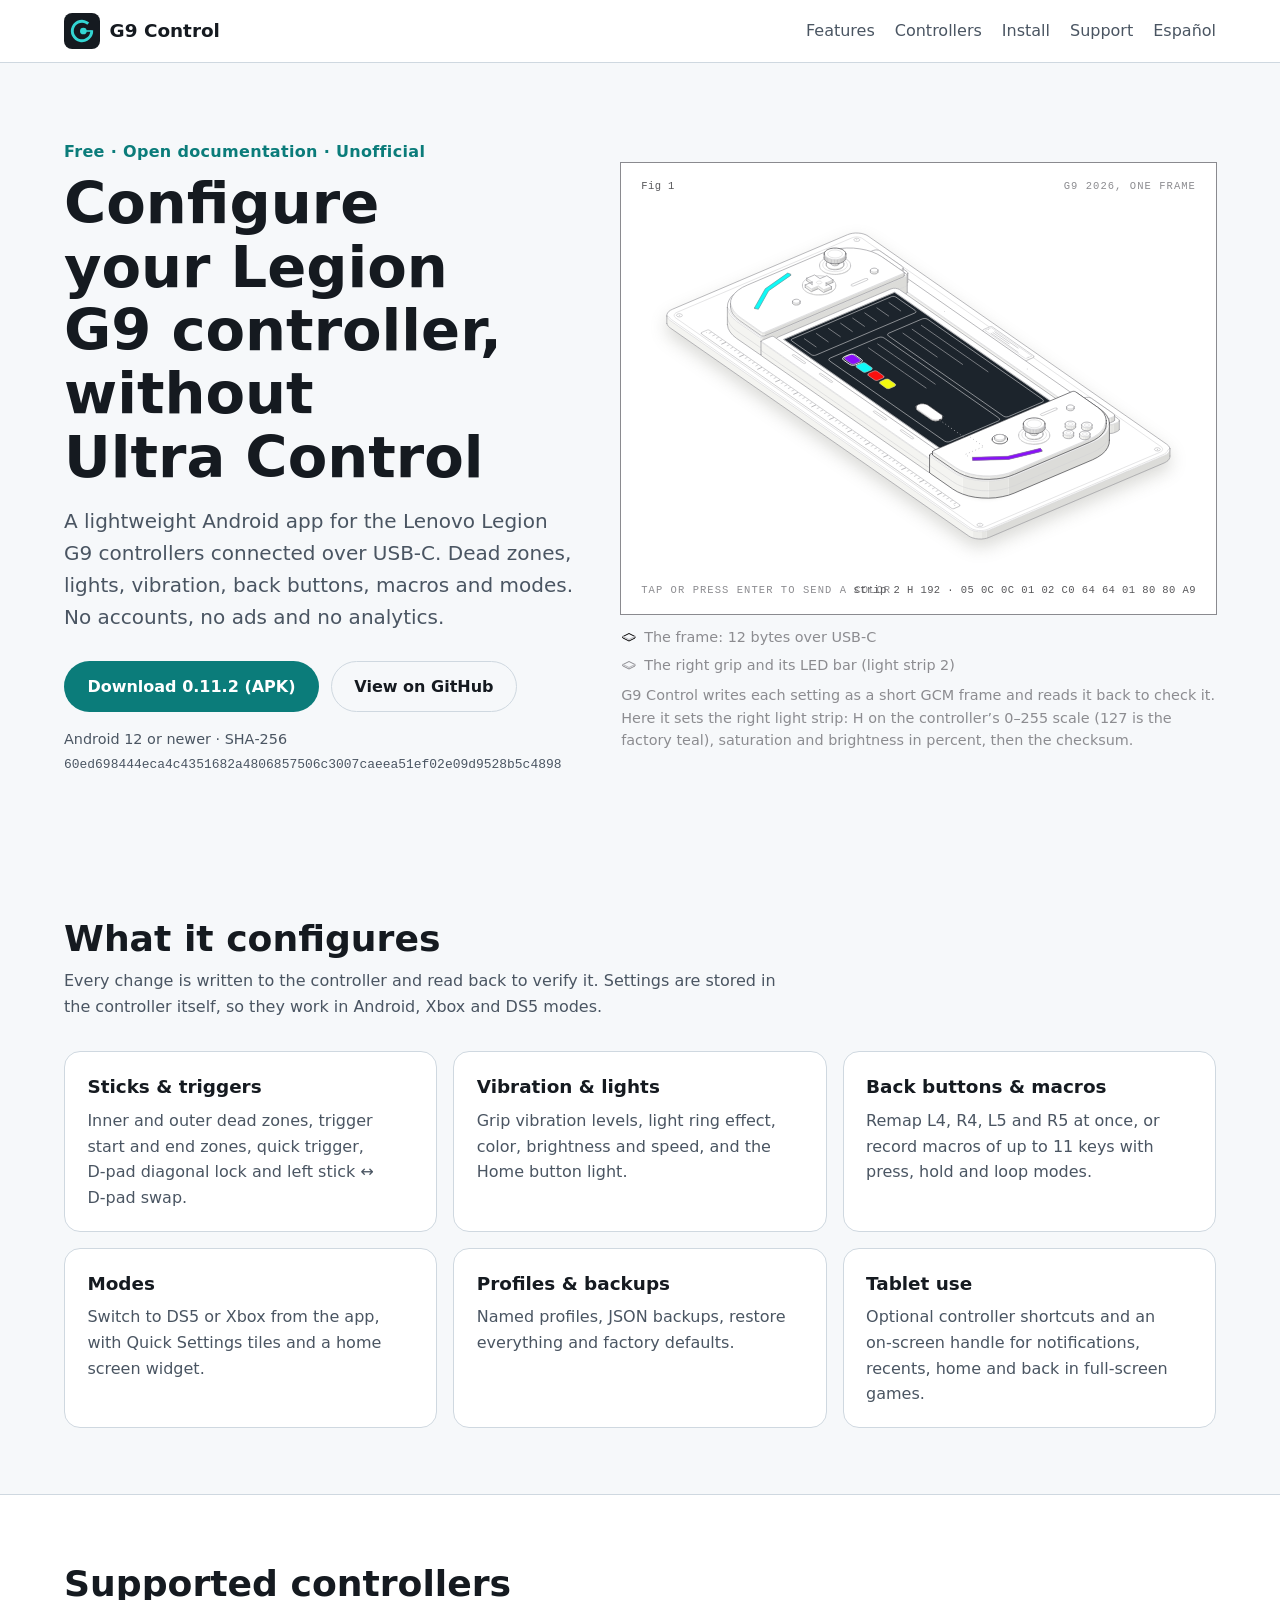
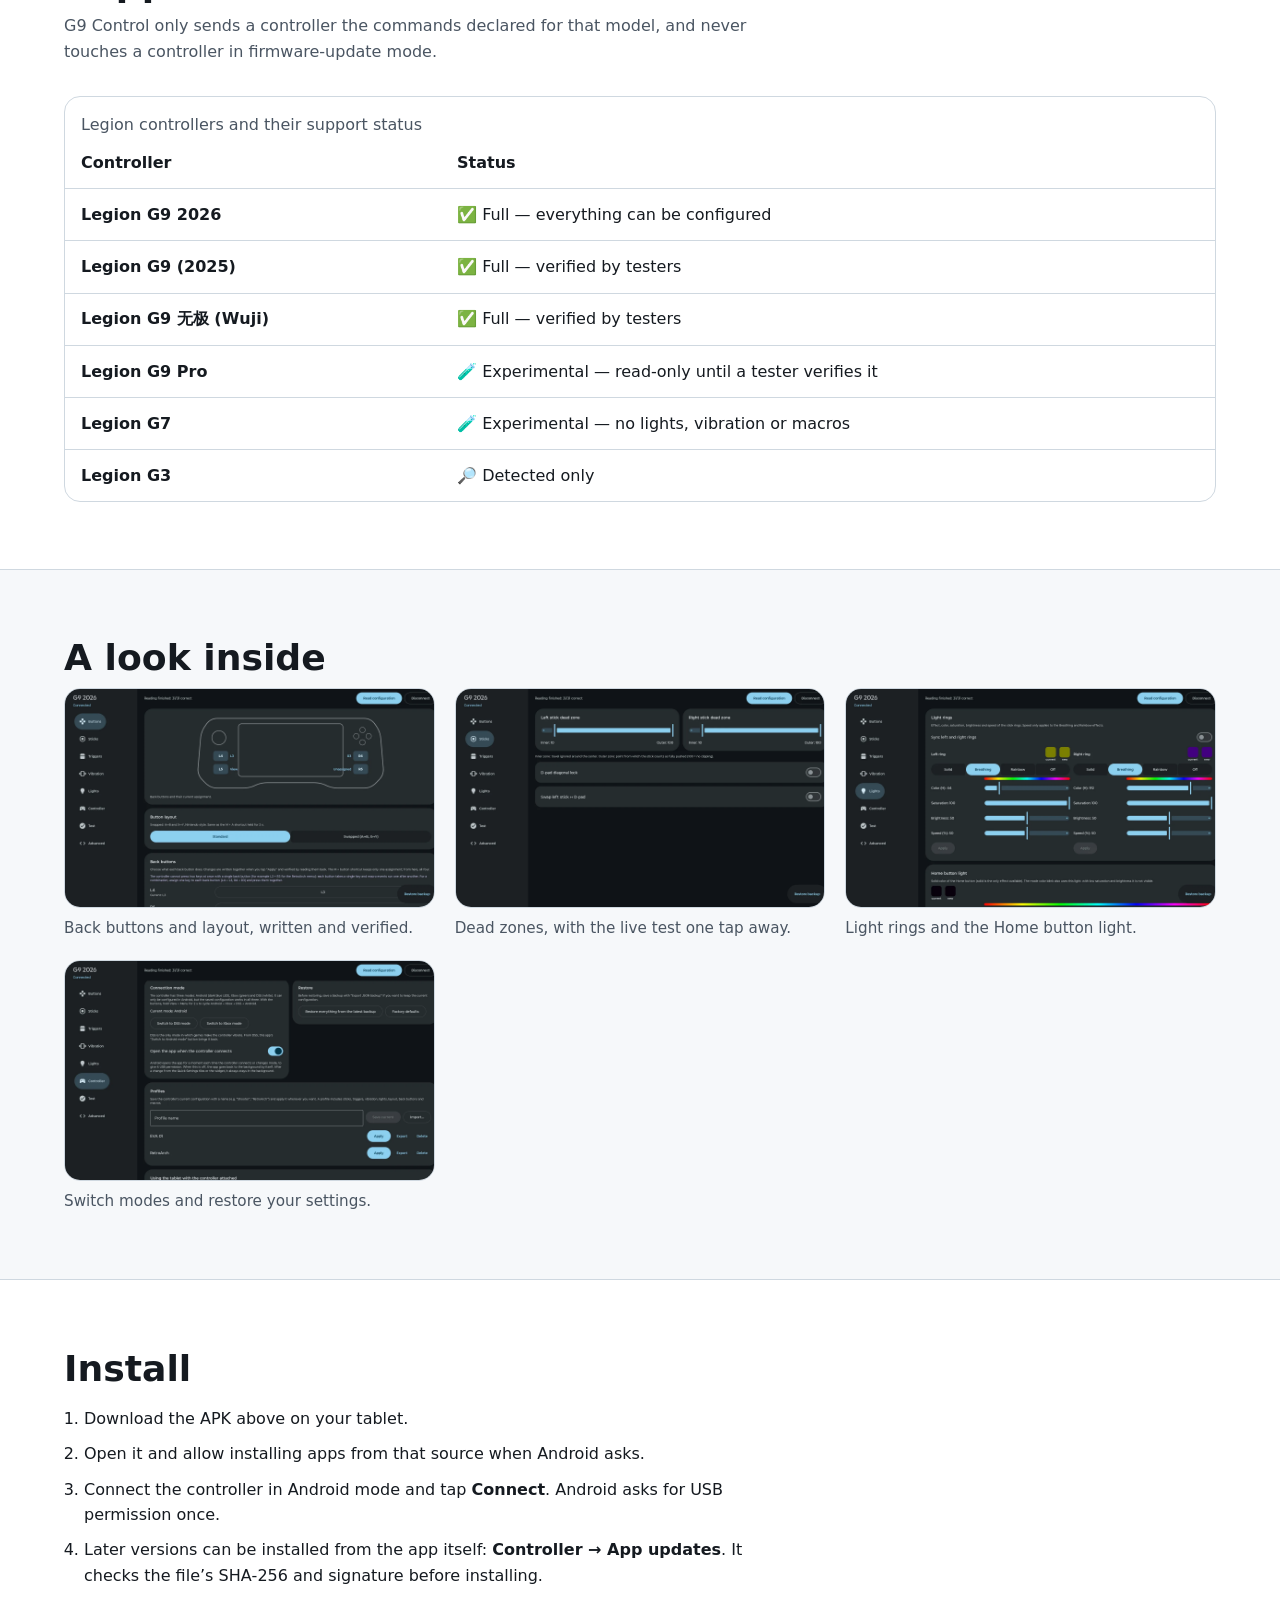
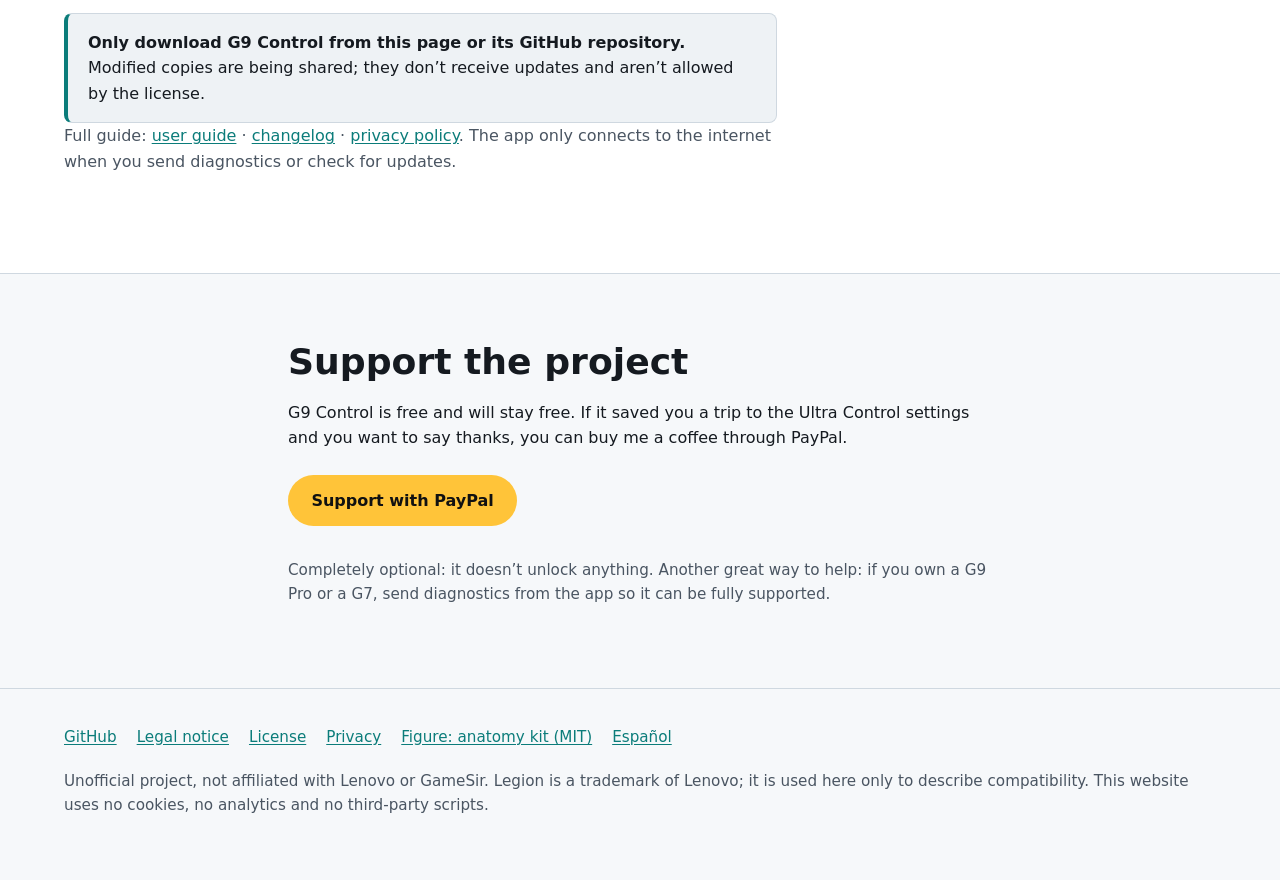
==== commit a827325b: "0.11.2: G9 无极 fully supported, no false 'not verified' with dim lights Co-Authored-By: Claude Opus 5" ====
--- a/site/index.html
+++ b/site/index.html
@@ -47,10 +47,10 @@
           <p class="lead">A lightweight Android app for the Lenovo Legion G9 controllers connected over USB‑C. Dead zones, lights, vibration, back buttons, macros and modes. No accounts, no ads and no analytics.</p>
           <!-- web-version:begin -->
           <div class="cta">
-            <a class="button button-primary" href="https://github.com/JRobertoMA/g9-control-center/releases/download/v0.11.1/G9Control-0.11.1.apk">Download 0.11.1 (APK)</a>
+            <a class="button button-primary" href="https://github.com/JRobertoMA/g9-control-center/releases/download/v0.11.2/G9Control-0.11.2.apk">Download 0.11.2 (APK)</a>
             <a class="button button-secondary" href="https://github.com/JRobertoMA/g9-control-center">View on GitHub</a>
           </div>
-          <p class="release-meta">Android 12 or newer · SHA‑256 <code>25e001fb99443ebf6aa06933d55bad0adb40e6adab5765e847d21bc6f0061a79</code></p>
+          <p class="release-meta">Android 12 or newer · SHA‑256 <code>60ed698444eca4c4351682a4806857506c3007caeea51ef02e09d9528b5c4898</code></p>
           <!-- web-version:end -->
         </div>
         <div class="hero-media">
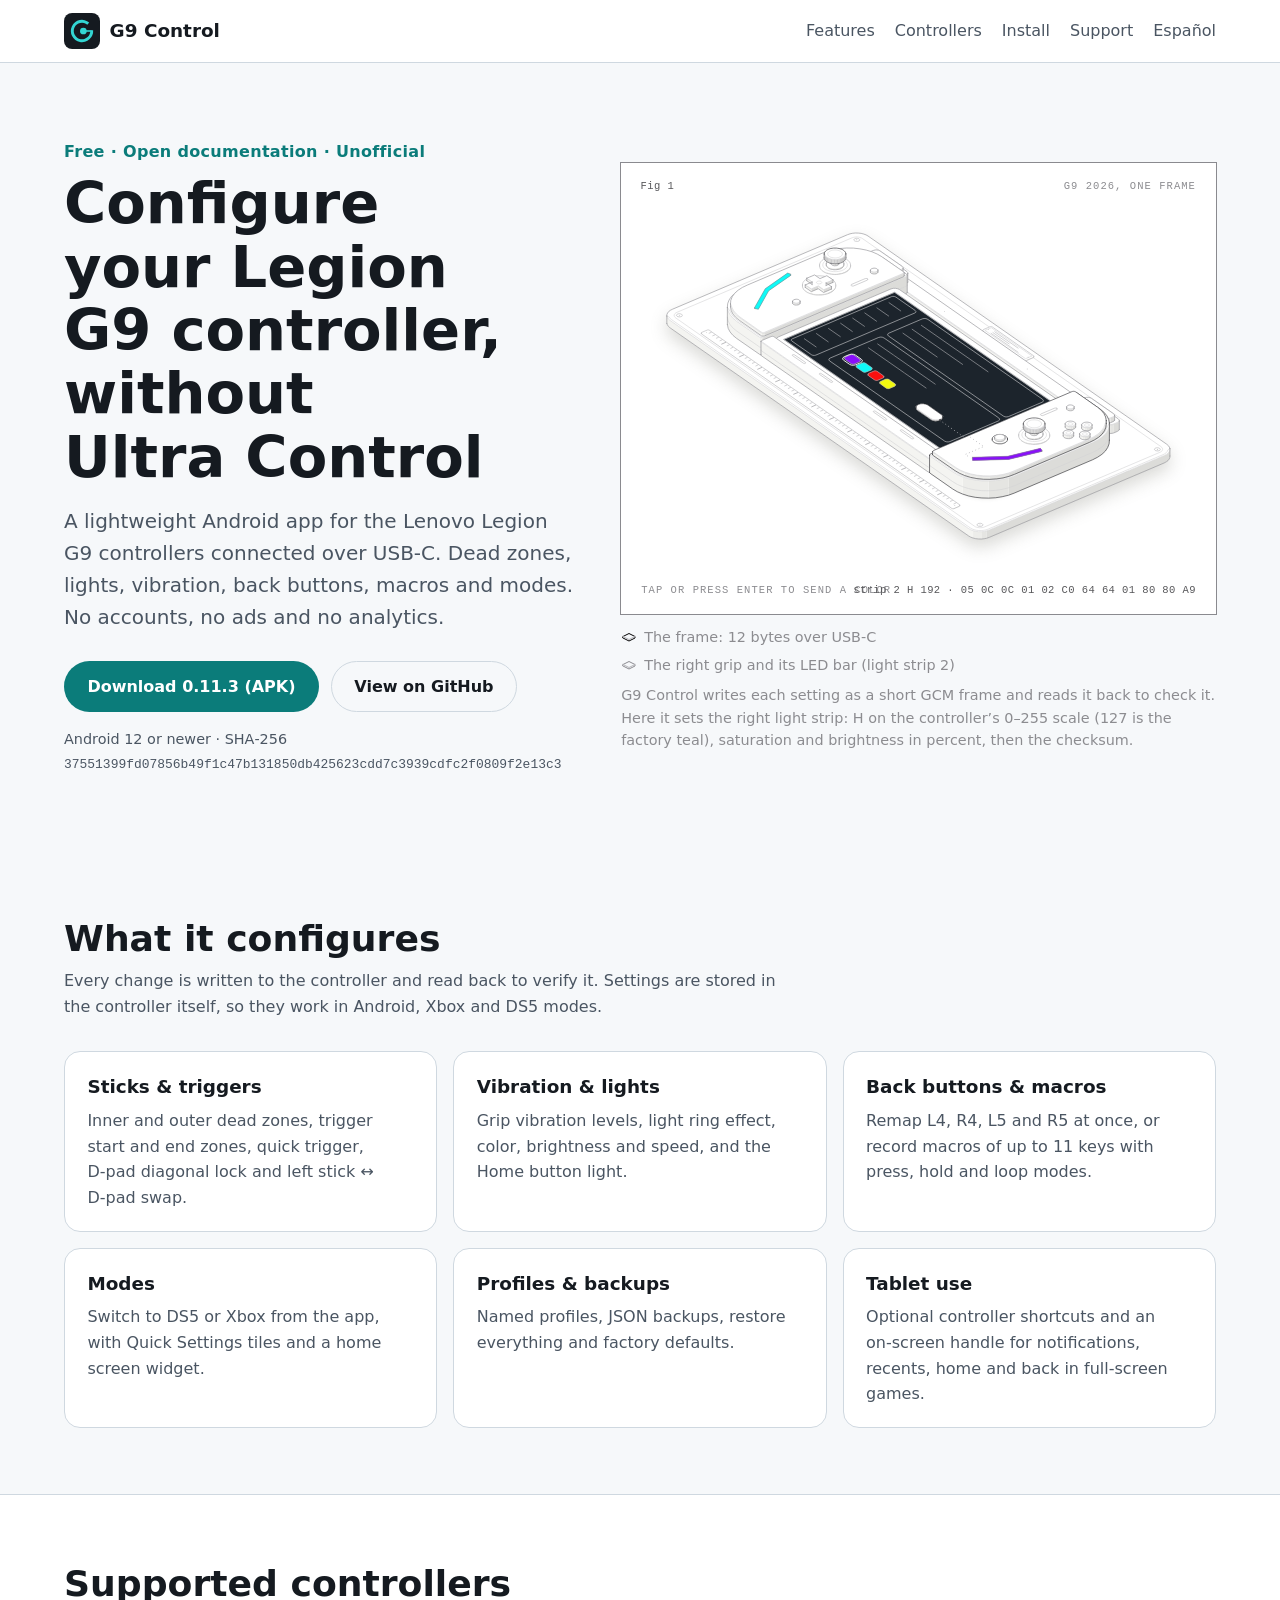
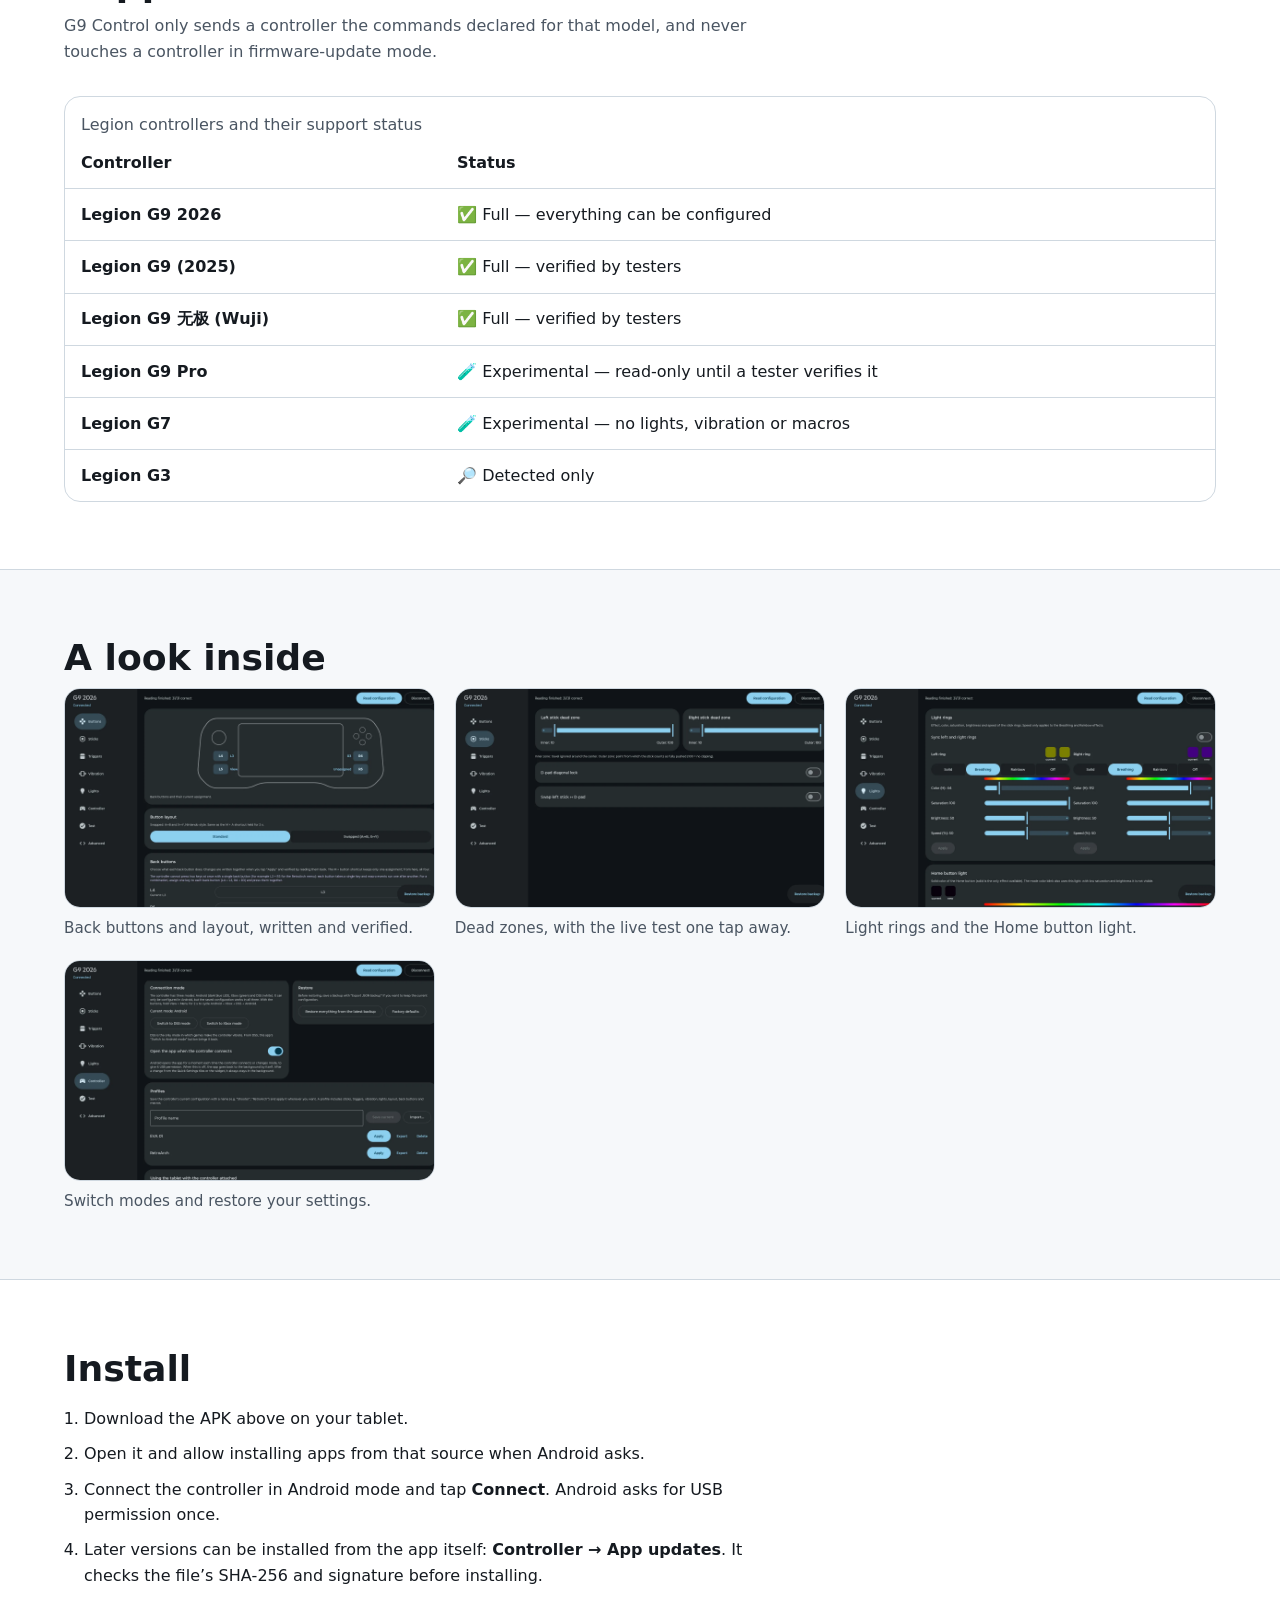
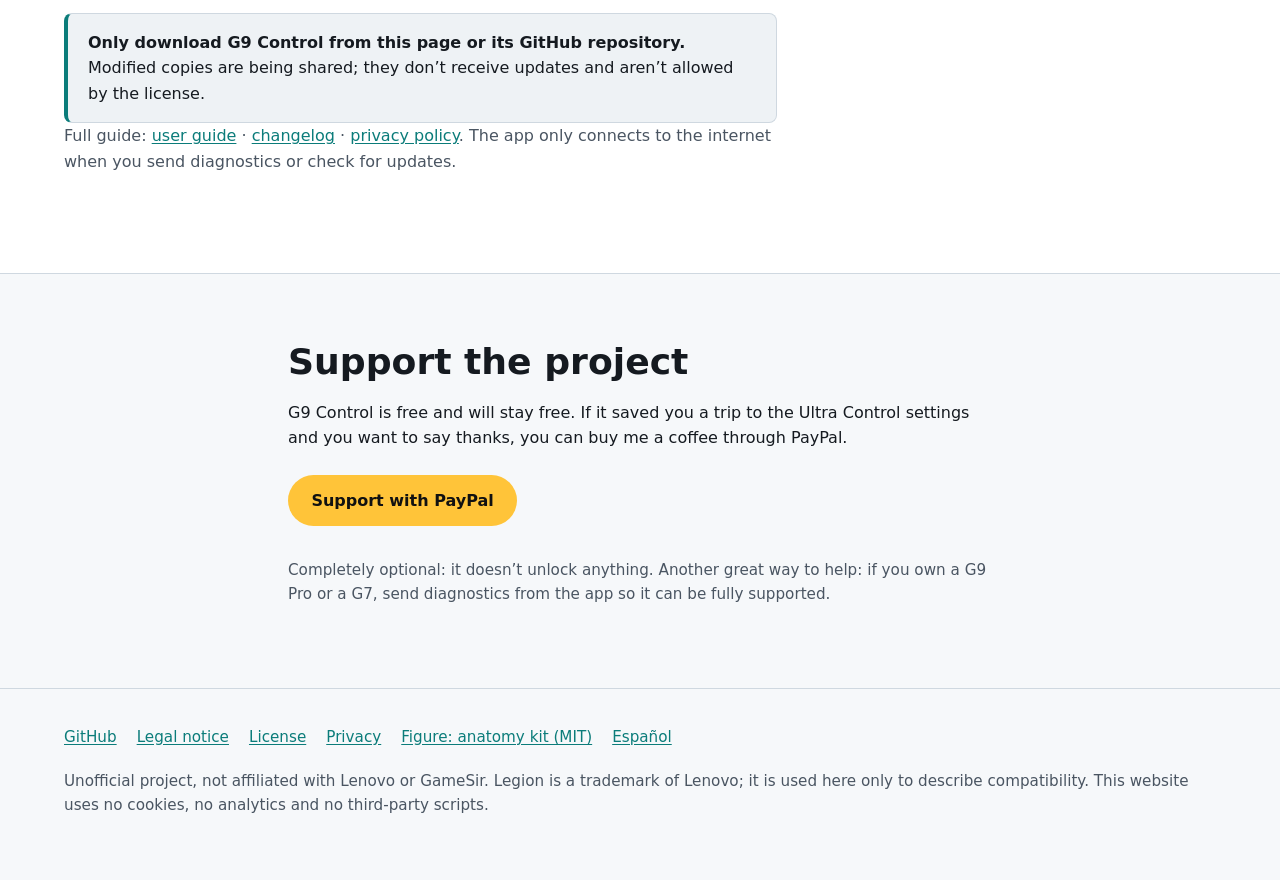
==== commit 21c367c7: "0.11.3: About card with website and support links; XDA requests tested Co-Authored-By: Claude Opus 5" ====
--- a/site/index.html
+++ b/site/index.html
@@ -47,10 +47,10 @@
           <p class="lead">A lightweight Android app for the Lenovo Legion G9 controllers connected over USB‑C. Dead zones, lights, vibration, back buttons, macros and modes. No accounts, no ads and no analytics.</p>
           <!-- web-version:begin -->
           <div class="cta">
-            <a class="button button-primary" href="https://github.com/JRobertoMA/g9-control-center/releases/download/v0.11.2/G9Control-0.11.2.apk">Download 0.11.2 (APK)</a>
+            <a class="button button-primary" href="https://github.com/JRobertoMA/g9-control-center/releases/download/v0.11.3/G9Control-0.11.3.apk">Download 0.11.3 (APK)</a>
             <a class="button button-secondary" href="https://github.com/JRobertoMA/g9-control-center">View on GitHub</a>
           </div>
-          <p class="release-meta">Android 12 or newer · SHA‑256 <code>60ed698444eca4c4351682a4806857506c3007caeea51ef02e09d9528b5c4898</code></p>
+          <p class="release-meta">Android 12 or newer · SHA‑256 <code>37551399fd07856b49f1c47b131850db425623cdd7c3939cdfc2f0809f2e13c3</code></p>
           <!-- web-version:end -->
         </div>
         <div class="hero-media">
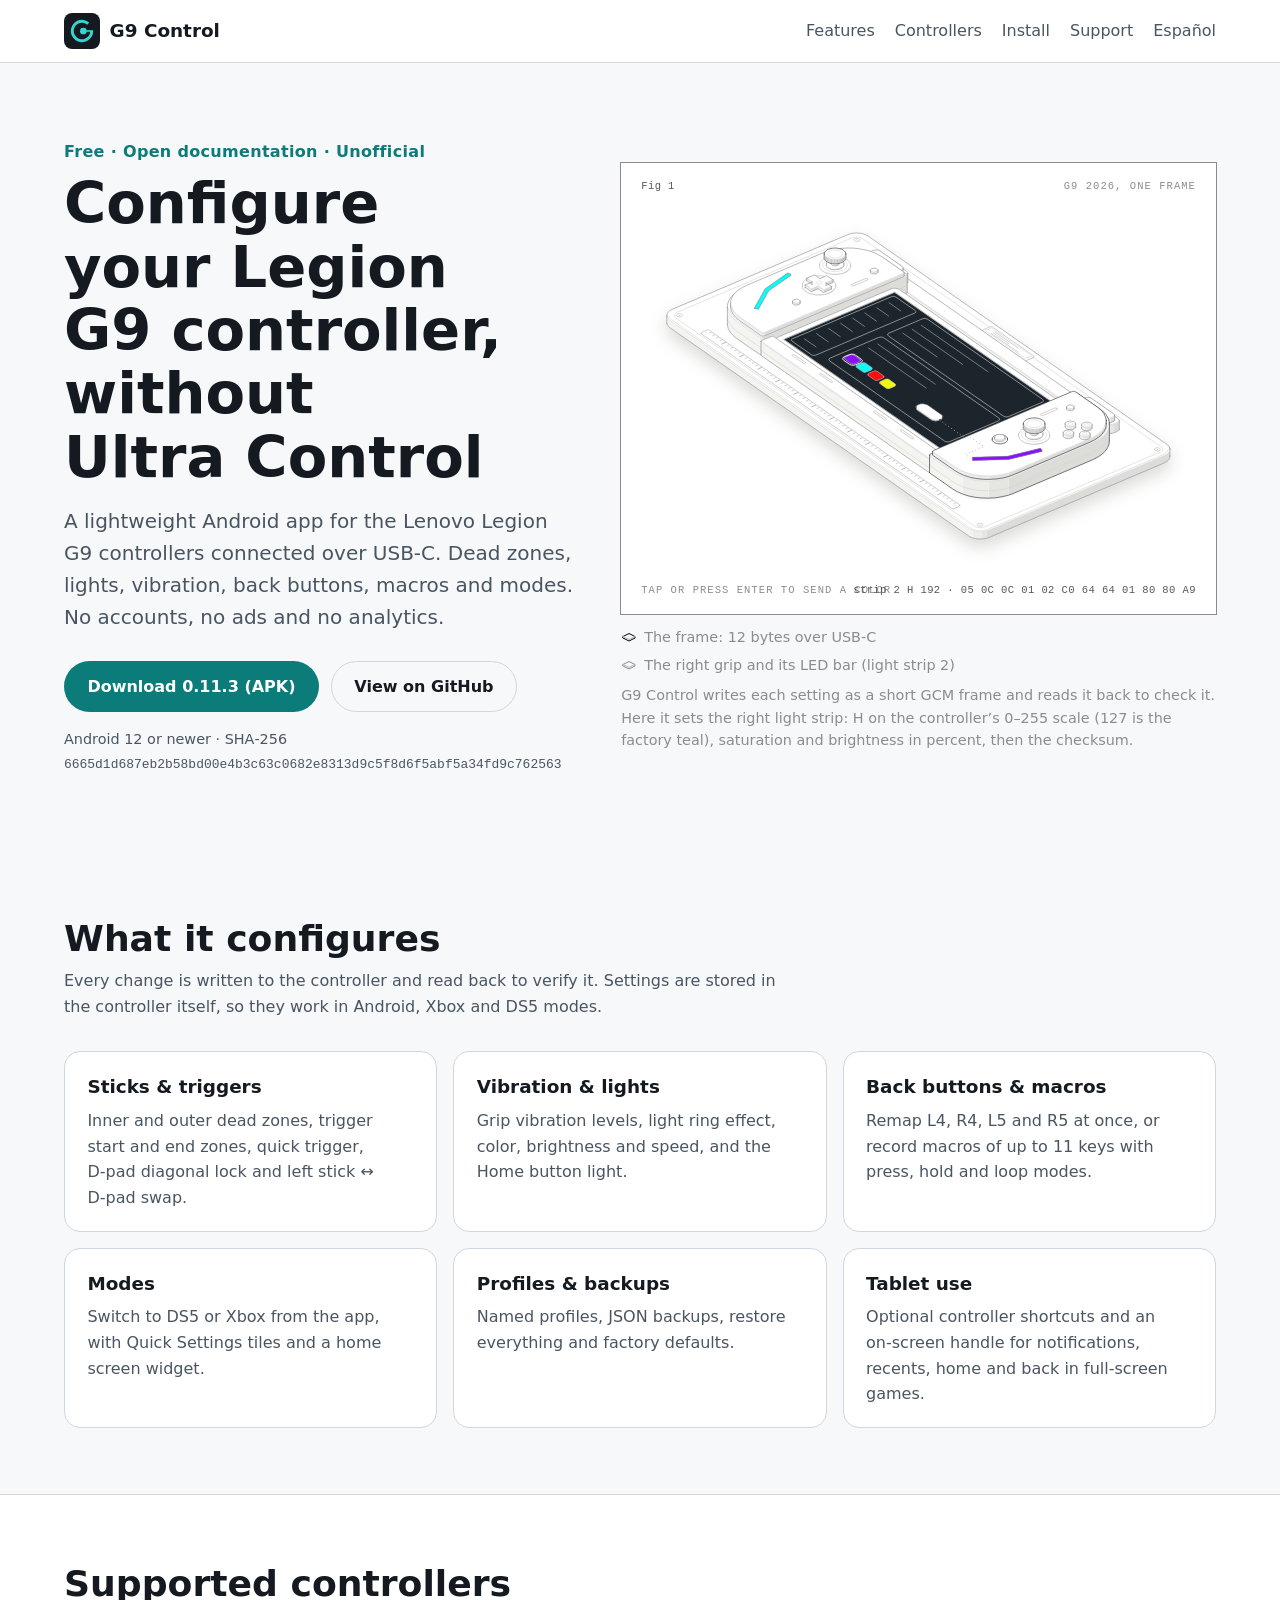
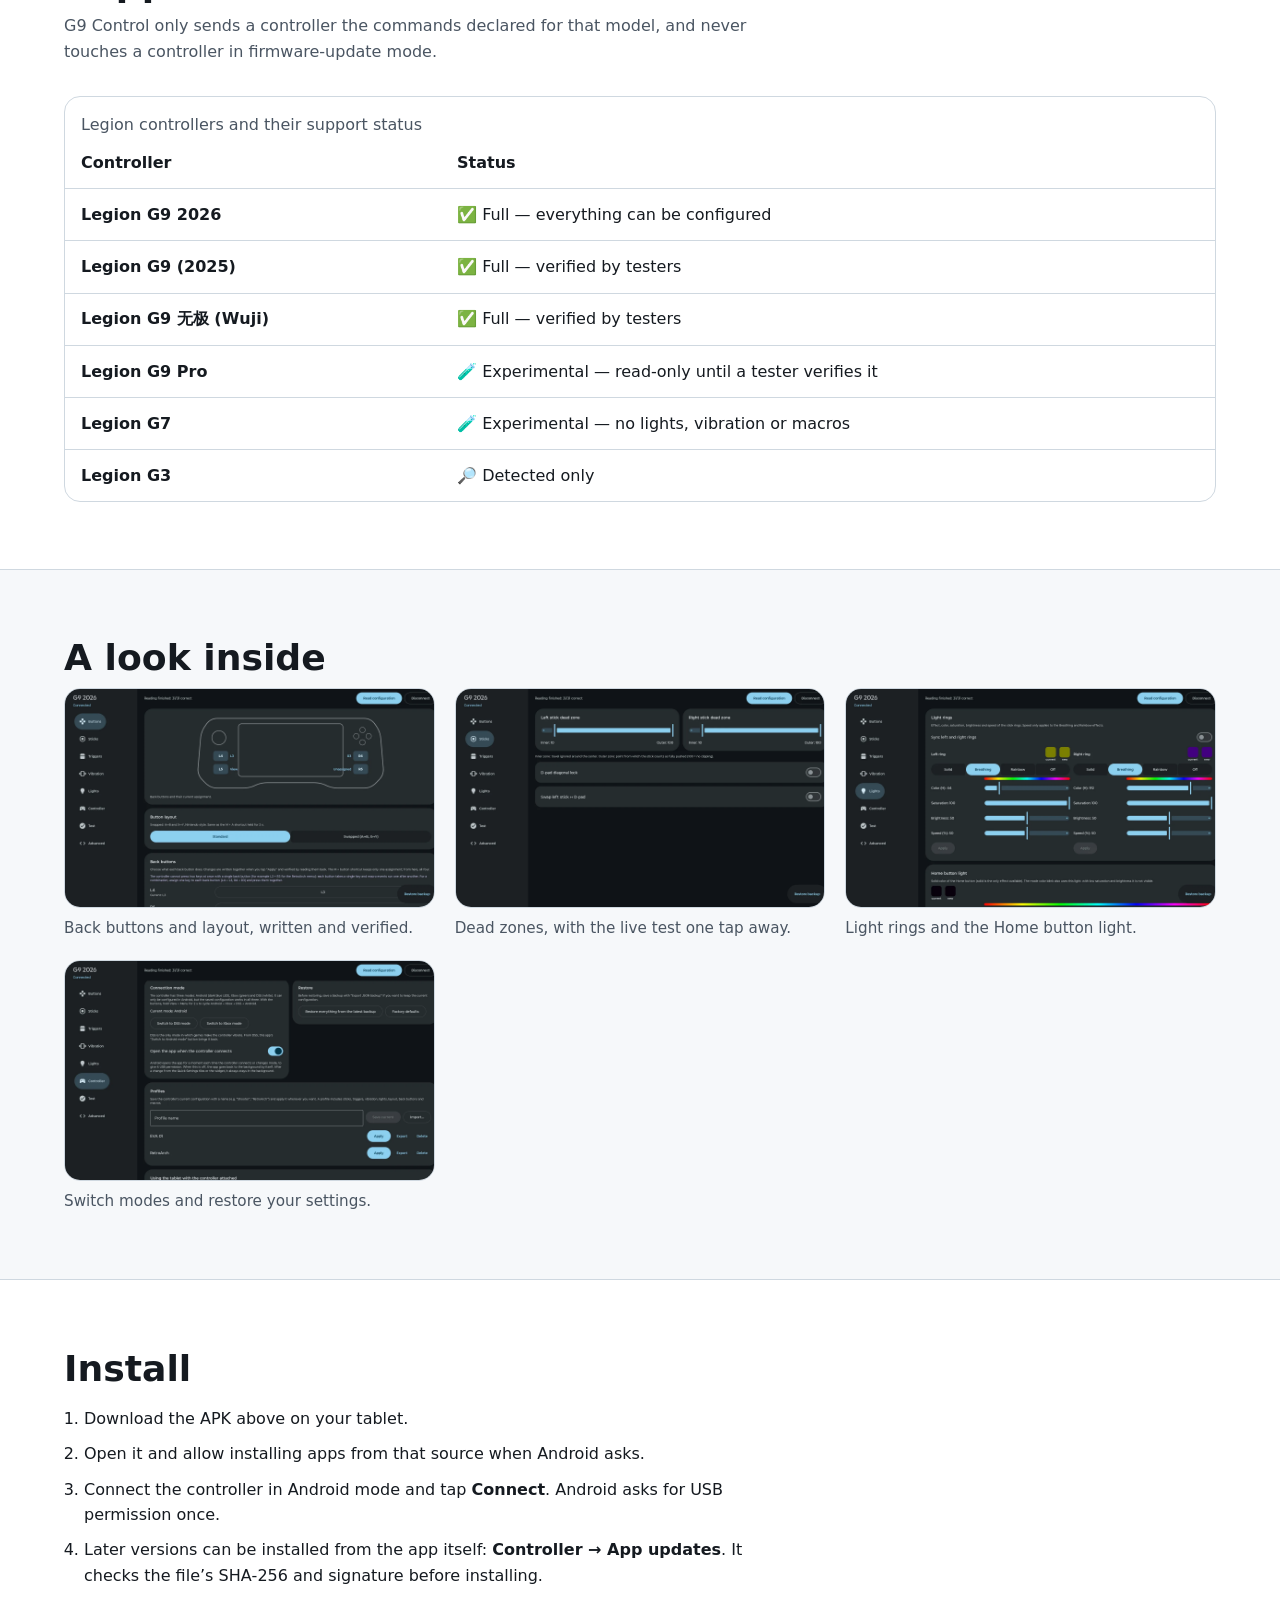
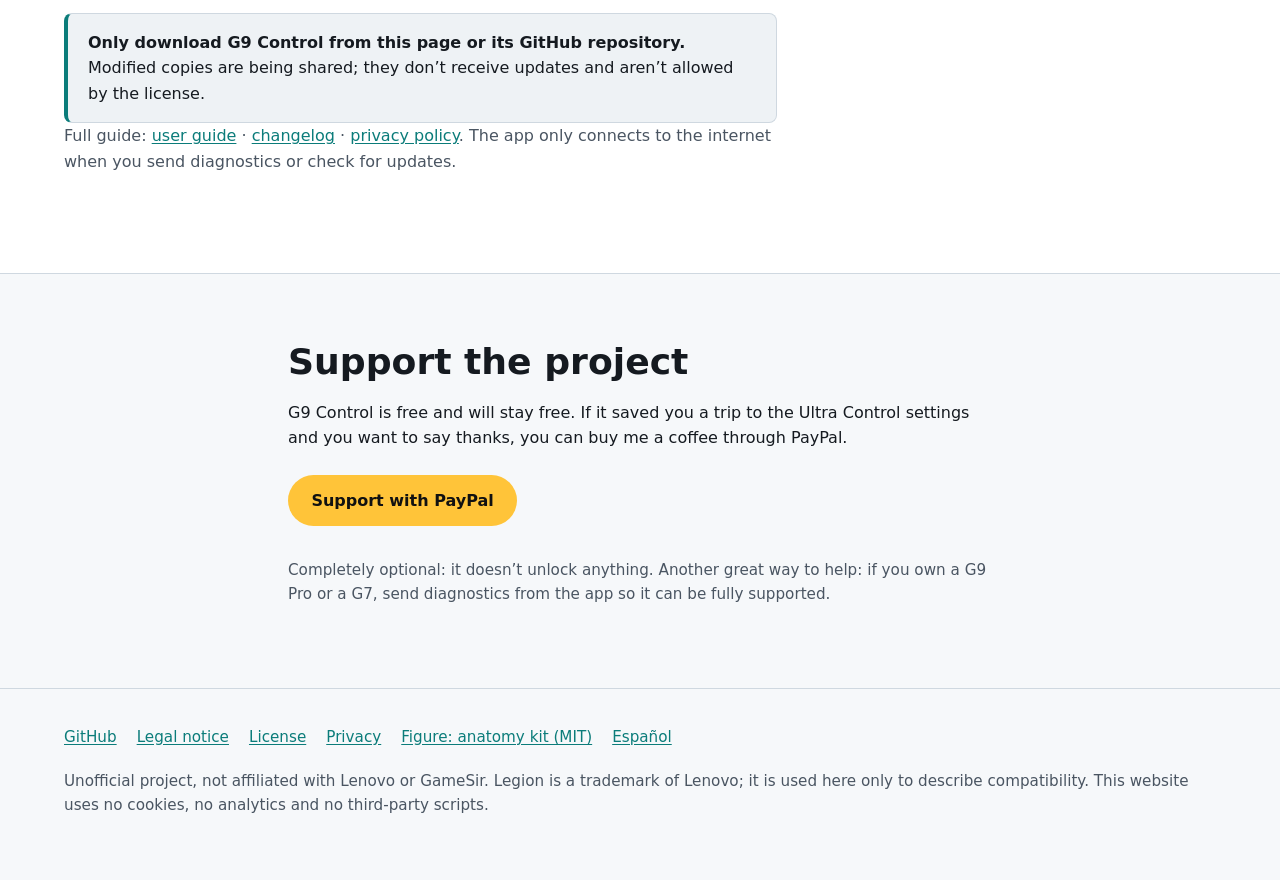
==== commit b3a1f1e8: "0.11.3: security hardening, narrow windows and large fonts; new SHA-256 Co-Authored-By: Claude Opus " ====
--- a/site/index.html
+++ b/site/index.html
@@ -50,7 +50,7 @@
             <a class="button button-primary" href="https://github.com/JRobertoMA/g9-control-center/releases/download/v0.11.3/G9Control-0.11.3.apk">Download 0.11.3 (APK)</a>
             <a class="button button-secondary" href="https://github.com/JRobertoMA/g9-control-center">View on GitHub</a>
           </div>
-          <p class="release-meta">Android 12 or newer · SHA‑256 <code>37551399fd07856b49f1c47b131850db425623cdd7c3939cdfc2f0809f2e13c3</code></p>
+          <p class="release-meta">Android 12 or newer · SHA‑256 <code>6665d1d687eb2b58bd00e4b3c63c0682e8313d9c5f8d6f5abf5a34fd9c762563</code></p>
           <!-- web-version:end -->
         </div>
         <div class="hero-media">
